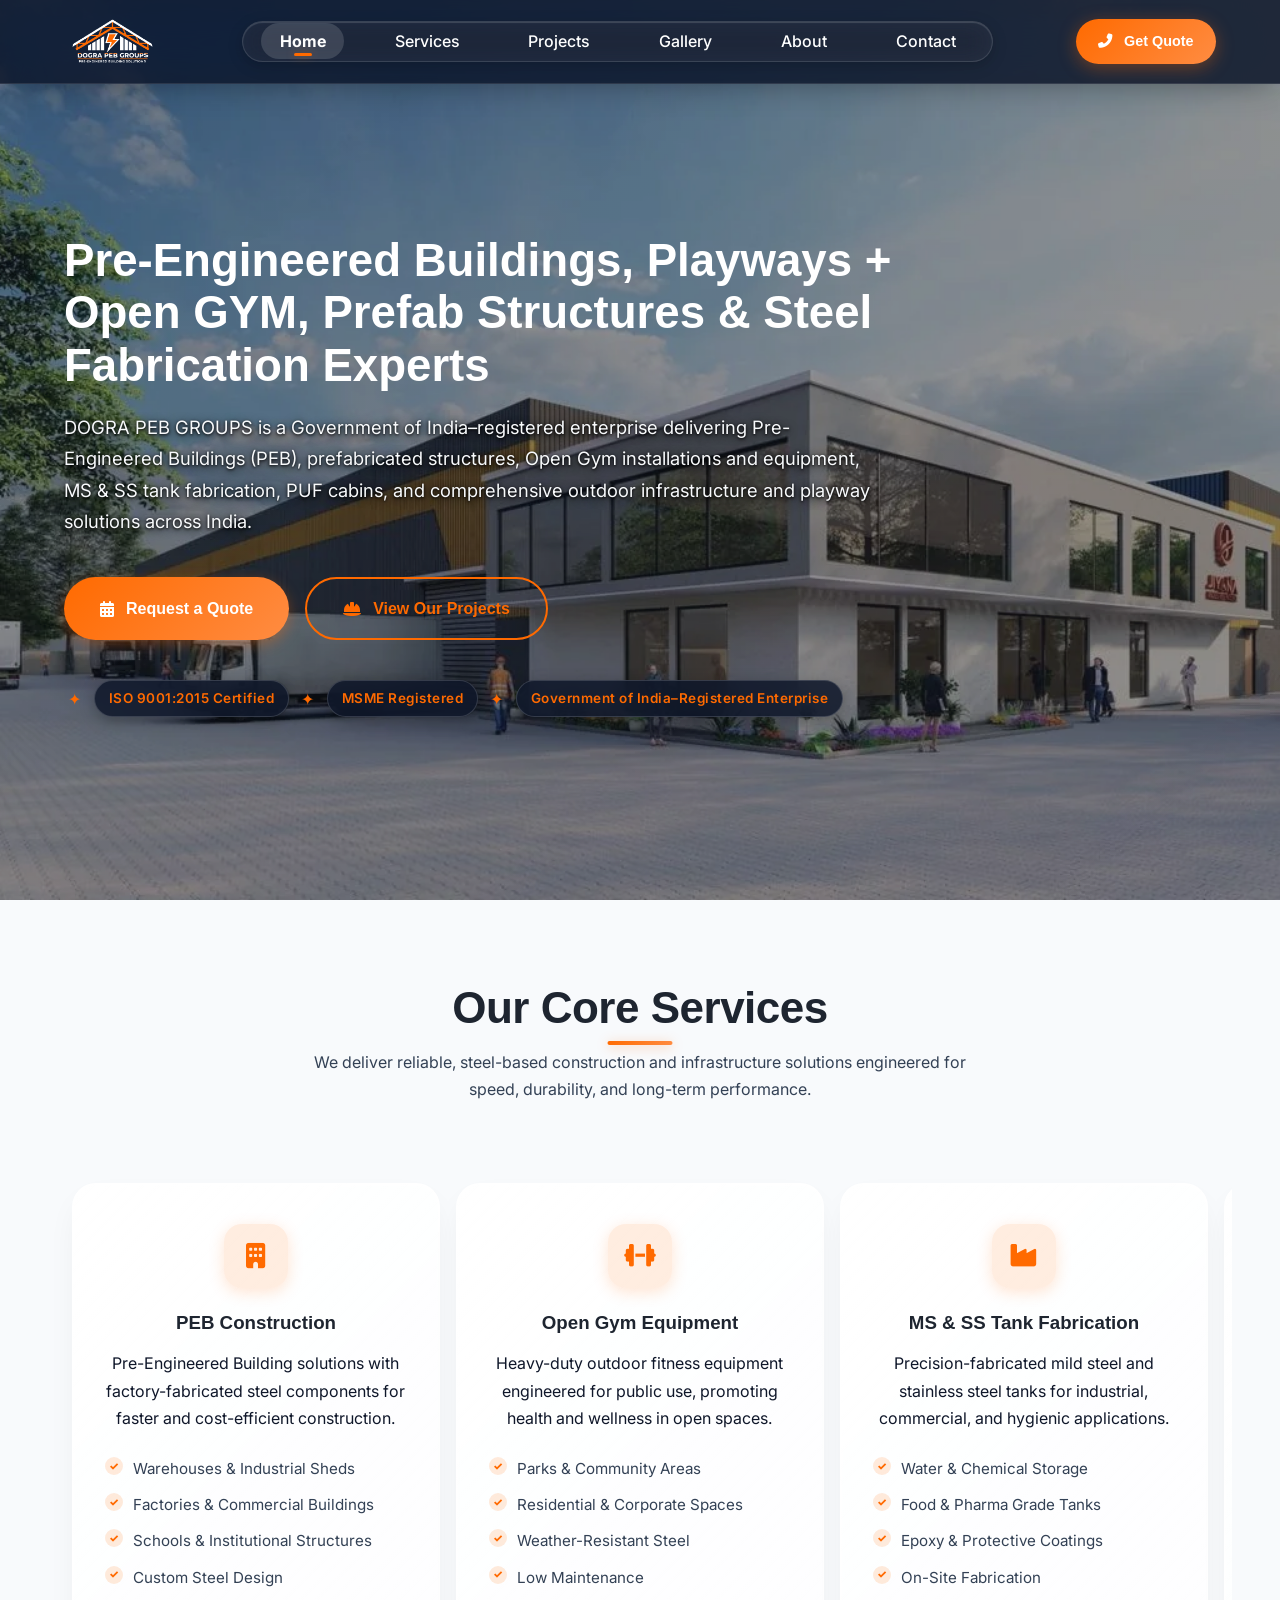
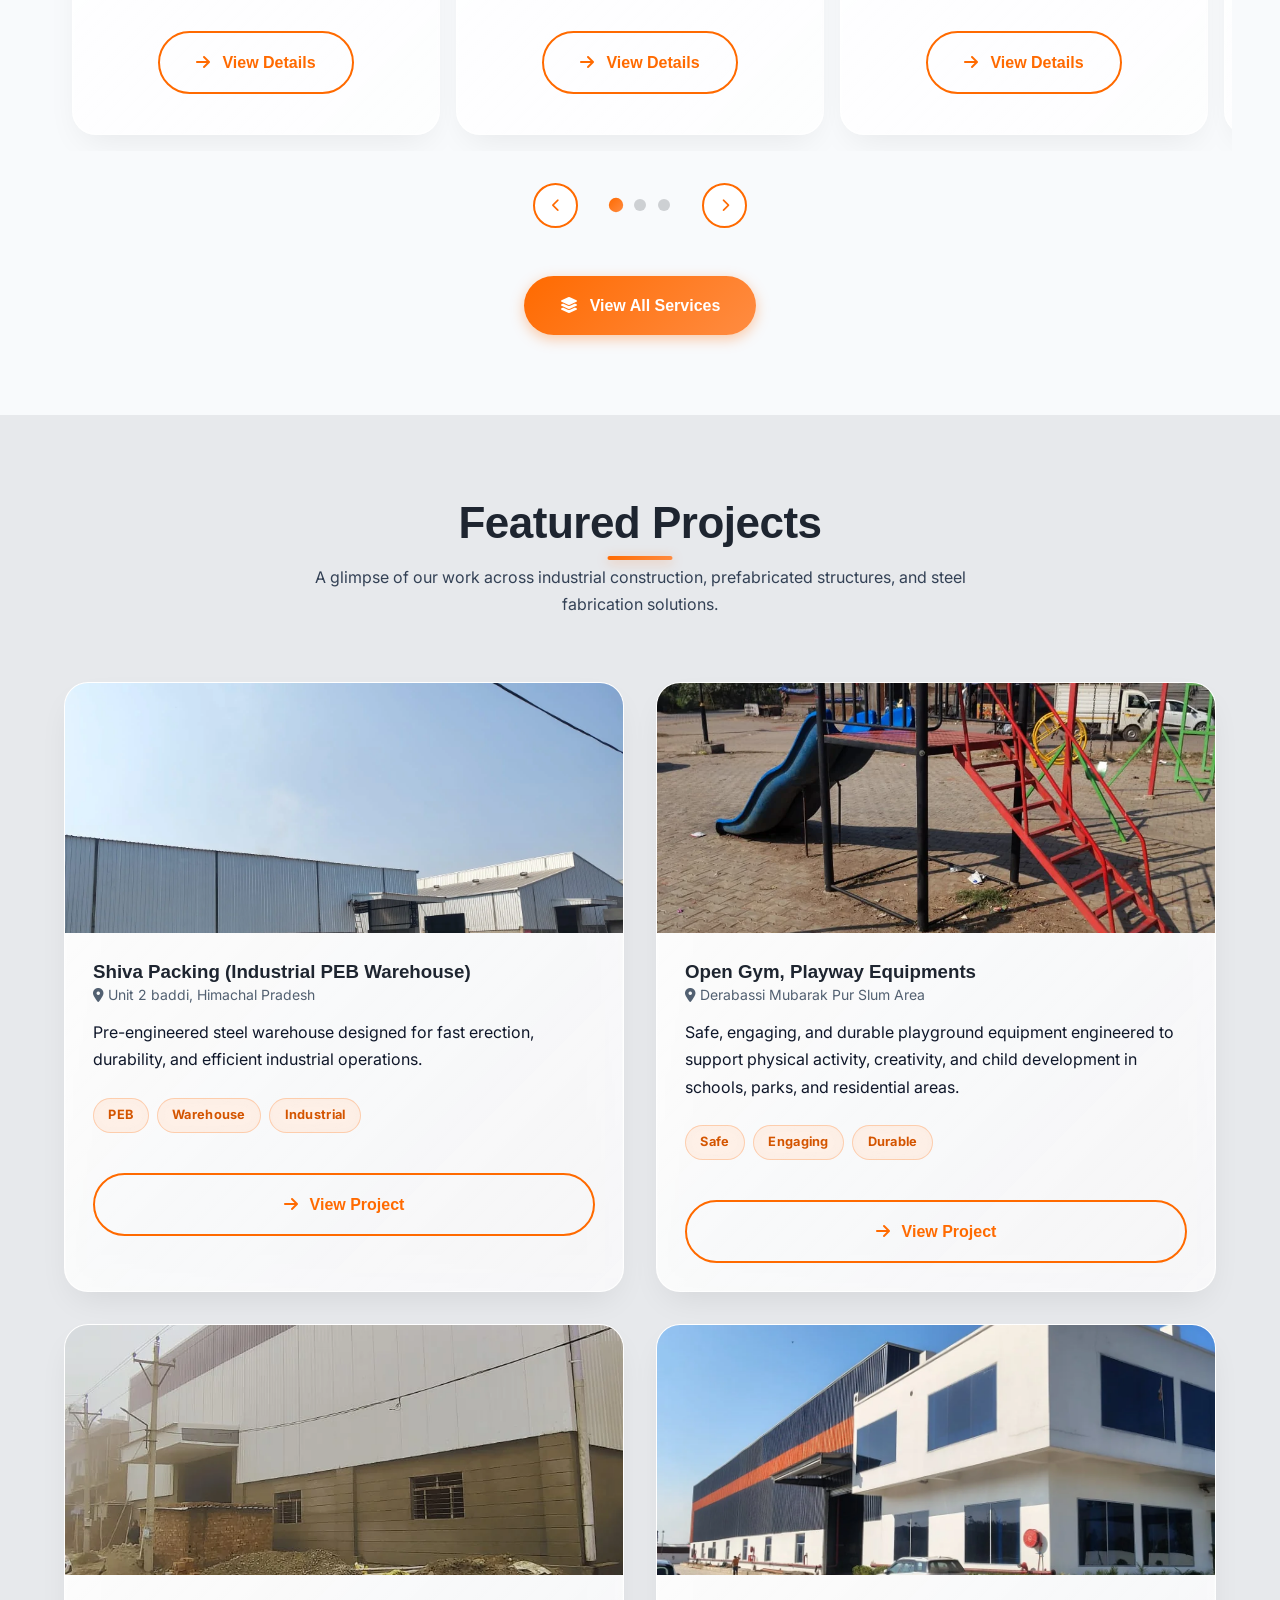
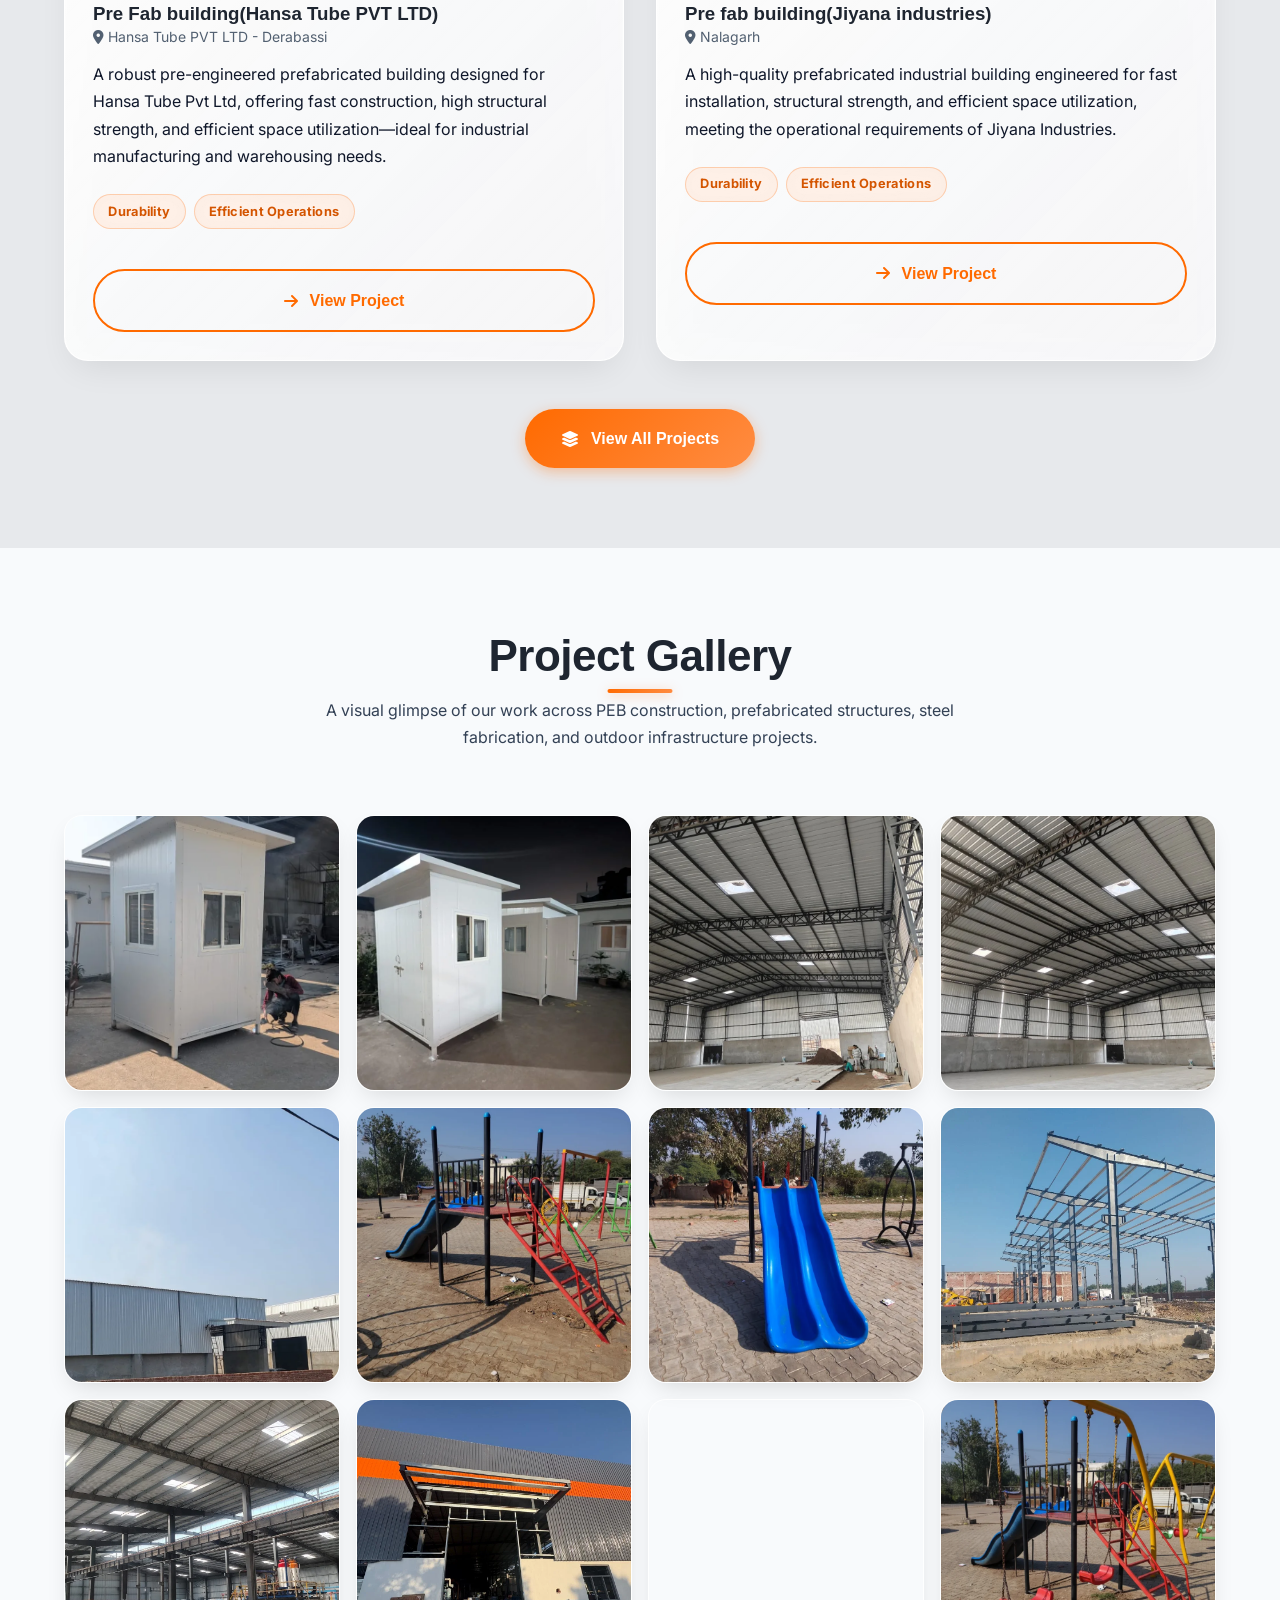
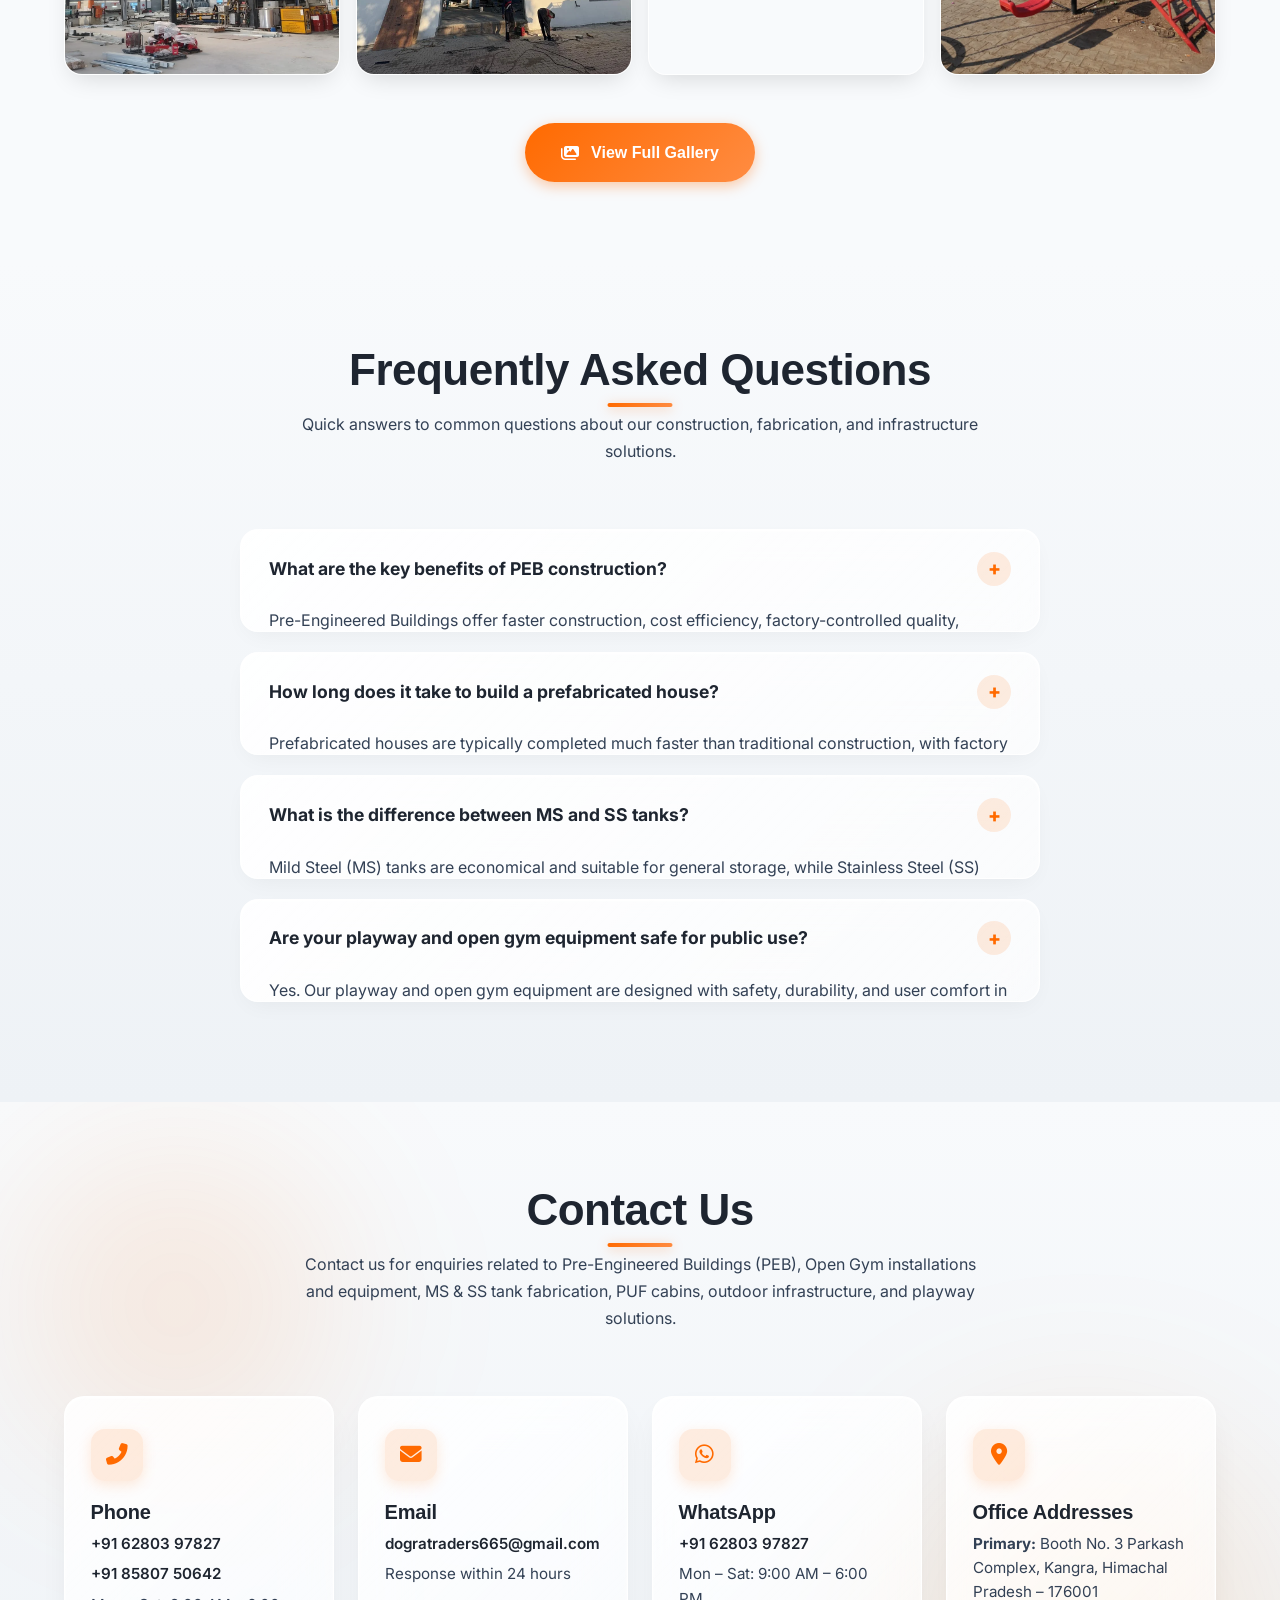
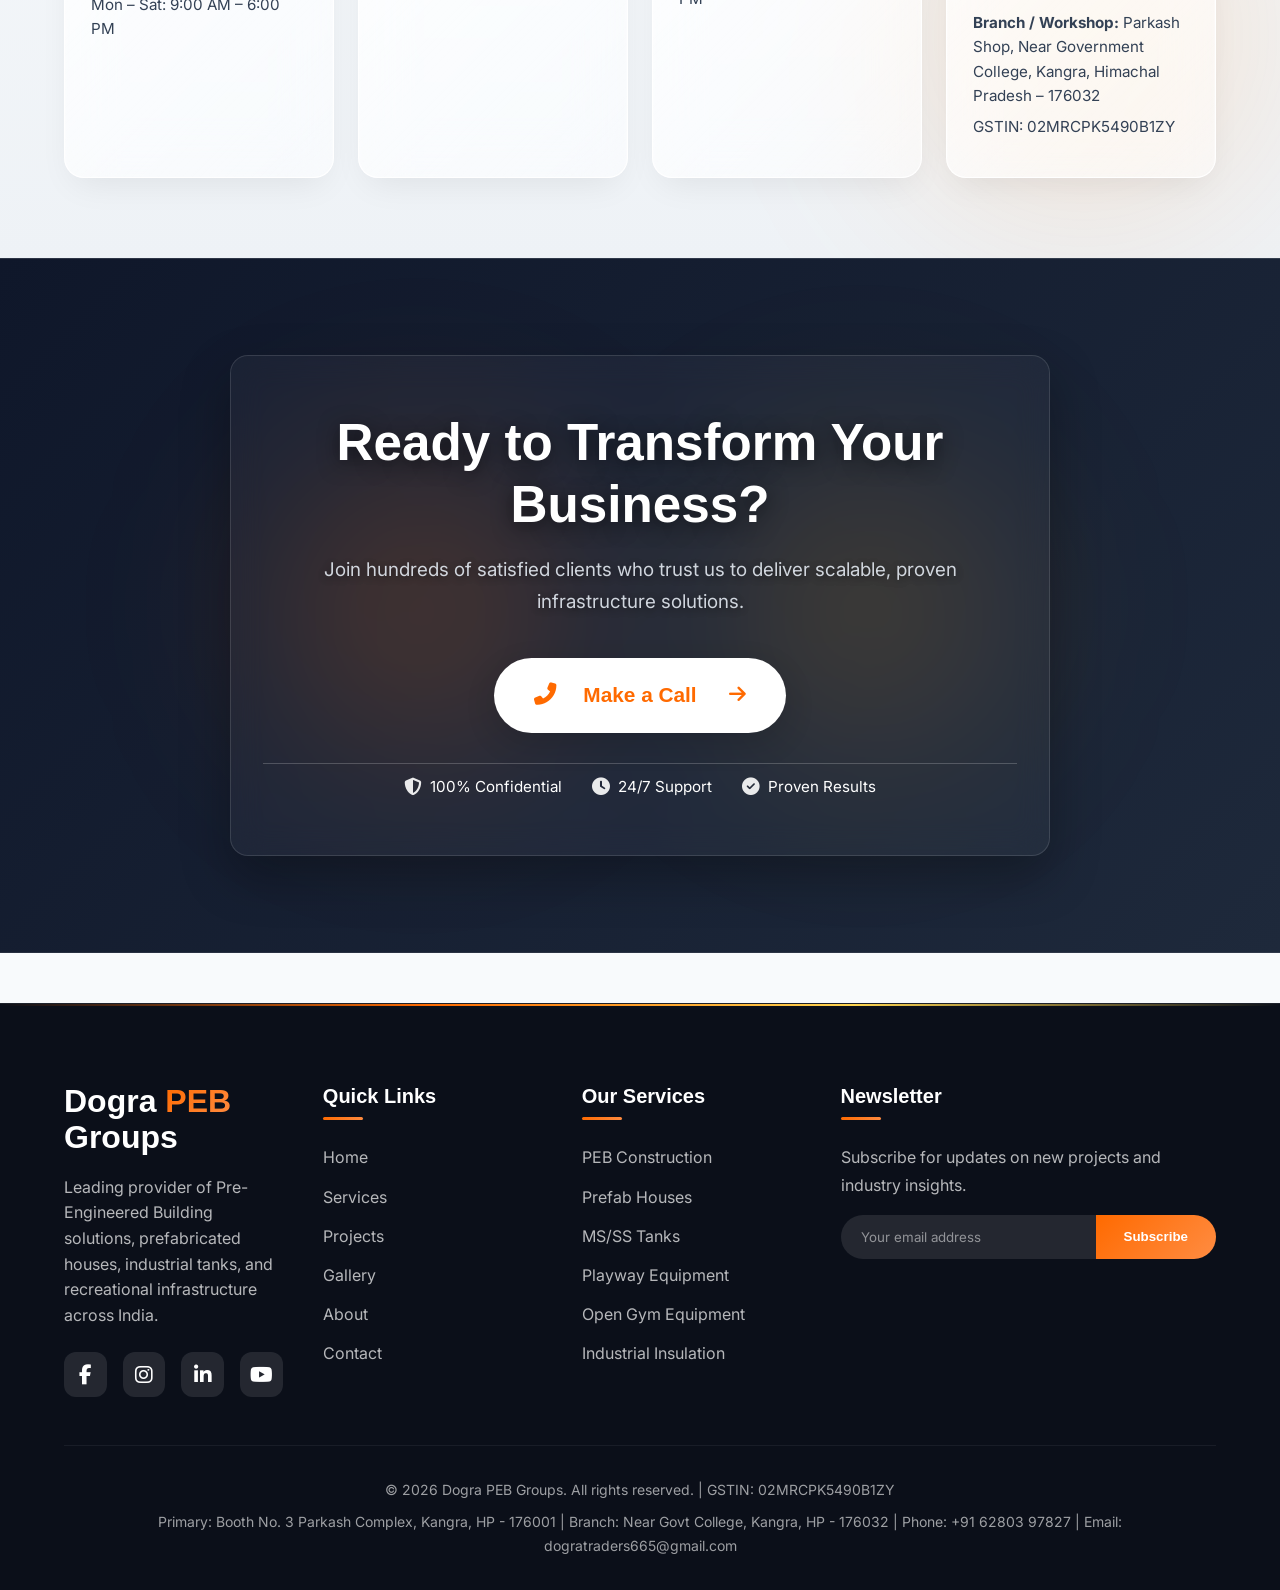
==== index.html @ 24196208 "first deploy from Amn" ====
<!DOCTYPE html>
<html lang="en">

<head>
    <meta charset="UTF-8">
    <meta name="viewport" content="width=device-width, initial-scale=1.0">

    <!-- Primary SEO -->
    <title>Dogra PEB Groups | PEB Construction Company in India | Pre-Engineered Buildings</title>
    <meta name="description" content="Dogra PEB Groups is a Government of India–registered PEB construction company delivering pre-engineered buildings, prefab houses, MS & SS tanks, Open Gym and infrastructure solutions across India.">
    <meta name="keywords" content="PEB construction company, PEB buildings, pre engineered buildings, prefab houses, MS SS tank fabrication, open gym installation, industrial construction India">

    <!-- Canonical -->
    <link rel="canonical" href="https://www.dograpebgroups.in">

    <!-- Open Graph (Facebook / WhatsApp / LinkedIn) -->
    <meta property="og:title" content="Dogra PEB Groups | PEB Construction & Infrastructure Solutions">
    <meta property="og:description" content="Trusted PEB construction company delivering pre-engineered buildings, prefab homes, MS & SS tanks, Open Gym and outdoor infrastructure solutions across India.">
    <meta property="og:type" content="website">
    <meta property="og:image" content="https://images.unsplash.com/photo-1581094794329-c8112a89af12?ixlib=rb-4.0.3&auto=format&fit=crop&w=1200&q=80">
    <meta property="og:url" content="https://www.dograpebgroups.in">

    <!-- Twitter -->
    <meta name="twitter:card" content="summary_large_image">
    <meta name="twitter:title" content="Dogra PEB Groups | PEB Construction Company">
    <meta name="twitter:description" content="Pre-engineered buildings, prefab houses, MS & SS tanks & infrastructure solutions across India.">

    <!-- Branding -->
    <meta name="theme-color" content="#1a365d">

    <!-- Favicon -->
    <link rel="icon" href="assets/imgs/favicon.ico" type="image/x-icon">

    <!-- Fonts & Icons -->
    <link rel="preconnect" href="https://fonts.googleapis.com">
    <link rel="preconnect" href="https://fonts.gstatic.com" crossorigin>
    <link href="https://fonts.googleapis.com/css2?family=Inter:wght@300;400;500;600;700&family=Space+Grotesk:wght@400;500;600;700&display=swap" rel="stylesheet">

    <link rel="stylesheet" href="https://cdnjs.cloudflare.com/ajax/libs/font-awesome/6.4.0/css/all.min.css"
          integrity="sha512-iecdLmaskl7CVkqkXNQ/ZH/XLlvWZOJyj7Yy7tcenmpD1ypASozpmT/E0iPtmFIB46ZmdtAc9eNBvH0H/ZpiBw=="
          crossorigin="anonymous" referrerpolicy="no-referrer">

    <!-- Main CSS -->
    <link rel="stylesheet" href="assets/css/style.css">

    <!-- Structured Data (JSON-LD) for LocalBusiness / GeneralContractor -->
    <script type="application/ld+json">
    {
      "@context": "https://schema.org",
      "@type": "GeneralContractor",
      "name": "Dogra PEB Groups",
      "image": "https://www.dograpebgroups.in/assets/imgs/banners/banner1.webp",
      "logo": "https://www.dograpebgroups.in/assets/imgs/logo.svg",
      "url": "https://www.dograpebgroups.in/",
      "telephone": "+916280397827",
      "email": "dogratraders665@gmail.com",
      "taxID": "02MRCPK5490B1ZY",
      "priceRange": "$$",
      "description": "Government of India registered PEB construction company delivering pre-engineered buildings, prefab houses, MS & SS tanks, Open Gym and infrastructure solutions across India.",
      "address": [
        {
          "@type": "PostalAddress",
          "streetAddress": "Booth No. 3 Parkash Complex",
          "addressLocality": "Kangra",
          "addressRegion": "Himachal Pradesh",
          "postalCode": "176001",
          "addressCountry": "IN"
        },
        {
          "@type": "PostalAddress",
          "streetAddress": "Parkash Shop, Near Government College",
          "addressLocality": "Kangra",
          "addressRegion": "Himachal Pradesh",
          "postalCode": "176032",
          "addressCountry": "IN"
        }
      ],
      "openingHoursSpecification": {
        "@type": "OpeningHoursSpecification",
        "dayOfWeek": ["Monday", "Tuesday", "Wednesday", "Thursday", "Friday", "Saturday"],
        "opens": "09:00",
        "closes": "18:00"
      }
    }
    </script>
</head>

<body>
    <!-- Header -->
    <header id="header">
        <div class="container header-container">
            <div class="logo">
                <a href="index.html">
                    <img decoding="async" width="600" height="334" alt="Dogra PEB Groups Logo" srcset="assets/imgs/logo.webp" src="assets/imgs/logo.png" class="logo-icon">
                </a>
                <div class="logo-text">Dogra <span>PEB</span> Groups</div>
            </div>

            <nav class="nav-desktop">
                <ul class="nav-list">
                    <li><a href="index.html" class="nav-link active">Home</a></li>
                    <li><a href="services/index.html" class="nav-link">Services</a></li>
                    <li><a href="projects/index.html" class="nav-link">Projects</a></li>
                    <li><a href="gallery/index.html" class="nav-link">Gallery</a></li>
                    <li><a href="about-us/index.html" class="nav-link">About</a></li>
                    <li><a href="contact-us/index.html" class="nav-link">Contact</a></li>
                </ul>
            </nav>

            <a href="contact-us/index.html" class="btn btn-primary header-cta">
                <i class="fas fa-phone-alt"></i> Get Quote
            </a>

            <button class="mobile-toggle" id="mobileToggle">
                <span></span>
                <span></span>
                <span></span>
            </button>
        </div>

        <nav class="nav-mobile" id="navMobile">
            <ul class="nav-list">
                <li><a href="index.html" class="nav-link active">Home</a></li>
                <li><a href="services/index.html" class="nav-link">Services</a></li>
                <li><a href="projects/index.html" class="nav-link">Projects</a></li>
                <li><a href="gallery/index.html" class="nav-link">Gallery</a></li>
                <li><a href="about-us/index.html" class="nav-link">About</a></li>
                <li><a href="contact-us/index.html" class="nav-link">Contact</a></li>
                <li><a href="contact-us/index.html" class="btn btn-primary" style="margin-top: 1rem;">
                        <i class="fas fa-phone-alt"></i> Get Quote
                    </a></li>
            </ul>
        </nav>

        <div class="nav-overlay" id="navOverlay"></div>
    </header>

    <!-- Hero Section -->
    <section id="home" class="hero">
        <div class="hero-bg" id="full-banners">
            <img fetchpriority="high" decoding="async" width="1280" height="720" alt="Dogra PEB Groups - Pre-Engineered Building Structure" srcset="assets/imgs/banners/banner1.webp" src="assets/imgs/banners/banner1.jpeg" class="full-banner banner active">
            <img loading="lazy" decoding="async" width="1024" height="703" alt="Dogra PEB Groups - Pre-Engineered Building Structure" srcset="assets/imgs/banners/banner2.webp" src="assets/imgs/banners/banner2.png" class="full-banner banner">
            <img loading="lazy" decoding="async" width="1024" height="604" alt="Dogra PEB Groups - Pre-Engineered Building Structure" srcset="assets/imgs/banners/banner3.webp" src="assets/imgs/banners/banner3.png" class="full-banner banner">
            <img loading="lazy" decoding="async" width="1024" height="562" alt="Dogra PEB Groups - Pre-Engineered Building Structure" srcset="assets/imgs/banners/banner4.webp" src="assets/imgs/banners/banner4.png" class="full-banner banner">
            <img loading="lazy" decoding="async" width="1024" height="694" alt="Dogra PEB Groups - Pre-Engineered Building Structure" srcset="assets/imgs/banners/banner5.webp" src="assets/imgs/banners/banner5.png" class="full-banner banner">
        </div>
        <div class="hero-bg" id="mb-banners">
            <img fetchpriority="high" decoding="async" width="540" height="720" alt="Dogra PEB Groups - Pre-Engineered Building Structure" srcset="assets/imgs/banners/banner1-mb.webp" src="assets/imgs/banners/banner1-mb.jpeg" class="mb-banner banner active">
            <img loading="lazy" decoding="async" width="543" height="703" alt="Dogra PEB Groups - Pre-Engineered Building Structure" srcset="assets/imgs/banners/banner2-mb.webp" src="assets/imgs/banners/banner2-mb.png" class="mb-banner banner">
            <img loading="lazy" decoding="async" width="520" height="614" alt="Dogra PEB Groups - Pre-Engineered Building Structure" srcset="assets/imgs/banners/banner3-mb.webp" src="assets/imgs/banners/banner3-mb.png" class="mb-banner banner">
            <img loading="lazy" decoding="async" width="469" height="562" alt="Dogra PEB Groups - Pre-Engineered Building Structure" srcset="assets/imgs/banners/banner4-mb.webp" src="assets/imgs/banners/banner4-mb.png" class="mb-banner banner">
            <img loading="lazy" decoding="async" width="478" height="674" alt="Dogra PEB Groups - Pre-Engineered Building Structure" srcset="assets/imgs/banners/banner5-mb.webp" src="assets/imgs/banners/banner5-mb.png" class="mb-banner banner">
        </div>
        <div class="container">
            <div class="hero-content">
                <h1>Pre-Engineered Buildings, Playways + Open GYM, Prefab Structures & Steel Fabrication Experts</h1>
                <p>
                    DOGRA PEB GROUPS is a Government of India–registered enterprise delivering
                    Pre-Engineered Buildings (PEB), prefabricated structures, Open Gym installations
                    and equipment, MS & SS tank fabrication, PUF cabins, and comprehensive outdoor
                    infrastructure and playway solutions across India.
                </p>
                <div class="hero-btns">
                    <a href="contact-us/index.html" class="btn btn-primary">
                        <i class="fas fa-calendar-alt"></i> Request a Quote
                    </a>
                    <a href="projects/index.html" class="btn btn-outline">
                        <i class="fas fa-hard-hat"></i> View Our Projects
                    </a>
                </div>

                <div class="hero-trust">
                    <span class="separator">✦</span>
                    <span class="innertext">
                        <span class="separator-mb">✦</span> ISO 9001:2015 Certified
                    </span>

                    <span class="separator">✦</span>
                    <span class="innertext">
                        <span class="separator-mb">✦</span> MSME Registered
                    </span>

                    <span class="separator">✦</span>
                    <span class="innertext">
                        <span class="separator-mb">✦</span>
                        Government of India–Registered Enterprise
                    </span>
                </div>
            </div>
        </div>
    </section>

    <!-- Services Section -->
    <section id="services" class="section">
        <div class="container">
            <div class="section-header">
                <h2>Our Core Services</h2>
                <p>
                    We deliver reliable, steel-based construction and infrastructure solutions
                    engineered for speed, durability, and long-term performance.
                </p>
            </div>

            <div class="services-slider">
                <div class="services-track" id="servicesTrack">

                    <!-- Service Card 1 -->
                    <div class="service-card fade-in" data-index="0">
                        <div class="service-icon">
                            <i class="fas fa-building"></i>
                        </div>
                        <h3>PEB Construction</h3>
                        <p>
                            Pre-Engineered Building solutions with factory-fabricated steel components
                            for faster and cost-efficient construction.
                        </p>
                        <ul class="service-features">
                            <li>Warehouses & Industrial Sheds</li>
                            <li>Factories & Commercial Buildings</li>
                            <li>Schools & Institutional Structures</li>
                            <li>Custom Steel Design</li>
                        </ul>
                        <a href="#" class="btn btn-outline view-service-summary" style="margin-top: 1rem;">
                            <i class="fas fa-arrow-right"></i> View Details
                        </a>
                    </div>

                    <!-- Service Card 2 -->
                    <div class="service-card fade-in" data-index="1">
                        <div class="service-icon">
                            <i class="fas fa-dumbbell"></i>
                        </div>
                        <h3>Open Gym Equipment</h3>
                        <p>
                            Heavy-duty outdoor fitness equipment engineered for public use,
                            promoting health and wellness in open spaces.
                        </p>
                        <ul class="service-features">
                            <li>Parks & Community Areas</li>
                            <li>Residential & Corporate Spaces</li>
                            <li>Weather-Resistant Steel</li>
                            <li>Low Maintenance</li>
                        </ul>
                        <a href="#" class="btn btn-outline view-service-summary" style="margin-top: 1rem;">
                            <i class="fas fa-arrow-right"></i> View Details
                        </a>
                    </div>

                    <!-- Service Card 3 -->
                    <div class="service-card fade-in" data-index="2">
                        <div class="service-icon">
                            <i class="fas fa-industry"></i>
                        </div>
                        <h3>MS & SS Tank Fabrication</h3>
                        <p>
                            Precision-fabricated mild steel and stainless steel tanks for industrial,
                            commercial, and hygienic applications.
                        </p>
                        <ul class="service-features">
                            <li>Water & Chemical Storage</li>
                            <li>Food & Pharma Grade Tanks</li>
                            <li>Epoxy & Protective Coatings</li>
                            <li>On-Site Fabrication</li>
                        </ul>
                        <a href="#" class="btn btn-outline view-service-summary" style="margin-top: 1rem;">
                            <i class="fas fa-arrow-right"></i> View Details
                        </a>
                    </div>

                    <!-- Service Card 4 -->
                    <div class="service-card fade-in" data-index="3">
                        <div class="service-icon">
                            <i class="fas fa-child"></i>
                        </div>
                        <h3>Playway Equipment</h3>
                        <p>
                            Safe and durable playground equipment designed to support
                            physical, cognitive, and social development.
                        </p>
                        <ul class="service-features">
                            <li>Preschools & Daycare Centers</li>
                            <li>Public Parks</li>
                            <li>Residential Societies</li>
                            <li>Child-Safe Designs</li>
                        </ul>
                        <a href="#" class="btn btn-outline view-service-summary" style="margin-top: 1rem;">
                            <i class="fas fa-arrow-right"></i> View Details
                        </a>
                    </div>

                    <!-- Service Card 5 -->
                    <div class="service-card fade-in" data-index="4">
                        <div class="service-icon">
                            <i class="fas fa-home"></i>
                        </div>
                        <h3>Prefabricated Houses</h3>
                        <p>
                            Modern modular homes manufactured off-site and assembled quickly
                            with high-quality steel and insulated panels.
                        </p>
                        <ul class="service-features">
                            <li>Residential & Farmhouses</li>
                            <li>Resorts & Holiday Cottages</li>
                            <li>Staff Quarters</li>
                            <li>Custom Layouts</li>
                        </ul>
                        <a href="#" class="btn btn-outline view-service-summary" style="margin-top: 1rem;">
                            <i class="fas fa-arrow-right"></i> View Details
                        </a>
                    </div>

                </div>
            </div>

            <div class="slider-controls">
                <button class="slider-btn" id="prevService">
                    <i class="fas fa-chevron-left"></i>
                </button>
                <div class="slider-dots" id="serviceDots">
                    <div class="slider-dot active" data-index="0"></div>
                    <div class="slider-dot" data-index="1"></div>
                    <div class="slider-dot" data-index="2"></div>
                </div>
                <button class="slider-btn" id="nextService">
                    <i class="fas fa-chevron-right"></i>
                </button>
            </div>

            <div style="text-align: center; margin-top: 3rem;">
                <a href="services/index.html" class="btn btn-primary">
                    <i class="fas fa-layer-group"></i> View All Services
                </a>
            </div>
        </div>
    </section>

    <!-- Projects Section -->
    <section id="projects" class="section" style="background: #262c3514;">
        <div class="container">
            <div class="section-header">
                <h2>Featured Projects</h2>
                <p>
                    A glimpse of our work across industrial construction, prefabricated structures,
                    and steel fabrication solutions.
                </p>
            </div>

            <div class="projects-grid home-projects" id="projectsGrid">

                <!-- Project 1 -->
                <div class="project-card fade-in" data-id="1">
                    <div class="project-image">
                        <img decoding="async" width="1480" height="837" srcset="assets/imgs/projects/shiva-baddi/shiva-main.webp" src="assets/imgs/projects/shiva-baddi/shiva-main.jpeg" alt="Industrial PEB Warehouse" loading="lazy">
                        <div class="project-overlay">
                            <div class="gallery-caption">
                                <p style="font-weight: 500;">Industrial PEB Warehouse</p>
                            </div>
                        </div>
                    </div>
                    <div class="project-content">
                        <h3>Shiva Packing (Industrial PEB Warehouse)</h3>
                        <p style="color: var(--color-text-light); font-size: 0.875rem;">
                            <i class="fas fa-map-marker-alt"></i> Unit 2 baddi, Himachal Pradesh
                        </p>
                        <p style="margin: 0.75rem 0;">
                            Pre-engineered steel warehouse designed for fast erection,
                            durability, and efficient industrial operations.
                        </p>
                        <div class="project-tags">
                            <span class="project-tag">PEB</span>
                            <span class="project-tag">Warehouse</span>
                            <span class="project-tag">Industrial</span>
                        </div>

                        <div style="display: none;">
                            <input type="hidden" name="c-name" value="Vijay gupta, Suresh Saini" class="c-name">
                            <input type="hidden" name="c-role" value="Authorized Representative" class="c-role">
                            <input type="hidden" name="c-testimonial"
                                value="Outstanding execution with excellent structural quality and timely delivery. The warehouse is efficient, durable, and built to industrial standards."
                                class="c-testimonial">
                            <div class="img-paths">
                                <input type="hidden" value="assets/imgs/projects/shiva-baddi/shiva-main.jpeg" class="project-img">
                                <input type="hidden" value="assets/imgs/projects/shiva-baddi/shiva-img1.jpeg" class="project-img">
                                <input type="hidden" value="assets/imgs/projects/shiva-baddi/shiva-img2.jpeg" class="project-img">
                                <input type="hidden" value="assets/imgs/projects/shiva-baddi/shiva-img3.jpeg" class="project-img">
                                <input type="hidden" value="assets/imgs/projects/shiva-baddi/shiva-img5.jpeg" class="project-img">
                                <input type="hidden" value="assets/imgs/projects/shiva-baddi/shiva-img11.jpeg" class="project-img">
                            </div>
                        </div>

                        <a href="#" class="btn btn-outline view-project-summary" style="margin-top: 1rem;">
                            <i class="fas fa-arrow-right"></i> View Project
                        </a>
                    </div>
                </div>

                <!-- Project 2 -->
                <div class="project-card fade-in" data-id="2">
                    <div class="project-image">
                        <img decoding="async" width="900" height="1200" srcset="assets/imgs/projects/derabassi/open-gym-main.webp" src="assets/imgs/projects/derabassi/open-gym-main.jpeg" alt="Open Gym, Playway Equipments"
                            loading="lazy">
                        <div class="project-overlay">
                            <div class="gallery-caption">
                                <p style="font-weight: 500;">Open Gym, Playway Equipments</p>
                            </div>
                        </div>
                    </div>
                    <div class="project-content">
                        <h3>Open Gym, Playway Equipments</h3>
                        <p style="color: var(--color-text-light); font-size: 0.875rem;">
                            <i class="fas fa-map-marker-alt"></i> Derabassi Mubarak Pur Slum Area
                        </p>
                        <p style="margin: 0.75rem 0;">
                            Safe, engaging, and durable playground equipment engineered to support physical activity, creativity,
                            and child development in schools, parks, and residential areas.
                        </p>
                        <div class="project-tags">
                            <span class="project-tag">Safe</span>
                            <span class="project-tag">Engaging</span>
                            <span class="project-tag">Durable</span>
                        </div>

                        <div style="display: none;">
                            <!-- as this is public work please manage the client-name accordingly -->
                            <input type="hidden" name="c-name" value="*Public" class="c-name">
                            <input type="hidden" name="c-role" value="Public Associations" class="c-role">
                            <input type="hidden" name="c-testimonial"
                                value="The open gym equipment is robust, safe, and perfectly suited for public use. Installation was smooth, and the equipment has proven durable under continuous daily usage with minimal maintenance."
                                class="c-testimonial">
                            <div class="img-paths">
                                <input type="hidden" value="assets/imgs/projects/derabassi/open-gym-main.jpeg" class="project-img">
                                <input type="hidden" value="assets/imgs/projects/derabassi/open-gym-img1.jpeg" class="project-img">
                                <input type="hidden" value="assets/imgs/projects/derabassi/open-gym-img2.jpeg" class="project-img">
                            </div>
                        </div>

                        <a href="#" class="btn btn-outline view-project-summary" style="margin-top: 1rem;">
                            <i class="fas fa-arrow-right"></i> View Project
                        </a>
                    </div>
                </div>

                <!-- Project 3 -->
                <div class="project-card fade-in" data-id="3">
                    <div class="project-image">
                        <img decoding="async" width="780" height="1040" srcset="assets/imgs/projects/hansa-2/hansa-main.webp" src="assets/imgs/projects/hansa-2/hansa-main.jpeg" alt="Pre Fab building" loading="lazy">
                        <div class="project-overlay">
                            <div class="gallery-caption">
                                <p style="font-weight: 500;">Pre Fab building</p>
                            </div>
                        </div>
                    </div>
                    <div class="project-content">
                        <h3>Pre Fab building(Hansa Tube PVT LTD)</h3>
                        <p style="color: var(--color-text-light); font-size: 0.875rem;">
                            <i class="fas fa-map-marker-alt"></i> Hansa Tube PVT LTD - Derabassi
                        </p>
                        <p style="margin: 0.75rem 0;">A robust pre-engineered prefabricated building designed for Hansa Tube Pvt Ltd, offering fast construction, high structural strength, and efficient space utilization—ideal for industrial manufacturing and warehousing needs.</p>
                        <div class="project-tags">
                            <span class="project-tag">Durability</span>
                            <span class="project-tag">Efficient Operations</span>
                        </div>

                        <div style="display: none;">
                            <input type="hidden" name="c-name" value="Ajeet Gupta" class="c-name">
                            <input type="hidden" name="c-role" value="Industrial Manager" class="c-role">
                            <input type="hidden" name="c-testimonial"
                                value="The prefabricated building was delivered with excellent quality and precision. The structure was installed quickly, meets our operational needs perfectly, and reflects strong workmanship and planning."
                                class="c-testimonial">
                            <div class="img-paths">
                                <input type="hidden" value="assets/imgs/projects/hansa-2/hansa-main.jpeg" class="project-img">
                                <input type="hidden" value="assets/imgs/projects/hansa-2/hansa-1.jpeg" class="project-img">
                                <input type="hidden" value="assets/imgs/projects/hansa-2/hansa-2.jpeg" class="project-img">
                                <input type="hidden" value="assets/imgs/projects/hansa-2/hansa-3.jpeg" class="project-img">
                                <input type="hidden" value="assets/imgs/projects/hansa-2/hansa-4.jpeg" class="project-img">
                                <input type="hidden" value="assets/imgs/projects/hansa-2/hansa-5.jpeg" class="project-img">
                                <input type="hidden" value="assets/imgs/projects/hansa-2/hansa-6.jpeg" class="project-img">
                            </div>
                        </div>

                        <a href="#" class="btn btn-outline view-project-summary" style="margin-top: 1rem;">
                            <i class="fas fa-arrow-right"></i> View Project
                        </a>
                    </div>
                </div>

                <!-- Project 3 -->
                <div class="project-card fade-in" data-id="4">
                    <div class="project-image">
                        <img decoding="async" width="1200" height="788" srcset="assets/imgs/projects/Jiyana/Jiyana-main.webp" src="assets/imgs/projects/Jiyana/Jiyana-main.jpeg" alt="Pre fab building" loading="lazy">
                        <div class="project-overlay">
                            <div class="gallery-caption">
                                <p style="font-weight: 500;">Pre fab building</p>
                            </div>
                        </div>
                    </div>
                    <div class="project-content">
                        <h3>Pre fab building(Jiyana industries)</h3>
                        <p style="color: var(--color-text-light); font-size: 0.875rem;">
                            <i class="fas fa-map-marker-alt"></i> Nalagarh
                        </p>
                        <p style="margin: 0.75rem 0;">A high-quality prefabricated industrial building engineered for fast installation, structural strength, and efficient space utilization, meeting the operational requirements of Jiyana Industries.</p>
                        <div class="project-tags">
                            <span class="project-tag">Durability</span>
                            <span class="project-tag">Efficient Operations</span>
                        </div>

                        <div style="display: none;">
                            <input type="hidden" name="c-name" value="Sohan Tyagi, Pardeep Tyagi" class="c-name">
                            <input type="hidden" name="c-role" value="Industrial Heads" class="c-role">
                            <input type="hidden" name="c-testimonial"
                                value="The prefabricated building was delivered with excellent quality and precision. The structure was installed quickly, meets our operational needs perfectly, and reflects strong workmanship and planning."
                                class="c-testimonial">
                            <div class="img-paths">
                                <input type="hidden" value="assets/imgs/projects/Jiyana/Jiyana-main.jpeg" class="project-img">
                                <input type="hidden" value="assets/imgs/projects/Jiyana/Jiyana-img1.jpeg" class="project-img">
                                <input type="hidden" value="assets/imgs/projects/Jiyana/Jiyana-img2.jpeg" class="project-img">
                                <input type="hidden" value="assets/imgs/projects/Jiyana/Jiyana-img3.jpeg" class="project-img">
                                <input type="hidden" value="assets/imgs/projects/Jiyana/Jiyana-img4.jpeg" class="project-img">
                                <input type="hidden" value="assets/imgs/projects/Jiyana/Jiyana-img5.jpeg" class="project-img">
                                <input type="hidden" value="assets/imgs/projects/Jiyana/Jiyana-img6.jpeg" class="project-img">
                                <input type="hidden" value="assets/imgs/projects/Jiyana/Jiyana-img7.jpeg" class="project-img">
                                <input type="hidden" value="assets/imgs/projects/Jiyana/Jiyana-img8.jpeg" class="project-img">
                                <input type="hidden" value="assets/imgs/projects/Jiyana/Jiyana-img9.jpeg" class="project-img">
                                <input type="hidden" value="assets/imgs/projects/Jiyana/Jiyana-img10.jpeg" class="project-img">
                            </div>
                        </div>

                        <a href="#" class="btn btn-outline view-project-summary" style="margin-top: 1rem;">
                            <i class="fas fa-arrow-right"></i> View Project
                        </a>
                    </div>
                </div>
            </div>

            <div style="text-align: center; margin-top: 3rem;">
                <a href="projects/index.html" class="btn btn-primary">
                    <i class="fas fa-layer-group"></i> View All Projects
                </a>
            </div>
        </div>
    </section>


    <!-- Gallery Section -->
    <section id="gallery" class="section">
        <div class="container">
            <div class="section-header">
                <h2>Project Gallery</h2>
                <p>
                    A visual glimpse of our work across PEB construction, prefabricated structures,
                    steel fabrication, and outdoor infrastructure projects.
                </p>
            </div>

            <div class="gallery-grid" id="galleryGrid">

                <!-- Gallery Item 1 -->
                <div class="gallery-item fade-in" data-index="0">
                    <img decoding="async" width="591" height="1050" alt="Dogra PEB Groups Industrial Project Work 1" srcset="assets/imgs/gallery/working-img1.webp" src="assets/imgs/gallery/working-img1.jpeg" loading="lazy">
                    <div class="gallery-overlay">
                        <div class="gallery-caption">
                            <p style="font-weight: 500;"></p>
                        </div>
                    </div>
                </div>

                <!-- Gallery Item 2 -->
                <div class="gallery-item fade-in" data-index="1">
                    <img decoding="async" width="1280" height="720" alt="Dogra PEB Groups Industrial Project Work 2" srcset="assets/imgs/gallery/working-img2.webp" src="assets/imgs/gallery/working-img2.jpeg" loading="lazy">
                    <div class="gallery-overlay">
                        <div class="gallery-caption">
                            <p style="font-weight: 500;"></p>
                        </div>
                    </div>
                </div>

                <!-- Gallery Item 3 -->
                <div class="gallery-item fade-in" data-index="2">
                    <img decoding="async" width="788" height="1050" alt="Dogra PEB Groups Industrial Project Work 5" srcset="assets/imgs/gallery/working-img5.webp" src="assets/imgs/gallery/working-img5.jpeg" loading="lazy">
                    <div class="gallery-overlay">
                        <div class="gallery-caption">
                            <p style="font-weight: 500;"></p>
                        </div>
                    </div>
                </div>

                <!-- Gallery Item 4 -->
                <div class="gallery-item fade-in" data-index="3">
                    <img decoding="async" width="788" height="1050" srcset="assets/imgs/gallery/working-img8.webp" src="assets/imgs/gallery/working-img8.jpeg"
                        alt="Children Playground Equipment" loading="lazy">
                    <div class="gallery-overlay">
                        <div class="gallery-caption">
                            <p style="font-weight: 500;"></p>
                        </div>
                    </div>
                </div>

                <!-- Gallery Item 5 -->
                <div class="gallery-item fade-in" data-index="4">
                    <img decoding="async" width="1400" height="792" srcset="assets/imgs/gallery/working-img30.webp" src="assets/imgs/gallery/working-img30.jpeg"
                        alt="Outdoor Open Gym Equipment" loading="lazy">
                    <div class="gallery-overlay">
                        <div class="gallery-caption">
                            <p style="font-weight: 500;"></p>
                        </div>
                    </div>
                </div>

                <!-- Gallery Item 6 -->
                <div class="gallery-item fade-in" data-index="5">
                    <img decoding="async" width="788" height="1050" alt="Dogra PEB Groups Industrial Project Work 26" srcset="assets/imgs/gallery/working-img26.webp" src="assets/imgs/gallery/working-img26.jpeg" loading="lazy">
                    <div class="gallery-overlay">
                        <div class="gallery-caption">
                            <p style="font-weight: 500;"></p>
                        </div>
                    </div>
                </div>

                <!-- Gallery Item 7 -->
                <div class="gallery-item fade-in" data-index="6">
                    <img decoding="async" width="788" height="1050" alt="Dogra PEB Groups Industrial Project Work 31" srcset="assets/imgs/gallery/working-img31.webp" src="assets/imgs/gallery/working-img31.jpeg" loading="lazy">
                    <div class="gallery-overlay">
                        <div class="gallery-caption">
                            <p style="font-weight: 500;"></p>
                        </div>
                    </div>
                </div>

                <!-- Gallery Item 8 -->
                <div class="gallery-item fade-in" data-index="7">
                    <img decoding="async" width="960" height="1037" alt="Dogra PEB Groups Industrial Project Work 23" srcset="assets/imgs/gallery/working-img23.webp" src="assets/imgs/gallery/working-img23.jpeg" loading="lazy">
                    <div class="gallery-overlay">
                        <div class="gallery-caption">
                            <p style="font-weight: 500;"></p>
                        </div>
                    </div>
                </div>

                <!-- Gallery Item 9 -->
                <div class="gallery-item fade-in" data-index="8">
                    <img decoding="async" width="1400" height="929" alt="Dogra PEB Groups Industrial Project Work 32" srcset="assets/imgs/gallery/working-img32.webp" src="assets/imgs/gallery/working-img32.jpeg" loading="lazy">
                    <div class="gallery-overlay">
                        <div class="gallery-caption">
                            <p style="font-weight: 500;"></p>
                        </div>
                    </div>
                </div>
                
                <!-- Gallery Item 10 -->
                <div class="gallery-item fade-in" data-index="9">
                    <img decoding="async" width="1280" height="960" alt="Dogra PEB Groups Industrial Project Work 20" srcset="assets/imgs/gallery/working-img20.webp" src="assets/imgs/gallery/working-img20.jpeg" loading="lazy">
                    <div class="gallery-overlay">
                        <div class="gallery-caption">
                            <p style="font-weight: 500;"></p>
                        </div>
                    </div>
                </div>

                <!-- Gallery Item 11 -->
                <div class="gallery-item fade-in" data-index="10">
                    <img decoding="async" width="1200" height="788" alt="Dogra PEB Groups Industrial Project Work 34" srcset="assets/imgs/gallery/working-img34.webp" src="assets/imgs/gallery/working-img34.jpeg" loading="lazy">
                    <div class="gallery-overlay">
                        <div class="gallery-caption">
                            <p style="font-weight: 500;"></p>
                        </div>
                    </div>
                </div>

                <!-- Gallery Item 12 -->
                <div class="gallery-item fade-in" data-index="11">
                    <img decoding="async" width="864" height="994" alt="Dogra PEB Groups Industrial Project Work 35" srcset="assets/imgs/gallery/working-img35.webp" src="assets/imgs/gallery/working-img35.png" loading="lazy">
                    <div class="gallery-overlay">
                        <div class="gallery-caption">
                            <p style="font-weight: 500;"></p>
                        </div>
                    </div>
                </div>

            </div>

            <!-- View Full Gallery Button -->
            <div style="text-align: center; margin-top: 3rem;">
                <a href="gallery/index.html" class="btn btn-primary">
                    <i class="fas fa-images"></i> View Full Gallery
                </a>
            </div>

        </div>
    </section>


    <!-- FAQ Section -->
    <section id="faq" class="section" style="background: #262c3514;">
        <div class="container">
            <div class="section-header">
                <h2>Frequently Asked Questions</h2>
                <p>
                    Quick answers to common questions about our construction,
                    fabrication, and infrastructure solutions.
                </p>
            </div>

            <div class="faq-container" id="faqContainer">

                <div class="faq-item">
                    <div class="faq-question">
                        <span>What are the key benefits of PEB construction?</span>
                        <span class="faq-icon">+</span>
                    </div>
                    <div class="faq-answer">
                        <p>
                            Pre-Engineered Buildings offer faster construction, cost efficiency,
                            factory-controlled quality, design flexibility, and reduced material waste
                            compared to conventional construction methods.
                        </p>
                    </div>
                </div>

                <div class="faq-item">
                    <div class="faq-question">
                        <span>How long does it take to build a prefabricated house?</span>
                        <span class="faq-icon">+</span>
                    </div>
                    <div class="faq-answer">
                        <p>
                            Prefabricated houses are typically completed much faster than traditional
                            construction, with factory manufacturing followed by quick on-site assembly,
                            depending on design and customization.
                        </p>
                    </div>
                </div>

                <div class="faq-item">
                    <div class="faq-question">
                        <span>What is the difference between MS and SS tanks?</span>
                        <span class="faq-icon">+</span>
                    </div>
                    <div class="faq-answer">
                        <p>
                            Mild Steel (MS) tanks are economical and suitable for general storage,
                            while Stainless Steel (SS) tanks provide superior corrosion resistance
                            and hygiene, making them ideal for food, pharmaceutical, and chemical use.
                        </p>
                    </div>
                </div>

                <div class="faq-item">
                    <div class="faq-question">
                        <span>Are your playway and open gym equipment safe for public use?</span>
                        <span class="faq-icon">+</span>
                    </div>
                    <div class="faq-answer">
                        <p>
                            Yes. Our playway and open gym equipment are designed with safety,
                            durability, and user comfort in mind, using child-safe materials,
                            rounded edges, and robust, weather-resistant steel structures.
                        </p>
                    </div>
                </div>

            </div>
        </div>
    </section>


    <!-- Contact Section -->
    <section id="contact" class="section">
        <div class="container">
            <div class="section-header">
                <h2>Contact Us</h2>
                <p>
                    Contact us for enquiries related to Pre-Engineered Buildings (PEB), Open Gym installations and equipment, MS & SS tank fabrication, PUF cabins, outdoor infrastructure, and playway solutions.
                </p>
            </div>

            <div class="contact-info hm-page">
                <div class="contact-item">
                    <div class="contact-icon">
                        <i class="fas fa-phone-alt"></i>
                    </div>
                    <div>
                        <h3>Phone</h3>
                        <p><a href="tel:+916280397827">+91 62803 97827</a></p>
                        <p><a href="tel:+918580750642">+91 85807 50642</a></p>
                        <p>Mon – Sat: 9:00 AM – 6:00 PM</p>
                    </div>
                </div>

                <div class="contact-item">
                    <div class="contact-icon">
                        <i class="fas fa-envelope"></i>
                    </div>
                    <div>
                        <h3>Email</h3>
                        <p><a href="mailto:dogratraders665@gmail.com">dogratraders665@gmail.com</a></p>
                        <p>Response within 24 hours</p>
                    </div>
                </div>

                <div class="contact-item">
                    <div class="contact-icon">
                        <i class="fab fa-whatsapp"></i>
                    </div>
                    <div>
                        <h3>WhatsApp</h3>
                        <p><a href="https://wa.me/916280397827" target="_blank" rel="noopener">+91 62803 97827</a></p>
                        <p>Mon – Sat: 9:00 AM – 6:00 PM</p>
                    </div>
                </div>

                <div class="contact-item">
                    <div class="contact-icon">
                        <i class="fas fa-map-marker-alt"></i>
                    </div>
                    <div>
                        <h3>Office Addresses</h3>
                        <p><strong>Primary:</strong> Booth No. 3 Parkash Complex, Kangra, Himachal Pradesh – 176001</p>
                        <p><strong>Branch / Workshop:</strong> Parkash Shop, Near Government College, Kangra, Himachal Pradesh – 176032</p>
                        <p>GSTIN: 02MRCPK5490B1ZY</p>
                    </div>
                </div>

            </div>
        </div>
    </section>

    <!-- CTA Footer -->
    <section id="cta" class="cta-section">
        <div class="container">
            <div class="cta-content">
                <h2 class="cta-heading">Ready to Transform Your Business?</h2>
                
                <!-- Added benefit-oriented subheading -->
                <p class="cta-subheading">Join hundreds of satisfied clients who trust us to deliver scalable, proven infrastructure solutions.</p>
                
                <!-- Enhanced CTA Button with hover effects -->
                <div class="cta-button-container">
                    <a href="tel:+916280397827" class="btn btn-get-started">
                        <span class="btn-icon">
                            <i class="fas fa-phone-alt"></i>
                        </span>
                        <span class="btn-text">
                            <span class="btn-main-text">Make a Call</span>
                        </span>
                        <span class="btn-arrow">
                            <i class="fas fa-arrow-right"></i>
                        </span>
                    </a>
                </div>
                
                <!-- Added trust indicators -->
                <div class="trust-indicators">
                    <div class="trust-item">
                        <i class="fas fa-shield-alt"></i>
                        <span>100% Confidential</span>
                    </div>
                    <div class="trust-item">
                        <i class="fas fa-clock"></i>
                        <span>24/7 Support</span>
                    </div>
                    <div class="trust-item">
                        <i class="fas fa-check-circle"></i>
                        <span>Proven Results</span>
                    </div>
                </div>
            </div>
        </div>
    </section>

    <!-- Footer -->
    <footer>
        <div class="container">
            <div class="footer-grid">
                <div class="footer-about">
                    <div class="footer-logo">Dogra <span>PEB</span> Groups</div>
                    <p>Leading provider of Pre-Engineered Building solutions, prefabricated houses, industrial tanks,
                        and recreational infrastructure across India.</p>
                    <div class="footer-social">
                        <a href="#" class="social-icon" aria-label="Facebook">
                            <i class="fab fa-facebook-f"></i>
                        </a>
                        <a href="#" class="social-icon" aria-label="Instagram">
                            <i class="fab fa-instagram"></i>
                        </a>
                        <a href="#" class="social-icon" aria-label="LinkedIn">
                            <i class="fab fa-linkedin-in"></i>
                        </a>
                        <a href="#" class="social-icon" aria-label="YouTube">
                            <i class="fab fa-youtube"></i>
                        </a>
                    </div>
                </div>

                <div>
                    <h3 class="footer-heading">Quick Links</h3>
                    <ul class="footer-links">
                        <li><a href="index.html">Home</a></li>
                        <li><a href="services/index.html">Services</a></li>
                        <li><a href="projects/index.html">Projects</a></li>
                        <li><a href="gallery/index.html">Gallery</a></li>
                        <li><a href="about-us/index.html">About</a></li>
                        <li><a href="contact-us/index.html">Contact</a></li>
                    </ul>
                </div>

                <div>
                    <h3 class="footer-heading">Our Services</h3>
                    <ul class="footer-links">
                        <li><a href="services/index.html">PEB Construction</a></li>
                        <li><a href="services/index.html">Prefab Houses</a></li>
                        <li><a href="services/index.html">MS/SS Tanks</a></li>
                        <li><a href="services/index.html">Playway Equipment</a></li>
                        <li><a href="services/index.html">Open Gym Equipment</a></li>
                        <li><a href="services/index.html">Industrial Insulation</a></li>
                    </ul>
                </div>

                <div>
                    <h3 class="footer-heading">Newsletter</h3>
                    <p style="color: rgba(255, 255, 255, 0.7); margin-bottom: 1rem;">Subscribe for updates on new
                        projects and industry insights.</p>
                    <form class="newsletter-form" id="newsletterForm">
                        <input type="email" class="newsletter-input" placeholder="Your email address" required>
                        <button type="submit" class="newsletter-btn">Subscribe</button>
                    </form>
                </div>
            </div>

            <div class="footer-bottom">
                <p>&copy; 2026 Dogra PEB Groups. All rights reserved. | GSTIN: 02MRCPK5490B1ZY</p>
                <p style="margin-top: 0.5rem;">Primary: Booth No. 3 Parkash Complex, Kangra, HP - 176001 | Branch: Near Govt College, Kangra, HP - 176032 | Phone: <a href="tel:+916280397827">+91 62803 97827</a> | Email: <a href="mailto:dogratraders665@gmail.com">dogratraders665@gmail.com</a></p>
            </div>
        </div>
    </footer>

    <!-- ============================================
    IMAGE LIGHTBOX MODAL 
    ============================================ -->
    <div class="lightbox-modal" id="imageLightbox">
        <div class="lightbox-header">
            <div class="lightbox-info">
                <span class="lightbox-title" id="lightboxTitle"></span>
                <span class="lightbox-counter" id="lightboxCounter"></span>
            </div>
            <div class="lightbox-controls">
                <button class="lightbox-btn" id="lightboxDownload" title="Download">
                    <i class="fas fa-download"></i>
                </button>
                <button class="lightbox-btn" id="lightboxZoom" title="Zoom">
                    <i class="fas fa-search-plus"></i>
                </button>
                <button class="lightbox-btn" id="lightboxFullscreen" title="Fullscreen">
                    <i class="fas fa-expand"></i>
                </button>
                <button class="lightbox-btn lightbox-close" id="lightboxClose" title="Close (Esc)">
                    <i class="fas fa-times"></i>
                </button>
            </div>
        </div>

        <div class="lightbox-content">
            <div class="image-container">
                <img id="lightboxImage" alt="Gallery Image">
                <div class="loading-spinner">
                    <div class="spinner"></div>
                </div>
                <div class="image-error" id="imageError">
                    <i class="fas fa-exclamation-triangle"></i>
                    <p>Failed to load image</p>
                </div>
            </div>
            
            <button class="nav-arrow prev-arrow" id="lightboxPrev" aria-label="Previous image">
                <i class="fas fa-chevron-left"></i>
            </button>
            <button class="nav-arrow next-arrow" id="lightboxNext" aria-label="Next image">
                <i class="fas fa-chevron-right"></i>
            </button>
        </div>

        <div class="lightbox-footer">
            <div class="thumbnail-track" id="thumbnailTrack">
                <!-- Thumbnails will be dynamically added here -->
            </div>
            <div class="image-meta" id="imageMeta">
                <div class="meta-item">
                    <i class="fas fa-camera"></i>
                    <span>High Resolution</span>
                </div>
                <div class="meta-item">
                    <i class="fas fa-calendar-alt"></i>
                    <span id="imageDate">Today</span>
                </div>
                <div class="meta-item">
                    <i class="fas fa-info-circle"></i>
                    <span id="imageDimensions">Loading...</span>
                </div>
            </div>
        </div>

        <div class="lightbox-overlay" id="lightboxOverlay"></div>
    </div>

    <!-- ============================================
    Service Summary Popup 
    ============================================ -->
    <div class="service-popup" id="servicePopup">
        <div class="service-popup-container">
            <!-- Header with icon and title -->
            <div class="service-popup-header">
                <div class="service-popup-icon-title">
                    <div class="service-popup-icon" id="servicePopupIcon">
                        <!-- Icon will be inserted here -->
                    </div>
                    <div>
                        <h2 class="service-popup-title" id="servicePopupTitle">Service Title</h2>
                        <div class="service-popup-subtitle">Detailed Overview</div>
                    </div>
                </div>
                <button class="service-popup-close" id="servicePopupClose">
                    <i class="fas fa-times"></i>
                </button>
            </div>

            <!-- Main Content -->
            <div class="service-popup-content">
                <!-- Main description with typewriter -->
                <div class="service-popup-description">
                    <p class="typewriter-text" id="servicePopupDescription">
                        <!-- Description will be typed here -->
                    </p>
                    <div class="typewriter-cursor">|</div>
                </div>

                <!-- Features with animated checkboxes -->
                <div class="service-popup-features">
                    <h3><i class="fas fa-star"></i> Key Features</h3>
                    <div class="features-list" id="servicePopupFeatures">
                        <!-- Features will be added here -->
                    </div>
                </div>

                <!-- Quick Actions -->
                <div class="service-popup-actions">
                    <button class="btn btn-primary" onclick="window.location.href='https://dograpebgroups.in/contact-us'">
                        <i class="fas fa-calendar-check"></i> Get Quote
                    </button>
                    <button class="btn btn-outline" onclick="closeServicePopup()">
                        <i class="fas fa-times"></i> Close
                    </button>
                </div>
            </div>
        </div>
        <div class="service-popup-overlay" id="servicePopupOverlay"></div>
    </div>

    <!-- Project Summary Popup -->
    <div class="project-popup" id="projectPopup">
        <div class="project-popup-container">
            <!-- Header -->
            <div class="project-popup-header">
                <div class="project-popup-title-section">
                    <h2 class="project-popup-title" id="projectPopupTitle">Project Title</h2>
                    <div class="project-popup-location" id="projectPopupLocation">
                        <i class="fas fa-map-marker-alt"></i> <span>Loading...</span>
                    </div>
                </div>
                <button class="project-popup-close" id="projectPopupClose">
                    <i class="fas fa-times"></i>
                </button>
            </div>

            <!-- Content -->
            <div class="project-popup-content">
                <!-- Image -->
                <div class="project-popup-image">
                    <img id="projectPopupImage" src="" alt="Project Image" loading="lazy">
                    <div class="project-popup-image-overlay"></div>
                    <div class="project-popup-image-badge">
                        <i class="fas fa-award"></i> Completed Project
                    </div>
                </div>

                <button class="popup-nav popup-prev" aria-label="Previous Image">
                    <i class="fas fa-chevron-left"></i>
                </button>
                <button class="popup-nav popup-next" aria-label="Next Image">
                    <i class="fas fa-chevron-right"></i>
                </button>


                <!-- Description -->
                <div class="project-popup-description">
                    <p class="project-typewriter-text" id="projectPopupDescription"></p>
                </div>

                <!-- Project Details Grid -->
                <div class="project-details-grid">
                    <div class="detail-item">
                        <div class="detail-icon">
                            <i class="fas fa-ruler-combined"></i>
                        </div>
                        <div class="detail-content">
                            <div class="detail-label">Project Scale</div>
                            <div class="detail-value" id="projectPopupScale">Medium</div>
                        </div>
                    </div>
                    <div class="detail-item">
                        <div class="detail-icon">
                            <i class="fas fa-calendar-alt"></i>
                        </div>
                        <div class="detail-content">
                            <div class="detail-label">Timeline</div>
                            <div class="detail-value" id="projectPopupTimeline">12 Weeks</div>
                        </div>
                    </div>
                    <div class="detail-item">
                        <div class="detail-icon">
                            <i class="fas fa-industry"></i>
                        </div>
                        <div class="detail-content">
                            <div class="detail-label">Category</div>
                            <div class="detail-value" id="projectPopupCategory">Industrial</div>
                        </div>
                    </div>
                </div>

                <!-- Key Points from Tags -->
                <div class="project-key-points">
                    <h3><i class="fas fa-star"></i> Key Highlights</h3>
                    <div class="key-points-grid" id="projectPopupKeyPoints">
                        <!-- Points will be added here -->
                    </div>
                </div>

                <!-- Client Testimonial -->
                <div class="project-testimonial">
                    <h3><i class="fas fa-comment"></i> Client Feedback</h3>
                    <div class="testimonial-card">
                        <div class="client-info">
                            <div class="client-avatar">
                                <i class="fas fa-user"></i>
                            </div>
                            <div class="client-details">
                                <div class="client-name" id="projectPopupClientName">Rohit Sharma</div>
                                <div class="client-role" id="projectPopupClientRole">Project Manager</div>
                            </div>
                            <div class="client-rating">
                                <i class="fas fa-star"></i>
                                <i class="fas fa-star"></i>
                                <i class="fas fa-star"></i>
                                <i class="fas fa-star"></i>
                                <i class="fas fa-star-half-alt"></i>
                                <span>4.5</span>
                            </div>
                        </div>
                        <p class="testimonial-text" id="projectPopupTestimonial">
                            "Excellent work! The team delivered beyond our expectations."
                        </p>
                    </div>
                </div>

                <!-- Action Buttons -->
                <div class="project-popup-actions">
                    <button class="btn btn-primary" onclick="closeProjectPopup()">
                        <i class="fas fa-check-circle"></i> Got It
                    </button>
                    <button class="btn btn-outline" onclick="closeProjectPopup()">
                        <i class="fas fa-times"></i> Close
                    </button>
                </div>
            </div>
        </div>
        <div class="project-popup-overlay" id="projectPopupOverlay"></div>
    </div>

    <script src="assets/js/script.js"></script>
</body>

</html>
---- assets/css/style.css ----
/* ==========================================================================
   CSS Design Tokens & Variables - Cohesive, WCAG AA Compliant Theme
   ========================================================================== */
:root {
    /* Brand Colors */
    --color-primary: #1E2530;
    --color-primary-light: #2D3748;
    --color-primary-dark: #111827;
    
    /* Brand Accent with WCAG AA Compliance */
    --color-accent: #FF6A00;
    --color-accent-hover: #E65A00;
    --color-accent-dark: #D45500; /* WCAG AA 4.6:1 contrast for text on white */
    --color-accent-light: #FF8C42;
    --color-accent-subtle: rgba(255, 106, 0, 0.12);
    --color-accent-glow: rgba(255, 106, 0, 0.35);

    /* Dynamic Festival Accent Color (overridden by Festival System) */
    --festival-accent: var(--color-accent);
    --festival-accent-glow: var(--color-accent-glow);

    /* Backgrounds & Surfaces */
    --color-bg: #F8FAFC;
    --color-surface: #FFFFFF;
    --color-card: #FFFFFF;
    --color-footer: #0F172A;

    /* Text Colors (WCAG AA Compliant) */
    --color-text: #0F172A;
    --color-text-secondary: #334155;
    --color-text-light: #526071; /* Enhanced from #6B7280 for 5.1:1 contrast on white */
    --color-text-inverse: #FFFFFF;

    /* Glassmorphism Design Tokens */
    --glass-bg-nav: rgba(26, 32, 44, 0.85);
    --glass-bg-nav-scrolled: rgba(17, 24, 39, 0.94);
    --glass-bg-card: rgba(255, 255, 255, 0.88);
    --glass-bg-card-hover: rgba(255, 255, 255, 0.96);
    --glass-bg-dark: rgba(15, 23, 42, 0.88);
    --glass-border: rgba(255, 255, 255, 0.18);
    --glass-border-light: rgba(255, 255, 255, 0.35);
    --glass-border-card: rgba(226, 232, 240, 0.85);
    --glass-blur: blur(16px);
    --glass-blur-lg: blur(24px);

    /* Elevation & Shadows */
    --shadow-xs: 0 1px 3px rgba(0, 0, 0, 0.05);
    --shadow-sm: 0 4px 12px rgba(15, 23, 42, 0.06);
    --shadow-md: 0 8px 24px rgba(15, 23, 42, 0.08);
    --shadow-lg: 0 16px 36px rgba(15, 23, 42, 0.12);
    --shadow-card: 0 10px 30px -5px rgba(0, 0, 0, 0.05);
    --shadow-card-hover: 0 20px 40px -10px rgba(0, 0, 0, 0.12), 0 0 1px 1px rgba(255, 106, 0, 0.2);

    /* Consistent Spacing & Radii */
    --radius-sm: 8px;
    --radius: 12px;
    --radius-lg: 18px;
    --radius-full: 9999px;

    /* Responsive Transitions */
    --transition-fast: 0.2s cubic-bezier(0.4, 0, 0.2, 1);
    --transition: 0.3s cubic-bezier(0.4, 0, 0.2, 1);
    --transition-smooth: 0.4s cubic-bezier(0.16, 1, 0.3, 1);

    --container-width: 1200px;
    --gradient-accent: linear-gradient(135deg, var(--color-accent), var(--color-accent-light));
    --gradient-dark: linear-gradient(135deg, var(--color-primary), #2D3748);
}

/* Smooth Scrolling */
html {
    scroll-behavior: smooth;
    scroll-padding-top: 80px;
}

/* Reset & Base Styles */
html {
    overflow-x: hidden;
    width: 100%;
    max-width: 100vw;
    scroll-behavior: smooth;
    -webkit-text-size-adjust: 100%;
}

*,
*::before,
*::after {
    margin: 0;
    padding: 0;
    box-sizing: border-box;
}

body {
    font-family: 'Inter', -apple-system, BlinkMacSystemFont, 'Segoe UI', sans-serif;
    font-size: 16px;
    line-height: 1.7;
    color: var(--color-text);
    background-color: var(--color-bg);
    overflow-x: hidden;
    width: 100%;
    position: relative;
    -webkit-font-smoothing: antialiased;
}

h1,
h2,
h3,
h4,
h5,
h6 {
    font-family: 'Manrope', -apple-system, BlinkMacSystemFont, 'Segoe UI', sans-serif;
    font-weight: 700;
    line-height: 1.2;
    color: var(--color-primary);
}

a {
    text-decoration: none;
    color: inherit;
    transition: var(--transition);
}

img {
    max-width: 100%;
    height: auto;
    display: block;
}

.container {
    width: 100%;
    max-width: var(--container-width);
    margin: 0 auto;
    padding: 0 1.5rem;
}

@media (max-width: 768px) {
    .container {
        padding: 0 1.25rem;
    }
}

@media (max-width: 480px) {
    .container {
        padding: 0 1rem;
    }
}

@media (max-width: 360px) {
    .container {
        padding: 0 0.75rem;
    }
}

.section {
    padding: 5rem 0;
    position: relative;
    overflow-x: clip;
}

@media (max-width: 768px) {
    .section {
        padding: 3.5rem 0;
    }
}

.btn {
    display: inline-flex;
    align-items: center;
    justify-content: center;
    gap: 0.75rem;
    padding: 1rem 2.25rem;
    border-radius: 50px;
    font-weight: 600;
    font-family: 'Manrope', sans-serif;
    font-size: 1rem;
    cursor: pointer;
    transition: var(--transition);
    border: none;
    position: relative;
    overflow: hidden;
    z-index: 1;
}

.btn-primary {
    background: var(--gradient-accent);
    color: white;
    box-shadow: var(--shadow-md);
}

.btn-primary:hover {
    transform: translateY(-3px);
    box-shadow: 0 10px 25px rgba(255, 106, 0, 0.3);
}

.btn-outline {
    background: transparent;
    color: var(--color-accent);
    border: 2px solid var(--color-accent);
}

.btn-outline:hover {
    background: var(--gradient-accent);
    color: white;
    transform: translateY(-3px);
}

.btn::after {
    content: '';
    position: absolute;
    top: 0;
    left: -100%;
    width: 100%;
    height: 100%;
    background: rgba(255, 255, 255, 0.2);
    transition: var(--transition);
    z-index: -1;
}

.btn:hover::after {
    left: 100%;
}

/* Header */
header {
    position: fixed;
    top: 0;
    left: 0;
    width: 100%;
    background: var(--glass-bg-nav);
    backdrop-filter: var(--glass-blur);
    -webkit-backdrop-filter: var(--glass-blur);
    border-bottom: 1px solid var(--glass-border);
    z-index: 1000;
    padding: 1.15rem 0;
    box-shadow: 0 4px 20px rgba(0, 0, 0, 0.15);
    transition: var(--transition-smooth);
}

header.scrolled {
    padding: 0.7rem 0;
    background: var(--glass-bg-nav-scrolled);
    backdrop-filter: var(--glass-blur-lg);
    -webkit-backdrop-filter: var(--glass-blur-lg);
    box-shadow: 0 10px 30px rgba(0, 0, 0, 0.25);
    border-bottom-color: rgba(255, 255, 255, 0.12);
}

.header-container {
    display: flex;
    justify-content: space-between;
    align-items: center;
}

.logo {
    display: flex;
    align-items: center;
    gap: 0.65rem;
    color: white;
    min-width: 0;
}

.logo-icon {
    width: 96px;
    height: 46px;
    display: flex;
    object-fit: contain;
    flex-shrink: 0;
    transition: var(--transition);
}

.logo-icon:hover {
    filter: drop-shadow(0 0 12px var(--color-accent-glow));
}

.logo-text {
    font-family: 'Manrope', sans-serif;
    font-weight: 800;
    font-size: 1.35rem;
    line-height: 1.1;
    white-space: nowrap;
}

.logo-text span {
    background: var(--gradient-accent);
    -webkit-background-clip: text;
    -webkit-text-fill-color: transparent;
    background-clip: text;
}

@media (max-width: 576px) {
    .logo-icon {
        width: 66px;
        height: 32px;
    }
    .logo-text {
        font-size: 1.1rem;
    }
}

@media (max-width: 380px) {
    .logo {
        gap: 0.4rem;
    }
    .logo-icon {
        width: 52px;
        height: 26px;
    }
    .logo-text {
        font-size: 0.95rem;
    }
}

/* Navigation */
.nav-desktop {
    display: none;
}

.nav-list {
    display: flex;
    list-style: none;
    gap: 2rem;
}

.nav-link {
    color: white;
    font-weight: 500;
    position: relative;
    padding: 0.5rem 0;
}

.nav-link::after {
    content: '';
    position: absolute;
    bottom: 0;
    left: 0;
    width: 0;
    height: 2px;
    background: var(--gradient-accent);
    transition: var(--transition);
}

.nav-link:hover::after,
.nav-link.active::after {
    width: 100%;
}

.nav-link.active {
    color: var(--color-accent);
}

.header-cta {
    display: none;
}

.mobile-toggle {
    display: flex;
    flex-direction: column;
    justify-content: center;
    align-items: center;
    gap: 5px;
    width: 44px;
    height: 44px;
    padding: 10px;
    background: transparent;
    border: none;
    cursor: pointer;
    z-index: 1001;
    border-radius: 8px;
    transition: background 0.2s ease;
    flex-shrink: 0;
}

.mobile-toggle:hover {
    background: rgba(255, 255, 255, 0.08);
}

.mobile-toggle span {
    width: 24px;
    height: 2.5px;
    background: white;
    transition: var(--transition);
    border-radius: 2px;
}

.mobile-toggle.active span:nth-child(1) {
    transform: translateY(7.5px) rotate(45deg);
}

.mobile-toggle.active span:nth-child(2) {
    opacity: 0;
}

.mobile-toggle.active span:nth-child(3) {
    transform: translateY(-7.5px) rotate(-45deg);
}

.nav-mobile {
    position: fixed;
    top: 0;
    right: 0;
    transform: translateX(105%);
    visibility: hidden;
    pointer-events: none;
    width: 85%;
    max-width: 340px;
    height: 100vh;
    background: var(--color-primary);
    padding: 5rem 2rem 2rem;
    transition: transform 0.35s cubic-bezier(0.16, 1, 0.3, 1), visibility 0.35s ease;
    z-index: 999;
    box-shadow: var(--shadow-lg);
    overflow-y: auto;
}

.nav-mobile.active {
    transform: translateX(0);
    visibility: visible;
    pointer-events: auto;
}

.nav-mobile .nav-list {
    flex-direction: column;
    gap: 1.5rem;
}

.nav-mobile .nav-link {
    font-size: 1.25rem;
    padding: 0.75rem 0;
    border-bottom: 1px solid rgba(255, 255, 255, 0.1);
}

.nav-overlay {
    position: fixed;
    top: 0;
    left: 0;
    width: 100%;
    height: 100%;
    background: rgba(0, 0, 0, 0.7);
    z-index: 998;
    opacity: 0;
    visibility: hidden;
    transition: var(--transition);
}

.nav-overlay.active {
    opacity: 1;
    visibility: visible;
}

/* Hero Section */
.hero {
    min-height: 100vh;
    display: flex;
    align-items: center;
    position: relative;
    overflow: hidden;
    background: var(--gradient-dark);
    padding: 6rem 0 4rem;
}

.hero-bg {
    position: absolute;
    top: 0;
    left: 0;
    width: 100%;
    height: 100%;
    opacity: 0.7;
    z-index: 1;
}

.hero-bg img {
    width: 100%;
    height: 100%;
    object-fit: cover;
    opacity: 0.7;
}

.banner {
    position: absolute;
    inset: 0;
    width: 100%;
    opacity: 0;
    transition: opacity 1s ease-in-out;
}

.banner.active {
    opacity: 1;
    z-index: 1;
}

.banner-wrapper {
    position: relative;
    overflow: hidden;
}

/* full and mobile banners */
#full-banners, .banner-full {
    display: block;
}
#mb-banners, .banner-mb {
    display: none;
}
@media (max-width: 576px) {
    #full-banners, .banner-full {
        display: none;
    }

    #mb-banners, .banner-mb {
        display: block;
    }
}


.hero-content {
    position: relative;
    z-index: 2;
    color: white;
    max-width: 900px;
    animation: fadeUp 1s ease-out;
}

.hero h1 {
    font-size: clamp(1.75rem, 4vw + 0.6rem, 2.85rem);
    margin-bottom: 20px;
    margin-top: 20px;
    color: white;
    line-height: 1.15;
    word-wrap: break-word;
    overflow-wrap: break-word;
}

.hero p {
    font-size: clamp(1rem, 1.2vw + 0.45rem, 1.25rem);
    margin-bottom: 2.5rem;
    color: #F8FAFC !important;
    text-shadow: 0 2px 10px rgba(0, 0, 0, 0.9);
    max-width: 800px;
    line-height: 1.65;
}

.hero-btns {
    display: flex;
    flex-wrap: wrap;
    gap: 1rem;
    margin-bottom: 2.5rem;
}

@media (max-width: 480px) {
    .hero-btns {
        flex-direction: column;
        width: 100%;
    }

    .hero-btns .btn {
        width: 100%;
        justify-content: center;
    }
}

.hero-trust {
    margin-top: 18px;
    letter-spacing: 0.5px;
    display: flex;
    flex-wrap: wrap;
    align-items: center;
    gap: 0.5rem;
}

.hero-trust span.innertext {
    background: rgba(15, 23, 42, 0.85);
    backdrop-filter: blur(12px);
    -webkit-backdrop-filter: blur(12px);
    border: 1px solid rgba(255, 255, 255, 0.15);
    padding: 6px 14px;
    color: var(--color-accent);
    font-size: 13.5px;
    font-weight: 600;
    border-radius: 999px;
    display: inline-flex;
    align-items: center;
    gap: 6px;
    box-shadow: 0 4px 15px rgba(0, 0, 0, 0.25);
    transition: all 0.3s ease;
}

span.innertext:hover {
    background: rgba(255, 106, 0, 0.18);
    border-color: rgba(255, 106, 0, 0.4);
    transform: translateY(-2px);
}

.hero-trust span.separator {
    font-size: 16px;
    color: var(--color-accent);
    margin: 0 4px;
    font-weight: 500;
    margin-top: 2px;
}

span.separator-mb {
    display: none;
}

@media (max-width: 600px) {
    .hero-trust {
        flex-direction: column;
        align-items: flex-start;
        gap: 0.6rem;
    }

    .hero-trust span.separator {
        display: none !important;
    }

    .hero-trust span.innertext {
        width: 100%;
        font-size: 0.82rem;
    }
}

.hero-stats {
    display: flex;
    flex-wrap: wrap;
    gap: 2rem;
    padding-top: 2rem;
    border-top: 1px solid rgba(255, 255, 255, 0.1);
}

.stat-item {
    text-align: center;
}

.stat-number {
    font-size: 2.5rem;
    font-weight: 800;
    color: var(--color-accent);
    line-height: 1;
    margin-bottom: 0.5rem;
}

.stat-label {
    font-size: 0.9rem;
    color: rgba(255, 255, 255, 0.7);
    text-transform: uppercase;
    letter-spacing: 1px;
}

/* Services Section */
.section-header {
    text-align: center;
    margin-bottom: 4rem;
}

.section-header h2 {
    font-size: 2.5rem;
    margin-bottom: 1rem;
    position: relative;
    display: inline-block;
}

.section-header h2::after {
    content: '';
    position: absolute;
    bottom: -10px;
    left: 50%;
    transform: translateX(-50%);
    width: 80px;
    height: 4px;
    background: var(--gradient-accent);
    border-radius: 2px;
}

.section-header p {
    max-width: 700px;
    margin: 0 auto;
    color: var(--color-text-light);
}

.services-slider {
    position: relative;
    overflow: hidden;
    margin: 0 -1rem;
}

.services-track {
    display: flex;
    transition: transform 0.5s ease;
    padding: 1rem;
}

.service-card {
    flex: 0 0 100%;
    background: #262c3514;
    border-radius: var(--radius);
    padding: 2.5rem;
    box-shadow: var(--shadow-sm);
    transition: var(--transition);
    text-align: center;
    border: 1px solid rgba(0, 0, 0, 0.05);
    margin: 0 0.5rem;
}

.service-card:hover {
    transform: translateY(-10px);
    box-shadow: var(--shadow-lg);
}

.service-icon {
    width: 80px;
    height: 80px;
    margin: 0 auto 1.5rem;
    background: rgba(255, 106, 0, 0.1);
    border-radius: 20px;
    display: flex;
    align-items: center;
    justify-content: center;
    color: var(--color-accent);
    font-size: 2rem;
    transition: var(--transition);
}

.service-card:hover .service-icon {
    background: var(--gradient-accent);
    color: white;
    transform: scale(1.1);
}

.service-card h3 {
    margin-bottom: 1rem;
}

.service-features {
    list-style: none;
    margin: 1.5rem 0;
    text-align: left;
}

.service-features li {
    margin-bottom: 0.75rem;
    padding-left: 1.75rem;
    position: relative;
    color: var(--color-text);
}

.service-features li::before {
    content: '✓';
    position: absolute;
    left: 0;
    color: var(--color-accent);
    font-weight: bold;
}

.slider-controls {
    display: flex;
    justify-content: center;
    align-items: center;
    gap: 2rem;
    margin-top: 2rem;
}

.slider-btn {
    width: 45px;
    height: 45px;
    border-radius: 50%;
    background: var(--color-card);
    border: 2px solid var(--color-accent);
    color: var(--color-accent);
    cursor: pointer;
    display: flex;
    align-items: center;
    justify-content: center;
    transition: var(--transition);
}

.slider-btn:hover {
    background: var(--gradient-accent);
    color: white;
    transform: scale(1.1);
}

.slider-dots {
    display: flex;
    gap: 0.75rem;
}

.slider-dot {
    width: 12px;
    height: 12px;
    border-radius: 50%;
    background: rgba(34, 40, 49, 0.2);
    cursor: pointer;
    transition: var(--transition);
}

.slider-dot.active {
    background: var(--gradient-accent);
    transform: scale(1.2);
}

/* Projects Section */
.projects-grid {
    display: grid;
    grid-template-columns: 1fr;
    gap: 2rem;
}

.project-card {
    background: var(--color-card);
    border-radius: var(--radius);
    overflow: hidden;
    box-shadow: var(--shadow-sm);
    transition: var(--transition);
    height: 100%;
    display: flex;
    flex-direction: column;
}

.project-card:hover {
    transform: translateY(-10px);
    box-shadow: var(--shadow-lg);
}

.project-image {
    height: 250px;
    overflow: hidden;
    position: relative;
}

.project-image img {
    width: 100%;
    height: 100%;
    object-fit: cover;
    transition: var(--transition);
}

.project-card:hover .project-image img {
    transform: scale(1.1);
}

.project-overlay {
    position: absolute;
    top: 0;
    left: 0;
    width: 100%;
    height: 100%;
    background: linear-gradient(to top, rgba(34, 40, 49, 0.8), transparent);
    display: flex;
    align-items: flex-end;
    padding: 1.5rem;
    opacity: 0;
    transition: var(--transition);
}

.project-card:hover .project-overlay {
    opacity: 1;
}

.project-content {
    padding: 1.75rem;
    flex-grow: 1;
    display: flex;
    flex-direction: column;
}

.project-tags {
    display: flex;
    flex-wrap: wrap;
    gap: 0.5rem;
    margin: 0.75rem 0 1.5rem;
}

.project-tag {
    background: rgba(255, 106, 0, 0.1);
    color: var(--color-accent);
    padding: 0.4rem 1rem;
    border-radius: 50px;
    font-size: 13px;
    font-weight: 500;
}

/* Gallery Section */
.gallery-grid {
    display: grid;
    grid-template-columns: repeat(2, 1fr);
    gap: 1rem;
}
#gallery .gallery-grid {
    grid-template-columns: repeat(2, 1fr);
}

.gallery-item {
    position: relative;
    border-radius: var(--radius);
    overflow: hidden;
    cursor: pointer;
    aspect-ratio: 1;
}

.gallery-item img {
    width: 100%;
    height: 100%;
    object-fit: cover;
    transition: var(--transition);
}

.gallery-item:hover img {
    transform: scale(1.1);
}

.gallery-overlay {
    position: absolute;
    top: 0;
    left: 0;
    width: 100%;
    height: 100%;
    background: linear-gradient(to top, rgba(34, 40, 49, 0.8), transparent);
    display: flex;
    align-items: flex-end;
    padding: 1.5rem;
    opacity: 0;
    transition: var(--transition);
}

.gallery-item:hover .gallery-overlay {
    opacity: 1;
}

.gallery-caption {
    color: white;
    transform: translateY(15px);
    transition: var(--transition);
}

.gallery-item:hover .gallery-caption {
    transform: translateY(0);
}
.gallery-project {
    margin-bottom: 3.5rem;
}

.gallery-project-title {
    font-size: 1.35rem;
    font-weight: 600;
    margin-bottom: 1.25rem;
    color: var(--color-primary);
    position: relative;
}

.gallery-project-title::after {
    content: "";
    width: 60px;
    height: 3px;
    background: var(--gradient-accent);
    display: block;
    margin-top: 0.5rem;
    border-radius: 2px;
}

/* FAQ Section */
.faq-container {
    max-width: 800px;
    margin: 0 auto;
}

.faq-item {
    background: var(--color-card);
    border-radius: var(--radius);
    margin-bottom: 1rem;
    overflow: hidden;
    box-shadow: var(--shadow-sm);
    transition: var(--transition);
}

.faq-item:hover {
    box-shadow: var(--shadow-md);
}

.faq-question {
    padding: 1.5rem;
    font-weight: 600;
    cursor: pointer;
    display: flex;
    justify-content: space-between;
    align-items: center;
    color: var(--color-primary);
    transition: var(--transition);
}

.faq-question:hover {
    color: var(--color-accent);
}

.faq-question.active {
    color: var(--color-accent);
}

.faq-icon {
    transition: var(--transition);
    font-weight: bold;
    color: var(--color-accent);
    min-width: 24px;
    text-align: center;
}

.faq-question.active .faq-icon {
    transform: rotate(180deg);
}

.faq-answer {
    padding: 0 1.5rem;
    max-height: 0;
    overflow: hidden;
    transition: var(--transition);
}

.faq-answer.active {
    padding: 0 1.5rem 1.5rem;
    max-height: 1000px;
}

/* Contact Section */
.contact-container {
    display: grid;
    grid-template-columns: 1fr;
    gap: 3rem;
}

.contact-info {
    display: grid;
    grid-template-columns: 1fr;
    gap: 2rem;
}

.contact-info.hm-page {
    display: grid !important;
    grid-template-columns: repeat(4, 1fr) !important;
    gap: 1.5rem;
    background: transparent !important;
    padding: 0 !important;
    border-radius: 0 !important;
}

@media (max-width: 1100px) {
    .contact-info.hm-page {
        grid-template-columns: repeat(2, 1fr) !important;
    }
}

@media (max-width: 600px) {
    .contact-info.hm-page {
        grid-template-columns: 1fr !important;
    }
}

.contact-item {
    background: rgba(255, 255, 255, 0.88) !important;
    backdrop-filter: blur(20px) !important;
    -webkit-backdrop-filter: blur(20px) !important;
    border: 1px solid rgba(255, 255, 255, 0.9) !important;
    border-radius: 18px !important;
    padding: 2rem 1.6rem !important;
    box-shadow: 0 10px 30px -10px rgba(0, 0, 0, 0.08), 0 0 0 1px rgba(255, 255, 255, 0.6) !important;
    display: flex !important;
    flex-direction: column !important;
    align-items: flex-start !important;
    gap: 1.15rem !important;
    transition: all 0.35s cubic-bezier(0.16, 1, 0.3, 1) !important;
    position: relative !important;
    overflow: hidden !important;
    height: 100% !important;
}

.contact-item::before {
    content: '';
    position: absolute;
    top: 0;
    left: 0;
    right: 0;
    height: 4px;
    background: var(--gradient-accent);
    opacity: 0;
    transition: opacity 0.35s ease;
}

.contact-item:hover {
    transform: translateY(-6px) !important;
    background: rgba(255, 255, 255, 0.96) !important;
    box-shadow: 0 22px 45px -10px rgba(255, 106, 0, 0.25), 0 0 0 1px rgba(255, 106, 0, 0.4) !important;
    border-color: rgba(255, 106, 0, 0.35) !important;
}

.contact-item:hover::before {
    opacity: 1;
}

.contact-icon {
    width: 52px;
    height: 52px;
    background: rgba(255, 106, 0, 0.12) !important;
    border-radius: 14px;
    display: flex;
    align-items: center;
    justify-content: center;
    color: var(--color-accent) !important;
    flex-shrink: 0;
    font-size: 1.35rem;
    box-shadow: 0 4px 14px rgba(255, 106, 0, 0.15);
    transition: all 0.35s cubic-bezier(0.16, 1, 0.3, 1);
}

.contact-item:hover .contact-icon {
    background: var(--gradient-accent) !important;
    color: #FFFFFF !important;
    transform: scale(1.1) rotate(5deg);
    box-shadow: 0 8px 24px rgba(255, 106, 0, 0.45);
}

.contact-item h3 {
    font-size: 1.25rem;
    font-weight: 700;
    color: var(--color-primary);
    margin-bottom: 0.5rem;
    letter-spacing: -0.2px;
    font-family: 'Manrope', sans-serif;
}

.contact-item p {
    color: var(--color-text-secondary);
    font-size: 0.95rem;
    line-height: 1.6;
    margin-bottom: 0.4rem;
}

.contact-item p a {
    color: var(--color-primary);
    font-weight: 600;
    transition: color 0.2s ease;
}

.contact-item p a:hover {
    color: var(--color-accent);
}

.contact-form {
    background: var(--color-card);
    padding: 2.5rem;
    border-radius: var(--radius);
    box-shadow: var(--shadow-md);
}

.form-group {
    margin-bottom: 1.5rem;
}

.form-group label {
    display: block;
    margin-bottom: 0.5rem;
    font-weight: 500;
    color: var(--color-primary);
}

.form-control {
    width: 100%;
    padding: 1rem;
    border: 1px solid #E5E7EB;
    border-radius: var(--radius);
    font-family: 'Inter', sans-serif;
    font-size: 1rem;
    transition: var(--transition);
    background: var(--color-bg);
    color: var(--color-text);
}

.form-control:focus {
    outline: none;
    border-color: var(--color-accent);
    box-shadow: 0 0 0 3px rgba(255, 106, 0, 0.1);
}

.map-container {
    height: 300px;
    background: linear-gradient(135deg, rgba(255, 106, 0, 0.05), rgba(34, 40, 49, 0.05));
    border-radius: var(--radius);
    display: flex;
    align-items: center;
    justify-content: center;
    color: var(--color-text-light);
    margin-top: 3rem;
    border: 2px dashed rgba(255, 106, 0, 0.2);
}

/* CTA Section Styling */
.cta-section {
    background: linear-gradient(var(--color-accent), var(--color-accent-light));
    padding: 3rem 0;
    margin-bottom: 50px;
    position: relative;
    overflow: hidden;
}


.cta-content {
    position: relative;
    z-index: 2;
    max-width: 800px;
    margin: 0 auto;
    text-align: center;
    color: white;
}

/* Typography */
.cta-heading {
    font-size: 2.8rem;
    font-weight: 700;
    margin-bottom: 20px;
    color: #fff;
    line-height: 1.2;
    text-shadow: 0 2px 4px rgba(0, 0, 0, 0.1);
}

.cta-subheading {
    font-size: 1.2rem;
    margin-bottom: 40px;
    opacity: 0.9;
    line-height: 1.6;
    max-width: 700px;
    margin-left: auto;
    margin-right: auto;
}

/* Enhanced Button Styling */
.cta-button-container {
    margin-bottom: 10px;
}

.btn-get-started {
    display: inline-flex;
    align-items: center;
    background: white;
    color: var(--color-accent);
    padding: 18px 40px;
    border-radius: 50px;
    text-decoration: none;
    font-weight: 600;
    font-size: 1.1rem;
    box-shadow: 0 10px 30px rgba(0, 0, 0, 0.15);
    transition: all 0.3s cubic-bezier(0.175, 0.885, 0.32, 1.275);
    position: relative;
    overflow: hidden;
    margin-bottom: 20px;
    border: none;
    cursor: pointer;
}

.btn-get-started:hover {
    transform: translateY(-5px);
    box-shadow: 0 15px 35px rgba(0, 0, 0, 0.2);
    color: var(--color-accent);
}

.btn-get-started:active {
    transform: translateY(-2px);
}

.btn-icon {
    font-size: 1.4rem;
    margin-right: 15px;
    transition: transform 0.3s ease;
}

.btn-get-started:hover .btn-icon {
    transform: scale(1.2) rotate(-10deg);
}

.btn-text {
    display: flex;
    flex-direction: column;
    align-items: flex-start;
    text-align: left;
}

.btn-main-text {
    font-size: 1.3rem;
    font-weight: 700;
    line-height: 1.2;
}

.btn-arrow {
    margin-left: 20px;
    font-size: 1.2rem;
    transition: transform 0.3s ease;
}

.btn-get-started:hover .btn-arrow {
    transform: translateX(5px);
}

/* Secondary Option */
.cta-alternative {
    margin-top: 15px;
}

.cta-alternative p {
    font-size: 1rem;
    opacity: 0.9;
}

.phone-link {
    color: white;
    font-weight: 600;
    text-decoration: none;
    border-bottom: 1px dotted rgba(255, 255, 255, 0.5);
    transition: all 0.2s ease;
    padding-bottom: 2px;
    margin-left: 5px;
}

.phone-link:hover {
    color: #fff;
    border-bottom: 1px solid white;
    opacity: 1;
}

.phone-link i {
    margin-right: 5px;
}

/* Trust Indicators */
.trust-indicators {
    display: flex;
    justify-content: center;
    flex-wrap: wrap;
    gap: 30px;
    margin-top: 0;
    padding-top: 10px;
    border-top: 1px solid rgba(255, 255, 255, 0.2);
}

.trust-item {
    display: flex;
    align-items: center;
    font-size: 0.95rem;
}

.trust-item i {
    margin-right: 8px;
    color: rgba(255, 255, 255, 0.9);
    font-size: 1.1rem;
}

/* Responsive Design */
@media (max-width: 768px) {
    .cta-section {
        padding: 60px 20px;
    }
    
    .cta-heading {
        font-size: 2.2rem;
    }
    
    .cta-subheading {
        font-size: 1.1rem;
    }
    
    .btn-get-started {
        padding: 16px 30px;
        font-size: 1rem;
        flex-direction: row;
        text-align: center;
    }
    
    .btn-icon {
        margin-right: 0;
        margin-bottom: 0;
    }
    
    .btn-text {
        align-items: center;
        text-align: center;
    }
    
    .btn-arrow {
        margin-left: 0;
        margin-top: 0;
    }
    
    .trust-indicators {
        flex-direction: column;
        gap: 15px;
    }
}

/* Animation for entrance */
@keyframes fadeInUp {
    from {
        opacity: 0;
        transform: translateY(30px);
    }
    to {
        opacity: 1;
        transform: translateY(0);
    }
}

.cta-content {
    animation: fadeInUp 0.8s ease-out;
}

/* Footer */
footer {
    background: var(--color-footer);
    color: white;
    padding: 5rem 0 2rem;
}

.footer-grid {
    display: grid;
    grid-template-columns: 1fr;
    gap: 2.5rem;
    margin-bottom: 3rem;
    min-width: 0;
}

.footer-about {
    min-width: 0;
    word-wrap: break-word;
    overflow-wrap: break-word;
}

.footer-logo {
    font-family: 'Manrope', sans-serif;
    font-weight: 800;
    font-size: clamp(1.35rem, 3vw, 2rem);
    margin-bottom: 1.25rem;
    line-height: 1.1;
    word-wrap: break-word;
}

.footer-logo span {
    background: var(--gradient-accent);
    -webkit-background-clip: text;
    -webkit-text-fill-color: transparent;
    background-clip: text;
}

.footer-about p {
    color: rgba(255, 255, 255, 0.7);
    margin-bottom: 1.5rem;
    word-wrap: break-word;
    overflow-wrap: break-word;
    line-height: 1.6;
}

.footer-heading {
    font-size: 1.25rem;
    margin-bottom: 1.5rem;
    color: white;
    position: relative;
    padding-bottom: 0.75rem;
}

.footer-heading::after {
    content: '';
    position: absolute;
    bottom: 0;
    left: 0;
    width: 40px;
    height: 3px;
    background: var(--gradient-accent);
    border-radius: 2px;
}

.footer-links {
    list-style: none;
}

.footer-links li {
    margin-bottom: 0.75rem;
}

.footer-links a {
    color: rgba(255, 255, 255, 0.7);
    transition: var(--transition);
}

.footer-links a:hover {
    color: var(--color-accent);
    padding-left: 5px;
}

.footer-social {
    display: flex;
    gap: 1rem;
    margin-top: 1.5rem;
}

.social-icon {
    width: 45px;
    height: 45px;
    border-radius: 12px;
    background: rgba(255, 255, 255, 0.1);
    display: flex;
    align-items: center;
    justify-content: center;
    color: white;
    transition: var(--transition);
    font-size: 1.25rem;
}

.social-icon:hover {
    background: var(--gradient-accent);
    transform: translateY(-5px);
}

.newsletter-form {
    display: flex;
    margin-top: 1rem;
}

.newsletter-input {
    flex-grow: 1;
    padding: 0.875rem 1.25rem;
    border: none;
    border-radius: 50px 0 0 50px;
    font-family: 'Inter', sans-serif;
    background: rgba(255, 255, 255, 0.1);
    color: white;
}

.newsletter-input::placeholder {
    color: rgba(255, 255, 255, 0.5);
}

.newsletter-btn {
    background: var(--gradient-accent);
    color: white;
    border: none;
    border-radius: 0 50px 50px 0;
    padding: 0 1.75rem;
    cursor: pointer;
    transition: var(--transition);
    font-weight: 600;
}

.newsletter-btn:hover {
    background: var(--color-accent-light);
}

.footer-bottom {
    text-align: center;
    padding-top: 2rem;
    border-top: 1px solid rgba(255, 255, 255, 0.1);
    color: rgba(255, 255, 255, 0.6);
    font-size: 0.875rem;
}

/* Animations */
@keyframes fadeUp {
    from {
        opacity: 0;
        transform: translateY(30px);
    }

    to {
        opacity: 1;
        transform: translateY(0);
    }
}

@keyframes fadeIn {
    from {
        opacity: 0;
    }

    to {
        opacity: 1;
    }
}

.fade-in {
    animation: fadeUp 0.8s ease-out forwards;
}

/* Responsive Breakpoints & Device Optimizations */
@media (min-width: 576px) {
    .gallery-grid {
        grid-template-columns: repeat(2, 1fr);
    }

    #gallery .gallery-grid {
        grid-template-columns: repeat(2, 1fr);
    }

    .hero-stats {
        justify-content: space-around;
    }

    .service-card {
        flex: 0 0 calc(50% - 1rem);
    }

    .projects-grid {
        grid-template-columns: repeat(2, 1fr);
    }

    .footer-grid {
        grid-template-columns: repeat(2, 1fr);
    }
}

@media (min-width: 768px) {
    .header-cta {
        display: inline-flex;
        padding: 0.65rem 1.4rem;
        font-size: 0.9rem;
    }

    .contact-container {
        grid-template-columns: 1fr 1fr;
    }

    .gallery-grid,
    #gallery .gallery-grid {
        grid-template-columns: repeat(3, 1fr);
    }
}

@media (min-width: 992px) {
    .nav-desktop {
        display: flex;
    }

    .mobile-toggle {
        display: none;
    }

    .header-cta {
        display: inline-flex;
    }

    .logo-text {
        display: none;
    }

    .service-card {
        flex: 0 0 calc(33.333% - 1rem);
    }

    .projects-grid {
        grid-template-columns: repeat(3, 1fr);
    }

    .projects-grid.home-projects {
        grid-template-columns: repeat(2, 1fr);
    }

    .footer-grid {
        grid-template-columns: repeat(4, 1fr);
    }

    .nav-list {
        gap: 1.6rem;
    }
}

@media (min-width: 1200px) {
    .nav-list {
        gap: 2rem;
    }

    #gallery .gallery-grid {
        grid-template-columns: repeat(4, 1fr);
    }
}

/* Notification */
.notification {
    position: fixed;
    top: 100px;
    right: 20px;
    background: var(--color-accent);
    color: white;
    padding: 1rem 1.5rem;
    border-radius: var(--radius);
    box-shadow: var(--shadow-lg);
    display: flex;
    justify-content: space-between;
    align-items: center;
    z-index: 2000;
    max-width: 400px;
    animation: slideIn 0.3s ease-out;
}

.notification.success {
    background: #10B981;
}

.notification.error {
    background: #EF4444;
}

@keyframes slideIn {
    from {
        transform: translateX(100%);
        opacity: 0;
    }

    to {
        transform: translateX(0);
        opacity: 1;
    }
}

@keyframes slideOut {
    from {
        transform: translateX(0);
        opacity: 1;
    }

    to {
        transform: translateX(100%);
        opacity: 0;
    }
}

.notification-close {
    background: transparent;
    border: none;
    color: white;
    cursor: pointer;
    margin-left: 15px;
}

/* about us */

/* Stats Section */
.stats-section {
    padding: 4rem 0;
    background: var(--color-bg);
}
.stats-grid {
    display: grid;
    grid-template-columns: repeat(4, 1fr);
    gap: 1.5rem;
}
.stat-item {
    text-align: center;
    padding: 1.75rem 1.25rem;
    background: var(--color-card);
    border-radius: var(--radius);
    box-shadow: var(--shadow-sm);
    min-width: 0;
}
@media (max-width: 992px) {
    .stats-grid {
        grid-template-columns: repeat(2, 1fr);
        gap: 1.25rem;
    }
}
@media (max-width: 576px) {
    .stats-grid {
        grid-template-columns: 1fr;
        gap: 1rem;
    }
    .stat-item {
        padding: 1.25rem 1rem;
    }
}
.stat-number {
    font-size: 2.5rem;
    font-weight: 800;
    color: var(--color-accent);
    line-height: 1;
    margin-bottom: 0.5rem;
}
.stat-label {
    color: var(--color-text);
    font-weight: 500;
}
/* About Content */
.about-content {
    padding: 4rem 0;
}
.about-section {
    margin-bottom: 3rem;
}
.about-section h2 {
    margin-bottom: 1rem;
    position: relative;
    padding-bottom: 0.75rem;
}
.about-section h2::after {
    content: '';
    position: absolute;
    bottom: 0;
    left: 0;
    width: 60px;
    height: 3px;
    background: var(--gradient-accent);
    border-radius: 2px;
}
.about-section p {
    color: var(--color-text);
    line-height: 1.8;
    margin-bottom: 1rem;
}
/* Company Info */
.company-info {
    background: rgba(255, 106, 0, 0.02);
    padding: 4rem 0;
    border-top: 1px solid rgba(0, 0, 0, 0.05);
    border-bottom: 1px solid rgba(0, 0, 0, 0.05);
}
.info-grid {
    display: grid;
    grid-template-columns: 1fr;
    gap: 2rem;
}
.info-card {
    background: var(--color-card);
    padding: 2rem;
    border-radius: var(--radius);
    box-shadow: var(--shadow-sm);
}
.info-card h3 {
    display: flex;
    align-items: center;
    gap: 0.75rem;
    margin-bottom: 1.5rem;
    color: var(--color-primary);
}
.info-card h3 i {
    color: var(--color-accent);
}
.info-item {
    margin-bottom: 1rem;
    padding-bottom: 1rem;
    border-bottom: 1px solid rgba(0, 0, 0, 0.05);
}
.info-item:last-child {
    margin-bottom: 0;
    padding-bottom: 0;
    border-bottom: none;
}
.info-label {
    font-weight: 600;
    color: var(--color-primary);
    margin-bottom: 0.25rem;
}
.info-value {
    color: var(--color-text);
}
/* Map Section */
.map-section {
    padding: 4rem 0;
}
.map-container {
    height: 400px;
    border-radius: var(--radius);
    overflow: hidden;
    box-shadow: var(--shadow-md);
}
/* Responsive */
@media (min-width: 768px) {
    .stats-grid {
        grid-template-columns: repeat(4, 1fr);
    }
    .info-grid {
        grid-template-columns: repeat(2, 1fr);
    }
}



/* *************************** image popups *************************** */

.lightbox-modal {
    display: none;
    position: fixed;
    top: 0;
    left: 0;
    width: 100%;
    height: 100%;
    z-index: 9999;
    opacity: 0;
    transition: opacity 0.3s ease;
}

.lightbox-modal.active {
    display: block;
    opacity: 1;
    animation: lightboxFadeIn 0.4s cubic-bezier(0.4, 0, 0.2, 1);
}

@keyframes lightboxFadeIn {
    from {
        opacity: 0;
        transform: scale(0.95);
    }
    to {
        opacity: 1;
        transform: scale(1);
    }
}

.lightbox-overlay {
    position: absolute;
    top: 0;
    left: 0;
    width: 100%;
    height: 100%;
    background: rgba(0, 0, 0, 0.95);
    backdrop-filter: blur(10px);
    -webkit-backdrop-filter: blur(10px);
}

.lightbox-header {
    position: absolute;
    top: 0;
    left: 0;
    width: 100%;
    padding: 1.5rem;
    display: flex;
    justify-content: space-between;
    align-items: center;
    z-index: 2;
    background: linear-gradient(to bottom, rgba(0,0,0,0.8) 0%, rgba(0,0,0,0) 100%);
    animation: slideDown 0.4s ease;
}

@keyframes slideDown {
    from {
        transform: translateY(-100%);
        opacity: 0;
    }
    to {
        transform: translateY(0);
        opacity: 1;
    }
}

.lightbox-info {
    display: flex;
    flex-direction: column;
    gap: 0.5rem;
}

.lightbox-title {
    color: white;
    font-size: 1.1rem;
    font-weight: 600;
    text-shadow: 0 2px 4px rgba(0,0,0,0.3);
}

.lightbox-counter {
    color: rgba(255, 255, 255, 0.8);
    font-size: 0.9rem;
    font-weight: 500;
}

.lightbox-controls {
    display: flex;
    gap: 0.75rem;
    align-items: center;
}

.lightbox-btn {
    background: rgba(255, 255, 255, 0.15);
    border: none;
    color: white;
    width: 44px;
    height: 44px;
    border-radius: 50%;
    display: flex;
    align-items: center;
    justify-content: center;
    cursor: pointer;
    transition: all 0.3s cubic-bezier(0.4, 0, 0.2, 1);
    backdrop-filter: blur(10px);
    -webkit-backdrop-filter: blur(10px);
    font-size: 1.1rem;
    position: relative;
    overflow: hidden;
}

.lightbox-btn::before {
    content: '';
    position: absolute;
    top: 0;
    left: 0;
    width: 100%;
    height: 100%;
    background: linear-gradient(135deg, var(--color-accent), var(--color-primary));
    opacity: 0;
    transition: opacity 0.3s ease;
}

.lightbox-btn:hover {
    transform: translateY(-2px);
    background: rgba(255, 255, 255, 0.25);
    box-shadow: 0 8px 25px rgba(0,0,0,0.3);
}

.lightbox-btn:hover::before {
    opacity: 1;
}

.lightbox-btn i {
    position: relative;
    z-index: 1;
}

.lightbox-btn.lightbox-close:hover {
    background: rgba(255, 50, 50, 0.3);
    transform: rotate(90deg);
}

.lightbox-content {
    position: absolute;
    top: 0;
    left: 0;
    width: 100%;
    height: 100%;
    display: flex;
    align-items: center;
    justify-content: center;
    padding: 6rem 1rem;
    z-index: 1;
}

.image-container {
    position: relative;
    max-width: 90%;
    max-height: 70vh;
    border-radius: 12px;
    overflow: hidden;
    box-shadow: 0 20px 60px rgba(0,0,0,0.5);
    animation: imageZoomIn 0.5s cubic-bezier(0.4, 0, 0.2, 1);
    transform-origin: center center;
}

@keyframes imageZoomIn {
    from {
        transform: scale(0.8) translateY(20px);
        opacity: 0;
    }
    to {
        transform: scale(1) translateY(0);
        opacity: 1;
    }
}

#lightboxImage {
    display: block;
    width: 100%;
    height: auto;
    max-height: 70vh;
    object-fit: contain;
    transition: transform 0.3s ease;
    cursor: zoom-in;
}

#lightboxImage.zoomed {
    cursor: zoom-out;
    transform: scale(2);
    transition: transform 0.4s cubic-bezier(0.4, 0, 0.2, 1);
}

.loading-spinner {
    position: absolute;
    top: 0;
    left: 0;
    width: 100%;
    height: 100%;
    display: flex;
    align-items: center;
    justify-content: center;
    background: rgba(0, 0, 0, 0.8);
    z-index: 1;
}

.spinner {
    width: 50px;
    height: 50px;
    border: 3px solid rgba(255, 255, 255, 0.3);
    border-radius: 50%;
    border-top-color: var(--color-accent);
    animation: spin 1s ease-in-out infinite;
}

@keyframes spin {
    to { transform: rotate(360deg); }
}

.image-error {
    position: absolute;
    top: 0;
    left: 0;
    width: 100%;
    height: 100%;
    display: none;
    flex-direction: column;
    align-items: center;
    justify-content: center;
    background: rgba(0, 0, 0, 0.9);
    color: #ff6b6b;
    text-align: center;
    padding: 2rem;
    z-index: 2;
}

.image-error i {
    font-size: 3rem;
    margin-bottom: 1rem;
    animation: pulse 2s infinite;
}

@keyframes pulse {
    0%, 100% { opacity: 1; }
    50% { opacity: 0.5; }
}

.image-error p {
    font-size: 1.2rem;
    margin: 0;
}

.nav-arrow {
    position: absolute;
    top: 50%;
    transform: translateY(-50%);
    background: rgba(255, 255, 255, 0.15);
    border: none;
    color: white;
    width: 60px;
    height: 60px;
    border-radius: 50%;
    display: flex;
    align-items: center;
    justify-content: center;
    cursor: pointer;
    transition: all 0.3s cubic-bezier(0.4, 0, 0.2, 1);
    backdrop-filter: blur(10px);
    -webkit-backdrop-filter: blur(10px);
    font-size: 1.5rem;
    z-index: 2;
    opacity: 0;
    animation: fadeInArrows 0.5s ease forwards;
    animation-delay: 0.3s;
}

@keyframes fadeInArrows {
    to { opacity: 0.8; }
}

.nav-arrow:hover {
    opacity: 1;
    transform: translateY(-50%) scale(1.1);
    background: rgba(255, 255, 255, 0.25);
    box-shadow: 0 8px 25px rgba(0,0,0,0.4);
}

.prev-arrow {
    left: 2rem;
}

.next-arrow {
    right: 2rem;
}

.lightbox-footer {
    position: absolute;
    bottom: 0;
    left: 0;
    width: 100%;
    padding: 1.5rem;
    background: linear-gradient(to top, rgba(0,0,0,0.8) 0%, rgba(0,0,0,0) 100%);
    z-index: 2;
    animation: slideUp 0.4s ease;
}

@keyframes slideUp {
    from {
        transform: translateY(100%);
        opacity: 0;
    }
    to {
        transform: translateY(0);
        opacity: 1;
    }
}

.thumbnail-track {
    display: flex;
    gap: 0.75rem;
    overflow-x: auto;
    padding: 0.5rem 0;
    margin-bottom: 1rem;
    scrollbar-width: thin;
    scrollbar-color: var(--color-accent) rgba(255,255,255,0.1);
}

.thumbnail-track::-webkit-scrollbar {
    height: 6px;
}

.thumbnail-track::-webkit-scrollbar-track {
    background: rgba(255,255,255,0.1);
    border-radius: 3px;
}

.thumbnail-track::-webkit-scrollbar-thumb {
    background: var(--color-accent);
    border-radius: 3px;
}

.thumbnail {
    width: 80px;
    height: 60px;
    border-radius: 8px;
    overflow: hidden;
    cursor: pointer;
    opacity: 0.6;
    transition: all 0.3s ease;
    flex-shrink: 0;
    position: relative;
}

.thumbnail::after {
    content: '';
    position: absolute;
    top: 0;
    left: 0;
    width: 100%;
    height: 100%;
    background: linear-gradient(135deg, rgba(var(--color-accent-rgb), 0.3), transparent);
    opacity: 0;
    transition: opacity 0.3s ease;
}

.thumbnail:hover {
    opacity: 0.8;
    transform: translateY(-2px);
}

.thumbnail.active {
    opacity: 1;
    transform: translateY(-4px);
    box-shadow: 0 8px 20px rgba(var(--color-accent-rgb), 0.4);
}

.thumbnail.active::after {
    opacity: 1;
}

.thumbnail img {
    width: 100%;
    height: 100%;
    object-fit: cover;
    transition: transform 0.3s ease;
}

.thumbnail:hover img {
    transform: scale(1.1);
}

.image-meta {
    display: none; /* ********* **/
    justify-content: center;
    gap: 2rem;
    flex-wrap: wrap;
}

.meta-item {
    display: flex;
    align-items: center;
    gap: 0.5rem;
    color: rgba(255, 255, 255, 0.8);
    font-size: 0.9rem;
}

.meta-item i {
    color: var(--color-accent);
    font-size: 1rem;
}

.lightbox-modal.fullscreen .lightbox-header,
.lightbox-modal.fullscreen .lightbox-footer {
    display: none;
}

.lightbox-modal.fullscreen .lightbox-content {
    padding: 0;
}

.lightbox-modal.fullscreen .image-container {
    max-width: 100%;
    max-height: 100vh;
    border-radius: 0;
    box-shadow: none;
}

.lightbox-modal.fullscreen #lightboxImage {
    max-height: 100vh;
}

@media (max-width: 992px) {

    #lightboxZoom.lightbox-btn, #lightboxFullscreen.lightbox-btn {
        display: none;
    }
}
@media (max-width: 1200px) {

    #lightboxZoom.lightbox-btn, #lightboxFullscreen.lightbox-btn {
        display: none;
    }
}
@media (max-width: 375px) {

    #lightboxZoom.lightbox-btn, #lightboxFullscreen.lightbox-btn {
        display: none;
    }
}

@media (max-width: 768px) {
    .lightbox-header {
        padding: 1rem;
    }

    .lightbox-btn {
        width: 40px;
        height: 40px;
        font-size: 1rem;
    }

    #lightboxZoom.lightbox-btn, #lightboxFullscreen.lightbox-btn {
        display: none;
    }

    .nav-arrow {
        width: 50px;
        height: 50px;
        font-size: 1.2rem;
    }

    .prev-arrow {
        left: 1rem;
    }

    .next-arrow {
        right: 1rem;
    }

    .lightbox-content {
        padding: 5rem 0.5rem;
    }

    .image-container {
        max-width: 95%;
        max-height: 60vh;
    }

    #lightboxImage {
        max-height: 60vh;
    }

    .thumbnail {
        width: 60px;
        height: 45px;
    }

    .image-meta {
        gap: 1rem;
        font-size: 0.8rem;
    }
}

@media (max-width: 480px) {

    #lightboxZoom.lightbox-btn, #lightboxZoom.lightboxFullscreen {
        display: none;
    }

    .lightbox-header {
        flex-direction: column;
        gap: 1rem;
        text-align: center;
    }

    .lightbox-controls {
        order: -1;
    }

    .nav-arrow {
        width: 40px;
        height: 40px;
        font-size: 1rem;
    }

    .lightbox-content {
        padding: 6rem 0.5rem 4rem;
    }

    .thumbnail-track {
        gap: 0.5rem;
    }

    .thumbnail {
        width: 50px;
        height: 40px;
    }

    .image-meta {
        flex-direction: column;
        gap: 0.5rem;
        align-items: center;
    }
}

.lightbox-btn:focus,
.nav-arrow:focus,
.thumbnail:focus {
    outline: 2px solid var(--color-accent);
    outline-offset: 2px;
}

@media (prefers-reduced-motion: reduce) {
    .lightbox-modal,
    .lightbox-btn,
    .nav-arrow,
    .thumbnail,
    #lightboxImage,
    .spinner {
        animation-duration: 0.01ms !important;
        animation-iteration-count: 1 !important;
        transition-duration: 0.01ms !important;
    }
}

@media (prefers-color-scheme: dark) {
    .lightbox-btn:hover {
        background: rgba(255, 255, 255, 0.2);
    }
    
    .nav-arrow:hover {
        background: rgba(255, 255, 255, 0.2);
    }
}

/* *************************** services popup *************************** */
/* ============================================
   COMPACT SERVICE POPUP
   ============================================ */

.service-popup {
    display: none;
    position: fixed;
    top: 0;
    left: 0;
    width: 100%;
    height: 100%;
    z-index: 10000;
    padding: 1rem;
}

.service-popup.active {
    display: flex;
    align-items: center;
    justify-content: center;
    animation: popupFadeIn 0.3s ease;
}

@keyframes popupFadeIn {
    from { opacity: 0; }
    to { opacity: 1; }
}

.service-popup-overlay {
    position: absolute;
    top: 0;
    left: 0;
    width: 100%;
    height: 100%;
    background: rgba(0, 0, 0, 0.7);
    backdrop-filter: blur(4px);
}

.service-popup-container {
    position: relative;
    background: white;
    border-radius: 16px;
    width: 100%;
    max-width: 600px;
    max-height: 80vh;
    overflow-y: auto;
    box-shadow: 0 20px 60px rgba(0, 0, 0, 0.3);
    z-index: 2;
    animation: slideUp 0.4s cubic-bezier(0.4, 0, 0.2, 1);
}

@keyframes slideUp {
    from {
        transform: translateY(30px) scale(0.95);
        opacity: 0;
    }
    to {
        transform: translateY(0) scale(1);
        opacity: 1;
    }
}

/* Header */
.service-popup-header {
    display: flex;
    justify-content: space-between;
    align-items: center;
    padding: 1.5rem;
    background: var(--color-accent);
    border-radius: 16px 16px 0 0;
    color: white;
}

.service-popup-icon-title {
    display: flex;
    align-items: center;
    gap: 1rem;
}

.service-popup-icon {
    width: 50px;
    height: 50px;
    background: rgba(255, 255, 255, 0.2);
    border-radius: 12px;
    display: flex;
    align-items: center;
    justify-content: center;
    font-size: 1.5rem;
    backdrop-filter: blur(10px);
}

.service-popup-title {
    color: #fff;
    margin: 0;
    font-size: 1.5rem;
    font-weight: 700;
}
.service-popup-container {
    overflow-y: auto;
    -ms-overflow-style: none;
    scrollbar-width: none;
}

.service-popup-container::-webkit-scrollbar {
    display: none;
}
.service-popup-subtitle {
    font-size: 0.9rem;
    opacity: 0.9;
    margin-top: 0.25rem;
}

.service-popup-close {
    background: rgba(255, 255, 255, 0.2);
    border: none;
    width: 40px;
    height: 40px;
    border-radius: 50%;
    color: white;
    font-size: 1.2rem;
    cursor: pointer;
    transition: all 0.3s ease;
}

.service-popup-close:hover {
    background: rgba(255, 255, 255, 0.3);
    transform: rotate(90deg);
}

/* Content */
.service-popup-content {
    padding: 1.5rem;
}

/* Typewriter Description */
.service-popup-description {
    margin-bottom: 1.5rem;
    position: relative;
    min-height: 100px;
}

.typewriter-text {
    font-size: 1.05rem;
    line-height: 1.6;
    color: #555;
    margin: 0;
    opacity: 0;
    animation: fadeInText 0.5s ease forwards;
    animation-delay: 0.2s;
}

@keyframes fadeInText {
    to { opacity: 1; }
}

.typewriter-cursor {
    display: inline-block;
    animation: blink 1s infinite;
    color: var(--color-accent);
    font-weight: bold;
    margin-left: 2px;
}

@keyframes blink {
    0%, 50% { opacity: 1; }
    51%, 100% { opacity: 0; }
}

/* Features */
.service-popup-features {
    margin-bottom: 1.5rem;
}

.service-popup-features h3 {
    color: var(--color-primary);
    margin-bottom: 1rem;
    font-size: 1.2rem;
    display: flex;
    align-items: center;
    gap: 0.5rem;
}

.features-list {
    display: grid;
    gap: 0.75rem;
}

.feature-item {
    display: flex;
    align-items: center;
    gap: 1rem;
    padding: 0.75rem;
    background: #f8f9fa;
    border-radius: 10px;
    opacity: 0;
    transform: translateX(-20px);
    animation: slideInRight 0.5s ease forwards;
}

@keyframes slideInRight {
    to {
        opacity: 1;
        transform: translateX(0);
    }
}

.feature-checkbox {
    width: 22px;
    height: 22px;
    background: var(--color-accent);
    border-radius: 50%;
    display: flex;
    align-items: center;
    justify-content: center;
    color: white;
    font-size: 0.7rem;
    flex-shrink: 0;
    opacity: 0;
    transform: scale(0) rotate(-180deg);
    animation: checkboxFly 0.5s cubic-bezier(0.4, 0, 0.2, 1) forwards;
}

@keyframes checkboxFly {
    0% {
        opacity: 0;
        transform: scale(0) rotate(-180deg) translateX(-50px);
    }
    70% {
        transform: scale(1.1) rotate(10deg);
    }
    100% {
        opacity: 1;
        transform: scale(1) rotate(0) translateX(0);
    }
}

.feature-text {
    font-size: 0.95rem;
    color: #333;
    opacity: 0;
    animation: textReveal 0.5s ease forwards;
    animation-delay: 0.3s;
}

@keyframes textReveal {
    from {
        opacity: 0;
        transform: translateX(-10px);
    }
    to {
        opacity: 1;
        transform: translateX(0);
    }
}

/* Actions */
.service-popup-actions {
    display: flex;
    gap: 1rem;
    justify-content: center;
    padding-top: 1rem;
    border-top: 1px solid #eee;
}

.service-popup-actions .btn {
    min-width: 140px;
}

/* Responsive */
@media (max-width: 768px) {
    .service-popup {
        padding: 0.5rem;
    }
    
    .service-popup-container {
        max-height: 85vh;
    }
    
    .service-popup-header {
        padding: 1rem;
    }
    
    .service-popup-content {
        padding: 1rem;
    }
    
    .service-popup-actions {
        flex-direction: column;
    }
    
    .service-popup-actions .btn {
        width: 100%;
    }
}

@media (max-width: 480px) {
    .service-popup-icon-title {
        flex-direction: column;
        text-align: center;
        gap: 0.5rem;
    }
    
    .service-popup-title {
        font-size: 1.3rem;
    }
    
    .typewriter-text {
        font-size: 1rem;
    }
}


/* ************************************ project summary popup ************************************ */

/* ============================================
   PROJECT POPUP
   ============================================ */

.project-popup {
    display: none;
    position: fixed;
    top: 0;
    left: 0;
    width: 100%;
    height: 100%;
    z-index: 10000;
    padding: 1rem;
}

.project-popup.active {
    display: flex;
    align-items: center;
    justify-content: center;
    animation: popupFadeIn 0.3s ease;
}

@keyframes popupFadeIn {
    from { opacity: 0; }
    to { opacity: 1; }
}

.project-popup-overlay {
    position: absolute;
    top: 0;
    left: 0;
    width: 100%;
    height: 100%;
    background: rgba(0, 0, 0, 0.85);
    backdrop-filter: blur(5px);
}

.project-popup-container {
    position: relative;
    background: white;
    border-radius: 16px;
    width: 100%;
    max-width: 700px;
    max-height: 90vh;
    overflow-y: auto;
    box-shadow: 0 25px 80px rgba(0, 0, 0, 0.4);
    z-index: 2;
    animation: slideUpScale 0.4s cubic-bezier(0.4, 0, 0.2, 1);
}

@keyframes slideUpScale {
    from {
        opacity: 0;
        transform: translateY(30px) scale(0.95);
    }
    to {
        opacity: 1;
        transform: translateY(0) scale(1);
    }
}

/* Hide scrollbar */
.project-popup-container::-webkit-scrollbar {
    display: none;
}

.project-popup-container {
    -ms-overflow-style: none;
    scrollbar-width: none;
}

/* Header */
.project-popup-header {
    display: flex;
    justify-content: space-between;
    align-items: center;
    padding: 1.5rem;
    background: var(--color-accent);
    border-radius: 16px 16px 0 0;
    color: white;
}

.project-popup-title-section {
    flex: 1;
}

.project-popup-title {
    color: #fff;
    margin: 0;
    font-size: 1.8rem;
    font-weight: 700;
}

.project-popup-location {
    display: flex;
    align-items: center;
    gap: 0.5rem;
    margin-top: 0.5rem;
    font-size: 0.95rem;
    opacity: 0.9;
}

.project-popup-close {
    background: rgba(255, 255, 255, 0.15);
    border: none;
    width: 42px;
    height: 42px;
    border-radius: 50%;
    color: white;
    font-size: 1.2rem;
    cursor: pointer;
    transition: all 0.3s ease;
}

.project-popup-close:hover {
    background: rgba(255, 255, 255, 0.25);
    transform: rotate(90deg);
}

/* Content */
.project-popup-content {
    padding: 1.5rem;
}

/* Project Image */
.project-popup-image {
    position: relative;
    width: 100%;
    height: 300px;
    border-radius: 12px;
    overflow: hidden;
    margin-bottom: 1.5rem;
}

.project-popup-image img {
    width: 100%;
    height: 100%;
    object-fit: cover;
    transition: transform 0.5s ease;
}

.project-popup-image:hover img {
    transform: scale(1.05);
}

.project-popup-image-overlay {
    position: absolute;
    top: 0;
    left: 0;
    width: 100%;
    height: 100%;
    background: linear-gradient(to top, rgba(0,0,0,0.3), transparent);
}

.project-popup-image-badge {
    position: absolute;
    top: 1rem;
    right: 1rem;
    background: rgba(255, 255, 255, 0.9);
    color: var(--color-primary);
    padding: 0.5rem 1rem;
    border-radius: 20px;
    font-size: 0.85rem;
    font-weight: 600;
    display: flex;
    align-items: center;
    gap: 0.5rem;
    backdrop-filter: blur(10px);
}

.popup-nav {
    position: absolute;
    top: 50%;
    transform: translateY(-50%);
    background: rgba(0,0,0,0.5);
    color: #fff;
    border: none;
    width: 42px;
    height: 42px;
    border-radius: 50%;
    cursor: pointer;
    z-index: 5;
}

.popup-prev { left: 16px; }
.popup-next { right: 16px; }

.popup-nav:hover {
    background: rgba(0,0,0,0.7);
}

/* Description */
.project-popup-description {
    margin-bottom: 1.5rem;
    position: relative;
    min-height: 120px;
}

.project-typewriter-text {
    font-size: 1.1rem;
    line-height: 1.7;
    color: #444;
    margin: 0;
}

.project-typewriter-cursor {
    display: inline-block;
    animation: blink 1s infinite;
    color: var(--color-accent);
    font-weight: bold;
    margin-left: 2px;
}

@keyframes blink {
    0%, 50% { opacity: 1; }
    51%, 100% { opacity: 0; }
}

/* Details Grid */
.project-details-grid {
    display: grid;
    grid-template-columns: repeat(3, 1fr);
    gap: 1rem;
    margin-bottom: 2rem;
    padding: 1.5rem;
    background: linear-gradient(135deg, #f8f9fa, #e9ecef);
    border-radius: 12px;
}

.detail-item {
    display: flex;
    align-items: center;
    gap: 1rem;
    padding: 1rem;
    background: white;
    border-radius: 10px;
    box-shadow: 0 2px 8px rgba(0,0,0,0.1);
    opacity: 0;
    transform: translateY(10px);
    animation: detailSlideUp 0.5s ease forwards;
}

@keyframes detailSlideUp {
    to {
        opacity: 1;
        transform: translateY(0);
    }
}

.detail-icon {
    width: 40px;
    height: 40px;
    background: linear-gradient(135deg, var(--color-accent-light), var(--color-accent));
    border-radius: 10px;
    display: flex;
    align-items: center;
    justify-content: center;
    color: white;
    font-size: 1.2rem;
}

.detail-content {
    flex: 1;
}

.detail-label {
    font-size: 0.85rem;
    color: #666;
    margin-bottom: 0.25rem;
}

.detail-value {
    font-size: 14px;
    font-weight: 600;
    color: var(--color-primary);
}

/* Key Points */
.project-key-points {
    margin-bottom: 2rem;
}

.project-key-points h3 {
    color: var(--color-primary);
    margin-bottom: 1rem;
    font-size: 1.3rem;
    display: flex;
    align-items: center;
    gap: 0.5rem;
}

.key-points-grid {
    display: grid;
    grid-template-columns: repeat(auto-fit, minmax(250px, 1fr));
    gap: 1rem;
}

.key-point-item {
    display: flex;
    align-items: flex-start;
    gap: 1rem;
    padding: 1rem;
    background: linear-gradient(135deg, #f0f7ff, #e6f0ff);
    border-radius: 10px;
    border-left: 4px solid var(--color-accent);
    opacity: 0;
    transform: translateX(-20px);
    animation: pointSlideIn 0.5s ease forwards;
}

@keyframes pointSlideIn {
    to {
        opacity: 1;
        transform: translateX(0);
    }
}

.key-point-icon {
    width: 24px;
    height: 24px;
    background: var(--color-accent);
    border-radius: 50%;
    display: flex;
    align-items: center;
    justify-content: center;
    color: white;
    font-size: 0.8rem;
    flex-shrink: 0;
    margin-top: 0.25rem;
}

.key-point-text {
    font-size: 0.95rem;
    color: #333;
    line-height: 1.5;
}

/* Testimonial */
.project-testimonial {
    margin-bottom: 2rem;
}

.project-testimonial h3 {
    color: var(--color-primary);
    margin-bottom: 1rem;
    font-size: 1.3rem;
    display: flex;
    align-items: center;
    gap: 0.5rem;
}

.testimonial-card {
    background: white;
    border-radius: 12px;
    padding: 1.5rem;
    box-shadow: 0 5px 20px rgba(0,0,0,0.1);
    border: 1px solid #eee;
}

.client-info {
    display: flex;
    align-items: center;
    gap: 1rem;
    margin-bottom: 1rem;
}

.client-avatar {
    width: 50px;
    height: 50px;
    background: linear-gradient(135deg, var(--color-primary), var(--color-accent));
    border-radius: 50%;
    display: flex;
    align-items: center;
    justify-content: center;
    color: white;
    font-size: 1.5rem;
}

.client-details {
    flex: 1;
}

.client-name {
    font-weight: 600;
    color: #333;
    font-size: 1.1rem;
}

.client-role {
    font-size: 0.9rem;
    color: #666;
}

.client-rating {
    display: flex;
    align-items: center;
    gap: 0.25rem;
}

.client-rating i {
    color: #ffc107;
    font-size: 1.1rem;
}

.client-rating span {
    margin-left: 0.5rem;
    font-weight: 600;
    color: #333;
}

.testimonial-text {
    font-style: italic;
    color: #555;
    line-height: 1.6;
    margin: 0;
    padding-left: 1rem;
    border-left: 3px solid var(--color-accent-light);
}

/* Actions */
.project-popup-actions {
    display: flex;
    gap: 1rem;
    justify-content: center;
    padding-top: 1.5rem;
    border-top: 1px solid #eee;
}

/* Responsive */
@media (max-width: 768px) {
    .project-popup-container {
        max-height: 95vh;
        margin: 0.5rem;
    }
    
    .project-popup-header {
        padding: 1rem;
    }
    
    .project-popup-title {
        font-size: 1.4rem;
    }
    
    .project-popup-image {
        height: 200px;
    }
    
    .project-details-grid {
        grid-template-columns: 1fr;
        padding: 1rem;
    }
    
    .key-points-grid {
        grid-template-columns: 1fr;
    }
    
    .project-popup-actions {
        flex-direction: column;
    }
    
    .project-popup-actions .btn {
        width: 100%;
    }
}

@media (max-width: 480px) {
    .project-popup-title {
        font-size: 1.2rem;
    }
    
    .client-info {
        flex-direction: column;
        text-align: center;
    }
}

/* ==========================================================================
   ENHANCED GLASSMORPHISM, MICRO-ANIMATIONS & WCAG ACCESSIBILITY
   ========================================================================== */

/* Universal Focus States for Accessibility (WCAG AA) */
a:focus-visible,
button:focus-visible,
input:focus-visible,
select:focus-visible,
textarea:focus-visible,
.btn:focus-visible {
    outline: 2px solid var(--color-accent) !important;
    outline-offset: 3px !important;
    box-shadow: 0 0 0 4px var(--color-accent-subtle) !important;
}

/* Glassmorphism Cards with Fluid Elevation */
.service-card,
.project-card,
.feature-card,
.contact-item,
.contact-form,
.testimonial-card,
.about-card {
    background: var(--glass-bg-card);
    backdrop-filter: var(--glass-blur);
    -webkit-backdrop-filter: var(--glass-blur);
    border: 1px solid var(--glass-border-card);
    border-radius: var(--radius);
    box-shadow: var(--shadow-card);
    transition: transform var(--transition-smooth), box-shadow var(--transition-smooth), border-color var(--transition-smooth);
}

.service-card:hover,
.project-card:hover,
.feature-card:hover {
    transform: translateY(-8px);
    background: var(--glass-bg-card-hover);
    box-shadow: var(--shadow-card-hover);
    border-color: rgba(255, 106, 0, 0.35);
}

/* Glassmorphism CTA Section */
.cta-section {
    position: relative;
    background: linear-gradient(135deg, rgba(30, 37, 48, 0.95), rgba(15, 23, 42, 0.98));
    backdrop-filter: blur(20px);
    -webkit-backdrop-filter: blur(20px);
    border-top: 1px solid rgba(255, 255, 255, 0.1);
    border-bottom: 1px solid rgba(255, 255, 255, 0.1);
    padding: 5rem 0;
    overflow: hidden;
}

.cta-content {
    background: rgba(255, 255, 255, 0.04);
    backdrop-filter: var(--glass-blur);
    -webkit-backdrop-filter: var(--glass-blur);
    border: 1px solid rgba(255, 255, 255, 0.12);
    border-radius: var(--radius-lg);
    padding: 3.5rem 2rem;
    box-shadow: 0 20px 50px rgba(0, 0, 0, 0.3);
}

/* Smooth Button Hover Enhancements */
.btn-primary {
    background: var(--gradient-accent);
    color: #FFFFFF !important;
    position: relative;
    overflow: hidden;
    box-shadow: 0 4px 14px var(--color-accent-glow);
    font-weight: 600;
}

.btn-primary:hover {
    transform: translateY(-3px);
    box-shadow: 0 8px 24px rgba(255, 106, 0, 0.45);
}

.btn-primary:active {
    transform: translateY(-1px);
}

/* Accessible Contrast for Secondary Text */
.section-header p,
.feature-text,
.service-desc,
.contact-item p {
    color: var(--color-text-secondary);
}

/* Banner & Hero Paragraphs - Ultra-Crisp Light Text */
.hero p,
.hero-content p,
.banner p,
.page-header p {
    color: #F8FAFC !important;
    text-shadow: 0 2px 10px rgba(0, 0, 0, 0.9), 0 1px 3px rgba(0, 0, 0, 0.95);
    font-size: 1.15rem;
    line-height: 1.7;
    max-width: 820px;
    font-weight: 400;
}

/* Scroll-Reveal Micro-Animations (GPU accelerated transforms) */
.reveal {
    opacity: 0;
    transform: translateY(28px);
    transition: opacity 0.7s cubic-bezier(0.16, 1, 0.3, 1), transform 0.7s cubic-bezier(0.16, 1, 0.3, 1);
    will-change: opacity, transform;
}

.reveal.revealed {
    opacity: 1;
    transform: translateY(0);
}

/* ==========================================================================
   TOAST NOTIFICATION COMPONENT (Success & Error Feedback)
   ========================================================================== */
.notification {
    position: fixed;
    bottom: 2rem;
    right: 2rem;
    z-index: 10001;
    max-width: calc(100vw - 2rem);
    width: 380px;
    background: rgba(26, 32, 44, 0.94);
    backdrop-filter: blur(16px);
    -webkit-backdrop-filter: blur(16px);
    color: #FFFFFF;
    border-radius: var(--radius);
    padding: 1.15rem 1.4rem;
    box-shadow: 0 16px 36px rgba(0, 0, 0, 0.28), 0 0 0 1px rgba(255, 255, 255, 0.1);
    display: flex;
    align-items: center;
    justify-content: space-between;
    gap: 1rem;
    font-size: 0.95rem;
    line-height: 1.4;
    animation: notificationSlideIn 0.35s cubic-bezier(0.16, 1, 0.3, 1) forwards;
}

.notification.success {
    border-left: 4px solid #10B981;
}

.notification.success i.fa-check-circle {
    color: #10B981;
    font-size: 1.25rem;
}

.notification.error {
    border-left: 4px solid #EF4444;
}

.notification.error i.fa-exclamation-circle {
    color: #EF4444;
    font-size: 1.25rem;
}

.notification-close {
    background: transparent;
    border: none;
    color: rgba(255, 255, 255, 0.6);
    cursor: pointer;
    font-size: 1rem;
    padding: 0.25rem;
    display: flex;
    align-items: center;
    justify-content: center;
    border-radius: 4px;
    transition: var(--transition-fast);
}

.notification-close:hover {
    color: #FFFFFF;
    background: rgba(255, 255, 255, 0.15);
}

@keyframes notificationSlideIn {
    from {
        opacity: 0;
        transform: translateY(20px) scale(0.96);
    }
    to {
        opacity: 1;
        transform: translateY(0) scale(1);
    }
}

@keyframes notificationSlideOut {
    from {
        opacity: 1;
        transform: translateY(0) scale(1);
    }
    to {
        opacity: 0;
        transform: translateY(20px) scale(0.96);
    }
}

/* ==========================================================================
   FESTIVAL CELEBRATION POPUP & THEME SYSTEM (Phase 4 & 5)
   ========================================================================== */

/* Fullscreen Celebration Canvas */
#celebrationCanvas {
    position: fixed;
    top: 0;
    left: 0;
    width: 100vw;
    height: 100vh;
    pointer-events: none;
    z-index: 10005;
}

/* Modal Backdrop */
.festive-modal-overlay {
    position: fixed;
    top: 0;
    left: 0;
    width: 100%;
    height: 100%;
    background: rgba(15, 23, 42, 0.72);
    backdrop-filter: blur(8px);
    -webkit-backdrop-filter: blur(8px);
    z-index: 10006;
    display: flex;
    align-items: center;
    justify-content: center;
    padding: 1.25rem;
    opacity: 0;
    visibility: hidden;
    transition: opacity 0.35s cubic-bezier(0.16, 1, 0.3, 1), visibility 0.35s;
}

.festive-modal-overlay.active {
    opacity: 1;
    visibility: visible;
}

/* Glassmorphism Festive Card */
.festive-modal-card {
    position: relative;
    width: 100%;
    max-width: 520px;
    background: rgba(255, 255, 255, 0.94);
    backdrop-filter: blur(24px);
    -webkit-backdrop-filter: blur(24px);
    border: 1px solid rgba(255, 255, 255, 0.6);
    border-radius: var(--radius-lg);
    padding: 2.75rem 2.25rem 2.25rem;
    box-shadow: 0 25px 60px -10px rgba(0, 0, 0, 0.35), 0 0 0 1px rgba(255, 255, 255, 0.4);
    text-align: center;
    transform: translateY(24px) scale(0.95);
    transition: transform 0.4s cubic-bezier(0.16, 1, 0.3, 1);
    overflow: hidden;
}

.festive-modal-overlay.active .festive-modal-card {
    transform: translateY(0) scale(1);
}

/* Festive Decorative Top Ribbon */
.festive-ribbon {
    position: absolute;
    top: 0;
    left: 0;
    right: 0;
    height: 6px;
    background: linear-gradient(90deg, #FF6A00, #FFD54F, #FF6A00);
    background-size: 200% 100%;
    animation: ribbonShine 3s infinite linear;
}

@keyframes ribbonShine {
    0% { background-position: 0% 50%; }
    100% { background-position: 200% 50%; }
}

/* Close Icon Button */
.festive-close-btn {
    position: absolute;
    top: 1rem;
    right: 1rem;
    width: 36px;
    height: 36px;
    border-radius: 50%;
    background: rgba(15, 23, 42, 0.06);
    border: none;
    color: #475569;
    font-size: 1.1rem;
    display: flex;
    align-items: center;
    justify-content: center;
    cursor: pointer;
    transition: var(--transition-fast);
}

.festive-close-btn:hover {
    background: rgba(15, 23, 42, 0.12);
    color: #0F172A;
    transform: rotate(90deg);
}

/* Festive Badge */
.festive-badge {
    display: inline-flex;
    align-items: center;
    gap: 0.5rem;
    padding: 0.45rem 1.15rem;
    background: rgba(255, 106, 0, 0.12);
    border: 1px solid rgba(255, 106, 0, 0.25);
    border-radius: var(--radius-full);
    color: var(--color-accent-dark);
    font-weight: 700;
    font-size: 0.85rem;
    letter-spacing: 0.5px;
    text-transform: uppercase;
    margin-bottom: 1.25rem;
}

/* Modal Typography */
.festive-title {
    font-size: 2.15rem;
    font-weight: 800;
    color: var(--color-primary);
    line-height: 1.2;
    margin-bottom: 0.85rem;
    font-family: 'Manrope', sans-serif;
}

.festive-title span {
    background: var(--gradient-accent);
    -webkit-background-clip: text;
    -webkit-text-fill-color: transparent;
    background-clip: text;
}

.festive-message {
    font-size: 1.05rem;
    color: var(--color-text-secondary);
    line-height: 1.6;
    margin-bottom: 2rem;
}

/* Festive Action Buttons */
.festive-actions {
    display: flex;
    flex-wrap: wrap;
    gap: 0.85rem;
    justify-content: center;
}

.festive-actions .btn {
    flex: 1 1 180px;
    padding: 0.9rem 1.5rem;
    font-size: 0.95rem;
}

.btn-festive-call {
    background: var(--gradient-accent);
    color: #FFFFFF !important;
    box-shadow: 0 4px 16px var(--color-accent-glow);
}

.btn-festive-call:hover {
    transform: translateY(-2px);
    box-shadow: 0 8px 24px rgba(255, 106, 0, 0.45);
}

.btn-festive-wa {
    background: #25D366;
    color: #FFFFFF !important;
    box-shadow: 0 4px 14px rgba(37, 211, 102, 0.35);
}

.btn-festive-wa:hover {
    background: #20BD5A;
    transform: translateY(-2px);
    box-shadow: 0 8px 20px rgba(37, 211, 102, 0.45);
}

.btn-festive-dismiss {
    background: rgba(255, 255, 255, 0.5) !important;
    backdrop-filter: blur(14px) !important;
    -webkit-backdrop-filter: blur(14px) !important;
    color: var(--color-text) !important;
    font-weight: 600;
    border: 1px solid rgba(255, 255, 255, 0.85) !important;
    box-shadow: inset 0 1px 1px rgba(255, 255, 255, 0.9), 0 4px 14px rgba(0, 0, 0, 0.08) !important;
}
.btn-festive-dismiss:hover {
    background: rgba(255, 255, 255, 0.75) !important;
    transform: translateY(-2px);
    box-shadow: inset 0 1px 1px rgba(255, 255, 255, 1), 0 6px 20px rgba(0, 0, 0, 0.12) !important;
}

.btn-festive-dismiss:hover {
    background: rgba(15, 23, 42, 0.1);
    color: var(--color-text) !important;
}

/* Solid Fallbacks for Browsers without Backdrop-Filter Support */
@supports not (backdrop-filter: blur(10px)) {
    header {
        background: #1A202C !important;
    }
    header.scrolled {
        background: #111827 !important;
    }
    .service-card,
    .project-card,
    .feature-card,
    .contact-item,
    .contact-form,
    .festive-modal-card {
        background: #FFFFFF !important;
    }
    .festive-modal-overlay {
        background: rgba(15, 23, 42, 0.88) !important;
    }
    .notification {
        background: #1A202C !important;
    }
}

/* Site-wide Prefers-Reduced-Motion Respect */
@media (prefers-reduced-motion: reduce) {
    *,
    *::before,
    *::after {
        animation-duration: 0.001ms !important;
        animation-iteration-count: 1 !important;
        transition-duration: 0.001ms !important;
        scroll-behavior: auto !important;
    }
    .reveal {
        opacity: 1 !important;
        transform: none !important;
    }
    #celebrationCanvas {
        display: none !important;
    }
}


/* ==========================================================================
   FESTIVE POPUP DECORATIONS, CELEBRATION VECTORS & SPRINKLES
   ========================================================================== */

.festive-modal-card {
    position: relative;
    width: 100%;
    max-width: 530px;
    background: linear-gradient(135deg, rgba(255, 255, 255, 0.76) 0%, rgba(255, 255, 255, 0.46) 100%) !important;
    backdrop-filter: blur(32px) saturate(210%) contrast(108%) !important;
    -webkit-backdrop-filter: blur(32px) saturate(210%) contrast(108%) !important;
    border: 1.5px solid rgba(255, 255, 255, 0.85) !important;
    border-radius: 28px !important;
    padding: 3rem 2.25rem 2.25rem !important;
    box-shadow: 
        inset 0 1.5px 2px 0 rgba(255, 255, 255, 0.95),
        inset 0 -1.5px 2px 0 rgba(0, 0, 0, 0.05),
        0 35px 80px -15px rgba(0, 0, 0, 0.5),
        0 0 60px var(--color-accent-glow) !important;
    text-align: center;
    transform: translateY(24px) scale(0.92);
    transition: transform 0.45s cubic-bezier(0.175, 0.885, 0.32, 1.275);
    overflow: visible !important;
}

/* Glass Surface Reflection Sheen Across Top Third */
.festive-modal-card::before {
    content: '';
    position: absolute;
    top: 0;
    left: 0;
    right: 0;
    height: 48%;
    background: linear-gradient(180deg, rgba(255, 255, 255, 0.42) 0%, rgba(255, 255, 255, 0.06) 80%, transparent 100%);
    border-radius: 28px 28px 120px 120px / 28px 28px 35px 35px;
    pointer-events: none;
    z-index: 1;
}

.festive-modal-overlay.active .festive-modal-card {
    transform: translateY(0) scale(1) !important;
}

/* Floating Celebration Vectors Popping Up Around Modal */
.festive-floating-vector {
    position: absolute;
    width: 54px;
    height: 54px;
    border-radius: 50%;
    background: linear-gradient(135deg, rgba(255, 255, 255, 0.82) 0%, rgba(255, 255, 255, 0.42) 100%) !important;
    backdrop-filter: blur(20px) saturate(200%) !important;
    -webkit-backdrop-filter: blur(20px) saturate(200%) !important;
    border: 1.5px solid rgba(255, 255, 255, 0.95) !important;
    box-shadow: 
        inset 0 1px 2px rgba(255, 255, 255, 0.95),
        0 14px 30px rgba(0, 0, 0, 0.25),
        0 0 25px var(--color-accent-glow) !important;
    display: flex;
    align-items: center;
    justify-content: center;
    font-size: 1.65rem;
    z-index: 10;
    pointer-events: none;
    animation: vectorFloatBounce 3.6s ease-in-out infinite alternate;
}

.festive-floating-vector.top-left {
    top: -22px;
    left: -20px;
    animation-delay: 0s;
}

.festive-floating-vector.top-right {
    top: -22px;
    right: -20px;
    animation-delay: 0.6s;
}

.festive-floating-vector.bottom-left {
    bottom: -18px;
    left: -18px;
    animation-delay: 1.2s;
}

.festive-floating-vector.bottom-right {
    bottom: -18px;
    right: -18px;
    animation-delay: 1.8s;
}

/* Responsive Festive Modal on Small Screens */
@media (max-width: 576px) {
    .festive-modal-overlay {
        padding: 0.75rem !important;
    }

    .festive-modal-card {
        padding: 2.25rem 1.25rem 1.75rem !important;
        border-radius: 20px !important;
        max-width: calc(100vw - 1.5rem) !important;
    }

    .festive-title {
        font-size: clamp(1.35rem, 5vw, 1.75rem) !important;
    }

    .festive-message {
        font-size: 0.95rem !important;
        margin-bottom: 1.5rem !important;
    }

    .festive-floating-vector {
        width: 38px;
        height: 38px;
        font-size: 1.2rem;
    }

    .festive-floating-vector.top-left {
        top: -10px;
        left: -6px;
    }

    .festive-floating-vector.top-right {
        top: -10px;
        right: -6px;
    }

    .festive-floating-vector.bottom-left {
        bottom: -10px;
        left: -6px;
    }

    .festive-floating-vector.bottom-right {
        bottom: -10px;
        right: -6px;
    }

    .festive-actions {
        flex-direction: column;
        gap: 0.65rem;
    }

    .festive-actions .btn {
        width: 100%;
        flex: none;
    }
}


@keyframes vectorFloatBounce {
    0% {
        transform: translateY(0) scale(1) rotate(0deg);
    }
    50% {
        transform: translateY(-10px) scale(1.12) rotate(8deg);
    }
    100% {
        transform: translateY(-4px) scale(0.96) rotate(-6deg);
    }
}

/* Decorative Top Garland / Header Accent */
.festive-garland {
    display: flex;
    justify-content: center;
    align-items: center;
    gap: 0.75rem;
    font-size: 1.25rem;
    margin-bottom: 0.75rem;
    color: var(--color-accent);
    animation: garlandTwinkle 2s infinite ease-in-out;
}

@keyframes garlandTwinkle {
    0%, 100% { opacity: 0.8; transform: scale(1); }
    50% { opacity: 1; transform: scale(1.05); }
}

/* Glowing Pulsing Button Animation */
.btn-festive-call {
    position: relative;
    overflow: hidden;
    animation: festiveBtnPulse 2.8s infinite;
}

@keyframes festiveBtnPulse {
    0%, 100% {
        box-shadow: 0 4px 18px var(--color-accent-glow);
    }
    50% {
        box-shadow: 0 8px 30px rgba(255, 106, 0, 0.6), 0 0 20px rgba(255, 106, 0, 0.4);
    }
}

/* Enhanced Lightbox Image - Never Hide via Display None */
#lightboxImage {
    display: block !important;
    width: 100%;
    height: auto;
    max-height: 72vh;
    object-fit: contain;
    transition: transform 0.3s ease, opacity 0.3s ease !important;
    cursor: zoom-in;
}

.loading-spinner {
    pointer-events: none;
    transition: opacity 0.25s ease;
}


/* ==========================================================================
   AMBIENT LUMINOUS GLOW ORBS FOR VISIBLE GLASS REFRACTION
   ========================================================================== */

.festive-glow-orb {
    position: absolute;
    border-radius: 50%;
    filter: blur(75px);
    pointer-events: none;
    z-index: 0;
    opacity: 0.65;
    animation: orbPulseSway 7s ease-in-out infinite alternate;
}

.festive-glow-orb.orb-top-right {
    top: 15%;
    right: 25%;
    width: 280px;
    height: 280px;
    background: radial-gradient(circle, #FF6A00 0%, #FF9E00 60%, transparent 80%);
}

.festive-glow-orb.orb-bottom-left {
    bottom: 18%;
    left: 22%;
    width: 320px;
    height: 320px;
    background: radial-gradient(circle, #FFD54F 0%, #FF80AB 60%, transparent 80%);
    animation-delay: -3.5s;
}

.festive-glow-orb.orb-center {
    top: 50%;
    left: 50%;
    transform: translate(-50%, -50%);
    width: 440px;
    height: 440px;
    background: radial-gradient(circle, rgba(255, 106, 0, 0.35) 0%, rgba(255, 213, 79, 0.25) 50%, transparent 75%);
    animation: orbCenterBreathe 5s ease-in-out infinite alternate;
}

@keyframes orbPulseSway {
    0% {
        transform: translate(0, 0) scale(1);
    }
    100% {
        transform: translate(25px, -20px) scale(1.15);
    }
}

@keyframes orbCenterBreathe {
    0% {
        transform: translate(-50%, -50%) scale(0.9);
        opacity: 0.45;
    }
    100% {
        transform: translate(-50%, -50%) scale(1.12);
        opacity: 0.75;
    }
}

/* Glassmorphism Badge Inside Modal */
.festive-badge {
    position: relative;
    z-index: 2;
    background: linear-gradient(135deg, rgba(255, 106, 0, 0.16) 0%, rgba(255, 255, 255, 0.35) 100%) !important;
    backdrop-filter: blur(14px) !important;
    -webkit-backdrop-filter: blur(14px) !important;
    border: 1px solid rgba(255, 106, 0, 0.4) !important;
    box-shadow: inset 0 1px 1px rgba(255, 255, 255, 0.9), 0 4px 15px rgba(255, 106, 0, 0.15) !important;
}

.festive-close-btn {
    z-index: 2;
    background: rgba(255, 255, 255, 0.6) !important;
    backdrop-filter: blur(12px) !important;
    border: 1px solid rgba(255, 255, 255, 0.85) !important;
    box-shadow: inset 0 1px 1px rgba(255, 255, 255, 0.95), 0 4px 12px rgba(0, 0, 0, 0.1) !important;
}
.festive-close-btn:hover {
    background: rgba(255, 255, 255, 0.9) !important;
    box-shadow: 0 6px 16px rgba(0, 0, 0, 0.15) !important;
}

.festive-ribbon {
    z-index: 2;
}

.festive-title, .festive-message, .festive-actions {
    position: relative;
    z-index: 2;
}

/* ==========================================================================
   CONTACT SECTION WITH AMBIENT GLASSMORPHISM MESH
   ========================================================================== */
#contact {
    position: relative;
    overflow: hidden;
    background: linear-gradient(180deg, #F8FAFC 0%, #EEF2F6 100%) !important;
}

#contact::before {
    content: '';
    position: absolute;
    top: -5%;
    left: -5%;
    width: 480px;
    height: 480px;
    background: radial-gradient(circle, rgba(255, 106, 0, 0.14) 0%, transparent 70%);
    filter: blur(70px);
    pointer-events: none;
    z-index: 0;
}

#contact::after {
    content: '';
    position: absolute;
    bottom: -5%;
    right: -5%;
    width: 520px;
    height: 520px;
    background: radial-gradient(circle, rgba(245, 158, 11, 0.13) 0%, rgba(255, 106, 0, 0.08) 50%, transparent 70%);
    filter: blur(80px);
    pointer-events: none;
    z-index: 0;
}

#contact .container {
    position: relative;
    z-index: 1;
}

/* Upgraded Glassmorphism Contact Cards */
.contact-item {
    background: linear-gradient(135deg, rgba(255, 255, 255, 0.88) 0%, rgba(255, 255, 255, 0.58) 100%) !important;
    backdrop-filter: blur(24px) saturate(190%) !important;
    -webkit-backdrop-filter: blur(24px) saturate(190%) !important;
    border: 1.5px solid rgba(255, 255, 255, 0.95) !important;
    border-radius: 20px !important;
    box-shadow: 
        inset 0 1.5px 2px 0 rgba(255, 255, 255, 0.95),
        0 14px 35px -10px rgba(0, 0, 0, 0.08) !important;
    position: relative;
    overflow: hidden;
}

.contact-item:hover {
    background: linear-gradient(135deg, rgba(255, 255, 255, 0.96) 0%, rgba(255, 255, 255, 0.78) 100%) !important;
    transform: translateY(-7px) !important;
    border-color: rgba(255, 106, 0, 0.45) !important;
    box-shadow: 
        inset 0 1.5px 2px 0 rgba(255, 255, 255, 1),
        0 24px 50px -10px rgba(255, 106, 0, 0.24) !important;
}

/* Nav Desktop Frosted Glass Bar */
.nav-desktop {
    background: rgba(255, 255, 255, 0.06);
    backdrop-filter: blur(14px);
    -webkit-backdrop-filter: blur(14px);
    border: 1px solid rgba(255, 255, 255, 0.12);
    border-radius: 999px;
    padding: 6px 18px;
    box-shadow: inset 0 1px 1px rgba(255, 255, 255, 0.15), 0 4px 15px rgba(0, 0, 0, 0.2);
}


/* ==========================================================================
   BESPOKE AESTHETIC ELEVATION & SIGNATURE FINISH
   ========================================================================== */

/* 1. Global Selection & Scrollbar */
::selection {
    background: #FF6A00 !important;
    color: #FFFFFF !important;
}

::-webkit-scrollbar {
    width: 10px;
}
::-webkit-scrollbar-track {
    background: #0B0F19;
}
::-webkit-scrollbar-thumb {
    background: linear-gradient(180deg, #FF6A00, #E65100);
    border-radius: 999px;
    border: 2px solid #0B0F19;
}
::-webkit-scrollbar-thumb:hover {
    background: linear-gradient(180deg, #FF8F00, #FF6A00);
}

/* 2. Top Scroll Progress Indicator */
.scroll-progress-bar {
    position: fixed;
    top: 0;
    left: 0;
    height: 3.5px;
    width: 0%;
    background: linear-gradient(90deg, #FF6A00, #FFD54F, #FF6A00);
    background-size: 200% 100%;
    animation: ribbonShine 3s linear infinite;
    z-index: 99999;
    box-shadow: 0 0 10px rgba(255, 106, 0, 0.75), 0 0 20px rgba(255, 213, 79, 0.5);
    pointer-events: none;
    transition: width 0.1s ease-out;
}

/* 3. Header & Navigation Shimmer */
#header {
    background: rgba(15, 23, 42, 0.85) !important;
    backdrop-filter: blur(24px) saturate(190%) !important;
    -webkit-backdrop-filter: blur(24px) saturate(190%) !important;
    border-bottom: 1px solid rgba(255, 255, 255, 0.1) !important;
    box-shadow: 0 10px 30px -10px rgba(0, 0, 0, 0.35) !important;
}

#header.scrolled {
    background: rgba(11, 15, 25, 0.94) !important;
    border-bottom: 1px solid rgba(255, 106, 0, 0.28) !important;
    box-shadow: 0 16px 45px -10px rgba(0, 0, 0, 0.55), 0 1px 0 0 rgba(255, 106, 0, 0.3) !important;
}

.nav-link {
    position: relative;
    padding: 0.5rem 1.15rem !important;
    border-radius: 999px;
    transition: all 0.3s cubic-bezier(0.16, 1, 0.3, 1) !important;
}

.nav-link:hover {
    color: #FFFFFF !important;
    background: rgba(255, 255, 255, 0.12) !important;
}

.nav-link.active {
    color: #FFFFFF !important;
    background: rgba(255, 255, 255, 0.14) !important;
    font-weight: 700;
}

.nav-link.active::after {
    content: '';
    position: absolute;
    bottom: 3px;
    left: 50%;
    transform: translateX(-50%);
    width: 18px;
    height: 3px;
    background: var(--color-accent);
    border-radius: 999px;
    box-shadow: 0 0 10px var(--color-accent-glow);
}

.header-cta {
    position: relative;
    overflow: hidden;
    box-shadow: 0 4px 18px var(--color-accent-glow) !important;
}

.header-cta::after {
    content: '';
    position: absolute;
    top: -50%;
    left: -60%;
    width: 25%;
    height: 200%;
    background: rgba(255, 255, 255, 0.45);
    transform: rotate(30deg);
    animation: ctaShimmer 4s infinite cubic-bezier(0.16, 1, 0.3, 1);
}

@keyframes ctaShimmer {
    0%, 30% { left: -60%; }
    70%, 100% { left: 160%; }
}

/* 4. Section Headers with Bespoke Eyebrow Accent */
.section-header h2 {
    position: relative;
    display: inline-block;
    font-size: clamp(2rem, 3.5vw, 2.75rem);
    font-weight: 800;
    color: var(--color-primary);
    line-height: 1.25;
    letter-spacing: -0.5px;
    margin-bottom: 0.85rem;
}

.section-header h2::after {
    content: '';
    display: block;
    width: 65px;
    height: 4px;
    background: var(--gradient-accent);
    margin: 0.9rem auto 0 auto;
    border-radius: 999px;
    box-shadow: 0 2px 12px var(--color-accent-glow);
}

/* 5. Luxury Glassmorphic Service Cards */
.service-card {
    background: linear-gradient(135deg, rgba(255, 255, 255, 0.94) 0%, rgba(255, 255, 255, 0.72) 100%) !important;
    backdrop-filter: blur(24px) !important;
    -webkit-backdrop-filter: blur(24px) !important;
    border: 1.5px solid rgba(255, 255, 255, 0.9) !important;
    border-radius: 24px !important;
    padding: 2.5rem 2rem !important;
    box-shadow: 
        inset 0 1px 2px rgba(255, 255, 255, 0.95),
        0 14px 35px -10px rgba(0, 0, 0, 0.08) !important;
    transition: all 0.4s cubic-bezier(0.16, 1, 0.3, 1) !important;
    position: relative;
    overflow: hidden;
}

.service-card::before {
    content: '';
    position: absolute;
    top: 0;
    left: 0;
    right: 0;
    height: 4px;
    background: var(--gradient-accent);
    opacity: 0;
    transition: opacity 0.35s ease;
}

.service-card:hover {
    transform: translateY(-8px) !important;
    background: linear-gradient(135deg, rgba(255, 255, 255, 0.98) 0%, rgba(255, 255, 255, 0.85) 100%) !important;
    border-color: rgba(255, 106, 0, 0.4) !important;
    box-shadow: 
        inset 0 1px 2px rgba(255, 255, 255, 1),
        0 25px 55px -10px rgba(255, 106, 0, 0.22) !important;
}

.service-card:hover::before {
    opacity: 1;
}

.service-icon {
    width: 64px !important;
    height: 64px !important;
    background: rgba(255, 106, 0, 0.12) !important;
    border-radius: 18px !important;
    display: flex !important;
    align-items: center !important;
    justify-content: center !important;
    color: var(--color-accent) !important;
    font-size: 1.6rem !important;
    box-shadow: 0 4px 16px rgba(255, 106, 0, 0.18) !important;
    transition: all 0.4s cubic-bezier(0.16, 1, 0.3, 1) !important;
    margin-bottom: 1.5rem !important;
}

.service-card:hover .service-icon {
    background: var(--gradient-accent) !important;
    color: #FFFFFF !important;
    transform: scale(1.12) rotate(6deg) !important;
    box-shadow: 0 10px 25px rgba(255, 106, 0, 0.45) !important;
}

.service-features li {
    position: relative;
    padding-left: 1.75rem !important;
    margin-bottom: 0.65rem !important;
    color: var(--color-text-secondary);
    font-size: 0.95rem;
}

.service-features li::before {
    content: '✓';
    position: absolute;
    left: 0;
    top: 1px;
    width: 18px;
    height: 18px;
    border-radius: 50%;
    background: rgba(255, 106, 0, 0.14);
    color: var(--color-accent);
    font-size: 11px;
    font-weight: 800;
    display: flex;
    align-items: center;
    justify-content: center;
}

.view-service-summary i,
.view-project-summary i {
    transition: transform 0.3s ease;
}

.view-service-summary:hover i,
.view-project-summary:hover i {
    transform: translateX(5px);
}

/* 6. Featured Project Cards Elevation */
.project-card {
    background: linear-gradient(135deg, rgba(255, 255, 255, 0.95) 0%, rgba(255, 255, 255, 0.75) 100%) !important;
    backdrop-filter: blur(20px) !important;
    -webkit-backdrop-filter: blur(20px) !important;
    border: 1.5px solid rgba(255, 255, 255, 0.9) !important;
    border-radius: 24px !important;
    overflow: hidden !important;
    box-shadow: 
        inset 0 1px 2px rgba(255, 255, 255, 0.95),
        0 14px 35px -10px rgba(0, 0, 0, 0.09) !important;
    transition: all 0.4s cubic-bezier(0.16, 1, 0.3, 1) !important;
}

.project-card:hover {
    transform: translateY(-8px) !important;
    border-color: rgba(255, 106, 0, 0.38) !important;
    box-shadow: 
        inset 0 1px 2px rgba(255, 255, 255, 1),
        0 25px 55px -10px rgba(255, 106, 0, 0.22) !important;
}

.project-image img {
    transition: transform 0.65s cubic-bezier(0.16, 1, 0.3, 1) !important;
}

.project-card:hover .project-image img {
    transform: scale(1.08) !important;
}

.project-tag {
    background: rgba(255, 106, 0, 0.09) !important;
    backdrop-filter: blur(10px);
    border: 1px solid rgba(255, 106, 0, 0.25) !important;
    color: var(--color-accent-dark) !important;
    font-weight: 700 !important;
    font-size: 0.8rem !important;
    border-radius: 999px !important;
    padding: 0.35rem 0.9rem !important;
    letter-spacing: 0.3px;
    transition: all 0.25s ease;
}

.project-tag:hover {
    background: var(--gradient-accent) !important;
    color: #FFFFFF !important;
    border-color: transparent !important;
    transform: translateY(-1px);
}

/* 7. Gallery Grid Items */
.gallery-item {
    border-radius: 18px !important;
    overflow: hidden !important;
    box-shadow: 0 10px 25px -8px rgba(0, 0, 0, 0.15) !important;
    border: 1.5px solid rgba(255, 255, 255, 0.85) !important;
    transition: all 0.4s cubic-bezier(0.16, 1, 0.3, 1) !important;
}

.gallery-item:hover {
    transform: translateY(-6px) scale(1.02) !important;
    box-shadow: 0 20px 40px -10px rgba(255, 106, 0, 0.25) !important;
    border-color: var(--color-accent) !important;
}

.gallery-item img {
    transition: transform 0.6s cubic-bezier(0.16, 1, 0.3, 1) !important;
}

.gallery-item:hover img {
    transform: scale(1.08) !important;
}

/* 8. FAQ Modern Accordion Cards */
#faq {
    background: linear-gradient(180deg, #F8FAFC 0%, #EEF2F6 100%) !important;
    position: relative;
    overflow: hidden;
}

.faq-item {
    background: linear-gradient(135deg, rgba(255, 255, 255, 0.92) 0%, rgba(255, 255, 255, 0.68) 100%) !important;
    backdrop-filter: blur(20px) !important;
    -webkit-backdrop-filter: blur(20px) !important;
    border: 1.5px solid rgba(255, 255, 255, 0.95) !important;
    border-radius: 18px !important;
    margin-bottom: 1.25rem !important;
    box-shadow: 
        inset 0 1px 2px rgba(255, 255, 255, 0.95),
        0 8px 25px -8px rgba(0, 0, 0, 0.06) !important;
    transition: all 0.35s cubic-bezier(0.16, 1, 0.3, 1) !important;
    overflow: hidden;
}

.faq-item:hover {
    transform: translateY(-3px);
    border-color: rgba(255, 106, 0, 0.35) !important;
    box-shadow: 0 14px 30px -10px rgba(255, 106, 0, 0.18) !important;
}

.faq-question {
    padding: 1.35rem 1.75rem !important;
    font-size: 1.1rem !important;
    font-weight: 700 !important;
    color: var(--color-primary) !important;
    display: flex;
    align-items: center;
    justify-content: space-between;
}

.faq-icon {
    width: 34px !important;
    height: 34px !important;
    border-radius: 50% !important;
    background: rgba(255, 106, 0, 0.12) !important;
    color: var(--color-accent) !important;
    display: flex !important;
    align-items: center !important;
    justify-content: center !important;
    font-weight: 800 !important;
    font-size: 1.2rem !important;
    transition: all 0.35s ease !important;
    flex-shrink: 0;
    margin-left: 1rem;
}

.faq-item.active .faq-icon {
    background: var(--gradient-accent) !important;
    color: #FFFFFF !important;
    transform: rotate(45deg) !important;
    box-shadow: 0 4px 12px rgba(255, 106, 0, 0.4) !important;
}

.faq-answer {
    padding: 0 1.75rem 1.5rem 1.75rem !important;
    color: var(--color-text-secondary);
    line-height: 1.7;
    font-size: 1rem;
}

/* 9. High-Impact CTA Banner */
.cta-section {
    position: relative;
    overflow: hidden;
    background: linear-gradient(135deg, #0F172A 0%, #1E293B 100%) !important;
    padding: 6rem 0 !important;
    color: #FFFFFF !important;
}

.cta-section::before {
    content: '';
    position: absolute;
    top: 50%;
    left: 15%;
    transform: translateY(-50%);
    width: 450px;
    height: 450px;
    background: radial-gradient(circle, rgba(255, 106, 0, 0.25) 0%, transparent 70%);
    filter: blur(80px);
    pointer-events: none;
}

.cta-section::after {
    content: '';
    position: absolute;
    top: 50%;
    right: 15%;
    transform: translateY(-50%);
    width: 450px;
    height: 450px;
    background: radial-gradient(circle, rgba(245, 158, 11, 0.2) 0%, transparent 70%);
    filter: blur(80px);
    pointer-events: none;
}

.cta-content {
    position: relative;
    z-index: 2;
    text-align: center;
    max-width: 820px;
    margin: 0 auto;
}

.cta-heading {
    font-size: clamp(2.2rem, 4vw, 3.2rem) !important;
    font-weight: 800 !important;
    color: #FFFFFF !important;
    line-height: 1.2 !important;
    margin-bottom: 1.2rem !important;
    text-shadow: 0 4px 20px rgba(0, 0, 0, 0.6);
}

.cta-subheading {
    color: #E2E8F0 !important;
    font-size: 1.18rem !important;
    line-height: 1.7 !important;
    margin-bottom: 2.5rem !important;
    text-shadow: 0 2px 8px rgba(0, 0, 0, 0.6);
}

/* 10. Night-Mode Luxury Footer */
footer {
    background: #0B0F19 !important;
    position: relative;
    border-top: 1px solid rgba(255, 255, 255, 0.08) !important;
}

footer::before {
    content: '';
    position: absolute;
    top: 0;
    left: 0;
    right: 0;
    height: 2px;
    background: linear-gradient(90deg, transparent, #FF6A00, #FFD54F, transparent);
}

.footer-column h3 {
    position: relative;
    display: inline-block;
    padding-bottom: 0.5rem;
    margin-bottom: 1.25rem;
}

.footer-column h3::after {
    content: '';
    position: absolute;
    bottom: 0;
    left: 0;
    width: 28px;
    height: 2px;
    background: var(--color-accent);
    border-radius: 999px;
}

.social-links a {
    width: 42px !important;
    height: 42px !important;
    border-radius: 50% !important;
    background: rgba(255, 255, 255, 0.06) !important;
    backdrop-filter: blur(10px) !important;
    border: 1px solid rgba(255, 255, 255, 0.12) !important;
    color: #CBD5E1 !important;
    display: inline-flex !important;
    align-items: center !important;
    justify-content: center !important;
    transition: all 0.3s ease !important;
}

.social-links a:hover {
    background: var(--gradient-accent) !important;
    color: #FFFFFF !important;
    border-color: transparent !important;
    transform: translateY(-4px) scale(1.1) !important;
    box-shadow: 0 6px 20px rgba(255, 106, 0, 0.4) !important;
}

.footer-bottom {
    border-top: 1px solid rgba(255, 255, 255, 0.06) !important;
    padding-top: 2rem !important;
    margin-top: 3rem !important;
}


/* Responsive Toast Notification */
@media (max-width: 480px) {
    .notification {
        bottom: 1rem !important;
        right: 1rem !important;
        left: 1rem !important;
        width: auto !important;
        max-width: none !important;
        padding: 0.85rem 1.1rem !important;
        font-size: 0.88rem !important;
    }
}
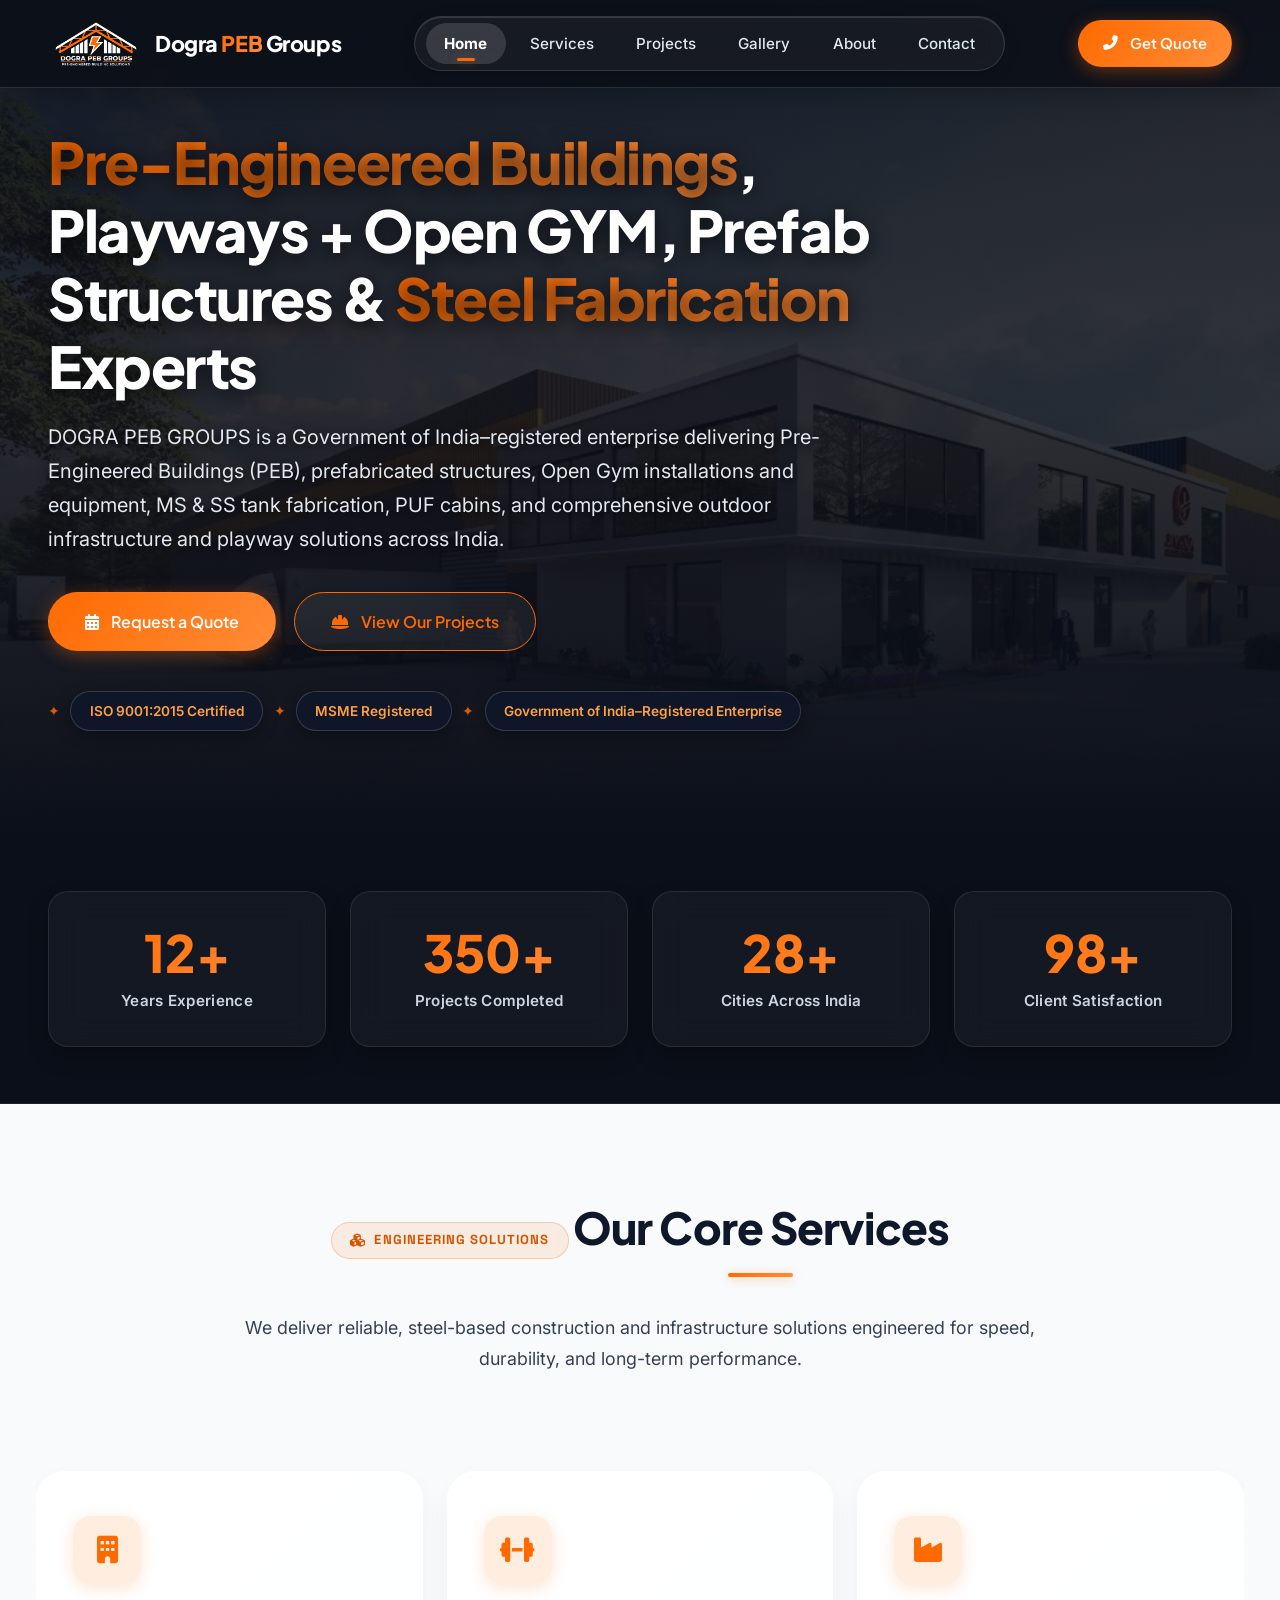
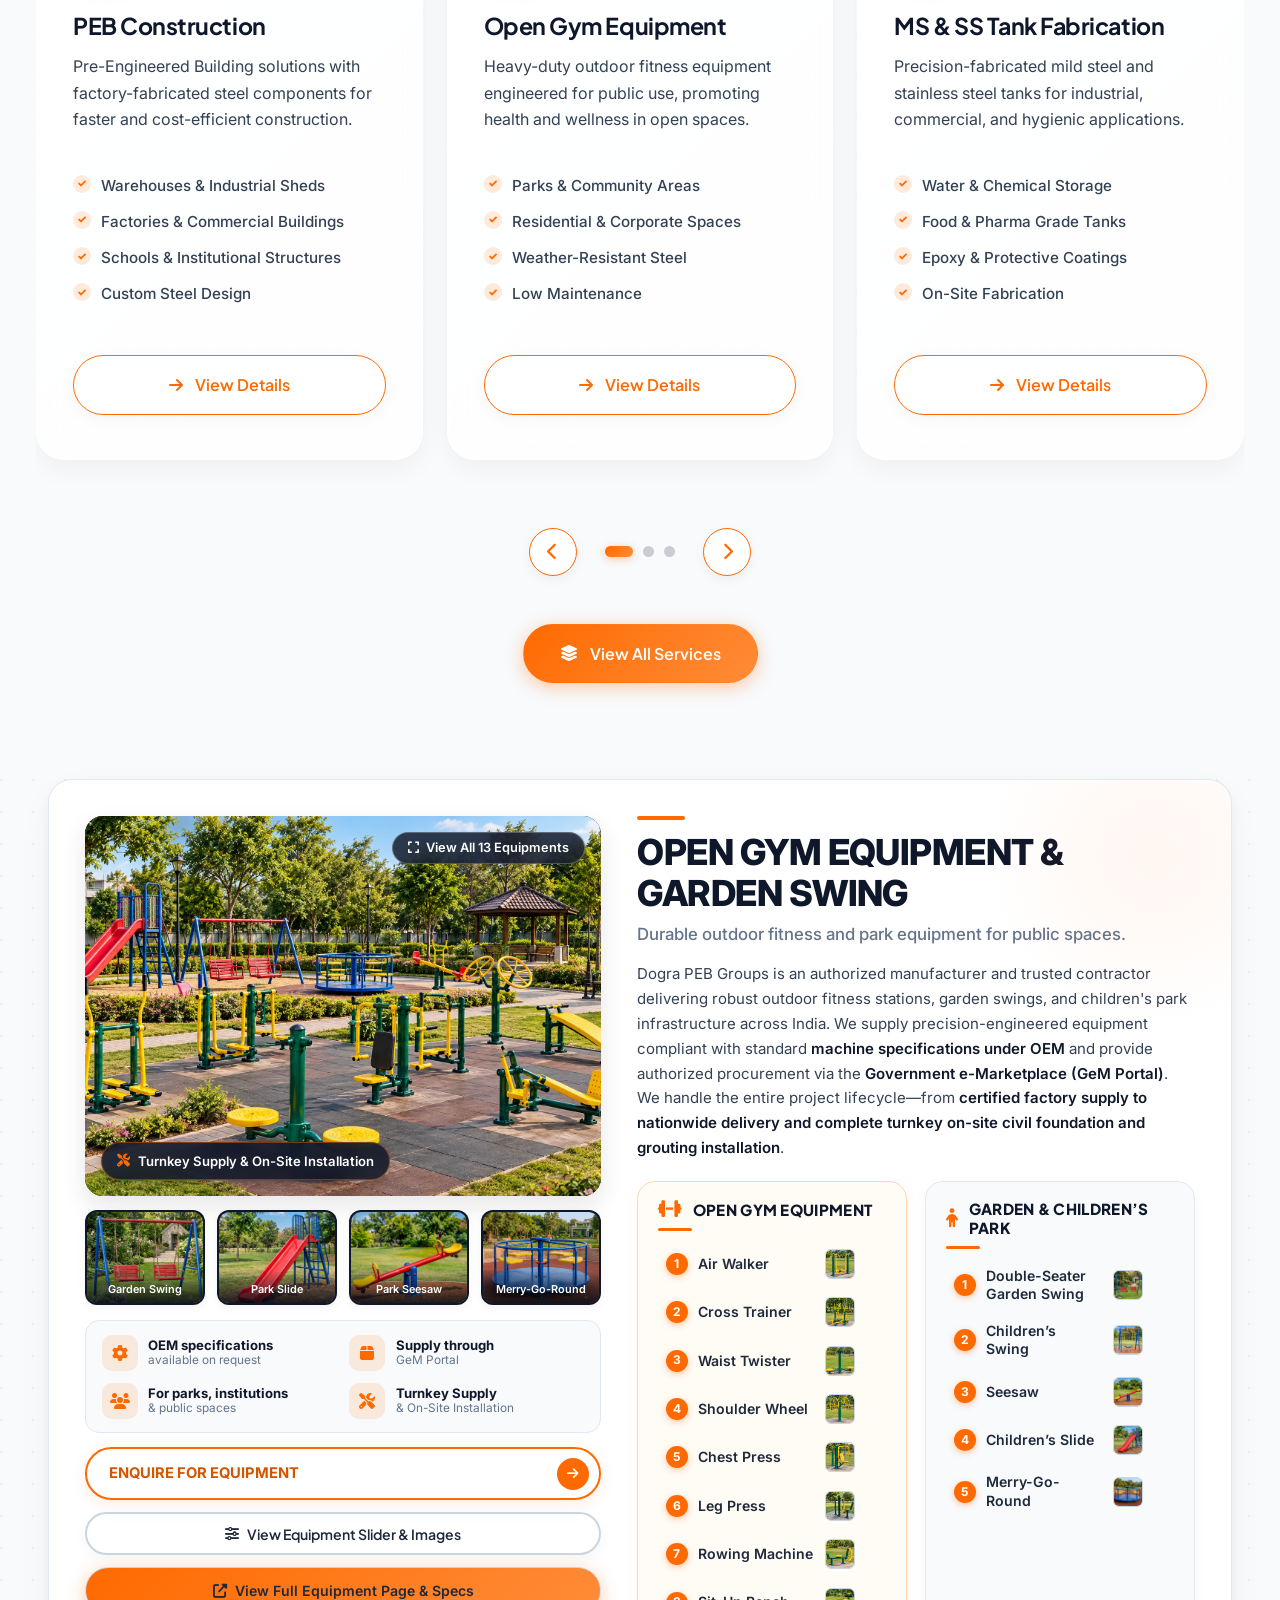
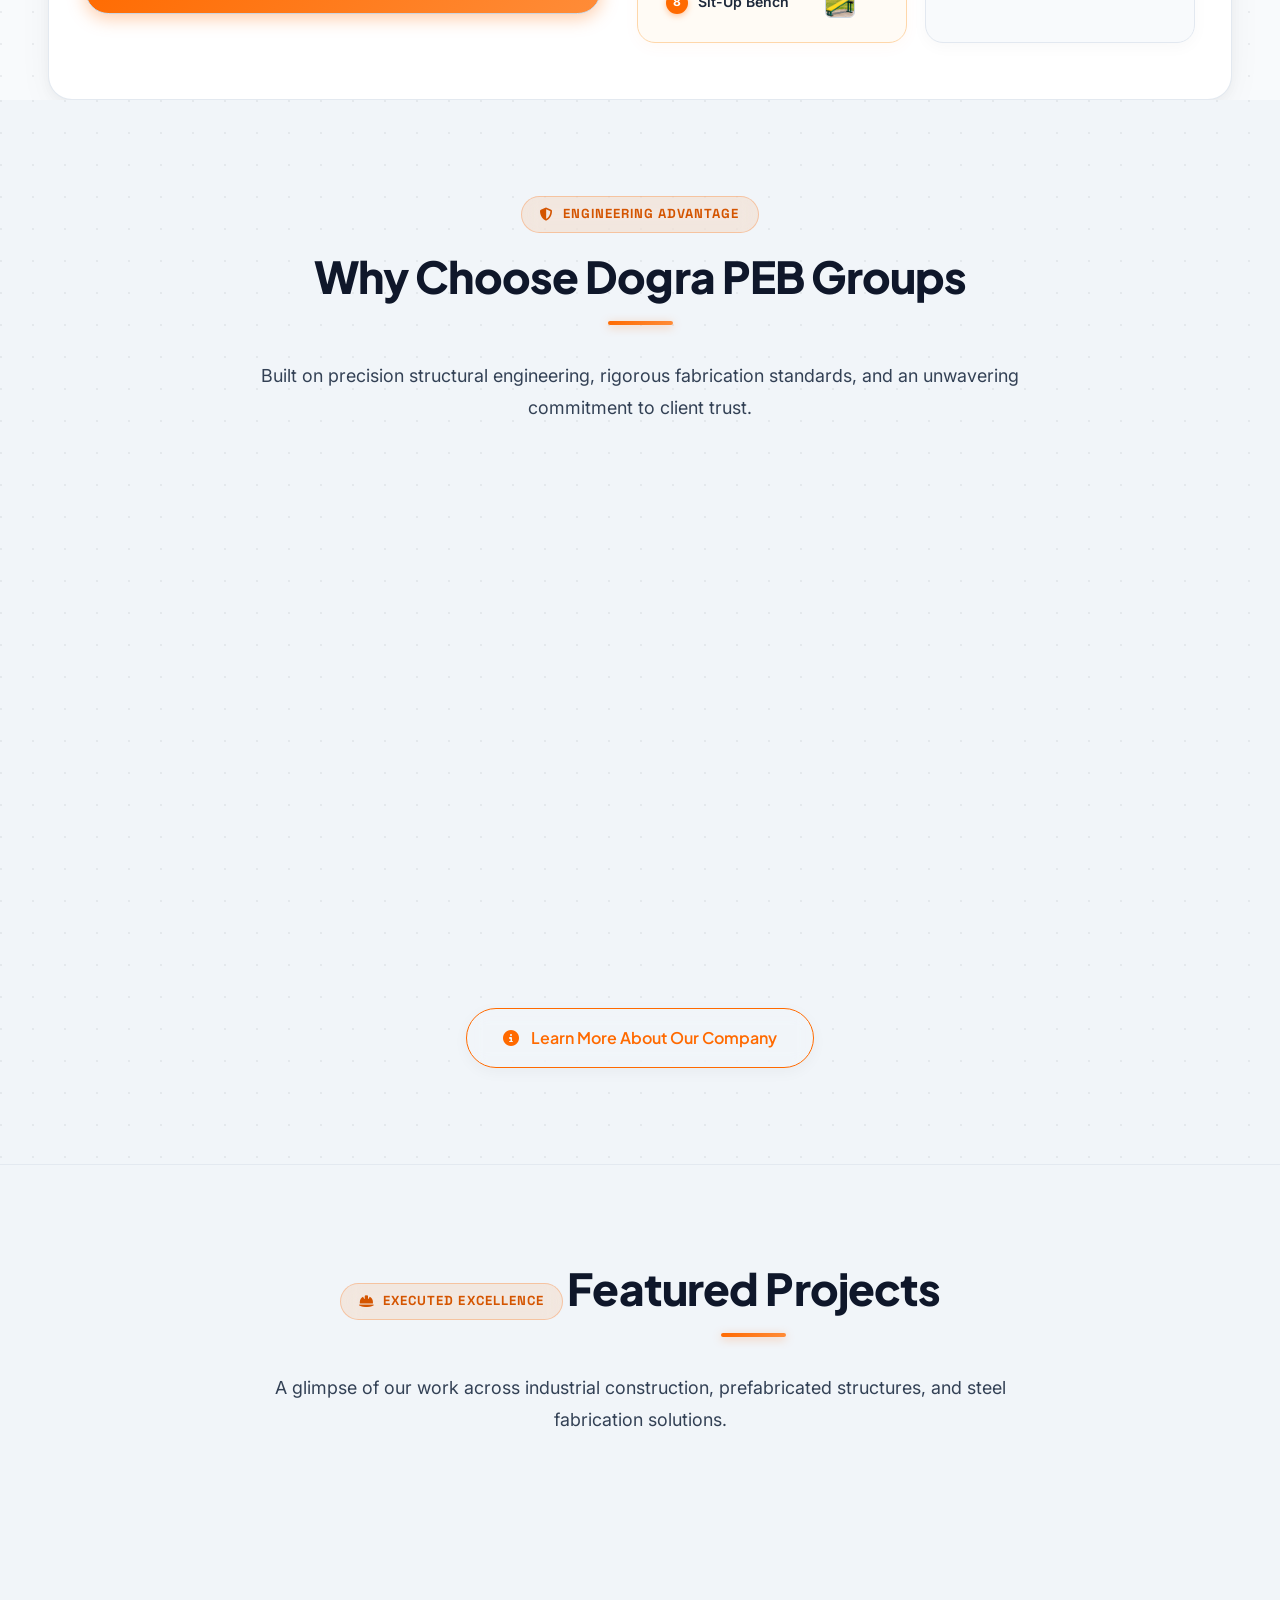
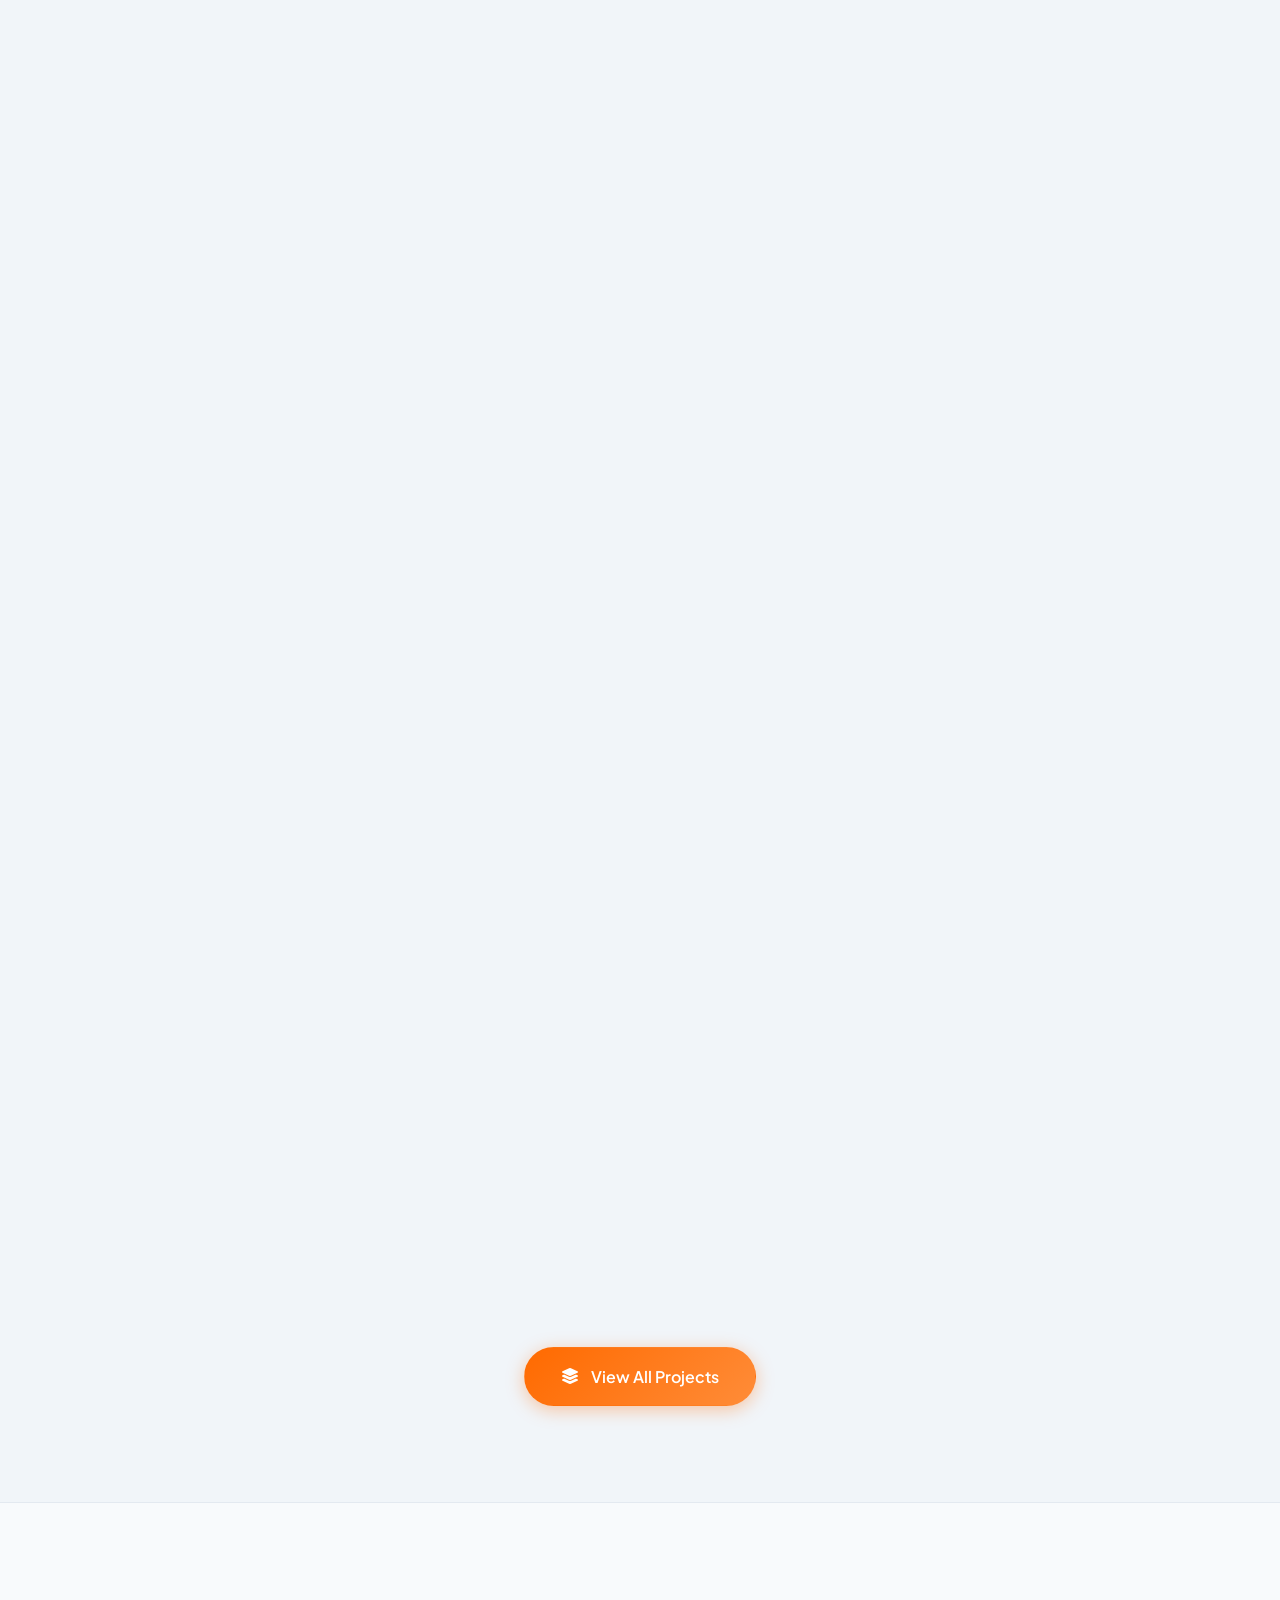
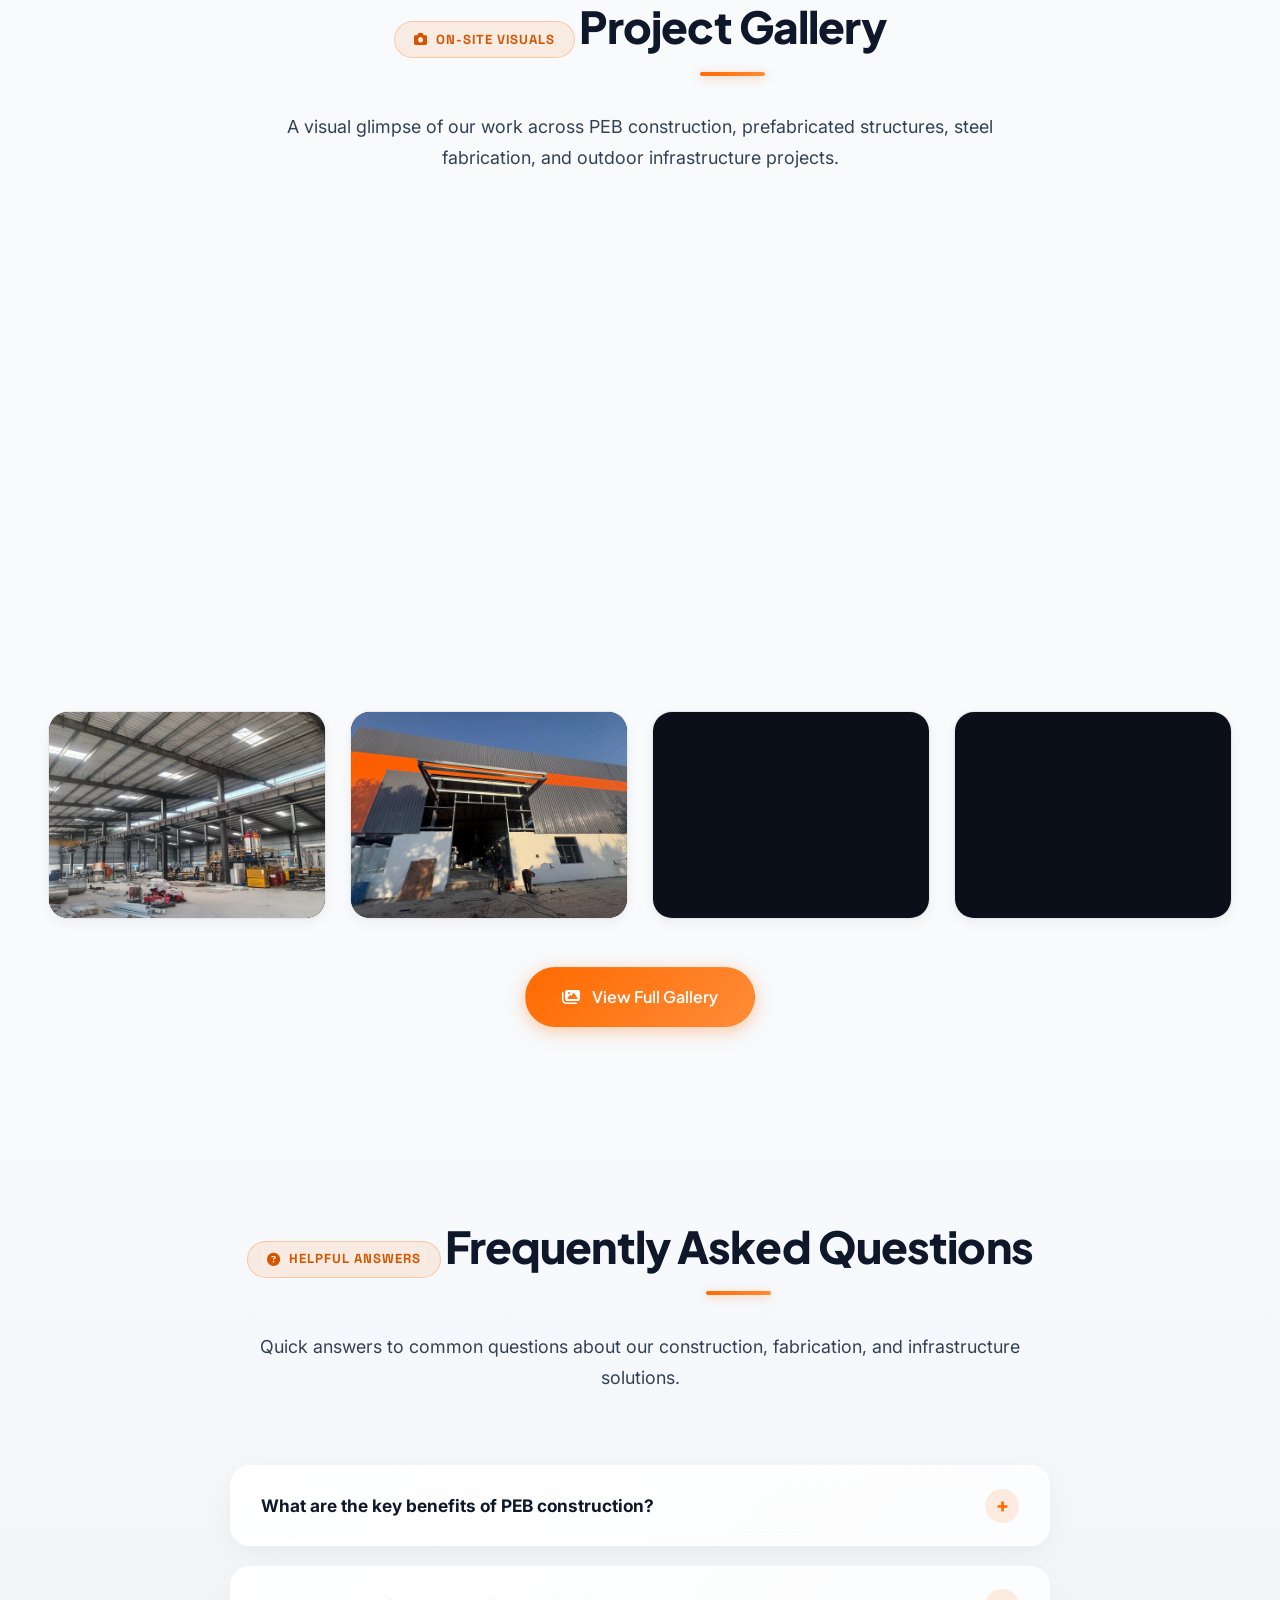
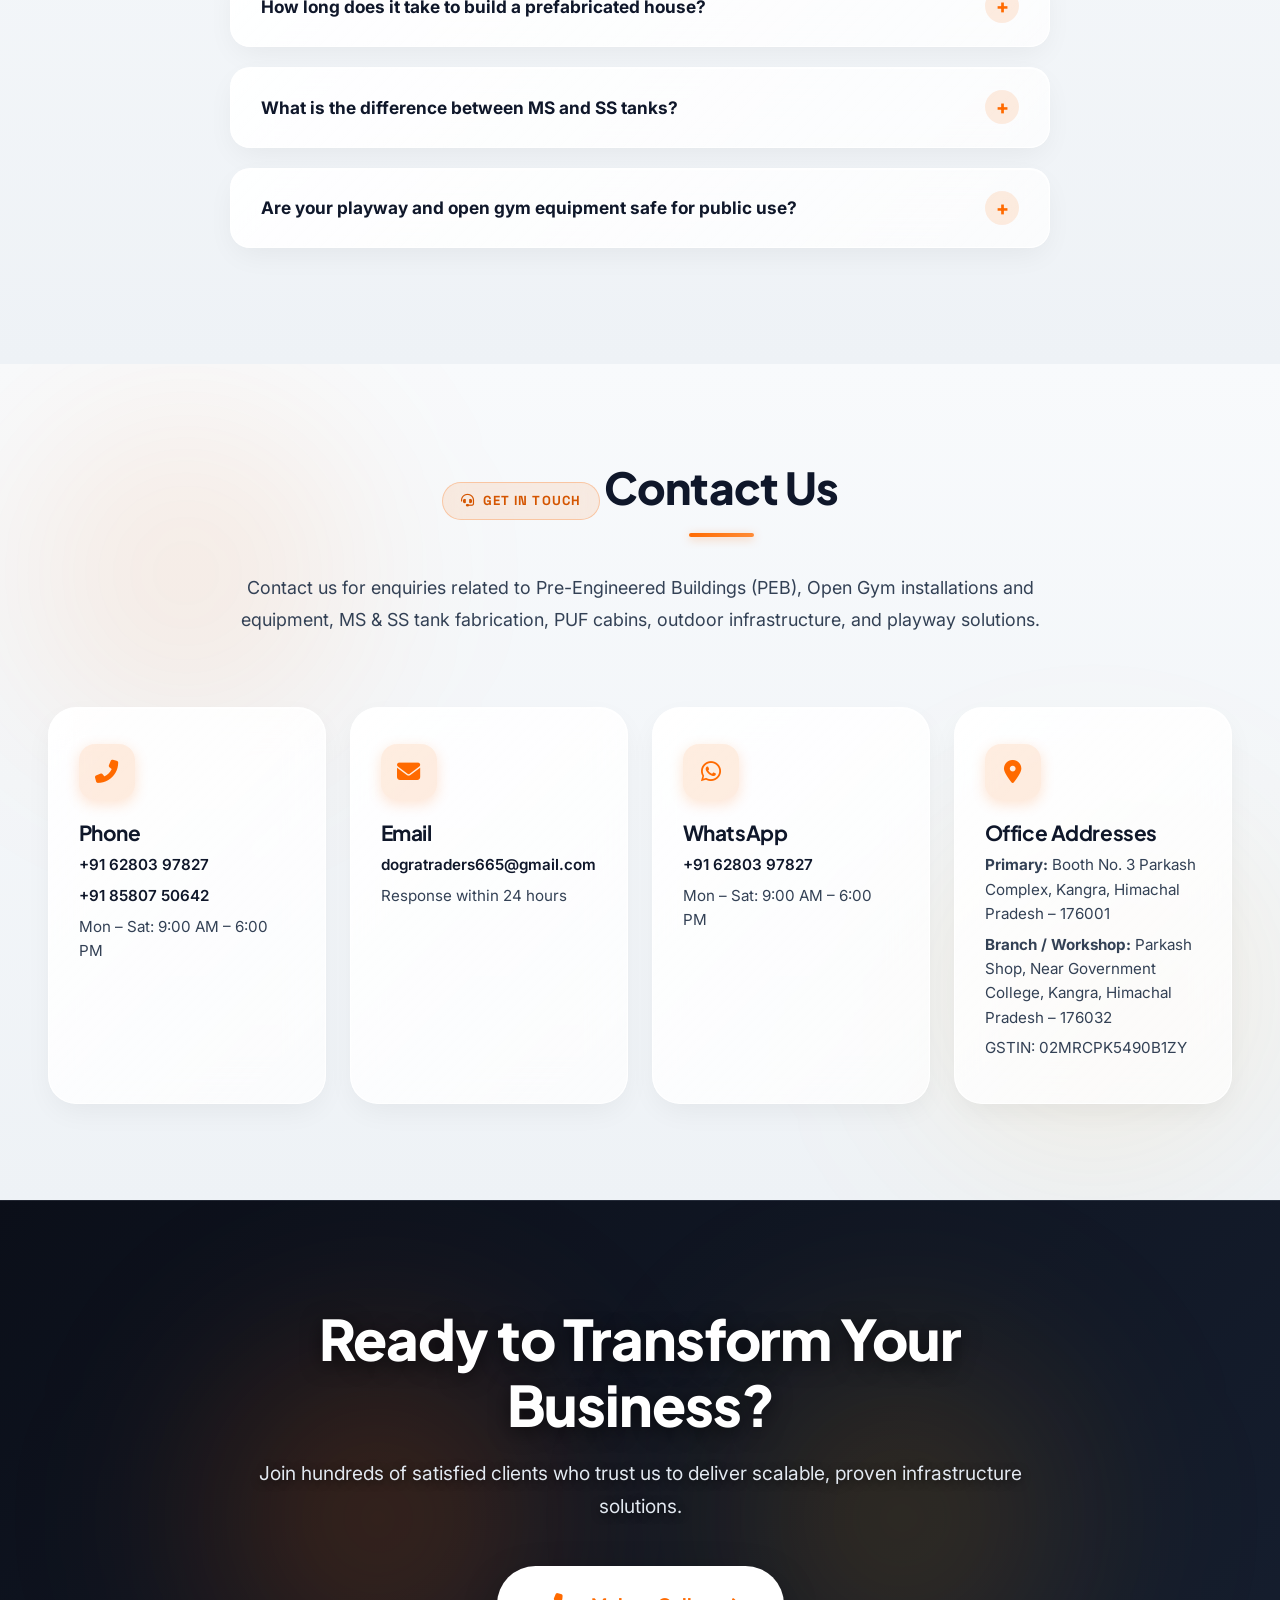
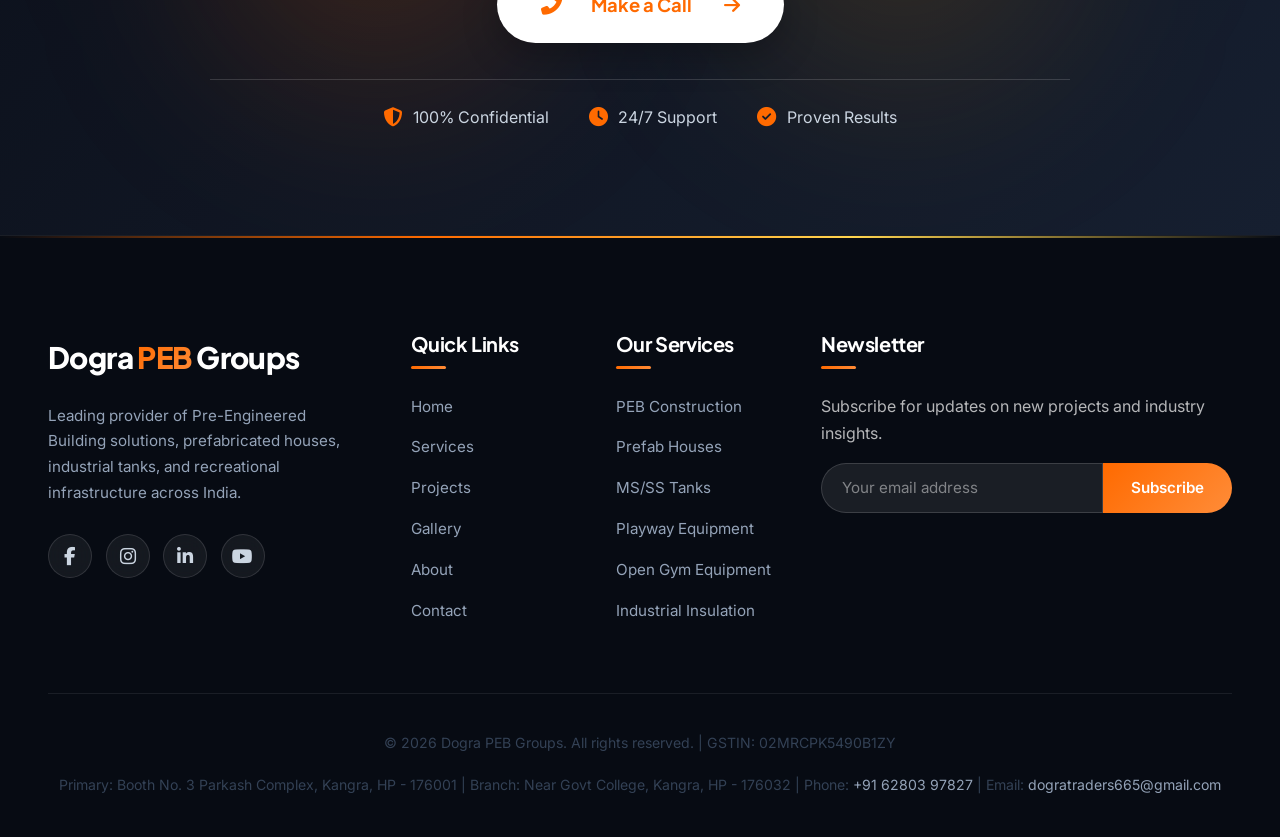
==== commit 68a3ba29: "Final changes" ====
--- a/index.html
+++ b/index.html
@@ -34,7 +34,7 @@
     <!-- Fonts & Icons -->
     <link rel="preconnect" href="https://fonts.googleapis.com">
     <link rel="preconnect" href="https://fonts.gstatic.com" crossorigin>
-    <link href="https://fonts.googleapis.com/css2?family=Inter:wght@300;400;500;600;700&family=Space+Grotesk:wght@400;500;600;700&display=swap" rel="stylesheet">
+    <link href="https://fonts.googleapis.com/css2?family=Inter:wght@300;400;500;600;700&family=Plus+Jakarta+Sans:wght@400;500;600;700;800&family=Space+Grotesk:wght@500;600;700&display=swap" rel="stylesheet">
 
     <link rel="stylesheet" href="https://cdnjs.cloudflare.com/ajax/libs/font-awesome/6.4.0/css/all.min.css"
           integrity="sha512-iecdLmaskl7CVkqkXNQ/ZH/XLlvWZOJyj7Yy7tcenmpD1ypASozpmT/E0iPtmFIB46ZmdtAc9eNBvH0H/ZpiBw=="
@@ -153,7 +153,7 @@
         </div>
         <div class="container">
             <div class="hero-content">
-                <h1>Pre-Engineered Buildings, Playways + Open GYM, Prefab Structures & Steel Fabrication Experts</h1>
+                <h1><span class="highlight">Pre-Engineered Buildings</span>, Playways + Open GYM, Prefab Structures & <span class="highlight">Steel Fabrication</span> Experts</h1>
                 <p>
                     DOGRA PEB GROUPS is a Government of India–registered enterprise delivering
                     Pre-Engineered Buildings (PEB), prefabricated structures, Open Gym installations
@@ -190,10 +190,35 @@
         </div>
     </section>
 
+    <!-- Stats Counter Metric Section -->
+    <section class="stats-section">
+        <div class="container">
+            <div class="stats-grid">
+                <div class="stat-item fade-in">
+                    <div class="stat-number" data-count="12">0</div>
+                    <div class="stat-label">Years Experience</div>
+                </div>
+                <div class="stat-item fade-in">
+                    <div class="stat-number" data-count="350">0</div>
+                    <div class="stat-label">Projects Completed</div>
+                </div>
+                <div class="stat-item fade-in">
+                    <div class="stat-number" data-count="28">0</div>
+                    <div class="stat-label">Cities Across India</div>
+                </div>
+                <div class="stat-item fade-in">
+                    <div class="stat-number" data-count="98">0</div>
+                    <div class="stat-label">Client Satisfaction</div>
+                </div>
+            </div>
+        </div>
+    </section>
+
     <!-- Services Section -->
     <section id="services" class="section">
         <div class="container">
             <div class="section-header">
+                <div class="section-eyebrow"><i class="fas fa-cubes"></i> Engineering Solutions</div>
                 <h2>Our Core Services</h2>
                 <p>
                     We deliver reliable, steel-based construction and infrastructure solutions
@@ -334,10 +359,270 @@
         </div>
     </section>
 
-    <!-- Projects Section -->
-    <section id="projects" class="section" style="background: #262c3514;">
+    <!-- ============================================ -->
+    <!-- Open Gym Equipment & Garden Swing Section     -->
+    <!-- ============================================ -->
+    <section id="open-gym-garden-swings" class="section open-gym-section bg-grid">
+        <div class="container">
+            <div class="open-gym-card fade-in">
+                <div class="open-gym-layout">
+
+                    <!-- Left Column: Image Showcase Collage -->
+                    <div class="open-gym-gallery">
+                        <div class="open-gym-main-image-wrap" id="openGymGalleryMain">
+                            <img src="assets/imgs/equipments/equipment-main.png"
+                                 srcset="assets/imgs/equipments/equipment-main.png"
+                                 alt="Open Gym Equipment & Garden Swing by Dogra PEB Groups"
+                                 class="open-gym-main-image"
+                                 id="openGymMainPhoto"
+                                 loading="lazy">
+                            <div class="open-gym-image-badge">
+                                <i class="fas fa-tools"></i> Turnkey Supply &amp; On-Site Installation
+                            </div>
+                            <button class="open-gym-catalog-btn" id="openCatalogFromGallery" type="button" title="Open Full Equipment Catalog">
+                                <i class="fas fa-expand"></i> View All 13 Equipments
+                            </button>
+                        </div>
+
+                        <!-- 4 Thumbnails (Matching sample image layout) -->
+                        <div class="open-gym-thumb-grid">
+                            <div class="open-gym-thumb" data-eq-num="9" role="button" tabindex="0" title="Double-Seater Garden Swing">
+                                <img src="assets/imgs/equipments/double-swing.png" alt="Double-Seater Garden Swing" loading="lazy">
+                                <span class="thumb-label">Garden Swing</span>
+                            </div>
+                            <div class="open-gym-thumb" data-eq-num="12" role="button" tabindex="0" title="Children's Slide">
+                                <img src="assets/imgs/equipments/slide.png" alt="Children's Slide" loading="lazy">
+                                <span class="thumb-label">Park Slide</span>
+                            </div>
+                            <div class="open-gym-thumb" data-eq-num="11" role="button" tabindex="0" title="Seesaw">
+                                <img src="assets/imgs/equipments/seesaw.png" alt="Seesaw" loading="lazy">
+                                <span class="thumb-label">Park Seesaw</span>
+                            </div>
+                            <div class="open-gym-thumb" data-eq-num="13" role="button" tabindex="0" title="Merry-Go-Round">
+                                <img src="assets/imgs/equipments/round.png" alt="Merry-Go-Round" loading="lazy">
+                                <span class="thumb-label">Merry-Go-Round</span>
+                            </div>
+                        </div>
+
+                        <!-- Trust & Capability Badges Strip (Moved to Left Side for Visual Balance) -->
+                        <div class="equipment-trust-strip">
+                            <div class="trust-strip-item">
+                                <div class="trust-icon"><i class="fas fa-cog"></i></div>
+                                <div class="trust-text">
+                                    <span class="trust-title">OEM specifications</span>
+                                    <span class="trust-desc">available on request</span>
+                                </div>
+                            </div>
+                            <div class="trust-strip-item">
+                                <div class="trust-icon"><i class="fas fa-box"></i></div>
+                                <div class="trust-text">
+                                    <span class="trust-title">Supply through</span>
+                                    <span class="trust-desc">GeM Portal</span>
+                                </div>
+                            </div>
+                            <div class="trust-strip-item">
+                                <div class="trust-icon"><i class="fas fa-users"></i></div>
+                                <div class="trust-text">
+                                    <span class="trust-title">For parks, institutions</span>
+                                    <span class="trust-desc">&amp; public spaces</span>
+                                </div>
+                            </div>
+                            <div class="trust-strip-item">
+                                <div class="trust-icon"><i class="fas fa-tools"></i></div>
+                                <div class="trust-text">
+                                    <span class="trust-title">Turnkey Supply</span>
+                                    <span class="trust-desc">&amp; On-Site Installation</span>
+                                </div>
+                            </div>
+                        </div>
+
+                        <!-- Action Buttons (Moved to Left Side) -->
+                        <div class="open-gym-actions">
+                            <a href="contact-us/index.html?service=Open%20Gym%20Equipment" class="btn-enquire-round">
+                                <span class="btn-text">ENQUIRE FOR EQUIPMENT</span>
+                                <span class="btn-arrow-icon"><i class="fas fa-arrow-right"></i></span>
+                            </a>
+                            <button type="button" class="btn btn-outline catalog-modal-trigger" id="openEquipmentModalBtn">
+                                <i class="fas fa-sliders-h"></i> View Equipment Slider &amp; Images
+                            </button>
+                            <a href="open-gym-equipment/index.html" class="btn-dedicated-page">
+                                <i class="fas fa-external-link-alt"></i> View Full Equipment Page &amp; Specs
+                            </a>
+                        </div>
+                    </div>
+
+                    <!-- Right Column: Details & Equipment Lists in Boxes -->
+                    <div class="open-gym-content">
+                        <div class="section-accent-bar"></div>
+                        <h2 class="open-gym-title">OPEN GYM EQUIPMENT &amp; GARDEN SWING</h2>
+                        <p class="open-gym-subtitle">Durable outdoor fitness and park equipment for public spaces.</p>
+
+                        <p class="open-gym-description">
+                            Dogra PEB Groups is an authorized manufacturer and trusted contractor delivering robust outdoor fitness stations, garden swings, and children's park infrastructure across India. We supply precision-engineered equipment compliant with standard <strong>machine specifications under OEM</strong> and provide authorized procurement via the <strong>Government e-Marketplace (GeM Portal)</strong>. We handle the entire project lifecycle—from <strong>certified factory supply to nationwide delivery and complete turnkey on-site civil foundation and grouting installation</strong>.
+                        </p>
+
+                        <!-- Two Boxes Side-by-Side (Matching user screenshot) -->
+                        <div class="equipment-boxes-grid">
+
+                            <!-- Box 1: Open Gym Equipment (8 items) -->
+                            <div class="equipment-box equipment-box-gym">
+                                <div class="equipment-box-header">
+                                    <div class="equipment-box-icon">
+                                        <i class="fas fa-dumbbell"></i>
+                                    </div>
+                                    <h3>OPEN GYM EQUIPMENT</h3>
+                                </div>
+                                <div class="box-divider"></div>
+                                <ul class="equipment-list">
+                                    <li class="equipment-item" data-eq="1" role="button" tabindex="0" title="Click to view specs and photo">
+                                        <span class="equipment-num">1</span>
+                                        <span class="equipment-name">Air Walker</span>
+                                        <img src="assets/imgs/equipments/air-walker.png" alt="Air Walker" class="equipment-point-img" loading="lazy" onerror="this.style.display='none'">
+                                        <i class="fas fa-angle-right item-arrow"></i>
+                                    </li>
+                                    <li class="equipment-item" data-eq="2" role="button" tabindex="0" title="Click to view specs and photo">
+                                        <span class="equipment-num">2</span>
+                                        <span class="equipment-name">Cross Trainer</span>
+                                        <img src="assets/imgs/equipments/cross-trainer.png" alt="Cross Trainer" class="equipment-point-img" loading="lazy" onerror="this.style.display='none'">
+                                        <i class="fas fa-angle-right item-arrow"></i>
+                                    </li>
+                                    <li class="equipment-item" data-eq="3" role="button" tabindex="0" title="Click to view specs and photo">
+                                        <span class="equipment-num">3</span>
+                                        <span class="equipment-name">Waist Twister</span>
+                                        <img src="assets/imgs/equipments/waist-twister.png" alt="Waist Twister" class="equipment-point-img" loading="lazy" onerror="this.style.display='none'">
+                                        <i class="fas fa-angle-right item-arrow"></i>
+                                    </li>
+                                    <li class="equipment-item" data-eq="4" role="button" tabindex="0" title="Click to view specs and photo">
+                                        <span class="equipment-num">4</span>
+                                        <span class="equipment-name">Shoulder Wheel</span>
+                                        <img src="assets/imgs/equipments/shoulder-wheel.png" alt="Shoulder Wheel" class="equipment-point-img" loading="lazy" onerror="this.style.display='none'">
+                                        <i class="fas fa-angle-right item-arrow"></i>
+                                    </li>
+                                    <li class="equipment-item" data-eq="5" role="button" tabindex="0" title="Click to view specs and photo">
+                                        <span class="equipment-num">5</span>
+                                        <span class="equipment-name">Chest Press</span>
+                                        <img src="assets/imgs/equipments/chest-press.png" alt="Chest Press" class="equipment-point-img" loading="lazy" onerror="this.style.display='none'">
+                                        <i class="fas fa-angle-right item-arrow"></i>
+                                    </li>
+                                    <li class="equipment-item" data-eq="6" role="button" tabindex="0" title="Click to view specs and photo">
+                                        <span class="equipment-num">6</span>
+                                        <span class="equipment-name">Leg Press</span>
+                                        <img src="assets/imgs/equipments/leg-press.png" alt="Leg Press" class="equipment-point-img" loading="lazy" onerror="this.style.display='none'">
+                                        <i class="fas fa-angle-right item-arrow"></i>
+                                    </li>
+                                    <li class="equipment-item" data-eq="7" role="button" tabindex="0" title="Click to view specs and photo">
+                                        <span class="equipment-num">7</span>
+                                        <span class="equipment-name">Rowing Machine</span>
+                                        <img src="assets/imgs/equipments/rowing-machine.png" alt="Rowing Machine" class="equipment-point-img" loading="lazy" onerror="this.style.display='none'">
+                                        <i class="fas fa-angle-right item-arrow"></i>
+                                    </li>
+                                    <li class="equipment-item" data-eq="8" role="button" tabindex="0" title="Click to view specs and photo">
+                                        <span class="equipment-num">8</span>
+                                        <span class="equipment-name">Sit-Up Bench</span>
+                                        <img src="assets/imgs/equipments/situp-bentch.png" alt="Sit-Up Bench" class="equipment-point-img" loading="lazy" onerror="this.style.display='none'">
+                                        <i class="fas fa-angle-right item-arrow"></i>
+                                    </li>
+                                </ul>
+                            </div>
+
+                            <!-- Box 2: Garden & Children's Park (5 items) -->
+                            <div class="equipment-box equipment-box-park">
+                                <div class="equipment-box-header">
+                                    <div class="equipment-box-icon">
+                                        <i class="fas fa-child"></i>
+                                    </div>
+                                    <h3>GARDEN &amp; CHILDREN’S PARK</h3>
+                                </div>
+                                <div class="box-divider"></div>
+                                <ul class="equipment-list">
+                                    <li class="equipment-item" data-eq="9" role="button" tabindex="0" title="Click to view specs and photo">
+                                        <span class="equipment-num">1</span>
+                                        <span class="equipment-name">Double-Seater Garden Swing</span>
+                                        <img src="assets/imgs/equipments/double-swing.png" alt="Double-Seater Garden Swing" class="equipment-point-img" loading="lazy" onerror="this.style.display='none'">
+                                        <i class="fas fa-angle-right item-arrow"></i>
+                                    </li>
+                                    <li class="equipment-item" data-eq="10" role="button" tabindex="0" title="Click to view specs and photo">
+                                        <span class="equipment-num">2</span>
+                                        <span class="equipment-name">Children’s Swing</span>
+                                        <img src="assets/imgs/equipments/single-swing.png" alt="Children’s Swing" class="equipment-point-img" loading="lazy" onerror="this.style.display='none'">
+                                        <i class="fas fa-angle-right item-arrow"></i>
+                                    </li>
+                                    <li class="equipment-item" data-eq="11" role="button" tabindex="0" title="Click to view specs and photo">
+                                        <span class="equipment-num">3</span>
+                                        <span class="equipment-name">Seesaw</span>
+                                        <img src="assets/imgs/equipments/seesaw.png" alt="Seesaw" class="equipment-point-img" loading="lazy" onerror="this.style.display='none'">
+                                        <i class="fas fa-angle-right item-arrow"></i>
+                                    </li>
+                                    <li class="equipment-item" data-eq="12" role="button" tabindex="0" title="Click to view specs and photo">
+                                        <span class="equipment-num">4</span>
+                                        <span class="equipment-name">Children’s Slide</span>
+                                        <img src="assets/imgs/equipments/slide.png" alt="Children’s Slide" class="equipment-point-img" loading="lazy" onerror="this.style.display='none'">
+                                        <i class="fas fa-angle-right item-arrow"></i>
+                                    </li>
+                                    <li class="equipment-item" data-eq="13" role="button" tabindex="0" title="Click to view specs and photo">
+                                        <span class="equipment-num">5</span>
+                                        <span class="equipment-name">Merry-Go-Round</span>
+                                        <img src="assets/imgs/equipments/round.png" alt="Merry-Go-Round" class="equipment-point-img" loading="lazy" onerror="this.style.display='none'">
+                                        <i class="fas fa-angle-right item-arrow"></i>
+                                    </li>
+                                </ul>
+                            </div>
+
+                        </div>
+
+                    </div>
+                </div>
+            </div>
+        </div>
+    </section>
+
+    <!-- Why Choose Us / Company Overview Section -->
+    <section id="why-choose-us" class="section bg-grid" style="background-color: var(--color-bg-alt);">
         <div class="container">
             <div class="section-header">
+                <div class="section-eyebrow"><i class="fas fa-shield-alt"></i> Engineering Advantage</div>
+                <h2>Why Choose Dogra PEB Groups</h2>
+                <p>
+                    Built on precision structural engineering, rigorous fabrication standards, and an unwavering commitment to client trust.
+                </p>
+            </div>
+
+            <div style="display: grid; grid-template-columns: repeat(auto-fit, minmax(260px, 1fr)); gap: 1.5rem;">
+                <div class="service-card fade-in" style="margin: 0;">
+                    <div class="service-icon"><i class="fas fa-certificate"></i></div>
+                    <h3>Government Registered</h3>
+                    <p>Recognized enterprise registered with the Government of India, MSME certified (UDYAM-HP-04-0016272), and ISO 9001:2015 certified for quality assurance.</p>
+                </div>
+                <div class="service-card fade-in" style="margin: 0;">
+                    <div class="service-icon"><i class="fas fa-drafting-compass"></i></div>
+                    <h3>Precision Pre-Fabrication</h3>
+                    <p>Advanced factory-engineered steel components assembled rapidly on-site, delivering 30–50% faster construction with minimized material waste.</p>
+                </div>
+                <div class="service-card fade-in" style="margin: 0;">
+                    <div class="service-icon"><i class="fas fa-layer-group"></i></div>
+                    <h3>Heavy-Duty Steel & Tanks</h3>
+                    <p>High-grade mild steel and stainless steel fabrication engineered for seismic resilience, heavy industrial loads, and corrosive environments.</p>
+                </div>
+                <div class="service-card fade-in" style="margin: 0;">
+                    <div class="service-icon"><i class="fas fa-tools"></i></div>
+                    <h3>Turnkey Execution</h3>
+                    <p>End-to-end management spanning architectural design, structural calculation, precision fabrication, transport, and turnkey on-site erection.</p>
+                </div>
+            </div>
+
+            <div style="text-align: center; margin-top: 3rem;">
+                <a href="about-us/index.html" class="btn btn-outline">
+                    <i class="fas fa-info-circle"></i> Learn More About Our Company
+                </a>
+            </div>
+        </div>
+    </section>
+
+    <!-- Projects Section -->
+    <section id="projects" class="section">
+        <div class="container">
+            <div class="section-header">
+                <div class="section-eyebrow"><i class="fas fa-hard-hat"></i> Executed Excellence</div>
                 <h2>Featured Projects</h2>
                 <p>
                     A glimpse of our work across industrial construction, prefabricated structures,
@@ -546,6 +831,7 @@
     <section id="gallery" class="section">
         <div class="container">
             <div class="section-header">
+                <div class="section-eyebrow"><i class="fas fa-camera"></i> On-Site Visuals</div>
                 <h2>Project Gallery</h2>
                 <p>
                     A visual glimpse of our work across PEB construction, prefabricated structures,
@@ -691,9 +977,10 @@
 
 
     <!-- FAQ Section -->
-    <section id="faq" class="section" style="background: #262c3514;">
+    <section id="faq" class="section">
         <div class="container">
             <div class="section-header">
+                <div class="section-eyebrow"><i class="fas fa-question-circle"></i> Helpful Answers</div>
                 <h2>Frequently Asked Questions</h2>
                 <p>
                     Quick answers to common questions about our construction,
@@ -768,6 +1055,7 @@
     <section id="contact" class="section">
         <div class="container">
             <div class="section-header">
+                <div class="section-eyebrow"><i class="fas fa-headset"></i> Get In Touch</div>
                 <h2>Contact Us</h2>
                 <p>
                     Contact us for enquiries related to Pre-Engineered Buildings (PEB), Open Gym installations and equipment, MS & SS tank fabrication, PUF cabins, outdoor infrastructure, and playway solutions.
@@ -1175,6 +1463,136 @@
         <div class="project-popup-overlay" id="projectPopupOverlay"></div>
     </div>
 
+    <!-- ============================================ -->
+    <!-- Open Gym & Garden Swing Catalog Modal Popup  -->
+    <!-- ============================================ -->
+    <div class="equipment-modal" id="equipmentCatalogModal" aria-hidden="true" role="dialog" aria-labelledby="eqModalHeading">
+        <div class="equipment-modal-overlay" id="equipmentModalOverlay"></div>
+        <div class="equipment-modal-dialog">
+
+            <!-- Modal Header -->
+            <div class="equipment-modal-header">
+                <div class="eq-modal-header-info">
+                    <div class="eq-modal-badges">
+                        <span class="eq-badge gem-tag"><i class="fas fa-shield-alt"></i> GeM Portal Listed</span>
+                        <span class="eq-badge oem-tag"><i class="fas fa-certificate"></i> OEM Specifications</span>
+                        <span class="eq-badge install-tag"><i class="fas fa-wrench"></i> Complete Supply &amp; Installation</span>
+                    </div>
+                    <h2 class="equipment-modal-title" id="eqModalHeading">OPEN GYM EQUIPMENT &amp; GARDEN SWING</h2>
+                    <p class="equipment-modal-subtitle">Browse standard equipment specifications, exercise purposes, and photo references.</p>
+                </div>
+                <button type="button" class="equipment-modal-close" id="equipmentModalClose" aria-label="Close Equipment Catalog">
+                    <i class="fas fa-times"></i>
+                </button>
+            </div>
+
+            <!-- Filter Tabs -->
+            <div class="equipment-filter-tabs">
+                <button type="button" class="eq-filter-btn active" data-filter="all">
+                    <i class="fas fa-th-large"></i> All Equipment (13)
+                </button>
+                <button type="button" class="eq-filter-btn" data-filter="gym">
+                    <i class="fas fa-dumbbell"></i> Open Gym Equipment (8)
+                </button>
+                <button type="button" class="eq-filter-btn" data-filter="park">
+                    <i class="fas fa-child"></i> Garden &amp; Park Equipment (5)
+                </button>
+            </div>
+
+            <!-- Main Interactive Equipment Slider -->
+            <div class="eq-slider-viewport">
+                <button type="button" class="eq-nav-btn eq-prev-btn" id="eqSliderPrev" aria-label="Previous Equipment">
+                    <i class="fas fa-chevron-left"></i>
+                </button>
+
+                <div class="eq-slide-showcase" id="eqSlideShowcase">
+                    <!-- Image Showcase Side -->
+                    <div class="eq-slide-visual">
+                        <div class="eq-photo-frame" id="eqPhotoFrame">
+                            <img src="assets/imgs/equipments/eq1.jpeg"
+                                 alt="Air Walker"
+                                 class="eq-slide-img"
+                                 id="eqSlideImg"
+                                 onerror="handleEqImgFallback(this)">
+                            <div class="eq-photo-fallback" id="eqPhotoFallback" style="display: none;">
+                                <div class="fallback-icon-wrap">
+                                    <i class="fas fa-dumbbell" id="eqFallbackIcon"></i>
+                                </div>
+                                <h4 class="fallback-title" id="eqFallbackTitle">Air Walker</h4>
+                                <span class="fallback-path" id="eqFallbackPath">assets/imgs/equipments/eq1.jpeg</span>
+                                <span class="fallback-tag"><i class="fas fa-clock"></i> Photo slot ready for eq1.jpeg</span>
+                            </div>
+                            <span class="eq-counter-badge" id="eqCounterBadge">1 / 13</span>
+                        </div>
+                    </div>
+
+                    <!-- Technical Specs Side -->
+                    <div class="eq-slide-details">
+                        <div class="eq-meta-row">
+                            <span class="eq-category-pill" id="eqCategoryPill">Open Gym Equipment</span>
+                            <span class="eq-status-badge"><i class="fas fa-check-circle"></i> GeM Verified</span>
+                        </div>
+
+                        <h3 class="eq-item-heading" id="eqItemHeading">1. Air Walker</h3>
+
+                        <!-- Purpose / Description from PDF -->
+                        <div class="eq-purpose-card">
+                            <span class="purpose-title"><i class="fas fa-bullseye"></i> Purpose / Description</span>
+                            <p class="purpose-desc" id="eqPurposeDesc">Walking and leg exercise</p>
+                        </div>
+
+                        <!-- Technical Machine Specifications under OEM -->
+                        <div class="eq-specs-grid">
+                            <div class="eq-spec-item">
+                                <span class="spec-label"><i class="fas fa-cube"></i> Pipe &amp; Material</span>
+                                <span class="spec-val" id="eqSpecPipe">Heavy-duty Class B Mild Steel (IS 1239 / 1161)</span>
+                            </div>
+                            <div class="eq-spec-item">
+                                <span class="spec-label"><i class="fas fa-paint-roller"></i> Surface Finish</span>
+                                <span class="spec-val" id="eqSpecCoating">UV-Resistant Electrostatic Polyester Powder Coating</span>
+                            </div>
+                            <div class="eq-spec-item">
+                                <span class="spec-label"><i class="fas fa-cogs"></i> Hardware</span>
+                                <span class="spec-val" id="eqSpecHardware">Sealed Roller Bearings &amp; SS Anti-Theft Fasteners</span>
+                            </div>
+                            <div class="eq-spec-item">
+                                <span class="spec-label"><i class="fas fa-tools"></i> Installation</span>
+                                <span class="spec-val">Complete Turnkey Civil Foundation &amp; Grouting</span>
+                            </div>
+                        </div>
+
+                        <div class="eq-slide-actions">
+                            <a href="contact-us/index.html?service=Open%20Gym%20Equipment" class="btn btn-primary eq-enquire-btn" id="eqSlideEnquireBtn">
+                                <i class="fas fa-paper-plane"></i> Enquire for this Equipment
+                            </a>
+                            <button type="button" class="btn btn-outline" id="eqNextSlideInline">
+                                Next Equipment <i class="fas fa-arrow-right"></i>
+                            </button>
+                        </div>
+                    </div>
+                </div>
+
+                <button type="button" class="eq-nav-btn eq-next-btn" id="eqSliderNext" aria-label="Next Equipment">
+                    <i class="fas fa-chevron-right"></i>
+                </button>
+            </div>
+
+            <!-- Thumbnail Navigation Strip (13 Items) -->
+            <div class="eq-thumb-slider-wrap">
+                <div class="eq-thumb-track" id="eqThumbTrack">
+                    <!-- Thumbnails populated dynamically via JS -->
+                </div>
+            </div>
+
+            <!-- Footer Notice matching PDF specifications -->
+            <div class="equipment-modal-footer">
+                <i class="fas fa-info-circle"></i>
+                <span><strong>OEM &amp; GeM Procurement:</strong> Standard equipment names and specifications for park/garden inventory and GeM listing. We provide customized OEM technical compliance sheets and turnkey on-site installation across public parks, institutions, and municipal developments.</span>
+            </div>
+
+        </div>
+    </div>
+
     <script src="assets/js/script.js"></script>
 </body>
 
--- a/assets/css/style.css
+++ b/assets/css/style.css
@@ -1,87 +1,109 @@
 /* ==========================================================================
-   CSS Design Tokens & Variables - Cohesive, WCAG AA Compliant Theme
+   DOGRA PEB GROUPS - SIGNATURE DESIGN SYSTEM & STYLESHEET
+   Aesthetic: High-End Industrial Glassmorphism, Precision Engineering, Dark Gray & Orange Identity
+   WCAG AA/AAA Compliant Typography, Fluid Responsive Layouts & Micro-Interactions
    ========================================================================== */
+
+/* --------------------------------------------------------------------------
+   1. DESIGN TOKENS & SYSTEM VARIABLES
+   -------------------------------------------------------------------------- */
 :root {
-    /* Brand Colors */
-    --color-primary: #1E2530;
-    --color-primary-light: #2D3748;
-    --color-primary-dark: #111827;
-    
-    /* Brand Accent with WCAG AA Compliance */
+    /* Brand Identity Colors */
+    --color-primary: #0F172A;          /* Slate Dark Gray Foundation */
+    --color-primary-dark: #070B13;     /* Deep Industrial Void */
+    --color-primary-surface: #131C2E;  /* Night Card Surface */
+    --color-primary-light: #1E293B;    /* Lighter Slate Surface */
+    --color-primary-border: rgba(255, 255, 255, 0.1);
+
+    /* Brand Accent: High-Tensile Industrial Orange */
     --color-accent: #FF6A00;
-    --color-accent-hover: #E65A00;
-    --color-accent-dark: #D45500; /* WCAG AA 4.6:1 contrast for text on white */
-    --color-accent-light: #FF8C42;
+    --color-accent-hover: #FF7D1A;
+    --color-accent-dark: #D45500;      /* WCAG AA 4.6:1 text on white */
+    --color-accent-light: #FFA142;
     --color-accent-subtle: rgba(255, 106, 0, 0.12);
     --color-accent-glow: rgba(255, 106, 0, 0.35);
-
-    /* Dynamic Festival Accent Color (overridden by Festival System) */
+    --color-accent-glow-strong: rgba(255, 106, 0, 0.55);
+
+    /* Dynamic Festival Accent Color (overridden dynamically during festivals) */
     --festival-accent: var(--color-accent);
     --festival-accent-glow: var(--color-accent-glow);
 
-    /* Backgrounds & Surfaces */
+    /* Backgrounds & Neutrals */
     --color-bg: #F8FAFC;
+    --color-bg-alt: #F1F5F9;
     --color-surface: #FFFFFF;
     --color-card: #FFFFFF;
-    --color-footer: #0F172A;
-
-    /* Text Colors (WCAG AA Compliant) */
+    --color-footer: #070B13;
+
+    /* Text Colors (High Contrast WCAG Compliant) */
     --color-text: #0F172A;
     --color-text-secondary: #334155;
-    --color-text-light: #526071; /* Enhanced from #6B7280 for 5.1:1 contrast on white */
+    --color-text-muted: #64748B;
     --color-text-inverse: #FFFFFF;
+    --color-text-inverse-muted: #94A3B8;
 
     /* Glassmorphism Design Tokens */
-    --glass-bg-nav: rgba(26, 32, 44, 0.85);
-    --glass-bg-nav-scrolled: rgba(17, 24, 39, 0.94);
-    --glass-bg-card: rgba(255, 255, 255, 0.88);
-    --glass-bg-card-hover: rgba(255, 255, 255, 0.96);
-    --glass-bg-dark: rgba(15, 23, 42, 0.88);
-    --glass-border: rgba(255, 255, 255, 0.18);
-    --glass-border-light: rgba(255, 255, 255, 0.35);
-    --glass-border-card: rgba(226, 232, 240, 0.85);
-    --glass-blur: blur(16px);
-    --glass-blur-lg: blur(24px);
-
-    /* Elevation & Shadows */
+    --glass-blur-sm: blur(10px);
+    --glass-blur: blur(18px);
+    --glass-blur-lg: blur(28px);
+    --glass-blur-xl: blur(40px);
+
+    /* Light Glass (For cards over light backgrounds) */
+    --glass-bg-light: rgba(255, 255, 255, 0.88);
+    --glass-bg-light-hover: rgba(255, 255, 255, 0.96);
+    --glass-border-light: rgba(255, 255, 255, 0.95);
+    --glass-border-light-card: rgba(226, 232, 240, 0.85);
+
+    /* Dark Glass (For header, hero elements, footer, dark modals) */
+    --glass-bg-dark: rgba(15, 23, 42, 0.82);
+    --glass-bg-dark-hover: rgba(15, 23, 42, 0.92);
+    --glass-bg-nav: rgba(11, 15, 23, 0.84);
+    --glass-bg-nav-scrolled: rgba(7, 11, 19, 0.94);
+    --glass-border-dark: rgba(255, 255, 255, 0.12);
+    --glass-border-dark-highlight: rgba(255, 255, 255, 0.22);
+
+    /* Accent Glass */
+    --glass-bg-accent: rgba(255, 106, 0, 0.1);
+    --glass-border-accent: rgba(255, 106, 0, 0.28);
+
+    /* Shadows & Layered Elevation */
     --shadow-xs: 0 1px 3px rgba(0, 0, 0, 0.05);
-    --shadow-sm: 0 4px 12px rgba(15, 23, 42, 0.06);
-    --shadow-md: 0 8px 24px rgba(15, 23, 42, 0.08);
-    --shadow-lg: 0 16px 36px rgba(15, 23, 42, 0.12);
-    --shadow-card: 0 10px 30px -5px rgba(0, 0, 0, 0.05);
-    --shadow-card-hover: 0 20px 40px -10px rgba(0, 0, 0, 0.12), 0 0 1px 1px rgba(255, 106, 0, 0.2);
-
-    /* Consistent Spacing & Radii */
+    --shadow-sm: 0 4px 12px rgba(15, 23, 42, 0.05);
+    --shadow-md: 0 12px 28px -6px rgba(15, 23, 42, 0.08), 0 4px 10px -4px rgba(15, 23, 42, 0.03);
+    --shadow-lg: 0 22px 45px -10px rgba(15, 23, 42, 0.14), 0 8px 16px -6px rgba(15, 23, 42, 0.05);
+    --shadow-card: inset 0 1px 1px 0 rgba(255, 255, 255, 0.9), 0 10px 30px -5px rgba(0, 0, 0, 0.06);
+    --shadow-card-hover: inset 0 1px 2px 0 rgba(255, 255, 255, 1), 0 25px 50px -10px rgba(255, 106, 0, 0.22);
+    --shadow-glow: 0 0 35px var(--color-accent-glow);
+    --shadow-glow-strong: 0 0 50px var(--color-accent-glow-strong);
+
+    /* Gradients */
+    --gradient-accent: linear-gradient(135deg, #FF6A00 0%, #FF8C38 100%);
+    --gradient-accent-reverse: linear-gradient(135deg, #FF8C38 0%, #FF6A00 100%);
+    --gradient-accent-radial: radial-gradient(circle, rgba(255, 106, 0, 0.3) 0%, transparent 70%);
+    --gradient-dark: linear-gradient(135deg, #0F172A 0%, #1E293B 100%);
+    --gradient-dark-radial: radial-gradient(circle, rgba(30, 41, 59, 0.9) 0%, #070B13 100%);
+
+    /* Radii */
     --radius-sm: 8px;
-    --radius: 12px;
-    --radius-lg: 18px;
+    --radius: 14px;
+    --radius-lg: 20px;
+    --radius-xl: 28px;
     --radius-full: 9999px;
 
-    /* Responsive Transitions */
-    --transition-fast: 0.2s cubic-bezier(0.4, 0, 0.2, 1);
-    --transition: 0.3s cubic-bezier(0.4, 0, 0.2, 1);
-    --transition-smooth: 0.4s cubic-bezier(0.16, 1, 0.3, 1);
-
-    --container-width: 1200px;
-    --gradient-accent: linear-gradient(135deg, var(--color-accent), var(--color-accent-light));
-    --gradient-dark: linear-gradient(135deg, var(--color-primary), #2D3748);
-}
-
-/* Smooth Scrolling */
-html {
-    scroll-behavior: smooth;
-    scroll-padding-top: 80px;
-}
-
-/* Reset & Base Styles */
-html {
-    overflow-x: hidden;
-    width: 100%;
-    max-width: 100vw;
-    scroll-behavior: smooth;
-    -webkit-text-size-adjust: 100%;
-}
-
+    /* Transitions */
+    --transition-fast: 0.2s cubic-bezier(0.16, 1, 0.3, 1);
+    --transition: 0.3s cubic-bezier(0.16, 1, 0.3, 1);
+    --transition-smooth: 0.45s cubic-bezier(0.16, 1, 0.3, 1);
+    --transition-spring: 0.5s cubic-bezier(0.175, 0.885, 0.32, 1.275);
+
+    /* Layout Dimensions */
+    --container-width: 1240px;
+    --header-height: 82px;
+}
+
+/* --------------------------------------------------------------------------
+   2. GLOBAL RESETS & BASE STYLES
+   -------------------------------------------------------------------------- */
 *,
 *::before,
 *::after {
@@ -90,8 +112,17 @@
     box-sizing: border-box;
 }
 
+html {
+    scroll-behavior: smooth;
+    scroll-padding-top: var(--header-height);
+    overflow-x: hidden;
+    width: 100%;
+    max-width: 100vw;
+    -webkit-text-size-adjust: 100%;
+}
+
 body {
-    font-family: 'Inter', -apple-system, BlinkMacSystemFont, 'Segoe UI', sans-serif;
+    font-family: 'Inter', -apple-system, BlinkMacSystemFont, 'Segoe UI', Roboto, sans-serif;
     font-size: 16px;
     line-height: 1.7;
     color: var(--color-text);
@@ -100,24 +131,36 @@
     width: 100%;
     position: relative;
     -webkit-font-smoothing: antialiased;
-}
-
-h1,
-h2,
-h3,
-h4,
-h5,
-h6 {
-    font-family: 'Manrope', -apple-system, BlinkMacSystemFont, 'Segoe UI', sans-serif;
+    -moz-osx-font-smoothing: grayscale;
+}
+
+/* Typography Hierarchy */
+h1, h2, h3, h4, h5, h6 {
+    font-family: 'Plus Jakarta Sans', 'Manrope', -apple-system, BlinkMacSystemFont, sans-serif;
     font-weight: 700;
-    line-height: 1.2;
+    line-height: 1.22;
     color: var(--color-primary);
+    letter-spacing: -0.02em;
+}
+
+h1 { font-size: clamp(2.2rem, 4.5vw + 0.5rem, 3.5rem); font-weight: 800; }
+h2 { font-size: clamp(1.85rem, 3.2vw + 0.3rem, 2.75rem); font-weight: 800; }
+h3 { font-size: clamp(1.25rem, 1.8vw + 0.2rem, 1.6rem); font-weight: 700; }
+h4 { font-size: 1.25rem; font-weight: 700; }
+
+p {
+    color: var(--color-text-secondary);
+    margin-bottom: 1rem;
+}
+
+p:last-child {
+    margin-bottom: 0;
 }
 
 a {
     text-decoration: none;
     color: inherit;
-    transition: var(--transition);
+    transition: var(--transition-fast);
 }
 
 img {
@@ -126,3121 +169,64 @@
     display: block;
 }
 
-.container {
-    width: 100%;
-    max-width: var(--container-width);
-    margin: 0 auto;
-    padding: 0 1.5rem;
-}
-
-@media (max-width: 768px) {
-    .container {
-        padding: 0 1.25rem;
-    }
-}
-
-@media (max-width: 480px) {
-    .container {
-        padding: 0 1rem;
-    }
-}
-
-@media (max-width: 360px) {
-    .container {
-        padding: 0 0.75rem;
-    }
-}
-
-.section {
-    padding: 5rem 0;
-    position: relative;
-    overflow-x: clip;
-}
-
-@media (max-width: 768px) {
-    .section {
-        padding: 3.5rem 0;
-    }
-}
-
-.btn {
-    display: inline-flex;
-    align-items: center;
-    justify-content: center;
-    gap: 0.75rem;
-    padding: 1rem 2.25rem;
-    border-radius: 50px;
-    font-weight: 600;
-    font-family: 'Manrope', sans-serif;
-    font-size: 1rem;
-    cursor: pointer;
-    transition: var(--transition);
-    border: none;
-    position: relative;
-    overflow: hidden;
-    z-index: 1;
-}
-
-.btn-primary {
-    background: var(--gradient-accent);
-    color: white;
-    box-shadow: var(--shadow-md);
-}
-
-.btn-primary:hover {
-    transform: translateY(-3px);
-    box-shadow: 0 10px 25px rgba(255, 106, 0, 0.3);
-}
-
-.btn-outline {
-    background: transparent;
-    color: var(--color-accent);
-    border: 2px solid var(--color-accent);
-}
-
-.btn-outline:hover {
-    background: var(--gradient-accent);
-    color: white;
-    transform: translateY(-3px);
-}
-
-.btn::after {
-    content: '';
-    position: absolute;
-    top: 0;
-    left: -100%;
-    width: 100%;
-    height: 100%;
-    background: rgba(255, 255, 255, 0.2);
-    transition: var(--transition);
-    z-index: -1;
-}
-
-.btn:hover::after {
-    left: 100%;
-}
-
-/* Header */
-header {
+button, input, select, textarea {
+    font-family: inherit;
+}
+
+/* Custom Text Selection */
+::selection {
+    background: var(--color-accent);
+    color: #FFFFFF;
+}
+
+/* Custom Scrollbar - Scoped to Root Page */
+html::-webkit-scrollbar {
+    width: 8px;
+}
+html::-webkit-scrollbar-track {
+    background: #0B0F19;
+}
+html::-webkit-scrollbar-thumb {
+    background: linear-gradient(180deg, #FF6A00, #E65100);
+    border-radius: 999px;
+}
+html::-webkit-scrollbar-thumb:hover {
+    background: linear-gradient(180deg, #FF8F00, #FF6A00);
+}
+
+/* Clean, non-intrusive scrollbar for internal containers */
+::-webkit-scrollbar {
+    width: 5px;
+    height: 5px;
+}
+::-webkit-scrollbar-track {
+    background: rgba(0, 0, 0, 0.04);
+    border-radius: 999px;
+}
+::-webkit-scrollbar-thumb {
+    background: rgba(255, 106, 0, 0.4);
+    border-radius: 999px;
+}
+::-webkit-scrollbar-thumb:hover {
+    background: var(--color-accent);
+}
+
+
+/* Top Scroll Progress Indicator */
+.scroll-progress-bar {
     position: fixed;
     top: 0;
     left: 0;
-    width: 100%;
-    background: var(--glass-bg-nav);
-    backdrop-filter: var(--glass-blur);
-    -webkit-backdrop-filter: var(--glass-blur);
-    border-bottom: 1px solid var(--glass-border);
-    z-index: 1000;
-    padding: 1.15rem 0;
-    box-shadow: 0 4px 20px rgba(0, 0, 0, 0.15);
-    transition: var(--transition-smooth);
-}
-
-header.scrolled {
-    padding: 0.7rem 0;
-    background: var(--glass-bg-nav-scrolled);
-    backdrop-filter: var(--glass-blur-lg);
-    -webkit-backdrop-filter: var(--glass-blur-lg);
-    box-shadow: 0 10px 30px rgba(0, 0, 0, 0.25);
-    border-bottom-color: rgba(255, 255, 255, 0.12);
-}
-
-.header-container {
-    display: flex;
-    justify-content: space-between;
-    align-items: center;
-}
-
-.logo {
-    display: flex;
-    align-items: center;
-    gap: 0.65rem;
-    color: white;
-    min-width: 0;
-}
-
-.logo-icon {
-    width: 96px;
-    height: 46px;
-    display: flex;
-    object-fit: contain;
-    flex-shrink: 0;
-    transition: var(--transition);
-}
-
-.logo-icon:hover {
-    filter: drop-shadow(0 0 12px var(--color-accent-glow));
-}
-
-.logo-text {
-    font-family: 'Manrope', sans-serif;
-    font-weight: 800;
-    font-size: 1.35rem;
-    line-height: 1.1;
-    white-space: nowrap;
-}
-
-.logo-text span {
-    background: var(--gradient-accent);
-    -webkit-background-clip: text;
-    -webkit-text-fill-color: transparent;
-    background-clip: text;
-}
-
-@media (max-width: 576px) {
-    .logo-icon {
-        width: 66px;
-        height: 32px;
-    }
-    .logo-text {
-        font-size: 1.1rem;
-    }
-}
-
-@media (max-width: 380px) {
-    .logo {
-        gap: 0.4rem;
-    }
-    .logo-icon {
-        width: 52px;
-        height: 26px;
-    }
-    .logo-text {
-        font-size: 0.95rem;
-    }
-}
-
-/* Navigation */
-.nav-desktop {
-    display: none;
-}
-
-.nav-list {
-    display: flex;
-    list-style: none;
-    gap: 2rem;
-}
-
-.nav-link {
-    color: white;
-    font-weight: 500;
-    position: relative;
-    padding: 0.5rem 0;
-}
-
-.nav-link::after {
-    content: '';
-    position: absolute;
-    bottom: 0;
-    left: 0;
-    width: 0;
-    height: 2px;
-    background: var(--gradient-accent);
-    transition: var(--transition);
-}
-
-.nav-link:hover::after,
-.nav-link.active::after {
-    width: 100%;
-}
-
-.nav-link.active {
-    color: var(--color-accent);
-}
-
-.header-cta {
-    display: none;
-}
-
-.mobile-toggle {
-    display: flex;
-    flex-direction: column;
-    justify-content: center;
-    align-items: center;
-    gap: 5px;
-    width: 44px;
-    height: 44px;
-    padding: 10px;
-    background: transparent;
-    border: none;
-    cursor: pointer;
-    z-index: 1001;
-    border-radius: 8px;
-    transition: background 0.2s ease;
-    flex-shrink: 0;
-}
-
-.mobile-toggle:hover {
-    background: rgba(255, 255, 255, 0.08);
-}
-
-.mobile-toggle span {
-    width: 24px;
-    height: 2.5px;
-    background: white;
-    transition: var(--transition);
-    border-radius: 2px;
-}
-
-.mobile-toggle.active span:nth-child(1) {
-    transform: translateY(7.5px) rotate(45deg);
-}
-
-.mobile-toggle.active span:nth-child(2) {
-    opacity: 0;
-}
-
-.mobile-toggle.active span:nth-child(3) {
-    transform: translateY(-7.5px) rotate(-45deg);
-}
-
-.nav-mobile {
-    position: fixed;
-    top: 0;
-    right: 0;
-    transform: translateX(105%);
-    visibility: hidden;
+    height: 3.5px;
+    width: 0%;
+    background: linear-gradient(90deg, #FF6A00, #FFD54F, #FF6A00);
+    background-size: 200% 100%;
+    animation: ribbonShine 3s linear infinite;
+    z-index: 99999;
+    box-shadow: 0 0 10px rgba(255, 106, 0, 0.8), 0 0 20px rgba(255, 213, 79, 0.5);
     pointer-events: none;
-    width: 85%;
-    max-width: 340px;
-    height: 100vh;
-    background: var(--color-primary);
-    padding: 5rem 2rem 2rem;
-    transition: transform 0.35s cubic-bezier(0.16, 1, 0.3, 1), visibility 0.35s ease;
-    z-index: 999;
-    box-shadow: var(--shadow-lg);
-    overflow-y: auto;
-}
-
-.nav-mobile.active {
-    transform: translateX(0);
-    visibility: visible;
-    pointer-events: auto;
-}
-
-.nav-mobile .nav-list {
-    flex-direction: column;
-    gap: 1.5rem;
-}
-
-.nav-mobile .nav-link {
-    font-size: 1.25rem;
-    padding: 0.75rem 0;
-    border-bottom: 1px solid rgba(255, 255, 255, 0.1);
-}
-
-.nav-overlay {
-    position: fixed;
-    top: 0;
-    left: 0;
-    width: 100%;
-    height: 100%;
-    background: rgba(0, 0, 0, 0.7);
-    z-index: 998;
-    opacity: 0;
-    visibility: hidden;
-    transition: var(--transition);
-}
-
-.nav-overlay.active {
-    opacity: 1;
-    visibility: visible;
-}
-
-/* Hero Section */
-.hero {
-    min-height: 100vh;
-    display: flex;
-    align-items: center;
-    position: relative;
-    overflow: hidden;
-    background: var(--gradient-dark);
-    padding: 6rem 0 4rem;
-}
-
-.hero-bg {
-    position: absolute;
-    top: 0;
-    left: 0;
-    width: 100%;
-    height: 100%;
-    opacity: 0.7;
-    z-index: 1;
-}
-
-.hero-bg img {
-    width: 100%;
-    height: 100%;
-    object-fit: cover;
-    opacity: 0.7;
-}
-
-.banner {
-    position: absolute;
-    inset: 0;
-    width: 100%;
-    opacity: 0;
-    transition: opacity 1s ease-in-out;
-}
-
-.banner.active {
-    opacity: 1;
-    z-index: 1;
-}
-
-.banner-wrapper {
-    position: relative;
-    overflow: hidden;
-}
-
-/* full and mobile banners */
-#full-banners, .banner-full {
-    display: block;
-}
-#mb-banners, .banner-mb {
-    display: none;
-}
-@media (max-width: 576px) {
-    #full-banners, .banner-full {
-        display: none;
-    }
-
-    #mb-banners, .banner-mb {
-        display: block;
-    }
-}
-
-
-.hero-content {
-    position: relative;
-    z-index: 2;
-    color: white;
-    max-width: 900px;
-    animation: fadeUp 1s ease-out;
-}
-
-.hero h1 {
-    font-size: clamp(1.75rem, 4vw + 0.6rem, 2.85rem);
-    margin-bottom: 20px;
-    margin-top: 20px;
-    color: white;
-    line-height: 1.15;
-    word-wrap: break-word;
-    overflow-wrap: break-word;
-}
-
-.hero p {
-    font-size: clamp(1rem, 1.2vw + 0.45rem, 1.25rem);
-    margin-bottom: 2.5rem;
-    color: #F8FAFC !important;
-    text-shadow: 0 2px 10px rgba(0, 0, 0, 0.9);
-    max-width: 800px;
-    line-height: 1.65;
-}
-
-.hero-btns {
-    display: flex;
-    flex-wrap: wrap;
-    gap: 1rem;
-    margin-bottom: 2.5rem;
-}
-
-@media (max-width: 480px) {
-    .hero-btns {
-        flex-direction: column;
-        width: 100%;
-    }
-
-    .hero-btns .btn {
-        width: 100%;
-        justify-content: center;
-    }
-}
-
-.hero-trust {
-    margin-top: 18px;
-    letter-spacing: 0.5px;
-    display: flex;
-    flex-wrap: wrap;
-    align-items: center;
-    gap: 0.5rem;
-}
-
-.hero-trust span.innertext {
-    background: rgba(15, 23, 42, 0.85);
-    backdrop-filter: blur(12px);
-    -webkit-backdrop-filter: blur(12px);
-    border: 1px solid rgba(255, 255, 255, 0.15);
-    padding: 6px 14px;
-    color: var(--color-accent);
-    font-size: 13.5px;
-    font-weight: 600;
-    border-radius: 999px;
-    display: inline-flex;
-    align-items: center;
-    gap: 6px;
-    box-shadow: 0 4px 15px rgba(0, 0, 0, 0.25);
-    transition: all 0.3s ease;
-}
-
-span.innertext:hover {
-    background: rgba(255, 106, 0, 0.18);
-    border-color: rgba(255, 106, 0, 0.4);
-    transform: translateY(-2px);
-}
-
-.hero-trust span.separator {
-    font-size: 16px;
-    color: var(--color-accent);
-    margin: 0 4px;
-    font-weight: 500;
-    margin-top: 2px;
-}
-
-span.separator-mb {
-    display: none;
-}
-
-@media (max-width: 600px) {
-    .hero-trust {
-        flex-direction: column;
-        align-items: flex-start;
-        gap: 0.6rem;
-    }
-
-    .hero-trust span.separator {
-        display: none !important;
-    }
-
-    .hero-trust span.innertext {
-        width: 100%;
-        font-size: 0.82rem;
-    }
-}
-
-.hero-stats {
-    display: flex;
-    flex-wrap: wrap;
-    gap: 2rem;
-    padding-top: 2rem;
-    border-top: 1px solid rgba(255, 255, 255, 0.1);
-}
-
-.stat-item {
-    text-align: center;
-}
-
-.stat-number {
-    font-size: 2.5rem;
-    font-weight: 800;
-    color: var(--color-accent);
-    line-height: 1;
-    margin-bottom: 0.5rem;
-}
-
-.stat-label {
-    font-size: 0.9rem;
-    color: rgba(255, 255, 255, 0.7);
-    text-transform: uppercase;
-    letter-spacing: 1px;
-}
-
-/* Services Section */
-.section-header {
-    text-align: center;
-    margin-bottom: 4rem;
-}
-
-.section-header h2 {
-    font-size: 2.5rem;
-    margin-bottom: 1rem;
-    position: relative;
-    display: inline-block;
-}
-
-.section-header h2::after {
-    content: '';
-    position: absolute;
-    bottom: -10px;
-    left: 50%;
-    transform: translateX(-50%);
-    width: 80px;
-    height: 4px;
-    background: var(--gradient-accent);
-    border-radius: 2px;
-}
-
-.section-header p {
-    max-width: 700px;
-    margin: 0 auto;
-    color: var(--color-text-light);
-}
-
-.services-slider {
-    position: relative;
-    overflow: hidden;
-    margin: 0 -1rem;
-}
-
-.services-track {
-    display: flex;
-    transition: transform 0.5s ease;
-    padding: 1rem;
-}
-
-.service-card {
-    flex: 0 0 100%;
-    background: #262c3514;
-    border-radius: var(--radius);
-    padding: 2.5rem;
-    box-shadow: var(--shadow-sm);
-    transition: var(--transition);
-    text-align: center;
-    border: 1px solid rgba(0, 0, 0, 0.05);
-    margin: 0 0.5rem;
-}
-
-.service-card:hover {
-    transform: translateY(-10px);
-    box-shadow: var(--shadow-lg);
-}
-
-.service-icon {
-    width: 80px;
-    height: 80px;
-    margin: 0 auto 1.5rem;
-    background: rgba(255, 106, 0, 0.1);
-    border-radius: 20px;
-    display: flex;
-    align-items: center;
-    justify-content: center;
-    color: var(--color-accent);
-    font-size: 2rem;
-    transition: var(--transition);
-}
-
-.service-card:hover .service-icon {
-    background: var(--gradient-accent);
-    color: white;
-    transform: scale(1.1);
-}
-
-.service-card h3 {
-    margin-bottom: 1rem;
-}
-
-.service-features {
-    list-style: none;
-    margin: 1.5rem 0;
-    text-align: left;
-}
-
-.service-features li {
-    margin-bottom: 0.75rem;
-    padding-left: 1.75rem;
-    position: relative;
-    color: var(--color-text);
-}
-
-.service-features li::before {
-    content: '✓';
-    position: absolute;
-    left: 0;
-    color: var(--color-accent);
-    font-weight: bold;
-}
-
-.slider-controls {
-    display: flex;
-    justify-content: center;
-    align-items: center;
-    gap: 2rem;
-    margin-top: 2rem;
-}
-
-.slider-btn {
-    width: 45px;
-    height: 45px;
-    border-radius: 50%;
-    background: var(--color-card);
-    border: 2px solid var(--color-accent);
-    color: var(--color-accent);
-    cursor: pointer;
-    display: flex;
-    align-items: center;
-    justify-content: center;
-    transition: var(--transition);
-}
-
-.slider-btn:hover {
-    background: var(--gradient-accent);
-    color: white;
-    transform: scale(1.1);
-}
-
-.slider-dots {
-    display: flex;
-    gap: 0.75rem;
-}
-
-.slider-dot {
-    width: 12px;
-    height: 12px;
-    border-radius: 50%;
-    background: rgba(34, 40, 49, 0.2);
-    cursor: pointer;
-    transition: var(--transition);
-}
-
-.slider-dot.active {
-    background: var(--gradient-accent);
-    transform: scale(1.2);
-}
-
-/* Projects Section */
-.projects-grid {
-    display: grid;
-    grid-template-columns: 1fr;
-    gap: 2rem;
-}
-
-.project-card {
-    background: var(--color-card);
-    border-radius: var(--radius);
-    overflow: hidden;
-    box-shadow: var(--shadow-sm);
-    transition: var(--transition);
-    height: 100%;
-    display: flex;
-    flex-direction: column;
-}
-
-.project-card:hover {
-    transform: translateY(-10px);
-    box-shadow: var(--shadow-lg);
-}
-
-.project-image {
-    height: 250px;
-    overflow: hidden;
-    position: relative;
-}
-
-.project-image img {
-    width: 100%;
-    height: 100%;
-    object-fit: cover;
-    transition: var(--transition);
-}
-
-.project-card:hover .project-image img {
-    transform: scale(1.1);
-}
-
-.project-overlay {
-    position: absolute;
-    top: 0;
-    left: 0;
-    width: 100%;
-    height: 100%;
-    background: linear-gradient(to top, rgba(34, 40, 49, 0.8), transparent);
-    display: flex;
-    align-items: flex-end;
-    padding: 1.5rem;
-    opacity: 0;
-    transition: var(--transition);
-}
-
-.project-card:hover .project-overlay {
-    opacity: 1;
-}
-
-.project-content {
-    padding: 1.75rem;
-    flex-grow: 1;
-    display: flex;
-    flex-direction: column;
-}
-
-.project-tags {
-    display: flex;
-    flex-wrap: wrap;
-    gap: 0.5rem;
-    margin: 0.75rem 0 1.5rem;
-}
-
-.project-tag {
-    background: rgba(255, 106, 0, 0.1);
-    color: var(--color-accent);
-    padding: 0.4rem 1rem;
-    border-radius: 50px;
-    font-size: 13px;
-    font-weight: 500;
-}
-
-/* Gallery Section */
-.gallery-grid {
-    display: grid;
-    grid-template-columns: repeat(2, 1fr);
-    gap: 1rem;
-}
-#gallery .gallery-grid {
-    grid-template-columns: repeat(2, 1fr);
-}
-
-.gallery-item {
-    position: relative;
-    border-radius: var(--radius);
-    overflow: hidden;
-    cursor: pointer;
-    aspect-ratio: 1;
-}
-
-.gallery-item img {
-    width: 100%;
-    height: 100%;
-    object-fit: cover;
-    transition: var(--transition);
-}
-
-.gallery-item:hover img {
-    transform: scale(1.1);
-}
-
-.gallery-overlay {
-    position: absolute;
-    top: 0;
-    left: 0;
-    width: 100%;
-    height: 100%;
-    background: linear-gradient(to top, rgba(34, 40, 49, 0.8), transparent);
-    display: flex;
-    align-items: flex-end;
-    padding: 1.5rem;
-    opacity: 0;
-    transition: var(--transition);
-}
-
-.gallery-item:hover .gallery-overlay {
-    opacity: 1;
-}
-
-.gallery-caption {
-    color: white;
-    transform: translateY(15px);
-    transition: var(--transition);
-}
-
-.gallery-item:hover .gallery-caption {
-    transform: translateY(0);
-}
-.gallery-project {
-    margin-bottom: 3.5rem;
-}
-
-.gallery-project-title {
-    font-size: 1.35rem;
-    font-weight: 600;
-    margin-bottom: 1.25rem;
-    color: var(--color-primary);
-    position: relative;
-}
-
-.gallery-project-title::after {
-    content: "";
-    width: 60px;
-    height: 3px;
-    background: var(--gradient-accent);
-    display: block;
-    margin-top: 0.5rem;
-    border-radius: 2px;
-}
-
-/* FAQ Section */
-.faq-container {
-    max-width: 800px;
-    margin: 0 auto;
-}
-
-.faq-item {
-    background: var(--color-card);
-    border-radius: var(--radius);
-    margin-bottom: 1rem;
-    overflow: hidden;
-    box-shadow: var(--shadow-sm);
-    transition: var(--transition);
-}
-
-.faq-item:hover {
-    box-shadow: var(--shadow-md);
-}
-
-.faq-question {
-    padding: 1.5rem;
-    font-weight: 600;
-    cursor: pointer;
-    display: flex;
-    justify-content: space-between;
-    align-items: center;
-    color: var(--color-primary);
-    transition: var(--transition);
-}
-
-.faq-question:hover {
-    color: var(--color-accent);
-}
-
-.faq-question.active {
-    color: var(--color-accent);
-}
-
-.faq-icon {
-    transition: var(--transition);
-    font-weight: bold;
-    color: var(--color-accent);
-    min-width: 24px;
-    text-align: center;
-}
-
-.faq-question.active .faq-icon {
-    transform: rotate(180deg);
-}
-
-.faq-answer {
-    padding: 0 1.5rem;
-    max-height: 0;
-    overflow: hidden;
-    transition: var(--transition);
-}
-
-.faq-answer.active {
-    padding: 0 1.5rem 1.5rem;
-    max-height: 1000px;
-}
-
-/* Contact Section */
-.contact-container {
-    display: grid;
-    grid-template-columns: 1fr;
-    gap: 3rem;
-}
-
-.contact-info {
-    display: grid;
-    grid-template-columns: 1fr;
-    gap: 2rem;
-}
-
-.contact-info.hm-page {
-    display: grid !important;
-    grid-template-columns: repeat(4, 1fr) !important;
-    gap: 1.5rem;
-    background: transparent !important;
-    padding: 0 !important;
-    border-radius: 0 !important;
-}
-
-@media (max-width: 1100px) {
-    .contact-info.hm-page {
-        grid-template-columns: repeat(2, 1fr) !important;
-    }
-}
-
-@media (max-width: 600px) {
-    .contact-info.hm-page {
-        grid-template-columns: 1fr !important;
-    }
-}
-
-.contact-item {
-    background: rgba(255, 255, 255, 0.88) !important;
-    backdrop-filter: blur(20px) !important;
-    -webkit-backdrop-filter: blur(20px) !important;
-    border: 1px solid rgba(255, 255, 255, 0.9) !important;
-    border-radius: 18px !important;
-    padding: 2rem 1.6rem !important;
-    box-shadow: 0 10px 30px -10px rgba(0, 0, 0, 0.08), 0 0 0 1px rgba(255, 255, 255, 0.6) !important;
-    display: flex !important;
-    flex-direction: column !important;
-    align-items: flex-start !important;
-    gap: 1.15rem !important;
-    transition: all 0.35s cubic-bezier(0.16, 1, 0.3, 1) !important;
-    position: relative !important;
-    overflow: hidden !important;
-    height: 100% !important;
-}
-
-.contact-item::before {
-    content: '';
-    position: absolute;
-    top: 0;
-    left: 0;
-    right: 0;
-    height: 4px;
-    background: var(--gradient-accent);
-    opacity: 0;
-    transition: opacity 0.35s ease;
-}
-
-.contact-item:hover {
-    transform: translateY(-6px) !important;
-    background: rgba(255, 255, 255, 0.96) !important;
-    box-shadow: 0 22px 45px -10px rgba(255, 106, 0, 0.25), 0 0 0 1px rgba(255, 106, 0, 0.4) !important;
-    border-color: rgba(255, 106, 0, 0.35) !important;
-}
-
-.contact-item:hover::before {
-    opacity: 1;
-}
-
-.contact-icon {
-    width: 52px;
-    height: 52px;
-    background: rgba(255, 106, 0, 0.12) !important;
-    border-radius: 14px;
-    display: flex;
-    align-items: center;
-    justify-content: center;
-    color: var(--color-accent) !important;
-    flex-shrink: 0;
-    font-size: 1.35rem;
-    box-shadow: 0 4px 14px rgba(255, 106, 0, 0.15);
-    transition: all 0.35s cubic-bezier(0.16, 1, 0.3, 1);
-}
-
-.contact-item:hover .contact-icon {
-    background: var(--gradient-accent) !important;
-    color: #FFFFFF !important;
-    transform: scale(1.1) rotate(5deg);
-    box-shadow: 0 8px 24px rgba(255, 106, 0, 0.45);
-}
-
-.contact-item h3 {
-    font-size: 1.25rem;
-    font-weight: 700;
-    color: var(--color-primary);
-    margin-bottom: 0.5rem;
-    letter-spacing: -0.2px;
-    font-family: 'Manrope', sans-serif;
-}
-
-.contact-item p {
-    color: var(--color-text-secondary);
-    font-size: 0.95rem;
-    line-height: 1.6;
-    margin-bottom: 0.4rem;
-}
-
-.contact-item p a {
-    color: var(--color-primary);
-    font-weight: 600;
-    transition: color 0.2s ease;
-}
-
-.contact-item p a:hover {
-    color: var(--color-accent);
-}
-
-.contact-form {
-    background: var(--color-card);
-    padding: 2.5rem;
-    border-radius: var(--radius);
-    box-shadow: var(--shadow-md);
-}
-
-.form-group {
-    margin-bottom: 1.5rem;
-}
-
-.form-group label {
-    display: block;
-    margin-bottom: 0.5rem;
-    font-weight: 500;
-    color: var(--color-primary);
-}
-
-.form-control {
-    width: 100%;
-    padding: 1rem;
-    border: 1px solid #E5E7EB;
-    border-radius: var(--radius);
-    font-family: 'Inter', sans-serif;
-    font-size: 1rem;
-    transition: var(--transition);
-    background: var(--color-bg);
-    color: var(--color-text);
-}
-
-.form-control:focus {
-    outline: none;
-    border-color: var(--color-accent);
-    box-shadow: 0 0 0 3px rgba(255, 106, 0, 0.1);
-}
-
-.map-container {
-    height: 300px;
-    background: linear-gradient(135deg, rgba(255, 106, 0, 0.05), rgba(34, 40, 49, 0.05));
-    border-radius: var(--radius);
-    display: flex;
-    align-items: center;
-    justify-content: center;
-    color: var(--color-text-light);
-    margin-top: 3rem;
-    border: 2px dashed rgba(255, 106, 0, 0.2);
-}
-
-/* CTA Section Styling */
-.cta-section {
-    background: linear-gradient(var(--color-accent), var(--color-accent-light));
-    padding: 3rem 0;
-    margin-bottom: 50px;
-    position: relative;
-    overflow: hidden;
-}
-
-
-.cta-content {
-    position: relative;
-    z-index: 2;
-    max-width: 800px;
-    margin: 0 auto;
-    text-align: center;
-    color: white;
-}
-
-/* Typography */
-.cta-heading {
-    font-size: 2.8rem;
-    font-weight: 700;
-    margin-bottom: 20px;
-    color: #fff;
-    line-height: 1.2;
-    text-shadow: 0 2px 4px rgba(0, 0, 0, 0.1);
-}
-
-.cta-subheading {
-    font-size: 1.2rem;
-    margin-bottom: 40px;
-    opacity: 0.9;
-    line-height: 1.6;
-    max-width: 700px;
-    margin-left: auto;
-    margin-right: auto;
-}
-
-/* Enhanced Button Styling */
-.cta-button-container {
-    margin-bottom: 10px;
-}
-
-.btn-get-started {
-    display: inline-flex;
-    align-items: center;
-    background: white;
-    color: var(--color-accent);
-    padding: 18px 40px;
-    border-radius: 50px;
-    text-decoration: none;
-    font-weight: 600;
-    font-size: 1.1rem;
-    box-shadow: 0 10px 30px rgba(0, 0, 0, 0.15);
-    transition: all 0.3s cubic-bezier(0.175, 0.885, 0.32, 1.275);
-    position: relative;
-    overflow: hidden;
-    margin-bottom: 20px;
-    border: none;
-    cursor: pointer;
-}
-
-.btn-get-started:hover {
-    transform: translateY(-5px);
-    box-shadow: 0 15px 35px rgba(0, 0, 0, 0.2);
-    color: var(--color-accent);
-}
-
-.btn-get-started:active {
-    transform: translateY(-2px);
-}
-
-.btn-icon {
-    font-size: 1.4rem;
-    margin-right: 15px;
-    transition: transform 0.3s ease;
-}
-
-.btn-get-started:hover .btn-icon {
-    transform: scale(1.2) rotate(-10deg);
-}
-
-.btn-text {
-    display: flex;
-    flex-direction: column;
-    align-items: flex-start;
-    text-align: left;
-}
-
-.btn-main-text {
-    font-size: 1.3rem;
-    font-weight: 700;
-    line-height: 1.2;
-}
-
-.btn-arrow {
-    margin-left: 20px;
-    font-size: 1.2rem;
-    transition: transform 0.3s ease;
-}
-
-.btn-get-started:hover .btn-arrow {
-    transform: translateX(5px);
-}
-
-/* Secondary Option */
-.cta-alternative {
-    margin-top: 15px;
-}
-
-.cta-alternative p {
-    font-size: 1rem;
-    opacity: 0.9;
-}
-
-.phone-link {
-    color: white;
-    font-weight: 600;
-    text-decoration: none;
-    border-bottom: 1px dotted rgba(255, 255, 255, 0.5);
-    transition: all 0.2s ease;
-    padding-bottom: 2px;
-    margin-left: 5px;
-}
-
-.phone-link:hover {
-    color: #fff;
-    border-bottom: 1px solid white;
-    opacity: 1;
-}
-
-.phone-link i {
-    margin-right: 5px;
-}
-
-/* Trust Indicators */
-.trust-indicators {
-    display: flex;
-    justify-content: center;
-    flex-wrap: wrap;
-    gap: 30px;
-    margin-top: 0;
-    padding-top: 10px;
-    border-top: 1px solid rgba(255, 255, 255, 0.2);
-}
-
-.trust-item {
-    display: flex;
-    align-items: center;
-    font-size: 0.95rem;
-}
-
-.trust-item i {
-    margin-right: 8px;
-    color: rgba(255, 255, 255, 0.9);
-    font-size: 1.1rem;
-}
-
-/* Responsive Design */
-@media (max-width: 768px) {
-    .cta-section {
-        padding: 60px 20px;
-    }
-    
-    .cta-heading {
-        font-size: 2.2rem;
-    }
-    
-    .cta-subheading {
-        font-size: 1.1rem;
-    }
-    
-    .btn-get-started {
-        padding: 16px 30px;
-        font-size: 1rem;
-        flex-direction: row;
-        text-align: center;
-    }
-    
-    .btn-icon {
-        margin-right: 0;
-        margin-bottom: 0;
-    }
-    
-    .btn-text {
-        align-items: center;
-        text-align: center;
-    }
-    
-    .btn-arrow {
-        margin-left: 0;
-        margin-top: 0;
-    }
-    
-    .trust-indicators {
-        flex-direction: column;
-        gap: 15px;
-    }
-}
-
-/* Animation for entrance */
-@keyframes fadeInUp {
-    from {
-        opacity: 0;
-        transform: translateY(30px);
-    }
-    to {
-        opacity: 1;
-        transform: translateY(0);
-    }
-}
-
-.cta-content {
-    animation: fadeInUp 0.8s ease-out;
-}
-
-/* Footer */
-footer {
-    background: var(--color-footer);
-    color: white;
-    padding: 5rem 0 2rem;
-}
-
-.footer-grid {
-    display: grid;
-    grid-template-columns: 1fr;
-    gap: 2.5rem;
-    margin-bottom: 3rem;
-    min-width: 0;
-}
-
-.footer-about {
-    min-width: 0;
-    word-wrap: break-word;
-    overflow-wrap: break-word;
-}
-
-.footer-logo {
-    font-family: 'Manrope', sans-serif;
-    font-weight: 800;
-    font-size: clamp(1.35rem, 3vw, 2rem);
-    margin-bottom: 1.25rem;
-    line-height: 1.1;
-    word-wrap: break-word;
-}
-
-.footer-logo span {
-    background: var(--gradient-accent);
-    -webkit-background-clip: text;
-    -webkit-text-fill-color: transparent;
-    background-clip: text;
-}
-
-.footer-about p {
-    color: rgba(255, 255, 255, 0.7);
-    margin-bottom: 1.5rem;
-    word-wrap: break-word;
-    overflow-wrap: break-word;
-    line-height: 1.6;
-}
-
-.footer-heading {
-    font-size: 1.25rem;
-    margin-bottom: 1.5rem;
-    color: white;
-    position: relative;
-    padding-bottom: 0.75rem;
-}
-
-.footer-heading::after {
-    content: '';
-    position: absolute;
-    bottom: 0;
-    left: 0;
-    width: 40px;
-    height: 3px;
-    background: var(--gradient-accent);
-    border-radius: 2px;
-}
-
-.footer-links {
-    list-style: none;
-}
-
-.footer-links li {
-    margin-bottom: 0.75rem;
-}
-
-.footer-links a {
-    color: rgba(255, 255, 255, 0.7);
-    transition: var(--transition);
-}
-
-.footer-links a:hover {
-    color: var(--color-accent);
-    padding-left: 5px;
-}
-
-.footer-social {
-    display: flex;
-    gap: 1rem;
-    margin-top: 1.5rem;
-}
-
-.social-icon {
-    width: 45px;
-    height: 45px;
-    border-radius: 12px;
-    background: rgba(255, 255, 255, 0.1);
-    display: flex;
-    align-items: center;
-    justify-content: center;
-    color: white;
-    transition: var(--transition);
-    font-size: 1.25rem;
-}
-
-.social-icon:hover {
-    background: var(--gradient-accent);
-    transform: translateY(-5px);
-}
-
-.newsletter-form {
-    display: flex;
-    margin-top: 1rem;
-}
-
-.newsletter-input {
-    flex-grow: 1;
-    padding: 0.875rem 1.25rem;
-    border: none;
-    border-radius: 50px 0 0 50px;
-    font-family: 'Inter', sans-serif;
-    background: rgba(255, 255, 255, 0.1);
-    color: white;
-}
-
-.newsletter-input::placeholder {
-    color: rgba(255, 255, 255, 0.5);
-}
-
-.newsletter-btn {
-    background: var(--gradient-accent);
-    color: white;
-    border: none;
-    border-radius: 0 50px 50px 0;
-    padding: 0 1.75rem;
-    cursor: pointer;
-    transition: var(--transition);
-    font-weight: 600;
-}
-
-.newsletter-btn:hover {
-    background: var(--color-accent-light);
-}
-
-.footer-bottom {
-    text-align: center;
-    padding-top: 2rem;
-    border-top: 1px solid rgba(255, 255, 255, 0.1);
-    color: rgba(255, 255, 255, 0.6);
-    font-size: 0.875rem;
-}
-
-/* Animations */
-@keyframes fadeUp {
-    from {
-        opacity: 0;
-        transform: translateY(30px);
-    }
-
-    to {
-        opacity: 1;
-        transform: translateY(0);
-    }
-}
-
-@keyframes fadeIn {
-    from {
-        opacity: 0;
-    }
-
-    to {
-        opacity: 1;
-    }
-}
-
-.fade-in {
-    animation: fadeUp 0.8s ease-out forwards;
-}
-
-/* Responsive Breakpoints & Device Optimizations */
-@media (min-width: 576px) {
-    .gallery-grid {
-        grid-template-columns: repeat(2, 1fr);
-    }
-
-    #gallery .gallery-grid {
-        grid-template-columns: repeat(2, 1fr);
-    }
-
-    .hero-stats {
-        justify-content: space-around;
-    }
-
-    .service-card {
-        flex: 0 0 calc(50% - 1rem);
-    }
-
-    .projects-grid {
-        grid-template-columns: repeat(2, 1fr);
-    }
-
-    .footer-grid {
-        grid-template-columns: repeat(2, 1fr);
-    }
-}
-
-@media (min-width: 768px) {
-    .header-cta {
-        display: inline-flex;
-        padding: 0.65rem 1.4rem;
-        font-size: 0.9rem;
-    }
-
-    .contact-container {
-        grid-template-columns: 1fr 1fr;
-    }
-
-    .gallery-grid,
-    #gallery .gallery-grid {
-        grid-template-columns: repeat(3, 1fr);
-    }
-}
-
-@media (min-width: 992px) {
-    .nav-desktop {
-        display: flex;
-    }
-
-    .mobile-toggle {
-        display: none;
-    }
-
-    .header-cta {
-        display: inline-flex;
-    }
-
-    .logo-text {
-        display: none;
-    }
-
-    .service-card {
-        flex: 0 0 calc(33.333% - 1rem);
-    }
-
-    .projects-grid {
-        grid-template-columns: repeat(3, 1fr);
-    }
-
-    .projects-grid.home-projects {
-        grid-template-columns: repeat(2, 1fr);
-    }
-
-    .footer-grid {
-        grid-template-columns: repeat(4, 1fr);
-    }
-
-    .nav-list {
-        gap: 1.6rem;
-    }
-}
-
-@media (min-width: 1200px) {
-    .nav-list {
-        gap: 2rem;
-    }
-
-    #gallery .gallery-grid {
-        grid-template-columns: repeat(4, 1fr);
-    }
-}
-
-/* Notification */
-.notification {
-    position: fixed;
-    top: 100px;
-    right: 20px;
-    background: var(--color-accent);
-    color: white;
-    padding: 1rem 1.5rem;
-    border-radius: var(--radius);
-    box-shadow: var(--shadow-lg);
-    display: flex;
-    justify-content: space-between;
-    align-items: center;
-    z-index: 2000;
-    max-width: 400px;
-    animation: slideIn 0.3s ease-out;
-}
-
-.notification.success {
-    background: #10B981;
-}
-
-.notification.error {
-    background: #EF4444;
-}
-
-@keyframes slideIn {
-    from {
-        transform: translateX(100%);
-        opacity: 0;
-    }
-
-    to {
-        transform: translateX(0);
-        opacity: 1;
-    }
-}
-
-@keyframes slideOut {
-    from {
-        transform: translateX(0);
-        opacity: 1;
-    }
-
-    to {
-        transform: translateX(100%);
-        opacity: 0;
-    }
-}
-
-.notification-close {
-    background: transparent;
-    border: none;
-    color: white;
-    cursor: pointer;
-    margin-left: 15px;
-}
-
-/* about us */
-
-/* Stats Section */
-.stats-section {
-    padding: 4rem 0;
-    background: var(--color-bg);
-}
-.stats-grid {
-    display: grid;
-    grid-template-columns: repeat(4, 1fr);
-    gap: 1.5rem;
-}
-.stat-item {
-    text-align: center;
-    padding: 1.75rem 1.25rem;
-    background: var(--color-card);
-    border-radius: var(--radius);
-    box-shadow: var(--shadow-sm);
-    min-width: 0;
-}
-@media (max-width: 992px) {
-    .stats-grid {
-        grid-template-columns: repeat(2, 1fr);
-        gap: 1.25rem;
-    }
-}
-@media (max-width: 576px) {
-    .stats-grid {
-        grid-template-columns: 1fr;
-        gap: 1rem;
-    }
-    .stat-item {
-        padding: 1.25rem 1rem;
-    }
-}
-.stat-number {
-    font-size: 2.5rem;
-    font-weight: 800;
-    color: var(--color-accent);
-    line-height: 1;
-    margin-bottom: 0.5rem;
-}
-.stat-label {
-    color: var(--color-text);
-    font-weight: 500;
-}
-/* About Content */
-.about-content {
-    padding: 4rem 0;
-}
-.about-section {
-    margin-bottom: 3rem;
-}
-.about-section h2 {
-    margin-bottom: 1rem;
-    position: relative;
-    padding-bottom: 0.75rem;
-}
-.about-section h2::after {
-    content: '';
-    position: absolute;
-    bottom: 0;
-    left: 0;
-    width: 60px;
-    height: 3px;
-    background: var(--gradient-accent);
-    border-radius: 2px;
-}
-.about-section p {
-    color: var(--color-text);
-    line-height: 1.8;
-    margin-bottom: 1rem;
-}
-/* Company Info */
-.company-info {
-    background: rgba(255, 106, 0, 0.02);
-    padding: 4rem 0;
-    border-top: 1px solid rgba(0, 0, 0, 0.05);
-    border-bottom: 1px solid rgba(0, 0, 0, 0.05);
-}
-.info-grid {
-    display: grid;
-    grid-template-columns: 1fr;
-    gap: 2rem;
-}
-.info-card {
-    background: var(--color-card);
-    padding: 2rem;
-    border-radius: var(--radius);
-    box-shadow: var(--shadow-sm);
-}
-.info-card h3 {
-    display: flex;
-    align-items: center;
-    gap: 0.75rem;
-    margin-bottom: 1.5rem;
-    color: var(--color-primary);
-}
-.info-card h3 i {
-    color: var(--color-accent);
-}
-.info-item {
-    margin-bottom: 1rem;
-    padding-bottom: 1rem;
-    border-bottom: 1px solid rgba(0, 0, 0, 0.05);
-}
-.info-item:last-child {
-    margin-bottom: 0;
-    padding-bottom: 0;
-    border-bottom: none;
-}
-.info-label {
-    font-weight: 600;
-    color: var(--color-primary);
-    margin-bottom: 0.25rem;
-}
-.info-value {
-    color: var(--color-text);
-}
-/* Map Section */
-.map-section {
-    padding: 4rem 0;
-}
-.map-container {
-    height: 400px;
-    border-radius: var(--radius);
-    overflow: hidden;
-    box-shadow: var(--shadow-md);
-}
-/* Responsive */
-@media (min-width: 768px) {
-    .stats-grid {
-        grid-template-columns: repeat(4, 1fr);
-    }
-    .info-grid {
-        grid-template-columns: repeat(2, 1fr);
-    }
-}
-
-
-
-/* *************************** image popups *************************** */
-
-.lightbox-modal {
-    display: none;
-    position: fixed;
-    top: 0;
-    left: 0;
-    width: 100%;
-    height: 100%;
-    z-index: 9999;
-    opacity: 0;
-    transition: opacity 0.3s ease;
-}
-
-.lightbox-modal.active {
-    display: block;
-    opacity: 1;
-    animation: lightboxFadeIn 0.4s cubic-bezier(0.4, 0, 0.2, 1);
-}
-
-@keyframes lightboxFadeIn {
-    from {
-        opacity: 0;
-        transform: scale(0.95);
-    }
-    to {
-        opacity: 1;
-        transform: scale(1);
-    }
-}
-
-.lightbox-overlay {
-    position: absolute;
-    top: 0;
-    left: 0;
-    width: 100%;
-    height: 100%;
-    background: rgba(0, 0, 0, 0.95);
-    backdrop-filter: blur(10px);
-    -webkit-backdrop-filter: blur(10px);
-}
-
-.lightbox-header {
-    position: absolute;
-    top: 0;
-    left: 0;
-    width: 100%;
-    padding: 1.5rem;
-    display: flex;
-    justify-content: space-between;
-    align-items: center;
-    z-index: 2;
-    background: linear-gradient(to bottom, rgba(0,0,0,0.8) 0%, rgba(0,0,0,0) 100%);
-    animation: slideDown 0.4s ease;
-}
-
-@keyframes slideDown {
-    from {
-        transform: translateY(-100%);
-        opacity: 0;
-    }
-    to {
-        transform: translateY(0);
-        opacity: 1;
-    }
-}
-
-.lightbox-info {
-    display: flex;
-    flex-direction: column;
-    gap: 0.5rem;
-}
-
-.lightbox-title {
-    color: white;
-    font-size: 1.1rem;
-    font-weight: 600;
-    text-shadow: 0 2px 4px rgba(0,0,0,0.3);
-}
-
-.lightbox-counter {
-    color: rgba(255, 255, 255, 0.8);
-    font-size: 0.9rem;
-    font-weight: 500;
-}
-
-.lightbox-controls {
-    display: flex;
-    gap: 0.75rem;
-    align-items: center;
-}
-
-.lightbox-btn {
-    background: rgba(255, 255, 255, 0.15);
-    border: none;
-    color: white;
-    width: 44px;
-    height: 44px;
-    border-radius: 50%;
-    display: flex;
-    align-items: center;
-    justify-content: center;
-    cursor: pointer;
-    transition: all 0.3s cubic-bezier(0.4, 0, 0.2, 1);
-    backdrop-filter: blur(10px);
-    -webkit-backdrop-filter: blur(10px);
-    font-size: 1.1rem;
-    position: relative;
-    overflow: hidden;
-}
-
-.lightbox-btn::before {
-    content: '';
-    position: absolute;
-    top: 0;
-    left: 0;
-    width: 100%;
-    height: 100%;
-    background: linear-gradient(135deg, var(--color-accent), var(--color-primary));
-    opacity: 0;
-    transition: opacity 0.3s ease;
-}
-
-.lightbox-btn:hover {
-    transform: translateY(-2px);
-    background: rgba(255, 255, 255, 0.25);
-    box-shadow: 0 8px 25px rgba(0,0,0,0.3);
-}
-
-.lightbox-btn:hover::before {
-    opacity: 1;
-}
-
-.lightbox-btn i {
-    position: relative;
-    z-index: 1;
-}
-
-.lightbox-btn.lightbox-close:hover {
-    background: rgba(255, 50, 50, 0.3);
-    transform: rotate(90deg);
-}
-
-.lightbox-content {
-    position: absolute;
-    top: 0;
-    left: 0;
-    width: 100%;
-    height: 100%;
-    display: flex;
-    align-items: center;
-    justify-content: center;
-    padding: 6rem 1rem;
-    z-index: 1;
-}
-
-.image-container {
-    position: relative;
-    max-width: 90%;
-    max-height: 70vh;
-    border-radius: 12px;
-    overflow: hidden;
-    box-shadow: 0 20px 60px rgba(0,0,0,0.5);
-    animation: imageZoomIn 0.5s cubic-bezier(0.4, 0, 0.2, 1);
-    transform-origin: center center;
-}
-
-@keyframes imageZoomIn {
-    from {
-        transform: scale(0.8) translateY(20px);
-        opacity: 0;
-    }
-    to {
-        transform: scale(1) translateY(0);
-        opacity: 1;
-    }
-}
-
-#lightboxImage {
-    display: block;
-    width: 100%;
-    height: auto;
-    max-height: 70vh;
-    object-fit: contain;
-    transition: transform 0.3s ease;
-    cursor: zoom-in;
-}
-
-#lightboxImage.zoomed {
-    cursor: zoom-out;
-    transform: scale(2);
-    transition: transform 0.4s cubic-bezier(0.4, 0, 0.2, 1);
-}
-
-.loading-spinner {
-    position: absolute;
-    top: 0;
-    left: 0;
-    width: 100%;
-    height: 100%;
-    display: flex;
-    align-items: center;
-    justify-content: center;
-    background: rgba(0, 0, 0, 0.8);
-    z-index: 1;
-}
-
-.spinner {
-    width: 50px;
-    height: 50px;
-    border: 3px solid rgba(255, 255, 255, 0.3);
-    border-radius: 50%;
-    border-top-color: var(--color-accent);
-    animation: spin 1s ease-in-out infinite;
-}
-
-@keyframes spin {
-    to { transform: rotate(360deg); }
-}
-
-.image-error {
-    position: absolute;
-    top: 0;
-    left: 0;
-    width: 100%;
-    height: 100%;
-    display: none;
-    flex-direction: column;
-    align-items: center;
-    justify-content: center;
-    background: rgba(0, 0, 0, 0.9);
-    color: #ff6b6b;
-    text-align: center;
-    padding: 2rem;
-    z-index: 2;
-}
-
-.image-error i {
-    font-size: 3rem;
-    margin-bottom: 1rem;
-    animation: pulse 2s infinite;
-}
-
-@keyframes pulse {
-    0%, 100% { opacity: 1; }
-    50% { opacity: 0.5; }
-}
-
-.image-error p {
-    font-size: 1.2rem;
-    margin: 0;
-}
-
-.nav-arrow {
-    position: absolute;
-    top: 50%;
-    transform: translateY(-50%);
-    background: rgba(255, 255, 255, 0.15);
-    border: none;
-    color: white;
-    width: 60px;
-    height: 60px;
-    border-radius: 50%;
-    display: flex;
-    align-items: center;
-    justify-content: center;
-    cursor: pointer;
-    transition: all 0.3s cubic-bezier(0.4, 0, 0.2, 1);
-    backdrop-filter: blur(10px);
-    -webkit-backdrop-filter: blur(10px);
-    font-size: 1.5rem;
-    z-index: 2;
-    opacity: 0;
-    animation: fadeInArrows 0.5s ease forwards;
-    animation-delay: 0.3s;
-}
-
-@keyframes fadeInArrows {
-    to { opacity: 0.8; }
-}
-
-.nav-arrow:hover {
-    opacity: 1;
-    transform: translateY(-50%) scale(1.1);
-    background: rgba(255, 255, 255, 0.25);
-    box-shadow: 0 8px 25px rgba(0,0,0,0.4);
-}
-
-.prev-arrow {
-    left: 2rem;
-}
-
-.next-arrow {
-    right: 2rem;
-}
-
-.lightbox-footer {
-    position: absolute;
-    bottom: 0;
-    left: 0;
-    width: 100%;
-    padding: 1.5rem;
-    background: linear-gradient(to top, rgba(0,0,0,0.8) 0%, rgba(0,0,0,0) 100%);
-    z-index: 2;
-    animation: slideUp 0.4s ease;
-}
-
-@keyframes slideUp {
-    from {
-        transform: translateY(100%);
-        opacity: 0;
-    }
-    to {
-        transform: translateY(0);
-        opacity: 1;
-    }
-}
-
-.thumbnail-track {
-    display: flex;
-    gap: 0.75rem;
-    overflow-x: auto;
-    padding: 0.5rem 0;
-    margin-bottom: 1rem;
-    scrollbar-width: thin;
-    scrollbar-color: var(--color-accent) rgba(255,255,255,0.1);
-}
-
-.thumbnail-track::-webkit-scrollbar {
-    height: 6px;
-}
-
-.thumbnail-track::-webkit-scrollbar-track {
-    background: rgba(255,255,255,0.1);
-    border-radius: 3px;
-}
-
-.thumbnail-track::-webkit-scrollbar-thumb {
-    background: var(--color-accent);
-    border-radius: 3px;
-}
-
-.thumbnail {
-    width: 80px;
-    height: 60px;
-    border-radius: 8px;
-    overflow: hidden;
-    cursor: pointer;
-    opacity: 0.6;
-    transition: all 0.3s ease;
-    flex-shrink: 0;
-    position: relative;
-}
-
-.thumbnail::after {
-    content: '';
-    position: absolute;
-    top: 0;
-    left: 0;
-    width: 100%;
-    height: 100%;
-    background: linear-gradient(135deg, rgba(var(--color-accent-rgb), 0.3), transparent);
-    opacity: 0;
-    transition: opacity 0.3s ease;
-}
-
-.thumbnail:hover {
-    opacity: 0.8;
-    transform: translateY(-2px);
-}
-
-.thumbnail.active {
-    opacity: 1;
-    transform: translateY(-4px);
-    box-shadow: 0 8px 20px rgba(var(--color-accent-rgb), 0.4);
-}
-
-.thumbnail.active::after {
-    opacity: 1;
-}
-
-.thumbnail img {
-    width: 100%;
-    height: 100%;
-    object-fit: cover;
-    transition: transform 0.3s ease;
-}
-
-.thumbnail:hover img {
-    transform: scale(1.1);
-}
-
-.image-meta {
-    display: none; /* ********* **/
-    justify-content: center;
-    gap: 2rem;
-    flex-wrap: wrap;
-}
-
-.meta-item {
-    display: flex;
-    align-items: center;
-    gap: 0.5rem;
-    color: rgba(255, 255, 255, 0.8);
-    font-size: 0.9rem;
-}
-
-.meta-item i {
-    color: var(--color-accent);
-    font-size: 1rem;
-}
-
-.lightbox-modal.fullscreen .lightbox-header,
-.lightbox-modal.fullscreen .lightbox-footer {
-    display: none;
-}
-
-.lightbox-modal.fullscreen .lightbox-content {
-    padding: 0;
-}
-
-.lightbox-modal.fullscreen .image-container {
-    max-width: 100%;
-    max-height: 100vh;
-    border-radius: 0;
-    box-shadow: none;
-}
-
-.lightbox-modal.fullscreen #lightboxImage {
-    max-height: 100vh;
-}
-
-@media (max-width: 992px) {
-
-    #lightboxZoom.lightbox-btn, #lightboxFullscreen.lightbox-btn {
-        display: none;
-    }
-}
-@media (max-width: 1200px) {
-
-    #lightboxZoom.lightbox-btn, #lightboxFullscreen.lightbox-btn {
-        display: none;
-    }
-}
-@media (max-width: 375px) {
-
-    #lightboxZoom.lightbox-btn, #lightboxFullscreen.lightbox-btn {
-        display: none;
-    }
-}
-
-@media (max-width: 768px) {
-    .lightbox-header {
-        padding: 1rem;
-    }
-
-    .lightbox-btn {
-        width: 40px;
-        height: 40px;
-        font-size: 1rem;
-    }
-
-    #lightboxZoom.lightbox-btn, #lightboxFullscreen.lightbox-btn {
-        display: none;
-    }
-
-    .nav-arrow {
-        width: 50px;
-        height: 50px;
-        font-size: 1.2rem;
-    }
-
-    .prev-arrow {
-        left: 1rem;
-    }
-
-    .next-arrow {
-        right: 1rem;
-    }
-
-    .lightbox-content {
-        padding: 5rem 0.5rem;
-    }
-
-    .image-container {
-        max-width: 95%;
-        max-height: 60vh;
-    }
-
-    #lightboxImage {
-        max-height: 60vh;
-    }
-
-    .thumbnail {
-        width: 60px;
-        height: 45px;
-    }
-
-    .image-meta {
-        gap: 1rem;
-        font-size: 0.8rem;
-    }
-}
-
-@media (max-width: 480px) {
-
-    #lightboxZoom.lightbox-btn, #lightboxZoom.lightboxFullscreen {
-        display: none;
-    }
-
-    .lightbox-header {
-        flex-direction: column;
-        gap: 1rem;
-        text-align: center;
-    }
-
-    .lightbox-controls {
-        order: -1;
-    }
-
-    .nav-arrow {
-        width: 40px;
-        height: 40px;
-        font-size: 1rem;
-    }
-
-    .lightbox-content {
-        padding: 6rem 0.5rem 4rem;
-    }
-
-    .thumbnail-track {
-        gap: 0.5rem;
-    }
-
-    .thumbnail {
-        width: 50px;
-        height: 40px;
-    }
-
-    .image-meta {
-        flex-direction: column;
-        gap: 0.5rem;
-        align-items: center;
-    }
-}
-
-.lightbox-btn:focus,
-.nav-arrow:focus,
-.thumbnail:focus {
-    outline: 2px solid var(--color-accent);
-    outline-offset: 2px;
-}
-
-@media (prefers-reduced-motion: reduce) {
-    .lightbox-modal,
-    .lightbox-btn,
-    .nav-arrow,
-    .thumbnail,
-    #lightboxImage,
-    .spinner {
-        animation-duration: 0.01ms !important;
-        animation-iteration-count: 1 !important;
-        transition-duration: 0.01ms !important;
-    }
-}
-
-@media (prefers-color-scheme: dark) {
-    .lightbox-btn:hover {
-        background: rgba(255, 255, 255, 0.2);
-    }
-    
-    .nav-arrow:hover {
-        background: rgba(255, 255, 255, 0.2);
-    }
-}
-
-/* *************************** services popup *************************** */
-/* ============================================
-   COMPACT SERVICE POPUP
-   ============================================ */
-
-.service-popup {
-    display: none;
-    position: fixed;
-    top: 0;
-    left: 0;
-    width: 100%;
-    height: 100%;
-    z-index: 10000;
-    padding: 1rem;
-}
-
-.service-popup.active {
-    display: flex;
-    align-items: center;
-    justify-content: center;
-    animation: popupFadeIn 0.3s ease;
-}
-
-@keyframes popupFadeIn {
-    from { opacity: 0; }
-    to { opacity: 1; }
-}
-
-.service-popup-overlay {
-    position: absolute;
-    top: 0;
-    left: 0;
-    width: 100%;
-    height: 100%;
-    background: rgba(0, 0, 0, 0.7);
-    backdrop-filter: blur(4px);
-}
-
-.service-popup-container {
-    position: relative;
-    background: white;
-    border-radius: 16px;
-    width: 100%;
-    max-width: 600px;
-    max-height: 80vh;
-    overflow-y: auto;
-    box-shadow: 0 20px 60px rgba(0, 0, 0, 0.3);
-    z-index: 2;
-    animation: slideUp 0.4s cubic-bezier(0.4, 0, 0.2, 1);
-}
-
-@keyframes slideUp {
-    from {
-        transform: translateY(30px) scale(0.95);
-        opacity: 0;
-    }
-    to {
-        transform: translateY(0) scale(1);
-        opacity: 1;
-    }
-}
-
-/* Header */
-.service-popup-header {
-    display: flex;
-    justify-content: space-between;
-    align-items: center;
-    padding: 1.5rem;
-    background: var(--color-accent);
-    border-radius: 16px 16px 0 0;
-    color: white;
-}
-
-.service-popup-icon-title {
-    display: flex;
-    align-items: center;
-    gap: 1rem;
-}
-
-.service-popup-icon {
-    width: 50px;
-    height: 50px;
-    background: rgba(255, 255, 255, 0.2);
-    border-radius: 12px;
-    display: flex;
-    align-items: center;
-    justify-content: center;
-    font-size: 1.5rem;
-    backdrop-filter: blur(10px);
-}
-
-.service-popup-title {
-    color: #fff;
-    margin: 0;
-    font-size: 1.5rem;
-    font-weight: 700;
-}
-.service-popup-container {
-    overflow-y: auto;
-    -ms-overflow-style: none;
-    scrollbar-width: none;
-}
-
-.service-popup-container::-webkit-scrollbar {
-    display: none;
-}
-.service-popup-subtitle {
-    font-size: 0.9rem;
-    opacity: 0.9;
-    margin-top: 0.25rem;
-}
-
-.service-popup-close {
-    background: rgba(255, 255, 255, 0.2);
-    border: none;
-    width: 40px;
-    height: 40px;
-    border-radius: 50%;
-    color: white;
-    font-size: 1.2rem;
-    cursor: pointer;
-    transition: all 0.3s ease;
-}
-
-.service-popup-close:hover {
-    background: rgba(255, 255, 255, 0.3);
-    transform: rotate(90deg);
-}
-
-/* Content */
-.service-popup-content {
-    padding: 1.5rem;
-}
-
-/* Typewriter Description */
-.service-popup-description {
-    margin-bottom: 1.5rem;
-    position: relative;
-    min-height: 100px;
-}
-
-.typewriter-text {
-    font-size: 1.05rem;
-    line-height: 1.6;
-    color: #555;
-    margin: 0;
-    opacity: 0;
-    animation: fadeInText 0.5s ease forwards;
-    animation-delay: 0.2s;
-}
-
-@keyframes fadeInText {
-    to { opacity: 1; }
-}
-
-.typewriter-cursor {
-    display: inline-block;
-    animation: blink 1s infinite;
-    color: var(--color-accent);
-    font-weight: bold;
-    margin-left: 2px;
-}
-
-@keyframes blink {
-    0%, 50% { opacity: 1; }
-    51%, 100% { opacity: 0; }
-}
-
-/* Features */
-.service-popup-features {
-    margin-bottom: 1.5rem;
-}
-
-.service-popup-features h3 {
-    color: var(--color-primary);
-    margin-bottom: 1rem;
-    font-size: 1.2rem;
-    display: flex;
-    align-items: center;
-    gap: 0.5rem;
-}
-
-.features-list {
-    display: grid;
-    gap: 0.75rem;
-}
-
-.feature-item {
-    display: flex;
-    align-items: center;
-    gap: 1rem;
-    padding: 0.75rem;
-    background: #f8f9fa;
-    border-radius: 10px;
-    opacity: 0;
-    transform: translateX(-20px);
-    animation: slideInRight 0.5s ease forwards;
-}
-
-@keyframes slideInRight {
-    to {
-        opacity: 1;
-        transform: translateX(0);
-    }
-}
-
-.feature-checkbox {
-    width: 22px;
-    height: 22px;
-    background: var(--color-accent);
-    border-radius: 50%;
-    display: flex;
-    align-items: center;
-    justify-content: center;
-    color: white;
-    font-size: 0.7rem;
-    flex-shrink: 0;
-    opacity: 0;
-    transform: scale(0) rotate(-180deg);
-    animation: checkboxFly 0.5s cubic-bezier(0.4, 0, 0.2, 1) forwards;
-}
-
-@keyframes checkboxFly {
-    0% {
-        opacity: 0;
-        transform: scale(0) rotate(-180deg) translateX(-50px);
-    }
-    70% {
-        transform: scale(1.1) rotate(10deg);
-    }
-    100% {
-        opacity: 1;
-        transform: scale(1) rotate(0) translateX(0);
-    }
-}
-
-.feature-text {
-    font-size: 0.95rem;
-    color: #333;
-    opacity: 0;
-    animation: textReveal 0.5s ease forwards;
-    animation-delay: 0.3s;
-}
-
-@keyframes textReveal {
-    from {
-        opacity: 0;
-        transform: translateX(-10px);
-    }
-    to {
-        opacity: 1;
-        transform: translateX(0);
-    }
-}
-
-/* Actions */
-.service-popup-actions {
-    display: flex;
-    gap: 1rem;
-    justify-content: center;
-    padding-top: 1rem;
-    border-top: 1px solid #eee;
-}
-
-.service-popup-actions .btn {
-    min-width: 140px;
-}
-
-/* Responsive */
-@media (max-width: 768px) {
-    .service-popup {
-        padding: 0.5rem;
-    }
-    
-    .service-popup-container {
-        max-height: 85vh;
-    }
-    
-    .service-popup-header {
-        padding: 1rem;
-    }
-    
-    .service-popup-content {
-        padding: 1rem;
-    }
-    
-    .service-popup-actions {
-        flex-direction: column;
-    }
-    
-    .service-popup-actions .btn {
-        width: 100%;
-    }
-}
-
-@media (max-width: 480px) {
-    .service-popup-icon-title {
-        flex-direction: column;
-        text-align: center;
-        gap: 0.5rem;
-    }
-    
-    .service-popup-title {
-        font-size: 1.3rem;
-    }
-    
-    .typewriter-text {
-        font-size: 1rem;
-    }
-}
-
-
-/* ************************************ project summary popup ************************************ */
-
-/* ============================================
-   PROJECT POPUP
-   ============================================ */
-
-.project-popup {
-    display: none;
-    position: fixed;
-    top: 0;
-    left: 0;
-    width: 100%;
-    height: 100%;
-    z-index: 10000;
-    padding: 1rem;
-}
-
-.project-popup.active {
-    display: flex;
-    align-items: center;
-    justify-content: center;
-    animation: popupFadeIn 0.3s ease;
-}
-
-@keyframes popupFadeIn {
-    from { opacity: 0; }
-    to { opacity: 1; }
-}
-
-.project-popup-overlay {
-    position: absolute;
-    top: 0;
-    left: 0;
-    width: 100%;
-    height: 100%;
-    background: rgba(0, 0, 0, 0.85);
-    backdrop-filter: blur(5px);
-}
-
-.project-popup-container {
-    position: relative;
-    background: white;
-    border-radius: 16px;
-    width: 100%;
-    max-width: 700px;
-    max-height: 90vh;
-    overflow-y: auto;
-    box-shadow: 0 25px 80px rgba(0, 0, 0, 0.4);
-    z-index: 2;
-    animation: slideUpScale 0.4s cubic-bezier(0.4, 0, 0.2, 1);
-}
-
-@keyframes slideUpScale {
-    from {
-        opacity: 0;
-        transform: translateY(30px) scale(0.95);
-    }
-    to {
-        opacity: 1;
-        transform: translateY(0) scale(1);
-    }
-}
-
-/* Hide scrollbar */
-.project-popup-container::-webkit-scrollbar {
-    display: none;
-}
-
-.project-popup-container {
-    -ms-overflow-style: none;
-    scrollbar-width: none;
-}
-
-/* Header */
-.project-popup-header {
-    display: flex;
-    justify-content: space-between;
-    align-items: center;
-    padding: 1.5rem;
-    background: var(--color-accent);
-    border-radius: 16px 16px 0 0;
-    color: white;
-}
-
-.project-popup-title-section {
-    flex: 1;
-}
-
-.project-popup-title {
-    color: #fff;
-    margin: 0;
-    font-size: 1.8rem;
-    font-weight: 700;
-}
-
-.project-popup-location {
-    display: flex;
-    align-items: center;
-    gap: 0.5rem;
-    margin-top: 0.5rem;
-    font-size: 0.95rem;
-    opacity: 0.9;
-}
-
-.project-popup-close {
-    background: rgba(255, 255, 255, 0.15);
-    border: none;
-    width: 42px;
-    height: 42px;
-    border-radius: 50%;
-    color: white;
-    font-size: 1.2rem;
-    cursor: pointer;
-    transition: all 0.3s ease;
-}
-
-.project-popup-close:hover {
-    background: rgba(255, 255, 255, 0.25);
-    transform: rotate(90deg);
-}
-
-/* Content */
-.project-popup-content {
-    padding: 1.5rem;
-}
-
-/* Project Image */
-.project-popup-image {
-    position: relative;
-    width: 100%;
-    height: 300px;
-    border-radius: 12px;
-    overflow: hidden;
-    margin-bottom: 1.5rem;
-}
-
-.project-popup-image img {
-    width: 100%;
-    height: 100%;
-    object-fit: cover;
-    transition: transform 0.5s ease;
-}
-
-.project-popup-image:hover img {
-    transform: scale(1.05);
-}
-
-.project-popup-image-overlay {
-    position: absolute;
-    top: 0;
-    left: 0;
-    width: 100%;
-    height: 100%;
-    background: linear-gradient(to top, rgba(0,0,0,0.3), transparent);
-}
-
-.project-popup-image-badge {
-    position: absolute;
-    top: 1rem;
-    right: 1rem;
-    background: rgba(255, 255, 255, 0.9);
-    color: var(--color-primary);
-    padding: 0.5rem 1rem;
-    border-radius: 20px;
-    font-size: 0.85rem;
-    font-weight: 600;
-    display: flex;
-    align-items: center;
-    gap: 0.5rem;
-    backdrop-filter: blur(10px);
-}
-
-.popup-nav {
-    position: absolute;
-    top: 50%;
-    transform: translateY(-50%);
-    background: rgba(0,0,0,0.5);
-    color: #fff;
-    border: none;
-    width: 42px;
-    height: 42px;
-    border-radius: 50%;
-    cursor: pointer;
-    z-index: 5;
-}
-
-.popup-prev { left: 16px; }
-.popup-next { right: 16px; }
-
-.popup-nav:hover {
-    background: rgba(0,0,0,0.7);
-}
-
-/* Description */
-.project-popup-description {
-    margin-bottom: 1.5rem;
-    position: relative;
-    min-height: 120px;
-}
-
-.project-typewriter-text {
-    font-size: 1.1rem;
-    line-height: 1.7;
-    color: #444;
-    margin: 0;
-}
-
-.project-typewriter-cursor {
-    display: inline-block;
-    animation: blink 1s infinite;
-    color: var(--color-accent);
-    font-weight: bold;
-    margin-left: 2px;
-}
-
-@keyframes blink {
-    0%, 50% { opacity: 1; }
-    51%, 100% { opacity: 0; }
-}
-
-/* Details Grid */
-.project-details-grid {
-    display: grid;
-    grid-template-columns: repeat(3, 1fr);
-    gap: 1rem;
-    margin-bottom: 2rem;
-    padding: 1.5rem;
-    background: linear-gradient(135deg, #f8f9fa, #e9ecef);
-    border-radius: 12px;
-}
-
-.detail-item {
-    display: flex;
-    align-items: center;
-    gap: 1rem;
-    padding: 1rem;
-    background: white;
-    border-radius: 10px;
-    box-shadow: 0 2px 8px rgba(0,0,0,0.1);
-    opacity: 0;
-    transform: translateY(10px);
-    animation: detailSlideUp 0.5s ease forwards;
-}
-
-@keyframes detailSlideUp {
-    to {
-        opacity: 1;
-        transform: translateY(0);
-    }
-}
-
-.detail-icon {
-    width: 40px;
-    height: 40px;
-    background: linear-gradient(135deg, var(--color-accent-light), var(--color-accent));
-    border-radius: 10px;
-    display: flex;
-    align-items: center;
-    justify-content: center;
-    color: white;
-    font-size: 1.2rem;
-}
-
-.detail-content {
-    flex: 1;
-}
-
-.detail-label {
-    font-size: 0.85rem;
-    color: #666;
-    margin-bottom: 0.25rem;
-}
-
-.detail-value {
-    font-size: 14px;
-    font-weight: 600;
-    color: var(--color-primary);
-}
-
-/* Key Points */
-.project-key-points {
-    margin-bottom: 2rem;
-}
-
-.project-key-points h3 {
-    color: var(--color-primary);
-    margin-bottom: 1rem;
-    font-size: 1.3rem;
-    display: flex;
-    align-items: center;
-    gap: 0.5rem;
-}
-
-.key-points-grid {
-    display: grid;
-    grid-template-columns: repeat(auto-fit, minmax(250px, 1fr));
-    gap: 1rem;
-}
-
-.key-point-item {
-    display: flex;
-    align-items: flex-start;
-    gap: 1rem;
-    padding: 1rem;
-    background: linear-gradient(135deg, #f0f7ff, #e6f0ff);
-    border-radius: 10px;
-    border-left: 4px solid var(--color-accent);
-    opacity: 0;
-    transform: translateX(-20px);
-    animation: pointSlideIn 0.5s ease forwards;
-}
-
-@keyframes pointSlideIn {
-    to {
-        opacity: 1;
-        transform: translateX(0);
-    }
-}
-
-.key-point-icon {
-    width: 24px;
-    height: 24px;
-    background: var(--color-accent);
-    border-radius: 50%;
-    display: flex;
-    align-items: center;
-    justify-content: center;
-    color: white;
-    font-size: 0.8rem;
-    flex-shrink: 0;
-    margin-top: 0.25rem;
-}
-
-.key-point-text {
-    font-size: 0.95rem;
-    color: #333;
-    line-height: 1.5;
-}
-
-/* Testimonial */
-.project-testimonial {
-    margin-bottom: 2rem;
-}
-
-.project-testimonial h3 {
-    color: var(--color-primary);
-    margin-bottom: 1rem;
-    font-size: 1.3rem;
-    display: flex;
-    align-items: center;
-    gap: 0.5rem;
-}
-
-.testimonial-card {
-    background: white;
-    border-radius: 12px;
-    padding: 1.5rem;
-    box-shadow: 0 5px 20px rgba(0,0,0,0.1);
-    border: 1px solid #eee;
-}
-
-.client-info {
-    display: flex;
-    align-items: center;
-    gap: 1rem;
-    margin-bottom: 1rem;
-}
-
-.client-avatar {
-    width: 50px;
-    height: 50px;
-    background: linear-gradient(135deg, var(--color-primary), var(--color-accent));
-    border-radius: 50%;
-    display: flex;
-    align-items: center;
-    justify-content: center;
-    color: white;
-    font-size: 1.5rem;
-}
-
-.client-details {
-    flex: 1;
-}
-
-.client-name {
-    font-weight: 600;
-    color: #333;
-    font-size: 1.1rem;
-}
-
-.client-role {
-    font-size: 0.9rem;
-    color: #666;
-}
-
-.client-rating {
-    display: flex;
-    align-items: center;
-    gap: 0.25rem;
-}
-
-.client-rating i {
-    color: #ffc107;
-    font-size: 1.1rem;
-}
-
-.client-rating span {
-    margin-left: 0.5rem;
-    font-weight: 600;
-    color: #333;
-}
-
-.testimonial-text {
-    font-style: italic;
-    color: #555;
-    line-height: 1.6;
-    margin: 0;
-    padding-left: 1rem;
-    border-left: 3px solid var(--color-accent-light);
-}
-
-/* Actions */
-.project-popup-actions {
-    display: flex;
-    gap: 1rem;
-    justify-content: center;
-    padding-top: 1.5rem;
-    border-top: 1px solid #eee;
-}
-
-/* Responsive */
-@media (max-width: 768px) {
-    .project-popup-container {
-        max-height: 95vh;
-        margin: 0.5rem;
-    }
-    
-    .project-popup-header {
-        padding: 1rem;
-    }
-    
-    .project-popup-title {
-        font-size: 1.4rem;
-    }
-    
-    .project-popup-image {
-        height: 200px;
-    }
-    
-    .project-details-grid {
-        grid-template-columns: 1fr;
-        padding: 1rem;
-    }
-    
-    .key-points-grid {
-        grid-template-columns: 1fr;
-    }
-    
-    .project-popup-actions {
-        flex-direction: column;
-    }
-    
-    .project-popup-actions .btn {
-        width: 100%;
-    }
-}
-
-@media (max-width: 480px) {
-    .project-popup-title {
-        font-size: 1.2rem;
-    }
-    
-    .client-info {
-        flex-direction: column;
-        text-align: center;
-    }
-}
-
-/* ==========================================================================
-   ENHANCED GLASSMORPHISM, MICRO-ANIMATIONS & WCAG ACCESSIBILITY
-   ========================================================================== */
+    transition: width 0.1s ease-out;
+}
 
 /* Universal Focus States for Accessibility (WCAG AA) */
 a:focus-visible,
@@ -3254,888 +240,336 @@
     box-shadow: 0 0 0 4px var(--color-accent-subtle) !important;
 }
 
-/* Glassmorphism Cards with Fluid Elevation */
-.service-card,
-.project-card,
-.feature-card,
-.contact-item,
-.contact-form,
-.testimonial-card,
-.about-card {
-    background: var(--glass-bg-card);
-    backdrop-filter: var(--glass-blur);
-    -webkit-backdrop-filter: var(--glass-blur);
-    border: 1px solid var(--glass-border-card);
-    border-radius: var(--radius);
-    box-shadow: var(--shadow-card);
-    transition: transform var(--transition-smooth), box-shadow var(--transition-smooth), border-color var(--transition-smooth);
-}
-
-.service-card:hover,
-.project-card:hover,
-.feature-card:hover {
-    transform: translateY(-8px);
-    background: var(--glass-bg-card-hover);
-    box-shadow: var(--shadow-card-hover);
-    border-color: rgba(255, 106, 0, 0.35);
-}
-
-/* Glassmorphism CTA Section */
-.cta-section {
+/* --------------------------------------------------------------------------
+   3. LAYOUT & CONTAINER UTILITIES
+   -------------------------------------------------------------------------- */
+.container {
+    width: 100%;
+    max-width: var(--container-width);
+    margin: 0 auto;
+    padding: 0 1.75rem;
+}
+
+@media (max-width: 768px) {
+    .container {
+        padding: 0 1.25rem;
+    }
+}
+
+@media (max-width: 480px) {
+    .container {
+        padding: 0 1rem;
+    }
+}
+
+.section {
+    padding: 6rem 0;
     position: relative;
-    background: linear-gradient(135deg, rgba(30, 37, 48, 0.95), rgba(15, 23, 42, 0.98));
-    backdrop-filter: blur(20px);
-    -webkit-backdrop-filter: blur(20px);
-    border-top: 1px solid rgba(255, 255, 255, 0.1);
-    border-bottom: 1px solid rgba(255, 255, 255, 0.1);
-    padding: 5rem 0;
+    overflow-x: clip;
+}
+
+@media (max-width: 768px) {
+    .section {
+        padding: 4rem 0;
+    }
+}
+
+/* Section Header Component */
+.section-header {
+    text-align: center;
+    max-width: 800px;
+    margin: 0 auto 4.5rem;
+    position: relative;
+    z-index: 2;
+}
+
+.section-eyebrow {
+    display: inline-flex;
+    align-items: center;
+    gap: 0.5rem;
+    padding: 0.4rem 1.15rem;
+    background: rgba(255, 106, 0, 0.1);
+    border: 1px solid rgba(255, 106, 0, 0.28);
+    border-radius: var(--radius-full);
+    color: var(--color-accent-dark);
+    font-size: 0.82rem;
+    font-weight: 700;
+    letter-spacing: 0.08em;
+    text-transform: uppercase;
+    font-family: 'Space Grotesk', sans-serif;
+    margin-bottom: 1rem;
+    backdrop-filter: blur(10px);
+}
+
+.section-header h2 {
+    position: relative;
+    display: inline-block;
+    color: var(--color-primary);
+    line-height: 1.25;
+    margin-bottom: 1rem;
+}
+
+.section-header h2::after {
+    content: '';
+    display: block;
+    width: 65px;
+    height: 4px;
+    background: var(--gradient-accent);
+    margin: 1.1rem auto 0 auto;
+    border-radius: 999px;
+    box-shadow: 0 2px 10px var(--color-accent-glow);
+}
+
+.section-header p {
+    font-size: 1.12rem;
+    color: var(--color-text-secondary);
+    line-height: 1.75;
+    margin-top: 1.2rem;
+}
+
+/* Subtle Architectural Grid Pattern Utility */
+.bg-grid {
+    background-image: 
+        radial-gradient(circle at 1px 1px, rgba(15, 23, 42, 0.06) 1px, transparent 0);
+    background-size: 32px 32px;
+}
+
+.bg-dark-grid {
+    background-color: var(--color-primary-dark);
+    background-image: 
+        radial-gradient(circle at 1px 1px, rgba(255, 255, 255, 0.06) 1px, transparent 0);
+    background-size: 32px 32px;
+}
+
+/* Ambient Radial Mesh Highlights */
+.ambient-glow-orange {
+    position: absolute;
+    width: 500px;
+    height: 500px;
+    border-radius: 50%;
+    background: radial-gradient(circle, rgba(255, 106, 0, 0.15) 0%, transparent 70%);
+    filter: blur(80px);
+    pointer-events: none;
+    z-index: 0;
+}
+
+/* --------------------------------------------------------------------------
+   4. BUTTONS & INTERACTIVE CONTROLS
+   -------------------------------------------------------------------------- */
+.btn {
+    display: inline-flex;
+    align-items: center;
+    justify-content: center;
+    gap: 0.75rem;
+    padding: 0.95rem 2.25rem;
+    border-radius: var(--radius-full);
+    font-weight: 600;
+    font-family: 'Plus Jakarta Sans', sans-serif;
+    font-size: 1rem;
+    cursor: pointer;
+    transition: all var(--transition-smooth);
+    border: 1px solid transparent;
+    position: relative;
     overflow: hidden;
-}
-
-.cta-content {
-    background: rgba(255, 255, 255, 0.04);
-    backdrop-filter: var(--glass-blur);
-    -webkit-backdrop-filter: var(--glass-blur);
-    border: 1px solid rgba(255, 255, 255, 0.12);
-    border-radius: var(--radius-lg);
-    padding: 3.5rem 2rem;
-    box-shadow: 0 20px 50px rgba(0, 0, 0, 0.3);
-}
-
-/* Smooth Button Hover Enhancements */
+    z-index: 1;
+    text-align: center;
+    white-space: nowrap;
+}
+
 .btn-primary {
     background: var(--gradient-accent);
     color: #FFFFFF !important;
-    position: relative;
-    overflow: hidden;
-    box-shadow: 0 4px 14px var(--color-accent-glow);
-    font-weight: 600;
+    box-shadow: 0 4px 18px var(--color-accent-glow);
 }
 
 .btn-primary:hover {
     transform: translateY(-3px);
-    box-shadow: 0 8px 24px rgba(255, 106, 0, 0.45);
+    box-shadow: 0 10px 28px rgba(255, 106, 0, 0.45);
+    background: var(--gradient-accent-reverse);
 }
 
 .btn-primary:active {
     transform: translateY(-1px);
 }
 
-/* Accessible Contrast for Secondary Text */
-.section-header p,
-.feature-text,
-.service-desc,
-.contact-item p {
-    color: var(--color-text-secondary);
-}
-
-/* Banner & Hero Paragraphs - Ultra-Crisp Light Text */
-.hero p,
-.hero-content p,
-.banner p,
-.page-header p {
-    color: #F8FAFC !important;
-    text-shadow: 0 2px 10px rgba(0, 0, 0, 0.9), 0 1px 3px rgba(0, 0, 0, 0.95);
-    font-size: 1.15rem;
-    line-height: 1.7;
-    max-width: 820px;
-    font-weight: 400;
-}
-
-/* Scroll-Reveal Micro-Animations (GPU accelerated transforms) */
-.reveal {
-    opacity: 0;
-    transform: translateY(28px);
-    transition: opacity 0.7s cubic-bezier(0.16, 1, 0.3, 1), transform 0.7s cubic-bezier(0.16, 1, 0.3, 1);
-    will-change: opacity, transform;
-}
-
-.reveal.revealed {
-    opacity: 1;
-    transform: translateY(0);
-}
-
-/* ==========================================================================
-   TOAST NOTIFICATION COMPONENT (Success & Error Feedback)
-   ========================================================================== */
-.notification {
-    position: fixed;
-    bottom: 2rem;
-    right: 2rem;
-    z-index: 10001;
-    max-width: calc(100vw - 2rem);
-    width: 380px;
-    background: rgba(26, 32, 44, 0.94);
-    backdrop-filter: blur(16px);
-    -webkit-backdrop-filter: blur(16px);
-    color: #FFFFFF;
-    border-radius: var(--radius);
-    padding: 1.15rem 1.4rem;
-    box-shadow: 0 16px 36px rgba(0, 0, 0, 0.28), 0 0 0 1px rgba(255, 255, 255, 0.1);
-    display: flex;
-    align-items: center;
-    justify-content: space-between;
-    gap: 1rem;
-    font-size: 0.95rem;
-    line-height: 1.4;
-    animation: notificationSlideIn 0.35s cubic-bezier(0.16, 1, 0.3, 1) forwards;
-}
-
-.notification.success {
-    border-left: 4px solid #10B981;
-}
-
-.notification.success i.fa-check-circle {
-    color: #10B981;
-    font-size: 1.25rem;
-}
-
-.notification.error {
-    border-left: 4px solid #EF4444;
-}
-
-.notification.error i.fa-exclamation-circle {
-    color: #EF4444;
-    font-size: 1.25rem;
-}
-
-.notification-close {
-    background: transparent;
-    border: none;
-    color: rgba(255, 255, 255, 0.6);
-    cursor: pointer;
-    font-size: 1rem;
-    padding: 0.25rem;
-    display: flex;
-    align-items: center;
-    justify-content: center;
-    border-radius: 4px;
-    transition: var(--transition-fast);
-}
-
-.notification-close:hover {
-    color: #FFFFFF;
-    background: rgba(255, 255, 255, 0.15);
-}
-
-@keyframes notificationSlideIn {
-    from {
-        opacity: 0;
-        transform: translateY(20px) scale(0.96);
-    }
-    to {
-        opacity: 1;
-        transform: translateY(0) scale(1);
-    }
-}
-
-@keyframes notificationSlideOut {
-    from {
-        opacity: 1;
-        transform: translateY(0) scale(1);
-    }
-    to {
-        opacity: 0;
-        transform: translateY(20px) scale(0.96);
-    }
-}
-
-/* ==========================================================================
-   FESTIVAL CELEBRATION POPUP & THEME SYSTEM (Phase 4 & 5)
-   ========================================================================== */
-
-/* Fullscreen Celebration Canvas */
-#celebrationCanvas {
-    position: fixed;
-    top: 0;
-    left: 0;
-    width: 100vw;
-    height: 100vh;
+.btn-outline {
+    background: rgba(255, 255, 255, 0.06);
+    backdrop-filter: blur(10px);
+    -webkit-backdrop-filter: blur(10px);
+    color: var(--color-accent);
+    border: 1.5px solid var(--color-accent);
+    box-shadow: 0 4px 15px rgba(0, 0, 0, 0.04);
+}
+
+.btn-outline:hover {
+    background: var(--gradient-accent);
+    color: #FFFFFF !important;
+    border-color: transparent;
+    transform: translateY(-3px);
+    box-shadow: 0 8px 25px var(--color-accent-glow);
+}
+
+/* Button Shimmer Sheen Effect */
+.btn::after {
+    content: '';
+    position: absolute;
+    top: -50%;
+    left: -75%;
+    width: 35%;
+    height: 200%;
+    background: rgba(255, 255, 255, 0.35);
+    transform: rotate(25deg);
+    transition: none;
+    z-index: -1;
     pointer-events: none;
-    z-index: 10005;
-}
-
-/* Modal Backdrop */
-.festive-modal-overlay {
+}
+
+.btn:hover::after {
+    left: 140%;
+    transition: all 0.75s ease-in-out;
+}
+
+.btn-sm {
+    padding: 0.65rem 1.4rem;
+    font-size: 0.88rem;
+}
+
+/* --------------------------------------------------------------------------
+   5. HEADER & NAVIGATION BAR
+   -------------------------------------------------------------------------- */
+header#header {
     position: fixed;
     top: 0;
     left: 0;
     width: 100%;
-    height: 100%;
-    background: rgba(15, 23, 42, 0.72);
-    backdrop-filter: blur(8px);
-    -webkit-backdrop-filter: blur(8px);
-    z-index: 10006;
-    display: flex;
-    align-items: center;
-    justify-content: center;
-    padding: 1.25rem;
-    opacity: 0;
-    visibility: hidden;
-    transition: opacity 0.35s cubic-bezier(0.16, 1, 0.3, 1), visibility 0.35s;
-}
-
-.festive-modal-overlay.active {
-    opacity: 1;
-    visibility: visible;
-}
-
-/* Glassmorphism Festive Card */
-.festive-modal-card {
-    position: relative;
-    width: 100%;
-    max-width: 520px;
-    background: rgba(255, 255, 255, 0.94);
-    backdrop-filter: blur(24px);
-    -webkit-backdrop-filter: blur(24px);
-    border: 1px solid rgba(255, 255, 255, 0.6);
-    border-radius: var(--radius-lg);
-    padding: 2.75rem 2.25rem 2.25rem;
-    box-shadow: 0 25px 60px -10px rgba(0, 0, 0, 0.35), 0 0 0 1px rgba(255, 255, 255, 0.4);
-    text-align: center;
-    transform: translateY(24px) scale(0.95);
-    transition: transform 0.4s cubic-bezier(0.16, 1, 0.3, 1);
-    overflow: hidden;
-}
-
-.festive-modal-overlay.active .festive-modal-card {
-    transform: translateY(0) scale(1);
-}
-
-/* Festive Decorative Top Ribbon */
-.festive-ribbon {
-    position: absolute;
-    top: 0;
-    left: 0;
-    right: 0;
-    height: 6px;
-    background: linear-gradient(90deg, #FF6A00, #FFD54F, #FF6A00);
-    background-size: 200% 100%;
-    animation: ribbonShine 3s infinite linear;
-}
-
-@keyframes ribbonShine {
-    0% { background-position: 0% 50%; }
-    100% { background-position: 200% 50%; }
-}
-
-/* Close Icon Button */
-.festive-close-btn {
-    position: absolute;
-    top: 1rem;
-    right: 1rem;
-    width: 36px;
-    height: 36px;
-    border-radius: 50%;
-    background: rgba(15, 23, 42, 0.06);
-    border: none;
-    color: #475569;
-    font-size: 1.1rem;
-    display: flex;
-    align-items: center;
-    justify-content: center;
-    cursor: pointer;
-    transition: var(--transition-fast);
-}
-
-.festive-close-btn:hover {
-    background: rgba(15, 23, 42, 0.12);
-    color: #0F172A;
-    transform: rotate(90deg);
-}
-
-/* Festive Badge */
-.festive-badge {
-    display: inline-flex;
-    align-items: center;
-    gap: 0.5rem;
-    padding: 0.45rem 1.15rem;
-    background: rgba(255, 106, 0, 0.12);
-    border: 1px solid rgba(255, 106, 0, 0.25);
-    border-radius: var(--radius-full);
-    color: var(--color-accent-dark);
-    font-weight: 700;
-    font-size: 0.85rem;
-    letter-spacing: 0.5px;
-    text-transform: uppercase;
-    margin-bottom: 1.25rem;
-}
-
-/* Modal Typography */
-.festive-title {
-    font-size: 2.15rem;
+    background: var(--glass-bg-nav);
+    backdrop-filter: var(--glass-blur);
+    -webkit-backdrop-filter: var(--glass-blur);
+    border-bottom: 1px solid var(--glass-border-dark);
+    z-index: 1000;
+    padding: 1rem 0;
+    box-shadow: 0 10px 30px -10px rgba(0, 0, 0, 0.35);
+    transition: all var(--transition-smooth);
+}
+
+header#header.scrolled {
+    padding: 0.65rem 0;
+    background: var(--glass-bg-nav-scrolled);
+    backdrop-filter: var(--glass-blur-lg);
+    -webkit-backdrop-filter: var(--glass-blur-lg);
+    border-bottom-color: rgba(255, 106, 0, 0.28);
+    box-shadow: 0 16px 40px -10px rgba(0, 0, 0, 0.55), 0 1px 0 0 rgba(255, 106, 0, 0.25);
+}
+
+.header-container {
+    display: flex;
+    justify-content: space-between;
+    align-items: center;
+    gap: 1.5rem;
+}
+
+/* Logo */
+.logo {
+    display: flex;
+    align-items: center;
+    gap: 0.75rem;
+    color: white;
+    min-width: 0;
+    text-decoration: none;
+}
+
+.logo-icon {
+    width: 95px;
+    height: 46px;
+    object-fit: contain;
+    flex-shrink: 0;
+    transition: var(--transition-smooth);
+}
+
+.logo:hover .logo-icon {
+    filter: drop-shadow(0 0 12px var(--color-accent-glow));
+    transform: scale(1.03);
+}
+
+.logo-text {
+    font-family: 'Plus Jakarta Sans', sans-serif;
     font-weight: 800;
-    color: var(--color-primary);
-    line-height: 1.2;
-    margin-bottom: 0.85rem;
-    font-family: 'Manrope', sans-serif;
-}
-
-.festive-title span {
+    font-size: 1.35rem;
+    line-height: 1.1;
+    white-space: nowrap;
+    letter-spacing: -0.02em;
+    color: #FFFFFF;
+}
+
+.logo-text span {
     background: var(--gradient-accent);
     -webkit-background-clip: text;
     -webkit-text-fill-color: transparent;
     background-clip: text;
 }
 
-.festive-message {
-    font-size: 1.05rem;
-    color: var(--color-text-secondary);
-    line-height: 1.6;
-    margin-bottom: 2rem;
-}
-
-/* Festive Action Buttons */
-.festive-actions {
-    display: flex;
-    flex-wrap: wrap;
-    gap: 0.85rem;
-    justify-content: center;
-}
-
-.festive-actions .btn {
-    flex: 1 1 180px;
-    padding: 0.9rem 1.5rem;
-    font-size: 0.95rem;
-}
-
-.btn-festive-call {
-    background: var(--gradient-accent);
-    color: #FFFFFF !important;
-    box-shadow: 0 4px 16px var(--color-accent-glow);
-}
-
-.btn-festive-call:hover {
-    transform: translateY(-2px);
-    box-shadow: 0 8px 24px rgba(255, 106, 0, 0.45);
-}
-
-.btn-festive-wa {
-    background: #25D366;
-    color: #FFFFFF !important;
-    box-shadow: 0 4px 14px rgba(37, 211, 102, 0.35);
-}
-
-.btn-festive-wa:hover {
-    background: #20BD5A;
-    transform: translateY(-2px);
-    box-shadow: 0 8px 20px rgba(37, 211, 102, 0.45);
-}
-
-.btn-festive-dismiss {
-    background: rgba(255, 255, 255, 0.5) !important;
-    backdrop-filter: blur(14px) !important;
-    -webkit-backdrop-filter: blur(14px) !important;
-    color: var(--color-text) !important;
-    font-weight: 600;
-    border: 1px solid rgba(255, 255, 255, 0.85) !important;
-    box-shadow: inset 0 1px 1px rgba(255, 255, 255, 0.9), 0 4px 14px rgba(0, 0, 0, 0.08) !important;
-}
-.btn-festive-dismiss:hover {
-    background: rgba(255, 255, 255, 0.75) !important;
-    transform: translateY(-2px);
-    box-shadow: inset 0 1px 1px rgba(255, 255, 255, 1), 0 6px 20px rgba(0, 0, 0, 0.12) !important;
-}
-
-.btn-festive-dismiss:hover {
-    background: rgba(15, 23, 42, 0.1);
-    color: var(--color-text) !important;
-}
-
-/* Solid Fallbacks for Browsers without Backdrop-Filter Support */
-@supports not (backdrop-filter: blur(10px)) {
-    header {
-        background: #1A202C !important;
-    }
-    header.scrolled {
-        background: #111827 !important;
-    }
-    .service-card,
-    .project-card,
-    .feature-card,
-    .contact-item,
-    .contact-form,
-    .festive-modal-card {
-        background: #FFFFFF !important;
-    }
-    .festive-modal-overlay {
-        background: rgba(15, 23, 42, 0.88) !important;
-    }
-    .notification {
-        background: #1A202C !important;
-    }
-}
-
-/* Site-wide Prefers-Reduced-Motion Respect */
-@media (prefers-reduced-motion: reduce) {
-    *,
-    *::before,
-    *::after {
-        animation-duration: 0.001ms !important;
-        animation-iteration-count: 1 !important;
-        transition-duration: 0.001ms !important;
-        scroll-behavior: auto !important;
-    }
-    .reveal {
-        opacity: 1 !important;
-        transform: none !important;
-    }
-    #celebrationCanvas {
-        display: none !important;
-    }
-}
-
-
-/* ==========================================================================
-   FESTIVE POPUP DECORATIONS, CELEBRATION VECTORS & SPRINKLES
-   ========================================================================== */
-
-.festive-modal-card {
-    position: relative;
-    width: 100%;
-    max-width: 530px;
-    background: linear-gradient(135deg, rgba(255, 255, 255, 0.76) 0%, rgba(255, 255, 255, 0.46) 100%) !important;
-    backdrop-filter: blur(32px) saturate(210%) contrast(108%) !important;
-    -webkit-backdrop-filter: blur(32px) saturate(210%) contrast(108%) !important;
-    border: 1.5px solid rgba(255, 255, 255, 0.85) !important;
-    border-radius: 28px !important;
-    padding: 3rem 2.25rem 2.25rem !important;
-    box-shadow: 
-        inset 0 1.5px 2px 0 rgba(255, 255, 255, 0.95),
-        inset 0 -1.5px 2px 0 rgba(0, 0, 0, 0.05),
-        0 35px 80px -15px rgba(0, 0, 0, 0.5),
-        0 0 60px var(--color-accent-glow) !important;
-    text-align: center;
-    transform: translateY(24px) scale(0.92);
-    transition: transform 0.45s cubic-bezier(0.175, 0.885, 0.32, 1.275);
-    overflow: visible !important;
-}
-
-/* Glass Surface Reflection Sheen Across Top Third */
-.festive-modal-card::before {
-    content: '';
-    position: absolute;
-    top: 0;
-    left: 0;
-    right: 0;
-    height: 48%;
-    background: linear-gradient(180deg, rgba(255, 255, 255, 0.42) 0%, rgba(255, 255, 255, 0.06) 80%, transparent 100%);
-    border-radius: 28px 28px 120px 120px / 28px 28px 35px 35px;
-    pointer-events: none;
-    z-index: 1;
-}
-
-.festive-modal-overlay.active .festive-modal-card {
-    transform: translateY(0) scale(1) !important;
-}
-
-/* Floating Celebration Vectors Popping Up Around Modal */
-.festive-floating-vector {
-    position: absolute;
-    width: 54px;
-    height: 54px;
-    border-radius: 50%;
-    background: linear-gradient(135deg, rgba(255, 255, 255, 0.82) 0%, rgba(255, 255, 255, 0.42) 100%) !important;
-    backdrop-filter: blur(20px) saturate(200%) !important;
-    -webkit-backdrop-filter: blur(20px) saturate(200%) !important;
-    border: 1.5px solid rgba(255, 255, 255, 0.95) !important;
-    box-shadow: 
-        inset 0 1px 2px rgba(255, 255, 255, 0.95),
-        0 14px 30px rgba(0, 0, 0, 0.25),
-        0 0 25px var(--color-accent-glow) !important;
-    display: flex;
-    align-items: center;
-    justify-content: center;
-    font-size: 1.65rem;
-    z-index: 10;
-    pointer-events: none;
-    animation: vectorFloatBounce 3.6s ease-in-out infinite alternate;
-}
-
-.festive-floating-vector.top-left {
-    top: -22px;
-    left: -20px;
-    animation-delay: 0s;
-}
-
-.festive-floating-vector.top-right {
-    top: -22px;
-    right: -20px;
-    animation-delay: 0.6s;
-}
-
-.festive-floating-vector.bottom-left {
-    bottom: -18px;
-    left: -18px;
-    animation-delay: 1.2s;
-}
-
-.festive-floating-vector.bottom-right {
-    bottom: -18px;
-    right: -18px;
-    animation-delay: 1.8s;
-}
-
-/* Responsive Festive Modal on Small Screens */
 @media (max-width: 576px) {
-    .festive-modal-overlay {
-        padding: 0.75rem !important;
-    }
-
-    .festive-modal-card {
-        padding: 2.25rem 1.25rem 1.75rem !important;
-        border-radius: 20px !important;
-        max-width: calc(100vw - 1.5rem) !important;
-    }
-
-    .festive-title {
-        font-size: clamp(1.35rem, 5vw, 1.75rem) !important;
-    }
-
-    .festive-message {
-        font-size: 0.95rem !important;
-        margin-bottom: 1.5rem !important;
-    }
-
-    .festive-floating-vector {
-        width: 38px;
-        height: 38px;
-        font-size: 1.2rem;
-    }
-
-    .festive-floating-vector.top-left {
-        top: -10px;
-        left: -6px;
-    }
-
-    .festive-floating-vector.top-right {
-        top: -10px;
-        right: -6px;
-    }
-
-    .festive-floating-vector.bottom-left {
-        bottom: -10px;
-        left: -6px;
-    }
-
-    .festive-floating-vector.bottom-right {
-        bottom: -10px;
-        right: -6px;
-    }
-
-    .festive-actions {
-        flex-direction: column;
-        gap: 0.65rem;
-    }
-
-    .festive-actions .btn {
-        width: 100%;
-        flex: none;
-    }
-}
-
-
-@keyframes vectorFloatBounce {
-    0% {
-        transform: translateY(0) scale(1) rotate(0deg);
-    }
-    50% {
-        transform: translateY(-10px) scale(1.12) rotate(8deg);
-    }
-    100% {
-        transform: translateY(-4px) scale(0.96) rotate(-6deg);
-    }
-}
-
-/* Decorative Top Garland / Header Accent */
-.festive-garland {
-    display: flex;
-    justify-content: center;
-    align-items: center;
-    gap: 0.75rem;
-    font-size: 1.25rem;
-    margin-bottom: 0.75rem;
-    color: var(--color-accent);
-    animation: garlandTwinkle 2s infinite ease-in-out;
-}
-
-@keyframes garlandTwinkle {
-    0%, 100% { opacity: 0.8; transform: scale(1); }
-    50% { opacity: 1; transform: scale(1.05); }
-}
-
-/* Glowing Pulsing Button Animation */
-.btn-festive-call {
-    position: relative;
-    overflow: hidden;
-    animation: festiveBtnPulse 2.8s infinite;
-}
-
-@keyframes festiveBtnPulse {
-    0%, 100% {
-        box-shadow: 0 4px 18px var(--color-accent-glow);
-    }
-    50% {
-        box-shadow: 0 8px 30px rgba(255, 106, 0, 0.6), 0 0 20px rgba(255, 106, 0, 0.4);
-    }
-}
-
-/* Enhanced Lightbox Image - Never Hide via Display None */
-#lightboxImage {
-    display: block !important;
-    width: 100%;
-    height: auto;
-    max-height: 72vh;
-    object-fit: contain;
-    transition: transform 0.3s ease, opacity 0.3s ease !important;
-    cursor: zoom-in;
-}
-
-.loading-spinner {
-    pointer-events: none;
-    transition: opacity 0.25s ease;
-}
-
-
-/* ==========================================================================
-   AMBIENT LUMINOUS GLOW ORBS FOR VISIBLE GLASS REFRACTION
-   ========================================================================== */
-
-.festive-glow-orb {
-    position: absolute;
-    border-radius: 50%;
-    filter: blur(75px);
-    pointer-events: none;
-    z-index: 0;
-    opacity: 0.65;
-    animation: orbPulseSway 7s ease-in-out infinite alternate;
-}
-
-.festive-glow-orb.orb-top-right {
-    top: 15%;
-    right: 25%;
-    width: 280px;
-    height: 280px;
-    background: radial-gradient(circle, #FF6A00 0%, #FF9E00 60%, transparent 80%);
-}
-
-.festive-glow-orb.orb-bottom-left {
-    bottom: 18%;
-    left: 22%;
-    width: 320px;
-    height: 320px;
-    background: radial-gradient(circle, #FFD54F 0%, #FF80AB 60%, transparent 80%);
-    animation-delay: -3.5s;
-}
-
-.festive-glow-orb.orb-center {
-    top: 50%;
-    left: 50%;
-    transform: translate(-50%, -50%);
-    width: 440px;
-    height: 440px;
-    background: radial-gradient(circle, rgba(255, 106, 0, 0.35) 0%, rgba(255, 213, 79, 0.25) 50%, transparent 75%);
-    animation: orbCenterBreathe 5s ease-in-out infinite alternate;
-}
-
-@keyframes orbPulseSway {
-    0% {
-        transform: translate(0, 0) scale(1);
-    }
-    100% {
-        transform: translate(25px, -20px) scale(1.15);
-    }
-}
-
-@keyframes orbCenterBreathe {
-    0% {
-        transform: translate(-50%, -50%) scale(0.9);
-        opacity: 0.45;
-    }
-    100% {
-        transform: translate(-50%, -50%) scale(1.12);
-        opacity: 0.75;
-    }
-}
-
-/* Glassmorphism Badge Inside Modal */
-.festive-badge {
-    position: relative;
-    z-index: 2;
-    background: linear-gradient(135deg, rgba(255, 106, 0, 0.16) 0%, rgba(255, 255, 255, 0.35) 100%) !important;
-    backdrop-filter: blur(14px) !important;
-    -webkit-backdrop-filter: blur(14px) !important;
-    border: 1px solid rgba(255, 106, 0, 0.4) !important;
-    box-shadow: inset 0 1px 1px rgba(255, 255, 255, 0.9), 0 4px 15px rgba(255, 106, 0, 0.15) !important;
-}
-
-.festive-close-btn {
-    z-index: 2;
-    background: rgba(255, 255, 255, 0.6) !important;
-    backdrop-filter: blur(12px) !important;
-    border: 1px solid rgba(255, 255, 255, 0.85) !important;
-    box-shadow: inset 0 1px 1px rgba(255, 255, 255, 0.95), 0 4px 12px rgba(0, 0, 0, 0.1) !important;
-}
-.festive-close-btn:hover {
-    background: rgba(255, 255, 255, 0.9) !important;
-    box-shadow: 0 6px 16px rgba(0, 0, 0, 0.15) !important;
-}
-
-.festive-ribbon {
-    z-index: 2;
-}
-
-.festive-title, .festive-message, .festive-actions {
-    position: relative;
-    z-index: 2;
-}
-
-/* ==========================================================================
-   CONTACT SECTION WITH AMBIENT GLASSMORPHISM MESH
-   ========================================================================== */
-#contact {
-    position: relative;
-    overflow: hidden;
-    background: linear-gradient(180deg, #F8FAFC 0%, #EEF2F6 100%) !important;
-}
-
-#contact::before {
-    content: '';
-    position: absolute;
-    top: -5%;
-    left: -5%;
-    width: 480px;
-    height: 480px;
-    background: radial-gradient(circle, rgba(255, 106, 0, 0.14) 0%, transparent 70%);
-    filter: blur(70px);
-    pointer-events: none;
-    z-index: 0;
-}
-
-#contact::after {
-    content: '';
-    position: absolute;
-    bottom: -5%;
-    right: -5%;
-    width: 520px;
-    height: 520px;
-    background: radial-gradient(circle, rgba(245, 158, 11, 0.13) 0%, rgba(255, 106, 0, 0.08) 50%, transparent 70%);
-    filter: blur(80px);
-    pointer-events: none;
-    z-index: 0;
-}
-
-#contact .container {
-    position: relative;
-    z-index: 1;
-}
-
-/* Upgraded Glassmorphism Contact Cards */
-.contact-item {
-    background: linear-gradient(135deg, rgba(255, 255, 255, 0.88) 0%, rgba(255, 255, 255, 0.58) 100%) !important;
-    backdrop-filter: blur(24px) saturate(190%) !important;
-    -webkit-backdrop-filter: blur(24px) saturate(190%) !important;
-    border: 1.5px solid rgba(255, 255, 255, 0.95) !important;
-    border-radius: 20px !important;
-    box-shadow: 
-        inset 0 1.5px 2px 0 rgba(255, 255, 255, 0.95),
-        0 14px 35px -10px rgba(0, 0, 0, 0.08) !important;
-    position: relative;
-    overflow: hidden;
-}
-
-.contact-item:hover {
-    background: linear-gradient(135deg, rgba(255, 255, 255, 0.96) 0%, rgba(255, 255, 255, 0.78) 100%) !important;
-    transform: translateY(-7px) !important;
-    border-color: rgba(255, 106, 0, 0.45) !important;
-    box-shadow: 
-        inset 0 1.5px 2px 0 rgba(255, 255, 255, 1),
-        0 24px 50px -10px rgba(255, 106, 0, 0.24) !important;
-}
-
-/* Nav Desktop Frosted Glass Bar */
+    .logo-icon {
+        width: 72px;
+        height: 34px;
+    }
+    .logo-text {
+        font-size: 1.15rem;
+    }
+}
+
+@media (max-width: 380px) {
+    .logo-icon {
+        width: 58px;
+        height: 28px;
+    }
+    .logo-text {
+        font-size: 1rem;
+    }
+}
+
+/* Desktop Navigation Pill */
 .nav-desktop {
-    background: rgba(255, 255, 255, 0.06);
+    display: none;
+    background: rgba(255, 255, 255, 0.05);
     backdrop-filter: blur(14px);
     -webkit-backdrop-filter: blur(14px);
     border: 1px solid rgba(255, 255, 255, 0.12);
-    border-radius: 999px;
-    padding: 6px 18px;
+    border-radius: var(--radius-full);
+    padding: 0.35rem 0.65rem;
     box-shadow: inset 0 1px 1px rgba(255, 255, 255, 0.15), 0 4px 15px rgba(0, 0, 0, 0.2);
 }
 
-
-/* ==========================================================================
-   BESPOKE AESTHETIC ELEVATION & SIGNATURE FINISH
-   ========================================================================== */
-
-/* 1. Global Selection & Scrollbar */
-::selection {
-    background: #FF6A00 !important;
-    color: #FFFFFF !important;
-}
-
-::-webkit-scrollbar {
-    width: 10px;
-}
-::-webkit-scrollbar-track {
-    background: #0B0F19;
-}
-::-webkit-scrollbar-thumb {
-    background: linear-gradient(180deg, #FF6A00, #E65100);
-    border-radius: 999px;
-    border: 2px solid #0B0F19;
-}
-::-webkit-scrollbar-thumb:hover {
-    background: linear-gradient(180deg, #FF8F00, #FF6A00);
-}
-
-/* 2. Top Scroll Progress Indicator */
-.scroll-progress-bar {
-    position: fixed;
-    top: 0;
-    left: 0;
-    height: 3.5px;
-    width: 0%;
-    background: linear-gradient(90deg, #FF6A00, #FFD54F, #FF6A00);
-    background-size: 200% 100%;
-    animation: ribbonShine 3s linear infinite;
-    z-index: 99999;
-    box-shadow: 0 0 10px rgba(255, 106, 0, 0.75), 0 0 20px rgba(255, 213, 79, 0.5);
-    pointer-events: none;
-    transition: width 0.1s ease-out;
-}
-
-/* 3. Header & Navigation Shimmer */
-#header {
-    background: rgba(15, 23, 42, 0.85) !important;
-    backdrop-filter: blur(24px) saturate(190%) !important;
-    -webkit-backdrop-filter: blur(24px) saturate(190%) !important;
-    border-bottom: 1px solid rgba(255, 255, 255, 0.1) !important;
-    box-shadow: 0 10px 30px -10px rgba(0, 0, 0, 0.35) !important;
-}
-
-#header.scrolled {
-    background: rgba(11, 15, 25, 0.94) !important;
-    border-bottom: 1px solid rgba(255, 106, 0, 0.28) !important;
-    box-shadow: 0 16px 45px -10px rgba(0, 0, 0, 0.55), 0 1px 0 0 rgba(255, 106, 0, 0.3) !important;
+.nav-list {
+    display: flex;
+    list-style: none;
+    align-items: center;
+    gap: 0.35rem;
+    margin: 0;
+    padding: 0;
 }
 
 .nav-link {
+    color: #E2E8F0;
+    font-weight: 500;
+    font-size: 0.95rem;
+    padding: 0.5rem 1.15rem;
+    border-radius: var(--radius-full);
     position: relative;
-    padding: 0.5rem 1.15rem !important;
-    border-radius: 999px;
-    transition: all 0.3s cubic-bezier(0.16, 1, 0.3, 1) !important;
+    transition: all var(--transition-fast);
+    display: inline-flex;
+    align-items: center;
+    justify-content: center;
 }
 
 .nav-link:hover {
-    color: #FFFFFF !important;
-    background: rgba(255, 255, 255, 0.12) !important;
+    color: #FFFFFF;
+    background: rgba(255, 255, 255, 0.1);
 }
 
 .nav-link.active {
-    color: #FFFFFF !important;
-    background: rgba(255, 255, 255, 0.14) !important;
+    color: #FFFFFF;
+    background: rgba(255, 255, 255, 0.14);
     font-weight: 700;
 }
 
@@ -4152,10 +586,14 @@
     box-shadow: 0 0 10px var(--color-accent-glow);
 }
 
+/* Header CTA Button */
 .header-cta {
+    display: none;
     position: relative;
     overflow: hidden;
-    box-shadow: 0 4px 18px var(--color-accent-glow) !important;
+    padding: 0.65rem 1.5rem;
+    font-size: 0.92rem;
+    box-shadow: 0 4px 18px var(--color-accent-glow);
 }
 
 .header-cta::after {
@@ -4175,43 +613,462 @@
     70%, 100% { left: 160%; }
 }
 
-/* 4. Section Headers with Bespoke Eyebrow Accent */
-.section-header h2 {
-    position: relative;
-    display: inline-block;
-    font-size: clamp(2rem, 3.5vw, 2.75rem);
-    font-weight: 800;
-    color: var(--color-primary);
-    line-height: 1.25;
-    letter-spacing: -0.5px;
-    margin-bottom: 0.85rem;
-}
-
-.section-header h2::after {
-    content: '';
-    display: block;
-    width: 65px;
-    height: 4px;
-    background: var(--gradient-accent);
-    margin: 0.9rem auto 0 auto;
-    border-radius: 999px;
-    box-shadow: 0 2px 12px var(--color-accent-glow);
-}
-
-/* 5. Luxury Glassmorphic Service Cards */
-.service-card {
-    background: linear-gradient(135deg, rgba(255, 255, 255, 0.94) 0%, rgba(255, 255, 255, 0.72) 100%) !important;
-    backdrop-filter: blur(24px) !important;
-    -webkit-backdrop-filter: blur(24px) !important;
-    border: 1.5px solid rgba(255, 255, 255, 0.9) !important;
-    border-radius: 24px !important;
-    padding: 2.5rem 2rem !important;
-    box-shadow: 
-        inset 0 1px 2px rgba(255, 255, 255, 0.95),
-        0 14px 35px -10px rgba(0, 0, 0, 0.08) !important;
-    transition: all 0.4s cubic-bezier(0.16, 1, 0.3, 1) !important;
+/* Mobile Toggle Hamburger */
+.mobile-toggle {
+    display: flex;
+    flex-direction: column;
+    justify-content: center;
+    align-items: center;
+    gap: 5px;
+    width: 44px;
+    height: 44px;
+    padding: 10px;
+    background: rgba(255, 255, 255, 0.08);
+    backdrop-filter: blur(10px);
+    border: 1px solid rgba(255, 255, 255, 0.15);
+    cursor: pointer;
+    z-index: 1001;
+    border-radius: 10px;
+    transition: all var(--transition-fast);
+    flex-shrink: 0;
+}
+
+.mobile-toggle:hover {
+    background: rgba(255, 255, 255, 0.16);
+    border-color: var(--color-accent);
+}
+
+.mobile-toggle span {
+    width: 22px;
+    height: 2px;
+    background: #FFFFFF;
+    transition: var(--transition-smooth);
+    border-radius: 2px;
+}
+
+.mobile-toggle.active span:nth-child(1) {
+    transform: translateY(7px) rotate(45deg);
+    background: var(--color-accent);
+}
+
+.mobile-toggle.active span:nth-child(2) {
+    opacity: 0;
+    transform: scale(0);
+}
+
+.mobile-toggle.active span:nth-child(3) {
+    transform: translateY(-7px) rotate(-45deg);
+    background: var(--color-accent);
+}
+
+/* Mobile Slide-In Navigation Drawer */
+.nav-mobile {
+    position: fixed;
+    top: 0;
+    right: 0;
+    transform: translateX(105%);
+    visibility: hidden;
+    pointer-events: none;
+    width: 86%;
+    max-width: 360px;
+    height: 100vh;
+    background: rgba(11, 15, 25, 0.96);
+    backdrop-filter: blur(28px);
+    -webkit-backdrop-filter: blur(28px);
+    border-left: 1px solid rgba(255, 255, 255, 0.12);
+    padding: 6rem 2rem 2.5rem;
+    transition: transform 0.4s cubic-bezier(0.16, 1, 0.3, 1), visibility 0.4s ease;
+    z-index: 999;
+    box-shadow: -15px 0 40px rgba(0, 0, 0, 0.6);
+    overflow-y: auto;
+}
+
+.nav-mobile.active {
+    transform: translateX(0);
+    visibility: visible;
+    pointer-events: auto;
+}
+
+.nav-mobile .nav-list {
+    flex-direction: column;
+    align-items: stretch;
+    gap: 0.75rem;
+}
+
+.nav-mobile .nav-link {
+    font-size: 1.15rem;
+    padding: 0.9rem 1.25rem;
+    border-radius: 12px;
+    border: 1px solid rgba(255, 255, 255, 0.05);
+    background: rgba(255, 255, 255, 0.03);
+    justify-content: flex-start;
+}
+
+.nav-mobile .nav-link.active {
+    background: rgba(255, 106, 0, 0.15);
+    border-color: rgba(255, 106, 0, 0.35);
+    color: #FFFFFF;
+}
+
+.nav-mobile .nav-link.active::after {
+    display: none;
+}
+
+.nav-overlay {
+    position: fixed;
+    top: 0;
+    left: 0;
+    width: 100%;
+    height: 100%;
+    background: rgba(0, 0, 0, 0.75);
+    backdrop-filter: blur(6px);
+    -webkit-backdrop-filter: blur(6px);
+    z-index: 998;
+    opacity: 0;
+    visibility: hidden;
+    transition: opacity 0.35s ease, visibility 0.35s ease;
+}
+
+.nav-overlay.active {
+    opacity: 1;
+    visibility: visible;
+}
+
+@media (min-width: 992px) {
+    .nav-desktop {
+        display: flex;
+    }
+    .header-cta {
+        display: inline-flex;
+    }
+    .mobile-toggle {
+        display: none;
+    }
+    .logo-text {
+        display: block;
+    }
+}
+
+/* --------------------------------------------------------------------------
+   6. HERO SECTION (HOME & INNER PAGES)
+   -------------------------------------------------------------------------- */
+.hero {
+    min-height: 92vh;
+    display: flex;
+    align-items: center;
     position: relative;
     overflow: hidden;
+    background: #0B0F19;
+    padding: 8rem 0 5rem;
+}
+
+/* Hero Background Layering with Smooth Transitions */
+.hero-bg {
+    position: absolute;
+    inset: 0;
+    width: 100%;
+    height: 100%;
+    z-index: 1;
+}
+
+.hero-bg img {
+    width: 100%;
+    height: 100%;
+    object-fit: cover;
+    object-position: center;
+}
+
+.banner {
+    position: absolute;
+    inset: 0;
+    width: 100%;
+    height: 100%;
+    opacity: 0;
+    transition: opacity 1.2s cubic-bezier(0.4, 0, 0.2, 1);
+    transform: scale(1.02);
+}
+
+.banner.active {
+    opacity: 1;
+    z-index: 1;
+    transform: scale(1);
+    transition: opacity 1.2s cubic-bezier(0.4, 0, 0.2, 1), transform 6s linear;
+}
+
+/* High-Contrast Dual-Layer Gradient Overlay Over Hero Imagery */
+.hero::before {
+    content: '';
+    position: absolute;
+    inset: 0;
+    background: 
+        linear-gradient(180deg, rgba(11, 15, 25, 0.88) 0%, rgba(11, 15, 25, 0.78) 50%, #0B0F19 100%),
+        radial-gradient(circle at 20% 40%, rgba(255, 106, 0, 0.18) 0%, transparent 60%);
+    z-index: 2;
+    pointer-events: none;
+}
+
+/* Hero Content */
+.hero-content {
+    position: relative;
+    z-index: 3;
+    color: #FFFFFF;
+    max-width: 950px;
+    animation: fadeUp 0.9s cubic-bezier(0.16, 1, 0.3, 1) forwards;
+}
+
+/* Floating Trust Indicators in Hero */
+.hero-trust {
+    display: flex;
+    flex-wrap: wrap;
+    align-items: center;
+    gap: 0.65rem;
+    margin-bottom: 1.5rem;
+}
+
+.hero-trust .innertext {
+    background: rgba(15, 23, 42, 0.82);
+    backdrop-filter: blur(14px);
+    -webkit-backdrop-filter: blur(14px);
+    border: 1px solid rgba(255, 255, 255, 0.16);
+    padding: 0.45rem 1.15rem;
+    color: #FFA142;
+    font-size: 0.85rem;
+    font-weight: 600;
+    border-radius: var(--radius-full);
+    display: inline-flex;
+    align-items: center;
+    gap: 0.45rem;
+    box-shadow: 0 4px 15px rgba(0, 0, 0, 0.35);
+    transition: all var(--transition-fast);
+}
+
+.hero-trust .innertext:hover {
+    background: rgba(255, 106, 0, 0.18);
+    border-color: rgba(255, 106, 0, 0.45);
+    color: #FFFFFF;
+    transform: translateY(-2px);
+}
+
+.hero-trust .separator {
+    color: var(--color-accent);
+    font-size: 0.9rem;
+    opacity: 0.85;
+}
+
+.separator-mb {
+    display: none;
+}
+
+@media (max-width: 640px) {
+    .hero-trust {
+        flex-direction: column;
+        align-items: flex-start;
+        gap: 0.5rem;
+    }
+    .hero-trust .separator {
+        display: none;
+    }
+    .hero-trust .innertext {
+        width: 100%;
+        font-size: 0.82rem;
+    }
+}
+
+/* Hero Typography */
+.hero h1 {
+    font-size: clamp(2.1rem, 4.2vw + 0.5rem, 3.6rem);
+    color: #FFFFFF;
+    margin-bottom: 1.25rem;
+    line-height: 1.18;
+    text-shadow: 0 4px 20px rgba(0, 0, 0, 0.7);
+    letter-spacing: -0.025em;
+}
+
+.hero h1 span.highlight {
+    background: var(--gradient-accent);
+    -webkit-background-clip: text;
+    -webkit-text-fill-color: transparent;
+    background-clip: text;
+}
+
+.hero p {
+    font-size: clamp(1.05rem, 1.25vw + 0.5rem, 1.25rem);
+    color: #E2E8F0 !important;
+    text-shadow: 0 2px 10px rgba(0, 0, 0, 0.9);
+    max-width: 820px;
+    line-height: 1.7;
+    margin-bottom: 2.25rem;
+}
+
+.hero-btns {
+    display: flex;
+    flex-wrap: wrap;
+    gap: 1.1rem;
+    margin-bottom: 2.5rem;
+}
+
+@media (max-width: 520px) {
+    .hero-btns {
+        flex-direction: column;
+        width: 100%;
+    }
+    .hero-btns .btn {
+        width: 100%;
+    }
+}
+
+/* Banner Switchers: Full vs Mobile */
+#full-banners, .banner-full {
+    display: block;
+}
+#mb-banners, .banner-mb {
+    display: none;
+}
+
+@media (max-width: 576px) {
+    #full-banners, .banner-full {
+        display: none;
+    }
+    #mb-banners, .banner-mb {
+        display: block;
+    }
+}
+
+/* Inner Page Hero Adjustments */
+.hero.about-us-banner,
+.hero.services-page,
+.hero.contact {
+    min-height: 60vh;
+    padding: 9rem 0 5rem;
+}
+
+/* --------------------------------------------------------------------------
+   7. STATS METRIC COUNTER SECTION
+   -------------------------------------------------------------------------- */
+.stats-section {
+    padding: 3.5rem 0;
+    position: relative;
+    background: #0B0F19;
+    border-bottom: 1px solid rgba(255, 255, 255, 0.08);
+}
+
+.stats-grid {
+    display: grid;
+    grid-template-columns: repeat(4, 1fr);
+    gap: 1.5rem;
+}
+
+.stat-item {
+    text-align: center;
+    padding: 2rem 1.5rem;
+    background: rgba(255, 255, 255, 0.04);
+    backdrop-filter: blur(16px);
+    -webkit-backdrop-filter: blur(16px);
+    border: 1px solid rgba(255, 255, 255, 0.09);
+    border-radius: var(--radius-lg);
+    box-shadow: 0 10px 25px -5px rgba(0, 0, 0, 0.35);
+    transition: all var(--transition-smooth);
+    position: relative;
+    overflow: hidden;
+}
+
+.stat-item::before {
+    content: '';
+    position: absolute;
+    top: 0;
+    left: 0;
+    right: 0;
+    height: 3px;
+    background: var(--gradient-accent);
+    opacity: 0;
+    transition: opacity var(--transition-fast);
+}
+
+.stat-item:hover {
+    transform: translateY(-6px);
+    background: rgba(255, 255, 255, 0.07);
+    border-color: rgba(255, 106, 0, 0.4);
+    box-shadow: 0 16px 35px -8px rgba(255, 106, 0, 0.25);
+}
+
+.stat-item:hover::before {
+    opacity: 1;
+}
+
+.stat-number {
+    font-family: 'Plus Jakarta Sans', sans-serif;
+    font-size: clamp(2.4rem, 4vw, 3.2rem);
+    font-weight: 800;
+    background: var(--gradient-accent);
+    -webkit-background-clip: text;
+    -webkit-text-fill-color: transparent;
+    background-clip: text;
+    line-height: 1.1;
+    margin-bottom: 0.5rem;
+}
+
+.stat-label {
+    font-size: 0.95rem;
+    font-weight: 600;
+    color: #CBD5E1;
+    letter-spacing: 0.02em;
+}
+
+@media (max-width: 992px) {
+    .stats-grid {
+        grid-template-columns: repeat(2, 1fr);
+        gap: 1.25rem;
+    }
+}
+
+@media (max-width: 520px) {
+    .stats-grid {
+        grid-template-columns: 1fr;
+        gap: 1rem;
+    }
+    .stat-item {
+        padding: 1.5rem 1rem;
+    }
+}
+
+/* --------------------------------------------------------------------------
+   8. SERVICES & SOLUTIONS SECTION & SLIDER
+   -------------------------------------------------------------------------- */
+#services {
+    background: var(--color-bg);
+    position: relative;
+}
+
+.services-slider {
+    position: relative;
+    overflow: hidden;
+    margin: 0 -0.75rem;
+    padding: 0.5rem 0;
+}
+
+.services-track {
+    display: flex;
+    transition: transform 0.55s cubic-bezier(0.16, 1, 0.3, 1);
+    padding: 1rem 0;
+    gap: 1.5rem;
+}
+
+/* Glassmorphism Service Card */
+.service-card {
+    flex: 0 0 100%;
+    background: linear-gradient(135deg, rgba(255, 255, 255, 0.94) 0%, rgba(255, 255, 255, 0.75) 100%);
+    backdrop-filter: var(--glass-blur);
+    -webkit-backdrop-filter: var(--glass-blur);
+    border: 1.5px solid rgba(255, 255, 255, 0.95);
+    border-radius: var(--radius-xl);
+    padding: 2.75rem 2.25rem;
+    box-shadow: var(--shadow-card);
+    transition: all var(--transition-smooth);
+    text-align: left;
+    position: relative;
+    overflow: hidden;
+    display: flex;
+    flex-direction: column;
 }
 
 .service-card::before {
@@ -4223,57 +1080,80 @@
     height: 4px;
     background: var(--gradient-accent);
     opacity: 0;
-    transition: opacity 0.35s ease;
+    transition: opacity var(--transition-fast);
 }
 
 .service-card:hover {
-    transform: translateY(-8px) !important;
-    background: linear-gradient(135deg, rgba(255, 255, 255, 0.98) 0%, rgba(255, 255, 255, 0.85) 100%) !important;
-    border-color: rgba(255, 106, 0, 0.4) !important;
-    box-shadow: 
-        inset 0 1px 2px rgba(255, 255, 255, 1),
-        0 25px 55px -10px rgba(255, 106, 0, 0.22) !important;
+    transform: translateY(-8px);
+    background: linear-gradient(135deg, rgba(255, 255, 255, 0.98) 0%, rgba(255, 255, 255, 0.88) 100%);
+    border-color: rgba(255, 106, 0, 0.38);
+    box-shadow: var(--shadow-card-hover);
 }
 
 .service-card:hover::before {
     opacity: 1;
 }
 
+/* Service Icon */
 .service-icon {
-    width: 64px !important;
-    height: 64px !important;
-    background: rgba(255, 106, 0, 0.12) !important;
-    border-radius: 18px !important;
-    display: flex !important;
-    align-items: center !important;
-    justify-content: center !important;
-    color: var(--color-accent) !important;
-    font-size: 1.6rem !important;
-    box-shadow: 0 4px 16px rgba(255, 106, 0, 0.18) !important;
-    transition: all 0.4s cubic-bezier(0.16, 1, 0.3, 1) !important;
-    margin-bottom: 1.5rem !important;
+    width: 68px;
+    height: 68px;
+    background: rgba(255, 106, 0, 0.12);
+    border-radius: 18px;
+    display: flex;
+    align-items: center;
+    justify-content: center;
+    color: var(--color-accent);
+    font-size: 1.75rem;
+    margin-bottom: 1.75rem;
+    box-shadow: 0 4px 16px rgba(255, 106, 0, 0.18);
+    transition: all var(--transition-smooth);
 }
 
 .service-card:hover .service-icon {
-    background: var(--gradient-accent) !important;
-    color: #FFFFFF !important;
-    transform: scale(1.12) rotate(6deg) !important;
-    box-shadow: 0 10px 25px rgba(255, 106, 0, 0.45) !important;
+    background: var(--gradient-accent);
+    color: #FFFFFF;
+    transform: scale(1.1) rotate(6deg);
+    box-shadow: 0 8px 24px rgba(255, 106, 0, 0.4);
+}
+
+.service-card h3 {
+    margin-bottom: 0.85rem;
+    color: var(--color-primary);
+    font-size: 1.45rem;
+}
+
+.service-card p {
+    color: var(--color-text-secondary);
+    line-height: 1.65;
+    margin-bottom: 1.5rem;
+    flex-grow: 0;
+}
+
+/* Feature Checklist with Custom Neon Bullet Dots */
+.service-features {
+    list-style: none;
+    margin: 1rem 0 2rem;
+    padding: 0;
+    display: flex;
+    flex-direction: column;
+    gap: 0.65rem;
+    flex-grow: 1;
 }
 
 .service-features li {
     position: relative;
-    padding-left: 1.75rem !important;
-    margin-bottom: 0.65rem !important;
+    padding-left: 1.75rem;
     color: var(--color-text-secondary);
     font-size: 0.95rem;
+    font-weight: 500;
 }
 
 .service-features li::before {
     content: '✓';
     position: absolute;
     left: 0;
-    top: 1px;
+    top: 2px;
     width: 18px;
     height: 18px;
     border-radius: 50%;
@@ -4286,9 +1166,13 @@
     justify-content: center;
 }
 
+.view-service-summary {
+    width: 100%;
+}
+
 .view-service-summary i,
 .view-project-summary i {
-    transition: transform 0.3s ease;
+    transition: transform var(--transition-fast);
 }
 
 .view-service-summary:hover i,
@@ -4296,165 +1180,766 @@
     transform: translateX(5px);
 }
 
-/* 6. Featured Project Cards Elevation */
+/* Slider Controls */
+.slider-controls {
+    display: flex;
+    justify-content: center;
+    align-items: center;
+    gap: 1.75rem;
+    margin-top: 2.75rem;
+}
+
+.slider-btn {
+    width: 48px;
+    height: 48px;
+    border-radius: 50%;
+    background: #FFFFFF;
+    border: 1.5px solid var(--color-accent);
+    color: var(--color-accent);
+    cursor: pointer;
+    display: flex;
+    align-items: center;
+    justify-content: center;
+    font-size: 1.1rem;
+    box-shadow: var(--shadow-sm);
+    transition: all var(--transition-fast);
+}
+
+.slider-btn:hover {
+    background: var(--gradient-accent);
+    color: #FFFFFF;
+    transform: scale(1.1);
+    box-shadow: 0 6px 20px rgba(255, 106, 0, 0.35);
+}
+
+.slider-dots {
+    display: flex;
+    align-items: center;
+    gap: 0.65rem;
+}
+
+.slider-dot {
+    width: 11px;
+    height: 11px;
+    border-radius: 50%;
+    background: rgba(15, 23, 42, 0.2);
+    cursor: pointer;
+    transition: all var(--transition-fast);
+}
+
+.slider-dot.active {
+    background: var(--gradient-accent);
+    width: 28px;
+    border-radius: 999px;
+    box-shadow: 0 2px 8px var(--color-accent-glow);
+}
+
+@media (min-width: 640px) {
+    .service-card {
+        flex: 0 0 calc(50% - 0.75rem);
+    }
+}
+
+@media (min-width: 1024px) {
+    .service-card {
+        flex: 0 0 calc(33.333% - 1rem);
+    }
+}
+
+/* --------------------------------------------------------------------------
+   9. FEATURED PROJECTS SECTION & GRID
+   -------------------------------------------------------------------------- */
+#projects {
+    background: #F1F5F9;
+    position: relative;
+    border-top: 1px solid rgba(148, 163, 184, 0.15);
+    border-bottom: 1px solid rgba(148, 163, 184, 0.15);
+}
+
+.projects-grid {
+    display: grid;
+    grid-template-columns: 1fr;
+    gap: 2rem;
+}
+
+.projects-grid.home-projects {
+    grid-template-columns: 1fr;
+}
+
+/* Elevated Glassmorphic Project Card */
 .project-card {
-    background: linear-gradient(135deg, rgba(255, 255, 255, 0.95) 0%, rgba(255, 255, 255, 0.75) 100%) !important;
-    backdrop-filter: blur(20px) !important;
-    -webkit-backdrop-filter: blur(20px) !important;
-    border: 1.5px solid rgba(255, 255, 255, 0.9) !important;
-    border-radius: 24px !important;
-    overflow: hidden !important;
-    box-shadow: 
-        inset 0 1px 2px rgba(255, 255, 255, 0.95),
-        0 14px 35px -10px rgba(0, 0, 0, 0.09) !important;
-    transition: all 0.4s cubic-bezier(0.16, 1, 0.3, 1) !important;
+    background: linear-gradient(135deg, rgba(255, 255, 255, 0.95) 0%, rgba(255, 255, 255, 0.78) 100%);
+    backdrop-filter: var(--glass-blur);
+    -webkit-backdrop-filter: var(--glass-blur);
+    border: 1.5px solid rgba(255, 255, 255, 0.95);
+    border-radius: var(--radius-xl);
+    overflow: hidden;
+    box-shadow: var(--shadow-card);
+    transition: all var(--transition-smooth);
+    display: flex;
+    flex-direction: column;
+    height: 100%;
 }
 
 .project-card:hover {
-    transform: translateY(-8px) !important;
-    border-color: rgba(255, 106, 0, 0.38) !important;
-    box-shadow: 
-        inset 0 1px 2px rgba(255, 255, 255, 1),
-        0 25px 55px -10px rgba(255, 106, 0, 0.22) !important;
+    transform: translateY(-8px);
+    border-color: rgba(255, 106, 0, 0.38);
+    box-shadow: var(--shadow-card-hover);
+}
+
+.project-image {
+    height: 270px;
+    overflow: hidden;
+    position: relative;
+    background: #0B0F19;
 }
 
 .project-image img {
-    transition: transform 0.65s cubic-bezier(0.16, 1, 0.3, 1) !important;
+    width: 100%;
+    height: 100%;
+    object-fit: cover;
+    transition: transform 0.65s cubic-bezier(0.16, 1, 0.3, 1);
 }
 
 .project-card:hover .project-image img {
-    transform: scale(1.08) !important;
+    transform: scale(1.08);
+}
+
+.project-overlay {
+    position: absolute;
+    inset: 0;
+    background: linear-gradient(to top, rgba(11, 15, 25, 0.85) 0%, rgba(11, 15, 25, 0.2) 60%, transparent 100%);
+    display: flex;
+    align-items: flex-end;
+    padding: 1.5rem;
+    opacity: 0.9;
+    transition: opacity var(--transition-fast);
+}
+
+.project-content {
+    padding: 2rem;
+    flex-grow: 1;
+    display: flex;
+    flex-direction: column;
+}
+
+.project-content h3 {
+    font-size: 1.35rem;
+    margin-bottom: 0.5rem;
+    color: var(--color-primary);
+}
+
+.project-tags {
+    display: flex;
+    flex-wrap: wrap;
+    gap: 0.5rem;
+    margin: 1rem 0 1.5rem;
 }
 
 .project-tag {
-    background: rgba(255, 106, 0, 0.09) !important;
-    backdrop-filter: blur(10px);
-    border: 1px solid rgba(255, 106, 0, 0.25) !important;
-    color: var(--color-accent-dark) !important;
-    font-weight: 700 !important;
-    font-size: 0.8rem !important;
-    border-radius: 999px !important;
-    padding: 0.35rem 0.9rem !important;
-    letter-spacing: 0.3px;
-    transition: all 0.25s ease;
+    background: rgba(255, 106, 0, 0.09);
+    border: 1px solid rgba(255, 106, 0, 0.25);
+    color: var(--color-accent-dark);
+    font-weight: 700;
+    font-size: 0.8rem;
+    border-radius: var(--radius-full);
+    padding: 0.35rem 0.9rem;
+    letter-spacing: 0.02em;
+    transition: all var(--transition-fast);
 }
 
 .project-tag:hover {
-    background: var(--gradient-accent) !important;
-    color: #FFFFFF !important;
-    border-color: transparent !important;
+    background: var(--gradient-accent);
+    color: #FFFFFF;
+    border-color: transparent;
     transform: translateY(-1px);
 }
 
-/* 7. Gallery Grid Items */
+.project-content .btn {
+    margin-top: auto;
+}
+
+@media (min-width: 640px) {
+    .projects-grid {
+        grid-template-columns: repeat(2, 1fr);
+    }
+    .projects-grid.home-projects {
+        grid-template-columns: repeat(2, 1fr);
+    }
+}
+
+@media (min-width: 1024px) {
+    .projects-grid {
+        grid-template-columns: repeat(3, 1fr);
+    }
+    .projects-grid.home-projects {
+        grid-template-columns: repeat(2, 1fr);
+    }
+}
+
+/* --------------------------------------------------------------------------
+   10. GALLERY SECTION & GRID
+   -------------------------------------------------------------------------- */
+#gallery {
+    background: var(--color-bg);
+}
+
+.gallery-grid {
+    display: grid;
+    grid-template-columns: repeat(2, 1fr);
+    gap: 1.25rem;
+}
+
 .gallery-item {
-    border-radius: 18px !important;
-    overflow: hidden !important;
-    box-shadow: 0 10px 25px -8px rgba(0, 0, 0, 0.15) !important;
-    border: 1.5px solid rgba(255, 255, 255, 0.85) !important;
-    transition: all 0.4s cubic-bezier(0.16, 1, 0.3, 1) !important;
+    position: relative;
+    border-radius: var(--radius-lg);
+    overflow: hidden;
+    cursor: pointer;
+    aspect-ratio: 4 / 3;
+    border: 1.5px solid rgba(255, 255, 255, 0.9);
+    box-shadow: var(--shadow-sm);
+    transition: all var(--transition-smooth);
+    background: #0B0F19;
+}
+
+.gallery-item img {
+    width: 100%;
+    height: 100%;
+    object-fit: cover;
+    transition: transform 0.65s cubic-bezier(0.16, 1, 0.3, 1);
 }
 
 .gallery-item:hover {
-    transform: translateY(-6px) scale(1.02) !important;
-    box-shadow: 0 20px 40px -10px rgba(255, 106, 0, 0.25) !important;
-    border-color: var(--color-accent) !important;
-}
-
-.gallery-item img {
-    transition: transform 0.6s cubic-bezier(0.16, 1, 0.3, 1) !important;
+    transform: translateY(-6px) scale(1.02);
+    box-shadow: 0 20px 40px -10px rgba(255, 106, 0, 0.25);
+    border-color: var(--color-accent);
 }
 
 .gallery-item:hover img {
-    transform: scale(1.08) !important;
-}
-
-/* 8. FAQ Modern Accordion Cards */
+    transform: scale(1.09);
+}
+
+.gallery-overlay {
+    position: absolute;
+    inset: 0;
+    background: linear-gradient(to top, rgba(11, 15, 25, 0.85) 0%, transparent 60%);
+    display: flex;
+    align-items: flex-end;
+    padding: 1.25rem;
+    opacity: 0;
+    transition: opacity var(--transition-fast);
+}
+
+.gallery-item:hover .gallery-overlay {
+    opacity: 1;
+}
+
+.gallery-caption {
+    color: #FFFFFF;
+    font-size: 0.95rem;
+    transform: translateY(12px);
+    transition: transform var(--transition-fast);
+}
+
+.gallery-item:hover .gallery-caption {
+    transform: translateY(0);
+}
+
+.gallery-project {
+    margin-bottom: 4rem;
+}
+
+.gallery-project-title {
+    font-size: 1.5rem;
+    font-weight: 700;
+    margin-bottom: 1.5rem;
+    color: var(--color-primary);
+    position: relative;
+    display: inline-block;
+}
+
+.gallery-project-title::after {
+    content: "";
+    width: 50px;
+    height: 3px;
+    background: var(--gradient-accent);
+    display: block;
+    margin-top: 0.5rem;
+    border-radius: 2px;
+}
+
+@media (min-width: 768px) {
+    .gallery-grid {
+        grid-template-columns: repeat(3, 1fr);
+        gap: 1.5rem;
+    }
+}
+
+@media (min-width: 1100px) {
+    .gallery-grid {
+        grid-template-columns: repeat(4, 1fr);
+    }
+}
+
+/* --------------------------------------------------------------------------
+   11. ABOUT US PAGE COMPONENTS
+   -------------------------------------------------------------------------- */
+.about-content {
+    padding: 5rem 0;
+    background: var(--color-bg);
+}
+
+.about-section {
+    margin-bottom: 3.5rem;
+    background: #FFFFFF;
+    border-radius: var(--radius-xl);
+    padding: 3rem 2.5rem;
+    border: 1px solid rgba(226, 232, 240, 0.85);
+    box-shadow: var(--shadow-sm);
+}
+
+.about-section h2 {
+    margin-bottom: 1.25rem;
+    position: relative;
+    padding-bottom: 0.85rem;
+}
+
+.about-section h2::after {
+    content: '';
+    position: absolute;
+    bottom: 0;
+    left: 0;
+    width: 60px;
+    height: 3px;
+    background: var(--gradient-accent);
+    border-radius: 2px;
+}
+
+.about-section p {
+    font-size: 1.05rem;
+    line-height: 1.8;
+    margin-bottom: 1.25rem;
+}
+
+/* Company Information Grid */
+.company-info {
+    background: #F1F5F9;
+    padding: 5rem 0;
+    border-top: 1px solid rgba(148, 163, 184, 0.15);
+    border-bottom: 1px solid rgba(148, 163, 184, 0.15);
+}
+
+.info-grid {
+    display: grid;
+    grid-template-columns: 1fr;
+    gap: 2rem;
+}
+
+.info-card {
+    background: linear-gradient(135deg, rgba(255, 255, 255, 0.95) 0%, rgba(255, 255, 255, 0.8) 100%);
+    backdrop-filter: var(--glass-blur);
+    -webkit-backdrop-filter: var(--glass-blur);
+    padding: 2.5rem;
+    border-radius: var(--radius-xl);
+    border: 1.5px solid rgba(255, 255, 255, 0.95);
+    box-shadow: var(--shadow-card);
+}
+
+.info-card h3 {
+    display: flex;
+    align-items: center;
+    gap: 0.75rem;
+    margin-bottom: 1.75rem;
+    color: var(--color-primary);
+    font-size: 1.45rem;
+}
+
+.info-card h3 i {
+    color: var(--color-accent);
+}
+
+.info-item {
+    margin-bottom: 1.25rem;
+    padding-bottom: 1.25rem;
+    border-bottom: 1px solid rgba(148, 163, 184, 0.15);
+}
+
+.info-item:last-child {
+    margin-bottom: 0;
+    padding-bottom: 0;
+    border-bottom: none;
+}
+
+.info-label {
+    font-weight: 700;
+    color: var(--color-primary);
+    margin-bottom: 0.35rem;
+    font-size: 0.95rem;
+    font-family: 'Space Grotesk', sans-serif;
+    letter-spacing: 0.02em;
+}
+
+.info-value {
+    color: var(--color-text-secondary);
+    line-height: 1.65;
+}
+
+.info-value a {
+    color: var(--color-accent-dark);
+    font-weight: 600;
+}
+
+.info-value a:hover {
+    color: var(--color-accent);
+    text-decoration: underline;
+}
+
+/* Map Section */
+.map-section {
+    padding: 5rem 0;
+    background: var(--color-bg);
+}
+
+.map-container {
+    height: 420px;
+    border-radius: var(--radius-xl);
+    overflow: hidden;
+    box-shadow: var(--shadow-md);
+    border: 2px solid rgba(226, 232, 240, 0.9);
+}
+
+@media (min-width: 768px) {
+    .info-grid {
+        grid-template-columns: repeat(2, 1fr);
+    }
+}
+
+/* --------------------------------------------------------------------------
+   12. FAQ ACCORDION SECTION
+   -------------------------------------------------------------------------- */
 #faq {
-    background: linear-gradient(180deg, #F8FAFC 0%, #EEF2F6 100%) !important;
+    background: linear-gradient(180deg, #F8FAFC 0%, #EEF2F6 100%);
     position: relative;
     overflow: hidden;
 }
 
+.faq-container {
+    max-width: 820px;
+    margin: 0 auto;
+}
+
 .faq-item {
-    background: linear-gradient(135deg, rgba(255, 255, 255, 0.92) 0%, rgba(255, 255, 255, 0.68) 100%) !important;
-    backdrop-filter: blur(20px) !important;
-    -webkit-backdrop-filter: blur(20px) !important;
-    border: 1.5px solid rgba(255, 255, 255, 0.95) !important;
-    border-radius: 18px !important;
-    margin-bottom: 1.25rem !important;
-    box-shadow: 
-        inset 0 1px 2px rgba(255, 255, 255, 0.95),
-        0 8px 25px -8px rgba(0, 0, 0, 0.06) !important;
-    transition: all 0.35s cubic-bezier(0.16, 1, 0.3, 1) !important;
+    background: linear-gradient(135deg, rgba(255, 255, 255, 0.94) 0%, rgba(255, 255, 255, 0.72) 100%);
+    backdrop-filter: var(--glass-blur);
+    -webkit-backdrop-filter: var(--glass-blur);
+    border: 1.5px solid rgba(255, 255, 255, 0.95);
+    border-radius: var(--radius-lg);
+    margin-bottom: 1.25rem;
+    box-shadow: var(--shadow-card);
+    transition: all var(--transition-fast);
     overflow: hidden;
 }
 
 .faq-item:hover {
-    transform: translateY(-3px);
-    border-color: rgba(255, 106, 0, 0.35) !important;
-    box-shadow: 0 14px 30px -10px rgba(255, 106, 0, 0.18) !important;
+    transform: translateY(-2px);
+    border-color: rgba(255, 106, 0, 0.35);
+    box-shadow: 0 12px 30px -8px rgba(255, 106, 0, 0.16);
 }
 
 .faq-question {
-    padding: 1.35rem 1.75rem !important;
-    font-size: 1.1rem !important;
-    font-weight: 700 !important;
-    color: var(--color-primary) !important;
-    display: flex;
-    align-items: center;
+    width: 100%;
+    background: transparent;
+    border: none;
+    outline: none;
+    font-family: inherit;
+    -webkit-appearance: none;
+    appearance: none;
+    padding: 1.4rem 1.85rem;
+    font-weight: 700;
+    cursor: pointer;
+    display: flex;
     justify-content: space-between;
+    align-items: center;
+    color: var(--color-primary);
+    font-size: 1.08rem;
+    text-align: left;
+    transition: color var(--transition-fast);
+    user-select: none;
+}
+
+.faq-question:hover,
+.faq-question.active {
+    color: var(--color-accent-dark);
 }
 
 .faq-icon {
-    width: 34px !important;
-    height: 34px !important;
-    border-radius: 50% !important;
-    background: rgba(255, 106, 0, 0.12) !important;
-    color: var(--color-accent) !important;
-    display: flex !important;
-    align-items: center !important;
-    justify-content: center !important;
-    font-weight: 800 !important;
-    font-size: 1.2rem !important;
-    transition: all 0.35s ease !important;
+    width: 34px;
+    height: 34px;
+    border-radius: 50%;
+    background: rgba(255, 106, 0, 0.12);
+    color: var(--color-accent);
+    display: flex;
+    align-items: center;
+    justify-content: center;
+    font-weight: 800;
+    font-size: 1.2rem;
+    transition: all var(--transition-smooth);
     flex-shrink: 0;
     margin-left: 1rem;
 }
 
-.faq-item.active .faq-icon {
-    background: var(--gradient-accent) !important;
-    color: #FFFFFF !important;
-    transform: rotate(45deg) !important;
-    box-shadow: 0 4px 12px rgba(255, 106, 0, 0.4) !important;
+.faq-question.active .faq-icon {
+    background: var(--gradient-accent);
+    color: #FFFFFF;
+    transform: rotate(45deg);
+    box-shadow: 0 4px 12px rgba(255, 106, 0, 0.35);
 }
 
 .faq-answer {
-    padding: 0 1.75rem 1.5rem 1.75rem !important;
+    padding: 0 1.85rem;
+    max-height: 0;
+    overflow: hidden;
+    transition: all 0.35s cubic-bezier(0.16, 1, 0.3, 1);
     color: var(--color-text-secondary);
     line-height: 1.7;
     font-size: 1rem;
 }
 
-/* 9. High-Impact CTA Banner */
+.faq-answer.active {
+    padding: 0 1.85rem 1.6rem;
+    max-height: 800px;
+}
+
+/* --------------------------------------------------------------------------
+   13. CONTACT SECTION & FORMS
+   -------------------------------------------------------------------------- */
+#contact {
+    position: relative;
+    overflow: hidden;
+    background: linear-gradient(180deg, #F8FAFC 0%, #EEF2F6 100%);
+}
+
+#contact::before {
+    content: '';
+    position: absolute;
+    top: -5%;
+    left: -5%;
+    width: 500px;
+    height: 500px;
+    background: radial-gradient(circle, rgba(255, 106, 0, 0.12) 0%, transparent 70%);
+    filter: blur(80px);
+    pointer-events: none;
+    z-index: 0;
+}
+
+#contact::after {
+    content: '';
+    position: absolute;
+    bottom: -5%;
+    right: -5%;
+    width: 500px;
+    height: 500px;
+    background: radial-gradient(circle, rgba(245, 158, 11, 0.12) 0%, transparent 70%);
+    filter: blur(80px);
+    pointer-events: none;
+    z-index: 0;
+}
+
+#contact .container {
+    position: relative;
+    z-index: 1;
+}
+
+.contact-container {
+    display: grid;
+    grid-template-columns: 1fr;
+    gap: 3rem;
+}
+
+.contact-info {
+    display: grid;
+    grid-template-columns: 1fr;
+    gap: 1.5rem;
+}
+
+/* Homepage 4-Column Contact Cards */
+.contact-info.hm-page {
+    grid-template-columns: repeat(4, 1fr) !important;
+    gap: 1.5rem;
+}
+
+@media (max-width: 1100px) {
+    .contact-info.hm-page {
+        grid-template-columns: repeat(2, 1fr) !important;
+    }
+}
+
+@media (max-width: 600px) {
+    .contact-info.hm-page {
+        grid-template-columns: 1fr !important;
+    }
+}
+
+.contact-item {
+    background: linear-gradient(135deg, rgba(255, 255, 255, 0.94) 0%, rgba(255, 255, 255, 0.72) 100%);
+    backdrop-filter: var(--glass-blur);
+    -webkit-backdrop-filter: var(--glass-blur);
+    border: 1.5px solid rgba(255, 255, 255, 0.95);
+    border-radius: var(--radius-xl);
+    padding: 2.25rem 1.85rem;
+    box-shadow: var(--shadow-card);
+    display: flex;
+    flex-direction: column;
+    align-items: flex-start;
+    gap: 1.25rem;
+    transition: all var(--transition-smooth);
+    position: relative;
+    overflow: hidden;
+    height: 100%;
+}
+
+.contact-item::before {
+    content: '';
+    position: absolute;
+    top: 0;
+    left: 0;
+    right: 0;
+    height: 4px;
+    background: var(--gradient-accent);
+    opacity: 0;
+    transition: opacity var(--transition-fast);
+}
+
+.contact-item:hover {
+    transform: translateY(-6px);
+    background: linear-gradient(135deg, rgba(255, 255, 255, 0.98) 0%, rgba(255, 255, 255, 0.88) 100%);
+    border-color: rgba(255, 106, 0, 0.38);
+    box-shadow: 0 24px 50px -10px rgba(255, 106, 0, 0.22);
+}
+
+.contact-item:hover::before {
+    opacity: 1;
+}
+
+.contact-icon {
+    width: 56px;
+    height: 56px;
+    background: rgba(255, 106, 0, 0.12);
+    border-radius: 16px;
+    display: flex;
+    align-items: center;
+    justify-content: center;
+    color: var(--color-accent);
+    flex-shrink: 0;
+    font-size: 1.45rem;
+    box-shadow: 0 4px 14px rgba(255, 106, 0, 0.18);
+    transition: all var(--transition-smooth);
+}
+
+.contact-item:hover .contact-icon {
+    background: var(--gradient-accent);
+    color: #FFFFFF;
+    transform: scale(1.1) rotate(6deg);
+    box-shadow: 0 8px 24px rgba(255, 106, 0, 0.45);
+}
+
+.contact-item h3 {
+    font-size: 1.3rem;
+    font-weight: 700;
+    color: var(--color-primary);
+    margin-bottom: 0.5rem;
+}
+
+.contact-item p {
+    color: var(--color-text-secondary);
+    font-size: 0.95rem;
+    line-height: 1.6;
+    margin-bottom: 0.4rem;
+}
+
+.contact-item p a {
+    color: var(--color-primary);
+    font-weight: 600;
+}
+
+.contact-item p a:hover {
+    color: var(--color-accent);
+}
+
+/* Contact Form */
+.contact-form {
+    background: linear-gradient(135deg, rgba(255, 255, 255, 0.95) 0%, rgba(255, 255, 255, 0.8) 100%);
+    backdrop-filter: var(--glass-blur);
+    -webkit-backdrop-filter: var(--glass-blur);
+    padding: 3rem 2.5rem;
+    border-radius: var(--radius-xl);
+    border: 1.5px solid rgba(255, 255, 255, 0.95);
+    box-shadow: var(--shadow-card);
+}
+
+.form-group {
+    margin-bottom: 1.5rem;
+}
+
+.form-group label {
+    display: block;
+    margin-bottom: 0.5rem;
+    font-weight: 600;
+    color: var(--color-primary);
+    font-size: 0.95rem;
+}
+
+.form-control {
+    width: 100%;
+    padding: 1rem 1.25rem;
+    border: 1.5px solid #E2E8F0;
+    border-radius: var(--radius);
+    font-size: 1rem;
+    background: rgba(255, 255, 255, 0.9);
+    color: var(--color-text);
+    transition: all var(--transition-fast);
+}
+
+.form-control:focus {
+    outline: none;
+    border-color: var(--color-accent);
+    background: #FFFFFF;
+    box-shadow: 0 0 0 4px rgba(255, 106, 0, 0.15);
+}
+
+textarea.form-control {
+    resize: vertical;
+    min-height: 120px;
+}
+
+@media (min-width: 992px) {
+    .contact-container {
+        grid-template-columns: 1fr 1fr;
+    }
+}
+
+/* --------------------------------------------------------------------------
+   14. HIGH-IMPACT CALL TO ACTION (CTA) BANNER
+   -------------------------------------------------------------------------- */
 .cta-section {
     position: relative;
     overflow: hidden;
-    background: linear-gradient(135deg, #0F172A 0%, #1E293B 100%) !important;
-    padding: 6rem 0 !important;
-    color: #FFFFFF !important;
+    background: linear-gradient(135deg, #0B0F19 0%, #161F30 100%);
+    padding: 6.5rem 0;
+    color: #FFFFFF;
+    border-top: 1px solid rgba(255, 255, 255, 0.08);
 }
 
 .cta-section::before {
     content: '';
     position: absolute;
     top: 50%;
-    left: 15%;
+    left: 10%;
     transform: translateY(-50%);
-    width: 450px;
-    height: 450px;
+    width: 500px;
+    height: 500px;
     background: radial-gradient(circle, rgba(255, 106, 0, 0.25) 0%, transparent 70%);
-    filter: blur(80px);
+    filter: blur(85px);
     pointer-events: none;
 }
 
@@ -4462,12 +1947,12 @@
     content: '';
     position: absolute;
     top: 50%;
-    right: 15%;
+    right: 10%;
     transform: translateY(-50%);
-    width: 450px;
-    height: 450px;
+    width: 500px;
+    height: 500px;
     background: radial-gradient(circle, rgba(245, 158, 11, 0.2) 0%, transparent 70%);
-    filter: blur(80px);
+    filter: blur(85px);
     pointer-events: none;
 }
 
@@ -4475,32 +1960,148 @@
     position: relative;
     z-index: 2;
     text-align: center;
-    max-width: 820px;
+    max-width: 860px;
     margin: 0 auto;
 }
 
+.cta-section h2,
+.cta-content h2,
 .cta-heading {
-    font-size: clamp(2.2rem, 4vw, 3.2rem) !important;
-    font-weight: 800 !important;
+    font-size: clamp(2.3rem, 4.5vw, 3.5rem);
+    font-weight: 800;
     color: #FFFFFF !important;
-    line-height: 1.2 !important;
-    margin-bottom: 1.2rem !important;
+    line-height: 1.18;
+    margin-bottom: 1.25rem;
     text-shadow: 0 4px 20px rgba(0, 0, 0, 0.6);
 }
 
+.cta-section p,
+.cta-content p,
 .cta-subheading {
     color: #E2E8F0 !important;
-    font-size: 1.18rem !important;
-    line-height: 1.7 !important;
-    margin-bottom: 2.5rem !important;
+    font-size: 1.2rem;
+    line-height: 1.7;
+    margin-bottom: 2.75rem;
+    max-width: 820px;
+    margin-left: auto;
+    margin-right: auto;
     text-shadow: 0 2px 8px rgba(0, 0, 0, 0.6);
 }
 
-/* 10. Night-Mode Luxury Footer */
+.cta-btns {
+    display: flex;
+    gap: 1.25rem;
+    justify-content: center;
+    align-items: center;
+    flex-wrap: wrap;
+    margin-bottom: 2.25rem;
+}
+
+.cta-outline-btn {
+    border: 2px solid rgba(255, 255, 255, 0.85) !important;
+    color: #FFFFFF !important;
+    background: rgba(255, 255, 255, 0.05);
+    backdrop-filter: blur(8px);
+    border-radius: var(--radius-full);
+    padding: 0.85rem 1.85rem;
+    font-weight: 700;
+    transition: all var(--transition-fast);
+}
+
+.cta-outline-btn:hover {
+    background: #FFFFFF !important;
+    color: var(--color-primary) !important;
+    border-color: #FFFFFF !important;
+    transform: translateY(-2px);
+    box-shadow: 0 8px 25px rgba(255, 255, 255, 0.3);
+}
+
+.cta-button-container {
+    margin-bottom: 2.25rem;
+}
+
+.btn-get-started {
+    display: inline-flex;
+    align-items: center;
+    background: #FFFFFF;
+    color: var(--color-accent);
+    padding: 1.25rem 2.75rem;
+    border-radius: var(--radius-full);
+    font-weight: 700;
+    font-size: 1.15rem;
+    box-shadow: 0 12px 35px rgba(0, 0, 0, 0.25);
+    transition: all var(--transition-smooth);
+    border: none;
+    cursor: pointer;
+    text-decoration: none;
+}
+
+.btn-get-started:hover {
+    transform: translateY(-5px);
+    box-shadow: 0 20px 45px rgba(0, 0, 0, 0.35), 0 0 35px rgba(255, 106, 0, 0.5);
+    color: var(--color-accent-dark);
+}
+
+.btn-icon {
+    font-size: 1.35rem;
+    margin-right: 1rem;
+    transition: transform var(--transition-fast);
+}
+
+.btn-get-started:hover .btn-icon {
+    transform: scale(1.15) rotate(-10deg);
+}
+
+.btn-arrow {
+    margin-left: 1.25rem;
+    font-size: 1.15rem;
+    transition: transform var(--transition-fast);
+}
+
+.btn-get-started:hover .btn-arrow {
+    transform: translateX(6px);
+}
+
+/* Trust Indicators Row */
+.trust-indicators {
+    display: flex;
+    justify-content: center;
+    flex-wrap: wrap;
+    gap: 2.5rem;
+    padding-top: 1.5rem;
+    border-top: 1px solid rgba(255, 255, 255, 0.15);
+}
+
+.trust-item {
+    display: flex;
+    align-items: center;
+    gap: 0.65rem;
+    font-size: 1rem;
+    color: #CBD5E1;
+}
+
+.trust-item i {
+    color: var(--color-accent);
+    font-size: 1.2rem;
+}
+
+@media (max-width: 640px) {
+    .trust-indicators {
+        flex-direction: column;
+        gap: 1rem;
+        align-items: center;
+    }
+}
+
+/* --------------------------------------------------------------------------
+   15. NIGHT-MODE LUXURY FOOTER
+   -------------------------------------------------------------------------- */
 footer {
-    background: #0B0F19 !important;
+    background: var(--color-footer);
+    color: #FFFFFF;
+    padding: 6rem 0 2.5rem;
     position: relative;
-    border-top: 1px solid rgba(255, 255, 255, 0.08) !important;
+    border-top: 1px solid rgba(255, 255, 255, 0.08);
 }
 
 footer::before {
@@ -4513,62 +2114,3057 @@
     background: linear-gradient(90deg, transparent, #FF6A00, #FFD54F, transparent);
 }
 
-.footer-column h3 {
+.footer-grid {
+    display: grid;
+    grid-template-columns: 1fr;
+    gap: 3rem;
+    margin-bottom: 3.5rem;
+}
+
+.footer-logo {
+    font-family: 'Plus Jakarta Sans', sans-serif;
+    font-weight: 800;
+    font-size: 1.85rem;
+    margin-bottom: 1.25rem;
+    color: #FFFFFF;
+    letter-spacing: -0.02em;
+}
+
+.footer-logo span {
+    background: var(--gradient-accent);
+    -webkit-background-clip: text;
+    -webkit-text-fill-color: transparent;
+    background-clip: text;
+}
+
+.footer-about p {
+    color: #94A3B8;
+    line-height: 1.7;
+    margin-bottom: 1.75rem;
+    font-size: 0.95rem;
+}
+
+.footer-heading {
+    font-size: 1.25rem;
+    font-weight: 700;
+    margin-bottom: 1.5rem;
+    color: #FFFFFF;
     position: relative;
-    display: inline-block;
-    padding-bottom: 0.5rem;
-    margin-bottom: 1.25rem;
-}
-
-.footer-column h3::after {
+    padding-bottom: 0.75rem;
+}
+
+.footer-heading::after {
     content: '';
     position: absolute;
     bottom: 0;
     left: 0;
-    width: 28px;
-    height: 2px;
+    width: 35px;
+    height: 3px;
+    background: var(--gradient-accent);
+    border-radius: 999px;
+}
+
+.footer-links {
+    list-style: none;
+    padding: 0;
+    margin: 0;
+}
+
+.footer-links li {
+    margin-bottom: 0.85rem;
+}
+
+.footer-links a {
+    color: #94A3B8;
+    font-size: 0.95rem;
+    transition: all var(--transition-fast);
+    display: inline-block;
+}
+
+.footer-links a:hover {
+    color: var(--color-accent);
+    transform: translateX(5px);
+}
+
+/* Social Icon Buttons */
+.footer-social {
+    display: flex;
+    gap: 0.85rem;
+}
+
+.social-icon {
+    width: 44px;
+    height: 44px;
+    border-radius: 50%;
+    background: rgba(255, 255, 255, 0.06);
+    backdrop-filter: blur(10px);
+    border: 1px solid rgba(255, 255, 255, 0.12);
+    display: flex;
+    align-items: center;
+    justify-content: center;
+    color: #CBD5E1;
+    font-size: 1.15rem;
+    transition: all var(--transition-fast);
+}
+
+.social-icon:hover {
+    background: var(--gradient-accent);
+    color: #FFFFFF;
+    border-color: transparent;
+    transform: translateY(-4px) scale(1.1);
+    box-shadow: 0 6px 20px rgba(255, 106, 0, 0.45);
+}
+
+/* Newsletter */
+.newsletter-form {
+    display: flex;
+    margin-top: 1rem;
+}
+
+.newsletter-input {
+    flex-grow: 1;
+    padding: 0.9rem 1.25rem;
+    border: 1px solid rgba(255, 255, 255, 0.15);
+    border-radius: 50px 0 0 50px;
+    background: rgba(255, 255, 255, 0.08);
+    color: #FFFFFF;
+    font-size: 0.95rem;
+    outline: none;
+    transition: border-color var(--transition-fast);
+}
+
+.newsletter-input:focus {
+    border-color: var(--color-accent);
+}
+
+.newsletter-input::placeholder {
+    color: rgba(255, 255, 255, 0.45);
+}
+
+.newsletter-btn {
+    background: var(--gradient-accent);
+    color: #FFFFFF;
+    border: none;
+    border-radius: 0 50px 50px 0;
+    padding: 0 1.75rem;
+    font-weight: 600;
+    font-size: 0.95rem;
+    cursor: pointer;
+    transition: all var(--transition-fast);
+}
+
+.newsletter-btn:hover {
+    background: var(--color-accent-light);
+}
+
+.footer-bottom {
+    text-align: center;
+    padding-top: 2.25rem;
+    border-top: 1px solid rgba(255, 255, 255, 0.08);
+    color: #64748B;
+    font-size: 0.88rem;
+    line-height: 1.8;
+}
+
+.footer-bottom a {
+    color: #94A3B8;
+}
+
+.footer-bottom a:hover {
+    color: var(--color-accent);
+}
+
+@media (min-width: 640px) {
+    .footer-grid {
+        grid-template-columns: repeat(2, 1fr);
+    }
+}
+
+@media (min-width: 1024px) {
+    .footer-grid {
+        grid-template-columns: 2fr 1fr 1fr 1.5fr;
+    }
+}
+
+/* --------------------------------------------------------------------------
+   16. IMAGE LIGHTBOX MODAL
+   -------------------------------------------------------------------------- */
+.lightbox-modal {
+    display: none;
+    position: fixed;
+    inset: 0;
+    width: 100%;
+    height: 100%;
+    z-index: 10000;
+    opacity: 0;
+    transition: opacity 0.3s ease;
+}
+
+.lightbox-modal.active {
+    display: block;
+    opacity: 1;
+}
+
+.lightbox-overlay {
+    position: absolute;
+    inset: 0;
+    background: rgba(7, 11, 19, 0.95);
+    backdrop-filter: blur(16px);
+    -webkit-backdrop-filter: blur(16px);
+}
+
+.lightbox-header {
+    position: absolute;
+    top: 0;
+    left: 0;
+    width: 100%;
+    padding: 1.5rem 2rem;
+    display: flex;
+    justify-content: space-between;
+    align-items: center;
+    z-index: 3;
+    background: linear-gradient(180deg, rgba(7, 11, 19, 0.9) 0%, transparent 100%);
+}
+
+.lightbox-title {
+    color: #FFFFFF;
+    font-size: 1.15rem;
+    font-weight: 600;
+}
+
+.lightbox-counter {
+    color: #94A3B8;
+    font-size: 0.9rem;
+    margin-left: 0.75rem;
+}
+
+.lightbox-controls {
+    display: flex;
+    gap: 0.75rem;
+    align-items: center;
+}
+
+.lightbox-btn {
+    background: rgba(255, 255, 255, 0.12);
+    backdrop-filter: blur(10px);
+    border: 1px solid rgba(255, 255, 255, 0.15);
+    color: #FFFFFF;
+    width: 44px;
+    height: 44px;
+    border-radius: 50%;
+    display: flex;
+    align-items: center;
+    justify-content: center;
+    cursor: pointer;
+    font-size: 1.1rem;
+    transition: all var(--transition-fast);
+}
+
+.lightbox-btn:hover {
+    background: rgba(255, 255, 255, 0.25);
+    transform: translateY(-2px);
+}
+
+.lightbox-btn.lightbox-close:hover {
+    background: rgba(239, 68, 68, 0.35);
+    color: #FF8080;
+    transform: rotate(90deg);
+}
+
+.lightbox-content {
+    position: absolute;
+    inset: 0;
+    display: flex;
+    align-items: center;
+    justify-content: center;
+    padding: 6rem 2rem 5rem;
+    z-index: 2;
+}
+
+.image-container {
+    position: relative;
+    max-width: 90%;
+    max-height: 75vh;
+    border-radius: var(--radius);
+    overflow: hidden;
+    box-shadow: 0 25px 70px rgba(0, 0, 0, 0.7);
+}
+
+#lightboxImage {
+    display: block !important;
+    width: 100%;
+    height: auto;
+    max-height: 75vh;
+    object-fit: contain;
+    cursor: zoom-in;
+    transition: transform var(--transition-smooth);
+}
+
+#lightboxImage.zoomed {
+    cursor: zoom-out;
+    transform: scale(1.8);
+}
+
+.nav-arrow {
+    position: absolute;
+    top: 50%;
+    transform: translateY(-50%);
+    background: rgba(255, 255, 255, 0.12);
+    backdrop-filter: blur(10px);
+    border: 1px solid rgba(255, 255, 255, 0.15);
+    color: #FFFFFF;
+    width: 56px;
+    height: 56px;
+    border-radius: 50%;
+    display: flex;
+    align-items: center;
+    justify-content: center;
+    cursor: pointer;
+    font-size: 1.35rem;
+    z-index: 3;
+    transition: all var(--transition-fast);
+}
+
+.nav-arrow:hover {
+    background: var(--gradient-accent);
+    transform: translateY(-50%) scale(1.1);
+    box-shadow: 0 8px 25px rgba(255, 106, 0, 0.45);
+}
+
+.prev-arrow { left: 2rem; }
+.next-arrow { right: 2rem; }
+
+.lightbox-footer {
+    position: absolute;
+    bottom: 0;
+    left: 0;
+    width: 100%;
+    padding: 1.25rem 2rem;
+    background: linear-gradient(0deg, rgba(7, 11, 19, 0.9) 0%, transparent 100%);
+    z-index: 3;
+}
+
+.thumbnail-track {
+    display: flex;
+    gap: 0.75rem;
+    overflow-x: auto;
+    padding: 0.5rem 0;
+}
+
+.thumbnail {
+    width: 75px;
+    height: 55px;
+    border-radius: 8px;
+    overflow: hidden;
+    cursor: pointer;
+    opacity: 0.6;
+    border: 1px solid rgba(255, 255, 255, 0.2);
+    transition: all var(--transition-fast);
+    flex-shrink: 0;
+}
+
+.thumbnail:hover, .thumbnail.active {
+    opacity: 1;
+    border-color: var(--color-accent);
+    transform: scale(1.05);
+}
+
+.thumbnail img {
+    width: 100%;
+    height: 100%;
+    object-fit: cover;
+}
+
+/* --------------------------------------------------------------------------
+   17. SERVICE & PROJECT SUMMARY POPUPS (Glassmorphic Redesign)
+   -------------------------------------------------------------------------- */
+.service-popup,
+.project-popup {
+    display: none;
+    position: fixed;
+    inset: 0;
+    width: 100%;
+    height: 100%;
+    z-index: 10002;
+    padding: 1.5rem;
+}
+
+.service-popup.active,
+.project-popup.active {
+    display: flex;
+    align-items: center;
+    justify-content: center;
+    animation: popupFadeIn 0.35s ease;
+}
+
+@keyframes popupFadeIn {
+    from { opacity: 0; }
+    to { opacity: 1; }
+}
+
+.service-popup-overlay,
+.project-popup-overlay {
+    position: absolute;
+    inset: 0;
+    background: rgba(7, 11, 19, 0.85);
+    backdrop-filter: blur(14px);
+    -webkit-backdrop-filter: blur(14px);
+}
+
+.service-popup-container,
+.project-popup-container {
+    position: relative;
+    background: linear-gradient(135deg, rgba(255, 255, 255, 0.98) 0%, rgba(255, 255, 255, 0.9) 100%);
+    backdrop-filter: blur(28px);
+    -webkit-backdrop-filter: blur(28px);
+    border: 1.5px solid rgba(255, 255, 255, 0.95);
+    border-radius: var(--radius-xl);
+    width: 100%;
+    max-width: 680px;
+    max-height: 88vh;
+    overflow-y: auto;
+    box-shadow: 0 30px 80px rgba(0, 0, 0, 0.5), 0 0 50px rgba(255, 106, 0, 0.2);
+    z-index: 2;
+    animation: slideUpScale 0.4s cubic-bezier(0.16, 1, 0.3, 1);
+}
+
+.project-popup-container {
+    max-width: 780px;
+}
+
+@keyframes slideUpScale {
+    from {
+        opacity: 0;
+        transform: translateY(30px) scale(0.96);
+    }
+    to {
+        opacity: 1;
+        transform: translateY(0) scale(1);
+    }
+}
+
+/* Service Popup Header */
+.service-popup-header,
+.project-popup-header {
+    display: flex;
+    justify-content: space-between;
+    align-items: center;
+    padding: 1.75rem 2rem;
+    background: linear-gradient(135deg, #0F172A 0%, #1E293B 100%);
+    color: #FFFFFF;
+    border-bottom: 2px solid var(--color-accent);
+}
+
+.service-popup-icon-title {
+    display: flex;
+    align-items: center;
+    gap: 1.25rem;
+}
+
+.service-popup-icon {
+    width: 52px;
+    height: 52px;
+    background: rgba(255, 106, 0, 0.18);
+    border-radius: 14px;
+    display: flex;
+    align-items: center;
+    justify-content: center;
+    font-size: 1.5rem;
+    color: var(--color-accent);
+    border: 1px solid rgba(255, 106, 0, 0.3);
+}
+
+.service-popup-title,
+.project-popup-title {
+    color: #FFFFFF;
+    font-size: 1.45rem;
+    font-weight: 700;
+    margin: 0;
+}
+
+.service-popup-subtitle {
+    font-size: 0.88rem;
+    color: #94A3B8;
+}
+
+.service-popup-close,
+.project-popup-close {
+    background: rgba(255, 255, 255, 0.1);
+    border: 1px solid rgba(255, 255, 255, 0.15);
+    width: 40px;
+    height: 40px;
+    border-radius: 50%;
+    color: #FFFFFF;
+    font-size: 1.1rem;
+    cursor: pointer;
+    transition: all var(--transition-fast);
+    display: flex;
+    align-items: center;
+    justify-content: center;
+}
+
+.service-popup-close:hover,
+.project-popup-close:hover {
+    background: rgba(239, 68, 68, 0.35);
+    color: #FF8080;
+    transform: rotate(90deg);
+}
+
+/* Service Popup Content */
+.service-popup-content,
+.project-popup-content {
+    padding: 2rem;
+}
+
+.service-popup-description {
+    margin-bottom: 1.75rem;
+    position: relative;
+    min-height: 80px;
+}
+
+.typewriter-text {
+    font-size: 1.08rem;
+    line-height: 1.7;
+    color: var(--color-text-secondary);
+}
+
+.typewriter-cursor {
+    display: inline-block;
+    color: var(--color-accent);
+    font-weight: bold;
+    animation: blink 1s infinite;
+}
+
+@keyframes blink {
+    0%, 50% { opacity: 1; }
+    51%, 100% { opacity: 0; }
+}
+
+.service-popup-features h3,
+.project-key-points h3,
+.project-testimonial h3 {
+    color: var(--color-primary);
+    font-size: 1.25rem;
+    margin-bottom: 1.25rem;
+    display: flex;
+    align-items: center;
+    gap: 0.5rem;
+}
+
+.service-popup-features h3 i,
+.project-key-points h3 i,
+.project-testimonial h3 i {
+    color: var(--color-accent);
+}
+
+.features-list {
+    display: grid;
+    gap: 0.85rem;
+}
+
+.feature-item {
+    display: flex;
+    align-items: center;
+    gap: 1rem;
+    padding: 0.85rem 1.15rem;
+    background: #F8FAFC;
+    border: 1px solid #E2E8F0;
+    border-radius: 12px;
+}
+
+.feature-checkbox {
+    width: 24px;
+    height: 24px;
+    background: var(--gradient-accent);
+    border-radius: 50%;
+    display: flex;
+    align-items: center;
+    justify-content: center;
+    color: #FFFFFF;
+    font-size: 0.75rem;
+    flex-shrink: 0;
+}
+
+.service-popup-actions,
+.project-popup-actions {
+    display: flex;
+    gap: 1rem;
+    justify-content: flex-end;
+    margin-top: 2rem;
+    padding-top: 1.5rem;
+    border-top: 1px solid #E2E8F0;
+}
+
+/* Project Popup Specifics */
+.project-popup-image {
+    position: relative;
+    width: 100%;
+    height: 320px;
+    border-radius: var(--radius-lg);
+    overflow: hidden;
+    margin-bottom: 1.75rem;
+    background: #0B0F19;
+}
+
+.project-popup-image img {
+    width: 100%;
+    height: 100%;
+    object-fit: cover;
+}
+
+.popup-nav {
+    position: absolute;
+    top: 50%;
+    transform: translateY(-50%);
+    background: rgba(11, 15, 25, 0.75);
+    backdrop-filter: blur(8px);
+    color: #FFFFFF;
+    border: 1px solid rgba(255, 255, 255, 0.2);
+    width: 44px;
+    height: 44px;
+    border-radius: 50%;
+    cursor: pointer;
+    z-index: 5;
+    display: flex;
+    align-items: center;
+    justify-content: center;
+    transition: all var(--transition-fast);
+}
+
+.popup-prev { left: 16px; }
+.popup-next { right: 16px; }
+
+.popup-nav:hover {
+    background: var(--gradient-accent);
+    transform: translateY(-50%) scale(1.1);
+}
+
+.project-details-grid {
+    display: grid;
+    grid-template-columns: repeat(3, 1fr);
+    gap: 1rem;
+    margin-bottom: 2rem;
+}
+
+.detail-item {
+    display: flex;
+    align-items: center;
+    gap: 1rem;
+    padding: 1.15rem;
+    background: #F8FAFC;
+    border: 1px solid #E2E8F0;
+    border-radius: 12px;
+}
+
+.detail-icon {
+    width: 44px;
+    height: 44px;
+    background: var(--gradient-accent);
+    border-radius: 10px;
+    display: flex;
+    align-items: center;
+    justify-content: center;
+    color: #FFFFFF;
+    font-size: 1.25rem;
+}
+
+.detail-label {
+    font-size: 0.82rem;
+    color: #64748B;
+    font-weight: 500;
+}
+
+.detail-value {
+    font-size: 0.98rem;
+    font-weight: 700;
+    color: var(--color-primary);
+}
+
+.key-points-grid {
+    display: grid;
+    grid-template-columns: repeat(auto-fit, minmax(220px, 1fr));
+    gap: 0.85rem;
+    margin-bottom: 2rem;
+}
+
+.key-point {
+    display: flex;
+    align-items: center;
+    gap: 0.65rem;
+    padding: 0.85rem 1.15rem;
+    background: rgba(255, 106, 0, 0.08);
+    border: 1px solid rgba(255, 106, 0, 0.25);
+    border-radius: 10px;
+    color: var(--color-accent-dark);
+    font-weight: 600;
+    font-size: 0.92rem;
+}
+
+.testimonial-card {
+    background: #F8FAFC;
+    border: 1px solid #E2E8F0;
+    border-radius: 14px;
+    padding: 1.5rem;
+}
+
+.client-info {
+    display: flex;
+    align-items: center;
+    gap: 1rem;
+    margin-bottom: 0.85rem;
+}
+
+.client-avatar {
+    width: 48px;
+    height: 48px;
+    background: var(--gradient-dark);
+    border-radius: 50%;
+    display: flex;
+    align-items: center;
+    justify-content: center;
+    color: #FFFFFF;
+    font-size: 1.25rem;
+    border: 2px solid var(--color-accent);
+}
+
+.client-name {
+    font-weight: 700;
+    color: var(--color-primary);
+    font-size: 1.05rem;
+}
+
+.client-role {
+    font-size: 0.85rem;
+    color: #64748B;
+}
+
+.client-rating {
+    display: flex;
+    align-items: center;
+    gap: 0.2rem;
+    color: #F59E0B;
+    margin-left: auto;
+}
+
+.testimonial-text {
+    font-style: italic;
+    color: var(--color-text-secondary);
+    line-height: 1.6;
+    padding-left: 1rem;
+    border-left: 3px solid var(--color-accent);
+}
+
+@media (max-width: 640px) {
+    .project-details-grid {
+        grid-template-columns: 1fr;
+    }
+    .service-popup-actions,
+    .project-popup-actions {
+        flex-direction: column;
+    }
+    .service-popup-actions .btn,
+    .project-popup-actions .btn {
+        width: 100%;
+    }
+}
+
+/* --------------------------------------------------------------------------
+   18. TOAST NOTIFICATIONS
+   -------------------------------------------------------------------------- */
+.notification {
+    position: fixed;
+    bottom: 2rem;
+    right: 2rem;
+    z-index: 10005;
+    max-width: calc(100vw - 2rem);
+    width: 380px;
+    background: rgba(15, 23, 42, 0.94);
+    backdrop-filter: blur(20px);
+    -webkit-backdrop-filter: blur(20px);
+    color: #FFFFFF;
+    border-radius: var(--radius);
+    padding: 1.15rem 1.4rem;
+    box-shadow: 0 16px 36px rgba(0, 0, 0, 0.35), 0 0 0 1px rgba(255, 255, 255, 0.15);
+    display: flex;
+    align-items: center;
+    justify-content: space-between;
+    gap: 1rem;
+    font-size: 0.95rem;
+    line-height: 1.45;
+    animation: notificationSlideIn 0.35s cubic-bezier(0.16, 1, 0.3, 1) forwards;
+}
+
+.notification.success {
+    border-left: 4px solid #10B981;
+}
+
+.notification.success i.fa-check-circle {
+    color: #10B981;
+    font-size: 1.3rem;
+}
+
+.notification.error {
+    border-left: 4px solid #EF4444;
+}
+
+.notification.error i.fa-exclamation-circle {
+    color: #EF4444;
+    font-size: 1.3rem;
+}
+
+.notification-close {
+    background: transparent;
+    border: none;
+    color: rgba(255, 255, 255, 0.6);
+    cursor: pointer;
+    font-size: 1.1rem;
+    transition: color var(--transition-fast);
+}
+
+.notification-close:hover {
+    color: #FFFFFF;
+}
+
+@keyframes notificationSlideIn {
+    from {
+        opacity: 0;
+        transform: translateY(20px) scale(0.95);
+    }
+    to {
+        opacity: 1;
+        transform: translateY(0) scale(1);
+    }
+}
+
+@media (max-width: 480px) {
+    .notification {
+        bottom: 1rem;
+        right: 1rem;
+        left: 1rem;
+        width: auto;
+    }
+}
+
+/* --------------------------------------------------------------------------
+   19. FESTIVAL & CELEBRATION THEME MODAL (Preserved & Modernized with Vectors)
+   -------------------------------------------------------------------------- */
+#celebrationCanvas {
+    position: fixed;
+    top: 0;
+    left: 0;
+    width: 100vw;
+    height: 100vh;
+    pointer-events: none;
+    z-index: 10006;
+}
+
+.festive-modal-overlay {
+    position: fixed;
+    inset: 0;
+    width: 100%;
+    height: 100%;
+    background: rgba(7, 11, 19, 0.85);
+    backdrop-filter: blur(14px);
+    -webkit-backdrop-filter: blur(14px);
+    z-index: 10007;
+    display: flex;
+    align-items: center;
+    justify-content: center;
+    padding: 1.5rem;
+    opacity: 0;
+    visibility: hidden;
+    transition: opacity 0.35s cubic-bezier(0.16, 1, 0.3, 1), visibility 0.35s;
+    overflow-x: hidden;
+}
+
+.festive-modal-overlay.active {
+    opacity: 1;
+    visibility: visible;
+}
+
+.festive-modal-card {
+    position: relative;
+    width: 100%;
+    max-width: 540px;
+    background: linear-gradient(135deg, rgba(255, 255, 255, 0.97) 0%, rgba(255, 255, 255, 0.88) 100%);
+    backdrop-filter: blur(36px);
+    -webkit-backdrop-filter: blur(36px);
+    border: 2px solid rgba(255, 255, 255, 0.95);
+    border-radius: var(--radius-xl);
+    padding: 3.5rem 2.25rem 2.5rem;
+    box-shadow: 
+        inset 0 1.5px 2px 0 rgba(255, 255, 255, 0.95),
+        0 35px 80px -15px rgba(0, 0, 0, 0.5),
+        0 0 70px var(--color-accent-glow);
+    text-align: center;
+    transform: translateY(28px) scale(0.92);
+    transition: transform 0.5s cubic-bezier(0.175, 0.885, 0.32, 1.275);
+    overflow: visible;
+}
+
+.festive-modal-overlay.active .festive-modal-card {
+    transform: translateY(0) scale(1);
+}
+
+/* --- Top Festive Bunting Garland Vector (Sample Image 3) --- */
+.festive-bunting-banner {
+    position: absolute;
+    top: 0;
+    left: 0;
+    right: 0;
+    width: 100%;
+    height: 75px;
+    pointer-events: none;
+    z-index: 5;
+    overflow: hidden;
+    border-top-left-radius: var(--radius-xl);
+    border-top-right-radius: var(--radius-xl);
+}
+
+.festive-bunting-svg {
+    width: 100%;
+    height: 100%;
+    display: block;
+    transform-origin: 50% 0%;
+    animation: buntingSway 5s ease-in-out infinite alternate;
+}
+
+@keyframes buntingSway {
+    0% { transform: rotate(0deg) scale(1); }
+    50% { transform: rotate(0.6deg) scale(1.01); }
+    100% { transform: rotate(-0.6deg) scale(1); }
+}
+
+/* --- Party Poppers with Confetti Streamers & Fireworks (Sample Image 1) --- */
+.festive-popper {
+    position: absolute;
+    width: 140px;
+    height: 140px;
+    z-index: 12;
+    pointer-events: none;
+    filter: drop-shadow(0 10px 18px rgba(0, 0, 0, 0.25));
+}
+
+.festive-popper.popper-left {
+    bottom: -22px;
+    left: -42px;
+    animation: popperFloatLeft 3.8s ease-in-out infinite alternate;
+}
+
+.festive-popper.popper-right {
+    bottom: -22px;
+    right: -42px;
+    animation: popperFloatRight 3.8s ease-in-out 0.8s infinite alternate;
+}
+
+.popper-svg {
+    width: 100%;
+    height: 100%;
+    display: block;
+    overflow: visible;
+}
+
+.streamer-ribbon {
+    transform-origin: bottom center;
+    animation: streamerWiggle 3s ease-in-out infinite alternate;
+}
+
+.streamer-ribbon.ribbon-1 { animation-delay: 0s; }
+.streamer-ribbon.ribbon-2 { animation-delay: 0.5s; }
+.streamer-ribbon.ribbon-3 { animation-delay: 1s; }
+.streamer-ribbon.ribbon-4 { animation-delay: 1.5s; }
+
+.popper-starburst {
+    transform-origin: center;
+    animation: starburstSpin 6s linear infinite, starburstPulse 2.2s ease-in-out infinite alternate;
+}
+
+@keyframes popperFloatLeft {
+    0% { transform: translate(0, 0) rotate(0deg); }
+    50% { transform: translate(-4px, -8px) rotate(-4deg); }
+    100% { transform: translate(2px, -3px) rotate(2deg); }
+}
+
+@keyframes popperFloatRight {
+    0% { transform: translate(0, 0) rotate(0deg); }
+    50% { transform: translate(4px, -8px) rotate(4deg); }
+    100% { transform: translate(-2px, -3px) rotate(-2deg); }
+}
+
+@keyframes streamerWiggle {
+    0% { stroke-dashoffset: 0; transform: scaleY(1) rotate(0deg); }
+    50% { transform: scaleY(1.08) rotate(3deg); }
+    100% { transform: scaleY(0.95) rotate(-3deg); }
+}
+
+@keyframes starburstSpin {
+    from { transform: rotate(0deg); }
+    to { transform: rotate(360deg); }
+}
+
+@keyframes starburstPulse {
+    0% { opacity: 0.85; filter: drop-shadow(0 0 2px rgba(255, 215, 0, 0.4)); }
+    100% { opacity: 1; filter: drop-shadow(0 0 10px rgba(255, 215, 0, 0.9)); }
+}
+
+/* --- Firework Starburst Sparks in Corners (Sample Image 2) --- */
+.festive-firework {
+    position: absolute;
+    width: 82px;
+    height: 82px;
+    pointer-events: none;
+    z-index: 11;
+    filter: drop-shadow(0 0 12px var(--color-accent-glow));
+    animation: fireworkTwinkle 2.5s ease-in-out infinite alternate;
+}
+
+.festive-firework.firework-top-left {
+    top: -30px;
+    left: 20px;
+}
+
+.festive-firework.firework-top-right {
+    top: -30px;
+    right: 20px;
+    animation-delay: 1.25s;
+}
+
+.firework-svg {
+    width: 100%;
+    height: 100%;
+    display: block;
+    animation: fireworkRotate 12s linear infinite;
+}
+
+@keyframes fireworkRotate {
+    from { transform: rotate(0deg); }
+    to { transform: rotate(360deg); }
+}
+
+@keyframes fireworkTwinkle {
+    0% { transform: scale(0.85); opacity: 0.7; }
+    50% { transform: scale(1.12); opacity: 1; }
+    100% { transform: scale(0.92); opacity: 0.8; }
+}
+
+/* --- Floating Theme Vectors --- */
+.festive-floating-vector {
+    position: absolute;
+    width: 48px;
+    height: 48px;
+    border-radius: 50%;
+    background: linear-gradient(135deg, rgba(255, 255, 255, 0.95) 0%, rgba(255, 255, 255, 0.6) 100%);
+    backdrop-filter: blur(20px);
+    border: 1.5px solid rgba(255, 255, 255, 0.95);
+    box-shadow: 0 12px 25px rgba(0, 0, 0, 0.2), 0 0 20px var(--color-accent-glow);
+    display: flex;
+    align-items: center;
+    justify-content: center;
+    font-size: 1.45rem;
+    z-index: 10;
+    pointer-events: none;
+    animation: vectorFloatBounce 3.6s ease-in-out infinite alternate;
+}
+
+.festive-floating-vector.top-left { top: -16px; left: -16px; animation-delay: 0s; }
+.festive-floating-vector.top-right { top: -16px; right: -16px; animation-delay: 0.6s; }
+
+@keyframes vectorFloatBounce {
+    0% { transform: translateY(0) scale(1) rotate(0deg); }
+    50% { transform: translateY(-8px) scale(1.1) rotate(6deg); }
+    100% { transform: translateY(-3px) scale(0.97) rotate(-5deg); }
+}
+
+/* --- Internal Sprinkles Decorative Layer --- */
+.festive-sprinkles-layer {
+    position: absolute;
+    inset: 0;
+    pointer-events: none;
+    z-index: 1;
+    overflow: hidden;
+    border-radius: var(--radius-xl);
+}
+
+.festive-sprinkles-layer .sprinkle {
+    position: absolute;
+    font-size: 1rem;
+    opacity: 0.7;
+    animation: sprinkleFloat 3.5s ease-in-out infinite alternate;
+}
+
+.sprinkle.sp-1 { top: 78px; left: 24px; color: #FF1744; font-size: 1.2rem; animation-delay: 0.2s; }
+.sprinkle.sp-2 { top: 95px; right: 30px; color: #FFD700; font-size: 1.1rem; animation-delay: 0.7s; }
+.sprinkle.sp-3 { top: 145px; left: 16px; color: #00E5FF; font-size: 0.85rem; animation-delay: 1.2s; }
+.sprinkle.sp-4 { top: 160px; right: 22px; color: #E040FB; font-size: 1.3rem; animation-delay: 1.8s; }
+.sprinkle.sp-5 { bottom: 95px; left: 28px; color: #FF9100; font-size: 1.1rem; animation-delay: 0.4s; }
+.sprinkle.sp-6 { bottom: 100px; right: 32px; color: #FFD700; font-size: 1rem; animation-delay: 0.9s; }
+.sprinkle.sp-7 { bottom: 45px; left: 45%; color: #00E676; font-size: 1rem; animation-delay: 1.5s; }
+.sprinkle.sp-8 { top: 52px; left: 48%; color: #FFD700; font-size: 0.8rem; animation-delay: 2s; }
+
+@keyframes sprinkleFloat {
+    0% { transform: translateY(0) scale(1) rotate(0deg); opacity: 0.5; }
+    50% { transform: translateY(-6px) scale(1.15) rotate(15deg); opacity: 0.9; }
+    100% { transform: translateY(-2px) scale(0.9) rotate(-15deg); opacity: 0.6; }
+}
+
+.festive-ribbon {
+    position: absolute;
+    top: 0;
+    left: 0;
+    right: 0;
+    height: 6px;
+    background: linear-gradient(90deg, #FF1744, #FFD700, #00E5FF, #76FF03, #FF1744);
+    background-size: 200% 100%;
+    animation: ribbonShine 3s infinite linear;
+    z-index: 6;
+    border-top-left-radius: var(--radius-xl);
+    border-top-right-radius: var(--radius-xl);
+}
+
+@keyframes ribbonShine {
+    0% { background-position: 0% 50%; }
+    100% { background-position: 200% 50%; }
+}
+
+.festive-close-btn {
+    position: absolute;
+    top: 1rem;
+    right: 1rem;
+    width: 38px;
+    height: 38px;
+    border-radius: 50%;
+    background: rgba(15, 23, 42, 0.1);
+    border: none;
+    color: #334155;
+    font-size: 1.35rem;
+    display: flex;
+    align-items: center;
+    justify-content: center;
+    cursor: pointer;
+    transition: all var(--transition-fast);
+    z-index: 15;
+}
+
+.festive-close-btn:hover {
+    background: rgba(15, 23, 42, 0.2);
+    color: #0F172A;
+    transform: rotate(90deg) scale(1.08);
+}
+
+.festive-badge {
+    display: inline-flex;
+    align-items: center;
+    gap: 0.5rem;
+    padding: 0.5rem 1.35rem;
+    background: rgba(255, 106, 0, 0.12);
+    border: 1.5px solid rgba(255, 106, 0, 0.4);
+    border-radius: var(--radius-full);
+    color: var(--color-accent-dark);
+    font-weight: 800;
+    font-size: 0.88rem;
+    text-transform: uppercase;
+    letter-spacing: 0.05em;
+    margin-bottom: 1.25rem;
+    box-shadow: 0 4px 14px rgba(255, 106, 0, 0.15);
+    position: relative;
+    z-index: 2;
+}
+
+.festive-title {
+    font-size: clamp(1.85rem, 4vw, 2.45rem);
+    font-weight: 800;
+    color: var(--color-primary);
+    line-height: 1.2;
+    margin-bottom: 0.85rem;
+    position: relative;
+    z-index: 2;
+    text-shadow: 0 2px 10px rgba(0, 0, 0, 0.06);
+}
+
+.festive-message {
+    font-size: 1.05rem;
+    color: var(--color-text-secondary);
+    line-height: 1.65;
+    margin-bottom: 2rem;
+    position: relative;
+    z-index: 2;
+}
+
+.festive-actions {
+    display: flex;
+    flex-wrap: wrap;
+    gap: 0.85rem;
+    justify-content: center;
+    position: relative;
+    z-index: 2;
+}
+
+.btn-festive-call {
+    background: var(--gradient-accent);
+    color: #FFFFFF !important;
+    box-shadow: 0 4px 18px var(--color-accent-glow);
+    border-radius: 50px;
+    padding: 0.75rem 1.6rem;
+    font-weight: 700;
+}
+
+.btn-festive-call:hover {
+    transform: translateY(-2px);
+    box-shadow: 0 8px 25px rgba(255, 106, 0, 0.4);
+}
+
+.btn-festive-wa {
+    background: #25D366;
+    color: #FFFFFF !important;
+    box-shadow: 0 4px 14px rgba(37, 211, 102, 0.35);
+    border-radius: 50px;
+    padding: 0.75rem 1.6rem;
+    font-weight: 700;
+}
+
+.btn-festive-wa:hover {
+    background: #20BD5A;
+    transform: translateY(-2px);
+    box-shadow: 0 8px 22px rgba(37, 211, 102, 0.5);
+}
+
+.btn-festive-dismiss {
+    background: rgba(15, 23, 42, 0.08);
+    color: var(--color-text);
+    border-radius: 50px;
+    padding: 0.75rem 1.5rem;
+    font-weight: 600;
+    border: none;
+    cursor: pointer;
+    transition: all var(--transition-fast);
+}
+
+.btn-festive-dismiss:hover {
+    background: rgba(15, 23, 42, 0.16);
+    color: #0F172A;
+}
+
+/* Festive Modal Responsive */
+@media (max-width: 600px) {
+    .festive-modal-card {
+        padding: 3rem 1.25rem 2rem;
+    }
+
+    .festive-popper {
+        width: 95px;
+        height: 95px;
+    }
+
+    .festive-popper.popper-left {
+        bottom: -15px;
+        left: -18px;
+    }
+
+    .festive-popper.popper-right {
+        bottom: -15px;
+        right: -18px;
+    }
+
+    .festive-firework {
+        width: 60px;
+        height: 60px;
+    }
+
+    .festive-firework.firework-top-left {
+        top: -20px;
+        left: 5px;
+    }
+
+    .festive-firework.firework-top-right {
+        top: -20px;
+        right: 5px;
+    }
+
+    .festive-floating-vector {
+        width: 38px;
+        height: 38px;
+        font-size: 1.15rem;
+    }
+
+    .festive-actions {
+        flex-direction: column;
+        align-items: stretch;
+    }
+
+    .btn-festive-call,
+    .btn-festive-wa,
+    .btn-festive-dismiss {
+        width: 100%;
+        text-align: center;
+        justify-content: center;
+    }
+}
+
+/* --------------------------------------------------------------------------
+   20. SCROLL REVEALS & ANIMATIONS
+   -------------------------------------------------------------------------- */
+@keyframes fadeUp {
+    from {
+        opacity: 0;
+        transform: translateY(28px);
+    }
+    to {
+        opacity: 1;
+        transform: translateY(0);
+    }
+}
+
+.fade-in {
+    opacity: 0;
+    transform: translateY(24px);
+    transition: opacity 0.7s cubic-bezier(0.16, 1, 0.3, 1), transform 0.7s cubic-bezier(0.16, 1, 0.3, 1);
+}
+
+.fade-in.fade-in-visible,
+.fade-in.revealed {
+    opacity: 1;
+    transform: translateY(0);
+}
+
+.reveal {
+    opacity: 0;
+    transform: translateY(28px);
+    transition: opacity 0.75s cubic-bezier(0.16, 1, 0.3, 1), transform 0.75s cubic-bezier(0.16, 1, 0.3, 1);
+    will-change: opacity, transform;
+}
+
+.reveal.revealed {
+    opacity: 1;
+    transform: translateY(0);
+}
+
+/* --------------------------------------------------------------------------
+   21. OPEN GYM EQUIPMENT & GARDEN SWING SECTION (Sample Image Replication)
+   -------------------------------------------------------------------------- */
+.open-gym-section {
+    position: relative;
+    padding: var(--space-3xl) 0;
+}
+
+.open-gym-card {
+    background: #FFFFFF;
+    border-radius: 24px;
+    border: 1px solid rgba(226, 232, 240, 0.95);
+    box-shadow: 0 12px 40px -10px rgba(15, 23, 42, 0.08), 0 4px 12px rgba(15, 23, 42, 0.03);
+    padding: 2.25rem;
+    position: relative;
+    overflow: hidden;
+}
+
+.open-gym-card::before {
+    content: '';
+    position: absolute;
+    top: -100px;
+    right: -100px;
+    width: 350px;
+    height: 350px;
+    background: radial-gradient(circle, rgba(255, 106, 0, 0.06) 0%, transparent 70%);
+    pointer-events: none;
+    border-radius: 50%;
+}
+
+.open-gym-layout {
+    display: grid;
+    grid-template-columns: 1fr 1.08fr;
+    gap: 2.25rem;
+    align-items: start;
+}
+
+/* Left Column: Visual Showcase */
+.open-gym-gallery {
+    display: flex;
+    flex-direction: column;
+}
+
+.open-gym-main-image-wrap {
+    position: relative;
+    border-radius: 18px;
+    overflow: hidden;
+    height: 380px;
+    background: #0F172A;
+    box-shadow: 0 10px 25px rgba(15, 23, 42, 0.1);
+}
+
+.open-gym-main-image {
+    width: 100%;
+    height: 100%;
+    object-fit: cover;
+    display: block;
+    transition: transform 0.6s cubic-bezier(0.16, 1, 0.3, 1);
+}
+
+.open-gym-main-image-wrap:hover .open-gym-main-image {
+    transform: scale(1.04);
+}
+
+.open-gym-image-badge {
+    position: absolute;
+    bottom: 1rem;
+    left: 1rem;
+    background: rgba(15, 23, 42, 0.88);
+    backdrop-filter: blur(10px);
+    -webkit-backdrop-filter: blur(10px);
+    color: #FFFFFF;
+    font-size: 0.82rem;
+    font-weight: 600;
+    padding: 0.45rem 0.95rem;
+    border-radius: 50px;
+    border: 1px solid rgba(255, 106, 0, 0.4);
+    display: flex;
+    align-items: center;
+    gap: 0.5rem;
+    box-shadow: 0 4px 12px rgba(0, 0, 0, 0.25);
+}
+
+.open-gym-image-badge i {
+    color: var(--color-accent);
+}
+
+.open-gym-catalog-btn {
+    position: absolute;
+    top: 1rem;
+    right: 1rem;
+    background: rgba(15, 23, 42, 0.82);
+    backdrop-filter: blur(10px);
+    color: #FFFFFF;
+    border: 1px solid rgba(255, 255, 255, 0.25);
+    border-radius: 50px;
+    padding: 0.45rem 0.95rem;
+    font-size: 0.8rem;
+    font-weight: 600;
+    cursor: pointer;
+    display: flex;
+    align-items: center;
+    gap: 0.45rem;
+    transition: all var(--transition-fast);
+}
+
+.open-gym-catalog-btn:hover {
+    background: var(--color-accent);
+    border-color: transparent;
+    transform: scale(1.05);
+}
+
+.open-gym-thumb-grid {
+    display: grid;
+    grid-template-columns: repeat(4, 1fr);
+    gap: 0.75rem;
+    margin-top: 0.85rem;
+}
+
+.open-gym-thumb {
+    position: relative;
+    height: 95px;
+    border-radius: 12px;
+    overflow: hidden;
+    cursor: pointer;
+    border: 2px solid transparent;
+    box-shadow: 0 3px 10px rgba(0, 0, 0, 0.05);
+    transition: all var(--transition-fast);
+    background: #0F172A;
+}
+
+.open-gym-thumb img {
+    width: 100%;
+    height: 100%;
+    object-fit: cover;
+    display: block;
+    transition: transform var(--transition-fast);
+}
+
+.open-gym-thumb:hover {
+    border-color: var(--color-accent);
+    transform: translateY(-3px);
+    box-shadow: 0 6px 18px rgba(255, 106, 0, 0.3);
+}
+
+.open-gym-thumb:hover img {
+    transform: scale(1.08);
+}
+
+.thumb-label {
+    position: absolute;
+    bottom: 0;
+    left: 0;
+    right: 0;
+    background: linear-gradient(0deg, rgba(7, 11, 19, 0.88) 0%, transparent 100%);
+    color: #FFFFFF;
+    font-size: 0.68rem;
+    font-weight: 600;
+    padding: 0.65rem 0.35rem 0.25rem;
+    text-align: center;
+    white-space: nowrap;
+    overflow: hidden;
+    text-overflow: ellipsis;
+}
+
+/* Right Column: Content & Equipment Boxes */
+.open-gym-content {
+    display: flex;
+    flex-direction: column;
+}
+
+.open-gym-content .section-accent-bar {
+    width: 48px;
+    height: 4px;
+    background: var(--color-accent);
+    border-radius: 4px;
+    margin-bottom: 0.75rem;
+}
+
+.open-gym-title {
+    font-family: var(--font-heading);
+    font-size: clamp(1.65rem, 2.8vw, 2.25rem);
+    font-weight: 800;
+    color: #0F172A;
+    line-height: 1.15;
+    margin-bottom: 0.35rem;
+    letter-spacing: -0.015em;
+    text-transform: uppercase;
+}
+
+.open-gym-subtitle {
+    font-size: 1.05rem;
+    font-weight: 500;
+    color: #64748B;
+    margin-bottom: 0.85rem;
+}
+
+.open-gym-description {
+    font-size: 0.94rem;
+    line-height: 1.65;
+    color: #334155;
+    margin-bottom: 1.25rem;
+}
+
+.open-gym-description strong {
+    color: #0F172A;
+    font-weight: 600;
+}
+
+/* Side-by-Side Equipment Boxes */
+.equipment-boxes-grid {
+    display: grid;
+    grid-template-columns: 1fr 1fr;
+    gap: 1.15rem;
+    margin-bottom: 1.25rem;
+}
+
+.equipment-box {
+    border-radius: 18px;
+    padding: 1.15rem 1.25rem;
+    transition: transform var(--transition-fast), box-shadow var(--transition-fast);
+}
+
+.equipment-box:hover {
+    transform: translateY(-2px);
+}
+
+.equipment-box-gym {
+    background: #FFFBF5;
+    border: 1px solid #FED7AA;
+    box-shadow: 0 4px 16px rgba(255, 106, 0, 0.04);
+}
+
+.equipment-box-park {
+    background: #F8FAFC;
+    border: 1px solid #E2E8F0;
+    box-shadow: 0 4px 16px rgba(15, 23, 42, 0.03);
+}
+
+.equipment-box-header {
+    display: flex;
+    align-items: center;
+    gap: 0.65rem;
+}
+
+.equipment-box-icon {
+    color: var(--color-accent);
+    font-size: 1.2rem;
+    display: flex;
+    align-items: center;
+}
+
+.equipment-box-header h3 {
+    font-size: 0.95rem;
+    font-weight: 800;
+    color: #0F172A;
+    text-transform: uppercase;
+    letter-spacing: 0.02em;
+    margin: 0;
+}
+
+.box-divider {
+    width: 34px;
+    height: 3px;
     background: var(--color-accent);
     border-radius: 999px;
-}
-
-.social-links a {
-    width: 42px !important;
-    height: 42px !important;
-    border-radius: 50% !important;
-    background: rgba(255, 255, 255, 0.06) !important;
-    backdrop-filter: blur(10px) !important;
-    border: 1px solid rgba(255, 255, 255, 0.12) !important;
-    color: #CBD5E1 !important;
-    display: inline-flex !important;
-    align-items: center !important;
-    justify-content: center !important;
-    transition: all 0.3s ease !important;
-}
-
-.social-links a:hover {
-    background: var(--gradient-accent) !important;
-    color: #FFFFFF !important;
-    border-color: transparent !important;
-    transform: translateY(-4px) scale(1.1) !important;
-    box-shadow: 0 6px 20px rgba(255, 106, 0, 0.4) !important;
-}
-
-.footer-bottom {
-    border-top: 1px solid rgba(255, 255, 255, 0.06) !important;
-    padding-top: 2rem !important;
-    margin-top: 3rem !important;
-}
-
-
-/* Responsive Toast Notification */
+    margin: 0.55rem 0 0.75rem 0;
+}
+
+.equipment-list {
+    list-style: none;
+    padding: 0;
+    margin: 0;
+    display: flex;
+    flex-direction: column;
+    gap: 0.45rem;
+}
+
+.equipment-item {
+    display: flex;
+    align-items: center;
+    gap: 0.65rem;
+    padding: 0.35rem 0.45rem;
+    border-radius: 8px;
+    cursor: pointer;
+    transition: all var(--transition-fast);
+    user-select: none;
+}
+
+.equipment-item:hover,
+.equipment-item:focus {
+    background: rgba(255, 106, 0, 0.1);
+    transform: translateX(3px);
+    outline: none;
+}
+
+.equipment-num {
+    width: 22px;
+    height: 22px;
+    border-radius: 50%;
+    background: var(--color-accent);
+    color: #FFFFFF;
+    font-size: 0.75rem;
+    font-weight: 700;
+    display: flex;
+    align-items: center;
+    justify-content: center;
+    flex-shrink: 0;
+    box-shadow: 0 2px 6px rgba(255, 106, 0, 0.35);
+}
+
+.equipment-name {
+    font-size: 0.88rem;
+    font-weight: 600;
+    color: #1E293B;
+    flex-grow: 1;
+    line-height: 1.3;
+}
+
+.equipment-point-img {
+    width: 30px;
+    height: 30px;
+    border-radius: 6px;
+    object-fit: cover;
+    border: 1px solid #CBD5E1;
+    margin-left: auto;
+    margin-right: 0.35rem;
+    flex-shrink: 0;
+    transition: transform var(--transition-fast), border-color var(--transition-fast);
+}
+
+.equipment-item:hover .equipment-point-img {
+    transform: scale(1.15);
+    border-color: var(--color-accent);
+}
+
+.item-arrow {
+    font-size: 0.75rem;
+    color: #94A3B8;
+    opacity: 0;
+    transition: all var(--transition-fast);
+}
+
+.equipment-item:hover .item-arrow {
+    opacity: 1;
+    color: var(--color-accent);
+    transform: translateX(2px);
+}
+
+/* Trust Badges Strip (Left Column) */
+.equipment-trust-strip {
+    background: #F8FAFC;
+    border: 1px solid #E2E8F0;
+    border-radius: 14px;
+    padding: 0.85rem 1rem;
+    display: grid;
+    grid-template-columns: repeat(2, 1fr);
+    gap: 0.75rem;
+    align-items: center;
+    margin-top: 0.95rem;
+    margin-bottom: 0.85rem;
+}
+
+.trust-strip-item {
+    display: flex;
+    align-items: center;
+    gap: 0.65rem;
+}
+
+.trust-icon {
+    width: 36px;
+    height: 36px;
+    border-radius: 10px;
+    background: rgba(255, 106, 0, 0.12);
+    color: var(--color-accent);
+    display: flex;
+    align-items: center;
+    justify-content: center;
+    font-size: 1rem;
+    flex-shrink: 0;
+}
+
+.trust-text {
+    line-height: 1.25;
+}
+
+.trust-title {
+    display: block;
+    font-weight: 700;
+    color: #0F172A;
+    font-size: 0.82rem;
+}
+
+.trust-desc {
+    display: block;
+    font-size: 0.74rem;
+    color: #64748B;
+}
+
+/* Action Buttons (Left Column) */
+.open-gym-actions {
+    display: flex;
+    flex-wrap: wrap;
+    gap: 0.75rem;
+    align-items: center;
+}
+
+.btn-enquire-round {
+    display: inline-flex;
+    align-items: center;
+    justify-content: space-between;
+    gap: 1.25rem;
+    padding: 0.55rem 0.65rem 0.55rem 1.4rem;
+    border: 2px solid var(--color-accent);
+    border-radius: 50px;
+    background: #FFFFFF;
+    color: var(--color-accent-dark);
+    font-weight: 700;
+    font-size: 0.92rem;
+    text-decoration: none;
+    transition: all var(--transition-fast);
+    box-shadow: 0 4px 15px rgba(255, 106, 0, 0.12);
+    flex: 1 1 auto;
+}
+
+.btn-enquire-round:hover {
+    background: var(--gradient-accent);
+    color: #FFFFFF;
+    border-color: transparent;
+    transform: translateY(-2px);
+    box-shadow: 0 8px 25px rgba(255, 106, 0, 0.35);
+}
+
+.btn-arrow-icon {
+    width: 32px;
+    height: 32px;
+    border-radius: 50%;
+    background: var(--color-accent);
+    color: #FFFFFF;
+    display: flex;
+    align-items: center;
+    justify-content: center;
+    font-size: 0.82rem;
+    transition: transform var(--transition-fast), background var(--transition-fast), color var(--transition-fast);
+}
+
+.btn-enquire-round:hover .btn-arrow-icon {
+    background: #FFFFFF;
+    color: var(--color-accent);
+    transform: translateX(3px);
+}
+
+.catalog-modal-trigger {
+    border: 2px solid #CBD5E1;
+    color: #1E293B;
+    font-weight: 600;
+    padding: 0.65rem 1.2rem;
+    border-radius: 50px;
+    cursor: pointer;
+    transition: all var(--transition-fast);
+    background: transparent;
+    display: inline-flex;
+    align-items: center;
+    gap: 0.5rem;
+    font-size: 0.88rem;
+    flex: 1 1 auto;
+    justify-content: center;
+}
+
+.catalog-modal-trigger:hover {
+    border-color: var(--color-accent);
+    color: var(--color-accent);
+    background: rgba(255, 106, 0, 0.06);
+    transform: translateY(-2px);
+}
+
+.btn-dedicated-page {
+    display: inline-flex;
+    align-items: center;
+    justify-content: center;
+    gap: 0.5rem;
+    width: 100%;
+    padding: 0.65rem 1.25rem;
+    border-radius: 50px;
+    background: var(--gradient-accent);
+    border: 1px solid #CBD5E1;
+    color: #1E293B;
+    font-weight: 600;
+    font-size: 0.88rem;
+    text-decoration: none;
+    transition: all var(--transition-fast);
+    box-shadow: 0 4px 18px var(--color-accent-glow);
+}
+
+.btn-dedicated-page:hover {
+    background: var(--color-primary);
+    color: #FFFFFF;
+    border-color: transparent;
+    transform: translateY(-2px);
+    box-shadow: 0 4px 14px rgba(15, 23, 42, 0.2);
+}
+
+/* --------------------------------------------------------------------------
+   22. EQUIPMENT CATALOG POPUP MODAL & SLIDER
+   -------------------------------------------------------------------------- */
+.equipment-modal {
+    display: none;
+    position: fixed;
+    inset: 0;
+    width: 100%;
+    height: 100%;
+    z-index: 10005;
+    padding: 1rem;
+    overflow-y: auto;
+}
+
+.equipment-modal.active {
+    display: flex;
+    align-items: center;
+    justify-content: center;
+    animation: eqModalFadeIn 0.35s cubic-bezier(0.16, 1, 0.3, 1);
+}
+
+@keyframes eqModalFadeIn {
+    from { opacity: 0; }
+    to { opacity: 1; }
+}
+
+.equipment-modal-overlay {
+    position: fixed;
+    inset: 0;
+    background: rgba(7, 11, 19, 0.88);
+    backdrop-filter: blur(14px);
+    -webkit-backdrop-filter: blur(14px);
+}
+
+.equipment-modal-dialog {
+    position: relative;
+    z-index: 2;
+    width: 100%;
+    max-width: 980px;
+    max-height: 90vh;
+    background: #FFFFFF;
+    border-radius: 24px;
+    box-shadow: 0 25px 75px rgba(0, 0, 0, 0.45);
+    border: 1px solid rgba(255, 255, 255, 0.85);
+    display: flex;
+    flex-direction: column;
+    overflow: hidden;
+    margin: auto;
+    animation: eqModalScaleUp 0.35s cubic-bezier(0.16, 1, 0.3, 1);
+}
+
+.equipment-modal-dialog * {
+    scrollbar-width: thin;
+    scrollbar-color: rgba(255, 106, 0, 0.35) transparent;
+}
+
+.equipment-modal-dialog *::-webkit-scrollbar {
+    width: 4px;
+    height: 4px;
+}
+
+.equipment-modal-dialog *::-webkit-scrollbar-track {
+    background: transparent;
+}
+
+.equipment-modal-dialog *::-webkit-scrollbar-thumb {
+    background: rgba(255, 106, 0, 0.35);
+    border-radius: 999px;
+    border: none;
+}
+
+.equipment-modal-dialog *::-webkit-scrollbar-thumb:hover {
+    background: var(--color-accent);
+}
+
+@keyframes eqModalScaleUp {
+    from { transform: scale(0.94); opacity: 0; }
+    to { transform: scale(1); opacity: 1; }
+}
+
+.equipment-modal-header {
+    padding: 1.5rem 1.85rem 1.15rem;
+    border-bottom: 1px solid #E2E8F0;
+    display: flex;
+    justify-content: space-between;
+    align-items: flex-start;
+    gap: 1rem;
+    background: linear-gradient(180deg, #F8FAFC 0%, #FFFFFF 100%);
+}
+
+.eq-modal-badges {
+    display: flex;
+    flex-wrap: wrap;
+    gap: 0.5rem;
+    margin-bottom: 0.45rem;
+}
+
+.eq-badge {
+    font-size: 0.75rem;
+    font-weight: 700;
+    padding: 0.25rem 0.65rem;
+    border-radius: 50px;
+    display: inline-flex;
+    align-items: center;
+    gap: 0.35rem;
+}
+
+.eq-badge.gem-tag {
+    background: rgba(37, 99, 235, 0.1);
+    color: #1D4ED8;
+}
+
+.eq-badge.oem-tag {
+    background: rgba(255, 106, 0, 0.12);
+    color: #C2410C;
+}
+
+.eq-badge.install-tag {
+    background: rgba(16, 185, 129, 0.12);
+    color: #047857;
+}
+
+.equipment-modal-title {
+    font-size: 1.35rem;
+    font-weight: 800;
+    color: #0F172A;
+    text-transform: uppercase;
+    margin: 0 0 0.25rem 0;
+    letter-spacing: -0.01em;
+}
+
+.equipment-modal-subtitle {
+    font-size: 0.88rem;
+    color: #64748B;
+    margin: 0;
+}
+
+.equipment-modal-close {
+    width: 40px;
+    height: 40px;
+    border-radius: 50%;
+    border: 1px solid #E2E8F0;
+    background: #FFFFFF;
+    color: #64748B;
+    font-size: 1.15rem;
+    display: flex;
+    align-items: center;
+    justify-content: center;
+    cursor: pointer;
+    transition: all var(--transition-fast);
+    flex-shrink: 0;
+}
+
+.equipment-modal-close:hover {
+    background: #EF4444;
+    color: #FFFFFF;
+    border-color: transparent;
+    transform: rotate(90deg);
+}
+
+/* Category Filter Tabs */
+.equipment-filter-tabs {
+    display: flex;
+    gap: 0.65rem;
+    padding: 0.75rem 1.85rem;
+    background: #F8FAFC;
+    border-bottom: 1px solid #E2E8F0;
+    overflow-x: auto;
+    scrollbar-width: none;
+    -ms-overflow-style: none;
+    -webkit-overflow-scrolling: touch;
+}
+
+.equipment-filter-tabs::-webkit-scrollbar {
+    display: none;
+    width: 0;
+    height: 0;
+}
+
+.eq-filter-btn {
+    background: #FFFFFF;
+    border: 1px solid #CBD5E1;
+    color: #475569;
+    font-weight: 600;
+    font-size: 0.82rem;
+    padding: 0.45rem 1rem;
+    border-radius: 50px;
+    cursor: pointer;
+    transition: all var(--transition-fast);
+    white-space: nowrap;
+    display: inline-flex;
+    align-items: center;
+    gap: 0.45rem;
+}
+
+.eq-filter-btn:hover {
+    border-color: var(--color-accent);
+    color: var(--color-accent);
+}
+
+.eq-filter-btn.active {
+    background: var(--color-accent);
+    border-color: transparent;
+    color: #FFFFFF;
+    box-shadow: 0 3px 10px rgba(255, 106, 0, 0.3);
+}
+
+/* Viewport & Navigation */
+.eq-slider-viewport {
+    position: relative;
+    padding: 1.5rem 1.85rem;
+    display: flex;
+    align-items: center;
+    gap: 1rem;
+    flex-grow: 1;
+    overflow-y: auto;
+    overflow-x: hidden;
+    -webkit-overflow-scrolling: touch;
+}
+
+.eq-nav-btn {
+    width: 44px;
+    height: 44px;
+    border-radius: 50%;
+    background: #FFFFFF;
+    border: 1px solid #CBD5E1;
+    box-shadow: 0 4px 12px rgba(0, 0, 0, 0.08);
+    color: #0F172A;
+    display: flex;
+    align-items: center;
+    justify-content: center;
+    font-size: 1rem;
+    cursor: pointer;
+    transition: all var(--transition-fast);
+    flex-shrink: 0;
+    z-index: 3;
+}
+
+.eq-nav-btn:hover {
+    background: var(--color-accent);
+    color: #FFFFFF;
+    border-color: transparent;
+    transform: scale(1.1);
+}
+
+/* Showcase Slide Card */
+.eq-slide-showcase {
+    display: grid;
+    grid-template-columns: 1fr 1.15fr;
+    gap: 1.75rem;
+    width: 100%;
+    align-items: center;
+}
+
+.eq-photo-frame {
+    position: relative;
+    border-radius: 16px;
+    overflow: hidden;
+    background: #0F172A;
+    min-height: 290px;
+    max-height: 340px;
+    display: flex;
+    align-items: center;
+    justify-content: center;
+    box-shadow: 0 8px 24px rgba(15, 23, 42, 0.12);
+}
+
+.eq-slide-img {
+    width: 100%;
+    height: 100%;
+    object-fit: contain;
+    max-height: 340px;
+    display: block;
+    background: #F8FAFC;
+    transition: opacity 0.3s ease;
+}
+
+.eq-photo-fallback {
+    display: flex;
+    flex-direction: column;
+    align-items: center;
+    justify-content: center;
+    text-align: center;
+    padding: 2rem 1.5rem;
+    background: linear-gradient(135deg, #1E293B 0%, #0F172A 100%);
+    color: #FFFFFF;
+    width: 100%;
+    height: 100%;
+    min-height: 290px;
+}
+
+.fallback-icon-wrap {
+    width: 60px;
+    height: 60px;
+    border-radius: 50%;
+    background: rgba(255, 106, 0, 0.15);
+    border: 1px solid rgba(255, 106, 0, 0.3);
+    color: var(--color-accent);
+    display: flex;
+    align-items: center;
+    justify-content: center;
+    font-size: 1.5rem;
+    margin-bottom: 0.85rem;
+}
+
+.fallback-title {
+    font-size: 1.15rem;
+    font-weight: 700;
+    margin: 0 0 0.35rem 0;
+}
+
+.fallback-path {
+    font-family: monospace;
+    font-size: 0.8rem;
+    color: #94A3B8;
+    background: rgba(0, 0, 0, 0.3);
+    padding: 0.25rem 0.6rem;
+    border-radius: 4px;
+    margin-bottom: 0.5rem;
+}
+
+.fallback-tag {
+    font-size: 0.75rem;
+    color: var(--color-accent-light);
+    display: flex;
+    align-items: center;
+    gap: 0.35rem;
+}
+
+.eq-counter-badge {
+    position: absolute;
+    bottom: 0.75rem;
+    right: 0.75rem;
+    background: rgba(15, 23, 42, 0.85);
+    backdrop-filter: blur(8px);
+    color: #FFFFFF;
+    font-size: 0.75rem;
+    font-weight: 700;
+    padding: 0.3rem 0.65rem;
+    border-radius: 50px;
+    border: 1px solid rgba(255, 255, 255, 0.2);
+}
+
+/* Slide Details Column */
+.eq-slide-details {
+    display: flex;
+    flex-direction: column;
+}
+
+.eq-meta-row {
+    display: flex;
+    align-items: center;
+    gap: 0.65rem;
+    margin-bottom: 0.35rem;
+}
+
+.eq-category-pill {
+    background: #F1F5F9;
+    color: #475569;
+    font-size: 0.75rem;
+    font-weight: 700;
+    padding: 0.2rem 0.65rem;
+    border-radius: 50px;
+}
+
+.eq-status-badge {
+    color: #16A34A;
+    font-size: 0.75rem;
+    font-weight: 600;
+    display: inline-flex;
+    align-items: center;
+    gap: 0.3rem;
+}
+
+.eq-item-heading {
+    font-size: 1.45rem;
+    font-weight: 800;
+    color: #0F172A;
+    margin: 0.25rem 0 0.75rem 0;
+    line-height: 1.2;
+}
+
+.eq-purpose-card {
+    background: #FFF7ED;
+    border-left: 4px solid var(--color-accent);
+    border-radius: 0 12px 12px 0;
+    padding: 0.75rem 1rem;
+    margin-bottom: 1rem;
+}
+
+.purpose-title {
+    display: block;
+    font-size: 0.75rem;
+    font-weight: 700;
+    color: #C2410C;
+    text-transform: uppercase;
+    letter-spacing: 0.04em;
+    margin-bottom: 0.25rem;
+}
+
+.purpose-desc {
+    font-size: 0.95rem;
+    font-weight: 600;
+    color: #1E293B;
+    margin: 0;
+    line-height: 1.4;
+}
+
+.eq-specs-grid {
+    display: grid;
+    grid-template-columns: 1fr 1fr;
+    gap: 0.65rem;
+    margin-bottom: 1.25rem;
+}
+
+.eq-spec-item {
+    background: #F8FAFC;
+    border: 1px solid #E2E8F0;
+    border-radius: 10px;
+    padding: 0.55rem 0.75rem;
+}
+
+.eq-spec-item .spec-label {
+    display: block;
+    font-size: 0.7rem;
+    color: #64748B;
+    font-weight: 600;
+    text-transform: uppercase;
+    margin-bottom: 0.2rem;
+}
+
+.eq-spec-item .spec-val {
+    display: block;
+    font-size: 0.8rem;
+    font-weight: 600;
+    color: #0F172A;
+    line-height: 1.3;
+}
+
+.eq-slide-actions {
+    display: flex;
+    flex-wrap: wrap;
+    gap: 0.75rem;
+    align-items: center;
+}
+
+.eq-enquire-btn {
+    padding: 0.65rem 1.25rem;
+    font-size: 0.88rem;
+}
+
+/* Thumbnail Track */
+.eq-thumb-slider-wrap {
+    background: #F8FAFC;
+    border-top: 1px solid #E2E8F0;
+    padding: 0.75rem 1.85rem;
+}
+
+.eq-thumb-track {
+    display: flex;
+    gap: 0.65rem;
+    overflow-x: auto;
+    padding-bottom: 0.35rem;
+    scroll-behavior: smooth;
+    scrollbar-width: none;
+    -ms-overflow-style: none;
+    -webkit-overflow-scrolling: touch;
+}
+
+.eq-thumb-track::-webkit-scrollbar {
+    display: none;
+    width: 0;
+    height: 0;
+}
+
+.eq-thumb-card {
+    flex-shrink: 0;
+    width: 105px;
+    background: #FFFFFF;
+    border: 1.5px solid #CBD5E1;
+    border-radius: 10px;
+    padding: 0.4rem;
+    cursor: pointer;
+    transition: all var(--transition-fast);
+    text-align: center;
+}
+
+.eq-thumb-card:hover,
+.eq-thumb-card.active {
+    border-color: var(--color-accent);
+    box-shadow: 0 4px 14px rgba(255, 106, 0, 0.25);
+    transform: translateY(-2px);
+}
+
+.eq-thumb-card.active {
+    background: #FFF7ED;
+}
+
+.eq-thumb-img-wrap {
+    width: 100%;
+    height: 48px;
+    border-radius: 6px;
+    background: #E2E8F0;
+    overflow: hidden;
+    margin-bottom: 0.3rem;
+    display: flex;
+    align-items: center;
+    justify-content: center;
+}
+
+.eq-thumb-img-wrap img {
+    width: 100%;
+    height: 100%;
+    object-fit: cover;
+    display: block;
+}
+
+.eq-thumb-img-wrap .mini-fallback {
+    color: #64748B;
+    font-size: 1rem;
+}
+
+.eq-thumb-card-title {
+    font-size: 0.72rem;
+    font-weight: 600;
+    color: #1E293B;
+    white-space: nowrap;
+    overflow: hidden;
+    text-overflow: ellipsis;
+    display: block;
+}
+
+.eq-thumb-badge-num {
+    display: inline-block;
+    width: 16px;
+    height: 16px;
+    border-radius: 50%;
+    background: var(--color-accent);
+    color: #FFFFFF;
+    font-size: 0.65rem;
+    font-weight: 700;
+    line-height: 16px;
+    margin-right: 0.2rem;
+}
+
+/* Modal Footer */
+.equipment-modal-footer {
+    background: #F1F5F9;
+    border-top: 1px solid #E2E8F0;
+    padding: 0.75rem 1.85rem;
+    font-size: 0.78rem;
+    color: #475569;
+    display: flex;
+    align-items: center;
+    gap: 0.65rem;
+    line-height: 1.4;
+}
+
+.equipment-modal-footer i {
+    color: var(--color-accent);
+    font-size: 1rem;
+    flex-shrink: 0;
+}
+
+/* --------------------------------------------------------------------------
+   23. DEDICATED EQUIPMENT SUBPAGE STYLING (open-gym-equipment)
+   -------------------------------------------------------------------------- */
+.equipment-cards-grid {
+    display: grid;
+    grid-template-columns: repeat(auto-fit, minmax(280px, 1fr));
+    gap: 1.75rem;
+}
+
+@media (max-width: 640px) {
+    .equipment-cards-grid {
+        grid-template-columns: 1fr;
+        gap: 1.25rem;
+    }
+}
+
+.equipment-page-card {
+    background: #FFFFFF;
+    border-radius: var(--radius-xl);
+    border: 1px solid rgba(226, 232, 240, 0.95);
+    box-shadow: var(--shadow-card);
+    overflow: hidden;
+    display: flex;
+    flex-direction: column;
+    transition: all var(--transition-smooth);
+    position: relative;
+}
+
+.equipment-page-card:hover {
+    transform: translateY(-6px);
+    box-shadow: var(--shadow-card-hover);
+    border-color: rgba(255, 106, 0, 0.35);
+}
+
+.card-img-holder {
+    position: relative;
+    height: 240px;
+    background: #0F172A;
+    overflow: hidden;
+}
+
+.card-eq-photo {
+    width: 100%;
+    height: 100%;
+    object-fit: cover;
+    display: block;
+    transition: transform 0.65s cubic-bezier(0.16, 1, 0.3, 1);
+}
+
+.equipment-page-card:hover .card-eq-photo {
+    transform: scale(1.08);
+}
+
+.card-photo-fallback {
+    width: 100%;
+    height: 100%;
+    display: flex;
+    flex-direction: column;
+    align-items: center;
+    justify-content: center;
+    gap: 0.65rem;
+    background: linear-gradient(135deg, #0F172A 0%, #1E293B 100%);
+    color: #94A3B8;
+    padding: 1.5rem;
+    text-align: center;
+}
+
+.card-photo-fallback i {
+    font-size: 2.2rem;
+    color: var(--color-accent);
+}
+
+.card-photo-fallback span {
+    font-size: 0.76rem;
+    font-family: monospace;
+    background: rgba(255, 255, 255, 0.08);
+    padding: 0.25rem 0.65rem;
+    border-radius: 4px;
+    color: #CBD5E1;
+}
+
+.card-number-badge {
+    position: absolute;
+    top: 0.9rem;
+    left: 0.9rem;
+    background: rgba(15, 23, 42, 0.88);
+    backdrop-filter: blur(8px);
+    -webkit-backdrop-filter: blur(8px);
+    color: #FFFFFF;
+    font-size: 0.75rem;
+    font-weight: 800;
+    padding: 0.3rem 0.65rem;
+    border-radius: 50px;
+    border: 1px solid rgba(255, 255, 255, 0.2);
+    letter-spacing: 0.04em;
+    z-index: 2;
+}
+
+.card-cat-badge {
+    position: absolute;
+    top: 0.9rem;
+    right: 0.9rem;
+    font-size: 0.72rem;
+    font-weight: 700;
+    padding: 0.3rem 0.75rem;
+    border-radius: 50px;
+    text-transform: uppercase;
+    letter-spacing: 0.03em;
+    z-index: 2;
+}
+
+.card-cat-badge.gym {
+    background: rgba(255, 106, 0, 0.92);
+    color: #FFFFFF;
+}
+
+.card-cat-badge.park {
+    background: rgba(16, 185, 129, 0.92);
+    color: #FFFFFF;
+}
+
+.equipment-page-card .card-body {
+    padding: 1.5rem;
+    display: flex;
+    flex-direction: column;
+    flex-grow: 1;
+}
+
+.equipment-page-card .card-body h3 {
+    font-size: 1.25rem;
+    font-weight: 700;
+    color: #0F172A;
+    margin-bottom: 0.5rem;
+}
+
+.card-purpose {
+    font-size: 0.86rem;
+    color: var(--color-accent-dark);
+    background: rgba(255, 106, 0, 0.08);
+    border-left: 3px solid var(--color-accent);
+    padding: 0.45rem 0.75rem;
+    border-radius: 0 6px 6px 0;
+    margin-bottom: 0.75rem;
+    line-height: 1.4;
+}
+
+.card-desc {
+    font-size: 0.88rem;
+    color: #475569;
+    line-height: 1.55;
+    margin-bottom: 1rem;
+}
+
+.card-specs-list {
+    list-style: none;
+    padding: 0.65rem 0;
+    margin: 0 0 1.25rem 0;
+    border-top: 1px dashed #E2E8F0;
+    border-bottom: 1px dashed #E2E8F0;
+    display: flex;
+    flex-direction: column;
+    gap: 0.35rem;
+}
+
+.card-specs-list li {
+    font-size: 0.82rem;
+    color: #64748B;
+    display: flex;
+    align-items: baseline;
+    gap: 0.4rem;
+}
+
+.card-specs-list li strong {
+    color: #1E293B;
+    font-weight: 600;
+    min-width: 82px;
+}
+
+.card-actions {
+    margin-top: auto;
+    display: grid;
+    grid-template-columns: 1.25fr 1fr;
+    gap: 0.65rem;
+}
+
+.card-actions .btn {
+    padding: 0.55rem 0.65rem;
+    font-size: 0.8rem;
+    justify-content: center;
+    border-radius: 50px;
+}
+
+/* Equipment Subpage Specs Tables */
+.specs-table-wrap {
+    background: #F8FAFC;
+    border: 1px solid #E2E8F0;
+    border-radius: 18px;
+    padding: 1.5rem;
+    margin-bottom: 2rem;
+    overflow-x: auto;
+    -webkit-overflow-scrolling: touch;
+    scrollbar-width: thin;
+    scrollbar-color: rgba(255, 106, 0, 0.35) transparent;
+}
+
+.specs-table-wrap::-webkit-scrollbar {
+    height: 5px;
+}
+
+.specs-table-wrap::-webkit-scrollbar-track {
+    background: rgba(0, 0, 0, 0.04);
+    border-radius: 999px;
+}
+
+.specs-table-wrap::-webkit-scrollbar-thumb {
+    background: rgba(255, 106, 0, 0.35);
+    border-radius: 999px;
+}
+
+.specs-table {
+    width: 100%;
+    min-width: 580px;
+    border-collapse: collapse;
+    font-size: 0.92rem;
+    text-align: left;
+}
+
+@media (max-width: 640px) {
+    .specs-table-wrap {
+        padding: 1rem 0.85rem;
+        border-radius: 14px;
+        margin-bottom: 1.5rem;
+    }
+}
+
+/* Responsive Breakpoints */
+@media (max-width: 1024px) {
+    .open-gym-layout {
+        grid-template-columns: 1fr;
+        gap: 2rem;
+    }
+
+    .open-gym-main-image-wrap {
+        height: 320px;
+    }
+
+    .equipment-trust-strip {
+        grid-template-columns: repeat(2, 1fr);
+    }
+
+    .eq-slide-showcase {
+        grid-template-columns: 1fr;
+        gap: 1.25rem;
+    }
+
+    .eq-photo-frame {
+        max-height: 250px;
+        min-height: 220px;
+    }
+
+    .equipment-modal-dialog {
+        max-width: 900px;
+    }
+}
+
+@media (max-width: 768px) {
+    /* Equipment Catalog Modal Mobile Transformation */
+    .equipment-modal {
+        padding: 0.5rem;
+    }
+
+    .equipment-modal-dialog {
+        width: 100%;
+        max-width: 100%;
+        max-height: 94vh;
+        max-height: calc(100dvh - 1rem);
+        border-radius: 20px;
+        margin: auto;
+    }
+
+    .equipment-modal-header {
+        padding: 0.85rem 1.15rem 0.65rem;
+        gap: 0.75rem;
+    }
+
+    .eq-modal-badges {
+        gap: 0.35rem;
+        margin-bottom: 0.35rem;
+    }
+
+    .eq-badge {
+        font-size: 0.68rem;
+        padding: 0.2rem 0.55rem;
+    }
+
+    .equipment-modal-title {
+        font-size: 1.12rem;
+        margin-bottom: 0.2rem;
+        line-height: 1.25;
+    }
+
+    .equipment-modal-subtitle {
+        font-size: 0.78rem;
+        line-height: 1.35;
+        display: -webkit-box;
+        -webkit-line-clamp: 2;
+        -webkit-box-orient: vertical;
+        overflow: hidden;
+    }
+
+    .equipment-modal-close {
+        width: 34px;
+        height: 34px;
+        font-size: 1rem;
+        flex-shrink: 0;
+    }
+
+    .equipment-filter-tabs {
+        padding: 0.45rem 1rem;
+        gap: 0.45rem;
+    }
+
+    .eq-filter-btn {
+        font-size: 0.75rem;
+        padding: 0.35rem 0.8rem;
+    }
+
+    .eq-slider-viewport {
+        position: relative;
+        display: block;
+        padding: 0.85rem 1.15rem;
+        overflow-y: auto;
+        overflow-x: hidden !important;
+        -webkit-overflow-scrolling: touch;
+        flex-grow: 1;
+    }
+
+    .eq-slide-showcase {
+        display: flex;
+        flex-direction: column;
+        gap: 0.85rem;
+        width: 100%;
+    }
+
+    .eq-slide-visual {
+        position: relative;
+        width: 100%;
+    }
+
+    .eq-photo-frame {
+        width: 100%;
+        height: 210px;
+        min-height: 200px;
+        max-height: 220px;
+        border-radius: 14px;
+        background: #0B0F19;
+    }
+
+    .eq-slide-img {
+        max-height: 210px;
+        object-fit: contain;
+    }
+
+    .eq-photo-fallback {
+        min-height: 200px;
+        padding: 1.25rem 1rem;
+    }
+
+    .fallback-icon-wrap {
+        width: 44px;
+        height: 44px;
+        font-size: 1.15rem;
+        margin-bottom: 0.5rem;
+    }
+
+    .fallback-title {
+        font-size: 1.02rem;
+    }
+
+    /* Floating Overlay Navigation Arrows on Photo Frame */
+    .eq-nav-btn {
+        position: absolute;
+        top: calc(0.85rem + 105px);
+        transform: translateY(-50%);
+        z-index: 10;
+        width: 38px;
+        height: 38px;
+        background: rgba(255, 255, 255, 0.94);
+        backdrop-filter: blur(6px);
+        -webkit-backdrop-filter: blur(6px);
+        box-shadow: 0 4px 14px rgba(0, 0, 0, 0.28);
+        border: 1px solid rgba(226, 232, 240, 0.9);
+        color: #0F172A;
+    }
+
+    .eq-prev-btn {
+        left: 1.5rem;
+    }
+
+    .eq-next-btn {
+        right: 1.5rem;
+    }
+
+    .eq-nav-btn:hover {
+        background: var(--color-accent);
+        color: #FFFFFF;
+        border-color: transparent;
+        transform: translateY(-50%) scale(1.08);
+    }
+
+    .eq-slide-details {
+        width: 100%;
+    }
+
+    .eq-item-heading {
+        font-size: 1.2rem;
+        margin: 0.2rem 0 0.45rem;
+    }
+
+    .eq-purpose-card {
+        padding: 0.55rem 0.85rem;
+        margin-bottom: 0.65rem;
+        border-radius: 0 10px 10px 0;
+    }
+
+    .purpose-title {
+        font-size: 0.68rem;
+        margin-bottom: 0.15rem;
+    }
+
+    .purpose-desc {
+        font-size: 0.88rem;
+    }
+
+    .eq-specs-grid {
+        grid-template-columns: repeat(2, 1fr);
+        gap: 0.5rem;
+        margin-bottom: 0.85rem;
+        width: 100%;
+    }
+
+    .eq-spec-item {
+        padding: 0.45rem 0.65rem;
+        border-radius: 8px;
+        width: 100%;
+        box-sizing: border-box;
+    }
+
+    .eq-spec-item .spec-label {
+        font-size: 0.65rem;
+    }
+
+    .eq-spec-item .spec-val {
+        font-size: 0.78rem;
+        line-height: 1.3;
+        word-break: break-word;
+    }
+
+    .eq-slide-actions {
+        display: flex;
+        flex-direction: column;
+        width: 100%;
+        gap: 0.5rem;
+    }
+
+    .eq-slide-actions .btn {
+        width: 100%;
+        justify-content: center;
+        padding: 0.65rem 1rem;
+        font-size: 0.85rem;
+    }
+
+    .eq-thumb-slider-wrap {
+        padding: 0.5rem 1.15rem;
+    }
+
+    .eq-thumb-track {
+        gap: 0.5rem;
+    }
+
+    .eq-thumb-card {
+        width: 84px;
+        padding: 0.3rem;
+        border-radius: 8px;
+    }
+
+    .eq-thumb-img-wrap {
+        height: 42px;
+        border-radius: 4px;
+        margin-bottom: 0.2rem;
+    }
+
+    .eq-thumb-card-title {
+        font-size: 0.68rem;
+    }
+
+    .equipment-modal-footer {
+        padding: 0.55rem 1.15rem;
+        font-size: 0.72rem;
+        line-height: 1.35;
+        gap: 0.5rem;
+    }
+
+    .equipment-modal-footer i {
+        font-size: 0.95rem;
+    }
+}
+
+@media (max-width: 640px) {
+    .open-gym-card {
+        padding: 1.35rem 1.1rem;
+    }
+
+    .open-gym-main-image-wrap {
+        height: 250px;
+    }
+
+    .equipment-boxes-grid {
+        grid-template-columns: 1fr;
+        gap: 1rem;
+    }
+
+    .equipment-trust-strip {
+        grid-template-columns: 1fr;
+        gap: 0.75rem;
+    }
+
+    .open-gym-thumb-grid {
+        grid-template-columns: repeat(2, 1fr);
+        gap: 0.5rem;
+    }
+
+    .open-gym-thumb {
+        height: 75px;
+    }
+
+    .open-gym-actions {
+        flex-direction: column;
+        align-items: stretch;
+        gap: 0.65rem;
+    }
+
+    .btn-enquire-round,
+    .catalog-modal-trigger,
+    .btn-dedicated-page {
+        width: 100%;
+        justify-content: center;
+        text-align: center;
+    }
+
+    .equipment-modal-header,
+    .eq-slider-viewport,
+    .eq-thumb-slider-wrap,
+    .equipment-modal-footer {
+        padding-left: 0.85rem;
+        padding-right: 0.85rem;
+    }
+
+    .eq-specs-grid {
+        grid-template-columns: 1fr;
+    }
+
+    .eq-prev-btn {
+        left: 1.15rem;
+    }
+
+    .eq-next-btn {
+        right: 1.15rem;
+    }
+
+    .eq-photo-frame {
+        height: 195px;
+        min-height: 185px;
+        max-height: 205px;
+    }
+
+    .eq-nav-btn {
+        top: calc(0.85rem + 97px);
+        width: 36px;
+        height: 36px;
+        font-size: 0.95rem;
+    }
+}
+
 @media (max-width: 480px) {
-    .notification {
-        bottom: 1rem !important;
-        right: 1rem !important;
-        left: 1rem !important;
-        width: auto !important;
-        max-width: none !important;
-        padding: 0.85rem 1.1rem !important;
-        font-size: 0.88rem !important;
-    }
-}
+    .card-actions {
+        grid-template-columns: 1fr;
+        gap: 0.5rem;
+    }
+
+    .card-actions .btn {
+        width: 100%;
+    }
+
+    .card-img-holder {
+        height: 200px;
+    }
+
+    .equipment-modal-title {
+        font-size: 1rem;
+    }
+
+    .eq-badge {
+        font-size: 0.64rem;
+        padding: 0.18rem 0.45rem;
+    }
+
+    .eq-thumb-card {
+        width: 78px;
+    }
+
+    /* Lightbox Modal Mobile Nav Controls */
+    .nav-arrow {
+        width: 40px;
+        height: 40px;
+        font-size: 1rem;
+    }
+
+    .prev-arrow {
+        left: 0.65rem;
+    }
+
+    .next-arrow {
+        right: 0.65rem;
+    }
+
+    .lightbox-header {
+        padding: 0.75rem 1rem;
+    }
+
+    .lightbox-controls {
+        gap: 0.35rem;
+    }
+
+    .lightbox-btn {
+        width: 36px;
+        height: 36px;
+        font-size: 0.9rem;
+    }
+
+    .lightbox-footer {
+        padding: 0.75rem 1rem;
+    }
+}
+
+/* Reduced Motion Respect */
+@media (prefers-reduced-motion: reduce) {
+    *,
+    *::before,
+    *::after {
+        animation-duration: 0.001ms !important;
+        animation-iteration-count: 1 !important;
+        transition-duration: 0.001ms !important;
+        scroll-behavior: auto !important;
+    }
+    .reveal,
+    .fade-in {
+        opacity: 1 !important;
+        transform: none !important;
+    }
+    #celebrationCanvas {
+        display: none !important;
+    }
+}
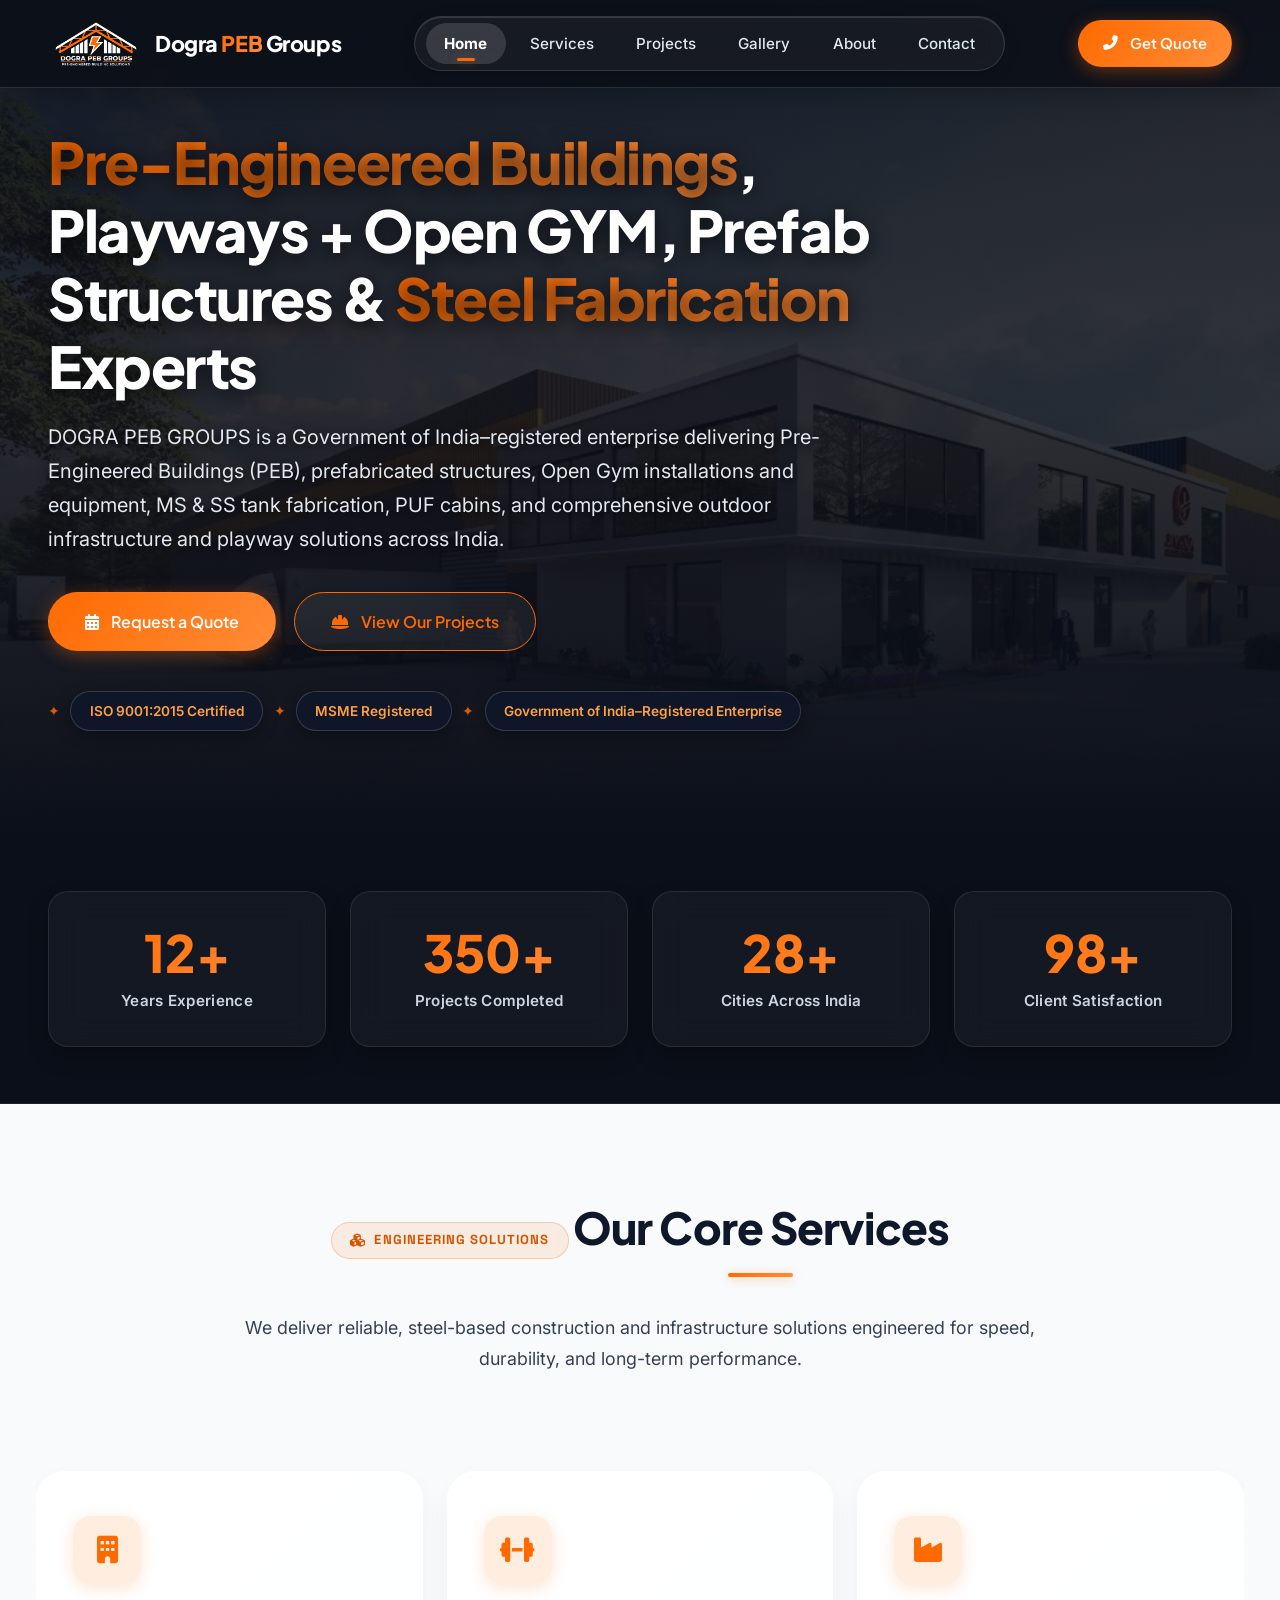
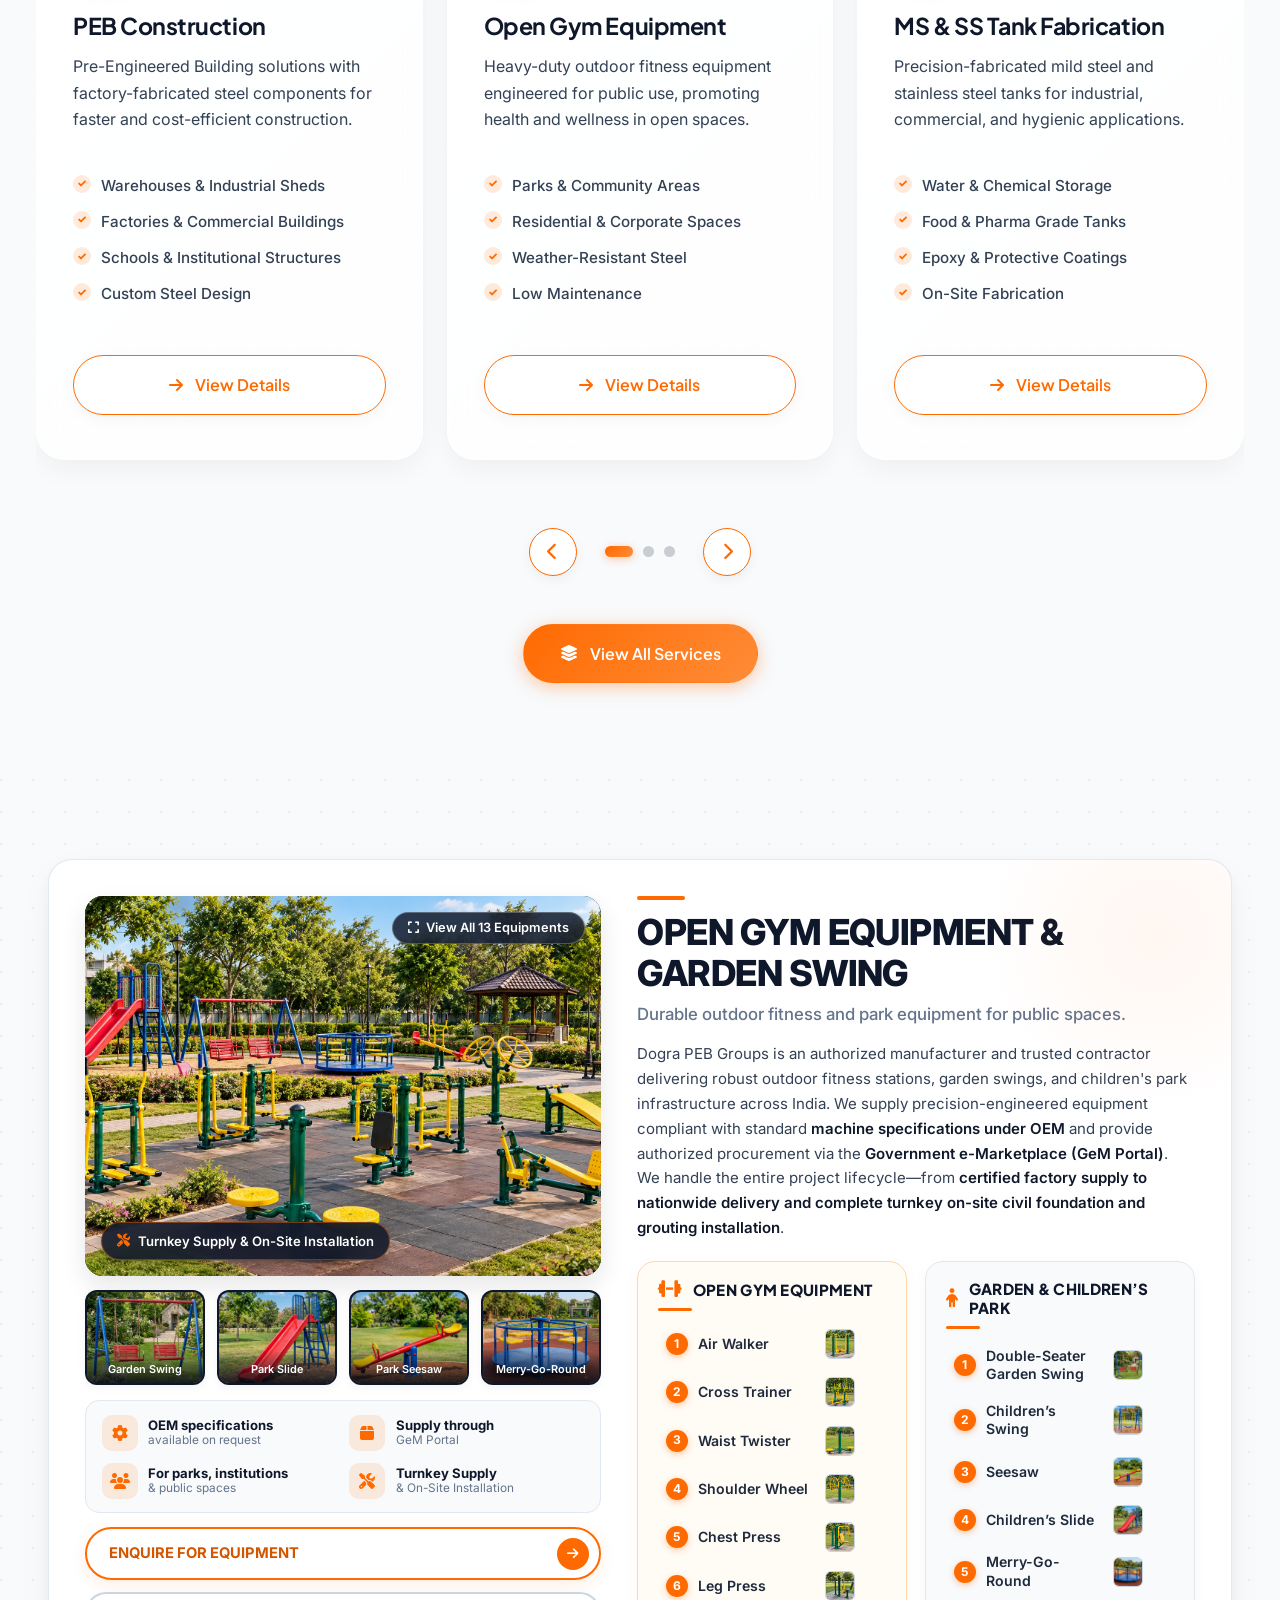
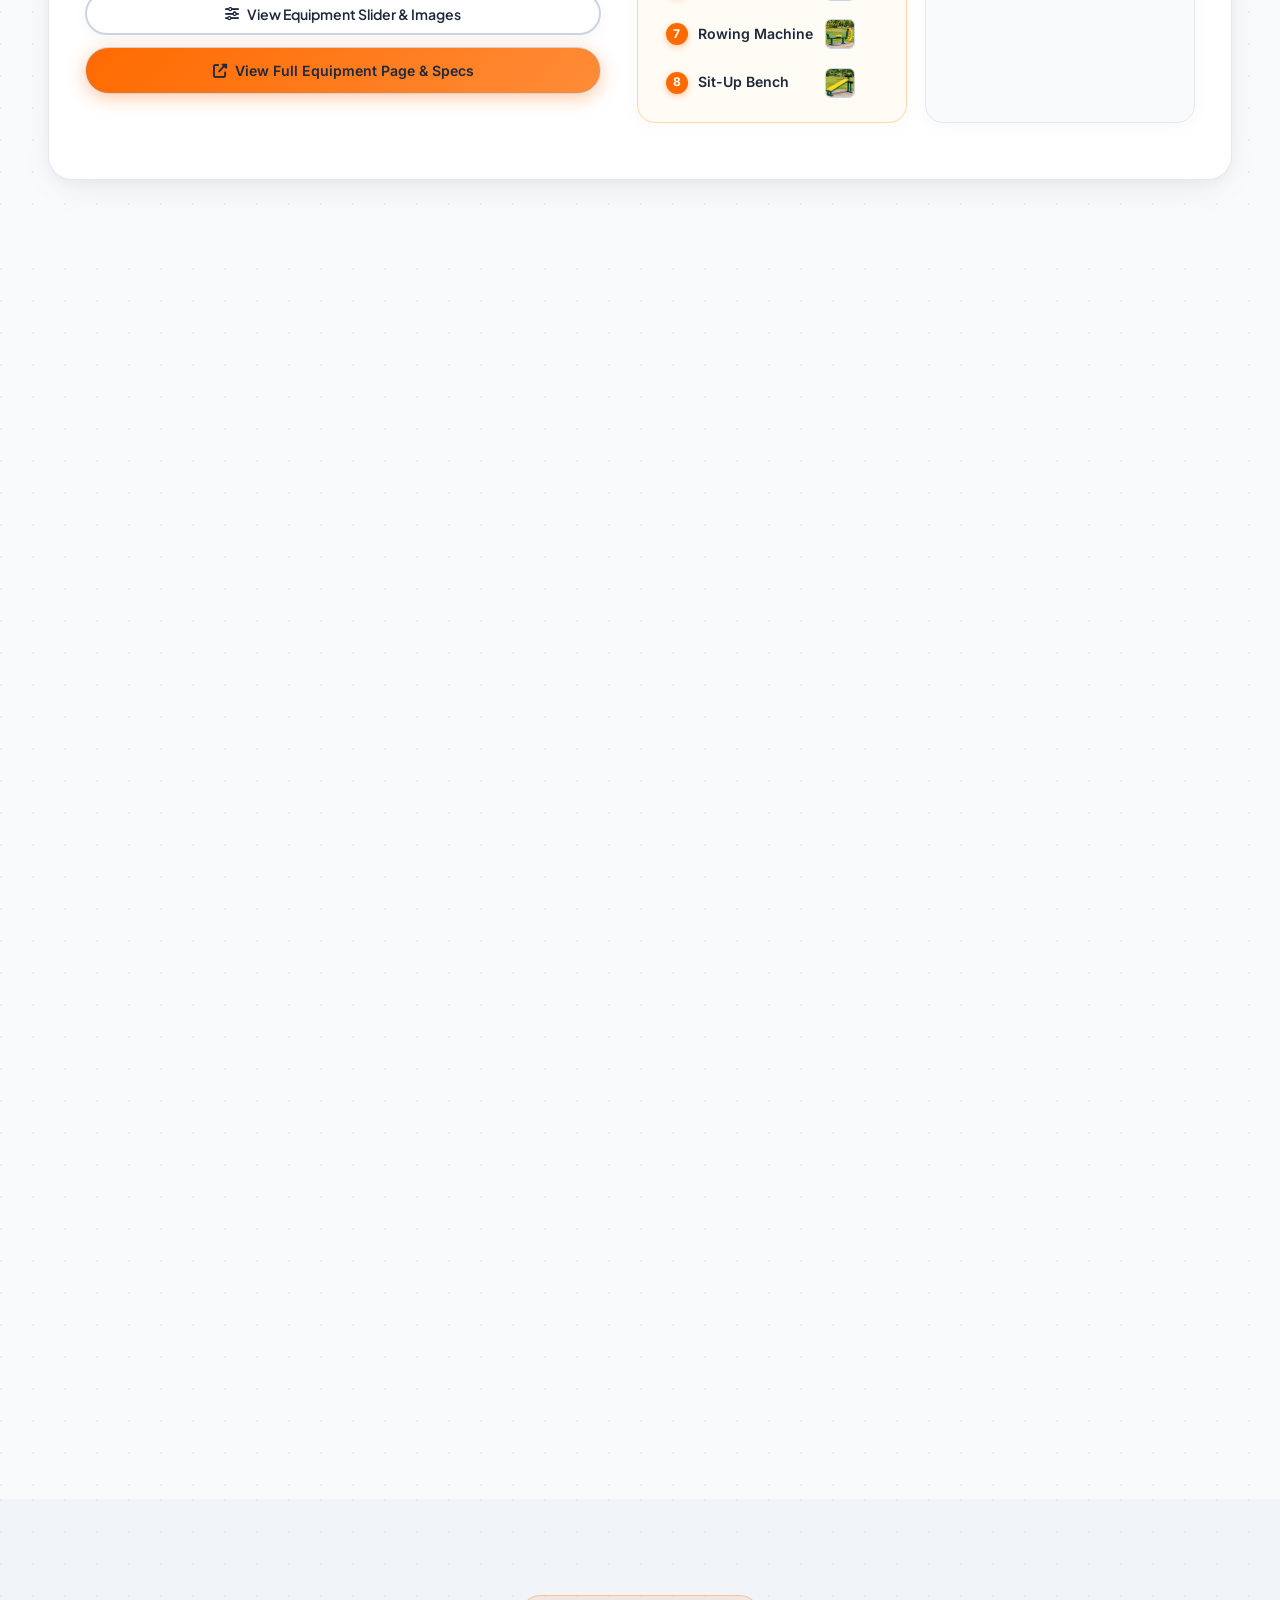
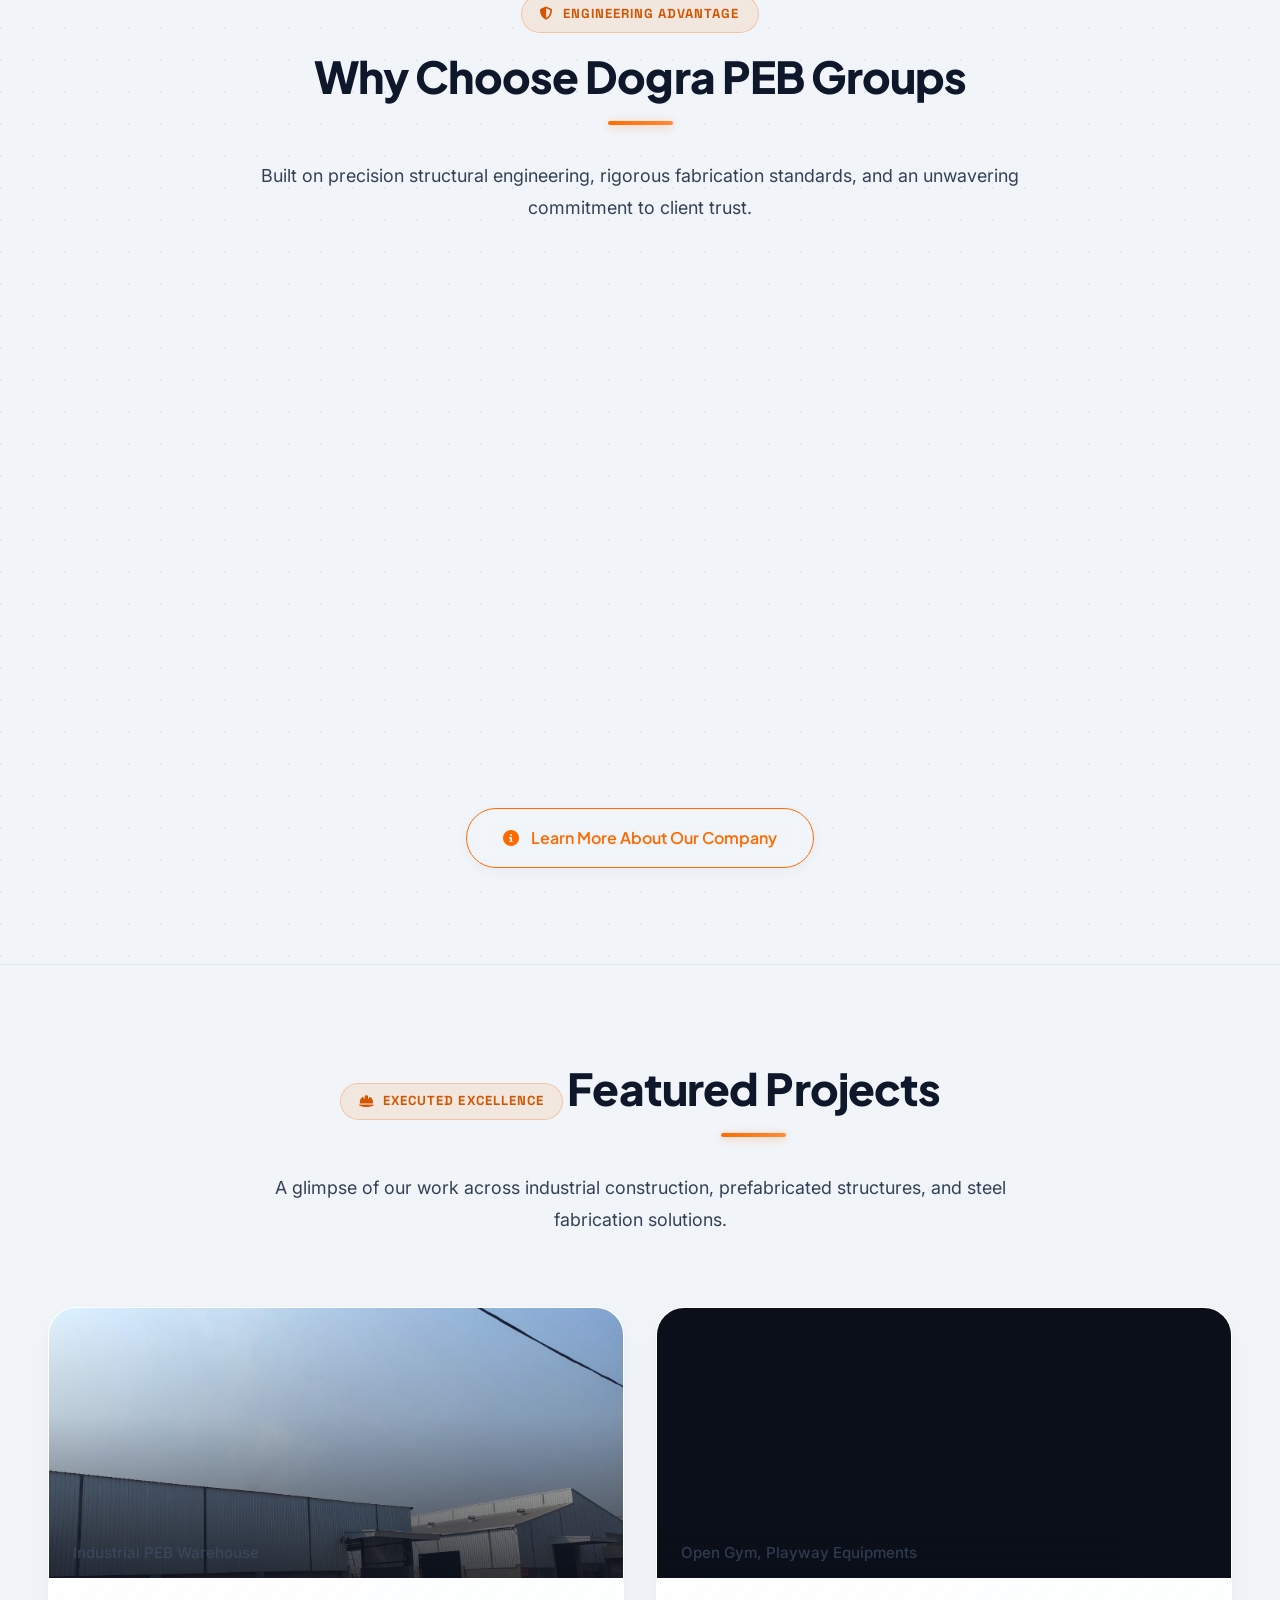
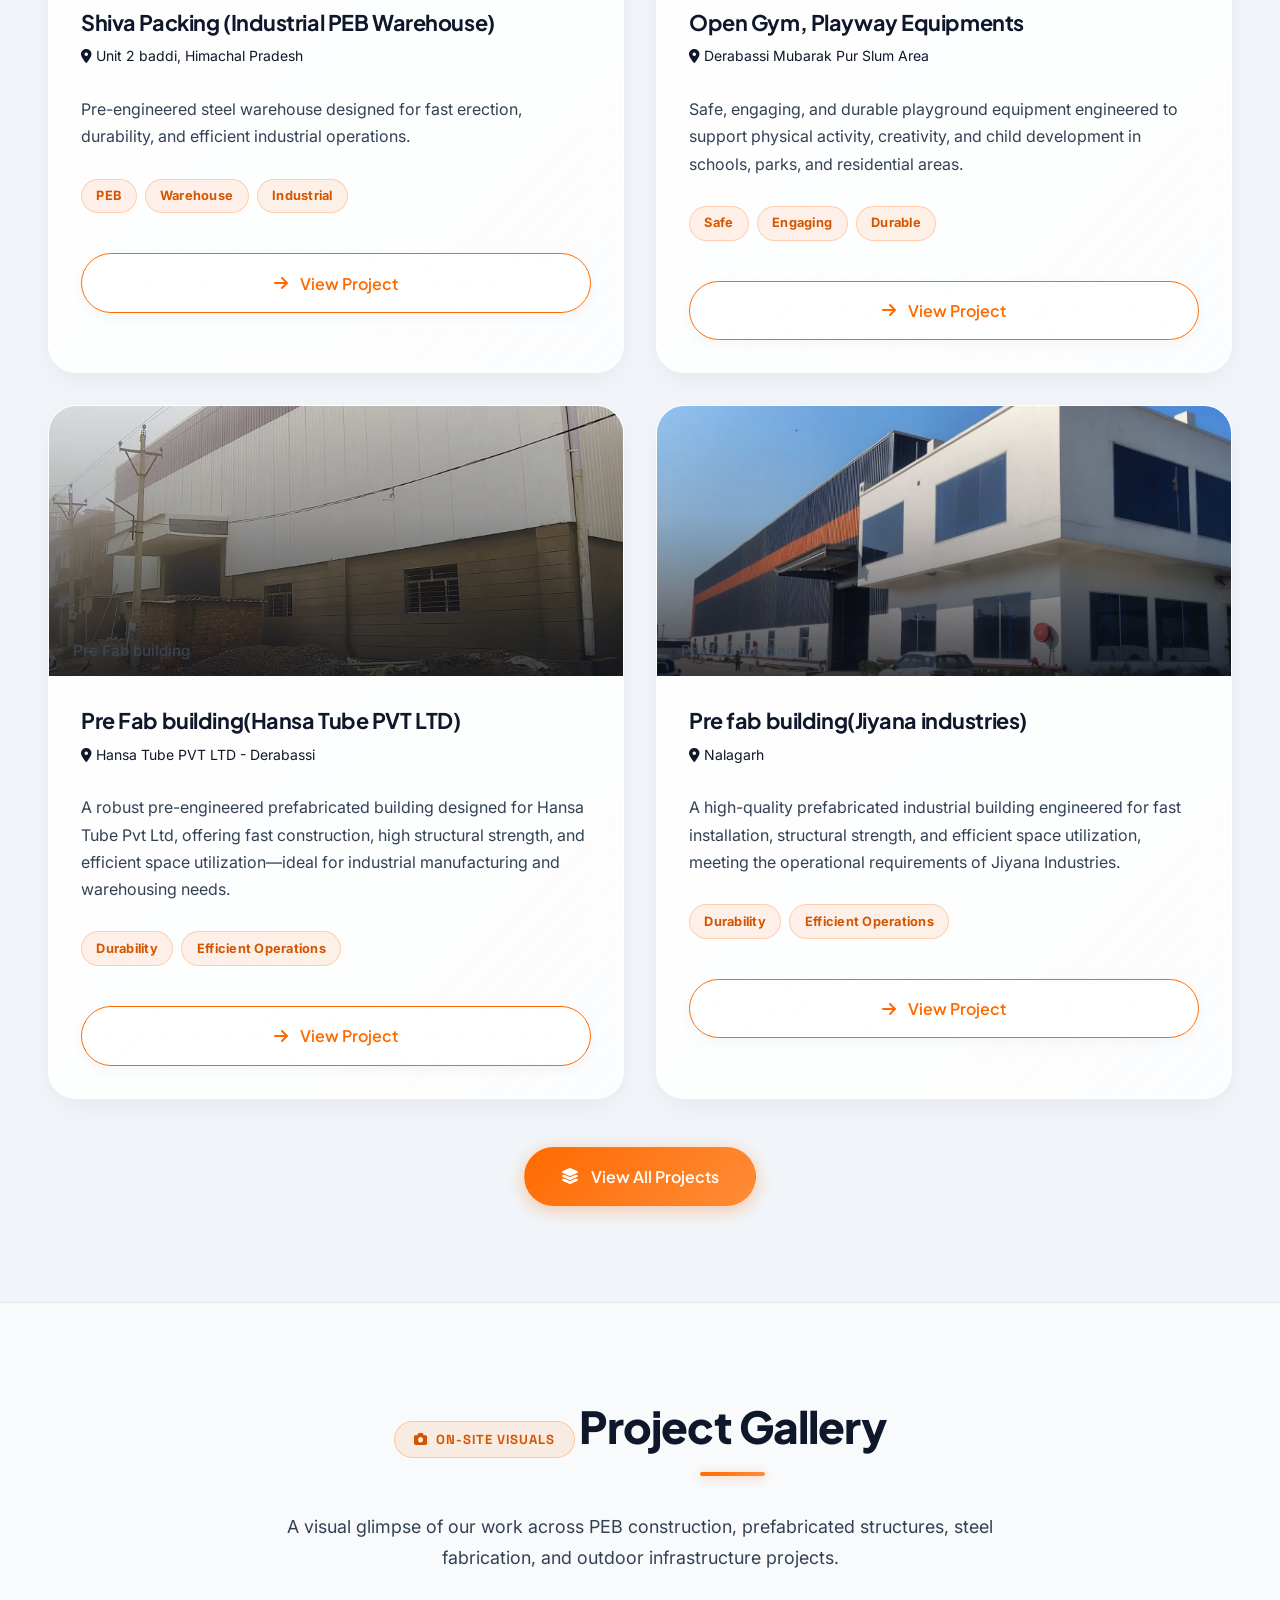
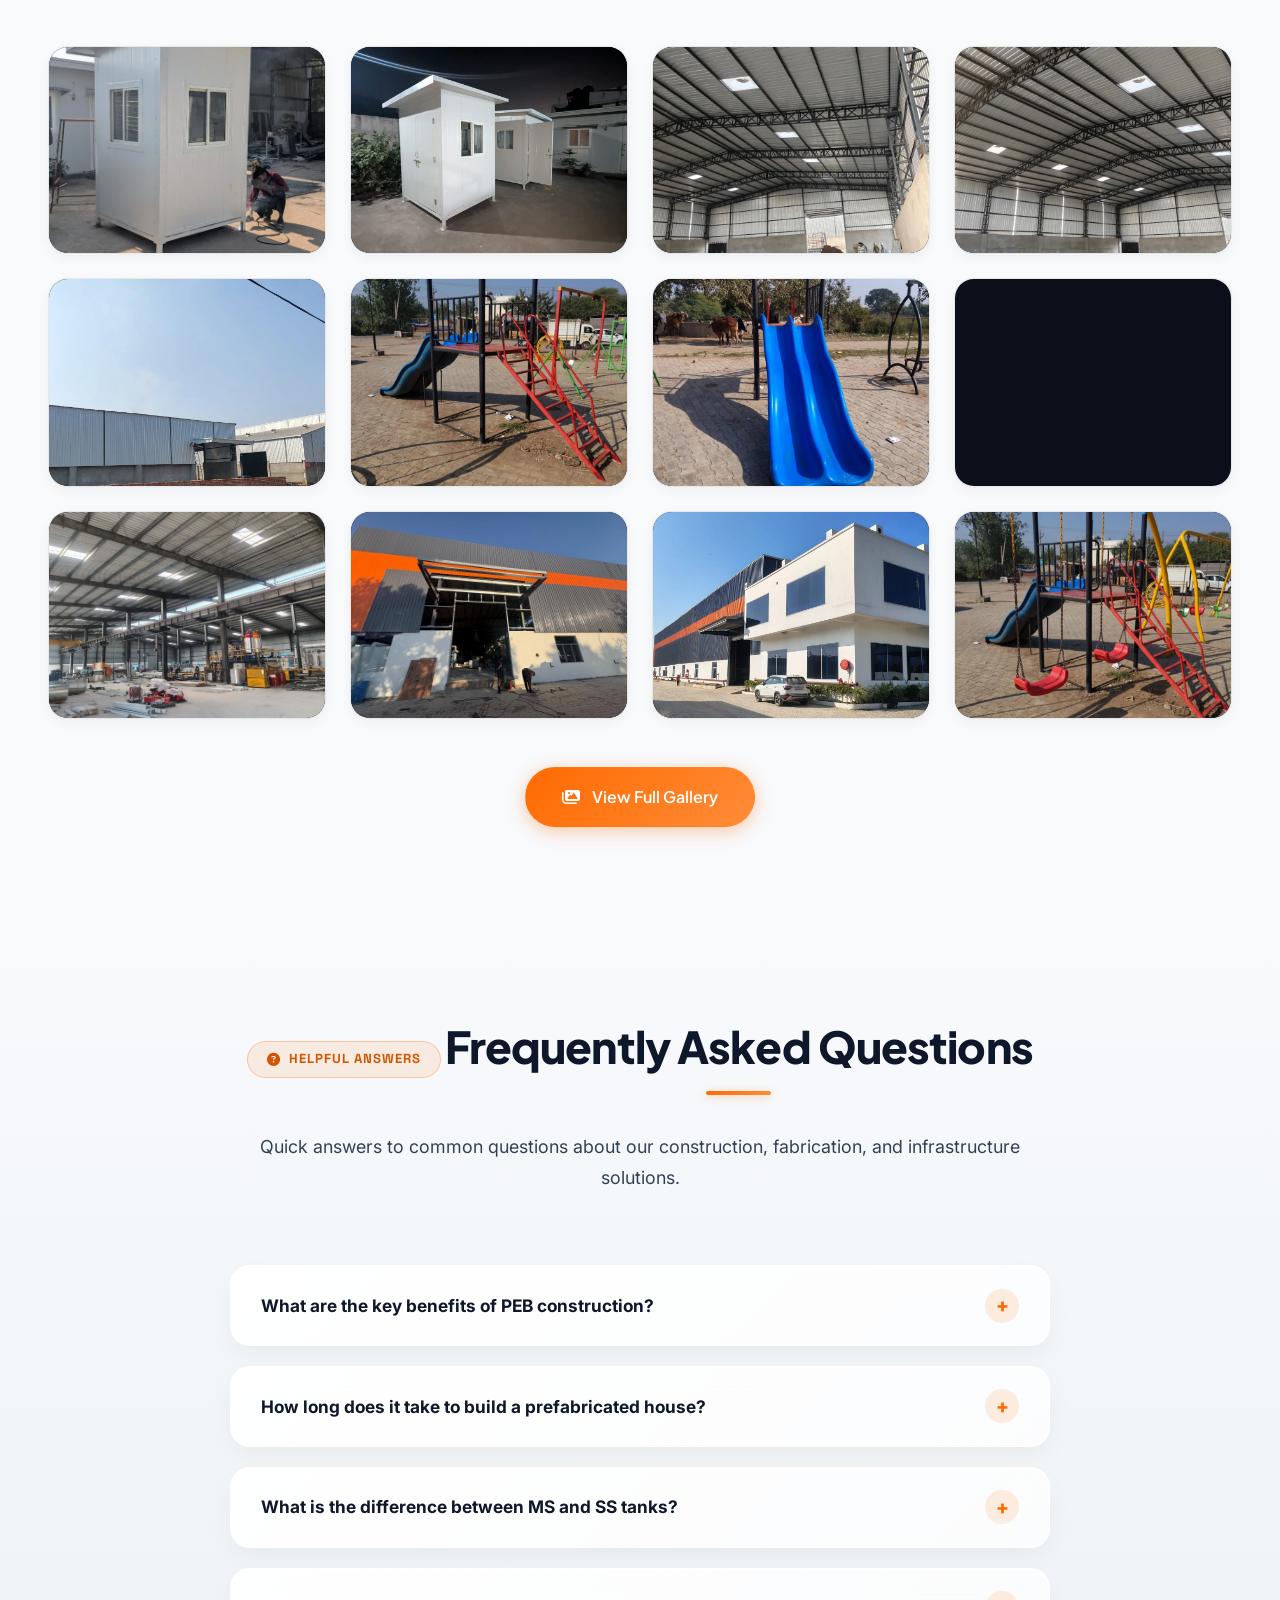
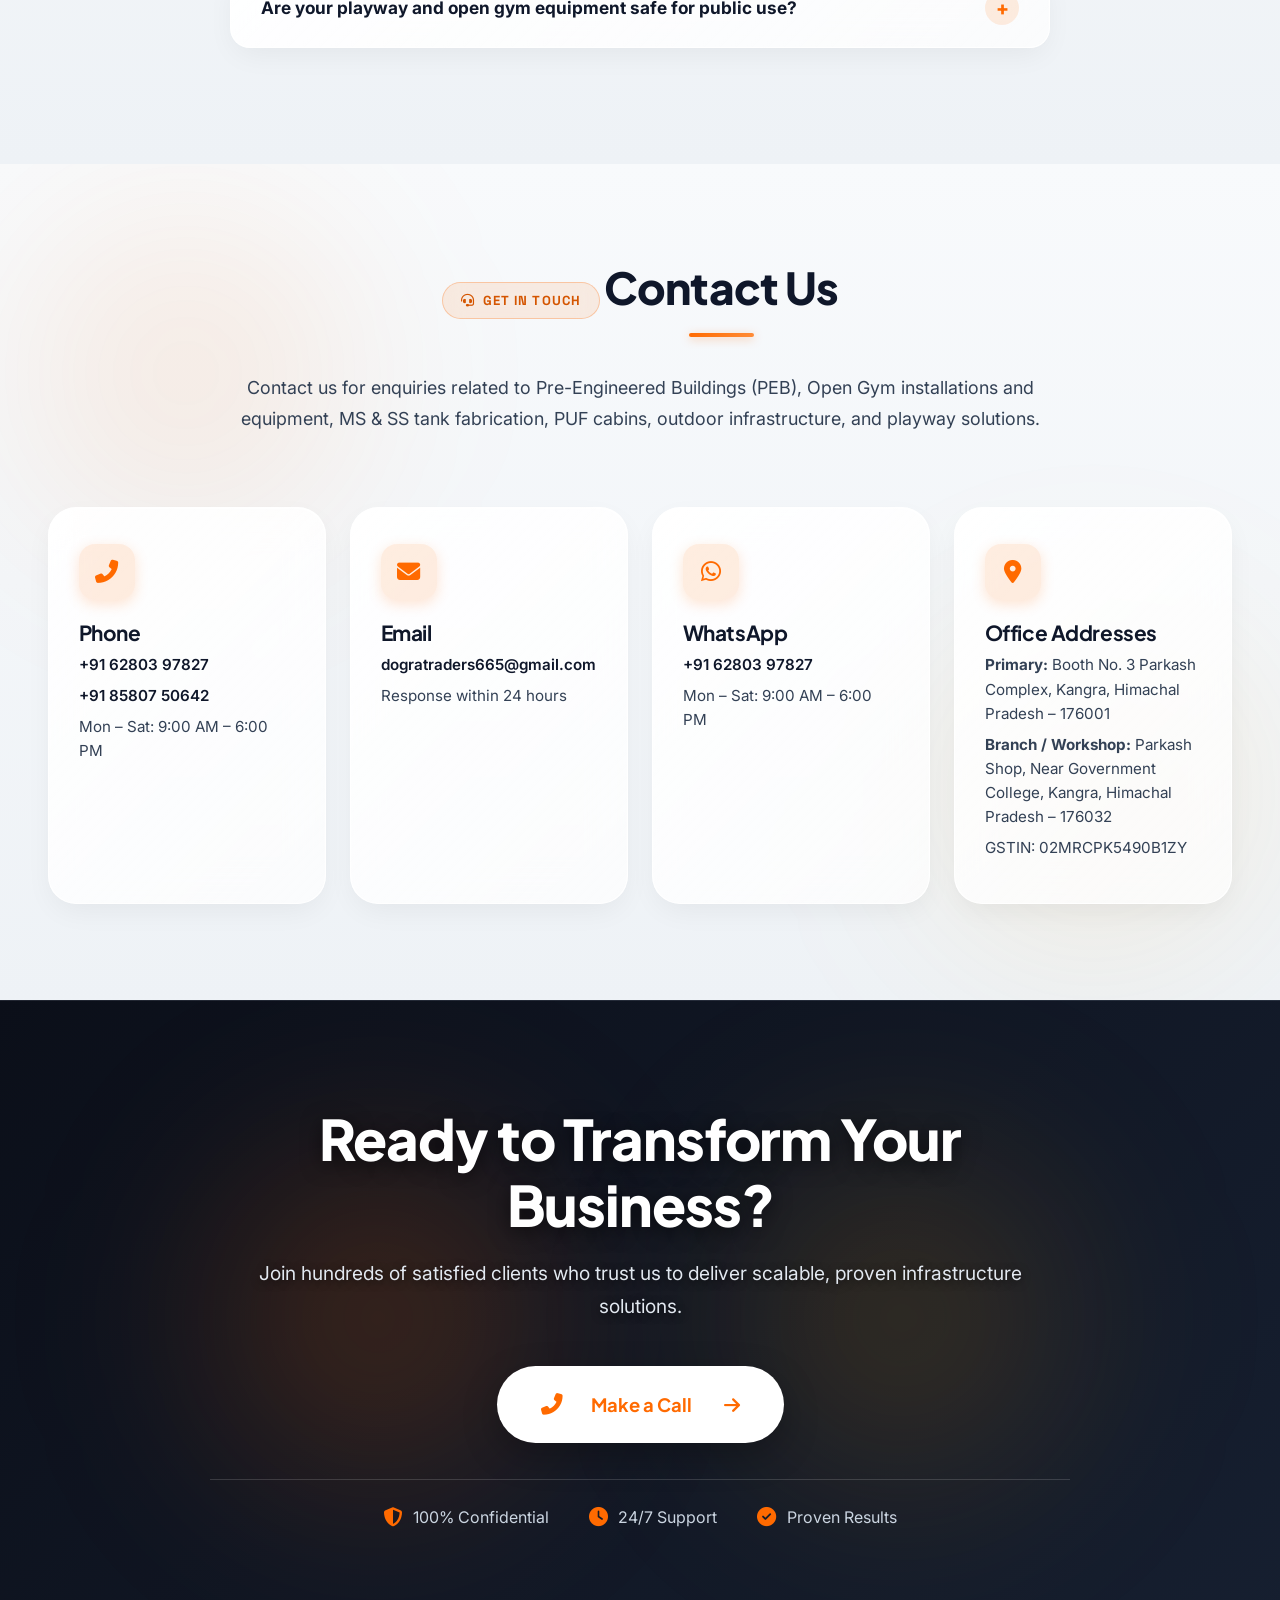
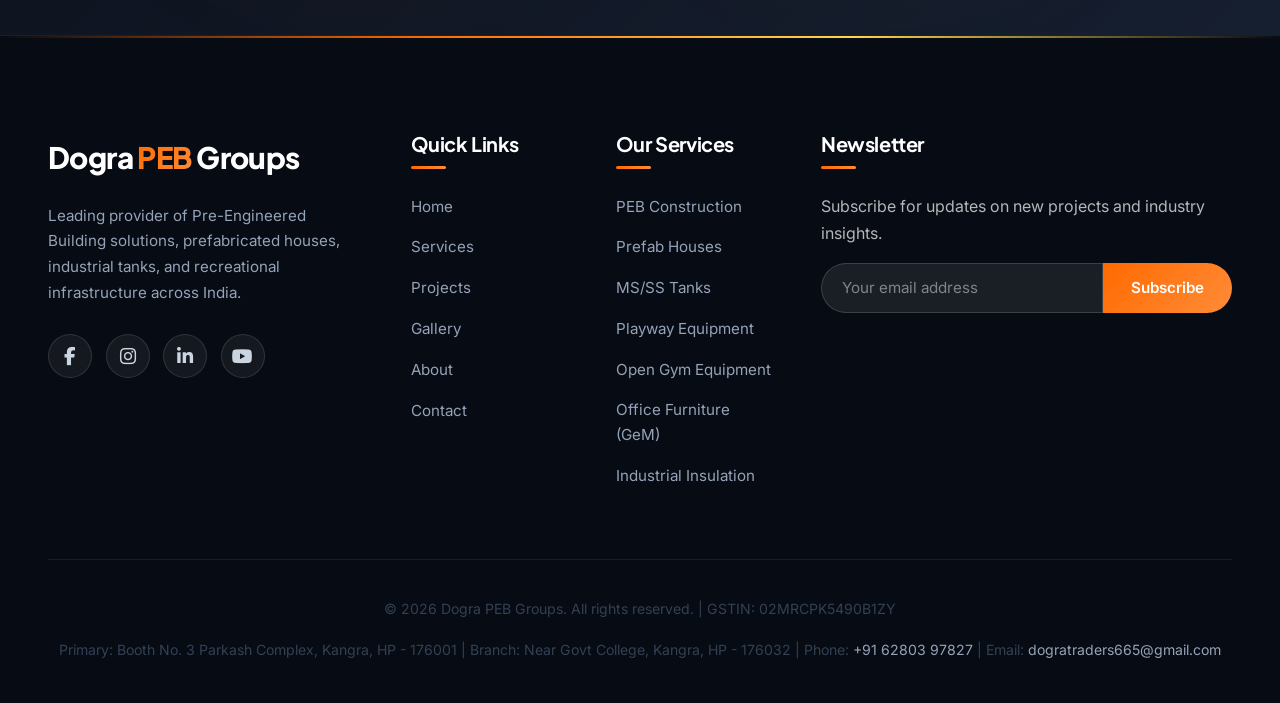
==== commit 4e22a255: "furniture section & page" ====
--- a/index.html
+++ b/index.html
@@ -576,6 +576,622 @@
         </div>
     </section>
 
+
+    <!-- ============================================ -->
+    <!-- Office Furniture – GeM Verified Seller Section -->
+    <!-- ============================================ -->
+    <section id="office-furniture-gem" class="section furniture-section bg-grid">
+        <div class="container">
+            <div class="furniture-card fade-in">
+                <div class="furniture-layout">
+
+                    <!-- Left Column: Visual Showcase Collage -->
+                    <div class="furniture-gallery">
+                        <div class="furniture-main-image-wrap" id="furnitureGalleryMain">
+                            <img src="assets/imgs/furniture/commomf_IMG1.JPG"
+                                 srcset="assets/imgs/furniture/commomf_IMG1.JPG"
+                                 alt="Office Furniture – GeM Verified Seller &amp; Make in India by Dogra PEB Groups"
+                                 class="furniture-main-image"
+                                 id="furnitureMainPhoto"
+                                 loading="lazy"
+                                 onerror="handleFurnitureImgFallback(this)">
+                            <div class="furniture-image-badge">
+                                <i class="fas fa-shield-alt"></i> GeM Verified Seller AFMM230008508202
+                            </div>
+                            <button class="furniture-catalog-btn furniture-modal-trigger" type="button" title="Open Full Furniture Catalog">
+                                <i class="fas fa-expand"></i> View All 88 Furniture Items
+                            </button>
+                        </div>
+
+                        <!-- 4 Thumbnails (Wooden, Metal, SS, Modular) -->
+                        <div class="furniture-thumb-grid">
+                            <div class="furniture-thumb active" data-cat="wooden" role="button" tabindex="0" title="Wooden Furniture (24 Items)">
+                                <img src="assets/imgs/furniture/Wooden_img1.jpg" alt="Wooden Office Furniture" loading="lazy">
+                                <span class="thumb-label">Wooden</span>
+                            </div>
+                            <div class="furniture-thumb" data-cat="metal" role="button" tabindex="0" title="Metal Furniture (20 Items)">
+                                <img src="assets/imgs/furniture/Metal_img1.jpg" alt="Metal Office Furniture" loading="lazy">
+                                <span class="thumb-label">Metal</span>
+                            </div>
+                            <div class="furniture-thumb" data-cat="ss" role="button" tabindex="0" title="Stainless Steel Furniture (20 Items)">
+                                <img src="assets/imgs/furniture/SS_img1.jpg" alt="Stainless Steel (SS) Furniture" loading="lazy">
+                                <span class="thumb-label">SS Furniture</span>
+                            </div>
+                            <div class="furniture-thumb" data-cat="modular" role="button" tabindex="0" title="Modular Furniture (24 Items)">
+                                <img src="assets/imgs/furniture/Modular_img1.jpg" alt="Modular Office Furniture" loading="lazy">
+                                <span class="thumb-label">Modular</span>
+                            </div>
+                        </div>
+
+                        <!-- Trust & Capability Badges Strip -->
+                        <div class="furniture-trust-strip">
+                            <div class="trust-strip-item">
+                                <div class="trust-icon"><i class="fas fa-shield-alt"></i></div>
+                                <div class="trust-text">
+                                    <span class="trust-title">GeM Seller ID</span>
+                                    <span class="trust-desc">AFMM230008508202</span>
+                                </div>
+                            </div>
+                            <div class="trust-strip-item">
+                                <div class="trust-icon"><i class="fas fa-flag"></i></div>
+                                <div class="trust-text">
+                                    <span class="trust-title">100% Make in India</span>
+                                    <span class="trust-desc">Across all furniture range</span>
+                                </div>
+                            </div>
+                            <div class="trust-strip-item">
+                                <div class="trust-icon"><i class="fas fa-landmark"></i></div>
+                                <div class="trust-text">
+                                    <span class="trust-title">Local Procurement</span>
+                                    <span class="trust-desc">Govt &amp; PSU Dept supply</span>
+                                </div>
+                            </div>
+                            <div class="trust-strip-item">
+                                <div class="trust-icon"><i class="fas fa-ruler-combined"></i></div>
+                                <div class="trust-text">
+                                    <span class="trust-title">Custom Solutions</span>
+                                    <span class="trust-desc">Supplied to required specs</span>
+                                </div>
+                            </div>
+                        </div>
+
+                        <!-- Action Buttons (Left Column) -->
+                        <div class="furniture-actions">
+                            <a href="contact-us/index.html?service=Office%20Furniture" class="btn-enquire-round">
+                                <span class="btn-text">ENQUIRE FOR FURNITURE</span>
+                                <span class="btn-arrow-icon"><i class="fas fa-arrow-right"></i></span>
+                            </a>
+                            <button type="button" class="btn btn-outline furniture-modal-trigger" id="openFurnitureModalBtnHome">
+                                <i class="fas fa-sliders-h"></i> View Furniture Slider &amp; Images
+                            </button>
+                            <a href="office-furniture/index.html" class="btn-dedicated-page">
+                                <i class="fas fa-external-link-alt"></i> View Full Furniture Page &amp; Specs
+                            </a>
+                        </div>
+                    </div>
+
+                    <!-- Right Column: Details & Material-Wise Lists in Boxes -->
+                    <div class="furniture-content">
+                        <div class="section-accent-bar"></div>
+                        <h2 class="furniture-title">OFFICE FURNITURE – GEM VERIFIED SELLER &amp; MAKE IN INDIA</h2>
+                        <p class="furniture-subtitle">We are pleased to offer a comprehensive range of Office Furniture under Wooden Furniture, Metal Furniture and Stainless Steel (SS) Furniture categories.</p>
+
+                        <p class="furniture-description">
+                            All the above-mentioned furniture items are listed on the <strong>Government e-Marketplace (GeM)</strong> under our seller account (<strong>GeM Seller ID: AFMM230008508202</strong>). We are committed to supporting the Government of India's <strong>Make in India</strong> initiative and <strong>local procurement policy</strong> by offering quality office furniture with reliable procurement and supply services. We cater to offices, government departments, PSUs, institutions and other organizations with customized dimensions, heavy-duty durability, and on-site delivery.
+                        </p>
+
+                        <!-- Highlighted Assurance Banner -->
+                        <div class="furniture-gem-banner">
+                            <div class="banner-icon">
+                                <i class="fas fa-certificate"></i>
+                            </div>
+                            <div class="furniture-gem-banner-text">
+                                <h4>OUR ASSURANCE</h4>
+                                <p>Your Trusted Partner for Office Furniture – GeM Procurement – Local Supply – Make in India. Furniture can be supplied as per required specifications, dimensions and project requirements.</p>
+                                <div class="furniture-gem-id-badge">
+                                    <i class="fas fa-check-circle"></i> GeM Seller ID: AFMM230008508202
+                                </div>
+                            </div>
+                        </div>
+
+                        <!-- Category Navigation Switcher -->
+                        <div class="furniture-category-nav" role="tablist">
+                            <button type="button" class="furniture-cat-tab active" data-cat="wooden" role="tab" aria-selected="true">
+                                <i class="fas fa-tree"></i> 1. Wooden Furniture <span class="tab-count">24</span>
+                            </button>
+                            <button type="button" class="furniture-cat-tab" data-cat="metal" role="tab" aria-selected="false">
+                                <i class="fas fa-cube"></i> 2. Metal Furniture <span class="tab-count">20</span>
+                            </button>
+                            <button type="button" class="furniture-cat-tab" data-cat="ss" role="tab" aria-selected="false">
+                                <i class="fas fa-shield-alt"></i> 3. SS Furniture <span class="tab-count">20</span>
+                            </button>
+                            <button type="button" class="furniture-cat-tab" data-cat="modular" role="tab" aria-selected="false">
+                                <i class="fas fa-border-all"></i> 4. Modular Furniture <span class="tab-count">24</span>
+                            </button>
+                        </div>
+
+                        <!-- Panel 1: Wooden Furniture -->
+                        <div class="furniture-cat-panel active" data-cat-panel="wooden">
+                            <div class="furniture-items-list-box">
+                                <div class="furniture-items-grid">
+
+                                    <div class="furniture-item-card cat-wooden" data-item-id="1" role="button" tabindex="0" title="Click to view details &amp; specs">
+                                        <span class="furniture-item-num">1</span>
+                                        <span class="furniture-item-title">Executive Office Table</span>
+                                        <i class="fas fa-chevron-right furniture-item-icon"></i>
+                                    </div>
+                                    <div class="furniture-item-card cat-wooden" data-item-id="2" role="button" tabindex="0" title="Click to view details &amp; specs">
+                                        <span class="furniture-item-num">2</span>
+                                        <span class="furniture-item-title">Manager Table</span>
+                                        <i class="fas fa-chevron-right furniture-item-icon"></i>
+                                    </div>
+                                    <div class="furniture-item-card cat-wooden" data-item-id="3" role="button" tabindex="0" title="Click to view details &amp; specs">
+                                        <span class="furniture-item-num">3</span>
+                                        <span class="furniture-item-title">Director Table</span>
+                                        <i class="fas fa-chevron-right furniture-item-icon"></i>
+                                    </div>
+                                    <div class="furniture-item-card cat-wooden" data-item-id="4" role="button" tabindex="0" title="Click to view details &amp; specs">
+                                        <span class="furniture-item-num">4</span>
+                                        <span class="furniture-item-title">CEO Cabin Table</span>
+                                        <i class="fas fa-chevron-right furniture-item-icon"></i>
+                                    </div>
+                                    <div class="furniture-item-card cat-wooden" data-item-id="5" role="button" tabindex="0" title="Click to view details &amp; specs">
+                                        <span class="furniture-item-num">5</span>
+                                        <span class="furniture-item-title">Conference Table</span>
+                                        <i class="fas fa-chevron-right furniture-item-icon"></i>
+                                    </div>
+                                    <div class="furniture-item-card cat-wooden" data-item-id="6" role="button" tabindex="0" title="Click to view details &amp; specs">
+                                        <span class="furniture-item-num">6</span>
+                                        <span class="furniture-item-title">Meeting Table</span>
+                                        <i class="fas fa-chevron-right furniture-item-icon"></i>
+                                    </div>
+                                    <div class="furniture-item-card cat-wooden" data-item-id="7" role="button" tabindex="0" title="Click to view details &amp; specs">
+                                        <span class="furniture-item-num">7</span>
+                                        <span class="furniture-item-title">Computer Table</span>
+                                        <i class="fas fa-chevron-right furniture-item-icon"></i>
+                                    </div>
+                                    <div class="furniture-item-card cat-wooden" data-item-id="8" role="button" tabindex="0" title="Click to view details &amp; specs">
+                                        <span class="furniture-item-num">8</span>
+                                        <span class="furniture-item-title">Reception Counter</span>
+                                        <i class="fas fa-chevron-right furniture-item-icon"></i>
+                                    </div>
+                                    <div class="furniture-item-card cat-wooden" data-item-id="9" role="button" tabindex="0" title="Click to view details &amp; specs">
+                                        <span class="furniture-item-num">9</span>
+                                        <span class="furniture-item-title">Reception Desk</span>
+                                        <i class="fas fa-chevron-right furniture-item-icon"></i>
+                                    </div>
+                                    <div class="furniture-item-card cat-wooden" data-item-id="10" role="button" tabindex="0" title="Click to view details &amp; specs">
+                                        <span class="furniture-item-num">10</span>
+                                        <span class="furniture-item-title">Wooden Workstation</span>
+                                        <i class="fas fa-chevron-right furniture-item-icon"></i>
+                                    </div>
+                                    <div class="furniture-item-card cat-wooden" data-item-id="11" role="button" tabindex="0" title="Click to view details &amp; specs">
+                                        <span class="furniture-item-num">11</span>
+                                        <span class="furniture-item-title">Wooden Storage Cabinet</span>
+                                        <i class="fas fa-chevron-right furniture-item-icon"></i>
+                                    </div>
+                                    <div class="furniture-item-card cat-wooden" data-item-id="12" role="button" tabindex="0" title="Click to view details &amp; specs">
+                                        <span class="furniture-item-num">12</span>
+                                        <span class="furniture-item-title">Wooden Filing Cabinet</span>
+                                        <i class="fas fa-chevron-right furniture-item-icon"></i>
+                                    </div>
+                                    <div class="furniture-item-card cat-wooden" data-item-id="13" role="button" tabindex="0" title="Click to view details &amp; specs">
+                                        <span class="furniture-item-num">13</span>
+                                        <span class="furniture-item-title">Wooden Bookshelf</span>
+                                        <i class="fas fa-chevron-right furniture-item-icon"></i>
+                                    </div>
+                                    <div class="furniture-item-card cat-wooden" data-item-id="14" role="button" tabindex="0" title="Click to view details &amp; specs">
+                                        <span class="furniture-item-num">14</span>
+                                        <span class="furniture-item-title">Wooden Credenza</span>
+                                        <i class="fas fa-chevron-right furniture-item-icon"></i>
+                                    </div>
+                                    <div class="furniture-item-card cat-wooden" data-item-id="15" role="button" tabindex="0" title="Click to view details &amp; specs">
+                                        <span class="furniture-item-num">15</span>
+                                        <span class="furniture-item-title">Wooden Side Table</span>
+                                        <i class="fas fa-chevron-right furniture-item-icon"></i>
+                                    </div>
+                                    <div class="furniture-item-card cat-wooden" data-item-id="16" role="button" tabindex="0" title="Click to view details &amp; specs">
+                                        <span class="furniture-item-num">16</span>
+                                        <span class="furniture-item-title">Wooden Centre Table</span>
+                                        <i class="fas fa-chevron-right furniture-item-icon"></i>
+                                    </div>
+                                    <div class="furniture-item-card cat-wooden" data-item-id="17" role="button" tabindex="0" title="Click to view details &amp; specs">
+                                        <span class="furniture-item-num">17</span>
+                                        <span class="furniture-item-title">Wooden Coffee Table</span>
+                                        <i class="fas fa-chevron-right furniture-item-icon"></i>
+                                    </div>
+                                    <div class="furniture-item-card cat-wooden" data-item-id="18" role="button" tabindex="0" title="Click to view details &amp; specs">
+                                        <span class="furniture-item-num">18</span>
+                                        <span class="furniture-item-title">Wooden Wall Cabinet</span>
+                                        <i class="fas fa-chevron-right furniture-item-icon"></i>
+                                    </div>
+                                    <div class="furniture-item-card cat-wooden" data-item-id="19" role="button" tabindex="0" title="Click to view details &amp; specs">
+                                        <span class="furniture-item-num">19</span>
+                                        <span class="furniture-item-title">Wooden Display Unit</span>
+                                        <i class="fas fa-chevron-right furniture-item-icon"></i>
+                                    </div>
+                                    <div class="furniture-item-card cat-wooden" data-item-id="20" role="button" tabindex="0" title="Click to view details &amp; specs">
+                                        <span class="furniture-item-num">20</span>
+                                        <span class="furniture-item-title">Wooden Sofa Frame</span>
+                                        <i class="fas fa-chevron-right furniture-item-icon"></i>
+                                    </div>
+                                    <div class="furniture-item-card cat-wooden" data-item-id="21" role="button" tabindex="0" title="Click to view details &amp; specs">
+                                        <span class="furniture-item-num">21</span>
+                                        <span class="furniture-item-title">Wooden Waiting Bench</span>
+                                        <i class="fas fa-chevron-right furniture-item-icon"></i>
+                                    </div>
+                                    <div class="furniture-item-card cat-wooden" data-item-id="22" role="button" tabindex="0" title="Click to view details &amp; specs">
+                                        <span class="furniture-item-num">22</span>
+                                        <span class="furniture-item-title">Wooden Pantry Cabinet</span>
+                                        <i class="fas fa-chevron-right furniture-item-icon"></i>
+                                    </div>
+                                    <div class="furniture-item-card cat-wooden" data-item-id="23" role="button" tabindex="0" title="Click to view details &amp; specs">
+                                        <span class="furniture-item-num">23</span>
+                                        <span class="furniture-item-title">Wooden Locker Cabinet</span>
+                                        <i class="fas fa-chevron-right furniture-item-icon"></i>
+                                    </div>
+                                    <div class="furniture-item-card cat-wooden" data-item-id="24" role="button" tabindex="0" title="Click to view details &amp; specs">
+                                        <span class="furniture-item-num">24</span>
+                                        <span class="furniture-item-title">Wooden Podium / Lectern</span>
+                                        <i class="fas fa-chevron-right furniture-item-icon"></i>
+                                    </div>
+                                </div>
+                            </div>
+                        </div>
+
+                        <!-- Panel 2: Metal Furniture -->
+                        <div class="furniture-cat-panel" data-cat-panel="metal">
+                            <div class="furniture-items-list-box">
+                                <div class="furniture-items-grid">
+
+                                    <div class="furniture-item-card cat-metal" data-item-id="25" role="button" tabindex="0" title="Click to view details &amp; specs">
+                                        <span class="furniture-item-num">1</span>
+                                        <span class="furniture-item-title">Metal Office Table</span>
+                                        <i class="fas fa-chevron-right furniture-item-icon"></i>
+                                    </div>
+                                    <div class="furniture-item-card cat-metal" data-item-id="26" role="button" tabindex="0" title="Click to view details &amp; specs">
+                                        <span class="furniture-item-num">2</span>
+                                        <span class="furniture-item-title">Metal Computer Table</span>
+                                        <i class="fas fa-chevron-right furniture-item-icon"></i>
+                                    </div>
+                                    <div class="furniture-item-card cat-metal" data-item-id="27" role="button" tabindex="0" title="Click to view details &amp; specs">
+                                        <span class="furniture-item-num">3</span>
+                                        <span class="furniture-item-title">Metal Workstation Frame</span>
+                                        <i class="fas fa-chevron-right furniture-item-icon"></i>
+                                    </div>
+                                    <div class="furniture-item-card cat-metal" data-item-id="28" role="button" tabindex="0" title="Click to view details &amp; specs">
+                                        <span class="furniture-item-num">4</span>
+                                        <span class="furniture-item-title">Metal Office Chair</span>
+                                        <i class="fas fa-chevron-right furniture-item-icon"></i>
+                                    </div>
+                                    <div class="furniture-item-card cat-metal" data-item-id="29" role="button" tabindex="0" title="Click to view details &amp; specs">
+                                        <span class="furniture-item-num">5</span>
+                                        <span class="furniture-item-title">Metal Visitor Chair</span>
+                                        <i class="fas fa-chevron-right furniture-item-icon"></i>
+                                    </div>
+                                    <div class="furniture-item-card cat-metal" data-item-id="30" role="button" tabindex="0" title="Click to view details &amp; specs">
+                                        <span class="furniture-item-num">6</span>
+                                        <span class="furniture-item-title">Metal Filing Cabinet</span>
+                                        <i class="fas fa-chevron-right furniture-item-icon"></i>
+                                    </div>
+                                    <div class="furniture-item-card cat-metal" data-item-id="31" role="button" tabindex="0" title="Click to view details &amp; specs">
+                                        <span class="furniture-item-num">7</span>
+                                        <span class="furniture-item-title">Metal Storage Cabinet</span>
+                                        <i class="fas fa-chevron-right furniture-item-icon"></i>
+                                    </div>
+                                    <div class="furniture-item-card cat-metal" data-item-id="32" role="button" tabindex="0" title="Click to view details &amp; specs">
+                                        <span class="furniture-item-num">8</span>
+                                        <span class="furniture-item-title">Metal Almirah</span>
+                                        <i class="fas fa-chevron-right furniture-item-icon"></i>
+                                    </div>
+                                    <div class="furniture-item-card cat-metal" data-item-id="33" role="button" tabindex="0" title="Click to view details &amp; specs">
+                                        <span class="furniture-item-num">9</span>
+                                        <span class="furniture-item-title">Metal Locker</span>
+                                        <i class="fas fa-chevron-right furniture-item-icon"></i>
+                                    </div>
+                                    <div class="furniture-item-card cat-metal" data-item-id="34" role="button" tabindex="0" title="Click to view details &amp; specs">
+                                        <span class="furniture-item-num">10</span>
+                                        <span class="furniture-item-title">Metal Bookshelf</span>
+                                        <i class="fas fa-chevron-right furniture-item-icon"></i>
+                                    </div>
+                                    <div class="furniture-item-card cat-metal" data-item-id="35" role="button" tabindex="0" title="Click to view details &amp; specs">
+                                        <span class="furniture-item-num">11</span>
+                                        <span class="furniture-item-title">Metal Open Rack</span>
+                                        <i class="fas fa-chevron-right furniture-item-icon"></i>
+                                    </div>
+                                    <div class="furniture-item-card cat-metal" data-item-id="36" role="button" tabindex="0" title="Click to view details &amp; specs">
+                                        <span class="furniture-item-num">12</span>
+                                        <span class="furniture-item-title">Metal Drawer Cabinet</span>
+                                        <i class="fas fa-chevron-right furniture-item-icon"></i>
+                                    </div>
+                                    <div class="furniture-item-card cat-metal" data-item-id="37" role="button" tabindex="0" title="Click to view details &amp; specs">
+                                        <span class="furniture-item-num">13</span>
+                                        <span class="furniture-item-title">Metal Printer Stand</span>
+                                        <i class="fas fa-chevron-right furniture-item-icon"></i>
+                                    </div>
+                                    <div class="furniture-item-card cat-metal" data-item-id="38" role="button" tabindex="0" title="Click to view details &amp; specs">
+                                        <span class="furniture-item-num">14</span>
+                                        <span class="furniture-item-title">Metal CPU Trolley</span>
+                                        <i class="fas fa-chevron-right furniture-item-icon"></i>
+                                    </div>
+                                    <div class="furniture-item-card cat-metal" data-item-id="39" role="button" tabindex="0" title="Click to view details &amp; specs">
+                                        <span class="furniture-item-num">15</span>
+                                        <span class="furniture-item-title">Metal Folding Table</span>
+                                        <i class="fas fa-chevron-right furniture-item-icon"></i>
+                                    </div>
+                                    <div class="furniture-item-card cat-metal" data-item-id="40" role="button" tabindex="0" title="Click to view details &amp; specs">
+                                        <span class="furniture-item-num">16</span>
+                                        <span class="furniture-item-title">Metal Folding Chair</span>
+                                        <i class="fas fa-chevron-right furniture-item-icon"></i>
+                                    </div>
+                                    <div class="furniture-item-card cat-metal" data-item-id="41" role="button" tabindex="0" title="Click to view details &amp; specs">
+                                        <span class="furniture-item-num">17</span>
+                                        <span class="furniture-item-title">Metal Bed (if required)</span>
+                                        <i class="fas fa-chevron-right furniture-item-icon"></i>
+                                    </div>
+                                    <div class="furniture-item-card cat-metal" data-item-id="42" role="button" tabindex="0" title="Click to view details &amp; specs">
+                                        <span class="furniture-item-num">18</span>
+                                        <span class="furniture-item-title">Metal Cafeteria Table</span>
+                                        <i class="fas fa-chevron-right furniture-item-icon"></i>
+                                    </div>
+                                    <div class="furniture-item-card cat-metal" data-item-id="43" role="button" tabindex="0" title="Click to view details &amp; specs">
+                                        <span class="furniture-item-num">19</span>
+                                        <span class="furniture-item-title">Metal Cafeteria Bench</span>
+                                        <i class="fas fa-chevron-right furniture-item-icon"></i>
+                                    </div>
+                                    <div class="furniture-item-card cat-metal" data-item-id="44" role="button" tabindex="0" title="Click to view details &amp; specs">
+                                        <span class="furniture-item-num">20</span>
+                                        <span class="furniture-item-title">Metal Partition Frame</span>
+                                        <i class="fas fa-chevron-right furniture-item-icon"></i>
+                                    </div>
+                                </div>
+                            </div>
+                        </div>
+
+                        <!-- Panel 3: SS Furniture -->
+                        <div class="furniture-cat-panel" data-cat-panel="ss">
+                            <div class="furniture-items-list-box">
+                                <div class="furniture-items-grid">
+
+                                    <div class="furniture-item-card cat-ss" data-item-id="45" role="button" tabindex="0" title="Click to view details &amp; specs">
+                                        <span class="furniture-item-num">1</span>
+                                        <span class="furniture-item-title">SS Waiting Bench – 2 Seater</span>
+                                        <i class="fas fa-chevron-right furniture-item-icon"></i>
+                                    </div>
+                                    <div class="furniture-item-card cat-ss" data-item-id="46" role="button" tabindex="0" title="Click to view details &amp; specs">
+                                        <span class="furniture-item-num">2</span>
+                                        <span class="furniture-item-title">SS Waiting Bench – 3 Seater</span>
+                                        <i class="fas fa-chevron-right furniture-item-icon"></i>
+                                    </div>
+                                    <div class="furniture-item-card cat-ss" data-item-id="47" role="button" tabindex="0" title="Click to view details &amp; specs">
+                                        <span class="furniture-item-num">3</span>
+                                        <span class="furniture-item-title">SS Waiting Bench – 4 Seater</span>
+                                        <i class="fas fa-chevron-right furniture-item-icon"></i>
+                                    </div>
+                                    <div class="furniture-item-card cat-ss" data-item-id="48" role="button" tabindex="0" title="Click to view details &amp; specs">
+                                        <span class="furniture-item-num">4</span>
+                                        <span class="furniture-item-title">SS Visitor Chair</span>
+                                        <i class="fas fa-chevron-right furniture-item-icon"></i>
+                                    </div>
+                                    <div class="furniture-item-card cat-ss" data-item-id="49" role="button" tabindex="0" title="Click to view details &amp; specs">
+                                        <span class="furniture-item-num">5</span>
+                                        <span class="furniture-item-title">SS Reception Bench</span>
+                                        <i class="fas fa-chevron-right furniture-item-icon"></i>
+                                    </div>
+                                    <div class="furniture-item-card cat-ss" data-item-id="50" role="button" tabindex="0" title="Click to view details &amp; specs">
+                                        <span class="furniture-item-num">6</span>
+                                        <span class="furniture-item-title">SS Office Table</span>
+                                        <i class="fas fa-chevron-right furniture-item-icon"></i>
+                                    </div>
+                                    <div class="furniture-item-card cat-ss" data-item-id="51" role="button" tabindex="0" title="Click to view details &amp; specs">
+                                        <span class="furniture-item-num">7</span>
+                                        <span class="furniture-item-title">SS Dining Table</span>
+                                        <i class="fas fa-chevron-right furniture-item-icon"></i>
+                                    </div>
+                                    <div class="furniture-item-card cat-ss" data-item-id="52" role="button" tabindex="0" title="Click to view details &amp; specs">
+                                        <span class="furniture-item-num">8</span>
+                                        <span class="furniture-item-title">SS Cafeteria Table</span>
+                                        <i class="fas fa-chevron-right furniture-item-icon"></i>
+                                    </div>
+                                    <div class="furniture-item-card cat-ss" data-item-id="53" role="button" tabindex="0" title="Click to view details &amp; specs">
+                                        <span class="furniture-item-num">9</span>
+                                        <span class="furniture-item-title">SS Cafeteria Bench</span>
+                                        <i class="fas fa-chevron-right furniture-item-icon"></i>
+                                    </div>
+                                    <div class="furniture-item-card cat-ss" data-item-id="54" role="button" tabindex="0" title="Click to view details &amp; specs">
+                                        <span class="furniture-item-num">10</span>
+                                        <span class="furniture-item-title">SS Storage Rack</span>
+                                        <i class="fas fa-chevron-right furniture-item-icon"></i>
+                                    </div>
+                                    <div class="furniture-item-card cat-ss" data-item-id="55" role="button" tabindex="0" title="Click to view details &amp; specs">
+                                        <span class="furniture-item-num">11</span>
+                                        <span class="furniture-item-title">SS Open Rack</span>
+                                        <i class="fas fa-chevron-right furniture-item-icon"></i>
+                                    </div>
+                                    <div class="furniture-item-card cat-ss" data-item-id="56" role="button" tabindex="0" title="Click to view details &amp; specs">
+                                        <span class="furniture-item-num">12</span>
+                                        <span class="furniture-item-title">SS Shoe Rack</span>
+                                        <i class="fas fa-chevron-right furniture-item-icon"></i>
+                                    </div>
+                                    <div class="furniture-item-card cat-ss" data-item-id="57" role="button" tabindex="0" title="Click to view details &amp; specs">
+                                        <span class="furniture-item-num">13</span>
+                                        <span class="furniture-item-title">SS Storage Cabinet</span>
+                                        <i class="fas fa-chevron-right furniture-item-icon"></i>
+                                    </div>
+                                    <div class="furniture-item-card cat-ss" data-item-id="58" role="button" tabindex="0" title="Click to view details &amp; specs">
+                                        <span class="furniture-item-num">14</span>
+                                        <span class="furniture-item-title">SS Locker Cabinet</span>
+                                        <i class="fas fa-chevron-right furniture-item-icon"></i>
+                                    </div>
+                                    <div class="furniture-item-card cat-ss" data-item-id="59" role="button" tabindex="0" title="Click to view details &amp; specs">
+                                        <span class="furniture-item-num">15</span>
+                                        <span class="furniture-item-title">SS Pantry Table</span>
+                                        <i class="fas fa-chevron-right furniture-item-icon"></i>
+                                    </div>
+                                    <div class="furniture-item-card cat-ss" data-item-id="60" role="button" tabindex="0" title="Click to view details &amp; specs">
+                                        <span class="furniture-item-num">16</span>
+                                        <span class="furniture-item-title">SS Serving Counter</span>
+                                        <i class="fas fa-chevron-right furniture-item-icon"></i>
+                                    </div>
+                                    <div class="furniture-item-card cat-ss" data-item-id="61" role="button" tabindex="0" title="Click to view details &amp; specs">
+                                        <span class="furniture-item-num">17</span>
+                                        <span class="furniture-item-title">SS Trolley</span>
+                                        <i class="fas fa-chevron-right furniture-item-icon"></i>
+                                    </div>
+                                    <div class="furniture-item-card cat-ss" data-item-id="62" role="button" tabindex="0" title="Click to view details &amp; specs">
+                                        <span class="furniture-item-num">18</span>
+                                        <span class="furniture-item-title">SS Display Stand</span>
+                                        <i class="fas fa-chevron-right furniture-item-icon"></i>
+                                    </div>
+                                    <div class="furniture-item-card cat-ss" data-item-id="63" role="button" tabindex="0" title="Click to view details &amp; specs">
+                                        <span class="furniture-item-num">19</span>
+                                        <span class="furniture-item-title">SS Newspaper Stand</span>
+                                        <i class="fas fa-chevron-right furniture-item-icon"></i>
+                                    </div>
+                                    <div class="furniture-item-card cat-ss" data-item-id="64" role="button" tabindex="0" title="Click to view details &amp; specs">
+                                        <span class="furniture-item-num">20</span>
+                                        <span class="furniture-item-title">SS Dustbin Stand</span>
+                                        <i class="fas fa-chevron-right furniture-item-icon"></i>
+                                    </div>
+                                </div>
+                            </div>
+                        </div>
+
+                        <!-- Panel 4: Modular Furniture -->
+                        <div class="furniture-cat-panel" data-cat-panel="modular">
+                            <div class="furniture-items-list-box">
+                                <div class="furniture-items-grid">
+
+                                    <div class="furniture-item-card cat-modular" data-item-id="65" role="button" tabindex="0" title="Click to view details &amp; specs">
+                                        <span class="furniture-item-num">1</span>
+                                        <span class="furniture-item-title">Modular Workstation – Single Seater</span>
+                                        <i class="fas fa-chevron-right furniture-item-icon"></i>
+                                    </div>
+                                    <div class="furniture-item-card cat-modular" data-item-id="66" role="button" tabindex="0" title="Click to view details &amp; specs">
+                                        <span class="furniture-item-num">2</span>
+                                        <span class="furniture-item-title">Modular Workstation – 2 Seater</span>
+                                        <i class="fas fa-chevron-right furniture-item-icon"></i>
+                                    </div>
+                                    <div class="furniture-item-card cat-modular" data-item-id="67" role="button" tabindex="0" title="Click to view details &amp; specs">
+                                        <span class="furniture-item-num">3</span>
+                                        <span class="furniture-item-title">Modular Workstation – 4 Seater</span>
+                                        <i class="fas fa-chevron-right furniture-item-icon"></i>
+                                    </div>
+                                    <div class="furniture-item-card cat-modular" data-item-id="68" role="button" tabindex="0" title="Click to view details &amp; specs">
+                                        <span class="furniture-item-num">4</span>
+                                        <span class="furniture-item-title">Modular Workstation – 6 Seater</span>
+                                        <i class="fas fa-chevron-right furniture-item-icon"></i>
+                                    </div>
+                                    <div class="furniture-item-card cat-modular" data-item-id="69" role="button" tabindex="0" title="Click to view details &amp; specs">
+                                        <span class="furniture-item-num">5</span>
+                                        <span class="furniture-item-title">Modular Workstation – 8 Seater</span>
+                                        <i class="fas fa-chevron-right furniture-item-icon"></i>
+                                    </div>
+                                    <div class="furniture-item-card cat-modular" data-item-id="70" role="button" tabindex="0" title="Click to view details &amp; specs">
+                                        <span class="furniture-item-num">6</span>
+                                        <span class="furniture-item-title">Modular Executive Table</span>
+                                        <i class="fas fa-chevron-right furniture-item-icon"></i>
+                                    </div>
+                                    <div class="furniture-item-card cat-modular" data-item-id="71" role="button" tabindex="0" title="Click to view details &amp; specs">
+                                        <span class="furniture-item-num">7</span>
+                                        <span class="furniture-item-title">Modular Manager Table</span>
+                                        <i class="fas fa-chevron-right furniture-item-icon"></i>
+                                    </div>
+                                    <div class="furniture-item-card cat-modular" data-item-id="72" role="button" tabindex="0" title="Click to view details &amp; specs">
+                                        <span class="furniture-item-num">8</span>
+                                        <span class="furniture-item-title">Modular Meeting Table</span>
+                                        <i class="fas fa-chevron-right furniture-item-icon"></i>
+                                    </div>
+                                    <div class="furniture-item-card cat-modular" data-item-id="73" role="button" tabindex="0" title="Click to view details &amp; specs">
+                                        <span class="furniture-item-num">9</span>
+                                        <span class="furniture-item-title">Modular Conference Table</span>
+                                        <i class="fas fa-chevron-right furniture-item-icon"></i>
+                                    </div>
+                                    <div class="furniture-item-card cat-modular" data-item-id="74" role="button" tabindex="0" title="Click to view details &amp; specs">
+                                        <span class="furniture-item-num">10</span>
+                                        <span class="furniture-item-title">Modular Reception Counter</span>
+                                        <i class="fas fa-chevron-right furniture-item-icon"></i>
+                                    </div>
+                                    <div class="furniture-item-card cat-modular" data-item-id="75" role="button" tabindex="0" title="Click to view details &amp; specs">
+                                        <span class="furniture-item-num">11</span>
+                                        <span class="furniture-item-title">Modular Storage Cabinet</span>
+                                        <i class="fas fa-chevron-right furniture-item-icon"></i>
+                                    </div>
+                                    <div class="furniture-item-card cat-modular" data-item-id="76" role="button" tabindex="0" title="Click to view details &amp; specs">
+                                        <span class="furniture-item-num">12</span>
+                                        <span class="furniture-item-title">Modular Drawer Unit</span>
+                                        <i class="fas fa-chevron-right furniture-item-icon"></i>
+                                    </div>
+                                    <div class="furniture-item-card cat-modular" data-item-id="77" role="button" tabindex="0" title="Click to view details &amp; specs">
+                                        <span class="furniture-item-num">13</span>
+                                        <span class="furniture-item-title">Modular Pedestal</span>
+                                        <i class="fas fa-chevron-right furniture-item-icon"></i>
+                                    </div>
+                                    <div class="furniture-item-card cat-modular" data-item-id="78" role="button" tabindex="0" title="Click to view details &amp; specs">
+                                        <span class="furniture-item-num">14</span>
+                                        <span class="furniture-item-title">Modular Partition</span>
+                                        <i class="fas fa-chevron-right furniture-item-icon"></i>
+                                    </div>
+                                    <div class="furniture-item-card cat-modular" data-item-id="79" role="button" tabindex="0" title="Click to view details &amp; specs">
+                                        <span class="furniture-item-num">15</span>
+                                        <span class="furniture-item-title">Modular Overhead Cabinet</span>
+                                        <i class="fas fa-chevron-right furniture-item-icon"></i>
+                                    </div>
+                                    <div class="furniture-item-card cat-modular" data-item-id="80" role="button" tabindex="0" title="Click to view details &amp; specs">
+                                        <span class="furniture-item-num">16</span>
+                                        <span class="furniture-item-title">Modular Wall Storage</span>
+                                        <i class="fas fa-chevron-right furniture-item-icon"></i>
+                                    </div>
+                                    <div class="furniture-item-card cat-modular" data-item-id="81" role="button" tabindex="0" title="Click to view details &amp; specs">
+                                        <span class="furniture-item-num">17</span>
+                                        <span class="furniture-item-title">Modular Bookshelf</span>
+                                        <i class="fas fa-chevron-right furniture-item-icon"></i>
+                                    </div>
+                                    <div class="furniture-item-card cat-modular" data-item-id="82" role="button" tabindex="0" title="Click to view details &amp; specs">
+                                        <span class="furniture-item-num">18</span>
+                                        <span class="furniture-item-title">Modular Credenza</span>
+                                        <i class="fas fa-chevron-right furniture-item-icon"></i>
+                                    </div>
+                                    <div class="furniture-item-card cat-modular" data-item-id="83" role="button" tabindex="0" title="Click to view details &amp; specs">
+                                        <span class="furniture-item-num">19</span>
+                                        <span class="furniture-item-title">Modular Pantry Cabinet</span>
+                                        <i class="fas fa-chevron-right furniture-item-icon"></i>
+                                    </div>
+                                    <div class="furniture-item-card cat-modular" data-item-id="84" role="button" tabindex="0" title="Click to view details &amp; specs">
+                                        <span class="furniture-item-num">20</span>
+                                        <span class="furniture-item-title">Modular Training Table</span>
+                                        <i class="fas fa-chevron-right furniture-item-icon"></i>
+                                    </div>
+                                    <div class="furniture-item-card cat-modular" data-item-id="85" role="button" tabindex="0" title="Click to view details &amp; specs">
+                                        <span class="furniture-item-num">21</span>
+                                        <span class="furniture-item-title">Modular Discussion Table</span>
+                                        <i class="fas fa-chevron-right furniture-item-icon"></i>
+                                    </div>
+                                    <div class="furniture-item-card cat-modular" data-item-id="86" role="button" tabindex="0" title="Click to view details &amp; specs">
+                                        <span class="furniture-item-num">22</span>
+                                        <span class="furniture-item-title">Modular L-Shaped Workstation</span>
+                                        <i class="fas fa-chevron-right furniture-item-icon"></i>
+                                    </div>
+                                    <div class="furniture-item-card cat-modular" data-item-id="87" role="button" tabindex="0" title="Click to view details &amp; specs">
+                                        <span class="furniture-item-num">23</span>
+                                        <span class="furniture-item-title">Modular U-Shaped Workstation</span>
+                                        <i class="fas fa-chevron-right furniture-item-icon"></i>
+                                    </div>
+                                    <div class="furniture-item-card cat-modular" data-item-id="88" role="button" tabindex="0" title="Click to view details &amp; specs">
+                                        <span class="furniture-item-num">24</span>
+                                        <span class="furniture-item-title">Modular Collaborative Table</span>
+                                        <i class="fas fa-chevron-right furniture-item-icon"></i>
+                                    </div>
+                                </div>
+                            </div>
+                        </div>
+
+                    </div>
+                </div>
+            </div>
+        </div>
+    </section>
+
     <!-- Why Choose Us / Company Overview Section -->
     <section id="why-choose-us" class="section bg-grid" style="background-color: var(--color-bg-alt);">
         <div class="container">
@@ -1199,7 +1815,8 @@
                         <li><a href="services/index.html">Prefab Houses</a></li>
                         <li><a href="services/index.html">MS/SS Tanks</a></li>
                         <li><a href="services/index.html">Playway Equipment</a></li>
-                        <li><a href="services/index.html">Open Gym Equipment</a></li>
+                        <li><a href="open-gym-equipment/index.html">Open Gym Equipment</a></li>
+                        <li><a href="office-furniture/index.html">Office Furniture (GeM)</a></li>
                         <li><a href="services/index.html">Industrial Insulation</a></li>
                     </ul>
                 </div>
@@ -1593,6 +2210,142 @@
         </div>
     </div>
 
+
+    <!-- ============================================ -->
+    <!-- Office Furniture Catalog Modal Popup & Slider -->
+    <!-- ============================================ -->
+    <div class="equipment-modal" id="furnitureCatalogModal" aria-hidden="true" role="dialog" aria-labelledby="furnitureModalHeadingHome">
+        <div class="equipment-modal-overlay" id="furnitureModalOverlay"></div>
+        <div class="equipment-modal-dialog">
+
+            <!-- Modal Header -->
+            <div class="equipment-modal-header">
+                <div class="eq-modal-header-info">
+                    <div class="eq-modal-badges">
+                        <span class="eq-badge gem-tag"><i class="fas fa-shield-alt"></i> GeM Verified Seller AFMM230008508202</span>
+                        <span class="eq-badge oem-tag"><i class="fas fa-flag"></i> 100% Make in India</span>
+                        <span class="eq-badge install-tag"><i class="fas fa-truck-loading"></i> Turnkey Supply &amp; Assembly</span>
+                    </div>
+                    <h2 class="equipment-modal-title" id="furnitureModalHeadingHome">OFFICE FURNITURE CATALOG &amp; SPECIFICATIONS</h2>
+                    <p class="equipment-modal-subtitle">Browse Wooden, Metal, Stainless Steel &amp; Modular office furniture specifications, dimensions, and finishes.</p>
+                </div>
+                <button type="button" class="equipment-modal-close" id="furnitureModalClose" aria-label="Close Furniture Catalog">
+                    <i class="fas fa-times"></i>
+                </button>
+            </div>
+
+            <!-- Filter Tabs inside Modal -->
+            <div class="equipment-filter-tabs">
+                <button type="button" class="eq-filter-btn active" data-filter="all">
+                    <i class="fas fa-th-large"></i> All Items (88)
+                </button>
+                <button type="button" class="eq-filter-btn" data-filter="wooden">
+                    <i class="fas fa-tree"></i> Wooden (24)
+                </button>
+                <button type="button" class="eq-filter-btn" data-filter="metal">
+                    <i class="fas fa-cube"></i> Metal (20)
+                </button>
+                <button type="button" class="eq-filter-btn" data-filter="ss">
+                    <i class="fas fa-shield-alt"></i> Stainless Steel (20)
+                </button>
+                <button type="button" class="eq-filter-btn" data-filter="modular">
+                    <i class="fas fa-border-all"></i> Modular (24)
+                </button>
+            </div>
+
+            <!-- Main Interactive Furniture Slider -->
+            <div class="eq-slider-viewport">
+                <button type="button" class="eq-nav-btn eq-prev-btn" id="furnitureSliderPrev" aria-label="Previous Item">
+                    <i class="fas fa-chevron-left"></i>
+                </button>
+
+                <div class="eq-slide-showcase" id="furnitureSlideShowcase">
+                    <!-- Image Showcase Side -->
+                    <div class="eq-slide-visual">
+                        <div class="eq-photo-frame" id="furniturePhotoFrame">
+                            <img src="assets/imgs/furniture/Wooden_img1.jpg"
+                                 alt="Executive Office Table"
+                                 class="eq-slide-img"
+                                 id="furnitureSlideImg"
+                                 onerror="handleFurnitureImgFallback(this)">
+                            <div class="eq-photo-fallback" id="furniturePhotoFallback" style="display: none;">
+                                <div class="fallback-icon-wrap">
+                                    <i class="fas fa-chair" id="furnitureFallbackIcon"></i>
+                                </div>
+                                <h4 class="fallback-title" id="furnitureFallbackTitle">Executive Office Table</h4>
+                                <span class="fallback-tag"><i class="fas fa-shield-alt"></i> GeM Verified Product</span>
+                            </div>
+                            <span class="eq-counter-badge" id="furnitureCounterBadge">1 / 88</span>
+                        </div>
+                    </div>
+
+                    <!-- Technical Specs Side -->
+                    <div class="eq-slide-details">
+                        <div class="eq-meta-row">
+                            <span class="eq-category-pill" id="furnitureCategoryPill">Wooden Furniture</span>
+                            <span class="eq-status-badge"><i class="fas fa-check-circle"></i> GeM Listed (AFMM230008508202)</span>
+                        </div>
+
+                        <h3 class="eq-item-heading" id="furnitureItemHeading">1. Executive Office Table</h3>
+
+                        <!-- Purpose / Description -->
+                        <div class="eq-purpose-card">
+                            <span class="purpose-title"><i class="fas fa-bullseye"></i> Purpose &amp; Application</span>
+                            <p class="purpose-desc" id="furniturePurposeDesc">Premium executive workstation with modesty panel, wire management, and side drawer return for senior leadership cabins.</p>
+                        </div>
+
+                        <!-- Technical Specs Grid -->
+                        <div class="eq-specs-grid">
+                            <div class="eq-spec-item">
+                                <span class="spec-label"><i class="fas fa-layer-group"></i> Material</span>
+                                <span class="spec-val" id="furnitureSpecMaterial">Seasoned Teak / High-Grade Engineered Hardwood (IS Standard)</span>
+                            </div>
+                            <div class="eq-spec-item">
+                                <span class="spec-label"><i class="fas fa-paint-roller"></i> Surface Finish</span>
+                                <span class="spec-val" id="furnitureSpecFinish">Scratch-Resistant Melamine / Natural PU Polish</span>
+                            </div>
+                            <div class="eq-spec-item">
+                                <span class="spec-label"><i class="fas fa-cogs"></i> Hardware &amp; Accessories</span>
+                                <span class="spec-val" id="furnitureSpecHardware">Telescopic Drawer Channels &amp; Precision Cable Grommets</span>
+                            </div>
+                            <div class="eq-spec-item">
+                                <span class="spec-label"><i class="fas fa-truck-loading"></i> Procurement &amp; Delivery</span>
+                                <span class="spec-val">GeM Direct Purchase, L1 Bidding &amp; Nationwide Turnkey Supply</span>
+                            </div>
+                        </div>
+
+                        <div class="eq-slide-actions">
+                            <a href="contact-us/index.html?service=Office%20Furniture" class="btn btn-primary eq-enquire-btn" id="furnitureSlideEnquireBtn">
+                                <i class="fas fa-paper-plane"></i> Enquire for this Item
+                            </a>
+                            <button type="button" class="btn btn-outline" id="furnitureNextSlideInline">
+                                Next Item <i class="fas fa-arrow-right"></i>
+                            </button>
+                        </div>
+                    </div>
+                </div>
+
+                <button type="button" class="eq-nav-btn eq-next-btn" id="furnitureSliderNext" aria-label="Next Item">
+                    <i class="fas fa-chevron-right"></i>
+                </button>
+            </div>
+
+            <!-- Thumbnail Navigation Strip -->
+            <div class="eq-thumb-slider-wrap">
+                <div class="eq-thumb-track" id="furnitureThumbTrack">
+                    <!-- Populated dynamically via JS -->
+                </div>
+            </div>
+
+            <!-- Modal Footer -->
+            <div class="equipment-modal-footer">
+                <i class="fas fa-info-circle"></i>
+                <span><strong>GeM Verified Seller &amp; Make in India:</strong> Seller ID: AFMM230008508202. 100% Make in India across Wooden, Metal, Stainless Steel, and Modular Furniture. Customized dimensions, turnkey delivery, and on-site assembly for government departments, PSUs, and institutions.</span>
+            </div>
+
+        </div>
+    </div>
+
     <script src="assets/js/script.js"></script>
 </body>
 
--- a/assets/css/style.css
+++ b/assets/css/style.css
@@ -27,6 +27,15 @@
     /* Dynamic Festival Accent Color (overridden dynamically during festivals) */
     --festival-accent: var(--color-accent);
     --festival-accent-glow: var(--color-accent-glow);
+
+    /* Spacing Tokens */
+    --space-xs: 0.25rem;
+    --space-sm: 0.5rem;
+    --space-md: 1rem;
+    --space-lg: 1.5rem;
+    --space-xl: 2rem;
+    --space-2xl: 3rem;
+    --space-3xl: 4.5rem;
 
     /* Backgrounds & Neutrals */
     --color-bg: #F8FAFC;
@@ -3443,7 +3452,7 @@
    -------------------------------------------------------------------------- */
 .open-gym-section {
     position: relative;
-    padding: var(--space-3xl) 0;
+    padding: 5rem 0 3rem 0;
 }
 
 .open-gym-card {
@@ -5149,6 +5158,593 @@
     }
 }
 
+
+/* --------------------------------------------------------------------------
+   24. OFFICE FURNITURE SECTION & GeM VERIFIED SELLER REPLICATION
+   -------------------------------------------------------------------------- */
+.furniture-section {
+    position: relative;
+    padding: 3rem 0 5.5rem 0;
+    margin-top: 2.5rem;
+}
+
+.furniture-card {
+    background: #FFFFFF;
+    border-radius: 24px;
+    border: 1px solid rgba(226, 232, 240, 0.95);
+    box-shadow: 0 12px 40px -10px rgba(15, 23, 42, 0.08), 0 4px 12px rgba(15, 23, 42, 0.03);
+    padding: 2.25rem;
+    position: relative;
+    overflow: hidden;
+}
+
+.furniture-card::before {
+    content: '';
+    position: absolute;
+    top: -100px;
+    right: -100px;
+    width: 350px;
+    height: 350px;
+    background: radial-gradient(circle, rgba(255, 106, 0, 0.07) 0%, transparent 70%);
+    pointer-events: none;
+    border-radius: 50%;
+}
+
+.furniture-layout {
+    display: grid;
+    grid-template-columns: 1fr 1.08fr;
+    gap: 2.25rem;
+    align-items: start;
+}
+
+/* Left Column: Visual Showcase */
+.furniture-gallery {
+    display: flex;
+    flex-direction: column;
+}
+
+.furniture-main-image-wrap {
+    position: relative;
+    border-radius: 18px;
+    overflow: hidden;
+    height: 380px;
+    background: #0F172A;
+    box-shadow: 0 10px 25px rgba(15, 23, 42, 0.1);
+}
+
+.furniture-main-image {
+    width: 100%;
+    height: 100%;
+    object-fit: cover;
+    display: block;
+    transition: transform 0.6s cubic-bezier(0.16, 1, 0.3, 1);
+}
+
+.furniture-main-image-wrap:hover .furniture-main-image {
+    transform: scale(1.04);
+}
+
+.furniture-image-badge {
+    position: absolute;
+    bottom: 1rem;
+    left: 1rem;
+    background: rgba(15, 23, 42, 0.9);
+    backdrop-filter: blur(10px);
+    -webkit-backdrop-filter: blur(10px);
+    color: #FFFFFF;
+    font-size: 0.82rem;
+    font-weight: 600;
+    padding: 0.45rem 0.95rem;
+    border-radius: 50px;
+    border: 1px solid rgba(255, 106, 0, 0.45);
+    display: flex;
+    align-items: center;
+    gap: 0.5rem;
+    box-shadow: 0 4px 12px rgba(0, 0, 0, 0.25);
+}
+
+.furniture-image-badge i {
+    color: var(--color-accent);
+}
+
+.furniture-catalog-btn {
+    position: absolute;
+    top: 1rem;
+    right: 1rem;
+    background: rgba(15, 23, 42, 0.85);
+    backdrop-filter: blur(10px);
+    color: #FFFFFF;
+    border: 1px solid rgba(255, 255, 255, 0.25);
+    border-radius: 50px;
+    padding: 0.45rem 0.95rem;
+    font-size: 0.8rem;
+    font-weight: 600;
+    cursor: pointer;
+    display: flex;
+    align-items: center;
+    gap: 0.45rem;
+    transition: all var(--transition-fast);
+}
+
+.furniture-catalog-btn:hover {
+    background: var(--color-accent);
+    border-color: transparent;
+    transform: scale(1.05);
+}
+
+.furniture-thumb-grid {
+    display: grid;
+    grid-template-columns: repeat(4, 1fr);
+    gap: 0.75rem;
+    margin-top: 0.85rem;
+}
+
+.furniture-thumb {
+    position: relative;
+    height: 95px;
+    border-radius: 12px;
+    overflow: hidden;
+    cursor: pointer;
+    border: 2px solid transparent;
+    box-shadow: 0 3px 10px rgba(0, 0, 0, 0.05);
+    transition: all var(--transition-fast);
+    background: #0F172A;
+}
+
+.furniture-thumb img {
+    width: 100%;
+    height: 100%;
+    object-fit: cover;
+    display: block;
+    transition: transform var(--transition-fast);
+}
+
+.furniture-thumb:hover,
+.furniture-thumb.active {
+    border-color: var(--color-accent);
+    transform: translateY(-3px);
+    box-shadow: 0 6px 18px rgba(255, 106, 0, 0.35);
+}
+
+.furniture-thumb:hover img {
+    transform: scale(1.08);
+}
+
+.furniture-thumb .thumb-label {
+    position: absolute;
+    bottom: 0;
+    left: 0;
+    right: 0;
+    background: linear-gradient(0deg, rgba(7, 11, 19, 0.9) 0%, transparent 100%);
+    color: #FFFFFF;
+    font-size: 0.7rem;
+    font-weight: 600;
+    padding: 0.75rem 0.35rem 0.25rem;
+    text-align: center;
+    white-space: nowrap;
+    overflow: hidden;
+    text-overflow: ellipsis;
+}
+
+/* Trust Badges Strip */
+.furniture-trust-strip {
+    background: #F8FAFC;
+    border: 1px solid #E2E8F0;
+    border-radius: 14px;
+    padding: 0.85rem 1rem;
+    display: grid;
+    grid-template-columns: repeat(2, 1fr);
+    gap: 0.75rem;
+    align-items: center;
+    margin-top: 0.95rem;
+    margin-bottom: 0.85rem;
+}
+
+.furniture-actions {
+    display: flex;
+    flex-wrap: wrap;
+    gap: 0.75rem;
+    align-items: center;
+}
+
+/* Right Column Content */
+.furniture-content {
+    display: flex;
+    flex-direction: column;
+}
+
+.furniture-content .section-accent-bar {
+    width: 48px;
+    height: 4px;
+    background: var(--color-accent);
+    border-radius: 4px;
+    margin-bottom: 0.75rem;
+}
+
+.furniture-title {
+    font-family: var(--font-heading);
+    font-size: clamp(1.65rem, 2.8vw, 2.25rem);
+    font-weight: 800;
+    color: #0F172A;
+    line-height: 1.15;
+    margin-bottom: 0.35rem;
+    letter-spacing: -0.015em;
+    text-transform: uppercase;
+}
+
+.furniture-subtitle {
+    font-size: 1.05rem;
+    font-weight: 500;
+    color: #64748B;
+    margin-bottom: 0.85rem;
+}
+
+.furniture-description {
+    font-size: 0.94rem;
+    line-height: 1.65;
+    color: #334155;
+    margin-bottom: 1.15rem;
+}
+
+.furniture-description strong {
+    color: #0F172A;
+    font-weight: 600;
+}
+
+/* Assurance Callout in Section */
+.furniture-gem-banner {
+    background: linear-gradient(135deg, rgba(255, 106, 0, 0.08) 0%, rgba(26, 54, 93, 0.06) 100%);
+    border: 1px solid rgba(255, 106, 0, 0.3);
+    border-left: 4px solid var(--color-accent);
+    border-radius: 12px;
+    padding: 0.85rem 1.15rem;
+    margin-bottom: 1.25rem;
+    display: flex;
+    align-items: flex-start;
+    gap: 0.85rem;
+}
+
+.furniture-gem-banner .banner-icon {
+    font-size: 1.4rem;
+    color: var(--color-accent);
+    flex-shrink: 0;
+    margin-top: 0.15rem;
+}
+
+.furniture-gem-banner-text h4 {
+    font-size: 0.92rem;
+    font-weight: 700;
+    color: #0F172A;
+    margin-bottom: 0.2rem;
+    text-transform: uppercase;
+    letter-spacing: 0.02em;
+}
+
+.furniture-gem-banner-text p {
+    font-size: 0.85rem;
+    color: #475569;
+    line-height: 1.5;
+    margin: 0;
+}
+
+.furniture-gem-id-badge {
+    display: inline-flex;
+    align-items: center;
+    gap: 0.35rem;
+    background: #0F172A;
+    color: #FF6A00;
+    font-family: 'Space Grotesk', monospace;
+    font-weight: 700;
+    font-size: 0.82rem;
+    padding: 0.2rem 0.6rem;
+    border-radius: 6px;
+    margin-top: 0.35rem;
+}
+
+/* Category Switcher Tabs on Home Section */
+.furniture-category-nav {
+    display: flex;
+    gap: 0.5rem;
+    margin-bottom: 1rem;
+    flex-wrap: wrap;
+    background: #F1F5F9;
+    padding: 0.35rem;
+    border-radius: 12px;
+}
+
+.furniture-cat-tab {
+    flex: 1 1 auto;
+    text-align: center;
+    padding: 0.55rem 0.85rem;
+    border-radius: 8px;
+    font-size: 0.84rem;
+    font-weight: 700;
+    color: #475569;
+    cursor: pointer;
+    border: none;
+    background: transparent;
+    transition: all var(--transition-fast);
+    display: inline-flex;
+    align-items: center;
+    justify-content: center;
+    gap: 0.4rem;
+}
+
+.furniture-cat-tab:hover {
+    color: #0F172A;
+    background: rgba(255, 255, 255, 0.6);
+}
+
+.furniture-cat-tab.active {
+    background: #FFFFFF;
+    color: var(--color-accent);
+    box-shadow: 0 2px 8px rgba(15, 23, 42, 0.08);
+}
+
+.furniture-cat-tab .tab-count {
+    font-size: 0.72rem;
+    padding: 0.1rem 0.45rem;
+    border-radius: 999px;
+    background: #E2E8F0;
+    color: #475569;
+    font-weight: 700;
+}
+
+.furniture-cat-tab.active .tab-count {
+    background: rgba(255, 106, 0, 0.15);
+    color: var(--color-accent);
+}
+
+/* Furniture Category Panels */
+.furniture-cat-panel {
+    display: none;
+    animation: fadeInPanel 0.25s ease-in;
+}
+
+.furniture-cat-panel.active {
+    display: block;
+}
+
+@keyframes fadeInPanel {
+    from { opacity: 0; transform: translateY(4px); }
+    to { opacity: 1; transform: translateY(0); }
+}
+
+.furniture-items-list-box {
+    background: #F8FAFC;
+    border: 1px solid #E2E8F0;
+    border-radius: 16px;
+    padding: 1.15rem;
+    max-height: 290px;
+    overflow-y: auto;
+}
+
+.furniture-items-grid {
+    display: grid;
+    grid-template-columns: repeat(2, 1fr);
+    gap: 0.5rem;
+}
+
+.furniture-item-card {
+    display: flex;
+    align-items: center;
+    gap: 0.55rem;
+    padding: 0.45rem 0.65rem;
+    background: #FFFFFF;
+    border: 1px solid #E2E8F0;
+    border-radius: 8px;
+    cursor: pointer;
+    transition: all var(--transition-fast);
+}
+
+.furniture-item-card:hover {
+    border-color: var(--color-accent);
+    background: #FFFBF5;
+    transform: translateX(2px);
+}
+
+.furniture-item-num {
+    width: 22px;
+    height: 22px;
+    border-radius: 50%;
+    background: var(--color-accent);
+    color: #FFFFFF;
+    font-size: 0.72rem;
+    font-weight: 700;
+    display: flex;
+    align-items: center;
+    justify-content: center;
+    flex-shrink: 0;
+}
+
+.furniture-item-title {
+    font-size: 0.84rem;
+    font-weight: 600;
+    color: #1E293B;
+    flex-grow: 1;
+    white-space: nowrap;
+    overflow: hidden;
+    text-overflow: ellipsis;
+}
+
+.furniture-item-icon {
+    font-size: 0.78rem;
+    color: #94A3B8;
+    flex-shrink: 0;
+}
+
+/* Category Accent Themes */
+.cat-wooden .furniture-item-num { background: #D97706; }
+.cat-metal .furniture-item-num { background: #2563EB; }
+.cat-ss .furniture-item-num { background: #0EA5E9; }
+.cat-modular .furniture-item-num { background: #059669; }
+
+/* Subpage Cards Styling */
+.furniture-badge-wooden { background: rgba(217, 119, 6, 0.12); color: #B45309; }
+.furniture-badge-metal { background: rgba(37, 99, 235, 0.12); color: #1D4ED8; }
+.furniture-badge-ss { background: rgba(14, 165, 233, 0.12); color: #0284C7; }
+.furniture-badge-modular { background: rgba(5, 150, 105, 0.12); color: #047857; }
+
+/* Assurance Banner on Subpage */
+.assurance-hero-banner {
+    background: linear-gradient(135deg, #0F172A 0%, #1E293B 100%);
+    border-radius: 20px;
+    padding: 2.25rem;
+    color: #FFFFFF;
+    position: relative;
+    overflow: hidden;
+    border: 1px solid rgba(255, 106, 0, 0.35);
+    box-shadow: 0 15px 35px rgba(15, 23, 42, 0.2);
+    margin-bottom: 3rem;
+}
+
+.assurance-hero-banner::after {
+    content: '';
+    position: absolute;
+    right: -40px;
+    bottom: -40px;
+    width: 260px;
+    height: 260px;
+    background: radial-gradient(circle, rgba(255, 106, 0, 0.22) 0%, transparent 70%);
+    border-radius: 50%;
+    pointer-events: none;
+}
+
+.assurance-header-row {
+    display: flex;
+    justify-content: space-between;
+    align-items: center;
+    flex-wrap: wrap;
+    gap: 1rem;
+    margin-bottom: 1.25rem;
+    padding-bottom: 1rem;
+    border-bottom: 1px solid rgba(255, 255, 255, 0.12);
+}
+
+.assurance-title {
+    font-family: var(--font-heading);
+    font-size: 1.5rem;
+    font-weight: 800;
+    color: #FFFFFF;
+    display: flex;
+    align-items: center;
+    gap: 0.65rem;
+}
+
+.assurance-title i {
+    color: var(--color-accent);
+}
+
+.assurance-gem-tag {
+    background: rgba(255, 106, 0, 0.15);
+    border: 1px solid var(--color-accent);
+    color: #FFB37C;
+    padding: 0.45rem 1rem;
+    border-radius: 50px;
+    font-size: 0.88rem;
+    font-weight: 700;
+    display: inline-flex;
+    align-items: center;
+    gap: 0.5rem;
+    letter-spacing: 0.02em;
+}
+
+.assurance-body-text {
+    font-size: 1.05rem;
+    line-height: 1.7;
+    color: #CBD5E1;
+    margin-bottom: 1.25rem;
+}
+
+.assurance-pillars {
+    display: grid;
+    grid-template-columns: repeat(auto-fit, minmax(220px, 1fr));
+    gap: 1rem;
+    margin-top: 1.5rem;
+}
+
+.assurance-pillar-card {
+    background: rgba(255, 255, 255, 0.05);
+    border: 1px solid rgba(255, 255, 255, 0.1);
+    border-radius: 12px;
+    padding: 1rem;
+    display: flex;
+    align-items: flex-start;
+    gap: 0.75rem;
+}
+
+.assurance-pillar-icon {
+    font-size: 1.3rem;
+    color: var(--color-accent);
+    flex-shrink: 0;
+    margin-top: 0.2rem;
+}
+
+.assurance-pillar-info h5 {
+    font-size: 0.95rem;
+    font-weight: 700;
+    color: #FFFFFF;
+    margin-bottom: 0.2rem;
+}
+
+.assurance-pillar-info p {
+    font-size: 0.82rem;
+    color: #94A3B8;
+    line-height: 1.45;
+    margin: 0;
+}
+
+/* Responsive Adjustments */
+@media (max-width: 1024px) {
+    .furniture-layout {
+        grid-template-columns: 1fr;
+        gap: 2rem;
+    }
+    .furniture-main-image-wrap {
+        height: 320px;
+    }
+}
+
+@media (max-width: 640px) {
+    .open-gym-section {
+        padding: 3rem 0 1.5rem 0;
+    }
+    .furniture-section {
+        padding: 1.5rem 0 3.5rem 0;
+        margin-top: 1.25rem;
+    }
+    .furniture-card {
+        padding: 1.35rem 1.1rem;
+    }
+    .furniture-main-image-wrap {
+        height: 250px;
+    }
+    .furniture-thumb-grid {
+        grid-template-columns: repeat(2, 1fr);
+        gap: 0.5rem;
+    }
+    .furniture-thumb {
+        height: 75px;
+    }
+    .furniture-items-grid {
+        grid-template-columns: 1fr;
+    }
+    .furniture-category-nav {
+        flex-direction: column;
+    }
+    .furniture-actions {
+        flex-direction: column;
+        align-items: stretch;
+    }
+    .furniture-trust-strip {
+        grid-template-columns: 1fr;
+    }
+    .assurance-hero-banner {
+        padding: 1.5rem 1.25rem;
+    }
+}
+
+
 /* Reduced Motion Respect */
 @media (prefers-reduced-motion: reduce) {
     *,
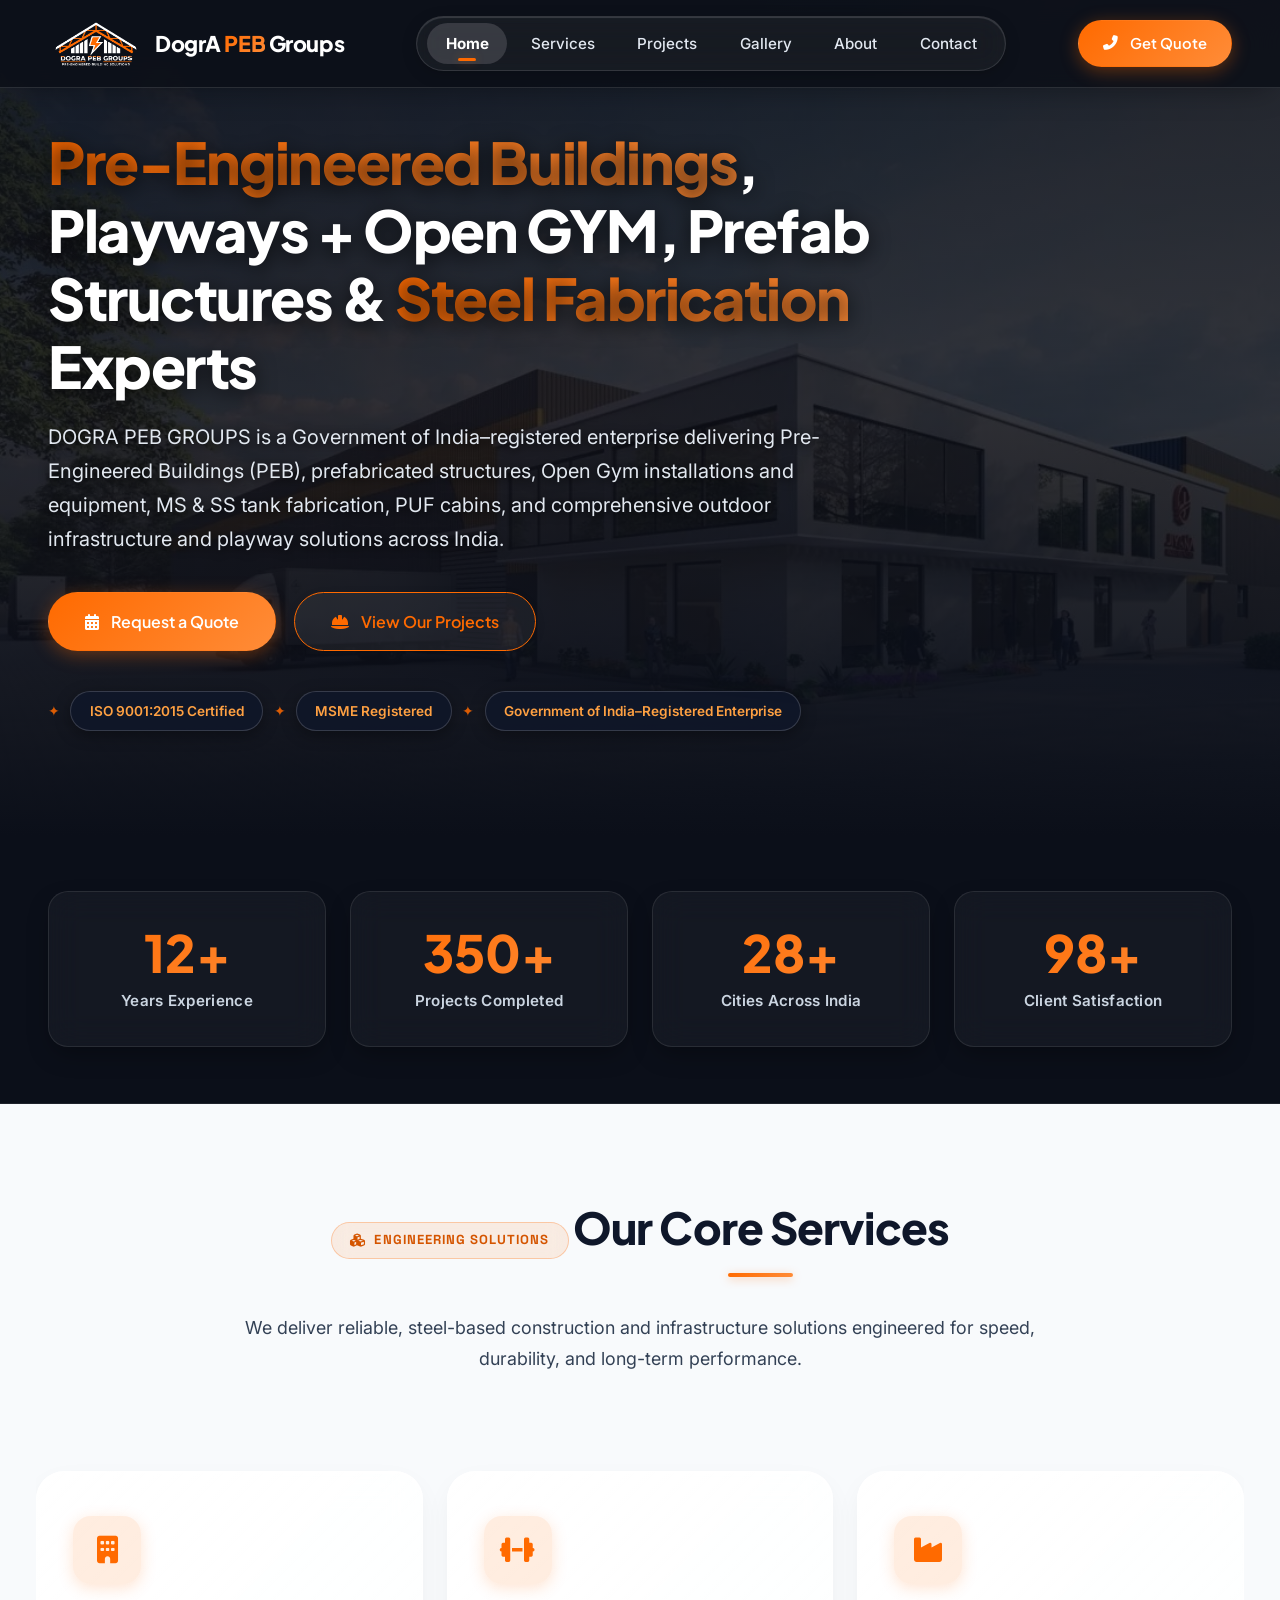
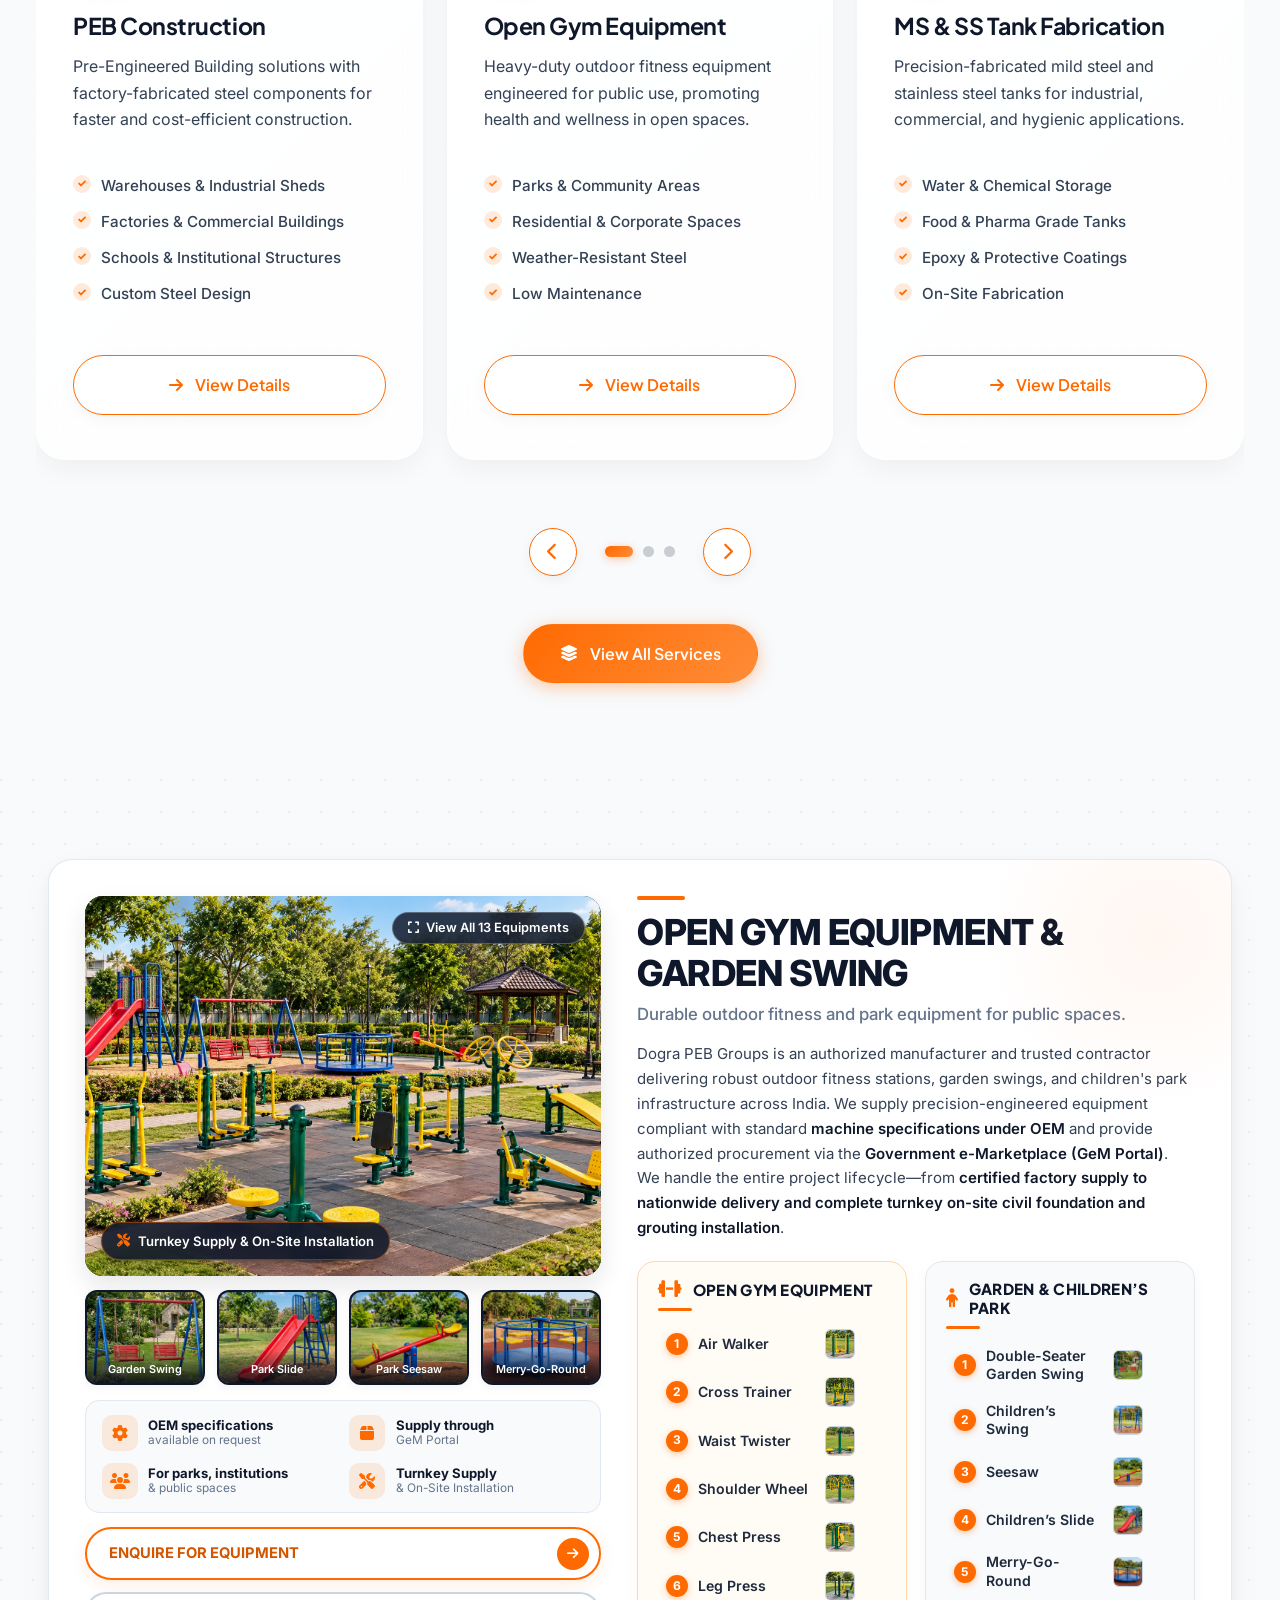
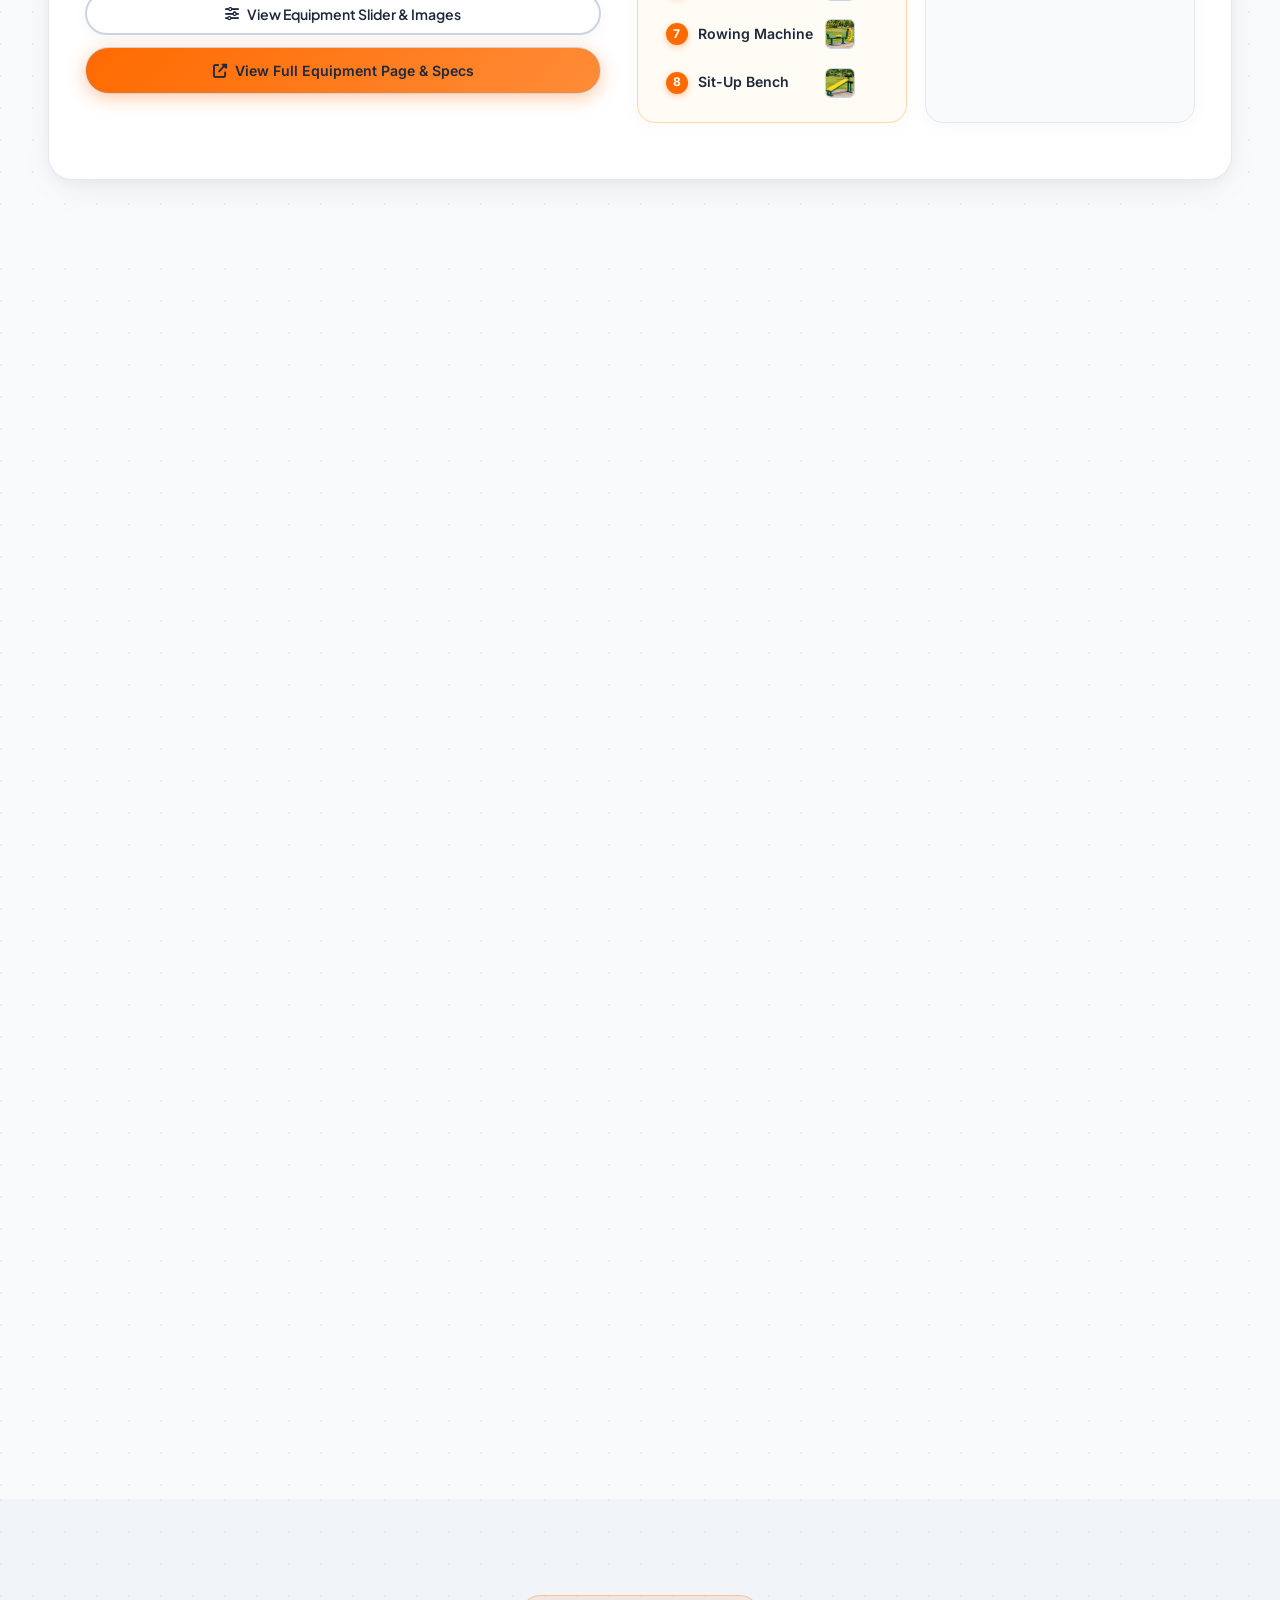
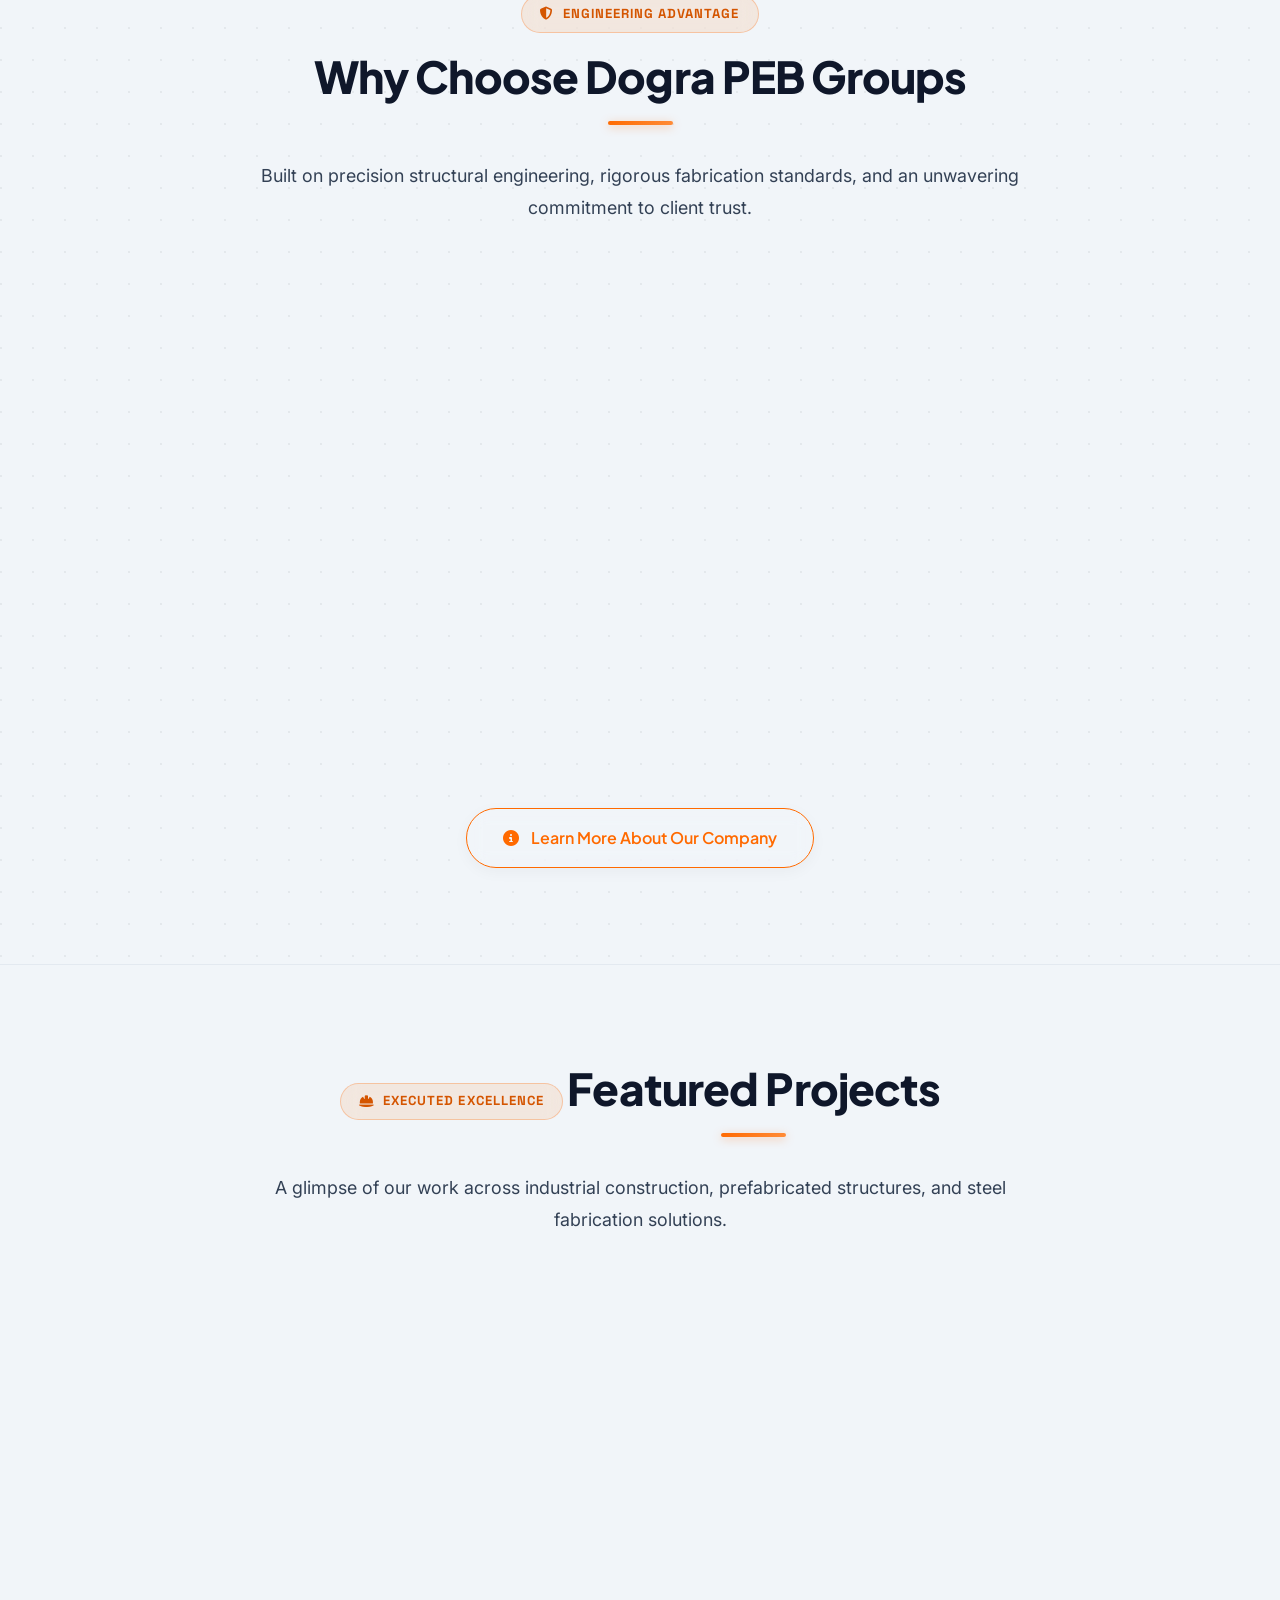
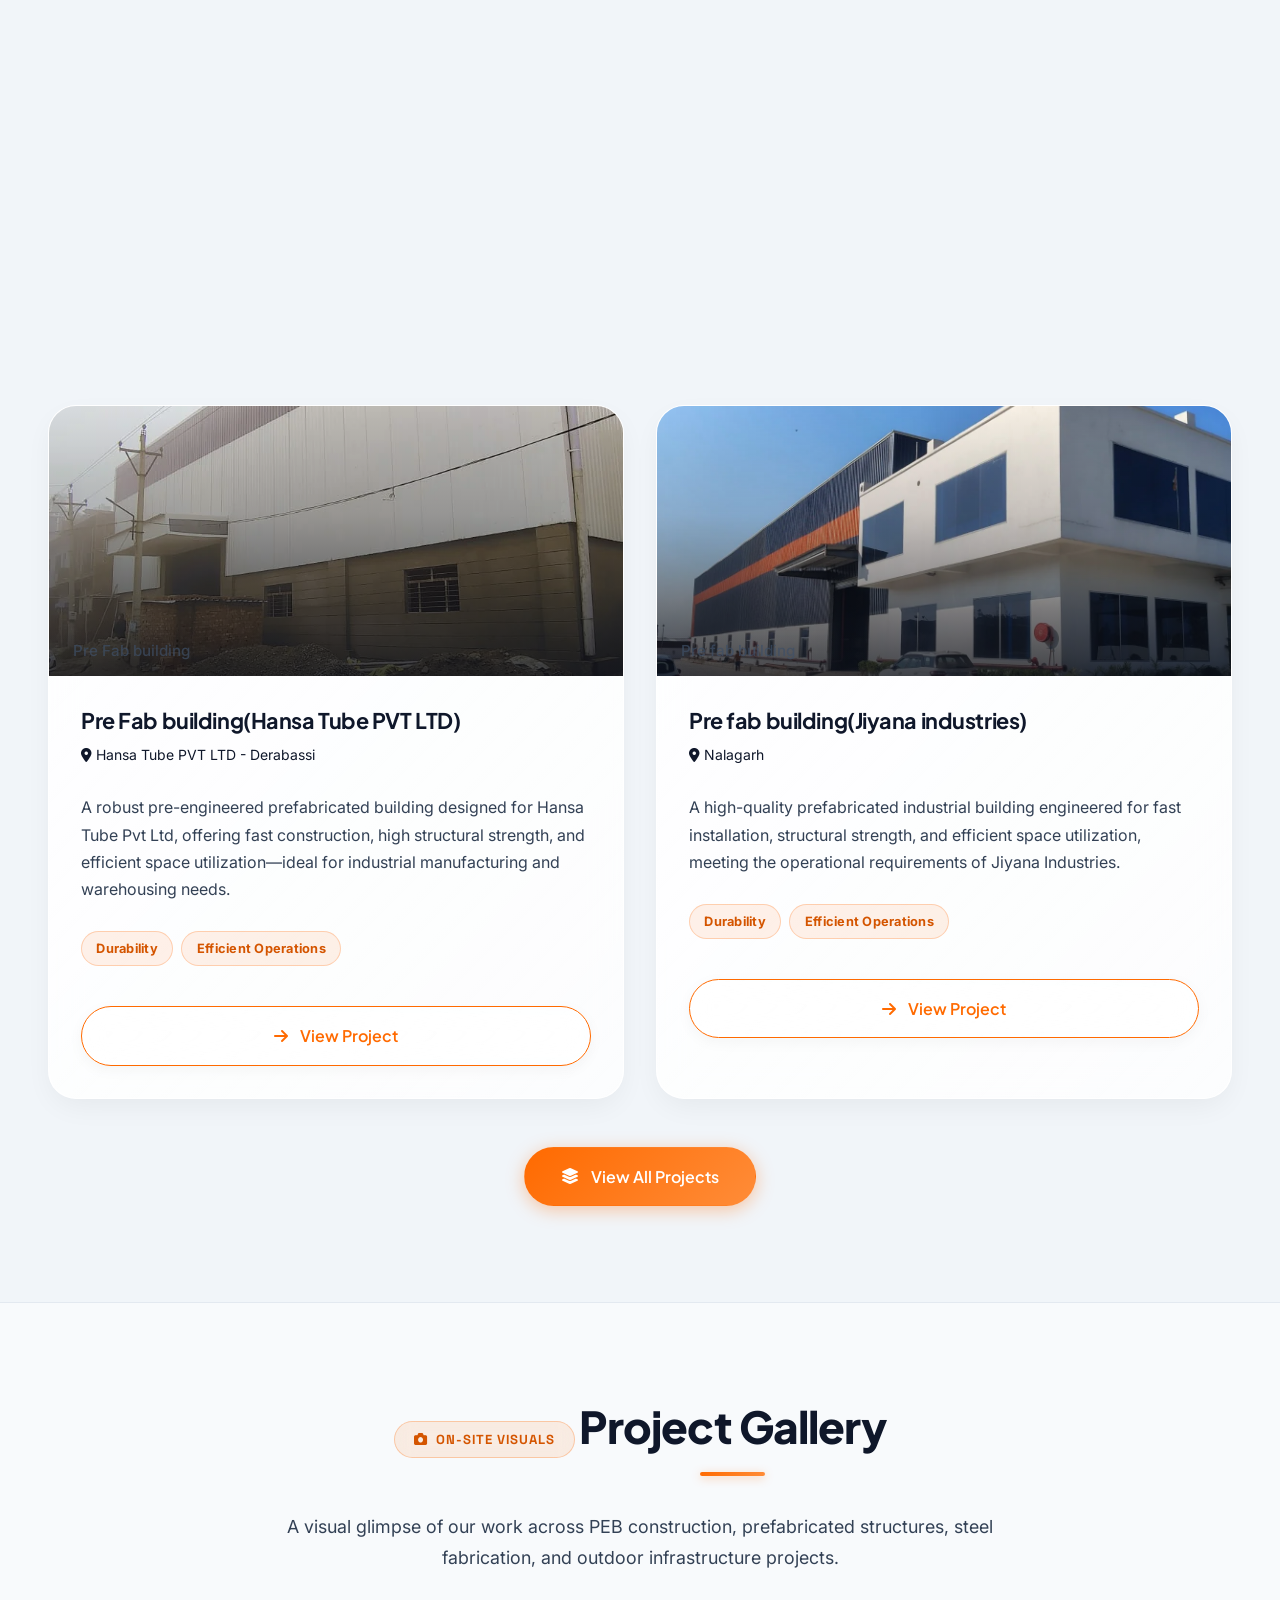
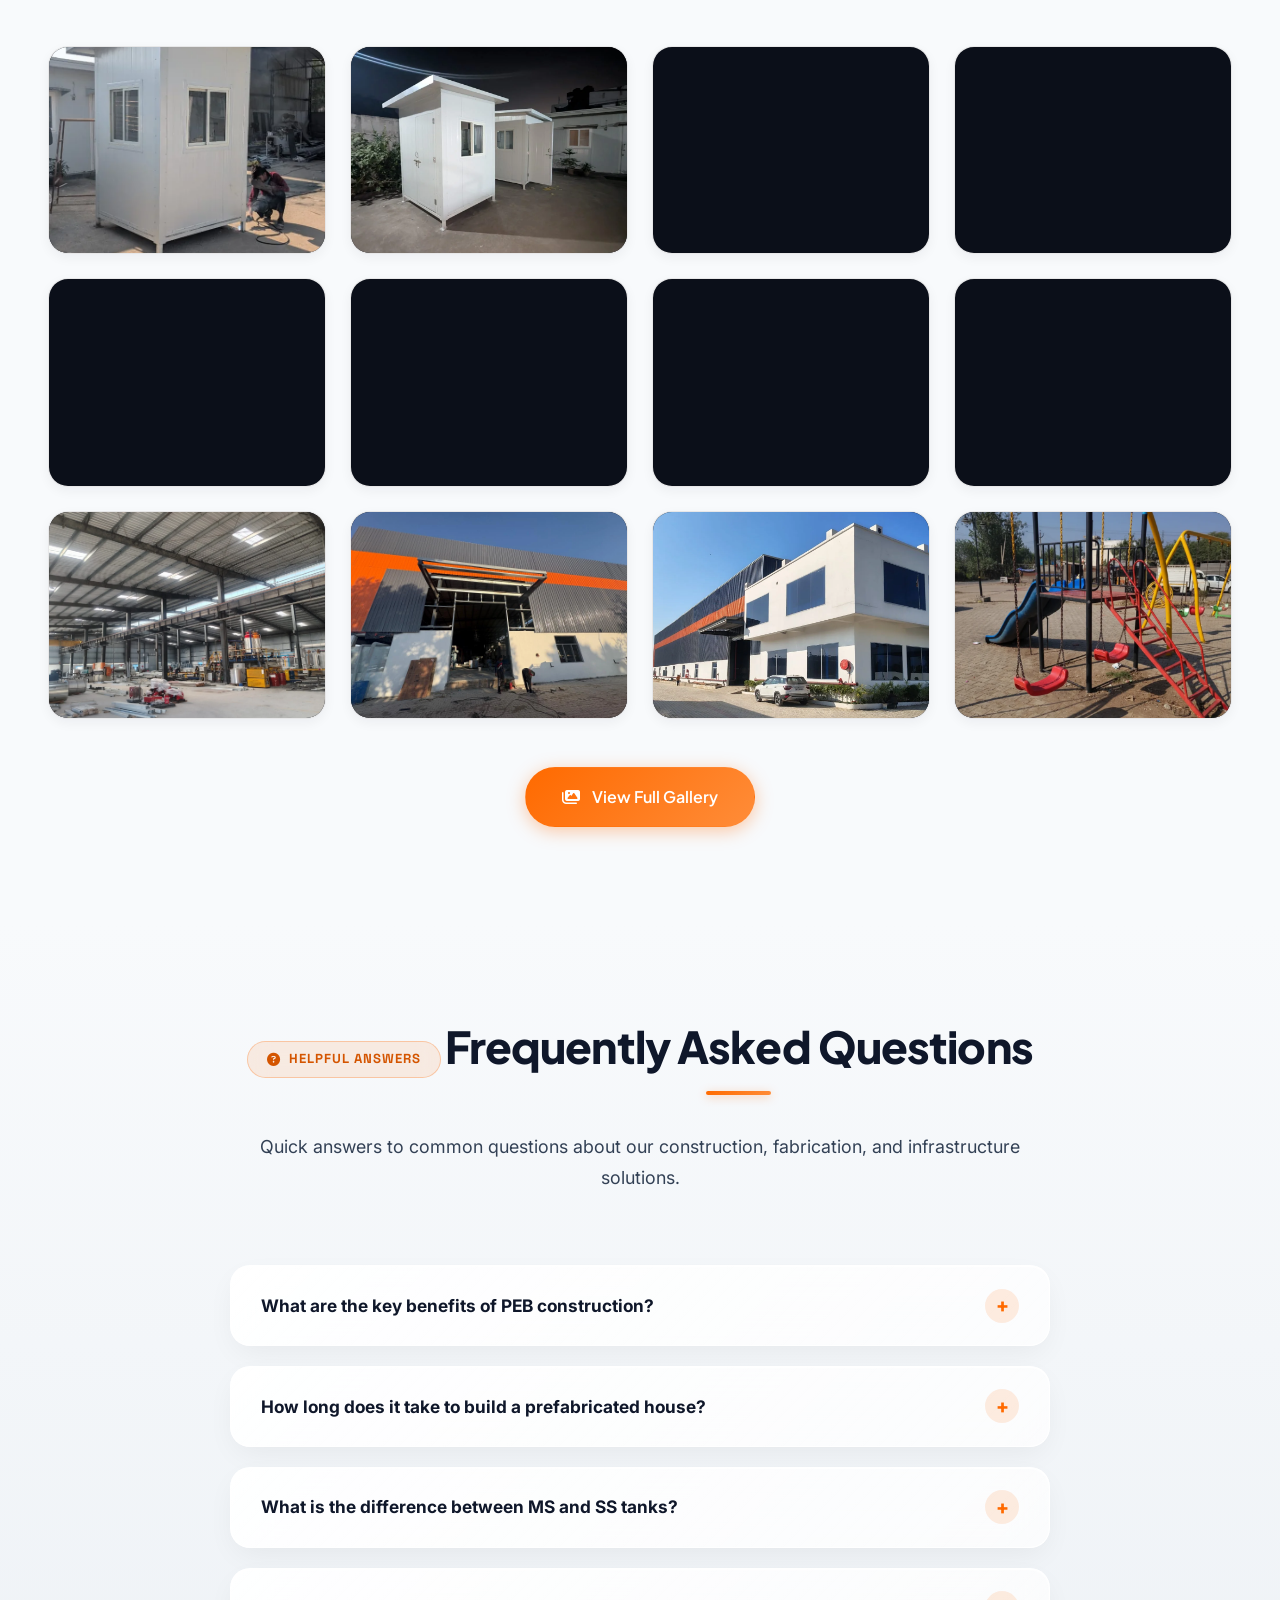
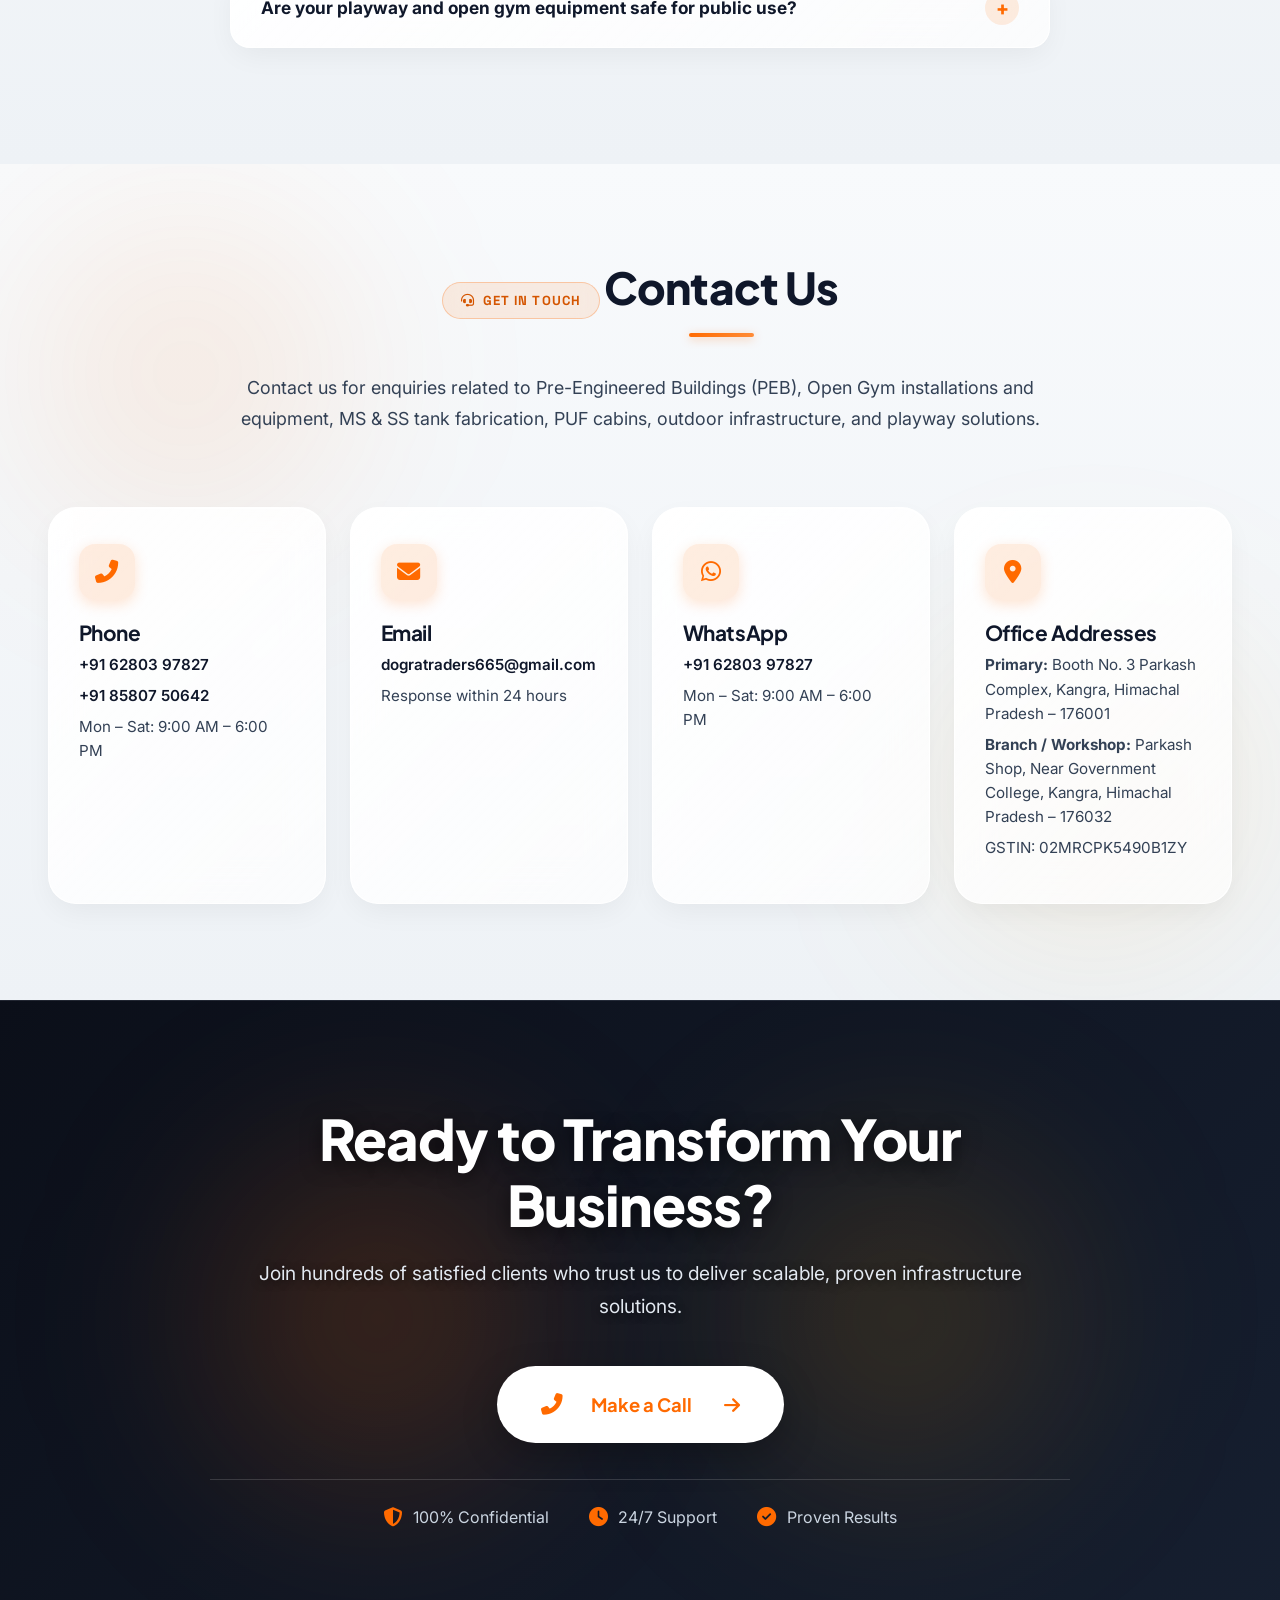
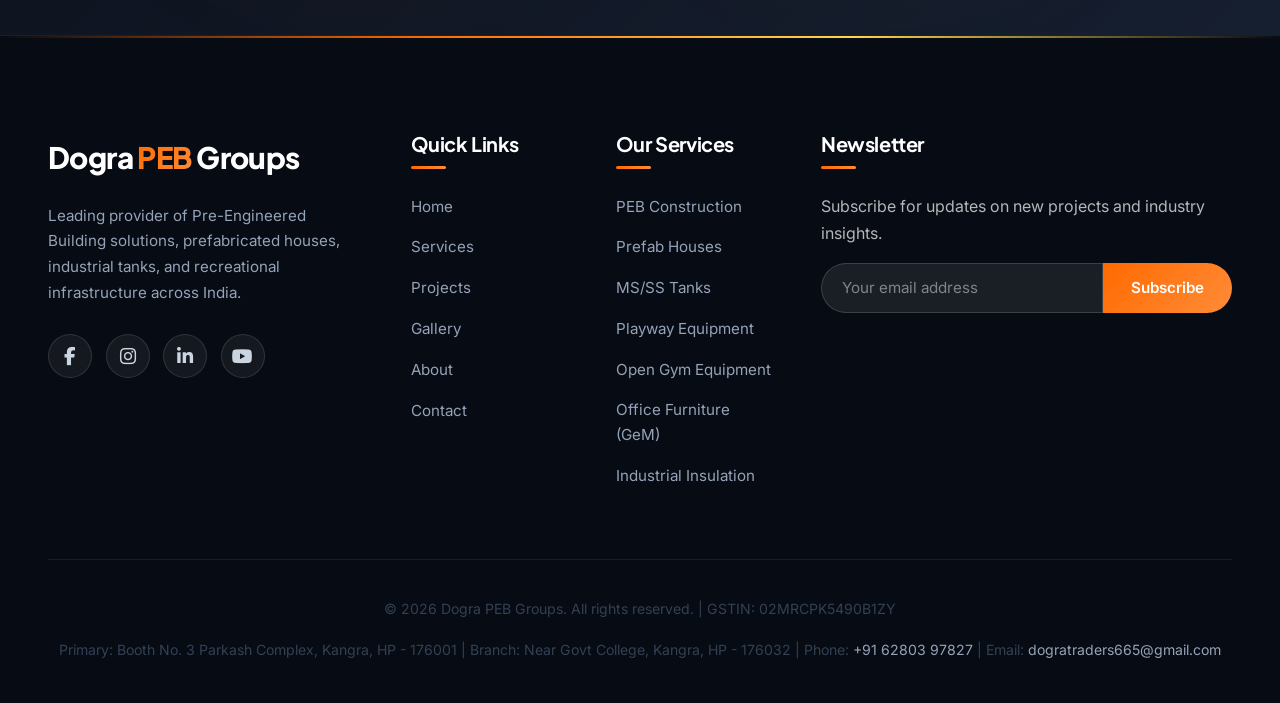
==== commit ba5bee58: "test" ====
--- a/index.html
+++ b/index.html
@@ -93,7 +93,7 @@
                 <a href="index.html">
                     <img decoding="async" width="600" height="334" alt="Dogra PEB Groups Logo" srcset="assets/imgs/logo.webp" src="assets/imgs/logo.png" class="logo-icon">
                 </a>
-                <div class="logo-text">Dogra <span>PEB</span> Groups</div>
+                <div class="logo-text">DogrA <span>PEB</span> Groups</div>
             </div>
 
             <nav class="nav-desktop">
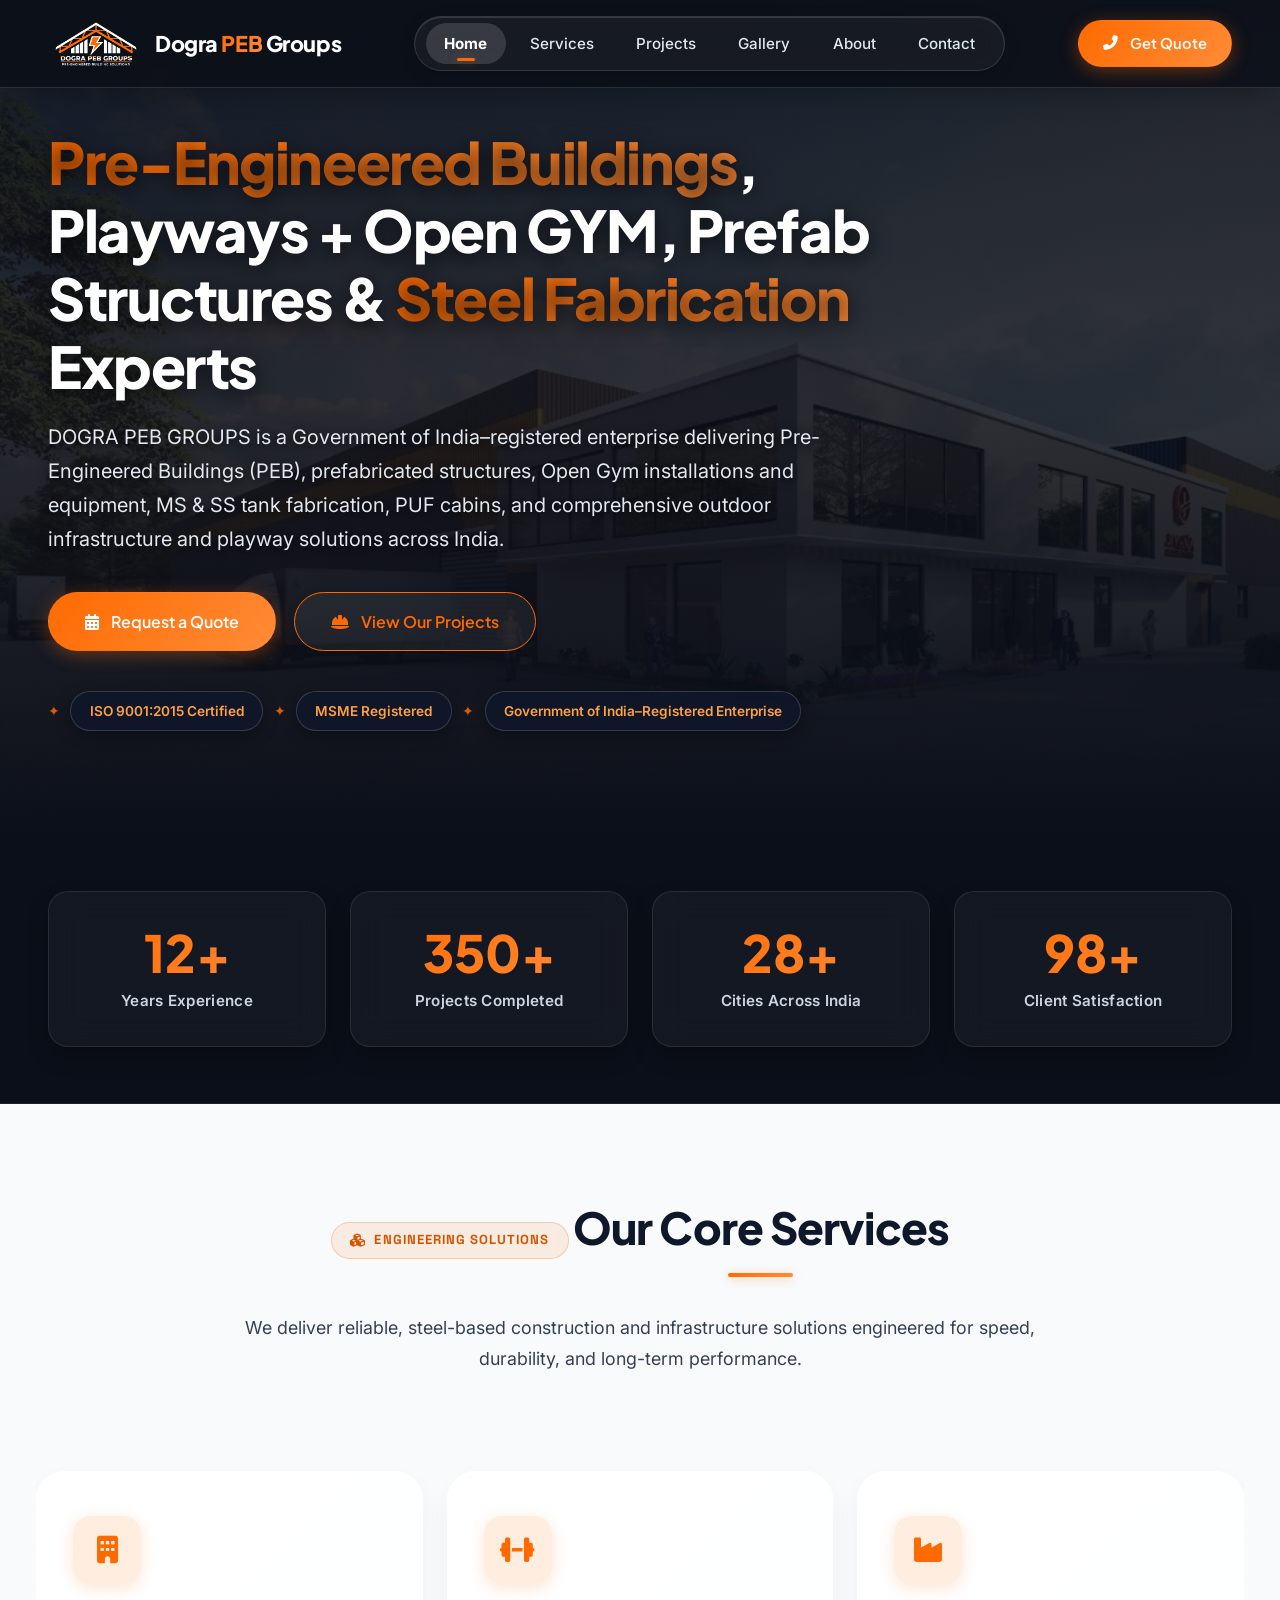
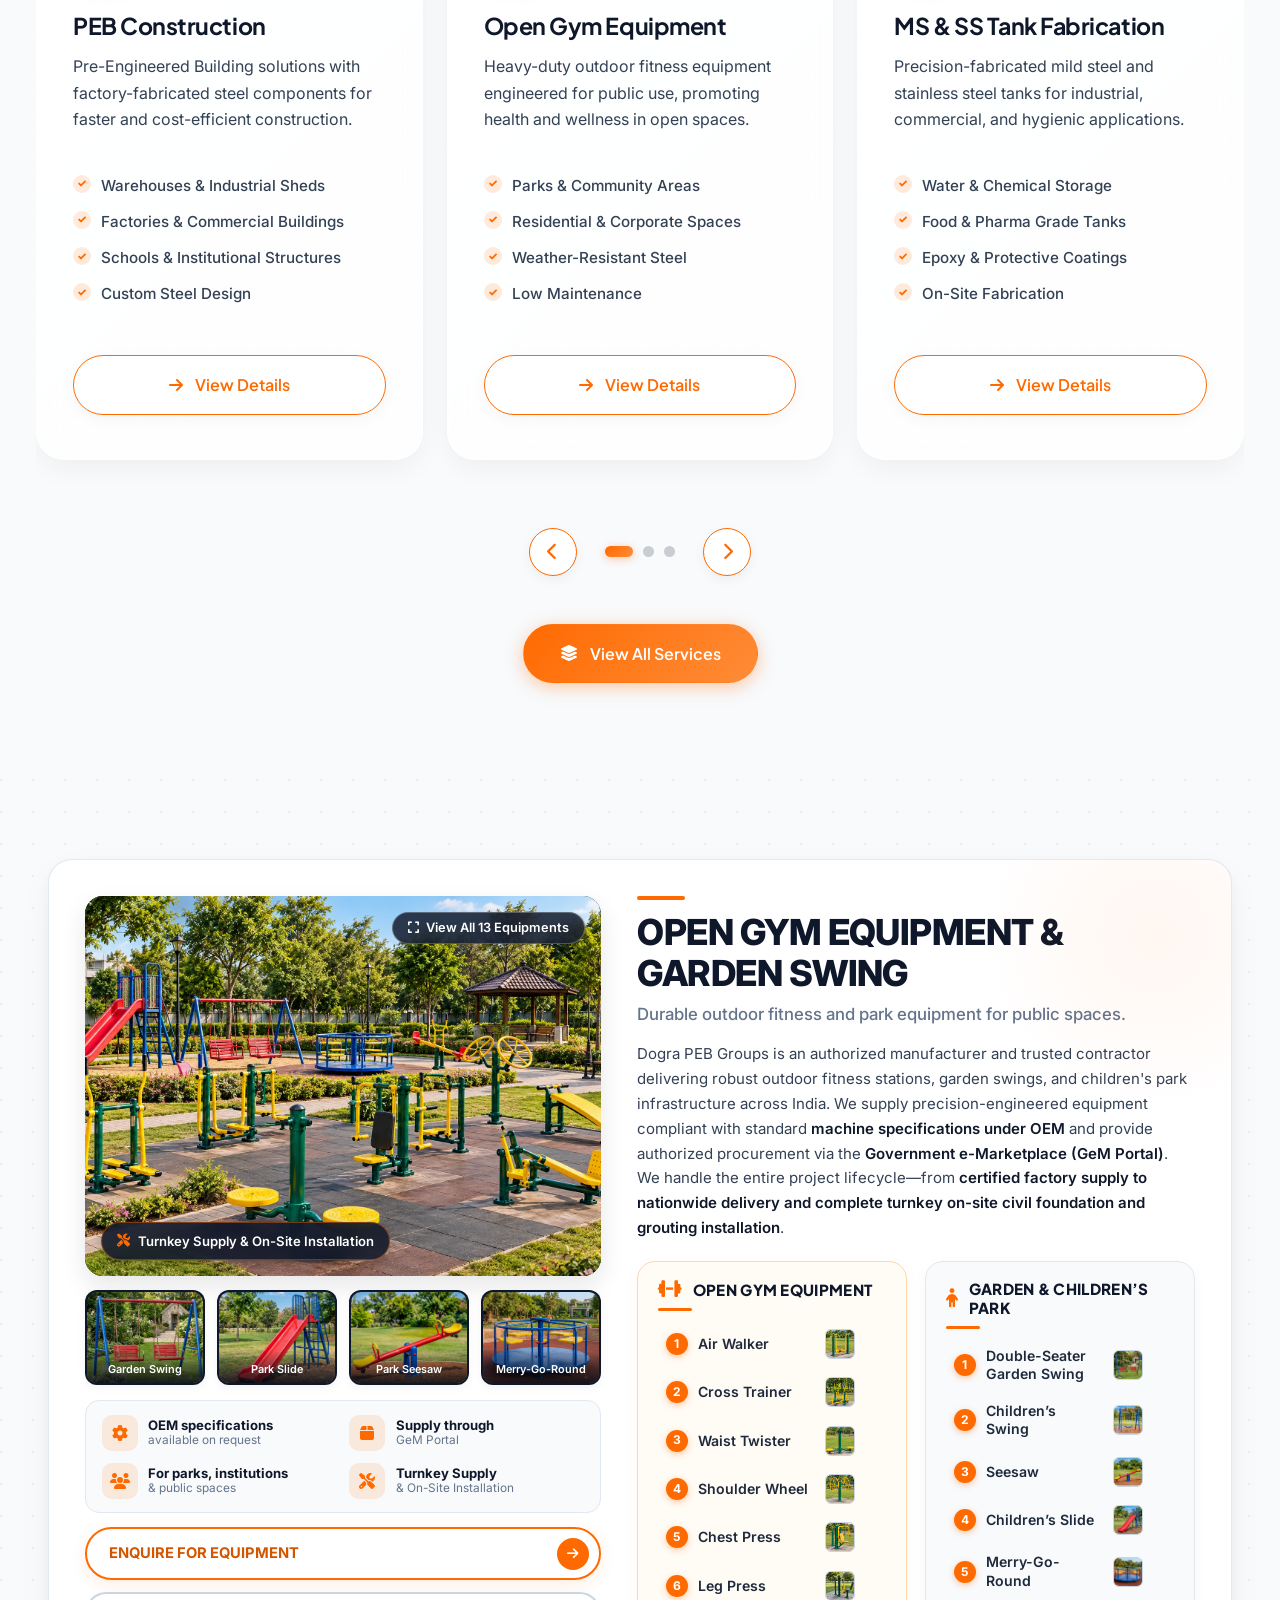
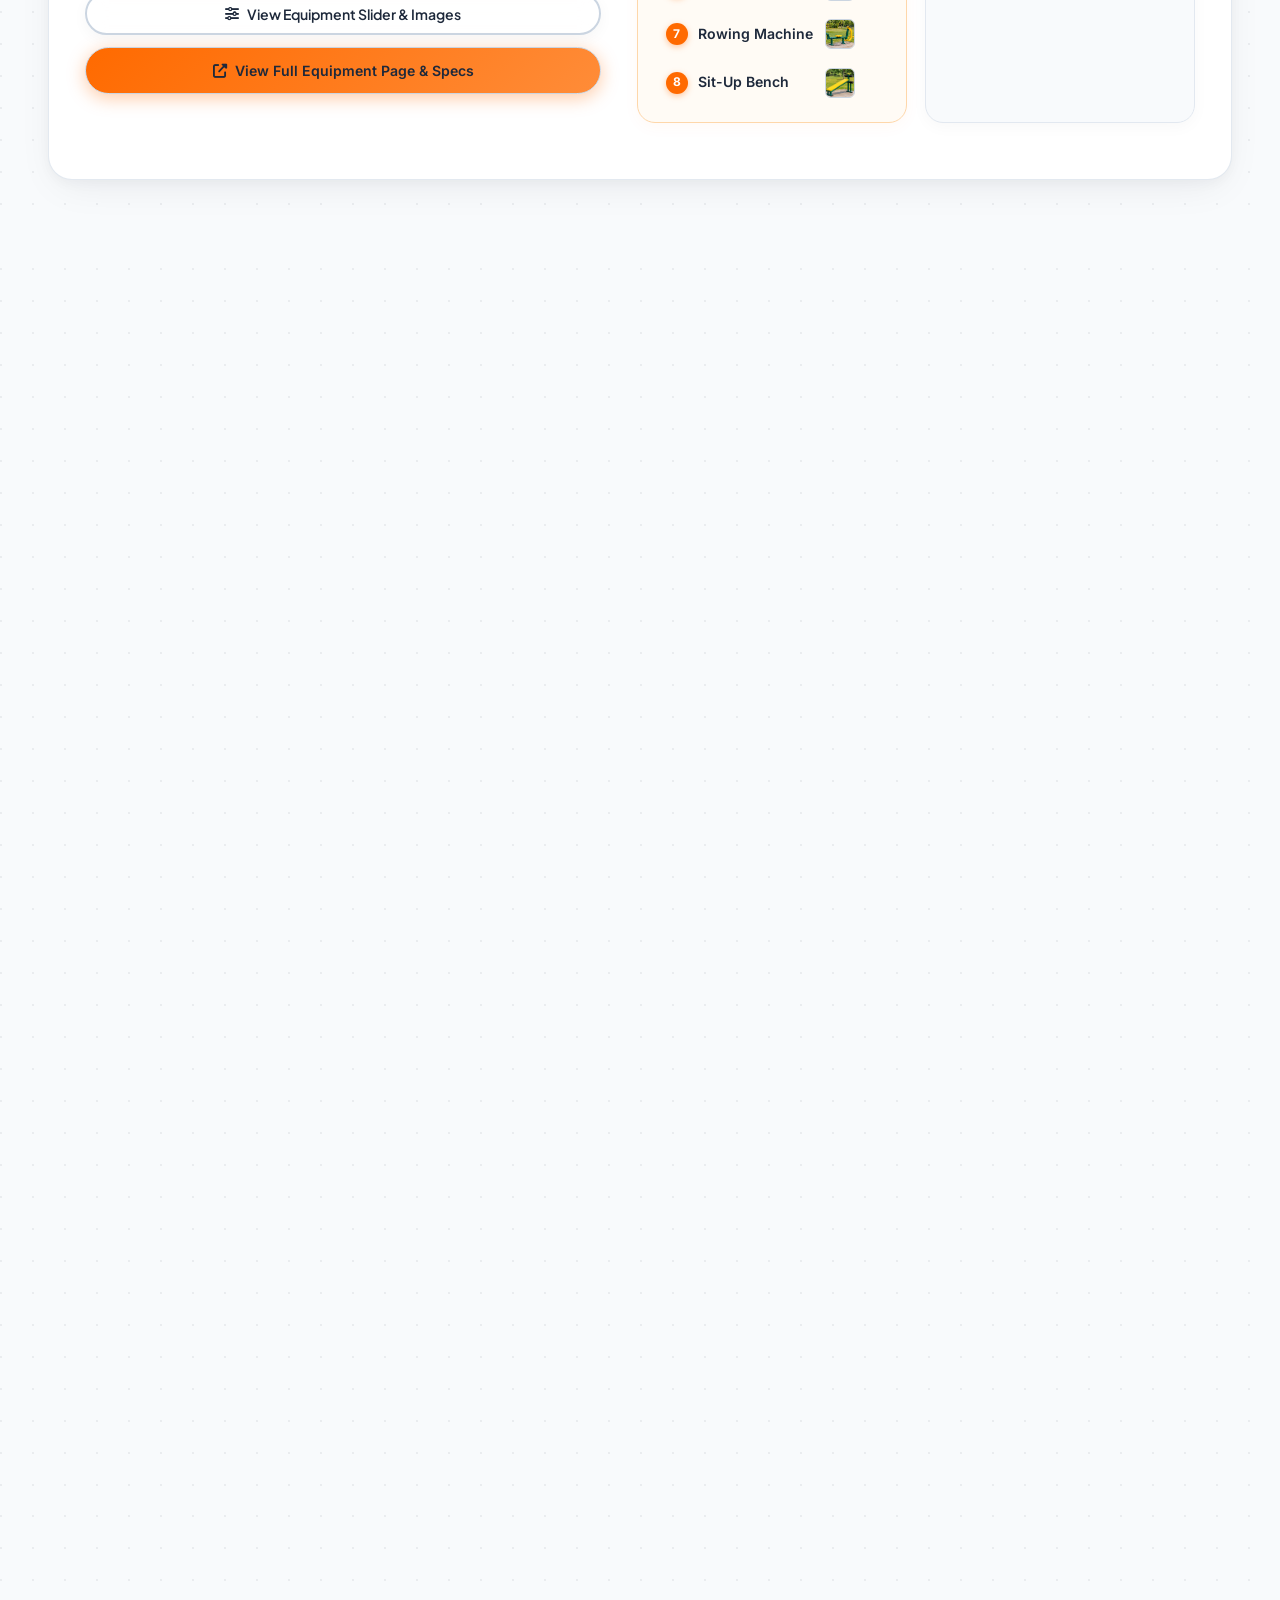
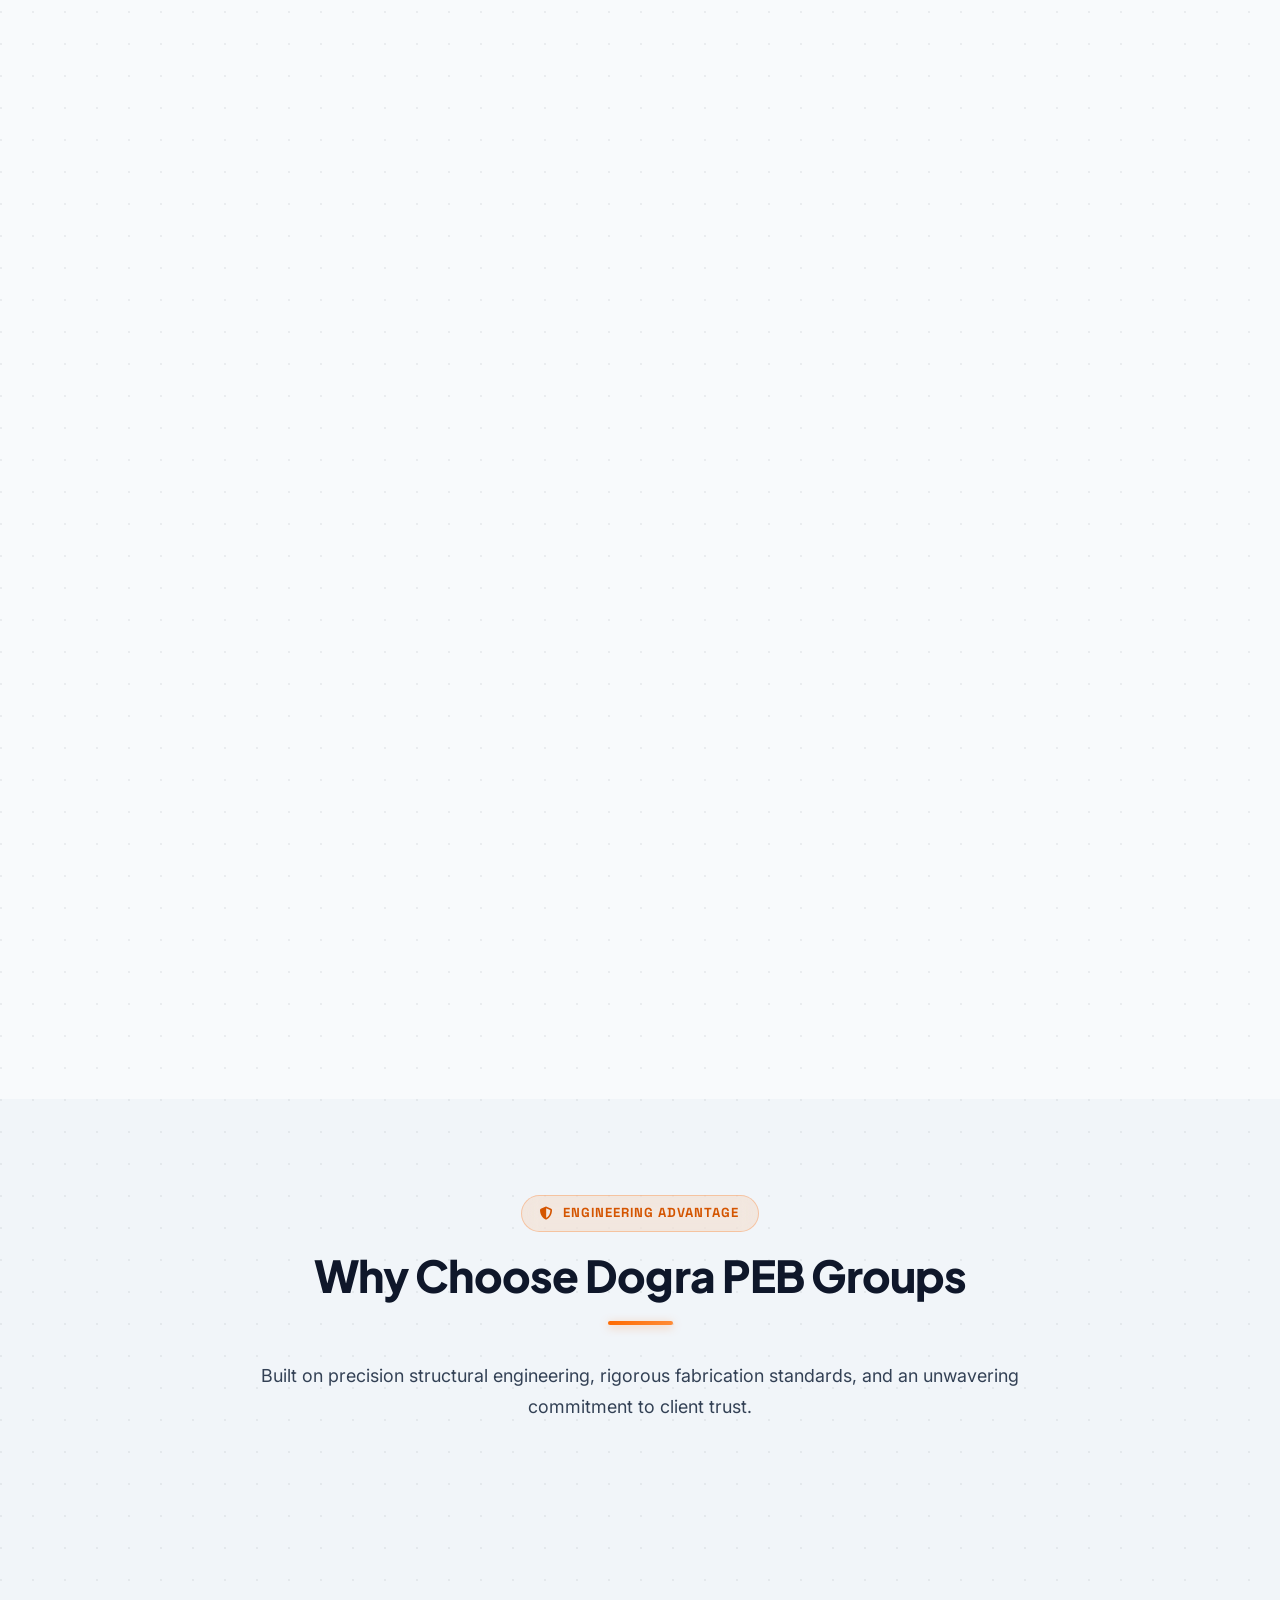
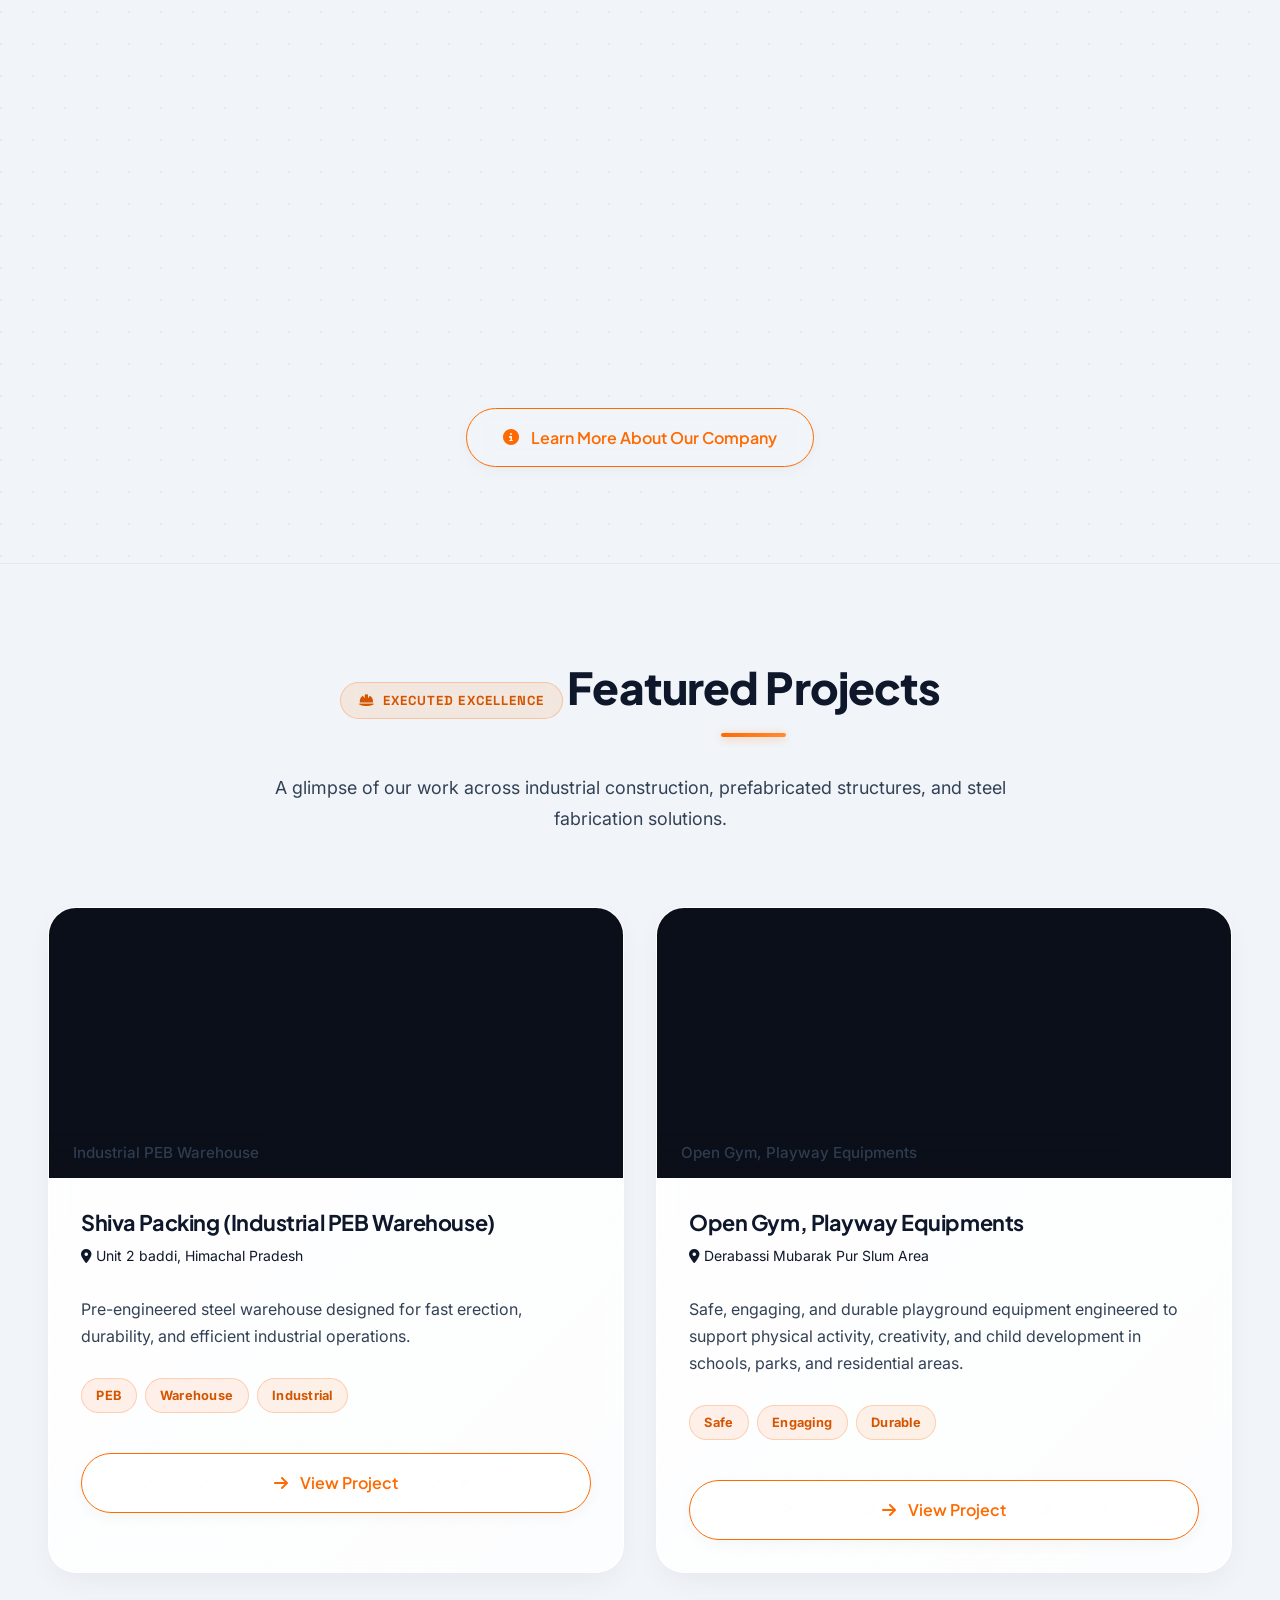
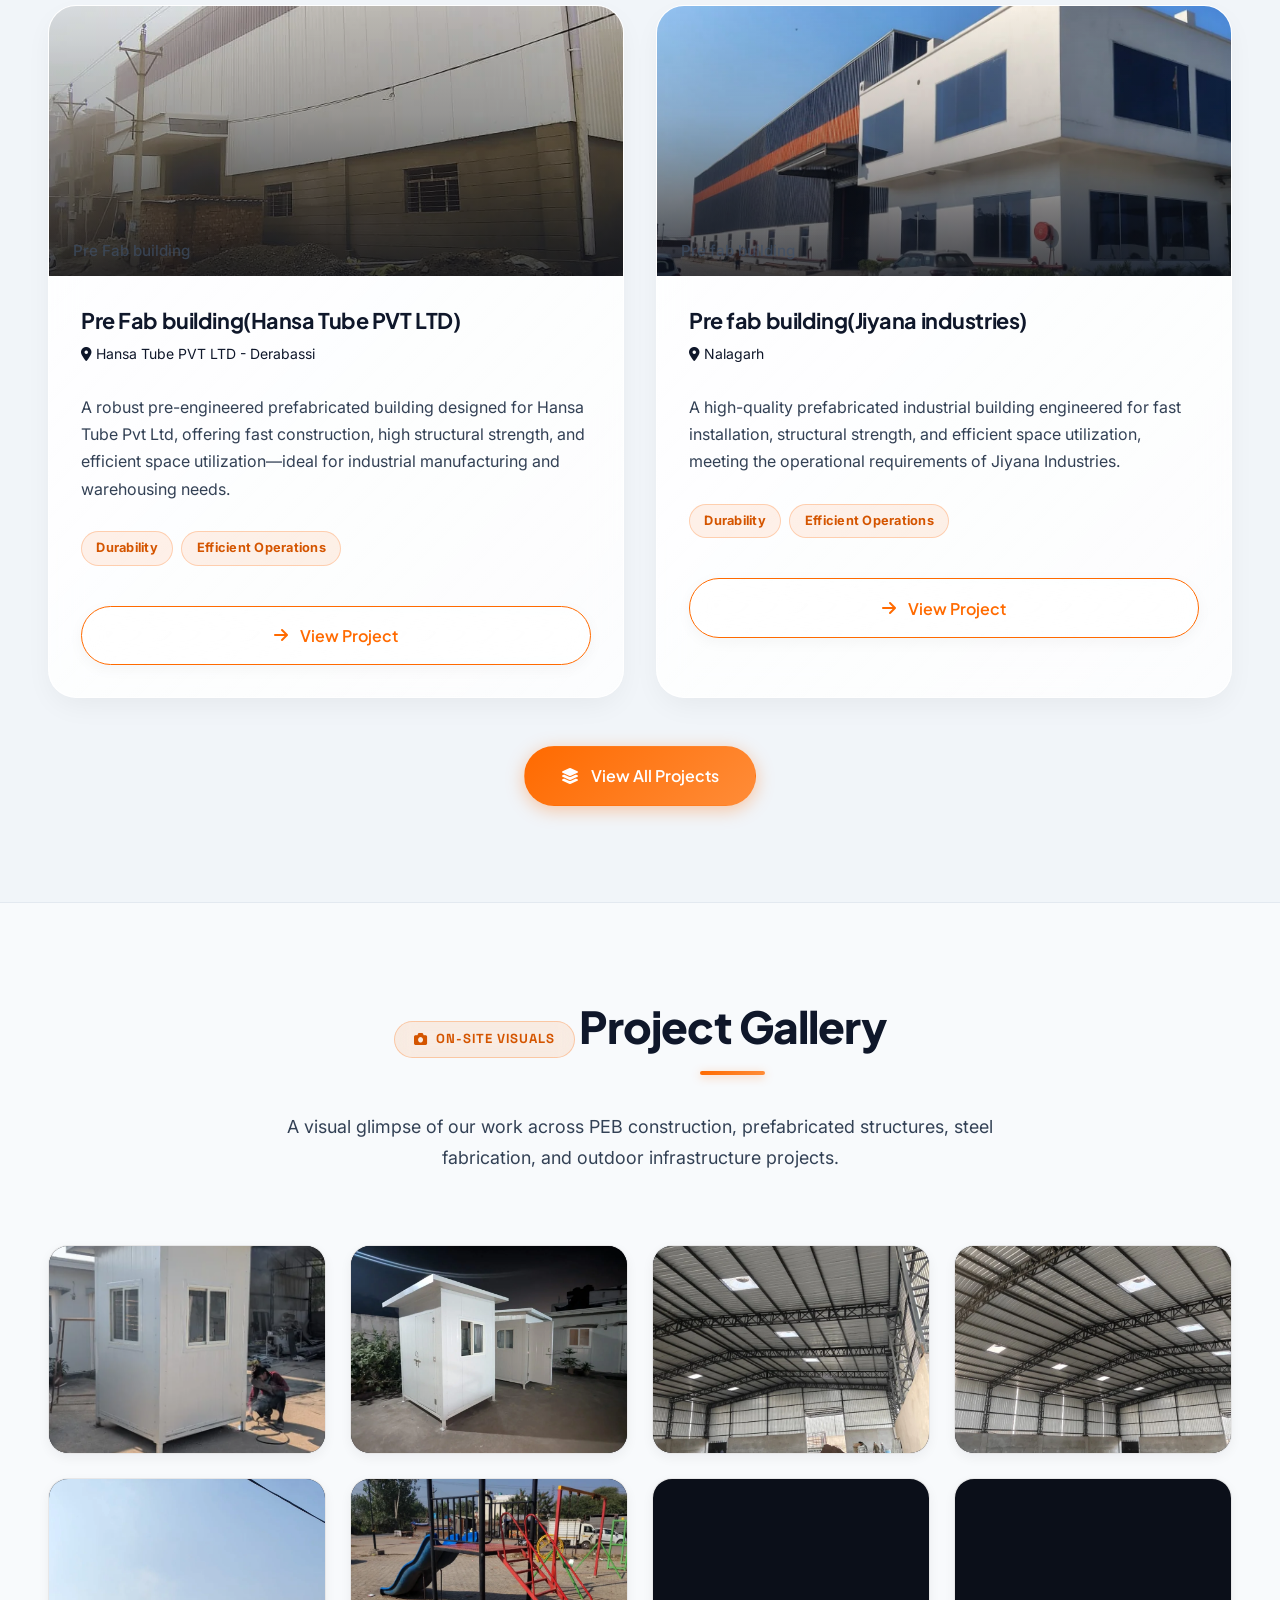
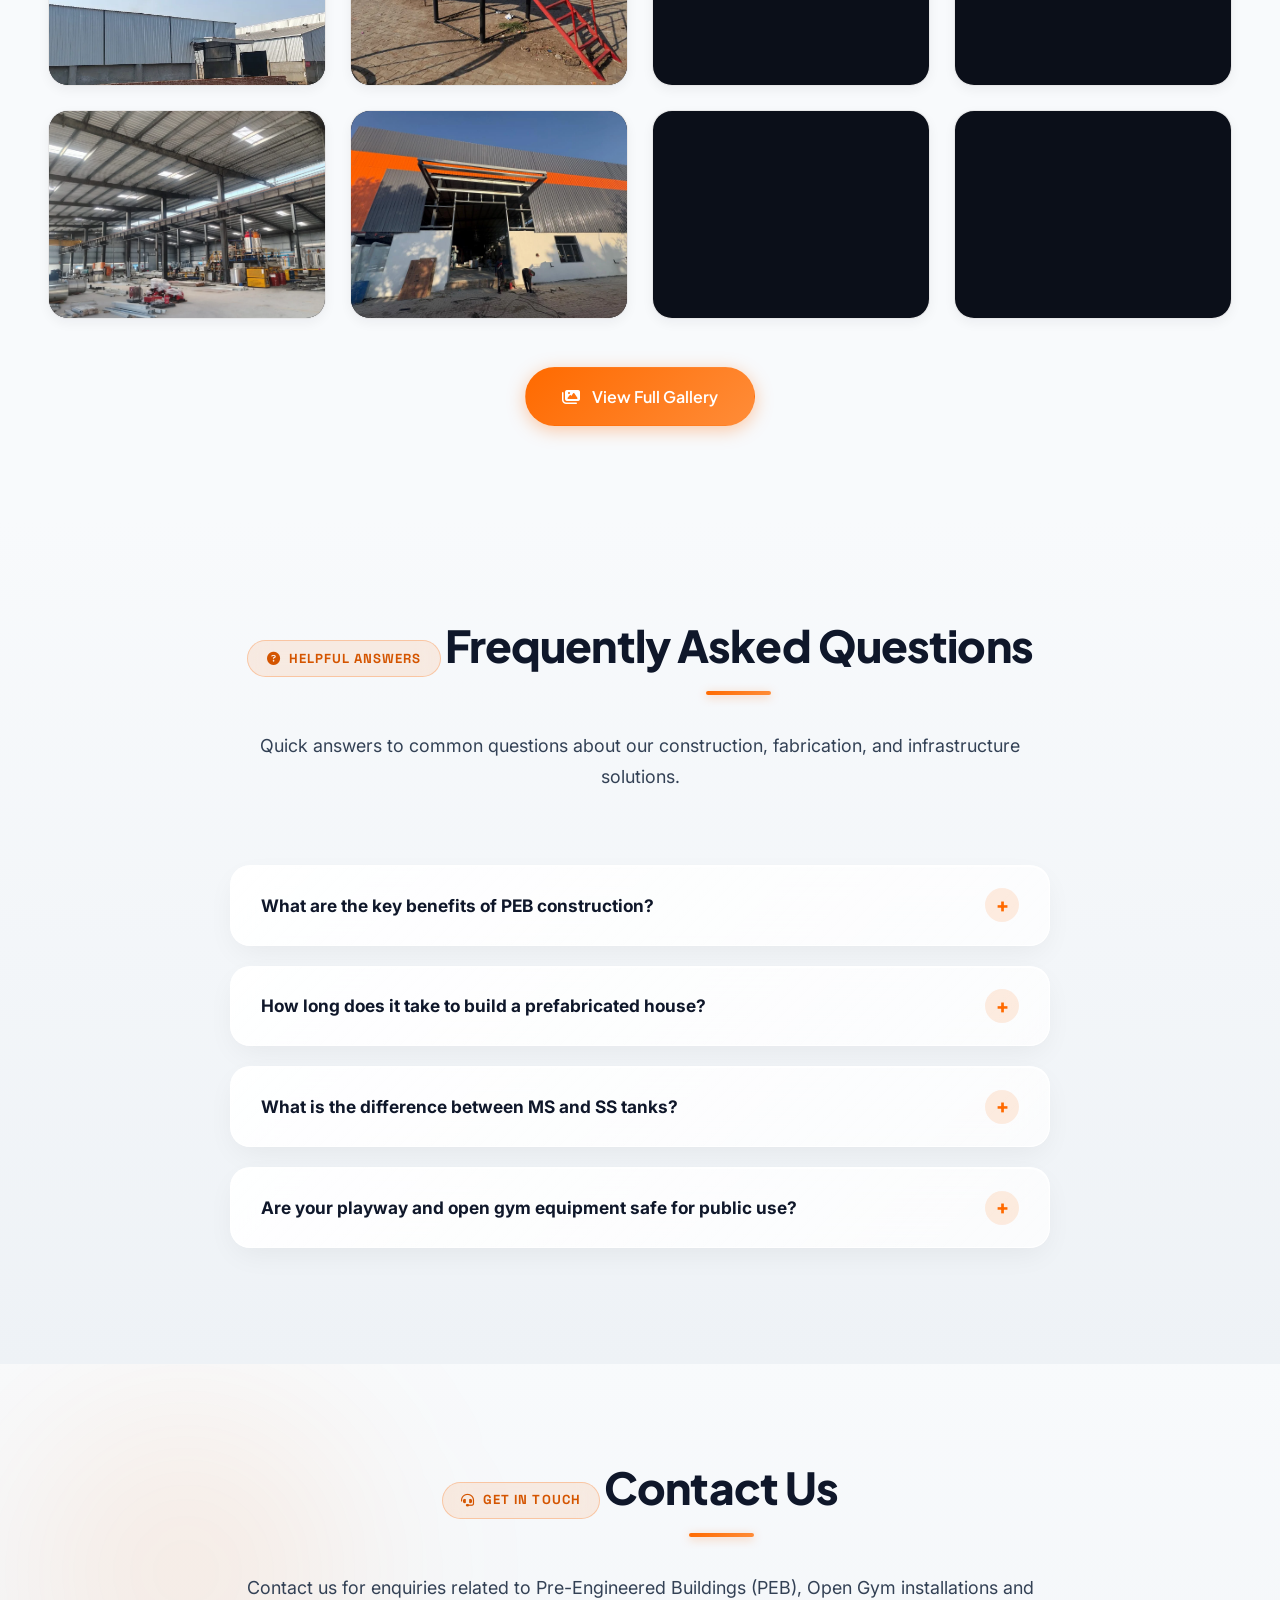
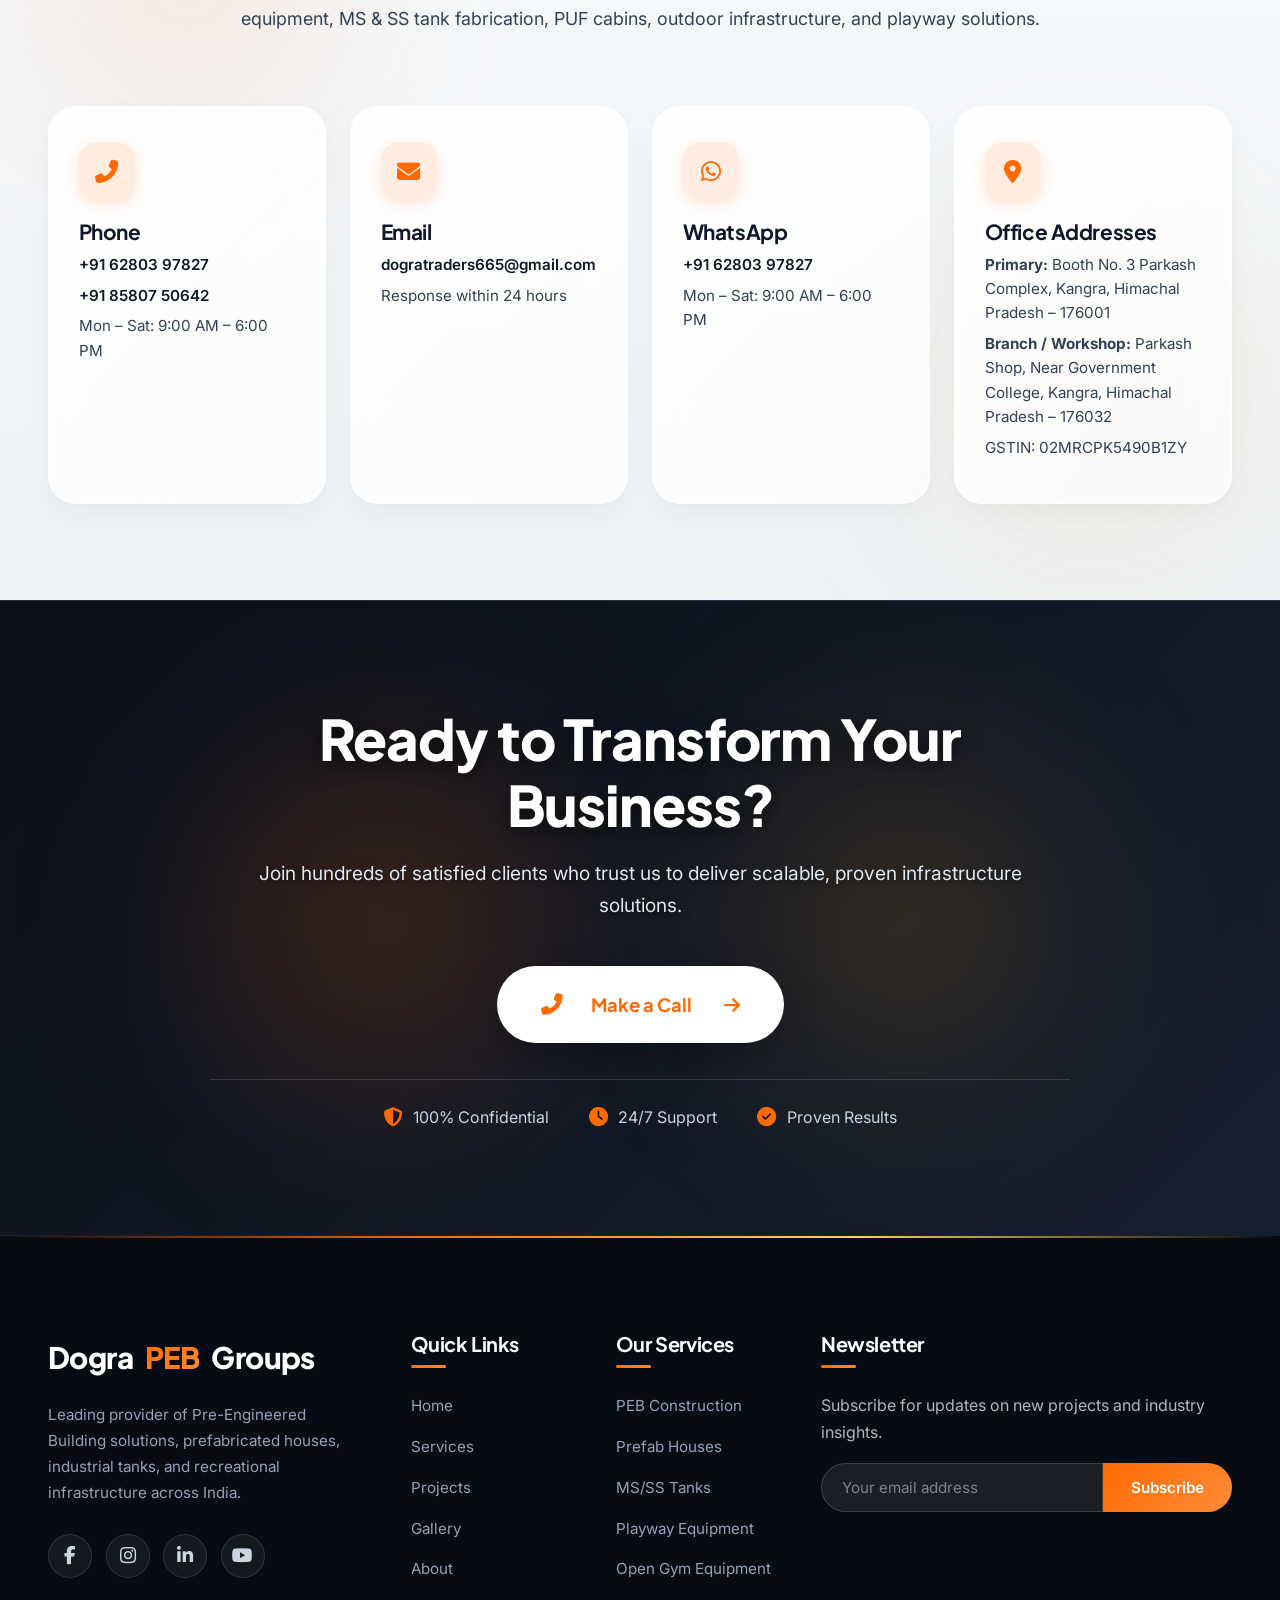
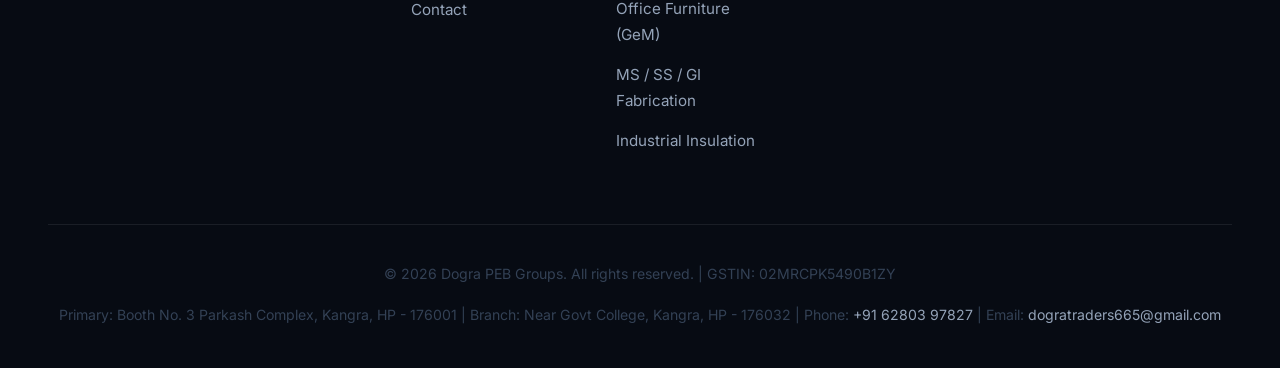
==== commit abb23781: "add new section for fabricated products" ====
--- a/index.html
+++ b/index.html
@@ -7,23 +7,28 @@
 
     <!-- Primary SEO -->
     <title>Dogra PEB Groups | PEB Construction Company in India | Pre-Engineered Buildings</title>
-    <meta name="description" content="Dogra PEB Groups is a Government of India–registered PEB construction company delivering pre-engineered buildings, prefab houses, MS & SS tanks, Open Gym and infrastructure solutions across India.">
-    <meta name="keywords" content="PEB construction company, PEB buildings, pre engineered buildings, prefab houses, MS SS tank fabrication, open gym installation, industrial construction India">
+    <meta name="description"
+        content="Dogra PEB Groups is a Government of India–registered PEB construction company delivering pre-engineered buildings, prefab houses, MS & SS tanks, Open Gym and infrastructure solutions across India.">
+    <meta name="keywords"
+        content="PEB construction company, PEB buildings, pre engineered buildings, prefab houses, MS SS tank fabrication, open gym installation, industrial construction India">
 
     <!-- Canonical -->
     <link rel="canonical" href="https://www.dograpebgroups.in">
 
     <!-- Open Graph (Facebook / WhatsApp / LinkedIn) -->
     <meta property="og:title" content="Dogra PEB Groups | PEB Construction & Infrastructure Solutions">
-    <meta property="og:description" content="Trusted PEB construction company delivering pre-engineered buildings, prefab homes, MS & SS tanks, Open Gym and outdoor infrastructure solutions across India.">
+    <meta property="og:description"
+        content="Trusted PEB construction company delivering pre-engineered buildings, prefab homes, MS & SS tanks, Open Gym and outdoor infrastructure solutions across India.">
     <meta property="og:type" content="website">
-    <meta property="og:image" content="https://images.unsplash.com/photo-1581094794329-c8112a89af12?ixlib=rb-4.0.3&auto=format&fit=crop&w=1200&q=80">
+    <meta property="og:image"
+        content="https://images.unsplash.com/photo-1581094794329-c8112a89af12?ixlib=rb-4.0.3&auto=format&fit=crop&w=1200&q=80">
     <meta property="og:url" content="https://www.dograpebgroups.in">
 
     <!-- Twitter -->
     <meta name="twitter:card" content="summary_large_image">
     <meta name="twitter:title" content="Dogra PEB Groups | PEB Construction Company">
-    <meta name="twitter:description" content="Pre-engineered buildings, prefab houses, MS & SS tanks & infrastructure solutions across India.">
+    <meta name="twitter:description"
+        content="Pre-engineered buildings, prefab houses, MS & SS tanks & infrastructure solutions across India.">
 
     <!-- Branding -->
     <meta name="theme-color" content="#1a365d">
@@ -34,11 +39,13 @@
     <!-- Fonts & Icons -->
     <link rel="preconnect" href="https://fonts.googleapis.com">
     <link rel="preconnect" href="https://fonts.gstatic.com" crossorigin>
-    <link href="https://fonts.googleapis.com/css2?family=Inter:wght@300;400;500;600;700&family=Plus+Jakarta+Sans:wght@400;500;600;700;800&family=Space+Grotesk:wght@500;600;700&display=swap" rel="stylesheet">
+    <link
+        href="https://fonts.googleapis.com/css2?family=Inter:wght@300;400;500;600;700&family=Plus+Jakarta+Sans:wght@400;500;600;700;800&family=Space+Grotesk:wght@500;600;700&display=swap"
+        rel="stylesheet">
 
     <link rel="stylesheet" href="https://cdnjs.cloudflare.com/ajax/libs/font-awesome/6.4.0/css/all.min.css"
-          integrity="sha512-iecdLmaskl7CVkqkXNQ/ZH/XLlvWZOJyj7Yy7tcenmpD1ypASozpmT/E0iPtmFIB46ZmdtAc9eNBvH0H/ZpiBw=="
-          crossorigin="anonymous" referrerpolicy="no-referrer">
+        integrity="sha512-iecdLmaskl7CVkqkXNQ/ZH/XLlvWZOJyj7Yy7tcenmpD1ypASozpmT/E0iPtmFIB46ZmdtAc9eNBvH0H/ZpiBw=="
+        crossorigin="anonymous" referrerpolicy="no-referrer">
 
     <!-- Main CSS -->
     <link rel="stylesheet" href="assets/css/style.css">
@@ -91,9 +98,10 @@
         <div class="container header-container">
             <div class="logo">
                 <a href="index.html">
-                    <img decoding="async" width="600" height="334" alt="Dogra PEB Groups Logo" srcset="assets/imgs/logo.webp" src="assets/imgs/logo.png" class="logo-icon">
+                    <img decoding="async" width="600" height="334" alt="Dogra PEB Groups Logo"
+                        srcset="assets/imgs/logo.webp" src="assets/imgs/logo.png" class="logo-icon">
                 </a>
-                <div class="logo-text">DogrA <span>PEB</span> Groups</div>
+                <div class="logo-text">Dogra <span>PEB</span> Groups</div>
             </div>
 
             <nav class="nav-desktop">
@@ -138,22 +146,43 @@
     <!-- Hero Section -->
     <section id="home" class="hero">
         <div class="hero-bg" id="full-banners">
-            <img fetchpriority="high" decoding="async" width="1280" height="720" alt="Dogra PEB Groups - Pre-Engineered Building Structure" srcset="assets/imgs/banners/banner1.webp" src="assets/imgs/banners/banner1.jpeg" class="full-banner banner active">
-            <img loading="lazy" decoding="async" width="1024" height="703" alt="Dogra PEB Groups - Pre-Engineered Building Structure" srcset="assets/imgs/banners/banner2.webp" src="assets/imgs/banners/banner2.png" class="full-banner banner">
-            <img loading="lazy" decoding="async" width="1024" height="604" alt="Dogra PEB Groups - Pre-Engineered Building Structure" srcset="assets/imgs/banners/banner3.webp" src="assets/imgs/banners/banner3.png" class="full-banner banner">
-            <img loading="lazy" decoding="async" width="1024" height="562" alt="Dogra PEB Groups - Pre-Engineered Building Structure" srcset="assets/imgs/banners/banner4.webp" src="assets/imgs/banners/banner4.png" class="full-banner banner">
-            <img loading="lazy" decoding="async" width="1024" height="694" alt="Dogra PEB Groups - Pre-Engineered Building Structure" srcset="assets/imgs/banners/banner5.webp" src="assets/imgs/banners/banner5.png" class="full-banner banner">
+            <img fetchpriority="high" decoding="async" width="1280" height="720"
+                alt="Dogra PEB Groups - Pre-Engineered Building Structure" srcset="assets/imgs/banners/banner1.webp"
+                src="assets/imgs/banners/banner1.jpeg" class="full-banner banner active">
+            <img loading="lazy" decoding="async" width="1024" height="703"
+                alt="Dogra PEB Groups - Pre-Engineered Building Structure" srcset="assets/imgs/banners/banner2.webp"
+                src="assets/imgs/banners/banner2.png" class="full-banner banner">
+            <img loading="lazy" decoding="async" width="1024" height="604"
+                alt="Dogra PEB Groups - Pre-Engineered Building Structure" srcset="assets/imgs/banners/banner3.webp"
+                src="assets/imgs/banners/banner3.png" class="full-banner banner">
+            <img loading="lazy" decoding="async" width="1024" height="562"
+                alt="Dogra PEB Groups - Pre-Engineered Building Structure" srcset="assets/imgs/banners/banner4.webp"
+                src="assets/imgs/banners/banner4.png" class="full-banner banner">
+            <img loading="lazy" decoding="async" width="1024" height="694"
+                alt="Dogra PEB Groups - Pre-Engineered Building Structure" srcset="assets/imgs/banners/banner5.webp"
+                src="assets/imgs/banners/banner5.png" class="full-banner banner">
         </div>
         <div class="hero-bg" id="mb-banners">
-            <img fetchpriority="high" decoding="async" width="540" height="720" alt="Dogra PEB Groups - Pre-Engineered Building Structure" srcset="assets/imgs/banners/banner1-mb.webp" src="assets/imgs/banners/banner1-mb.jpeg" class="mb-banner banner active">
-            <img loading="lazy" decoding="async" width="543" height="703" alt="Dogra PEB Groups - Pre-Engineered Building Structure" srcset="assets/imgs/banners/banner2-mb.webp" src="assets/imgs/banners/banner2-mb.png" class="mb-banner banner">
-            <img loading="lazy" decoding="async" width="520" height="614" alt="Dogra PEB Groups - Pre-Engineered Building Structure" srcset="assets/imgs/banners/banner3-mb.webp" src="assets/imgs/banners/banner3-mb.png" class="mb-banner banner">
-            <img loading="lazy" decoding="async" width="469" height="562" alt="Dogra PEB Groups - Pre-Engineered Building Structure" srcset="assets/imgs/banners/banner4-mb.webp" src="assets/imgs/banners/banner4-mb.png" class="mb-banner banner">
-            <img loading="lazy" decoding="async" width="478" height="674" alt="Dogra PEB Groups - Pre-Engineered Building Structure" srcset="assets/imgs/banners/banner5-mb.webp" src="assets/imgs/banners/banner5-mb.png" class="mb-banner banner">
+            <img fetchpriority="high" decoding="async" width="540" height="720"
+                alt="Dogra PEB Groups - Pre-Engineered Building Structure" srcset="assets/imgs/banners/banner1-mb.webp"
+                src="assets/imgs/banners/banner1-mb.jpeg" class="mb-banner banner active">
+            <img loading="lazy" decoding="async" width="543" height="703"
+                alt="Dogra PEB Groups - Pre-Engineered Building Structure" srcset="assets/imgs/banners/banner2-mb.webp"
+                src="assets/imgs/banners/banner2-mb.png" class="mb-banner banner">
+            <img loading="lazy" decoding="async" width="520" height="614"
+                alt="Dogra PEB Groups - Pre-Engineered Building Structure" srcset="assets/imgs/banners/banner3-mb.webp"
+                src="assets/imgs/banners/banner3-mb.png" class="mb-banner banner">
+            <img loading="lazy" decoding="async" width="469" height="562"
+                alt="Dogra PEB Groups - Pre-Engineered Building Structure" srcset="assets/imgs/banners/banner4-mb.webp"
+                src="assets/imgs/banners/banner4-mb.png" class="mb-banner banner">
+            <img loading="lazy" decoding="async" width="478" height="674"
+                alt="Dogra PEB Groups - Pre-Engineered Building Structure" srcset="assets/imgs/banners/banner5-mb.webp"
+                src="assets/imgs/banners/banner5-mb.png" class="mb-banner banner">
         </div>
         <div class="container">
             <div class="hero-content">
-                <h1><span class="highlight">Pre-Engineered Buildings</span>, Playways + Open GYM, Prefab Structures & <span class="highlight">Steel Fabrication</span> Experts</h1>
+                <h1><span class="highlight">Pre-Engineered Buildings</span>, Playways + Open GYM, Prefab Structures &
+                    <span class="highlight">Steel Fabrication</span> Experts</h1>
                 <p>
                     DOGRA PEB GROUPS is a Government of India–registered enterprise delivering
                     Pre-Engineered Buildings (PEB), prefabricated structures, Open Gym installations
@@ -371,26 +400,28 @@
                     <div class="open-gym-gallery">
                         <div class="open-gym-main-image-wrap" id="openGymGalleryMain">
                             <img src="assets/imgs/equipments/equipment-main.png"
-                                 srcset="assets/imgs/equipments/equipment-main.png"
-                                 alt="Open Gym Equipment & Garden Swing by Dogra PEB Groups"
-                                 class="open-gym-main-image"
-                                 id="openGymMainPhoto"
-                                 loading="lazy">
+                                srcset="assets/imgs/equipments/equipment-main.png"
+                                alt="Open Gym Equipment & Garden Swing by Dogra PEB Groups" class="open-gym-main-image"
+                                id="openGymMainPhoto" loading="lazy">
                             <div class="open-gym-image-badge">
                                 <i class="fas fa-tools"></i> Turnkey Supply &amp; On-Site Installation
                             </div>
-                            <button class="open-gym-catalog-btn" id="openCatalogFromGallery" type="button" title="Open Full Equipment Catalog">
+                            <button class="open-gym-catalog-btn" id="openCatalogFromGallery" type="button"
+                                title="Open Full Equipment Catalog">
                                 <i class="fas fa-expand"></i> View All 13 Equipments
                             </button>
                         </div>
 
                         <!-- 4 Thumbnails (Matching sample image layout) -->
                         <div class="open-gym-thumb-grid">
-                            <div class="open-gym-thumb" data-eq-num="9" role="button" tabindex="0" title="Double-Seater Garden Swing">
-                                <img src="assets/imgs/equipments/double-swing.png" alt="Double-Seater Garden Swing" loading="lazy">
+                            <div class="open-gym-thumb" data-eq-num="9" role="button" tabindex="0"
+                                title="Double-Seater Garden Swing">
+                                <img src="assets/imgs/equipments/double-swing.png" alt="Double-Seater Garden Swing"
+                                    loading="lazy">
                                 <span class="thumb-label">Garden Swing</span>
                             </div>
-                            <div class="open-gym-thumb" data-eq-num="12" role="button" tabindex="0" title="Children's Slide">
+                            <div class="open-gym-thumb" data-eq-num="12" role="button" tabindex="0"
+                                title="Children's Slide">
                                 <img src="assets/imgs/equipments/slide.png" alt="Children's Slide" loading="lazy">
                                 <span class="thumb-label">Park Slide</span>
                             </div>
@@ -398,7 +429,8 @@
                                 <img src="assets/imgs/equipments/seesaw.png" alt="Seesaw" loading="lazy">
                                 <span class="thumb-label">Park Seesaw</span>
                             </div>
-                            <div class="open-gym-thumb" data-eq-num="13" role="button" tabindex="0" title="Merry-Go-Round">
+                            <div class="open-gym-thumb" data-eq-num="13" role="button" tabindex="0"
+                                title="Merry-Go-Round">
                                 <img src="assets/imgs/equipments/round.png" alt="Merry-Go-Round" loading="lazy">
                                 <span class="thumb-label">Merry-Go-Round</span>
                             </div>
@@ -442,7 +474,8 @@
                                 <span class="btn-text">ENQUIRE FOR EQUIPMENT</span>
                                 <span class="btn-arrow-icon"><i class="fas fa-arrow-right"></i></span>
                             </a>
-                            <button type="button" class="btn btn-outline catalog-modal-trigger" id="openEquipmentModalBtn">
+                            <button type="button" class="btn btn-outline catalog-modal-trigger"
+                                id="openEquipmentModalBtn">
                                 <i class="fas fa-sliders-h"></i> View Equipment Slider &amp; Images
                             </button>
                             <a href="open-gym-equipment/index.html" class="btn-dedicated-page">
@@ -458,7 +491,13 @@
                         <p class="open-gym-subtitle">Durable outdoor fitness and park equipment for public spaces.</p>
 
                         <p class="open-gym-description">
-                            Dogra PEB Groups is an authorized manufacturer and trusted contractor delivering robust outdoor fitness stations, garden swings, and children's park infrastructure across India. We supply precision-engineered equipment compliant with standard <strong>machine specifications under OEM</strong> and provide authorized procurement via the <strong>Government e-Marketplace (GeM Portal)</strong>. We handle the entire project lifecycle—from <strong>certified factory supply to nationwide delivery and complete turnkey on-site civil foundation and grouting installation</strong>.
+                            Dogra PEB Groups is an authorized manufacturer and trusted contractor delivering robust
+                            outdoor fitness stations, garden swings, and children's park infrastructure across India. We
+                            supply precision-engineered equipment compliant with standard <strong>machine specifications
+                                under OEM</strong> and provide authorized procurement via the <strong>Government
+                                e-Marketplace (GeM Portal)</strong>. We handle the entire project lifecycle—from
+                            <strong>certified factory supply to nationwide delivery and complete turnkey on-site civil
+                                foundation and grouting installation</strong>.
                         </p>
 
                         <!-- Two Boxes Side-by-Side (Matching user screenshot) -->
@@ -474,52 +513,76 @@
                                 </div>
                                 <div class="box-divider"></div>
                                 <ul class="equipment-list">
-                                    <li class="equipment-item" data-eq="1" role="button" tabindex="0" title="Click to view specs and photo">
+                                    <li class="equipment-item" data-eq="1" role="button" tabindex="0"
+                                        title="Click to view specs and photo">
                                         <span class="equipment-num">1</span>
                                         <span class="equipment-name">Air Walker</span>
-                                        <img src="assets/imgs/equipments/air-walker.png" alt="Air Walker" class="equipment-point-img" loading="lazy" onerror="this.style.display='none'">
+                                        <img src="assets/imgs/equipments/air-walker.png" alt="Air Walker"
+                                            class="equipment-point-img" loading="lazy"
+                                            onerror="this.style.display='none'">
                                         <i class="fas fa-angle-right item-arrow"></i>
                                     </li>
-                                    <li class="equipment-item" data-eq="2" role="button" tabindex="0" title="Click to view specs and photo">
+                                    <li class="equipment-item" data-eq="2" role="button" tabindex="0"
+                                        title="Click to view specs and photo">
                                         <span class="equipment-num">2</span>
                                         <span class="equipment-name">Cross Trainer</span>
-                                        <img src="assets/imgs/equipments/cross-trainer.png" alt="Cross Trainer" class="equipment-point-img" loading="lazy" onerror="this.style.display='none'">
+                                        <img src="assets/imgs/equipments/cross-trainer.png" alt="Cross Trainer"
+                                            class="equipment-point-img" loading="lazy"
+                                            onerror="this.style.display='none'">
                                         <i class="fas fa-angle-right item-arrow"></i>
                                     </li>
-                                    <li class="equipment-item" data-eq="3" role="button" tabindex="0" title="Click to view specs and photo">
+                                    <li class="equipment-item" data-eq="3" role="button" tabindex="0"
+                                        title="Click to view specs and photo">
                                         <span class="equipment-num">3</span>
                                         <span class="equipment-name">Waist Twister</span>
-                                        <img src="assets/imgs/equipments/waist-twister.png" alt="Waist Twister" class="equipment-point-img" loading="lazy" onerror="this.style.display='none'">
+                                        <img src="assets/imgs/equipments/waist-twister.png" alt="Waist Twister"
+                                            class="equipment-point-img" loading="lazy"
+                                            onerror="this.style.display='none'">
                                         <i class="fas fa-angle-right item-arrow"></i>
                                     </li>
-                                    <li class="equipment-item" data-eq="4" role="button" tabindex="0" title="Click to view specs and photo">
+                                    <li class="equipment-item" data-eq="4" role="button" tabindex="0"
+                                        title="Click to view specs and photo">
                                         <span class="equipment-num">4</span>
                                         <span class="equipment-name">Shoulder Wheel</span>
-                                        <img src="assets/imgs/equipments/shoulder-wheel.png" alt="Shoulder Wheel" class="equipment-point-img" loading="lazy" onerror="this.style.display='none'">
+                                        <img src="assets/imgs/equipments/shoulder-wheel.png" alt="Shoulder Wheel"
+                                            class="equipment-point-img" loading="lazy"
+                                            onerror="this.style.display='none'">
                                         <i class="fas fa-angle-right item-arrow"></i>
                                     </li>
-                                    <li class="equipment-item" data-eq="5" role="button" tabindex="0" title="Click to view specs and photo">
+                                    <li class="equipment-item" data-eq="5" role="button" tabindex="0"
+                                        title="Click to view specs and photo">
                                         <span class="equipment-num">5</span>
                                         <span class="equipment-name">Chest Press</span>
-                                        <img src="assets/imgs/equipments/chest-press.png" alt="Chest Press" class="equipment-point-img" loading="lazy" onerror="this.style.display='none'">
+                                        <img src="assets/imgs/equipments/chest-press.png" alt="Chest Press"
+                                            class="equipment-point-img" loading="lazy"
+                                            onerror="this.style.display='none'">
                                         <i class="fas fa-angle-right item-arrow"></i>
                                     </li>
-                                    <li class="equipment-item" data-eq="6" role="button" tabindex="0" title="Click to view specs and photo">
+                                    <li class="equipment-item" data-eq="6" role="button" tabindex="0"
+                                        title="Click to view specs and photo">
                                         <span class="equipment-num">6</span>
                                         <span class="equipment-name">Leg Press</span>
-                                        <img src="assets/imgs/equipments/leg-press.png" alt="Leg Press" class="equipment-point-img" loading="lazy" onerror="this.style.display='none'">
+                                        <img src="assets/imgs/equipments/leg-press.png" alt="Leg Press"
+                                            class="equipment-point-img" loading="lazy"
+                                            onerror="this.style.display='none'">
                                         <i class="fas fa-angle-right item-arrow"></i>
                                     </li>
-                                    <li class="equipment-item" data-eq="7" role="button" tabindex="0" title="Click to view specs and photo">
+                                    <li class="equipment-item" data-eq="7" role="button" tabindex="0"
+                                        title="Click to view specs and photo">
                                         <span class="equipment-num">7</span>
                                         <span class="equipment-name">Rowing Machine</span>
-                                        <img src="assets/imgs/equipments/rowing-machine.png" alt="Rowing Machine" class="equipment-point-img" loading="lazy" onerror="this.style.display='none'">
+                                        <img src="assets/imgs/equipments/rowing-machine.png" alt="Rowing Machine"
+                                            class="equipment-point-img" loading="lazy"
+                                            onerror="this.style.display='none'">
                                         <i class="fas fa-angle-right item-arrow"></i>
                                     </li>
-                                    <li class="equipment-item" data-eq="8" role="button" tabindex="0" title="Click to view specs and photo">
+                                    <li class="equipment-item" data-eq="8" role="button" tabindex="0"
+                                        title="Click to view specs and photo">
                                         <span class="equipment-num">8</span>
                                         <span class="equipment-name">Sit-Up Bench</span>
-                                        <img src="assets/imgs/equipments/situp-bentch.png" alt="Sit-Up Bench" class="equipment-point-img" loading="lazy" onerror="this.style.display='none'">
+                                        <img src="assets/imgs/equipments/situp-bentch.png" alt="Sit-Up Bench"
+                                            class="equipment-point-img" loading="lazy"
+                                            onerror="this.style.display='none'">
                                         <i class="fas fa-angle-right item-arrow"></i>
                                     </li>
                                 </ul>
@@ -535,34 +598,49 @@
                                 </div>
                                 <div class="box-divider"></div>
                                 <ul class="equipment-list">
-                                    <li class="equipment-item" data-eq="9" role="button" tabindex="0" title="Click to view specs and photo">
+                                    <li class="equipment-item" data-eq="9" role="button" tabindex="0"
+                                        title="Click to view specs and photo">
                                         <span class="equipment-num">1</span>
                                         <span class="equipment-name">Double-Seater Garden Swing</span>
-                                        <img src="assets/imgs/equipments/double-swing.png" alt="Double-Seater Garden Swing" class="equipment-point-img" loading="lazy" onerror="this.style.display='none'">
+                                        <img src="assets/imgs/equipments/double-swing.png"
+                                            alt="Double-Seater Garden Swing" class="equipment-point-img" loading="lazy"
+                                            onerror="this.style.display='none'">
                                         <i class="fas fa-angle-right item-arrow"></i>
                                     </li>
-                                    <li class="equipment-item" data-eq="10" role="button" tabindex="0" title="Click to view specs and photo">
+                                    <li class="equipment-item" data-eq="10" role="button" tabindex="0"
+                                        title="Click to view specs and photo">
                                         <span class="equipment-num">2</span>
                                         <span class="equipment-name">Children’s Swing</span>
-                                        <img src="assets/imgs/equipments/single-swing.png" alt="Children’s Swing" class="equipment-point-img" loading="lazy" onerror="this.style.display='none'">
+                                        <img src="assets/imgs/equipments/single-swing.png" alt="Children’s Swing"
+                                            class="equipment-point-img" loading="lazy"
+                                            onerror="this.style.display='none'">
                                         <i class="fas fa-angle-right item-arrow"></i>
                                     </li>
-                                    <li class="equipment-item" data-eq="11" role="button" tabindex="0" title="Click to view specs and photo">
+                                    <li class="equipment-item" data-eq="11" role="button" tabindex="0"
+                                        title="Click to view specs and photo">
                                         <span class="equipment-num">3</span>
                                         <span class="equipment-name">Seesaw</span>
-                                        <img src="assets/imgs/equipments/seesaw.png" alt="Seesaw" class="equipment-point-img" loading="lazy" onerror="this.style.display='none'">
+                                        <img src="assets/imgs/equipments/seesaw.png" alt="Seesaw"
+                                            class="equipment-point-img" loading="lazy"
+                                            onerror="this.style.display='none'">
                                         <i class="fas fa-angle-right item-arrow"></i>
                                     </li>
-                                    <li class="equipment-item" data-eq="12" role="button" tabindex="0" title="Click to view specs and photo">
+                                    <li class="equipment-item" data-eq="12" role="button" tabindex="0"
+                                        title="Click to view specs and photo">
                                         <span class="equipment-num">4</span>
                                         <span class="equipment-name">Children’s Slide</span>
-                                        <img src="assets/imgs/equipments/slide.png" alt="Children’s Slide" class="equipment-point-img" loading="lazy" onerror="this.style.display='none'">
+                                        <img src="assets/imgs/equipments/slide.png" alt="Children’s Slide"
+                                            class="equipment-point-img" loading="lazy"
+                                            onerror="this.style.display='none'">
                                         <i class="fas fa-angle-right item-arrow"></i>
                                     </li>
-                                    <li class="equipment-item" data-eq="13" role="button" tabindex="0" title="Click to view specs and photo">
+                                    <li class="equipment-item" data-eq="13" role="button" tabindex="0"
+                                        title="Click to view specs and photo">
                                         <span class="equipment-num">5</span>
                                         <span class="equipment-name">Merry-Go-Round</span>
-                                        <img src="assets/imgs/equipments/round.png" alt="Merry-Go-Round" class="equipment-point-img" loading="lazy" onerror="this.style.display='none'">
+                                        <img src="assets/imgs/equipments/round.png" alt="Merry-Go-Round"
+                                            class="equipment-point-img" loading="lazy"
+                                            onerror="this.style.display='none'">
                                         <i class="fas fa-angle-right item-arrow"></i>
                                     </li>
                                 </ul>
@@ -589,36 +667,43 @@
                     <div class="furniture-gallery">
                         <div class="furniture-main-image-wrap" id="furnitureGalleryMain">
                             <img src="assets/imgs/furniture/commomf_IMG1.JPG"
-                                 srcset="assets/imgs/furniture/commomf_IMG1.JPG"
-                                 alt="Office Furniture – GeM Verified Seller &amp; Make in India by Dogra PEB Groups"
-                                 class="furniture-main-image"
-                                 id="furnitureMainPhoto"
-                                 loading="lazy"
-                                 onerror="handleFurnitureImgFallback(this)">
+                                srcset="assets/imgs/furniture/commomf_IMG1.JPG"
+                                alt="Office Furniture – GeM Verified Seller &amp; Make in India by Dogra PEB Groups"
+                                class="furniture-main-image" id="furnitureMainPhoto" loading="lazy"
+                                onerror="handleFurnitureImgFallback(this)">
                             <div class="furniture-image-badge">
                                 <i class="fas fa-shield-alt"></i> GeM Verified Seller AFMM230008508202
                             </div>
-                            <button class="furniture-catalog-btn furniture-modal-trigger" type="button" title="Open Full Furniture Catalog">
+                            <button class="furniture-catalog-btn furniture-modal-trigger" type="button"
+                                title="Open Full Furniture Catalog">
                                 <i class="fas fa-expand"></i> View All 88 Furniture Items
                             </button>
                         </div>
 
                         <!-- 4 Thumbnails (Wooden, Metal, SS, Modular) -->
                         <div class="furniture-thumb-grid">
-                            <div class="furniture-thumb active" data-cat="wooden" role="button" tabindex="0" title="Wooden Furniture (24 Items)">
-                                <img src="assets/imgs/furniture/Wooden_img1.jpg" alt="Wooden Office Furniture" loading="lazy">
+                            <div class="furniture-thumb active" data-cat="wooden" role="button" tabindex="0"
+                                title="Wooden Furniture (24 Items)">
+                                <img src="assets/imgs/furniture/Wooden_img1.jpg" alt="Wooden Office Furniture"
+                                    loading="lazy">
                                 <span class="thumb-label">Wooden</span>
                             </div>
-                            <div class="furniture-thumb" data-cat="metal" role="button" tabindex="0" title="Metal Furniture (20 Items)">
-                                <img src="assets/imgs/furniture/Metal_img1.jpg" alt="Metal Office Furniture" loading="lazy">
+                            <div class="furniture-thumb" data-cat="metal" role="button" tabindex="0"
+                                title="Metal Furniture (20 Items)">
+                                <img src="assets/imgs/furniture/Metal_img1.jpg" alt="Metal Office Furniture"
+                                    loading="lazy">
                                 <span class="thumb-label">Metal</span>
                             </div>
-                            <div class="furniture-thumb" data-cat="ss" role="button" tabindex="0" title="Stainless Steel Furniture (20 Items)">
-                                <img src="assets/imgs/furniture/SS_img1.jpg" alt="Stainless Steel (SS) Furniture" loading="lazy">
+                            <div class="furniture-thumb" data-cat="ss" role="button" tabindex="0"
+                                title="Stainless Steel Furniture (20 Items)">
+                                <img src="assets/imgs/furniture/SS_img1.jpg" alt="Stainless Steel (SS) Furniture"
+                                    loading="lazy">
                                 <span class="thumb-label">SS Furniture</span>
                             </div>
-                            <div class="furniture-thumb" data-cat="modular" role="button" tabindex="0" title="Modular Furniture (24 Items)">
-                                <img src="assets/imgs/furniture/Modular_img1.jpg" alt="Modular Office Furniture" loading="lazy">
+                            <div class="furniture-thumb" data-cat="modular" role="button" tabindex="0"
+                                title="Modular Furniture (24 Items)">
+                                <img src="assets/imgs/furniture/Modular_img1.jpg" alt="Modular Office Furniture"
+                                    loading="lazy">
                                 <span class="thumb-label">Modular</span>
                             </div>
                         </div>
@@ -661,7 +746,8 @@
                                 <span class="btn-text">ENQUIRE FOR FURNITURE</span>
                                 <span class="btn-arrow-icon"><i class="fas fa-arrow-right"></i></span>
                             </a>
-                            <button type="button" class="btn btn-outline furniture-modal-trigger" id="openFurnitureModalBtnHome">
+                            <button type="button" class="btn btn-outline furniture-modal-trigger"
+                                id="openFurnitureModalBtnHome">
                                 <i class="fas fa-sliders-h"></i> View Furniture Slider &amp; Images
                             </button>
                             <a href="office-furniture/index.html" class="btn-dedicated-page">
@@ -674,10 +760,17 @@
                     <div class="furniture-content">
                         <div class="section-accent-bar"></div>
                         <h2 class="furniture-title">OFFICE FURNITURE – GEM VERIFIED SELLER &amp; MAKE IN INDIA</h2>
-                        <p class="furniture-subtitle">We are pleased to offer a comprehensive range of Office Furniture under Wooden Furniture, Metal Furniture and Stainless Steel (SS) Furniture categories.</p>
+                        <p class="furniture-subtitle">We are pleased to offer a comprehensive range of Office Furniture
+                            under Wooden Furniture, Metal Furniture and Stainless Steel (SS) Furniture categories.</p>
 
                         <p class="furniture-description">
-                            All the above-mentioned furniture items are listed on the <strong>Government e-Marketplace (GeM)</strong> under our seller account (<strong>GeM Seller ID: AFMM230008508202</strong>). We are committed to supporting the Government of India's <strong>Make in India</strong> initiative and <strong>local procurement policy</strong> by offering quality office furniture with reliable procurement and supply services. We cater to offices, government departments, PSUs, institutions and other organizations with customized dimensions, heavy-duty durability, and on-site delivery.
+                            All the above-mentioned furniture items are listed on the <strong>Government e-Marketplace
+                                (GeM)</strong> under our seller account (<strong>GeM Seller ID:
+                                AFMM230008508202</strong>). We are committed to supporting the Government of India's
+                            <strong>Make in India</strong> initiative and <strong>local procurement policy</strong> by
+                            offering quality office furniture with reliable procurement and supply services. We cater to
+                            offices, government departments, PSUs, institutions and other organizations with customized
+                            dimensions, heavy-duty durability, and on-site delivery.
                         </p>
 
                         <!-- Highlighted Assurance Banner -->
@@ -687,7 +780,9 @@
                             </div>
                             <div class="furniture-gem-banner-text">
                                 <h4>OUR ASSURANCE</h4>
-                                <p>Your Trusted Partner for Office Furniture – GeM Procurement – Local Supply – Make in India. Furniture can be supplied as per required specifications, dimensions and project requirements.</p>
+                                <p>Your Trusted Partner for Office Furniture – GeM Procurement – Local Supply – Make in
+                                    India. Furniture can be supplied as per required specifications, dimensions and
+                                    project requirements.</p>
                                 <div class="furniture-gem-id-badge">
                                     <i class="fas fa-check-circle"></i> GeM Seller ID: AFMM230008508202
                                 </div>
@@ -696,16 +791,20 @@
 
                         <!-- Category Navigation Switcher -->
                         <div class="furniture-category-nav" role="tablist">
-                            <button type="button" class="furniture-cat-tab active" data-cat="wooden" role="tab" aria-selected="true">
+                            <button type="button" class="furniture-cat-tab active" data-cat="wooden" role="tab"
+                                aria-selected="true">
                                 <i class="fas fa-tree"></i> 1. Wooden Furniture <span class="tab-count">24</span>
                             </button>
-                            <button type="button" class="furniture-cat-tab" data-cat="metal" role="tab" aria-selected="false">
+                            <button type="button" class="furniture-cat-tab" data-cat="metal" role="tab"
+                                aria-selected="false">
                                 <i class="fas fa-cube"></i> 2. Metal Furniture <span class="tab-count">20</span>
                             </button>
-                            <button type="button" class="furniture-cat-tab" data-cat="ss" role="tab" aria-selected="false">
+                            <button type="button" class="furniture-cat-tab" data-cat="ss" role="tab"
+                                aria-selected="false">
                                 <i class="fas fa-shield-alt"></i> 3. SS Furniture <span class="tab-count">20</span>
                             </button>
-                            <button type="button" class="furniture-cat-tab" data-cat="modular" role="tab" aria-selected="false">
+                            <button type="button" class="furniture-cat-tab" data-cat="modular" role="tab"
+                                aria-selected="false">
                                 <i class="fas fa-border-all"></i> 4. Modular Furniture <span class="tab-count">24</span>
                             </button>
                         </div>
@@ -715,122 +814,146 @@
                             <div class="furniture-items-list-box">
                                 <div class="furniture-items-grid">
 
-                                    <div class="furniture-item-card cat-wooden" data-item-id="1" role="button" tabindex="0" title="Click to view details &amp; specs">
+                                    <div class="furniture-item-card cat-wooden" data-item-id="1" role="button"
+                                        tabindex="0" title="Click to view details &amp; specs">
                                         <span class="furniture-item-num">1</span>
                                         <span class="furniture-item-title">Executive Office Table</span>
                                         <i class="fas fa-chevron-right furniture-item-icon"></i>
                                     </div>
-                                    <div class="furniture-item-card cat-wooden" data-item-id="2" role="button" tabindex="0" title="Click to view details &amp; specs">
+                                    <div class="furniture-item-card cat-wooden" data-item-id="2" role="button"
+                                        tabindex="0" title="Click to view details &amp; specs">
                                         <span class="furniture-item-num">2</span>
                                         <span class="furniture-item-title">Manager Table</span>
                                         <i class="fas fa-chevron-right furniture-item-icon"></i>
                                     </div>
-                                    <div class="furniture-item-card cat-wooden" data-item-id="3" role="button" tabindex="0" title="Click to view details &amp; specs">
+                                    <div class="furniture-item-card cat-wooden" data-item-id="3" role="button"
+                                        tabindex="0" title="Click to view details &amp; specs">
                                         <span class="furniture-item-num">3</span>
                                         <span class="furniture-item-title">Director Table</span>
                                         <i class="fas fa-chevron-right furniture-item-icon"></i>
                                     </div>
-                                    <div class="furniture-item-card cat-wooden" data-item-id="4" role="button" tabindex="0" title="Click to view details &amp; specs">
+                                    <div class="furniture-item-card cat-wooden" data-item-id="4" role="button"
+                                        tabindex="0" title="Click to view details &amp; specs">
                                         <span class="furniture-item-num">4</span>
                                         <span class="furniture-item-title">CEO Cabin Table</span>
                                         <i class="fas fa-chevron-right furniture-item-icon"></i>
                                     </div>
-                                    <div class="furniture-item-card cat-wooden" data-item-id="5" role="button" tabindex="0" title="Click to view details &amp; specs">
+                                    <div class="furniture-item-card cat-wooden" data-item-id="5" role="button"
+                                        tabindex="0" title="Click to view details &amp; specs">
                                         <span class="furniture-item-num">5</span>
                                         <span class="furniture-item-title">Conference Table</span>
                                         <i class="fas fa-chevron-right furniture-item-icon"></i>
                                     </div>
-                                    <div class="furniture-item-card cat-wooden" data-item-id="6" role="button" tabindex="0" title="Click to view details &amp; specs">
+                                    <div class="furniture-item-card cat-wooden" data-item-id="6" role="button"
+                                        tabindex="0" title="Click to view details &amp; specs">
                                         <span class="furniture-item-num">6</span>
                                         <span class="furniture-item-title">Meeting Table</span>
                                         <i class="fas fa-chevron-right furniture-item-icon"></i>
                                     </div>
-                                    <div class="furniture-item-card cat-wooden" data-item-id="7" role="button" tabindex="0" title="Click to view details &amp; specs">
+                                    <div class="furniture-item-card cat-wooden" data-item-id="7" role="button"
+                                        tabindex="0" title="Click to view details &amp; specs">
                                         <span class="furniture-item-num">7</span>
                                         <span class="furniture-item-title">Computer Table</span>
                                         <i class="fas fa-chevron-right furniture-item-icon"></i>
                                     </div>
-                                    <div class="furniture-item-card cat-wooden" data-item-id="8" role="button" tabindex="0" title="Click to view details &amp; specs">
+                                    <div class="furniture-item-card cat-wooden" data-item-id="8" role="button"
+                                        tabindex="0" title="Click to view details &amp; specs">
                                         <span class="furniture-item-num">8</span>
                                         <span class="furniture-item-title">Reception Counter</span>
                                         <i class="fas fa-chevron-right furniture-item-icon"></i>
                                     </div>
-                                    <div class="furniture-item-card cat-wooden" data-item-id="9" role="button" tabindex="0" title="Click to view details &amp; specs">
+                                    <div class="furniture-item-card cat-wooden" data-item-id="9" role="button"
+                                        tabindex="0" title="Click to view details &amp; specs">
                                         <span class="furniture-item-num">9</span>
                                         <span class="furniture-item-title">Reception Desk</span>
                                         <i class="fas fa-chevron-right furniture-item-icon"></i>
                                     </div>
-                                    <div class="furniture-item-card cat-wooden" data-item-id="10" role="button" tabindex="0" title="Click to view details &amp; specs">
+                                    <div class="furniture-item-card cat-wooden" data-item-id="10" role="button"
+                                        tabindex="0" title="Click to view details &amp; specs">
                                         <span class="furniture-item-num">10</span>
                                         <span class="furniture-item-title">Wooden Workstation</span>
                                         <i class="fas fa-chevron-right furniture-item-icon"></i>
                                     </div>
-                                    <div class="furniture-item-card cat-wooden" data-item-id="11" role="button" tabindex="0" title="Click to view details &amp; specs">
+                                    <div class="furniture-item-card cat-wooden" data-item-id="11" role="button"
+                                        tabindex="0" title="Click to view details &amp; specs">
                                         <span class="furniture-item-num">11</span>
                                         <span class="furniture-item-title">Wooden Storage Cabinet</span>
                                         <i class="fas fa-chevron-right furniture-item-icon"></i>
                                     </div>
-                                    <div class="furniture-item-card cat-wooden" data-item-id="12" role="button" tabindex="0" title="Click to view details &amp; specs">
+                                    <div class="furniture-item-card cat-wooden" data-item-id="12" role="button"
+                                        tabindex="0" title="Click to view details &amp; specs">
                                         <span class="furniture-item-num">12</span>
                                         <span class="furniture-item-title">Wooden Filing Cabinet</span>
                                         <i class="fas fa-chevron-right furniture-item-icon"></i>
                                     </div>
-                                    <div class="furniture-item-card cat-wooden" data-item-id="13" role="button" tabindex="0" title="Click to view details &amp; specs">
+                                    <div class="furniture-item-card cat-wooden" data-item-id="13" role="button"
+                                        tabindex="0" title="Click to view details &amp; specs">
                                         <span class="furniture-item-num">13</span>
                                         <span class="furniture-item-title">Wooden Bookshelf</span>
                                         <i class="fas fa-chevron-right furniture-item-icon"></i>
                                     </div>
-                                    <div class="furniture-item-card cat-wooden" data-item-id="14" role="button" tabindex="0" title="Click to view details &amp; specs">
+                                    <div class="furniture-item-card cat-wooden" data-item-id="14" role="button"
+                                        tabindex="0" title="Click to view details &amp; specs">
                                         <span class="furniture-item-num">14</span>
                                         <span class="furniture-item-title">Wooden Credenza</span>
                                         <i class="fas fa-chevron-right furniture-item-icon"></i>
                                     </div>
-                                    <div class="furniture-item-card cat-wooden" data-item-id="15" role="button" tabindex="0" title="Click to view details &amp; specs">
+                                    <div class="furniture-item-card cat-wooden" data-item-id="15" role="button"
+                                        tabindex="0" title="Click to view details &amp; specs">
                                         <span class="furniture-item-num">15</span>
                                         <span class="furniture-item-title">Wooden Side Table</span>
                                         <i class="fas fa-chevron-right furniture-item-icon"></i>
                                     </div>
-                                    <div class="furniture-item-card cat-wooden" data-item-id="16" role="button" tabindex="0" title="Click to view details &amp; specs">
+                                    <div class="furniture-item-card cat-wooden" data-item-id="16" role="button"
+                                        tabindex="0" title="Click to view details &amp; specs">
                                         <span class="furniture-item-num">16</span>
                                         <span class="furniture-item-title">Wooden Centre Table</span>
                                         <i class="fas fa-chevron-right furniture-item-icon"></i>
                                     </div>
-                                    <div class="furniture-item-card cat-wooden" data-item-id="17" role="button" tabindex="0" title="Click to view details &amp; specs">
+                                    <div class="furniture-item-card cat-wooden" data-item-id="17" role="button"
+                                        tabindex="0" title="Click to view details &amp; specs">
                                         <span class="furniture-item-num">17</span>
                                         <span class="furniture-item-title">Wooden Coffee Table</span>
                                         <i class="fas fa-chevron-right furniture-item-icon"></i>
                                     </div>
-                                    <div class="furniture-item-card cat-wooden" data-item-id="18" role="button" tabindex="0" title="Click to view details &amp; specs">
+                                    <div class="furniture-item-card cat-wooden" data-item-id="18" role="button"
+                                        tabindex="0" title="Click to view details &amp; specs">
                                         <span class="furniture-item-num">18</span>
                                         <span class="furniture-item-title">Wooden Wall Cabinet</span>
                                         <i class="fas fa-chevron-right furniture-item-icon"></i>
                                     </div>
-                                    <div class="furniture-item-card cat-wooden" data-item-id="19" role="button" tabindex="0" title="Click to view details &amp; specs">
+                                    <div class="furniture-item-card cat-wooden" data-item-id="19" role="button"
+                                        tabindex="0" title="Click to view details &amp; specs">
                                         <span class="furniture-item-num">19</span>
                                         <span class="furniture-item-title">Wooden Display Unit</span>
                                         <i class="fas fa-chevron-right furniture-item-icon"></i>
                                     </div>
-                                    <div class="furniture-item-card cat-wooden" data-item-id="20" role="button" tabindex="0" title="Click to view details &amp; specs">
+                                    <div class="furniture-item-card cat-wooden" data-item-id="20" role="button"
+                                        tabindex="0" title="Click to view details &amp; specs">
                                         <span class="furniture-item-num">20</span>
                                         <span class="furniture-item-title">Wooden Sofa Frame</span>
                                         <i class="fas fa-chevron-right furniture-item-icon"></i>
                                     </div>
-                                    <div class="furniture-item-card cat-wooden" data-item-id="21" role="button" tabindex="0" title="Click to view details &amp; specs">
+                                    <div class="furniture-item-card cat-wooden" data-item-id="21" role="button"
+                                        tabindex="0" title="Click to view details &amp; specs">
                                         <span class="furniture-item-num">21</span>
                                         <span class="furniture-item-title">Wooden Waiting Bench</span>
                                         <i class="fas fa-chevron-right furniture-item-icon"></i>
                                     </div>
-                                    <div class="furniture-item-card cat-wooden" data-item-id="22" role="button" tabindex="0" title="Click to view details &amp; specs">
+                                    <div class="furniture-item-card cat-wooden" data-item-id="22" role="button"
+                                        tabindex="0" title="Click to view details &amp; specs">
                                         <span class="furniture-item-num">22</span>
                                         <span class="furniture-item-title">Wooden Pantry Cabinet</span>
                                         <i class="fas fa-chevron-right furniture-item-icon"></i>
                                     </div>
-                                    <div class="furniture-item-card cat-wooden" data-item-id="23" role="button" tabindex="0" title="Click to view details &amp; specs">
+                                    <div class="furniture-item-card cat-wooden" data-item-id="23" role="button"
+                                        tabindex="0" title="Click to view details &amp; specs">
                                         <span class="furniture-item-num">23</span>
                                         <span class="furniture-item-title">Wooden Locker Cabinet</span>
                                         <i class="fas fa-chevron-right furniture-item-icon"></i>
                                     </div>
-                                    <div class="furniture-item-card cat-wooden" data-item-id="24" role="button" tabindex="0" title="Click to view details &amp; specs">
+                                    <div class="furniture-item-card cat-wooden" data-item-id="24" role="button"
+                                        tabindex="0" title="Click to view details &amp; specs">
                                         <span class="furniture-item-num">24</span>
                                         <span class="furniture-item-title">Wooden Podium / Lectern</span>
                                         <i class="fas fa-chevron-right furniture-item-icon"></i>
@@ -844,102 +967,122 @@
                             <div class="furniture-items-list-box">
                                 <div class="furniture-items-grid">
 
-                                    <div class="furniture-item-card cat-metal" data-item-id="25" role="button" tabindex="0" title="Click to view details &amp; specs">
+                                    <div class="furniture-item-card cat-metal" data-item-id="25" role="button"
+                                        tabindex="0" title="Click to view details &amp; specs">
                                         <span class="furniture-item-num">1</span>
                                         <span class="furniture-item-title">Metal Office Table</span>
                                         <i class="fas fa-chevron-right furniture-item-icon"></i>
                                     </div>
-                                    <div class="furniture-item-card cat-metal" data-item-id="26" role="button" tabindex="0" title="Click to view details &amp; specs">
+                                    <div class="furniture-item-card cat-metal" data-item-id="26" role="button"
+                                        tabindex="0" title="Click to view details &amp; specs">
                                         <span class="furniture-item-num">2</span>
                                         <span class="furniture-item-title">Metal Computer Table</span>
                                         <i class="fas fa-chevron-right furniture-item-icon"></i>
                                     </div>
-                                    <div class="furniture-item-card cat-metal" data-item-id="27" role="button" tabindex="0" title="Click to view details &amp; specs">
+                                    <div class="furniture-item-card cat-metal" data-item-id="27" role="button"
+                                        tabindex="0" title="Click to view details &amp; specs">
                                         <span class="furniture-item-num">3</span>
                                         <span class="furniture-item-title">Metal Workstation Frame</span>
                                         <i class="fas fa-chevron-right furniture-item-icon"></i>
                                     </div>
-                                    <div class="furniture-item-card cat-metal" data-item-id="28" role="button" tabindex="0" title="Click to view details &amp; specs">
+                                    <div class="furniture-item-card cat-metal" data-item-id="28" role="button"
+                                        tabindex="0" title="Click to view details &amp; specs">
                                         <span class="furniture-item-num">4</span>
                                         <span class="furniture-item-title">Metal Office Chair</span>
                                         <i class="fas fa-chevron-right furniture-item-icon"></i>
                                     </div>
-                                    <div class="furniture-item-card cat-metal" data-item-id="29" role="button" tabindex="0" title="Click to view details &amp; specs">
+                                    <div class="furniture-item-card cat-metal" data-item-id="29" role="button"
+                                        tabindex="0" title="Click to view details &amp; specs">
                                         <span class="furniture-item-num">5</span>
                                         <span class="furniture-item-title">Metal Visitor Chair</span>
                                         <i class="fas fa-chevron-right furniture-item-icon"></i>
                                     </div>
-                                    <div class="furniture-item-card cat-metal" data-item-id="30" role="button" tabindex="0" title="Click to view details &amp; specs">
+                                    <div class="furniture-item-card cat-metal" data-item-id="30" role="button"
+                                        tabindex="0" title="Click to view details &amp; specs">
                                         <span class="furniture-item-num">6</span>
                                         <span class="furniture-item-title">Metal Filing Cabinet</span>
                                         <i class="fas fa-chevron-right furniture-item-icon"></i>
                                     </div>
-                                    <div class="furniture-item-card cat-metal" data-item-id="31" role="button" tabindex="0" title="Click to view details &amp; specs">
+                                    <div class="furniture-item-card cat-metal" data-item-id="31" role="button"
+                                        tabindex="0" title="Click to view details &amp; specs">
                                         <span class="furniture-item-num">7</span>
                                         <span class="furniture-item-title">Metal Storage Cabinet</span>
                                         <i class="fas fa-chevron-right furniture-item-icon"></i>
                                     </div>
-                                    <div class="furniture-item-card cat-metal" data-item-id="32" role="button" tabindex="0" title="Click to view details &amp; specs">
+                                    <div class="furniture-item-card cat-metal" data-item-id="32" role="button"
+                                        tabindex="0" title="Click to view details &amp; specs">
                                         <span class="furniture-item-num">8</span>
                                         <span class="furniture-item-title">Metal Almirah</span>
                                         <i class="fas fa-chevron-right furniture-item-icon"></i>
                                     </div>
-                                    <div class="furniture-item-card cat-metal" data-item-id="33" role="button" tabindex="0" title="Click to view details &amp; specs">
+                                    <div class="furniture-item-card cat-metal" data-item-id="33" role="button"
+                                        tabindex="0" title="Click to view details &amp; specs">
                                         <span class="furniture-item-num">9</span>
                                         <span class="furniture-item-title">Metal Locker</span>
                                         <i class="fas fa-chevron-right furniture-item-icon"></i>
                                     </div>
-                                    <div class="furniture-item-card cat-metal" data-item-id="34" role="button" tabindex="0" title="Click to view details &amp; specs">
+                                    <div class="furniture-item-card cat-metal" data-item-id="34" role="button"
+                                        tabindex="0" title="Click to view details &amp; specs">
                                         <span class="furniture-item-num">10</span>
                                         <span class="furniture-item-title">Metal Bookshelf</span>
                                         <i class="fas fa-chevron-right furniture-item-icon"></i>
                                     </div>
-                                    <div class="furniture-item-card cat-metal" data-item-id="35" role="button" tabindex="0" title="Click to view details &amp; specs">
+                                    <div class="furniture-item-card cat-metal" data-item-id="35" role="button"
+                                        tabindex="0" title="Click to view details &amp; specs">
                                         <span class="furniture-item-num">11</span>
                                         <span class="furniture-item-title">Metal Open Rack</span>
                                         <i class="fas fa-chevron-right furniture-item-icon"></i>
                                     </div>
-                                    <div class="furniture-item-card cat-metal" data-item-id="36" role="button" tabindex="0" title="Click to view details &amp; specs">
+                                    <div class="furniture-item-card cat-metal" data-item-id="36" role="button"
+                                        tabindex="0" title="Click to view details &amp; specs">
                                         <span class="furniture-item-num">12</span>
                                         <span class="furniture-item-title">Metal Drawer Cabinet</span>
                                         <i class="fas fa-chevron-right furniture-item-icon"></i>
                                     </div>
-                                    <div class="furniture-item-card cat-metal" data-item-id="37" role="button" tabindex="0" title="Click to view details &amp; specs">
+                                    <div class="furniture-item-card cat-metal" data-item-id="37" role="button"
+                                        tabindex="0" title="Click to view details &amp; specs">
                                         <span class="furniture-item-num">13</span>
                                         <span class="furniture-item-title">Metal Printer Stand</span>
                                         <i class="fas fa-chevron-right furniture-item-icon"></i>
                                     </div>
-                                    <div class="furniture-item-card cat-metal" data-item-id="38" role="button" tabindex="0" title="Click to view details &amp; specs">
+                                    <div class="furniture-item-card cat-metal" data-item-id="38" role="button"
+                                        tabindex="0" title="Click to view details &amp; specs">
                                         <span class="furniture-item-num">14</span>
                                         <span class="furniture-item-title">Metal CPU Trolley</span>
                                         <i class="fas fa-chevron-right furniture-item-icon"></i>
                                     </div>
-                                    <div class="furniture-item-card cat-metal" data-item-id="39" role="button" tabindex="0" title="Click to view details &amp; specs">
+                                    <div class="furniture-item-card cat-metal" data-item-id="39" role="button"
+                                        tabindex="0" title="Click to view details &amp; specs">
                                         <span class="furniture-item-num">15</span>
                                         <span class="furniture-item-title">Metal Folding Table</span>
                                         <i class="fas fa-chevron-right furniture-item-icon"></i>
                                     </div>
-                                    <div class="furniture-item-card cat-metal" data-item-id="40" role="button" tabindex="0" title="Click to view details &amp; specs">
+                                    <div class="furniture-item-card cat-metal" data-item-id="40" role="button"
+                                        tabindex="0" title="Click to view details &amp; specs">
                                         <span class="furniture-item-num">16</span>
                                         <span class="furniture-item-title">Metal Folding Chair</span>
                                         <i class="fas fa-chevron-right furniture-item-icon"></i>
                                     </div>
-                                    <div class="furniture-item-card cat-metal" data-item-id="41" role="button" tabindex="0" title="Click to view details &amp; specs">
+                                    <div class="furniture-item-card cat-metal" data-item-id="41" role="button"
+                                        tabindex="0" title="Click to view details &amp; specs">
                                         <span class="furniture-item-num">17</span>
                                         <span class="furniture-item-title">Metal Bed (if required)</span>
                                         <i class="fas fa-chevron-right furniture-item-icon"></i>
                                     </div>
-                                    <div class="furniture-item-card cat-metal" data-item-id="42" role="button" tabindex="0" title="Click to view details &amp; specs">
+                                    <div class="furniture-item-card cat-metal" data-item-id="42" role="button"
+                                        tabindex="0" title="Click to view details &amp; specs">
                                         <span class="furniture-item-num">18</span>
                                         <span class="furniture-item-title">Metal Cafeteria Table</span>
                                         <i class="fas fa-chevron-right furniture-item-icon"></i>
                                     </div>
-                                    <div class="furniture-item-card cat-metal" data-item-id="43" role="button" tabindex="0" title="Click to view details &amp; specs">
+                                    <div class="furniture-item-card cat-metal" data-item-id="43" role="button"
+                                        tabindex="0" title="Click to view details &amp; specs">
                                         <span class="furniture-item-num">19</span>
                                         <span class="furniture-item-title">Metal Cafeteria Bench</span>
                                         <i class="fas fa-chevron-right furniture-item-icon"></i>
                                     </div>
-                                    <div class="furniture-item-card cat-metal" data-item-id="44" role="button" tabindex="0" title="Click to view details &amp; specs">
+                                    <div class="furniture-item-card cat-metal" data-item-id="44" role="button"
+                                        tabindex="0" title="Click to view details &amp; specs">
                                         <span class="furniture-item-num">20</span>
                                         <span class="furniture-item-title">Metal Partition Frame</span>
                                         <i class="fas fa-chevron-right furniture-item-icon"></i>
@@ -953,102 +1096,122 @@
                             <div class="furniture-items-list-box">
                                 <div class="furniture-items-grid">
 
-                                    <div class="furniture-item-card cat-ss" data-item-id="45" role="button" tabindex="0" title="Click to view details &amp; specs">
+                                    <div class="furniture-item-card cat-ss" data-item-id="45" role="button" tabindex="0"
+                                        title="Click to view details &amp; specs">
                                         <span class="furniture-item-num">1</span>
                                         <span class="furniture-item-title">SS Waiting Bench – 2 Seater</span>
                                         <i class="fas fa-chevron-right furniture-item-icon"></i>
                                     </div>
-                                    <div class="furniture-item-card cat-ss" data-item-id="46" role="button" tabindex="0" title="Click to view details &amp; specs">
+                                    <div class="furniture-item-card cat-ss" data-item-id="46" role="button" tabindex="0"
+                                        title="Click to view details &amp; specs">
                                         <span class="furniture-item-num">2</span>
                                         <span class="furniture-item-title">SS Waiting Bench – 3 Seater</span>
                                         <i class="fas fa-chevron-right furniture-item-icon"></i>
                                     </div>
-                                    <div class="furniture-item-card cat-ss" data-item-id="47" role="button" tabindex="0" title="Click to view details &amp; specs">
+                                    <div class="furniture-item-card cat-ss" data-item-id="47" role="button" tabindex="0"
+                                        title="Click to view details &amp; specs">
                                         <span class="furniture-item-num">3</span>
                                         <span class="furniture-item-title">SS Waiting Bench – 4 Seater</span>
                                         <i class="fas fa-chevron-right furniture-item-icon"></i>
                                     </div>
-                                    <div class="furniture-item-card cat-ss" data-item-id="48" role="button" tabindex="0" title="Click to view details &amp; specs">
+                                    <div class="furniture-item-card cat-ss" data-item-id="48" role="button" tabindex="0"
+                                        title="Click to view details &amp; specs">
                                         <span class="furniture-item-num">4</span>
                                         <span class="furniture-item-title">SS Visitor Chair</span>
                                         <i class="fas fa-chevron-right furniture-item-icon"></i>
                                     </div>
-                                    <div class="furniture-item-card cat-ss" data-item-id="49" role="button" tabindex="0" title="Click to view details &amp; specs">
+                                    <div class="furniture-item-card cat-ss" data-item-id="49" role="button" tabindex="0"
+                                        title="Click to view details &amp; specs">
                                         <span class="furniture-item-num">5</span>
                                         <span class="furniture-item-title">SS Reception Bench</span>
                                         <i class="fas fa-chevron-right furniture-item-icon"></i>
                                     </div>
-                                    <div class="furniture-item-card cat-ss" data-item-id="50" role="button" tabindex="0" title="Click to view details &amp; specs">
+                                    <div class="furniture-item-card cat-ss" data-item-id="50" role="button" tabindex="0"
+                                        title="Click to view details &amp; specs">
                                         <span class="furniture-item-num">6</span>
                                         <span class="furniture-item-title">SS Office Table</span>
                                         <i class="fas fa-chevron-right furniture-item-icon"></i>
                                     </div>
-                                    <div class="furniture-item-card cat-ss" data-item-id="51" role="button" tabindex="0" title="Click to view details &amp; specs">
+                                    <div class="furniture-item-card cat-ss" data-item-id="51" role="button" tabindex="0"
+                                        title="Click to view details &amp; specs">
                                         <span class="furniture-item-num">7</span>
                                         <span class="furniture-item-title">SS Dining Table</span>
                                         <i class="fas fa-chevron-right furniture-item-icon"></i>
                                     </div>
-                                    <div class="furniture-item-card cat-ss" data-item-id="52" role="button" tabindex="0" title="Click to view details &amp; specs">
+                                    <div class="furniture-item-card cat-ss" data-item-id="52" role="button" tabindex="0"
+                                        title="Click to view details &amp; specs">
                                         <span class="furniture-item-num">8</span>
                                         <span class="furniture-item-title">SS Cafeteria Table</span>
                                         <i class="fas fa-chevron-right furniture-item-icon"></i>
                                     </div>
-                                    <div class="furniture-item-card cat-ss" data-item-id="53" role="button" tabindex="0" title="Click to view details &amp; specs">
+                                    <div class="furniture-item-card cat-ss" data-item-id="53" role="button" tabindex="0"
+                                        title="Click to view details &amp; specs">
                                         <span class="furniture-item-num">9</span>
                                         <span class="furniture-item-title">SS Cafeteria Bench</span>
                                         <i class="fas fa-chevron-right furniture-item-icon"></i>
                                     </div>
-                                    <div class="furniture-item-card cat-ss" data-item-id="54" role="button" tabindex="0" title="Click to view details &amp; specs">
+                                    <div class="furniture-item-card cat-ss" data-item-id="54" role="button" tabindex="0"
+                                        title="Click to view details &amp; specs">
                                         <span class="furniture-item-num">10</span>
                                         <span class="furniture-item-title">SS Storage Rack</span>
                                         <i class="fas fa-chevron-right furniture-item-icon"></i>
                                     </div>
-                                    <div class="furniture-item-card cat-ss" data-item-id="55" role="button" tabindex="0" title="Click to view details &amp; specs">
+                                    <div class="furniture-item-card cat-ss" data-item-id="55" role="button" tabindex="0"
+                                        title="Click to view details &amp; specs">
                                         <span class="furniture-item-num">11</span>
                                         <span class="furniture-item-title">SS Open Rack</span>
                                         <i class="fas fa-chevron-right furniture-item-icon"></i>
                                     </div>
-                                    <div class="furniture-item-card cat-ss" data-item-id="56" role="button" tabindex="0" title="Click to view details &amp; specs">
+                                    <div class="furniture-item-card cat-ss" data-item-id="56" role="button" tabindex="0"
+                                        title="Click to view details &amp; specs">
                                         <span class="furniture-item-num">12</span>
                                         <span class="furniture-item-title">SS Shoe Rack</span>
                                         <i class="fas fa-chevron-right furniture-item-icon"></i>
                                     </div>
-                                    <div class="furniture-item-card cat-ss" data-item-id="57" role="button" tabindex="0" title="Click to view details &amp; specs">
+                                    <div class="furniture-item-card cat-ss" data-item-id="57" role="button" tabindex="0"
+                                        title="Click to view details &amp; specs">
                                         <span class="furniture-item-num">13</span>
                                         <span class="furniture-item-title">SS Storage Cabinet</span>
                                         <i class="fas fa-chevron-right furniture-item-icon"></i>
                                     </div>
-                                    <div class="furniture-item-card cat-ss" data-item-id="58" role="button" tabindex="0" title="Click to view details &amp; specs">
+                                    <div class="furniture-item-card cat-ss" data-item-id="58" role="button" tabindex="0"
+                                        title="Click to view details &amp; specs">
                                         <span class="furniture-item-num">14</span>
                                         <span class="furniture-item-title">SS Locker Cabinet</span>
                                         <i class="fas fa-chevron-right furniture-item-icon"></i>
                                     </div>
-                                    <div class="furniture-item-card cat-ss" data-item-id="59" role="button" tabindex="0" title="Click to view details &amp; specs">
+                                    <div class="furniture-item-card cat-ss" data-item-id="59" role="button" tabindex="0"
+                                        title="Click to view details &amp; specs">
                                         <span class="furniture-item-num">15</span>
                                         <span class="furniture-item-title">SS Pantry Table</span>
                                         <i class="fas fa-chevron-right furniture-item-icon"></i>
                                     </div>
-                                    <div class="furniture-item-card cat-ss" data-item-id="60" role="button" tabindex="0" title="Click to view details &amp; specs">
+                                    <div class="furniture-item-card cat-ss" data-item-id="60" role="button" tabindex="0"
+                                        title="Click to view details &amp; specs">
                                         <span class="furniture-item-num">16</span>
                                         <span class="furniture-item-title">SS Serving Counter</span>
                                         <i class="fas fa-chevron-right furniture-item-icon"></i>
                                     </div>
-                                    <div class="furniture-item-card cat-ss" data-item-id="61" role="button" tabindex="0" title="Click to view details &amp; specs">
+                                    <div class="furniture-item-card cat-ss" data-item-id="61" role="button" tabindex="0"
+                                        title="Click to view details &amp; specs">
                                         <span class="furniture-item-num">17</span>
                                         <span class="furniture-item-title">SS Trolley</span>
                                         <i class="fas fa-chevron-right furniture-item-icon"></i>
                                     </div>
-                                    <div class="furniture-item-card cat-ss" data-item-id="62" role="button" tabindex="0" title="Click to view details &amp; specs">
+                                    <div class="furniture-item-card cat-ss" data-item-id="62" role="button" tabindex="0"
+                                        title="Click to view details &amp; specs">
                                         <span class="furniture-item-num">18</span>
                                         <span class="furniture-item-title">SS Display Stand</span>
                                         <i class="fas fa-chevron-right furniture-item-icon"></i>
                                     </div>
-                                    <div class="furniture-item-card cat-ss" data-item-id="63" role="button" tabindex="0" title="Click to view details &amp; specs">
+                                    <div class="furniture-item-card cat-ss" data-item-id="63" role="button" tabindex="0"
+                                        title="Click to view details &amp; specs">
                                         <span class="furniture-item-num">19</span>
                                         <span class="furniture-item-title">SS Newspaper Stand</span>
                                         <i class="fas fa-chevron-right furniture-item-icon"></i>
                                     </div>
-                                    <div class="furniture-item-card cat-ss" data-item-id="64" role="button" tabindex="0" title="Click to view details &amp; specs">
+                                    <div class="furniture-item-card cat-ss" data-item-id="64" role="button" tabindex="0"
+                                        title="Click to view details &amp; specs">
                                         <span class="furniture-item-num">20</span>
                                         <span class="furniture-item-title">SS Dustbin Stand</span>
                                         <i class="fas fa-chevron-right furniture-item-icon"></i>
@@ -1062,126 +1225,387 @@
                             <div class="furniture-items-list-box">
                                 <div class="furniture-items-grid">
 
-                                    <div class="furniture-item-card cat-modular" data-item-id="65" role="button" tabindex="0" title="Click to view details &amp; specs">
+                                    <div class="furniture-item-card cat-modular" data-item-id="65" role="button"
+                                        tabindex="0" title="Click to view details &amp; specs">
                                         <span class="furniture-item-num">1</span>
                                         <span class="furniture-item-title">Modular Workstation – Single Seater</span>
                                         <i class="fas fa-chevron-right furniture-item-icon"></i>
                                     </div>
-                                    <div class="furniture-item-card cat-modular" data-item-id="66" role="button" tabindex="0" title="Click to view details &amp; specs">
+                                    <div class="furniture-item-card cat-modular" data-item-id="66" role="button"
+                                        tabindex="0" title="Click to view details &amp; specs">
                                         <span class="furniture-item-num">2</span>
                                         <span class="furniture-item-title">Modular Workstation – 2 Seater</span>
                                         <i class="fas fa-chevron-right furniture-item-icon"></i>
                                     </div>
-                                    <div class="furniture-item-card cat-modular" data-item-id="67" role="button" tabindex="0" title="Click to view details &amp; specs">
+                                    <div class="furniture-item-card cat-modular" data-item-id="67" role="button"
+                                        tabindex="0" title="Click to view details &amp; specs">
                                         <span class="furniture-item-num">3</span>
                                         <span class="furniture-item-title">Modular Workstation – 4 Seater</span>
                                         <i class="fas fa-chevron-right furniture-item-icon"></i>
                                     </div>
-                                    <div class="furniture-item-card cat-modular" data-item-id="68" role="button" tabindex="0" title="Click to view details &amp; specs">
+                                    <div class="furniture-item-card cat-modular" data-item-id="68" role="button"
+                                        tabindex="0" title="Click to view details &amp; specs">
                                         <span class="furniture-item-num">4</span>
                                         <span class="furniture-item-title">Modular Workstation – 6 Seater</span>
                                         <i class="fas fa-chevron-right furniture-item-icon"></i>
                                     </div>
-                                    <div class="furniture-item-card cat-modular" data-item-id="69" role="button" tabindex="0" title="Click to view details &amp; specs">
+                                    <div class="furniture-item-card cat-modular" data-item-id="69" role="button"
+                                        tabindex="0" title="Click to view details &amp; specs">
                                         <span class="furniture-item-num">5</span>
                                         <span class="furniture-item-title">Modular Workstation – 8 Seater</span>
                                         <i class="fas fa-chevron-right furniture-item-icon"></i>
                                     </div>
-                                    <div class="furniture-item-card cat-modular" data-item-id="70" role="button" tabindex="0" title="Click to view details &amp; specs">
+                                    <div class="furniture-item-card cat-modular" data-item-id="70" role="button"
+                                        tabindex="0" title="Click to view details &amp; specs">
                                         <span class="furniture-item-num">6</span>
                                         <span class="furniture-item-title">Modular Executive Table</span>
                                         <i class="fas fa-chevron-right furniture-item-icon"></i>
                                     </div>
-                                    <div class="furniture-item-card cat-modular" data-item-id="71" role="button" tabindex="0" title="Click to view details &amp; specs">
+                                    <div class="furniture-item-card cat-modular" data-item-id="71" role="button"
+                                        tabindex="0" title="Click to view details &amp; specs">
                                         <span class="furniture-item-num">7</span>
                                         <span class="furniture-item-title">Modular Manager Table</span>
                                         <i class="fas fa-chevron-right furniture-item-icon"></i>
                                     </div>
-                                    <div class="furniture-item-card cat-modular" data-item-id="72" role="button" tabindex="0" title="Click to view details &amp; specs">
+                                    <div class="furniture-item-card cat-modular" data-item-id="72" role="button"
+                                        tabindex="0" title="Click to view details &amp; specs">
                                         <span class="furniture-item-num">8</span>
                                         <span class="furniture-item-title">Modular Meeting Table</span>
                                         <i class="fas fa-chevron-right furniture-item-icon"></i>
                                     </div>
-                                    <div class="furniture-item-card cat-modular" data-item-id="73" role="button" tabindex="0" title="Click to view details &amp; specs">
+                                    <div class="furniture-item-card cat-modular" data-item-id="73" role="button"
+                                        tabindex="0" title="Click to view details &amp; specs">
                                         <span class="furniture-item-num">9</span>
                                         <span class="furniture-item-title">Modular Conference Table</span>
                                         <i class="fas fa-chevron-right furniture-item-icon"></i>
                                     </div>
-                                    <div class="furniture-item-card cat-modular" data-item-id="74" role="button" tabindex="0" title="Click to view details &amp; specs">
+                                    <div class="furniture-item-card cat-modular" data-item-id="74" role="button"
+                                        tabindex="0" title="Click to view details &amp; specs">
                                         <span class="furniture-item-num">10</span>
                                         <span class="furniture-item-title">Modular Reception Counter</span>
                                         <i class="fas fa-chevron-right furniture-item-icon"></i>
                                     </div>
-                                    <div class="furniture-item-card cat-modular" data-item-id="75" role="button" tabindex="0" title="Click to view details &amp; specs">
+                                    <div class="furniture-item-card cat-modular" data-item-id="75" role="button"
+                                        tabindex="0" title="Click to view details &amp; specs">
                                         <span class="furniture-item-num">11</span>
                                         <span class="furniture-item-title">Modular Storage Cabinet</span>
                                         <i class="fas fa-chevron-right furniture-item-icon"></i>
                                     </div>
-                                    <div class="furniture-item-card cat-modular" data-item-id="76" role="button" tabindex="0" title="Click to view details &amp; specs">
+                                    <div class="furniture-item-card cat-modular" data-item-id="76" role="button"
+                                        tabindex="0" title="Click to view details &amp; specs">
                                         <span class="furniture-item-num">12</span>
                                         <span class="furniture-item-title">Modular Drawer Unit</span>
                                         <i class="fas fa-chevron-right furniture-item-icon"></i>
                                     </div>
-                                    <div class="furniture-item-card cat-modular" data-item-id="77" role="button" tabindex="0" title="Click to view details &amp; specs">
+                                    <div class="furniture-item-card cat-modular" data-item-id="77" role="button"
+                                        tabindex="0" title="Click to view details &amp; specs">
                                         <span class="furniture-item-num">13</span>
                                         <span class="furniture-item-title">Modular Pedestal</span>
                                         <i class="fas fa-chevron-right furniture-item-icon"></i>
                                     </div>
-                                    <div class="furniture-item-card cat-modular" data-item-id="78" role="button" tabindex="0" title="Click to view details &amp; specs">
+                                    <div class="furniture-item-card cat-modular" data-item-id="78" role="button"
+                                        tabindex="0" title="Click to view details &amp; specs">
                                         <span class="furniture-item-num">14</span>
                                         <span class="furniture-item-title">Modular Partition</span>
                                         <i class="fas fa-chevron-right furniture-item-icon"></i>
                                     </div>
-                                    <div class="furniture-item-card cat-modular" data-item-id="79" role="button" tabindex="0" title="Click to view details &amp; specs">
+                                    <div class="furniture-item-card cat-modular" data-item-id="79" role="button"
+                                        tabindex="0" title="Click to view details &amp; specs">
                                         <span class="furniture-item-num">15</span>
                                         <span class="furniture-item-title">Modular Overhead Cabinet</span>
                                         <i class="fas fa-chevron-right furniture-item-icon"></i>
                                     </div>
-                                    <div class="furniture-item-card cat-modular" data-item-id="80" role="button" tabindex="0" title="Click to view details &amp; specs">
+                                    <div class="furniture-item-card cat-modular" data-item-id="80" role="button"
+                                        tabindex="0" title="Click to view details &amp; specs">
                                         <span class="furniture-item-num">16</span>
                                         <span class="furniture-item-title">Modular Wall Storage</span>
                                         <i class="fas fa-chevron-right furniture-item-icon"></i>
                                     </div>
-                                    <div class="furniture-item-card cat-modular" data-item-id="81" role="button" tabindex="0" title="Click to view details &amp; specs">
+                                    <div class="furniture-item-card cat-modular" data-item-id="81" role="button"
+                                        tabindex="0" title="Click to view details &amp; specs">
                                         <span class="furniture-item-num">17</span>
                                         <span class="furniture-item-title">Modular Bookshelf</span>
                                         <i class="fas fa-chevron-right furniture-item-icon"></i>
                                     </div>
-                                    <div class="furniture-item-card cat-modular" data-item-id="82" role="button" tabindex="0" title="Click to view details &amp; specs">
+                                    <div class="furniture-item-card cat-modular" data-item-id="82" role="button"
+                                        tabindex="0" title="Click to view details &amp; specs">
                                         <span class="furniture-item-num">18</span>
                                         <span class="furniture-item-title">Modular Credenza</span>
                                         <i class="fas fa-chevron-right furniture-item-icon"></i>
                                     </div>
-                                    <div class="furniture-item-card cat-modular" data-item-id="83" role="button" tabindex="0" title="Click to view details &amp; specs">
+                                    <div class="furniture-item-card cat-modular" data-item-id="83" role="button"
+                                        tabindex="0" title="Click to view details &amp; specs">
                                         <span class="furniture-item-num">19</span>
                                         <span class="furniture-item-title">Modular Pantry Cabinet</span>
                                         <i class="fas fa-chevron-right furniture-item-icon"></i>
                                     </div>
-                                    <div class="furniture-item-card cat-modular" data-item-id="84" role="button" tabindex="0" title="Click to view details &amp; specs">
+                                    <div class="furniture-item-card cat-modular" data-item-id="84" role="button"
+                                        tabindex="0" title="Click to view details &amp; specs">
                                         <span class="furniture-item-num">20</span>
                                         <span class="furniture-item-title">Modular Training Table</span>
                                         <i class="fas fa-chevron-right furniture-item-icon"></i>
                                     </div>
-                                    <div class="furniture-item-card cat-modular" data-item-id="85" role="button" tabindex="0" title="Click to view details &amp; specs">
+                                    <div class="furniture-item-card cat-modular" data-item-id="85" role="button"
+                                        tabindex="0" title="Click to view details &amp; specs">
                                         <span class="furniture-item-num">21</span>
                                         <span class="furniture-item-title">Modular Discussion Table</span>
                                         <i class="fas fa-chevron-right furniture-item-icon"></i>
                                     </div>
-                                    <div class="furniture-item-card cat-modular" data-item-id="86" role="button" tabindex="0" title="Click to view details &amp; specs">
+                                    <div class="furniture-item-card cat-modular" data-item-id="86" role="button"
+                                        tabindex="0" title="Click to view details &amp; specs">
                                         <span class="furniture-item-num">22</span>
                                         <span class="furniture-item-title">Modular L-Shaped Workstation</span>
                                         <i class="fas fa-chevron-right furniture-item-icon"></i>
                                     </div>
-                                    <div class="furniture-item-card cat-modular" data-item-id="87" role="button" tabindex="0" title="Click to view details &amp; specs">
+                                    <div class="furniture-item-card cat-modular" data-item-id="87" role="button"
+                                        tabindex="0" title="Click to view details &amp; specs">
                                         <span class="furniture-item-num">23</span>
                                         <span class="furniture-item-title">Modular U-Shaped Workstation</span>
                                         <i class="fas fa-chevron-right furniture-item-icon"></i>
                                     </div>
-                                    <div class="furniture-item-card cat-modular" data-item-id="88" role="button" tabindex="0" title="Click to view details &amp; specs">
+                                    <div class="furniture-item-card cat-modular" data-item-id="88" role="button"
+                                        tabindex="0" title="Click to view details &amp; specs">
                                         <span class="furniture-item-num">24</span>
                                         <span class="furniture-item-title">Modular Collaborative Table</span>
                                         <i class="fas fa-chevron-right furniture-item-icon"></i>
                                     </div>
+                                </div>
+                            </div>
+                        </div>
+
+                    </div>
+                </div>
+            </div>
+        </div>
+    </section>
+
+    <!-- ============================================ -->
+    <!-- MS / SS / GI Fabricated Products Section -->
+    <!-- ============================================ -->
+    <section id="fabricated-products" class="section fabrication-section bg-grid">
+        <div class="container">
+            <div class="fabrication-card fade-in">
+                <div class="fabrication-layout">
+
+                    <!-- Left Column: Visual Showcase -->
+                    <div class="fabrication-gallery">
+                        <div class="fabrication-main-image-wrap" id="fabricationGalleryMain">
+                            <img src="assets/imgs/services/peb-working.png"
+                                srcset="assets/imgs/services/peb-working.png"
+                                alt="MS / SS / GI Fabricated Products by Dogra PEB Groups"
+                                class="fabrication-main-image" id="fabricationMainPhoto" loading="lazy">
+                            <div class="furniture-image-badge">
+                                <i class="fas fa-industry"></i> Certified Heavy Fabrication &amp; Erection
+                            </div>
+                            <a href="fabricated-products/index.html" class="furniture-catalog-btn"
+                                title="View Full Product Catalogue">
+                                <i class="fas fa-expand"></i> View Full Catalogue
+                            </a>
+                        </div>
+
+                        <!-- 3 Category Banner Thumbnails (MS, SS, GI & Sanitation) -->
+                        <div class="fabrication-thumb-grid">
+                            <div class="fabrication-thumb active" data-cat="ms"
+                                data-img="assets/imgs/services/peb-working.png" role="button" tabindex="0"
+                                title="Mild Steel (MS) Fabrication">
+                                <img src="assets/imgs/services/peb-working.png" alt="Mild Steel (MS) Fabrication"
+                                    loading="lazy">
+                                <span class="thumb-label">MS Fabrication</span>
+                            </div>
+                            <div class="fabrication-thumb" data-cat="ss"
+                                data-img="assets/imgs/services/tank-working.png" role="button" tabindex="0"
+                                title="Stainless Steel (SS) Fabrication">
+                                <img src="assets/imgs/services/tank-working.png" alt="Stainless Steel (SS) Fabrication"
+                                    loading="lazy">
+                                <span class="thumb-label">SS Fabrication</span>
+                            </div>
+                            <div class="fabrication-thumb" data-cat="gi"
+                                data-img="assets/imgs/services/prefabricated-working.png" role="button" tabindex="0"
+                                title="GI Poles &amp; Modular Sanitation">
+                                <img src="assets/imgs/services/prefabricated-working.png"
+                                    alt="GI Poles &amp; Modular Sanitation" loading="lazy">
+                                <span class="thumb-label">GI &amp; Sanitation</span>
+                            </div>
+                        </div>
+
+                        <!-- Engineering Capabilities Strip -->
+                        <div class="fabrication-trust-strip">
+                            <div class="trust-strip-item">
+                                <div class="trust-icon"><i class="fas fa-certificate"></i></div>
+                                <div class="trust-text">
+                                    <span class="trust-title">IS Standards</span>
+                                    <span class="trust-desc">IS 2062, IS 4759 &amp; AISI 304</span>
+                                </div>
+                            </div>
+                            <div class="trust-strip-item">
+                                <div class="trust-icon"><i class="fas fa-tools"></i></div>
+                                <div class="trust-text">
+                                    <span class="trust-title">Turnkey Supply</span>
+                                    <span class="trust-desc">Fabrication to site erection</span>
+                                </div>
+                            </div>
+                            <div class="trust-strip-item">
+                                <div class="trust-icon"><i class="fas fa-landmark"></i></div>
+                                <div class="trust-text">
+                                    <span class="trust-title">Govt &amp; Public Infra</span>
+                                    <span class="trust-desc">Highways, PWD, Smart Cities</span>
+                                </div>
+                            </div>
+                            <div class="trust-strip-item">
+                                <div class="trust-icon"><i class="fas fa-drafting-compass"></i></div>
+                                <div class="trust-text">
+                                    <span class="trust-title">Custom Engineering</span>
+                                    <span class="trust-desc">Tailored to project BOQ</span>
+                                </div>
+                            </div>
+                        </div>
+
+                        <!-- Action Buttons -->
+                        <div class="fabrication-actions">
+                            <a href="fabricated-products/index.html" class="btn-enquire-round">
+                                <span class="btn-text">EXPLORE FULL CATALOGUE</span>
+                                <span class="btn-arrow-icon"><i class="fas fa-arrow-right"></i></span>
+                            </a>
+                            <a href="contact-us/index.html?service=MS%2FSS%2FGI%20Fabrication" class="btn btn-outline"
+                                style="border-radius: 50px; padding: 0.75rem 1.4rem;">
+                                <i class="fas fa-phone-alt"></i> Request Fabrication Quote
+                            </a>
+                        </div>
+                    </div>
+
+                    <!-- Right Column: Details & 8 Core Products -->
+                    <div class="fabrication-content">
+                        <div class="section-accent-bar"></div>
+                        <h2 class="fabrication-title">MS / SS / GI FABRICATED PRODUCTS</h2>
+                        <p class="fabrication-subtitle">Offered by: <strong>M/s DOGRA PEB GROUPS</strong> | Heavy-Duty
+                            Infrastructure &amp; Commercial Solutions</p>
+
+                        <p class="fabrication-description">
+                            We offer a wide range of high-quality fabricated products manufactured using <strong>Mild
+                                Steel (MS)</strong>, <strong>Stainless Steel (SS)</strong>, and <strong>Galvanized Iron
+                                (GI)</strong>, suitable for government departments, institutions, public infrastructure,
+                            commercial establishments, and industrial applications.
+                        </p>
+
+                        <!-- Commitment Banner -->
+                        <div class="fabrication-commitment-banner">
+                            <div class="commitment-icon">
+                                <i class="fas fa-award"></i>
+                            </div>
+                            <div class="commitment-text">
+                                <span class="commitment-tagline">OUR PRODUCTS | OUR QUALITY | OUR COMMITMENT</span>
+                                <h4>Specialized Infrastructure Fabrication</h4>
+                                <p>M/s DOGRA PEB GROUPS specializes in the manufacturing, fabrication, supply and
+                                    installation of MS, SS and GI-based products. We focus on quality materials, durable
+                                    construction, customized fabrication and reliable after-sales support.</p>
+                            </div>
+                        </div>
+
+                        <!-- 8 Core Products Grid (No image clutter, clean technical cards) -->
+                        <div class="fabrication-items-box">
+                            <div
+                                style="font-size: 0.8rem; font-weight: 700; color: #475569; text-transform: uppercase; letter-spacing: 0.05em; margin-bottom: 0.75rem;">
+                                <i class="fas fa-cubes"></i> Core Fabricated Products Catalogue (8 Categories)
+                            </div>
+                            <div class="fabrication-items-grid">
+                                <!-- 1 -->
+                                <div class="fab-home-item-card">
+                                    <span class="fab-home-item-num">01</span>
+                                    <div class="fab-home-item-info">
+                                        <div class="fab-home-item-title">MS / SS Sign Boards</div>
+                                        <p class="fab-home-item-desc">Name Boards, Awas Boards, Reflective Sign Boards
+                                            for Highways, Roads, Traffic &amp; Public Places.</p>
+                                    </div>
+                                </div>
+                                <!-- 2 -->
+                                <div class="fab-home-item-card">
+                                    <span class="fab-home-item-num">02</span>
+                                    <div class="fab-home-item-info">
+                                        <div class="fab-home-item-title">MS / SS Benches</div>
+                                        <p class="fab-home-item-desc">Outdoor Benches, Garden Benches, Public Seating
+                                            Benches and Institutional Benches.</p>
+                                    </div>
+                                </div>
+                                <!-- 3 -->
+                                <div class="fab-home-item-card">
+                                    <span class="fab-home-item-num">03</span>
+                                    <div class="fab-home-item-info">
+                                        <div class="fab-home-item-title">Steel Pallets &amp; Racks</div>
+                                        <p class="fab-home-item-desc">MS Steel Pallets, Industrial Storage Pallets and
+                                            Pallet Racking Systems.</p>
+                                    </div>
+                                </div>
+                                <!-- 4 -->
+                                <div class="fab-home-item-card">
+                                    <span class="fab-home-item-num">04</span>
+                                    <div class="fab-home-item-info">
+                                        <div class="fab-home-item-title">MS Storage Racks</div>
+                                        <p class="fab-home-item-desc">Industrial Racks, Warehouse Racks, Heavy-Duty
+                                            Storage Racks and Display Racks.</p>
+                                    </div>
+                                </div>
+                                <!-- 5 -->
+                                <div class="fab-home-item-card">
+                                    <span class="fab-home-item-num">05</span>
+                                    <div class="fab-home-item-info">
+                                        <div class="fab-home-item-title">GI Poles</div>
+                                        <p class="fab-home-item-desc">Galvanized Iron Poles for Street Lighting, Sign
+                                            Boards and Infrastructure Applications.</p>
+                                    </div>
+                                </div>
+                                <!-- 6 -->
+                                <div class="fab-home-item-card">
+                                    <span class="fab-home-item-num">06</span>
+                                    <div class="fab-home-item-info">
+                                        <div class="fab-home-item-title">MS Pole Lights</div>
+                                        <p class="fab-home-item-desc">MS Fabricated Street Light Poles, Outdoor Lighting
+                                            Poles and Decorative Light Poles.</p>
+                                    </div>
+                                </div>
+                                <!-- 7 -->
+                                <div class="fab-home-item-card">
+                                    <span class="fab-home-item-num">07</span>
+                                    <div class="fab-home-item-info">
+                                        <div class="fab-home-item-title">FRP Modular Toilets</div>
+                                        <p class="fab-home-item-desc">FRP Portable Toilets with Integrated FRP Waste
+                                            Collection Tanks.</p>
+                                    </div>
+                                </div>
+                                <!-- 8 -->
+                                <div class="fab-home-item-card">
+                                    <span class="fab-home-item-num">08</span>
+                                    <div class="fab-home-item-info">
+                                        <div class="fab-home-item-title">PUF Modular Toilets</div>
+                                        <p class="fab-home-item-desc">PUF Insulated Modular Toilets with FRP Waste
+                                            Collection Tanks.</p>
+                                    </div>
+                                </div>
+                            </div>
+                        </div>
+
+                        <!-- 6 Additional Categories Pill Grid -->
+                        <div class="additional-categories-wrap">
+                            <div class="additional-cat-title">
+                                <i class="fas fa-layer-group"></i> Additional Fabrication Categories
+                            </div>
+                            <div class="additional-categories-grid">
+                                <div class="additional-cat-pill">
+                                    <i class="fas fa-warehouse"></i> MS Fabricated Structures
+                                </div>
+                                <div class="additional-cat-pill">
+                                    <i class="fas fa-shield-alt"></i> SS Fabricated Products
+                                </div>
+                                <div class="additional-cat-pill">
+                                    <i class="fas fa-broadcast-tower"></i> GI Fabricated Products
+                                </div>
+                                <div class="additional-cat-pill">
+                                    <i class="fas fa-boxes"></i> Industrial Storage Solutions
+                                </div>
+                                <div class="additional-cat-pill">
+                                    <i class="fas fa-road"></i> Public Infrastructure Products
+                                </div>
+                                <div class="additional-cat-pill">
+                                    <i class="fas fa-restroom"></i> Modular Sanitation Solutions
                                 </div>
                             </div>
                         </div>
@@ -1199,7 +1623,8 @@
                 <div class="section-eyebrow"><i class="fas fa-shield-alt"></i> Engineering Advantage</div>
                 <h2>Why Choose Dogra PEB Groups</h2>
                 <p>
-                    Built on precision structural engineering, rigorous fabrication standards, and an unwavering commitment to client trust.
+                    Built on precision structural engineering, rigorous fabrication standards, and an unwavering
+                    commitment to client trust.
                 </p>
             </div>
 
@@ -1207,22 +1632,26 @@
                 <div class="service-card fade-in" style="margin: 0;">
                     <div class="service-icon"><i class="fas fa-certificate"></i></div>
                     <h3>Government Registered</h3>
-                    <p>Recognized enterprise registered with the Government of India, MSME certified (UDYAM-HP-04-0016272), and ISO 9001:2015 certified for quality assurance.</p>
+                    <p>Recognized enterprise registered with the Government of India, MSME certified
+                        (UDYAM-HP-04-0016272), and ISO 9001:2015 certified for quality assurance.</p>
                 </div>
                 <div class="service-card fade-in" style="margin: 0;">
                     <div class="service-icon"><i class="fas fa-drafting-compass"></i></div>
                     <h3>Precision Pre-Fabrication</h3>
-                    <p>Advanced factory-engineered steel components assembled rapidly on-site, delivering 30–50% faster construction with minimized material waste.</p>
+                    <p>Advanced factory-engineered steel components assembled rapidly on-site, delivering 30–50% faster
+                        construction with minimized material waste.</p>
                 </div>
                 <div class="service-card fade-in" style="margin: 0;">
                     <div class="service-icon"><i class="fas fa-layer-group"></i></div>
                     <h3>Heavy-Duty Steel & Tanks</h3>
-                    <p>High-grade mild steel and stainless steel fabrication engineered for seismic resilience, heavy industrial loads, and corrosive environments.</p>
+                    <p>High-grade mild steel and stainless steel fabrication engineered for seismic resilience, heavy
+                        industrial loads, and corrosive environments.</p>
                 </div>
                 <div class="service-card fade-in" style="margin: 0;">
                     <div class="service-icon"><i class="fas fa-tools"></i></div>
                     <h3>Turnkey Execution</h3>
-                    <p>End-to-end management spanning architectural design, structural calculation, precision fabrication, transport, and turnkey on-site erection.</p>
+                    <p>End-to-end management spanning architectural design, structural calculation, precision
+                        fabrication, transport, and turnkey on-site erection.</p>
                 </div>
             </div>
 
@@ -1251,7 +1680,10 @@
                 <!-- Project 1 -->
                 <div class="project-card fade-in" data-id="1">
                     <div class="project-image">
-                        <img decoding="async" width="1480" height="837" srcset="assets/imgs/projects/shiva-baddi/shiva-main.webp" src="assets/imgs/projects/shiva-baddi/shiva-main.jpeg" alt="Industrial PEB Warehouse" loading="lazy">
+                        <img decoding="async" width="1480" height="837"
+                            srcset="assets/imgs/projects/shiva-baddi/shiva-main.webp"
+                            src="assets/imgs/projects/shiva-baddi/shiva-main.jpeg" alt="Industrial PEB Warehouse"
+                            loading="lazy">
                         <div class="project-overlay">
                             <div class="gallery-caption">
                                 <p style="font-weight: 500;">Industrial PEB Warehouse</p>
@@ -1280,12 +1712,18 @@
                                 value="Outstanding execution with excellent structural quality and timely delivery. The warehouse is efficient, durable, and built to industrial standards."
                                 class="c-testimonial">
                             <div class="img-paths">
-                                <input type="hidden" value="assets/imgs/projects/shiva-baddi/shiva-main.jpeg" class="project-img">
-                                <input type="hidden" value="assets/imgs/projects/shiva-baddi/shiva-img1.jpeg" class="project-img">
-                                <input type="hidden" value="assets/imgs/projects/shiva-baddi/shiva-img2.jpeg" class="project-img">
-                                <input type="hidden" value="assets/imgs/projects/shiva-baddi/shiva-img3.jpeg" class="project-img">
-                                <input type="hidden" value="assets/imgs/projects/shiva-baddi/shiva-img5.jpeg" class="project-img">
-                                <input type="hidden" value="assets/imgs/projects/shiva-baddi/shiva-img11.jpeg" class="project-img">
+                                <input type="hidden" value="assets/imgs/projects/shiva-baddi/shiva-main.jpeg"
+                                    class="project-img">
+                                <input type="hidden" value="assets/imgs/projects/shiva-baddi/shiva-img1.jpeg"
+                                    class="project-img">
+                                <input type="hidden" value="assets/imgs/projects/shiva-baddi/shiva-img2.jpeg"
+                                    class="project-img">
+                                <input type="hidden" value="assets/imgs/projects/shiva-baddi/shiva-img3.jpeg"
+                                    class="project-img">
+                                <input type="hidden" value="assets/imgs/projects/shiva-baddi/shiva-img5.jpeg"
+                                    class="project-img">
+                                <input type="hidden" value="assets/imgs/projects/shiva-baddi/shiva-img11.jpeg"
+                                    class="project-img">
                             </div>
                         </div>
 
@@ -1298,7 +1736,9 @@
                 <!-- Project 2 -->
                 <div class="project-card fade-in" data-id="2">
                     <div class="project-image">
-                        <img decoding="async" width="900" height="1200" srcset="assets/imgs/projects/derabassi/open-gym-main.webp" src="assets/imgs/projects/derabassi/open-gym-main.jpeg" alt="Open Gym, Playway Equipments"
+                        <img decoding="async" width="900" height="1200"
+                            srcset="assets/imgs/projects/derabassi/open-gym-main.webp"
+                            src="assets/imgs/projects/derabassi/open-gym-main.jpeg" alt="Open Gym, Playway Equipments"
                             loading="lazy">
                         <div class="project-overlay">
                             <div class="gallery-caption">
@@ -1312,7 +1752,8 @@
                             <i class="fas fa-map-marker-alt"></i> Derabassi Mubarak Pur Slum Area
                         </p>
                         <p style="margin: 0.75rem 0;">
-                            Safe, engaging, and durable playground equipment engineered to support physical activity, creativity,
+                            Safe, engaging, and durable playground equipment engineered to support physical activity,
+                            creativity,
                             and child development in schools, parks, and residential areas.
                         </p>
                         <div class="project-tags">
@@ -1329,9 +1770,12 @@
                                 value="The open gym equipment is robust, safe, and perfectly suited for public use. Installation was smooth, and the equipment has proven durable under continuous daily usage with minimal maintenance."
                                 class="c-testimonial">
                             <div class="img-paths">
-                                <input type="hidden" value="assets/imgs/projects/derabassi/open-gym-main.jpeg" class="project-img">
-                                <input type="hidden" value="assets/imgs/projects/derabassi/open-gym-img1.jpeg" class="project-img">
-                                <input type="hidden" value="assets/imgs/projects/derabassi/open-gym-img2.jpeg" class="project-img">
+                                <input type="hidden" value="assets/imgs/projects/derabassi/open-gym-main.jpeg"
+                                    class="project-img">
+                                <input type="hidden" value="assets/imgs/projects/derabassi/open-gym-img1.jpeg"
+                                    class="project-img">
+                                <input type="hidden" value="assets/imgs/projects/derabassi/open-gym-img2.jpeg"
+                                    class="project-img">
                             </div>
                         </div>
 
@@ -1344,7 +1788,9 @@
                 <!-- Project 3 -->
                 <div class="project-card fade-in" data-id="3">
                     <div class="project-image">
-                        <img decoding="async" width="780" height="1040" srcset="assets/imgs/projects/hansa-2/hansa-main.webp" src="assets/imgs/projects/hansa-2/hansa-main.jpeg" alt="Pre Fab building" loading="lazy">
+                        <img decoding="async" width="780" height="1040"
+                            srcset="assets/imgs/projects/hansa-2/hansa-main.webp"
+                            src="assets/imgs/projects/hansa-2/hansa-main.jpeg" alt="Pre Fab building" loading="lazy">
                         <div class="project-overlay">
                             <div class="gallery-caption">
                                 <p style="font-weight: 500;">Pre Fab building</p>
@@ -1356,7 +1802,9 @@
                         <p style="color: var(--color-text-light); font-size: 0.875rem;">
                             <i class="fas fa-map-marker-alt"></i> Hansa Tube PVT LTD - Derabassi
                         </p>
-                        <p style="margin: 0.75rem 0;">A robust pre-engineered prefabricated building designed for Hansa Tube Pvt Ltd, offering fast construction, high structural strength, and efficient space utilization—ideal for industrial manufacturing and warehousing needs.</p>
+                        <p style="margin: 0.75rem 0;">A robust pre-engineered prefabricated building designed for Hansa
+                            Tube Pvt Ltd, offering fast construction, high structural strength, and efficient space
+                            utilization—ideal for industrial manufacturing and warehousing needs.</p>
                         <div class="project-tags">
                             <span class="project-tag">Durability</span>
                             <span class="project-tag">Efficient Operations</span>
@@ -1369,13 +1817,20 @@
                                 value="The prefabricated building was delivered with excellent quality and precision. The structure was installed quickly, meets our operational needs perfectly, and reflects strong workmanship and planning."
                                 class="c-testimonial">
                             <div class="img-paths">
-                                <input type="hidden" value="assets/imgs/projects/hansa-2/hansa-main.jpeg" class="project-img">
-                                <input type="hidden" value="assets/imgs/projects/hansa-2/hansa-1.jpeg" class="project-img">
-                                <input type="hidden" value="assets/imgs/projects/hansa-2/hansa-2.jpeg" class="project-img">
-                                <input type="hidden" value="assets/imgs/projects/hansa-2/hansa-3.jpeg" class="project-img">
-                                <input type="hidden" value="assets/imgs/projects/hansa-2/hansa-4.jpeg" class="project-img">
-                                <input type="hidden" value="assets/imgs/projects/hansa-2/hansa-5.jpeg" class="project-img">
-                                <input type="hidden" value="assets/imgs/projects/hansa-2/hansa-6.jpeg" class="project-img">
+                                <input type="hidden" value="assets/imgs/projects/hansa-2/hansa-main.jpeg"
+                                    class="project-img">
+                                <input type="hidden" value="assets/imgs/projects/hansa-2/hansa-1.jpeg"
+                                    class="project-img">
+                                <input type="hidden" value="assets/imgs/projects/hansa-2/hansa-2.jpeg"
+                                    class="project-img">
+                                <input type="hidden" value="assets/imgs/projects/hansa-2/hansa-3.jpeg"
+                                    class="project-img">
+                                <input type="hidden" value="assets/imgs/projects/hansa-2/hansa-4.jpeg"
+                                    class="project-img">
+                                <input type="hidden" value="assets/imgs/projects/hansa-2/hansa-5.jpeg"
+                                    class="project-img">
+                                <input type="hidden" value="assets/imgs/projects/hansa-2/hansa-6.jpeg"
+                                    class="project-img">
                             </div>
                         </div>
 
@@ -1388,7 +1843,9 @@
                 <!-- Project 3 -->
                 <div class="project-card fade-in" data-id="4">
                     <div class="project-image">
-                        <img decoding="async" width="1200" height="788" srcset="assets/imgs/projects/Jiyana/Jiyana-main.webp" src="assets/imgs/projects/Jiyana/Jiyana-main.jpeg" alt="Pre fab building" loading="lazy">
+                        <img decoding="async" width="1200" height="788"
+                            srcset="assets/imgs/projects/Jiyana/Jiyana-main.webp"
+                            src="assets/imgs/projects/Jiyana/Jiyana-main.jpeg" alt="Pre fab building" loading="lazy">
                         <div class="project-overlay">
                             <div class="gallery-caption">
                                 <p style="font-weight: 500;">Pre fab building</p>
@@ -1400,7 +1857,9 @@
                         <p style="color: var(--color-text-light); font-size: 0.875rem;">
                             <i class="fas fa-map-marker-alt"></i> Nalagarh
                         </p>
-                        <p style="margin: 0.75rem 0;">A high-quality prefabricated industrial building engineered for fast installation, structural strength, and efficient space utilization, meeting the operational requirements of Jiyana Industries.</p>
+                        <p style="margin: 0.75rem 0;">A high-quality prefabricated industrial building engineered for
+                            fast installation, structural strength, and efficient space utilization, meeting the
+                            operational requirements of Jiyana Industries.</p>
                         <div class="project-tags">
                             <span class="project-tag">Durability</span>
                             <span class="project-tag">Efficient Operations</span>
@@ -1413,17 +1872,28 @@
                                 value="The prefabricated building was delivered with excellent quality and precision. The structure was installed quickly, meets our operational needs perfectly, and reflects strong workmanship and planning."
                                 class="c-testimonial">
                             <div class="img-paths">
-                                <input type="hidden" value="assets/imgs/projects/Jiyana/Jiyana-main.jpeg" class="project-img">
-                                <input type="hidden" value="assets/imgs/projects/Jiyana/Jiyana-img1.jpeg" class="project-img">
-                                <input type="hidden" value="assets/imgs/projects/Jiyana/Jiyana-img2.jpeg" class="project-img">
-                                <input type="hidden" value="assets/imgs/projects/Jiyana/Jiyana-img3.jpeg" class="project-img">
-                                <input type="hidden" value="assets/imgs/projects/Jiyana/Jiyana-img4.jpeg" class="project-img">
-                                <input type="hidden" value="assets/imgs/projects/Jiyana/Jiyana-img5.jpeg" class="project-img">
-                                <input type="hidden" value="assets/imgs/projects/Jiyana/Jiyana-img6.jpeg" class="project-img">
-                                <input type="hidden" value="assets/imgs/projects/Jiyana/Jiyana-img7.jpeg" class="project-img">
-                                <input type="hidden" value="assets/imgs/projects/Jiyana/Jiyana-img8.jpeg" class="project-img">
-                                <input type="hidden" value="assets/imgs/projects/Jiyana/Jiyana-img9.jpeg" class="project-img">
-                                <input type="hidden" value="assets/imgs/projects/Jiyana/Jiyana-img10.jpeg" class="project-img">
+                                <input type="hidden" value="assets/imgs/projects/Jiyana/Jiyana-main.jpeg"
+                                    class="project-img">
+                                <input type="hidden" value="assets/imgs/projects/Jiyana/Jiyana-img1.jpeg"
+                                    class="project-img">
+                                <input type="hidden" value="assets/imgs/projects/Jiyana/Jiyana-img2.jpeg"
+                                    class="project-img">
+                                <input type="hidden" value="assets/imgs/projects/Jiyana/Jiyana-img3.jpeg"
+                                    class="project-img">
+                                <input type="hidden" value="assets/imgs/projects/Jiyana/Jiyana-img4.jpeg"
+                                    class="project-img">
+                                <input type="hidden" value="assets/imgs/projects/Jiyana/Jiyana-img5.jpeg"
+                                    class="project-img">
+                                <input type="hidden" value="assets/imgs/projects/Jiyana/Jiyana-img6.jpeg"
+                                    class="project-img">
+                                <input type="hidden" value="assets/imgs/projects/Jiyana/Jiyana-img7.jpeg"
+                                    class="project-img">
+                                <input type="hidden" value="assets/imgs/projects/Jiyana/Jiyana-img8.jpeg"
+                                    class="project-img">
+                                <input type="hidden" value="assets/imgs/projects/Jiyana/Jiyana-img9.jpeg"
+                                    class="project-img">
+                                <input type="hidden" value="assets/imgs/projects/Jiyana/Jiyana-img10.jpeg"
+                                    class="project-img">
                             </div>
                         </div>
 
@@ -1459,7 +1929,9 @@
 
                 <!-- Gallery Item 1 -->
                 <div class="gallery-item fade-in" data-index="0">
-                    <img decoding="async" width="591" height="1050" alt="Dogra PEB Groups Industrial Project Work 1" srcset="assets/imgs/gallery/working-img1.webp" src="assets/imgs/gallery/working-img1.jpeg" loading="lazy">
+                    <img decoding="async" width="591" height="1050" alt="Dogra PEB Groups Industrial Project Work 1"
+                        srcset="assets/imgs/gallery/working-img1.webp" src="assets/imgs/gallery/working-img1.jpeg"
+                        loading="lazy">
                     <div class="gallery-overlay">
                         <div class="gallery-caption">
                             <p style="font-weight: 500;"></p>
@@ -1469,7 +1941,9 @@
 
                 <!-- Gallery Item 2 -->
                 <div class="gallery-item fade-in" data-index="1">
-                    <img decoding="async" width="1280" height="720" alt="Dogra PEB Groups Industrial Project Work 2" srcset="assets/imgs/gallery/working-img2.webp" src="assets/imgs/gallery/working-img2.jpeg" loading="lazy">
+                    <img decoding="async" width="1280" height="720" alt="Dogra PEB Groups Industrial Project Work 2"
+                        srcset="assets/imgs/gallery/working-img2.webp" src="assets/imgs/gallery/working-img2.jpeg"
+                        loading="lazy">
                     <div class="gallery-overlay">
                         <div class="gallery-caption">
                             <p style="font-weight: 500;"></p>
@@ -1479,7 +1953,9 @@
 
                 <!-- Gallery Item 3 -->
                 <div class="gallery-item fade-in" data-index="2">
-                    <img decoding="async" width="788" height="1050" alt="Dogra PEB Groups Industrial Project Work 5" srcset="assets/imgs/gallery/working-img5.webp" src="assets/imgs/gallery/working-img5.jpeg" loading="lazy">
+                    <img decoding="async" width="788" height="1050" alt="Dogra PEB Groups Industrial Project Work 5"
+                        srcset="assets/imgs/gallery/working-img5.webp" src="assets/imgs/gallery/working-img5.jpeg"
+                        loading="lazy">
                     <div class="gallery-overlay">
                         <div class="gallery-caption">
                             <p style="font-weight: 500;"></p>
@@ -1489,8 +1965,8 @@
 
                 <!-- Gallery Item 4 -->
                 <div class="gallery-item fade-in" data-index="3">
-                    <img decoding="async" width="788" height="1050" srcset="assets/imgs/gallery/working-img8.webp" src="assets/imgs/gallery/working-img8.jpeg"
-                        alt="Children Playground Equipment" loading="lazy">
+                    <img decoding="async" width="788" height="1050" srcset="assets/imgs/gallery/working-img8.webp"
+                        src="assets/imgs/gallery/working-img8.jpeg" alt="Children Playground Equipment" loading="lazy">
                     <div class="gallery-overlay">
                         <div class="gallery-caption">
                             <p style="font-weight: 500;"></p>
@@ -1500,8 +1976,8 @@
 
                 <!-- Gallery Item 5 -->
                 <div class="gallery-item fade-in" data-index="4">
-                    <img decoding="async" width="1400" height="792" srcset="assets/imgs/gallery/working-img30.webp" src="assets/imgs/gallery/working-img30.jpeg"
-                        alt="Outdoor Open Gym Equipment" loading="lazy">
+                    <img decoding="async" width="1400" height="792" srcset="assets/imgs/gallery/working-img30.webp"
+                        src="assets/imgs/gallery/working-img30.jpeg" alt="Outdoor Open Gym Equipment" loading="lazy">
                     <div class="gallery-overlay">
                         <div class="gallery-caption">
                             <p style="font-weight: 500;"></p>
@@ -1511,7 +1987,9 @@
 
                 <!-- Gallery Item 6 -->
                 <div class="gallery-item fade-in" data-index="5">
-                    <img decoding="async" width="788" height="1050" alt="Dogra PEB Groups Industrial Project Work 26" srcset="assets/imgs/gallery/working-img26.webp" src="assets/imgs/gallery/working-img26.jpeg" loading="lazy">
+                    <img decoding="async" width="788" height="1050" alt="Dogra PEB Groups Industrial Project Work 26"
+                        srcset="assets/imgs/gallery/working-img26.webp" src="assets/imgs/gallery/working-img26.jpeg"
+                        loading="lazy">
                     <div class="gallery-overlay">
                         <div class="gallery-caption">
                             <p style="font-weight: 500;"></p>
@@ -1521,7 +1999,9 @@
 
                 <!-- Gallery Item 7 -->
                 <div class="gallery-item fade-in" data-index="6">
-                    <img decoding="async" width="788" height="1050" alt="Dogra PEB Groups Industrial Project Work 31" srcset="assets/imgs/gallery/working-img31.webp" src="assets/imgs/gallery/working-img31.jpeg" loading="lazy">
+                    <img decoding="async" width="788" height="1050" alt="Dogra PEB Groups Industrial Project Work 31"
+                        srcset="assets/imgs/gallery/working-img31.webp" src="assets/imgs/gallery/working-img31.jpeg"
+                        loading="lazy">
                     <div class="gallery-overlay">
                         <div class="gallery-caption">
                             <p style="font-weight: 500;"></p>
@@ -1531,7 +2011,9 @@
 
                 <!-- Gallery Item 8 -->
                 <div class="gallery-item fade-in" data-index="7">
-                    <img decoding="async" width="960" height="1037" alt="Dogra PEB Groups Industrial Project Work 23" srcset="assets/imgs/gallery/working-img23.webp" src="assets/imgs/gallery/working-img23.jpeg" loading="lazy">
+                    <img decoding="async" width="960" height="1037" alt="Dogra PEB Groups Industrial Project Work 23"
+                        srcset="assets/imgs/gallery/working-img23.webp" src="assets/imgs/gallery/working-img23.jpeg"
+                        loading="lazy">
                     <div class="gallery-overlay">
                         <div class="gallery-caption">
                             <p style="font-weight: 500;"></p>
@@ -1541,17 +2023,21 @@
 
                 <!-- Gallery Item 9 -->
                 <div class="gallery-item fade-in" data-index="8">
-                    <img decoding="async" width="1400" height="929" alt="Dogra PEB Groups Industrial Project Work 32" srcset="assets/imgs/gallery/working-img32.webp" src="assets/imgs/gallery/working-img32.jpeg" loading="lazy">
+                    <img decoding="async" width="1400" height="929" alt="Dogra PEB Groups Industrial Project Work 32"
+                        srcset="assets/imgs/gallery/working-img32.webp" src="assets/imgs/gallery/working-img32.jpeg"
+                        loading="lazy">
                     <div class="gallery-overlay">
                         <div class="gallery-caption">
                             <p style="font-weight: 500;"></p>
                         </div>
                     </div>
                 </div>
-                
+
                 <!-- Gallery Item 10 -->
                 <div class="gallery-item fade-in" data-index="9">
-                    <img decoding="async" width="1280" height="960" alt="Dogra PEB Groups Industrial Project Work 20" srcset="assets/imgs/gallery/working-img20.webp" src="assets/imgs/gallery/working-img20.jpeg" loading="lazy">
+                    <img decoding="async" width="1280" height="960" alt="Dogra PEB Groups Industrial Project Work 20"
+                        srcset="assets/imgs/gallery/working-img20.webp" src="assets/imgs/gallery/working-img20.jpeg"
+                        loading="lazy">
                     <div class="gallery-overlay">
                         <div class="gallery-caption">
                             <p style="font-weight: 500;"></p>
@@ -1561,7 +2047,9 @@
 
                 <!-- Gallery Item 11 -->
                 <div class="gallery-item fade-in" data-index="10">
-                    <img decoding="async" width="1200" height="788" alt="Dogra PEB Groups Industrial Project Work 34" srcset="assets/imgs/gallery/working-img34.webp" src="assets/imgs/gallery/working-img34.jpeg" loading="lazy">
+                    <img decoding="async" width="1200" height="788" alt="Dogra PEB Groups Industrial Project Work 34"
+                        srcset="assets/imgs/gallery/working-img34.webp" src="assets/imgs/gallery/working-img34.jpeg"
+                        loading="lazy">
                     <div class="gallery-overlay">
                         <div class="gallery-caption">
                             <p style="font-weight: 500;"></p>
@@ -1571,7 +2059,9 @@
 
                 <!-- Gallery Item 12 -->
                 <div class="gallery-item fade-in" data-index="11">
-                    <img decoding="async" width="864" height="994" alt="Dogra PEB Groups Industrial Project Work 35" srcset="assets/imgs/gallery/working-img35.webp" src="assets/imgs/gallery/working-img35.png" loading="lazy">
+                    <img decoding="async" width="864" height="994" alt="Dogra PEB Groups Industrial Project Work 35"
+                        srcset="assets/imgs/gallery/working-img35.webp" src="assets/imgs/gallery/working-img35.png"
+                        loading="lazy">
                     <div class="gallery-overlay">
                         <div class="gallery-caption">
                             <p style="font-weight: 500;"></p>
@@ -1674,7 +2164,8 @@
                 <div class="section-eyebrow"><i class="fas fa-headset"></i> Get In Touch</div>
                 <h2>Contact Us</h2>
                 <p>
-                    Contact us for enquiries related to Pre-Engineered Buildings (PEB), Open Gym installations and equipment, MS & SS tank fabrication, PUF cabins, outdoor infrastructure, and playway solutions.
+                    Contact us for enquiries related to Pre-Engineered Buildings (PEB), Open Gym installations and
+                    equipment, MS & SS tank fabrication, PUF cabins, outdoor infrastructure, and playway solutions.
                 </p>
             </div>
 
@@ -1720,7 +2211,8 @@
                     <div>
                         <h3>Office Addresses</h3>
                         <p><strong>Primary:</strong> Booth No. 3 Parkash Complex, Kangra, Himachal Pradesh – 176001</p>
-                        <p><strong>Branch / Workshop:</strong> Parkash Shop, Near Government College, Kangra, Himachal Pradesh – 176032</p>
+                        <p><strong>Branch / Workshop:</strong> Parkash Shop, Near Government College, Kangra, Himachal
+                            Pradesh – 176032</p>
                         <p>GSTIN: 02MRCPK5490B1ZY</p>
                     </div>
                 </div>
@@ -1734,10 +2226,11 @@
         <div class="container">
             <div class="cta-content">
                 <h2 class="cta-heading">Ready to Transform Your Business?</h2>
-                
+
                 <!-- Added benefit-oriented subheading -->
-                <p class="cta-subheading">Join hundreds of satisfied clients who trust us to deliver scalable, proven infrastructure solutions.</p>
-                
+                <p class="cta-subheading">Join hundreds of satisfied clients who trust us to deliver scalable, proven
+                    infrastructure solutions.</p>
+
                 <!-- Enhanced CTA Button with hover effects -->
                 <div class="cta-button-container">
                     <a href="tel:+916280397827" class="btn btn-get-started">
@@ -1752,7 +2245,7 @@
                         </span>
                     </a>
                 </div>
-                
+
                 <!-- Added trust indicators -->
                 <div class="trust-indicators">
                     <div class="trust-item">
@@ -1817,6 +2310,7 @@
                         <li><a href="services/index.html">Playway Equipment</a></li>
                         <li><a href="open-gym-equipment/index.html">Open Gym Equipment</a></li>
                         <li><a href="office-furniture/index.html">Office Furniture (GeM)</a></li>
+                        <li><a href="fabricated-products/index.html">MS / SS / GI Fabrication</a></li>
                         <li><a href="services/index.html">Industrial Insulation</a></li>
                     </ul>
                 </div>
@@ -1834,7 +2328,9 @@
 
             <div class="footer-bottom">
                 <p>&copy; 2026 Dogra PEB Groups. All rights reserved. | GSTIN: 02MRCPK5490B1ZY</p>
-                <p style="margin-top: 0.5rem;">Primary: Booth No. 3 Parkash Complex, Kangra, HP - 176001 | Branch: Near Govt College, Kangra, HP - 176032 | Phone: <a href="tel:+916280397827">+91 62803 97827</a> | Email: <a href="mailto:dogratraders665@gmail.com">dogratraders665@gmail.com</a></p>
+                <p style="margin-top: 0.5rem;">Primary: Booth No. 3 Parkash Complex, Kangra, HP - 176001 | Branch: Near
+                    Govt College, Kangra, HP - 176032 | Phone: <a href="tel:+916280397827">+91 62803 97827</a> | Email:
+                    <a href="mailto:dogratraders665@gmail.com">dogratraders665@gmail.com</a></p>
             </div>
         </div>
     </footer>
@@ -1875,7 +2371,7 @@
                     <p>Failed to load image</p>
                 </div>
             </div>
-            
+
             <button class="nav-arrow prev-arrow" id="lightboxPrev" aria-label="Previous image">
                 <i class="fas fa-chevron-left"></i>
             </button>
@@ -1948,7 +2444,8 @@
 
                 <!-- Quick Actions -->
                 <div class="service-popup-actions">
-                    <button class="btn btn-primary" onclick="window.location.href='https://dograpebgroups.in/contact-us'">
+                    <button class="btn btn-primary"
+                        onclick="window.location.href='https://dograpebgroups.in/contact-us'">
                         <i class="fas fa-calendar-check"></i> Get Quote
                     </button>
                     <button class="btn btn-outline" onclick="closeServicePopup()">
@@ -2083,7 +2580,8 @@
     <!-- ============================================ -->
     <!-- Open Gym & Garden Swing Catalog Modal Popup  -->
     <!-- ============================================ -->
-    <div class="equipment-modal" id="equipmentCatalogModal" aria-hidden="true" role="dialog" aria-labelledby="eqModalHeading">
+    <div class="equipment-modal" id="equipmentCatalogModal" aria-hidden="true" role="dialog"
+        aria-labelledby="eqModalHeading">
         <div class="equipment-modal-overlay" id="equipmentModalOverlay"></div>
         <div class="equipment-modal-dialog">
 
@@ -2093,12 +2591,15 @@
                     <div class="eq-modal-badges">
                         <span class="eq-badge gem-tag"><i class="fas fa-shield-alt"></i> GeM Portal Listed</span>
                         <span class="eq-badge oem-tag"><i class="fas fa-certificate"></i> OEM Specifications</span>
-                        <span class="eq-badge install-tag"><i class="fas fa-wrench"></i> Complete Supply &amp; Installation</span>
+                        <span class="eq-badge install-tag"><i class="fas fa-wrench"></i> Complete Supply &amp;
+                            Installation</span>
                     </div>
                     <h2 class="equipment-modal-title" id="eqModalHeading">OPEN GYM EQUIPMENT &amp; GARDEN SWING</h2>
-                    <p class="equipment-modal-subtitle">Browse standard equipment specifications, exercise purposes, and photo references.</p>
-                </div>
-                <button type="button" class="equipment-modal-close" id="equipmentModalClose" aria-label="Close Equipment Catalog">
+                    <p class="equipment-modal-subtitle">Browse standard equipment specifications, exercise purposes, and
+                        photo references.</p>
+                </div>
+                <button type="button" class="equipment-modal-close" id="equipmentModalClose"
+                    aria-label="Close Equipment Catalog">
                     <i class="fas fa-times"></i>
                 </button>
             </div>
@@ -2126,18 +2627,16 @@
                     <!-- Image Showcase Side -->
                     <div class="eq-slide-visual">
                         <div class="eq-photo-frame" id="eqPhotoFrame">
-                            <img src="assets/imgs/equipments/eq1.jpeg"
-                                 alt="Air Walker"
-                                 class="eq-slide-img"
-                                 id="eqSlideImg"
-                                 onerror="handleEqImgFallback(this)">
+                            <img src="assets/imgs/equipments/eq1.jpeg" alt="Air Walker" class="eq-slide-img"
+                                id="eqSlideImg" onerror="handleEqImgFallback(this)">
                             <div class="eq-photo-fallback" id="eqPhotoFallback" style="display: none;">
                                 <div class="fallback-icon-wrap">
                                     <i class="fas fa-dumbbell" id="eqFallbackIcon"></i>
                                 </div>
                                 <h4 class="fallback-title" id="eqFallbackTitle">Air Walker</h4>
                                 <span class="fallback-path" id="eqFallbackPath">assets/imgs/equipments/eq1.jpeg</span>
-                                <span class="fallback-tag"><i class="fas fa-clock"></i> Photo slot ready for eq1.jpeg</span>
+                                <span class="fallback-tag"><i class="fas fa-clock"></i> Photo slot ready for
+                                    eq1.jpeg</span>
                             </div>
                             <span class="eq-counter-badge" id="eqCounterBadge">1 / 13</span>
                         </div>
@@ -2162,15 +2661,18 @@
                         <div class="eq-specs-grid">
                             <div class="eq-spec-item">
                                 <span class="spec-label"><i class="fas fa-cube"></i> Pipe &amp; Material</span>
-                                <span class="spec-val" id="eqSpecPipe">Heavy-duty Class B Mild Steel (IS 1239 / 1161)</span>
+                                <span class="spec-val" id="eqSpecPipe">Heavy-duty Class B Mild Steel (IS 1239 /
+                                    1161)</span>
                             </div>
                             <div class="eq-spec-item">
                                 <span class="spec-label"><i class="fas fa-paint-roller"></i> Surface Finish</span>
-                                <span class="spec-val" id="eqSpecCoating">UV-Resistant Electrostatic Polyester Powder Coating</span>
+                                <span class="spec-val" id="eqSpecCoating">UV-Resistant Electrostatic Polyester Powder
+                                    Coating</span>
                             </div>
                             <div class="eq-spec-item">
                                 <span class="spec-label"><i class="fas fa-cogs"></i> Hardware</span>
-                                <span class="spec-val" id="eqSpecHardware">Sealed Roller Bearings &amp; SS Anti-Theft Fasteners</span>
+                                <span class="spec-val" id="eqSpecHardware">Sealed Roller Bearings &amp; SS Anti-Theft
+                                    Fasteners</span>
                             </div>
                             <div class="eq-spec-item">
                                 <span class="spec-label"><i class="fas fa-tools"></i> Installation</span>
@@ -2179,7 +2681,8 @@
                         </div>
 
                         <div class="eq-slide-actions">
-                            <a href="contact-us/index.html?service=Open%20Gym%20Equipment" class="btn btn-primary eq-enquire-btn" id="eqSlideEnquireBtn">
+                            <a href="contact-us/index.html?service=Open%20Gym%20Equipment"
+                                class="btn btn-primary eq-enquire-btn" id="eqSlideEnquireBtn">
                                 <i class="fas fa-paper-plane"></i> Enquire for this Equipment
                             </a>
                             <button type="button" class="btn btn-outline" id="eqNextSlideInline">
@@ -2204,7 +2707,9 @@
             <!-- Footer Notice matching PDF specifications -->
             <div class="equipment-modal-footer">
                 <i class="fas fa-info-circle"></i>
-                <span><strong>OEM &amp; GeM Procurement:</strong> Standard equipment names and specifications for park/garden inventory and GeM listing. We provide customized OEM technical compliance sheets and turnkey on-site installation across public parks, institutions, and municipal developments.</span>
+                <span><strong>OEM &amp; GeM Procurement:</strong> Standard equipment names and specifications for
+                    park/garden inventory and GeM listing. We provide customized OEM technical compliance sheets and
+                    turnkey on-site installation across public parks, institutions, and municipal developments.</span>
             </div>
 
         </div>
@@ -2214,7 +2719,8 @@
     <!-- ============================================ -->
     <!-- Office Furniture Catalog Modal Popup & Slider -->
     <!-- ============================================ -->
-    <div class="equipment-modal" id="furnitureCatalogModal" aria-hidden="true" role="dialog" aria-labelledby="furnitureModalHeadingHome">
+    <div class="equipment-modal" id="furnitureCatalogModal" aria-hidden="true" role="dialog"
+        aria-labelledby="furnitureModalHeadingHome">
         <div class="equipment-modal-overlay" id="furnitureModalOverlay"></div>
         <div class="equipment-modal-dialog">
 
@@ -2222,14 +2728,19 @@
             <div class="equipment-modal-header">
                 <div class="eq-modal-header-info">
                     <div class="eq-modal-badges">
-                        <span class="eq-badge gem-tag"><i class="fas fa-shield-alt"></i> GeM Verified Seller AFMM230008508202</span>
+                        <span class="eq-badge gem-tag"><i class="fas fa-shield-alt"></i> GeM Verified Seller
+                            AFMM230008508202</span>
                         <span class="eq-badge oem-tag"><i class="fas fa-flag"></i> 100% Make in India</span>
-                        <span class="eq-badge install-tag"><i class="fas fa-truck-loading"></i> Turnkey Supply &amp; Assembly</span>
-                    </div>
-                    <h2 class="equipment-modal-title" id="furnitureModalHeadingHome">OFFICE FURNITURE CATALOG &amp; SPECIFICATIONS</h2>
-                    <p class="equipment-modal-subtitle">Browse Wooden, Metal, Stainless Steel &amp; Modular office furniture specifications, dimensions, and finishes.</p>
-                </div>
-                <button type="button" class="equipment-modal-close" id="furnitureModalClose" aria-label="Close Furniture Catalog">
+                        <span class="eq-badge install-tag"><i class="fas fa-truck-loading"></i> Turnkey Supply &amp;
+                            Assembly</span>
+                    </div>
+                    <h2 class="equipment-modal-title" id="furnitureModalHeadingHome">OFFICE FURNITURE CATALOG &amp;
+                        SPECIFICATIONS</h2>
+                    <p class="equipment-modal-subtitle">Browse Wooden, Metal, Stainless Steel &amp; Modular office
+                        furniture specifications, dimensions, and finishes.</p>
+                </div>
+                <button type="button" class="equipment-modal-close" id="furnitureModalClose"
+                    aria-label="Close Furniture Catalog">
                     <i class="fas fa-times"></i>
                 </button>
             </div>
@@ -2255,7 +2766,8 @@
 
             <!-- Main Interactive Furniture Slider -->
             <div class="eq-slider-viewport">
-                <button type="button" class="eq-nav-btn eq-prev-btn" id="furnitureSliderPrev" aria-label="Previous Item">
+                <button type="button" class="eq-nav-btn eq-prev-btn" id="furnitureSliderPrev"
+                    aria-label="Previous Item">
                     <i class="fas fa-chevron-left"></i>
                 </button>
 
@@ -2263,11 +2775,8 @@
                     <!-- Image Showcase Side -->
                     <div class="eq-slide-visual">
                         <div class="eq-photo-frame" id="furniturePhotoFrame">
-                            <img src="assets/imgs/furniture/Wooden_img1.jpg"
-                                 alt="Executive Office Table"
-                                 class="eq-slide-img"
-                                 id="furnitureSlideImg"
-                                 onerror="handleFurnitureImgFallback(this)">
+                            <img src="assets/imgs/furniture/Wooden_img1.jpg" alt="Executive Office Table"
+                                class="eq-slide-img" id="furnitureSlideImg" onerror="handleFurnitureImgFallback(this)">
                             <div class="eq-photo-fallback" id="furniturePhotoFallback" style="display: none;">
                                 <div class="fallback-icon-wrap">
                                     <i class="fas fa-chair" id="furnitureFallbackIcon"></i>
@@ -2283,7 +2792,8 @@
                     <div class="eq-slide-details">
                         <div class="eq-meta-row">
                             <span class="eq-category-pill" id="furnitureCategoryPill">Wooden Furniture</span>
-                            <span class="eq-status-badge"><i class="fas fa-check-circle"></i> GeM Listed (AFMM230008508202)</span>
+                            <span class="eq-status-badge"><i class="fas fa-check-circle"></i> GeM Listed
+                                (AFMM230008508202)</span>
                         </div>
 
                         <h3 class="eq-item-heading" id="furnitureItemHeading">1. Executive Office Table</h3>
@@ -2291,31 +2801,38 @@
                         <!-- Purpose / Description -->
                         <div class="eq-purpose-card">
                             <span class="purpose-title"><i class="fas fa-bullseye"></i> Purpose &amp; Application</span>
-                            <p class="purpose-desc" id="furniturePurposeDesc">Premium executive workstation with modesty panel, wire management, and side drawer return for senior leadership cabins.</p>
+                            <p class="purpose-desc" id="furniturePurposeDesc">Premium executive workstation with modesty
+                                panel, wire management, and side drawer return for senior leadership cabins.</p>
                         </div>
 
                         <!-- Technical Specs Grid -->
                         <div class="eq-specs-grid">
                             <div class="eq-spec-item">
                                 <span class="spec-label"><i class="fas fa-layer-group"></i> Material</span>
-                                <span class="spec-val" id="furnitureSpecMaterial">Seasoned Teak / High-Grade Engineered Hardwood (IS Standard)</span>
+                                <span class="spec-val" id="furnitureSpecMaterial">Seasoned Teak / High-Grade Engineered
+                                    Hardwood (IS Standard)</span>
                             </div>
                             <div class="eq-spec-item">
                                 <span class="spec-label"><i class="fas fa-paint-roller"></i> Surface Finish</span>
-                                <span class="spec-val" id="furnitureSpecFinish">Scratch-Resistant Melamine / Natural PU Polish</span>
+                                <span class="spec-val" id="furnitureSpecFinish">Scratch-Resistant Melamine / Natural PU
+                                    Polish</span>
                             </div>
                             <div class="eq-spec-item">
                                 <span class="spec-label"><i class="fas fa-cogs"></i> Hardware &amp; Accessories</span>
-                                <span class="spec-val" id="furnitureSpecHardware">Telescopic Drawer Channels &amp; Precision Cable Grommets</span>
+                                <span class="spec-val" id="furnitureSpecHardware">Telescopic Drawer Channels &amp;
+                                    Precision Cable Grommets</span>
                             </div>
                             <div class="eq-spec-item">
-                                <span class="spec-label"><i class="fas fa-truck-loading"></i> Procurement &amp; Delivery</span>
-                                <span class="spec-val">GeM Direct Purchase, L1 Bidding &amp; Nationwide Turnkey Supply</span>
+                                <span class="spec-label"><i class="fas fa-truck-loading"></i> Procurement &amp;
+                                    Delivery</span>
+                                <span class="spec-val">GeM Direct Purchase, L1 Bidding &amp; Nationwide Turnkey
+                                    Supply</span>
                             </div>
                         </div>
 
                         <div class="eq-slide-actions">
-                            <a href="contact-us/index.html?service=Office%20Furniture" class="btn btn-primary eq-enquire-btn" id="furnitureSlideEnquireBtn">
+                            <a href="contact-us/index.html?service=Office%20Furniture"
+                                class="btn btn-primary eq-enquire-btn" id="furnitureSlideEnquireBtn">
                                 <i class="fas fa-paper-plane"></i> Enquire for this Item
                             </a>
                             <button type="button" class="btn btn-outline" id="furnitureNextSlideInline">
@@ -2340,7 +2857,9 @@
             <!-- Modal Footer -->
             <div class="equipment-modal-footer">
                 <i class="fas fa-info-circle"></i>
-                <span><strong>GeM Verified Seller &amp; Make in India:</strong> Seller ID: AFMM230008508202. 100% Make in India across Wooden, Metal, Stainless Steel, and Modular Furniture. Customized dimensions, turnkey delivery, and on-site assembly for government departments, PSUs, and institutions.</span>
+                <span><strong>GeM Verified Seller &amp; Make in India:</strong> Seller ID: AFMM230008508202. 100% Make
+                    in India across Wooden, Metal, Stainless Steel, and Modular Furniture. Customized dimensions,
+                    turnkey delivery, and on-site assembly for government departments, PSUs, and institutions.</span>
             </div>
 
         </div>
--- a/assets/css/style.css
+++ b/assets/css/style.css
@@ -2131,6 +2131,9 @@
 }
 
 .footer-logo {
+    display: inline-flex;
+    align-items: center;
+    gap: 0.75rem;
     font-family: 'Plus Jakarta Sans', sans-serif;
     font-weight: 800;
     font-size: 1.85rem;
@@ -2144,6 +2147,16 @@
     -webkit-background-clip: text;
     -webkit-text-fill-color: transparent;
     background-clip: text;
+}
+
+.footer-logo img,
+.footer-logo .logo-icon,
+.footer-about .logo-icon,
+.footer-brand img {
+    width: 95px !important;
+    height: 46px !important;
+    object-fit: contain !important;
+    flex-shrink: 0 !important;
 }
 
 .footer-about p {
@@ -5745,6 +5758,861 @@
 }
 
 
+
+/* --------------------------------------------------------------------------
+   25. CATEGORY BANNERS & CLEAN TECHNICAL CARDS (NO PER-PRODUCT IMAGE OVERLOAD)
+   -------------------------------------------------------------------------- */
+.furniture-category-showcase-section {
+    margin-bottom: 2.5rem;
+}
+
+.furniture-cat-banners-grid {
+    display: grid;
+    grid-template-columns: repeat(4, 1fr);
+    gap: 1.25rem;
+}
+
+.furniture-cat-banner-card {
+    background: #FFFFFF;
+    border: 1px solid rgba(226, 232, 240, 0.95);
+    border-radius: 16px;
+    overflow: hidden;
+    box-shadow: 0 4px 16px rgba(15, 23, 42, 0.05);
+    transition: all 0.3s cubic-bezier(0.16, 1, 0.3, 1);
+    cursor: pointer;
+    display: flex;
+    flex-direction: column;
+}
+
+.furniture-cat-banner-card:hover {
+    transform: translateY(-5px);
+    border-color: var(--color-accent);
+    box-shadow: 0 12px 30px rgba(255, 106, 0, 0.15);
+}
+
+.banner-card-img-wrap {
+    position: relative;
+    height: 150px;
+    background: #0F172A;
+    overflow: hidden;
+}
+
+.banner-card-img-wrap img {
+    width: 100%;
+    height: 100%;
+    object-fit: cover;
+    display: block;
+    transition: transform 0.5s ease;
+}
+
+.furniture-cat-banner-card:hover .banner-card-img-wrap img {
+    transform: scale(1.08);
+}
+
+.banner-card-badge {
+    position: absolute;
+    bottom: 0.65rem;
+    left: 0.65rem;
+    background: rgba(15, 23, 42, 0.9);
+    backdrop-filter: blur(8px);
+    color: #FFFFFF;
+    font-size: 0.75rem;
+    font-weight: 700;
+    padding: 0.25rem 0.65rem;
+    border-radius: 50px;
+    border: 1px solid rgba(255, 106, 0, 0.4);
+    display: inline-flex;
+    align-items: center;
+    gap: 0.35rem;
+}
+
+.banner-card-badge i {
+    color: var(--color-accent);
+}
+
+.banner-card-content {
+    padding: 1.15rem;
+    display: flex;
+    flex-direction: column;
+    flex-grow: 1;
+}
+
+.banner-card-tag {
+    font-size: 0.72rem;
+    font-weight: 700;
+    text-transform: uppercase;
+    letter-spacing: 0.06em;
+    color: var(--color-accent);
+    margin-bottom: 0.35rem;
+}
+
+.banner-card-content h3 {
+    font-size: 1.05rem;
+    font-weight: 700;
+    color: #0F172A;
+    margin-bottom: 0.45rem;
+    line-height: 1.25;
+}
+
+.banner-card-content p {
+    font-size: 0.82rem;
+    color: #64748B;
+    line-height: 1.5;
+    margin-bottom: 0.85rem;
+    flex-grow: 1;
+}
+
+.banner-card-action {
+    display: flex;
+    align-items: center;
+    justify-content: space-between;
+    font-size: 0.8rem;
+    font-weight: 700;
+    color: var(--color-accent);
+    border-top: 1px dashed #E2E8F0;
+    padding-top: 0.65rem;
+}
+
+.banner-card-action i {
+    transition: transform 0.25s ease;
+}
+
+.furniture-cat-banner-card:hover .banner-card-action i {
+    transform: translateX(4px);
+}
+
+/* Card Top Bar for Furniture & Fabricated Product Cards */
+.card-top-bar {
+    display: flex;
+    align-items: center;
+    justify-content: space-between;
+    padding: 1.15rem 1.25rem 0.5rem 1.25rem;
+    border-bottom: 1px dashed rgba(226, 232, 240, 0.85);
+}
+
+.card-number-badge-inline {
+    width: 32px;
+    height: 32px;
+    border-radius: 8px;
+    background: #0F172A;
+    color: var(--color-accent);
+    font-family: 'Space Grotesk', monospace;
+    font-size: 0.88rem;
+    font-weight: 700;
+    display: inline-flex;
+    align-items: center;
+    justify-content: center;
+    box-shadow: 0 2px 6px rgba(0, 0, 0, 0.1);
+}
+
+.card-top-bar .card-cat-badge {
+    position: static;
+    font-size: 0.76rem;
+    font-weight: 700;
+    padding: 0.28rem 0.75rem;
+    border-radius: 50px;
+    display: inline-flex;
+    align-items: center;
+    gap: 0.35rem;
+}
+
+.eq-thumb-icon-holder {
+    width: 44px;
+    height: 44px;
+    border-radius: 10px;
+    background: #0F172A;
+    color: var(--color-accent);
+    display: flex;
+    align-items: center;
+    justify-content: center;
+    font-size: 1.15rem;
+    margin: 0.35rem auto 0.45rem;
+}
+
+/* --------------------------------------------------------------------------
+   26. MS / SS / GI FABRICATED PRODUCTS SECTION (HOMEPAGE)
+   -------------------------------------------------------------------------- */
+.fabrication-section {
+    position: relative;
+    padding: 3rem 0 5rem 0;
+    margin-top: 1rem;
+}
+
+.fabrication-card {
+    background: #FFFFFF;
+    border-radius: 24px;
+    border: 1px solid rgba(226, 232, 240, 0.95);
+    box-shadow: 0 12px 40px -10px rgba(15, 23, 42, 0.08), 0 4px 12px rgba(15, 23, 42, 0.03);
+    padding: 2.25rem;
+    position: relative;
+    overflow: hidden;
+}
+
+.fabrication-card::before {
+    content: '';
+    position: absolute;
+    top: -120px;
+    left: -120px;
+    width: 380px;
+    height: 380px;
+    background: radial-gradient(circle, rgba(255, 106, 0, 0.07) 0%, transparent 70%);
+    pointer-events: none;
+    border-radius: 50%;
+}
+
+.fabrication-layout {
+    display: grid;
+    grid-template-columns: 1fr 1.12fr;
+    gap: 2.25rem;
+    align-items: start;
+}
+
+.fabrication-gallery {
+    display: flex;
+    flex-direction: column;
+}
+
+.fabrication-main-image-wrap {
+    position: relative;
+    border-radius: 18px;
+    overflow: hidden;
+    height: 380px;
+    background: #0F172A;
+    box-shadow: 0 10px 25px rgba(15, 23, 42, 0.1);
+}
+
+.fabrication-main-image {
+    width: 100%;
+    height: 100%;
+    object-fit: cover;
+    display: block;
+    transition: transform 0.6s cubic-bezier(0.16, 1, 0.3, 1);
+}
+
+.fabrication-main-image-wrap:hover .fabrication-main-image {
+    transform: scale(1.04);
+}
+
+.fabrication-thumb-grid {
+    display: grid;
+    grid-template-columns: repeat(3, 1fr);
+    gap: 0.75rem;
+    margin-top: 0.85rem;
+}
+
+.fabrication-thumb {
+    position: relative;
+    height: 95px;
+    border-radius: 12px;
+    overflow: hidden;
+    cursor: pointer;
+    border: 2px solid transparent;
+    box-shadow: 0 3px 10px rgba(0, 0, 0, 0.05);
+    transition: all var(--transition-fast);
+    background: #0F172A;
+}
+
+.fabrication-thumb img {
+    width: 100%;
+    height: 100%;
+    object-fit: cover;
+    display: block;
+    transition: transform var(--transition-fast);
+}
+
+.fabrication-thumb:hover,
+.fabrication-thumb.active {
+    border-color: var(--color-accent);
+    transform: translateY(-3px);
+    box-shadow: 0 6px 18px rgba(255, 106, 0, 0.35);
+}
+
+.fabrication-thumb:hover img {
+    transform: scale(1.08);
+}
+
+.fabrication-thumb .thumb-label {
+    position: absolute;
+    bottom: 0;
+    left: 0;
+    right: 0;
+    background: linear-gradient(0deg, rgba(7, 11, 19, 0.92) 0%, transparent 100%);
+    color: #FFFFFF;
+    font-size: 0.72rem;
+    font-weight: 600;
+    padding: 0.75rem 0.35rem 0.25rem;
+    text-align: center;
+    white-space: nowrap;
+    overflow: hidden;
+    text-overflow: ellipsis;
+}
+
+.fabrication-trust-strip {
+    background: #F8FAFC;
+    border: 1px solid #E2E8F0;
+    border-radius: 14px;
+    padding: 0.85rem 1rem;
+    display: grid;
+    grid-template-columns: repeat(2, 1fr);
+    gap: 0.75rem;
+    align-items: center;
+    margin-top: 0.95rem;
+    margin-bottom: 0.85rem;
+}
+
+.fabrication-actions {
+    display: flex;
+    flex-wrap: wrap;
+    gap: 0.75rem;
+    align-items: center;
+}
+
+.fabrication-content {
+    display: flex;
+    flex-direction: column;
+}
+
+.fabrication-title {
+    font-family: var(--font-heading);
+    font-size: clamp(1.65rem, 2.8vw, 2.25rem);
+    font-weight: 800;
+    color: #0F172A;
+    line-height: 1.15;
+    margin-bottom: 0.35rem;
+    letter-spacing: -0.015em;
+    text-transform: uppercase;
+}
+
+.fabrication-subtitle {
+    font-size: 1.05rem;
+    font-weight: 500;
+    color: #64748B;
+    margin-bottom: 0.85rem;
+}
+
+.fabrication-description {
+    font-size: 0.94rem;
+    line-height: 1.65;
+    color: #334155;
+    margin-bottom: 1.15rem;
+}
+
+.fabrication-commitment-banner {
+    background: linear-gradient(135deg, #0F172A 0%, #1E293B 100%);
+    border: 1px solid rgba(255, 106, 0, 0.35);
+    border-left: 4px solid var(--color-accent);
+    border-radius: 14px;
+    padding: 1rem 1.25rem;
+    margin-bottom: 1.35rem;
+    display: flex;
+    align-items: flex-start;
+    gap: 0.95rem;
+    color: #FFFFFF;
+}
+
+.fabrication-commitment-banner .commitment-icon {
+    font-size: 1.5rem;
+    color: var(--color-accent);
+    flex-shrink: 0;
+    margin-top: 0.15rem;
+}
+
+.commitment-text h4 {
+    font-family: 'Space Grotesk', sans-serif;
+    font-size: 0.96rem;
+    font-weight: 800;
+    color: #FFFFFF;
+    margin-bottom: 0.35rem;
+    letter-spacing: 0.04em;
+    text-transform: uppercase;
+}
+
+.commitment-tagline {
+    display: inline-block;
+    color: var(--color-accent);
+    font-weight: 700;
+    font-size: 0.84rem;
+    margin-bottom: 0.25rem;
+}
+
+.commitment-text p {
+    font-size: 0.85rem;
+    color: #CBD5E1;
+    line-height: 1.5;
+    margin: 0;
+}
+
+/* 8 Core Product Items Grid in Home Section */
+.fabrication-items-box {
+    background: #F8FAFC;
+    border: 1px solid #E2E8F0;
+    border-radius: 16px;
+    padding: 1.15rem;
+    margin-bottom: 1.25rem;
+    max-height: 330px;
+    overflow-y: auto;
+}
+
+.fabrication-items-grid {
+    display: grid;
+    grid-template-columns: repeat(2, 1fr);
+    gap: 0.65rem;
+}
+
+.fab-home-item-card {
+    background: #FFFFFF;
+    border: 1px solid #E2E8F0;
+    border-radius: 10px;
+    padding: 0.65rem 0.85rem;
+    display: flex;
+    align-items: flex-start;
+    gap: 0.65rem;
+    transition: all var(--transition-fast);
+}
+
+.fab-home-item-card:hover {
+    border-color: var(--color-accent);
+    background: #FFFDF9;
+    transform: translateY(-2px);
+    box-shadow: 0 4px 12px rgba(255, 106, 0, 0.08);
+}
+
+.fab-home-item-num {
+    width: 24px;
+    height: 24px;
+    border-radius: 6px;
+    background: #0F172A;
+    color: var(--color-accent);
+    font-family: 'Space Grotesk', monospace;
+    font-size: 0.74rem;
+    font-weight: 800;
+    display: flex;
+    align-items: center;
+    justify-content: center;
+    flex-shrink: 0;
+    margin-top: 0.15rem;
+}
+
+.fab-home-item-info {
+    flex-grow: 1;
+    overflow: hidden;
+}
+
+.fab-home-item-title {
+    font-size: 0.86rem;
+    font-weight: 700;
+    color: #0F172A;
+    margin-bottom: 0.2rem;
+    display: flex;
+    align-items: center;
+    justify-content: space-between;
+}
+
+.fab-home-item-desc {
+    font-size: 0.75rem;
+    color: #64748B;
+    line-height: 1.4;
+    margin: 0;
+    display: -webkit-box;
+    -webkit-line-clamp: 2;
+    -webkit-box-orient: vertical;
+    overflow: hidden;
+}
+
+/* 6 Additional Categories Pill Grid */
+.additional-categories-wrap {
+    margin-top: 0.5rem;
+}
+
+.additional-cat-title {
+    font-size: 0.82rem;
+    font-weight: 700;
+    text-transform: uppercase;
+    letter-spacing: 0.04em;
+    color: #64748B;
+    margin-bottom: 0.5rem;
+    display: flex;
+    align-items: center;
+    gap: 0.4rem;
+}
+
+.additional-categories-grid {
+    display: grid;
+    grid-template-columns: repeat(3, 1fr);
+    gap: 0.5rem;
+}
+
+.additional-cat-pill {
+    background: #F1F5F9;
+    border: 1px solid #E2E8F0;
+    border-radius: 8px;
+    padding: 0.45rem 0.75rem;
+    font-size: 0.78rem;
+    font-weight: 600;
+    color: #334155;
+    display: flex;
+    align-items: center;
+    gap: 0.45rem;
+    transition: all var(--transition-fast);
+}
+
+.additional-cat-pill:hover {
+    background: #0F172A;
+    color: #FFFFFF;
+    border-color: #0F172A;
+}
+
+.additional-cat-pill i {
+    color: var(--color-accent);
+    font-size: 0.8rem;
+}
+
+/* --------------------------------------------------------------------------
+   27. DEDICATED FABRICATED PRODUCTS PAGE STYLES
+   -------------------------------------------------------------------------- */
+.fab-page-intro-banner {
+    background: linear-gradient(135deg, #0F172A 0%, #1E293B 100%);
+    border-radius: 20px;
+    padding: 2.25rem;
+    color: #FFFFFF;
+    position: relative;
+    overflow: hidden;
+    border: 1px solid rgba(255, 106, 0, 0.35);
+    box-shadow: 0 15px 35px rgba(15, 23, 42, 0.2);
+    margin-bottom: 3rem;
+}
+
+.fab-category-banners-row {
+    display: grid;
+    grid-template-columns: repeat(3, 1fr);
+    gap: 1.5rem;
+    margin-bottom: 3rem;
+}
+
+.fab-cat-banner-item {
+    background: #FFFFFF;
+    border: 1px solid #E2E8F0;
+    border-radius: 18px;
+    overflow: hidden;
+    box-shadow: 0 4px 16px rgba(15, 23, 42, 0.05);
+    transition: all 0.3s cubic-bezier(0.16, 1, 0.3, 1);
+    cursor: pointer;
+    display: flex;
+    flex-direction: column;
+}
+
+.fab-cat-banner-item:hover {
+    transform: translateY(-6px);
+    border-color: var(--color-accent);
+    box-shadow: 0 14px 32px rgba(255, 106, 0, 0.18);
+}
+
+.fab-cat-banner-img {
+    position: relative;
+    height: 180px;
+    background: #0F172A;
+    overflow: hidden;
+}
+
+.fab-cat-banner-img img {
+    width: 100%;
+    height: 100%;
+    object-fit: cover;
+    display: block;
+    transition: transform 0.6s ease;
+}
+
+.fab-cat-banner-item:hover .fab-cat-banner-img img {
+    transform: scale(1.08);
+}
+
+.fab-cat-banner-body {
+    padding: 1.35rem;
+    display: flex;
+    flex-direction: column;
+    flex-grow: 1;
+}
+
+.fab-cat-banner-tag {
+    font-size: 0.74rem;
+    font-weight: 700;
+    text-transform: uppercase;
+    letter-spacing: 0.05em;
+    color: var(--color-accent);
+    margin-bottom: 0.35rem;
+}
+
+.fab-cat-banner-body h3 {
+    font-size: 1.2rem;
+    font-weight: 700;
+    color: #0F172A;
+    margin-bottom: 0.5rem;
+}
+
+.fab-cat-banner-body p {
+    font-size: 0.86rem;
+    color: #64748B;
+    line-height: 1.55;
+    margin-bottom: 1rem;
+    flex-grow: 1;
+}
+
+.fab-cat-banner-cta {
+    display: flex;
+    align-items: center;
+    justify-content: space-between;
+    font-size: 0.84rem;
+    font-weight: 700;
+    color: var(--color-accent);
+    border-top: 1px dashed #E2E8F0;
+    padding-top: 0.75rem;
+}
+
+/* Dedicated Product Cards (8 Items) */
+.fab-product-card {
+    background: #FFFFFF;
+    border-radius: var(--radius-xl);
+    border: 1px solid rgba(226, 232, 240, 0.95);
+    box-shadow: var(--shadow-card);
+    display: flex;
+    flex-direction: column;
+    transition: all var(--transition-smooth);
+    position: relative;
+    overflow: hidden;
+}
+
+.fab-product-card:hover {
+    transform: translateY(-6px);
+    box-shadow: var(--shadow-card-hover);
+    border-color: rgba(255, 106, 0, 0.35);
+}
+
+.fab-product-header {
+    display: flex;
+    align-items: center;
+    justify-content: space-between;
+    padding: 1.25rem 1.5rem 0.75rem 1.5rem;
+    border-bottom: 1px dashed rgba(226, 232, 240, 0.85);
+    background: #F8FAFC;
+}
+
+.fab-product-sn {
+    width: 36px;
+    height: 36px;
+    border-radius: 8px;
+    background: #0F172A;
+    color: var(--color-accent);
+    font-family: 'Space Grotesk', monospace;
+    font-size: 0.95rem;
+    font-weight: 800;
+    display: flex;
+    align-items: center;
+    justify-content: center;
+    box-shadow: 0 2px 6px rgba(0, 0, 0, 0.1);
+}
+
+.fab-product-cat-tag {
+    font-size: 0.76rem;
+    font-weight: 700;
+    padding: 0.3rem 0.85rem;
+    border-radius: 50px;
+    display: inline-flex;
+    align-items: center;
+    gap: 0.4rem;
+}
+
+.tag-ms { background: rgba(37, 99, 235, 0.12); color: #1D4ED8; }
+.tag-ss { background: rgba(14, 165, 233, 0.12); color: #0284C7; }
+.tag-gi { background: rgba(217, 119, 6, 0.12); color: #B45309; }
+.tag-sanitation { background: rgba(5, 150, 105, 0.12); color: #047857; }
+
+.fab-product-body {
+    padding: 1.5rem;
+    display: flex;
+    flex-direction: column;
+    flex-grow: 1;
+}
+
+.fab-product-body h3 {
+    font-size: 1.28rem;
+    font-weight: 700;
+    color: #0F172A;
+    margin-bottom: 0.5rem;
+    display: flex;
+    align-items: center;
+    gap: 0.55rem;
+}
+
+.fab-product-body h3 i {
+    color: var(--color-accent);
+    font-size: 1.15rem;
+}
+
+.fab-product-scope {
+    font-size: 0.88rem;
+    color: #1E293B;
+    background: rgba(255, 106, 0, 0.08);
+    border-left: 3px solid var(--color-accent);
+    padding: 0.65rem 0.95rem;
+    border-radius: 6px;
+    margin-bottom: 1.15rem;
+    line-height: 1.5;
+}
+
+.fab-specs-matrix {
+    list-style: none;
+    padding: 0;
+    margin: 0 0 1.25rem 0;
+    display: flex;
+    flex-direction: column;
+    gap: 0.45rem;
+    font-size: 0.84rem;
+}
+
+.fab-specs-matrix li {
+    display: flex;
+    align-items: flex-start;
+    gap: 0.5rem;
+    color: #475569;
+    line-height: 1.45;
+}
+
+.fab-specs-matrix li strong {
+    color: #0F172A;
+    min-width: 105px;
+    flex-shrink: 0;
+}
+
+.fab-app-tags {
+    display: flex;
+    flex-wrap: wrap;
+    gap: 0.35rem;
+    margin-bottom: 1.25rem;
+}
+
+.fab-app-tag {
+    background: #F1F5F9;
+    color: #475569;
+    font-size: 0.74rem;
+    font-weight: 600;
+    padding: 0.2rem 0.55rem;
+    border-radius: 4px;
+}
+
+/* 6 Additional Categories on Subpage */
+.fab-extra-grid {
+    display: grid;
+    grid-template-columns: repeat(3, 1fr);
+    gap: 1.25rem;
+}
+
+.fab-extra-card {
+    background: #FFFFFF;
+    border: 1px solid #E2E8F0;
+    border-radius: 14px;
+    padding: 1.35rem;
+    box-shadow: 0 4px 14px rgba(15, 23, 42, 0.04);
+    transition: all 0.3s ease;
+    display: flex;
+    flex-direction: column;
+}
+
+.fab-extra-card:hover {
+    transform: translateY(-4px);
+    border-color: var(--color-accent);
+    box-shadow: 0 10px 24px rgba(255, 106, 0, 0.12);
+}
+
+.fab-extra-icon {
+    width: 48px;
+    height: 48px;
+    border-radius: 12px;
+    background: #0F172A;
+    color: var(--color-accent);
+    display: flex;
+    align-items: center;
+    justify-content: center;
+    font-size: 1.35rem;
+    margin-bottom: 1rem;
+}
+
+.fab-extra-card h4 {
+    font-size: 1.1rem;
+    font-weight: 700;
+    color: #0F172A;
+    margin-bottom: 0.45rem;
+}
+
+.fab-extra-card p {
+    font-size: 0.84rem;
+    color: #64748B;
+    line-height: 1.55;
+    margin: 0;
+}
+
+/* Responsive Rules for Fabrication */
+@media (max-width: 1024px) {
+    .furniture-cat-banners-grid {
+        grid-template-columns: repeat(2, 1fr);
+    }
+    .fabrication-layout {
+        grid-template-columns: 1fr;
+        gap: 2rem;
+    }
+    .fabrication-main-image-wrap {
+        height: 320px;
+    }
+    .fab-category-banners-row {
+        grid-template-columns: 1fr;
+    }
+    .fab-extra-grid {
+        grid-template-columns: repeat(2, 1fr);
+    }
+}
+
+@media (max-width: 640px) {
+    .furniture-cat-banners-grid {
+        grid-template-columns: 1fr;
+    }
+    .fabrication-section {
+        padding: 1.5rem 0 3.5rem 0;
+        margin-top: 1rem;
+    }
+    .fabrication-card {
+        padding: 1.35rem 1.1rem;
+    }
+    .fabrication-main-image-wrap {
+        height: 250px;
+    }
+    .fabrication-thumb-grid {
+        grid-template-columns: repeat(3, 1fr);
+        gap: 0.5rem;
+    }
+    .fabrication-thumb {
+        height: 75px;
+    }
+    .fabrication-items-grid {
+        grid-template-columns: 1fr;
+    }
+    .additional-categories-grid {
+        grid-template-columns: 1fr;
+    }
+    .fabrication-actions {
+        flex-direction: column;
+        align-items: stretch;
+    }
+    .fabrication-trust-strip {
+        grid-template-columns: 1fr;
+    }
+    .fab-page-intro-banner {
+        padding: 1.5rem 1.25rem;
+    }
+    .fab-extra-grid {
+        grid-template-columns: 1fr;
+    }
+}
+
+
 /* Reduced Motion Respect */
 @media (prefers-reduced-motion: reduce) {
     *,
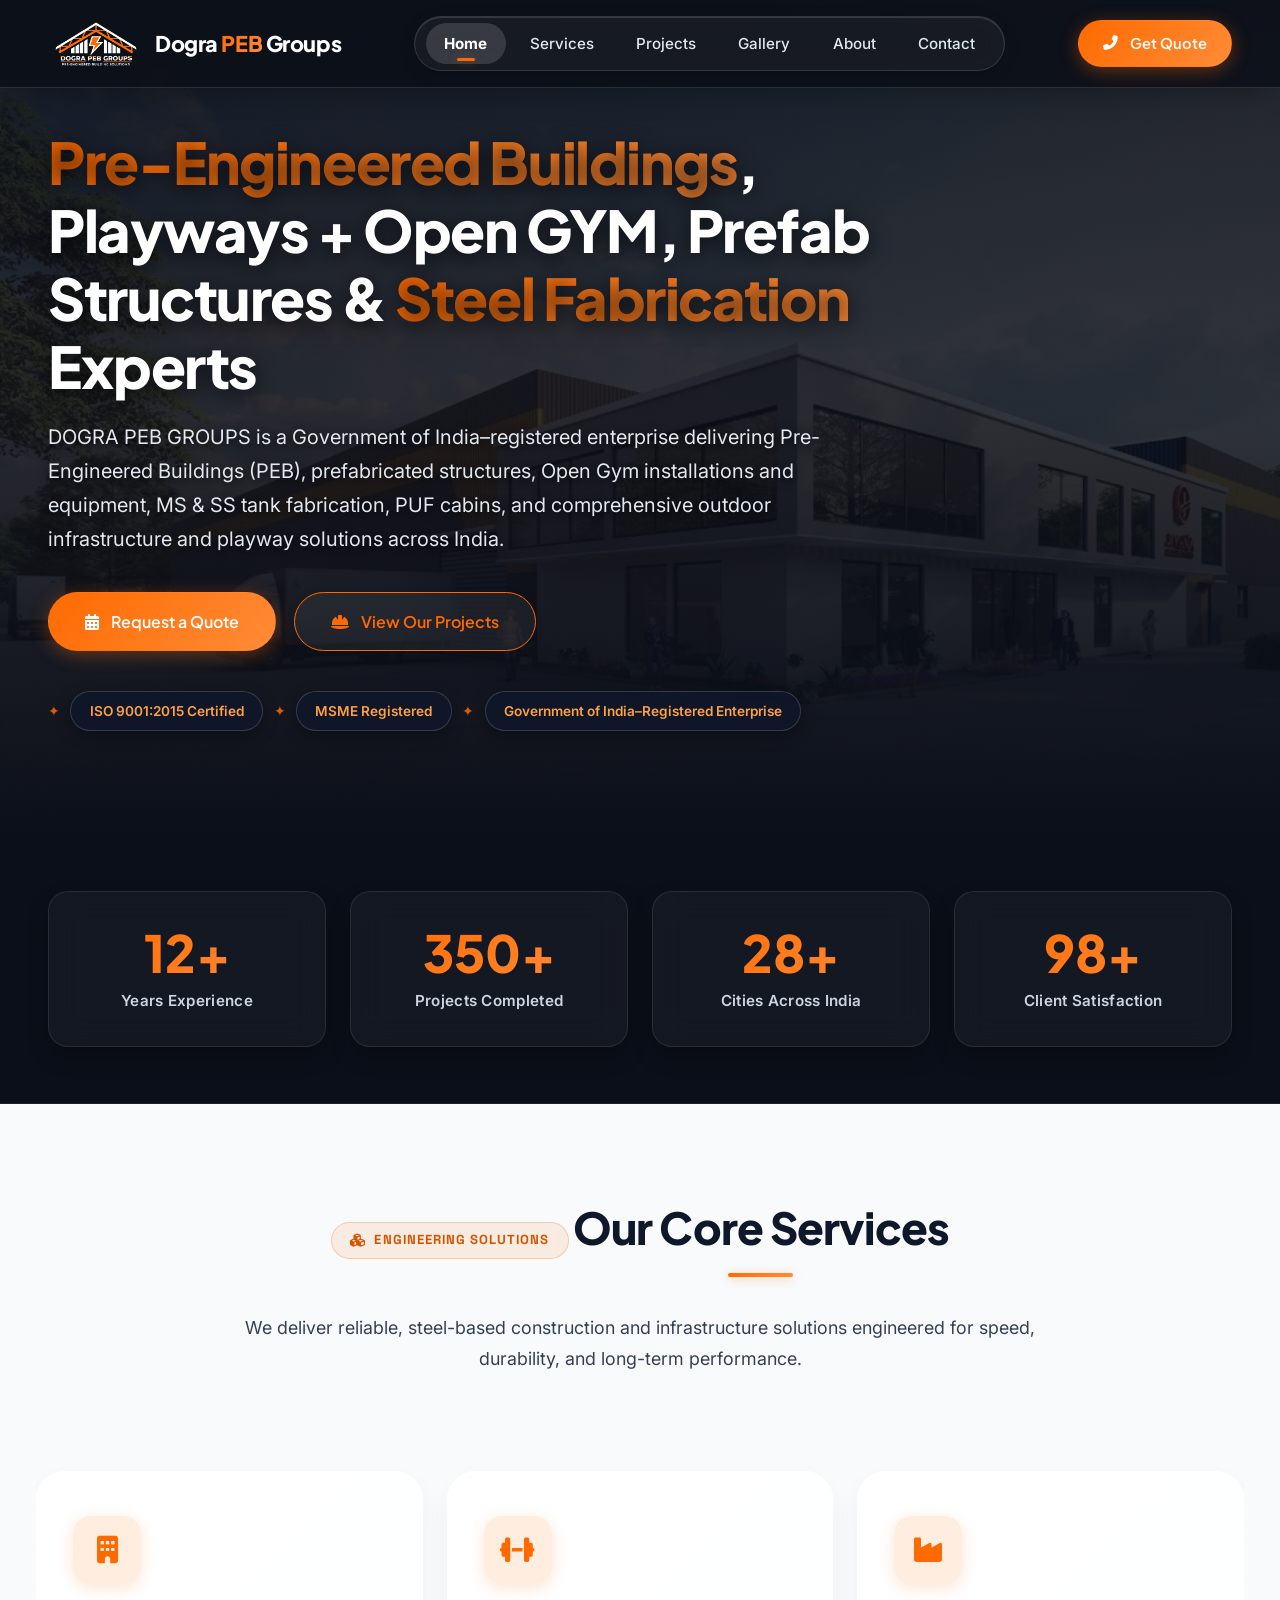
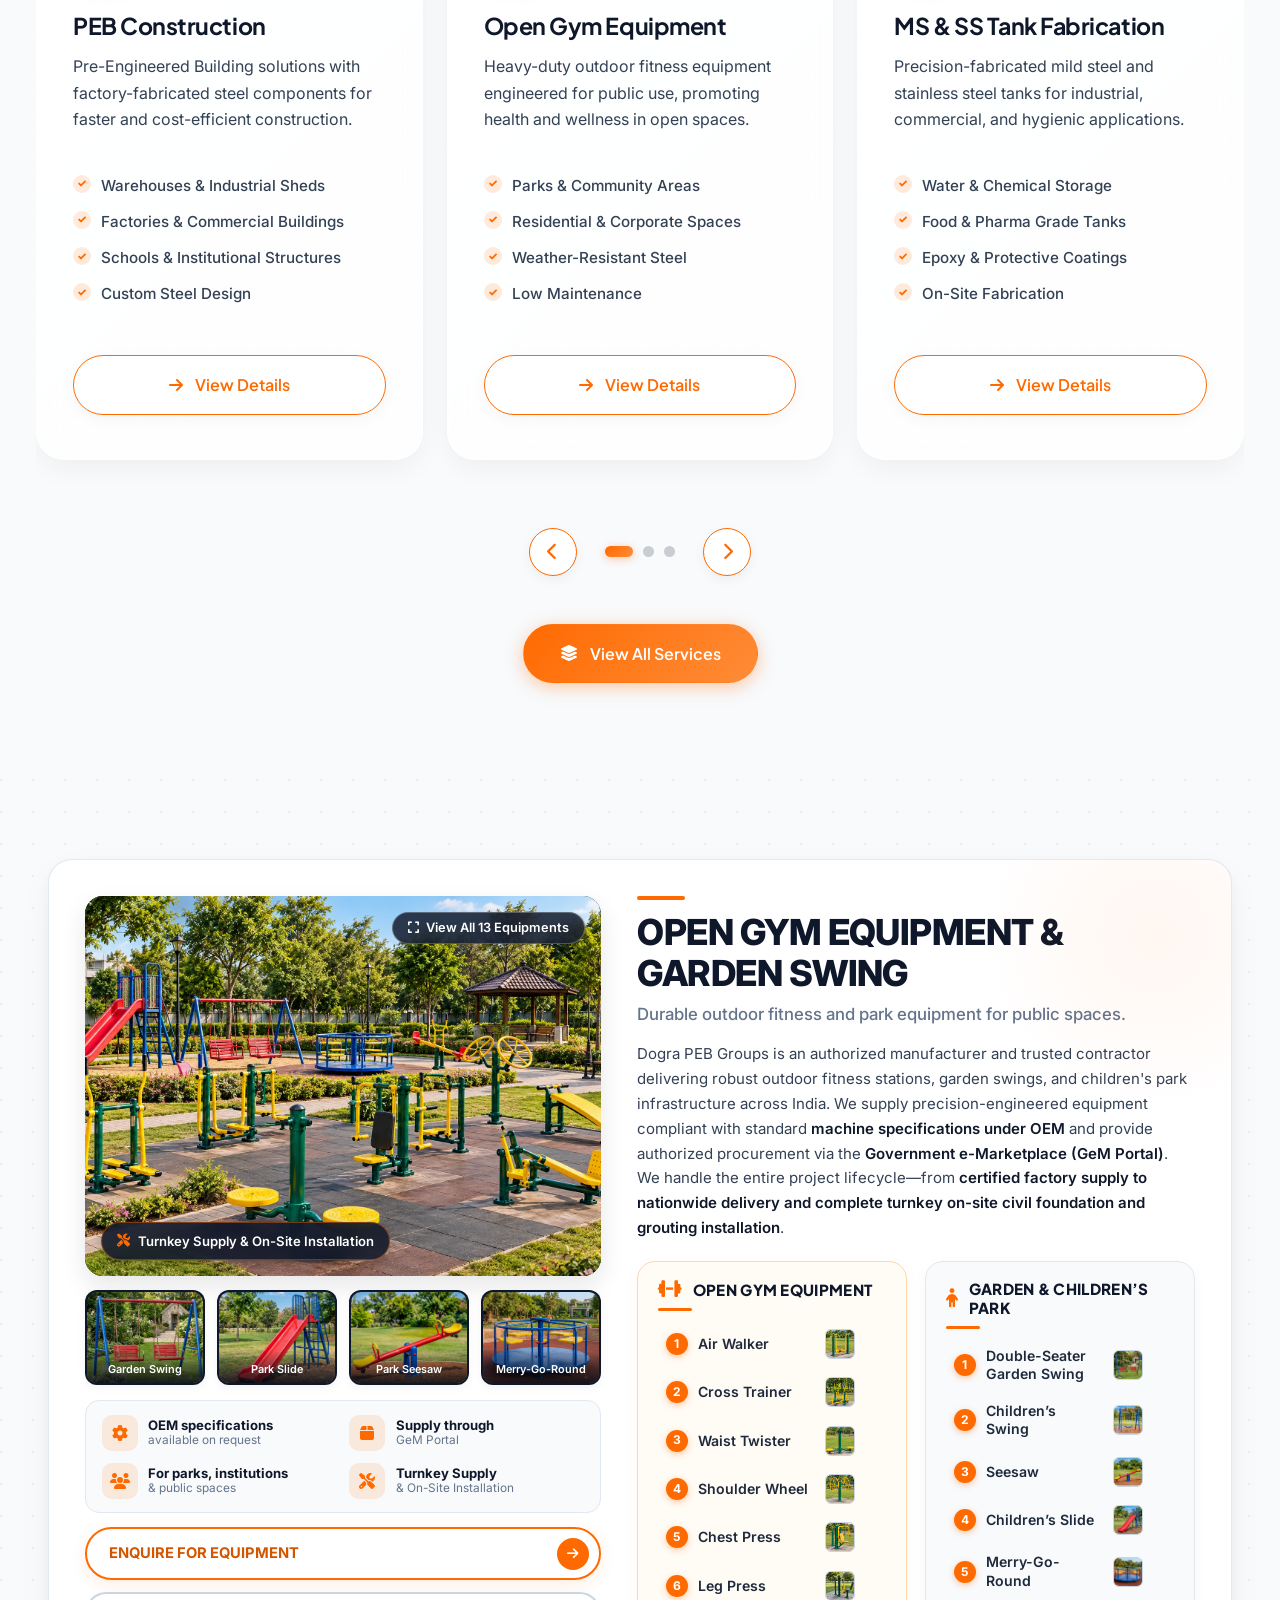
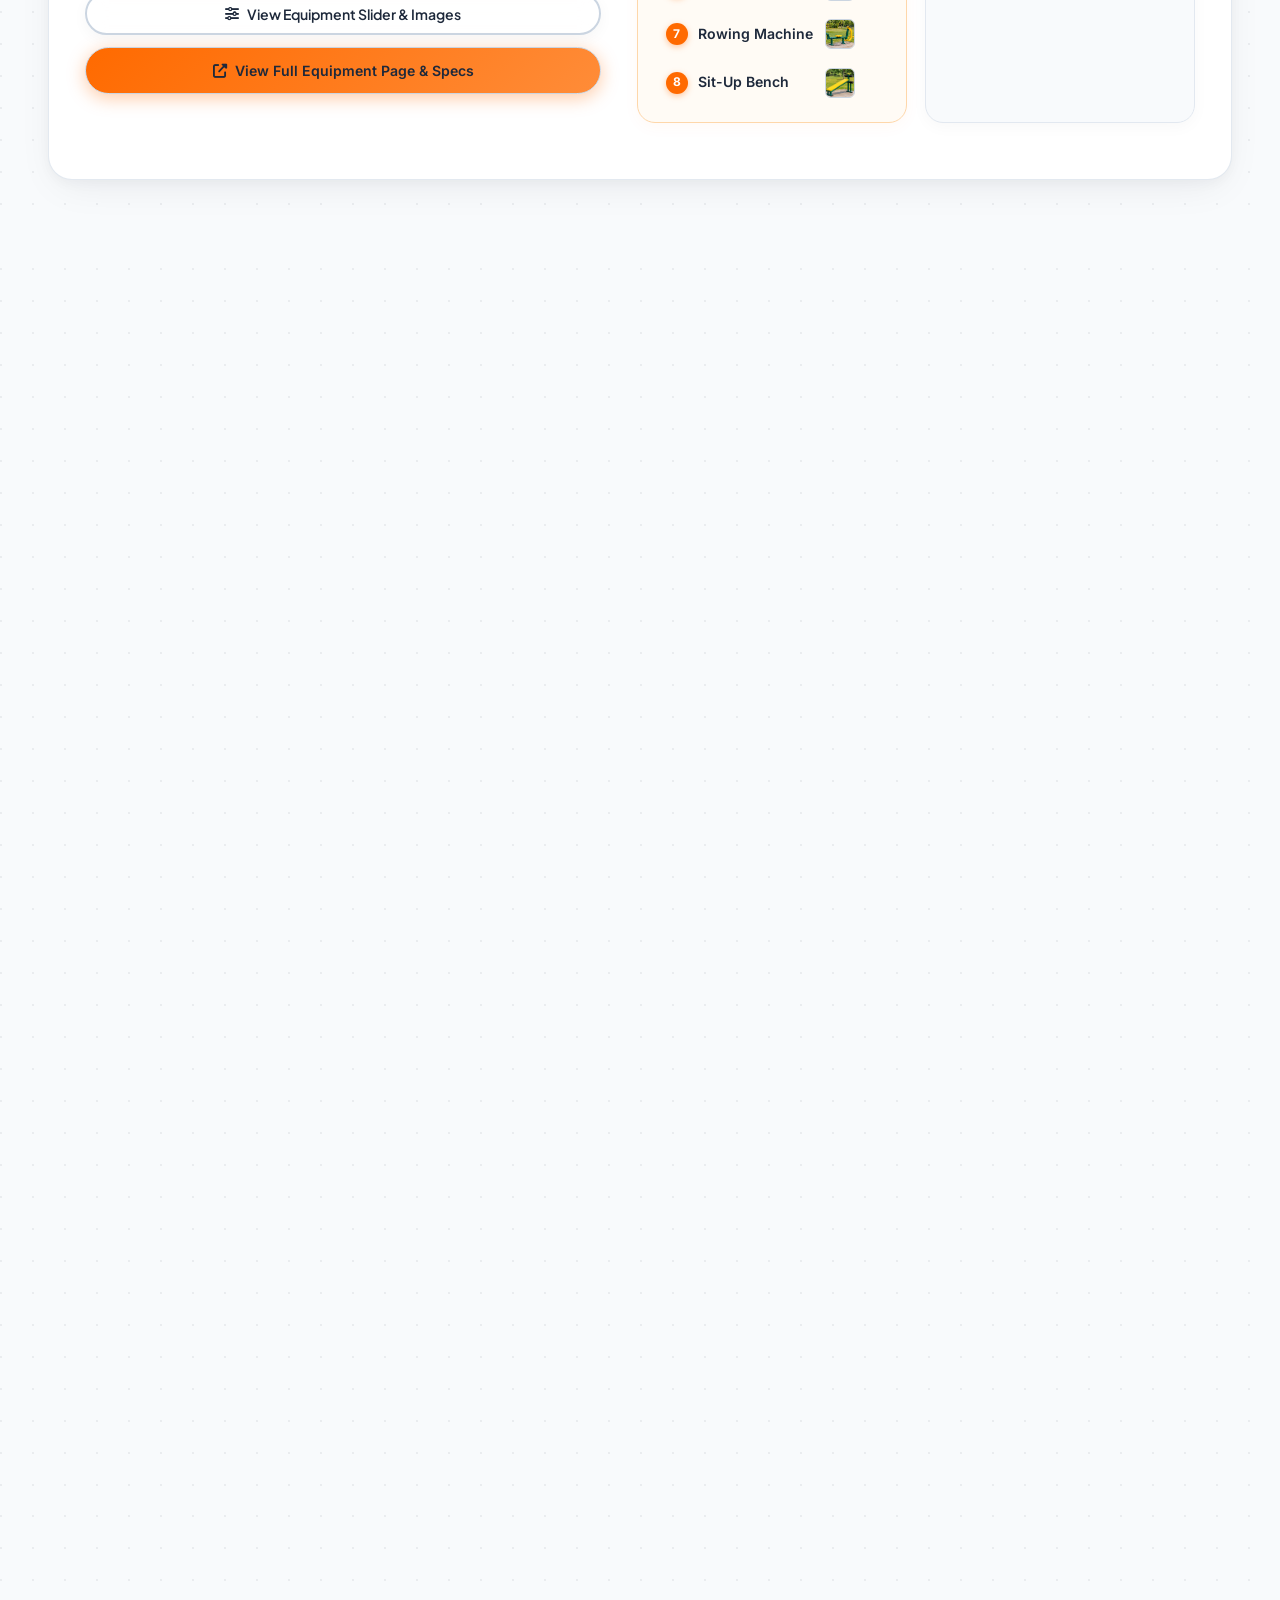
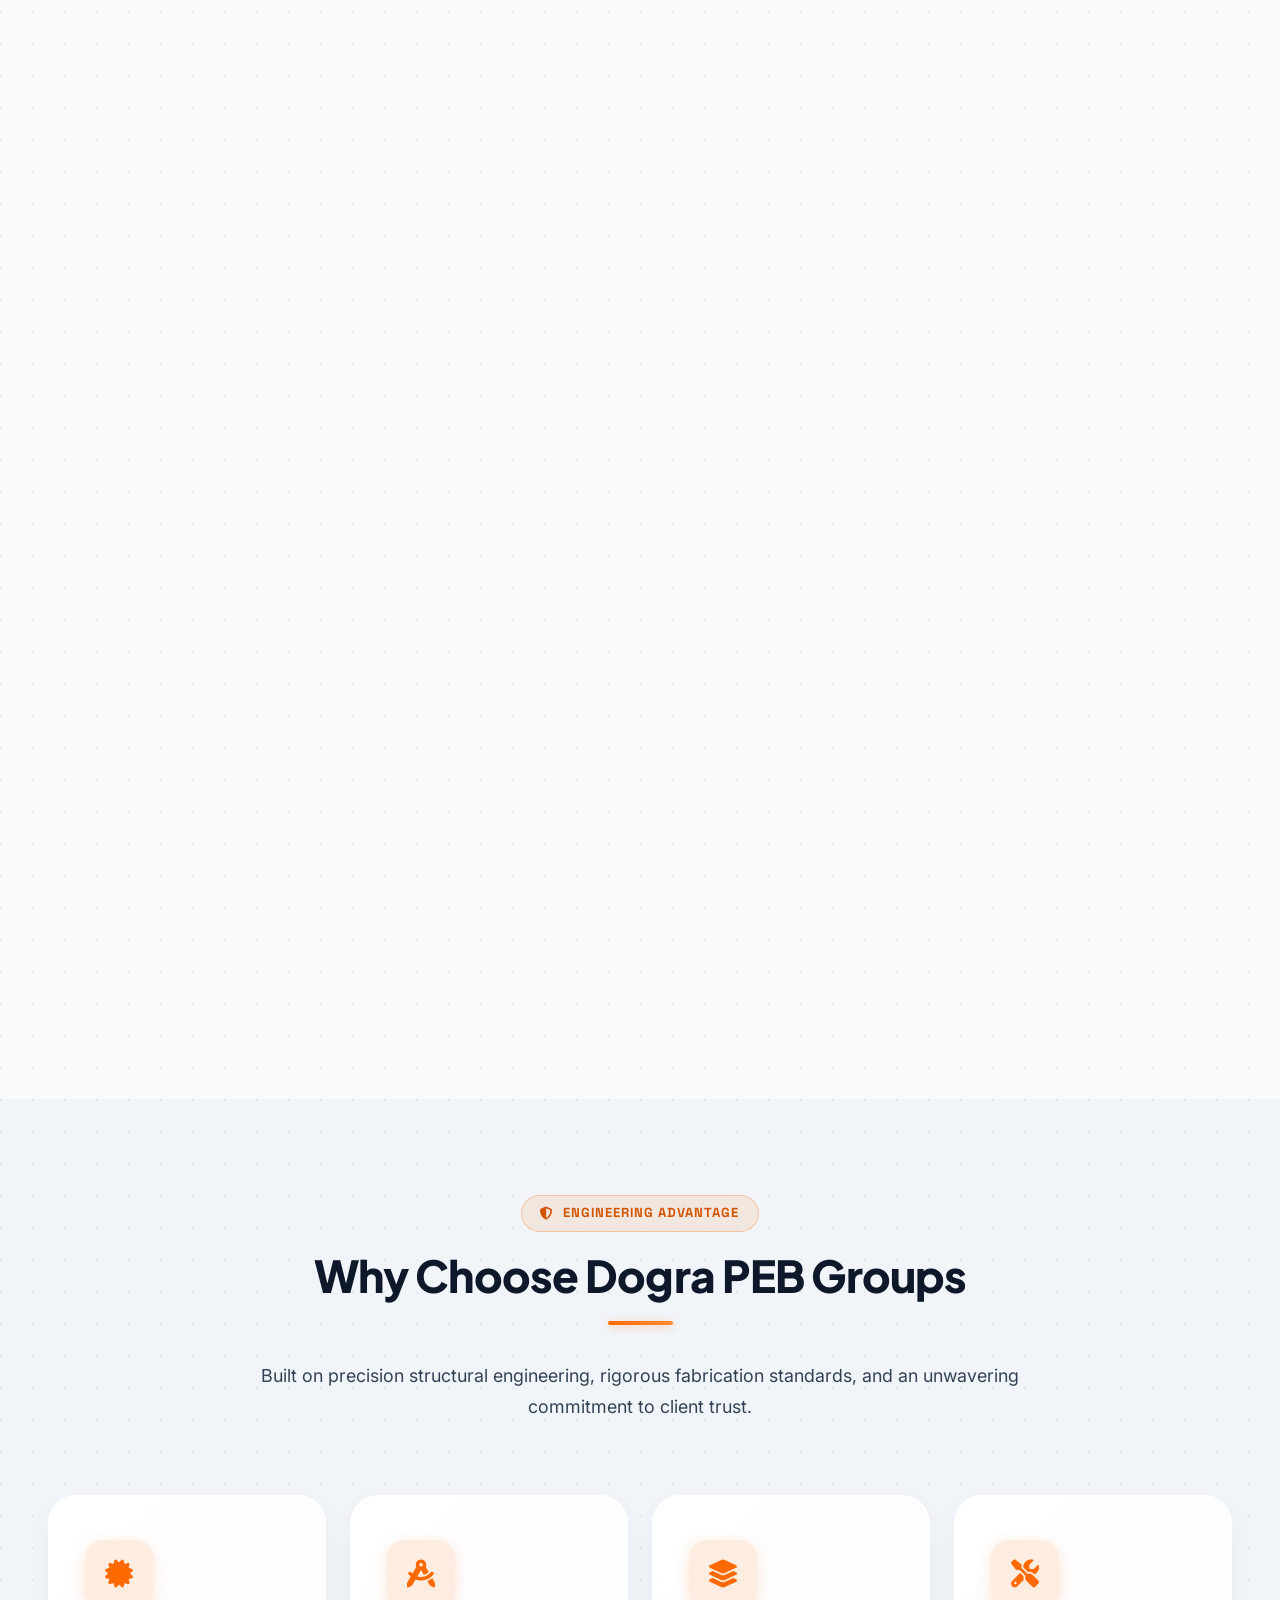
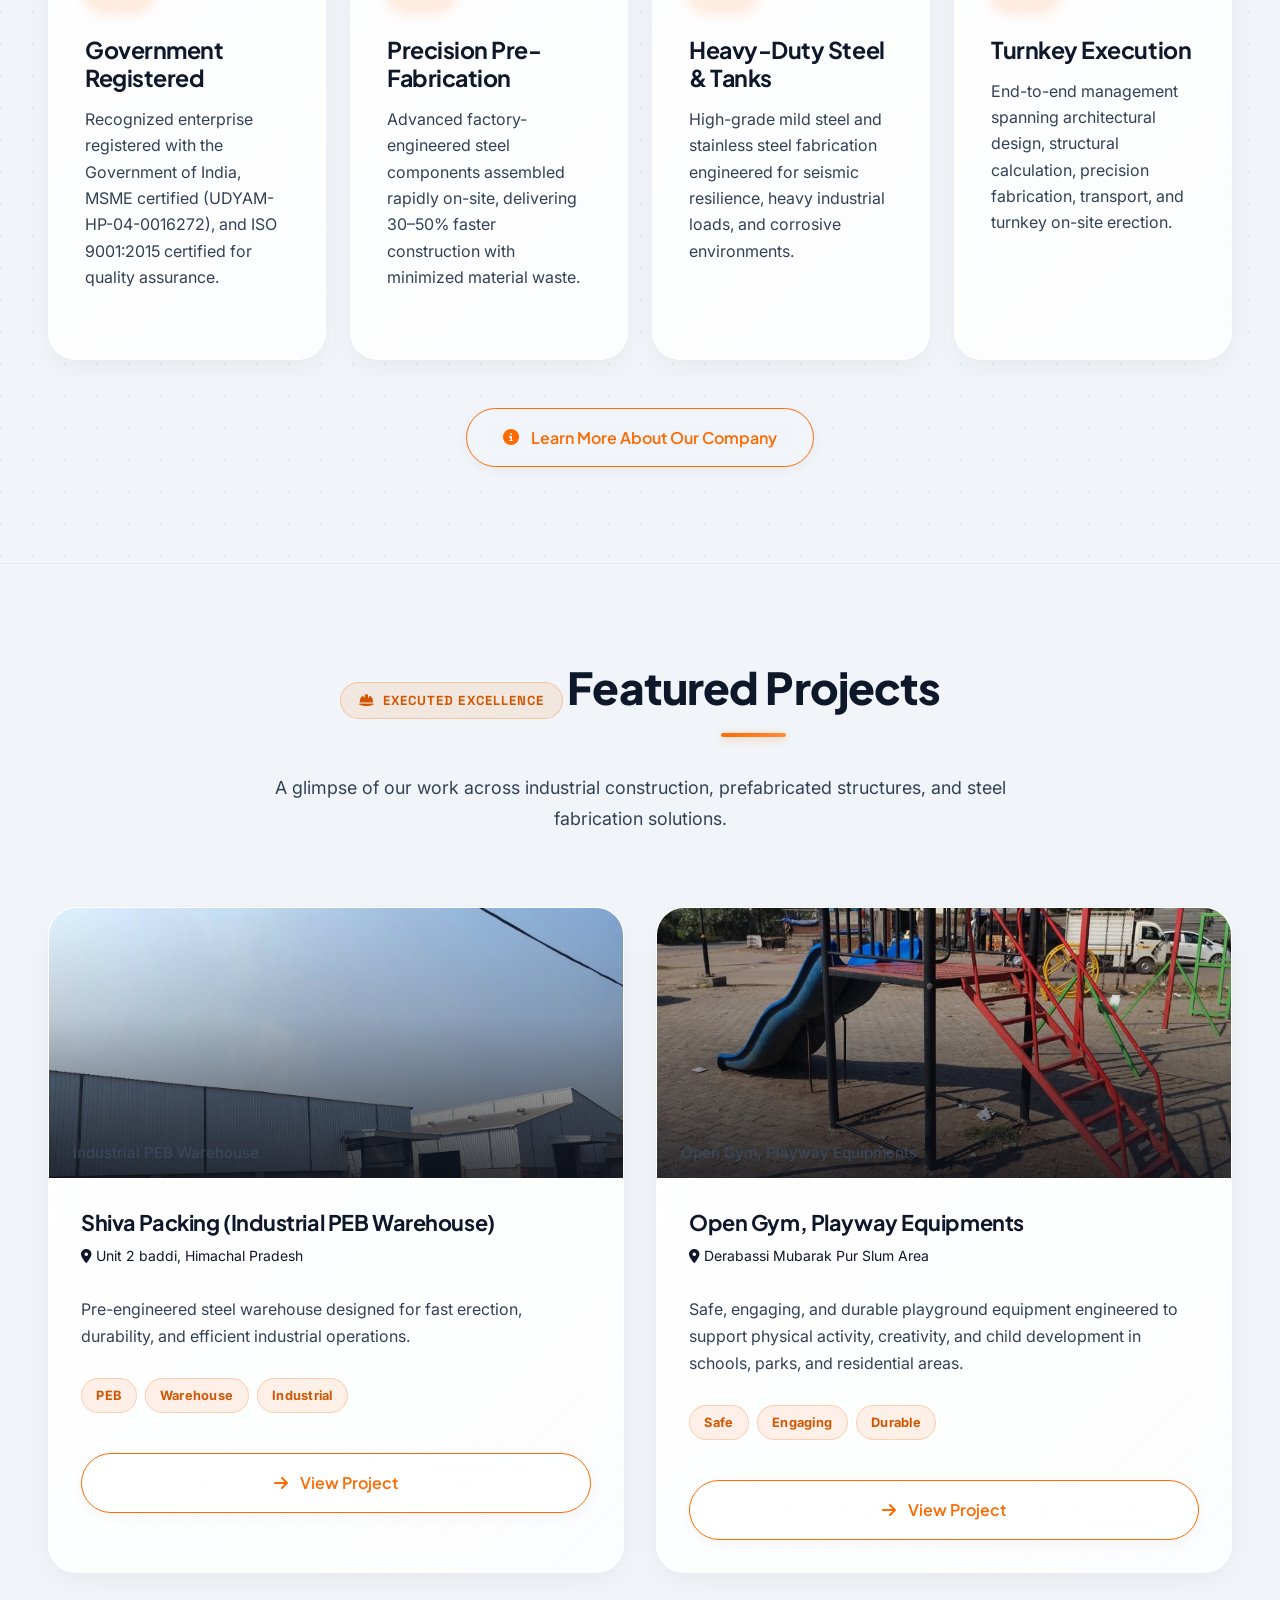
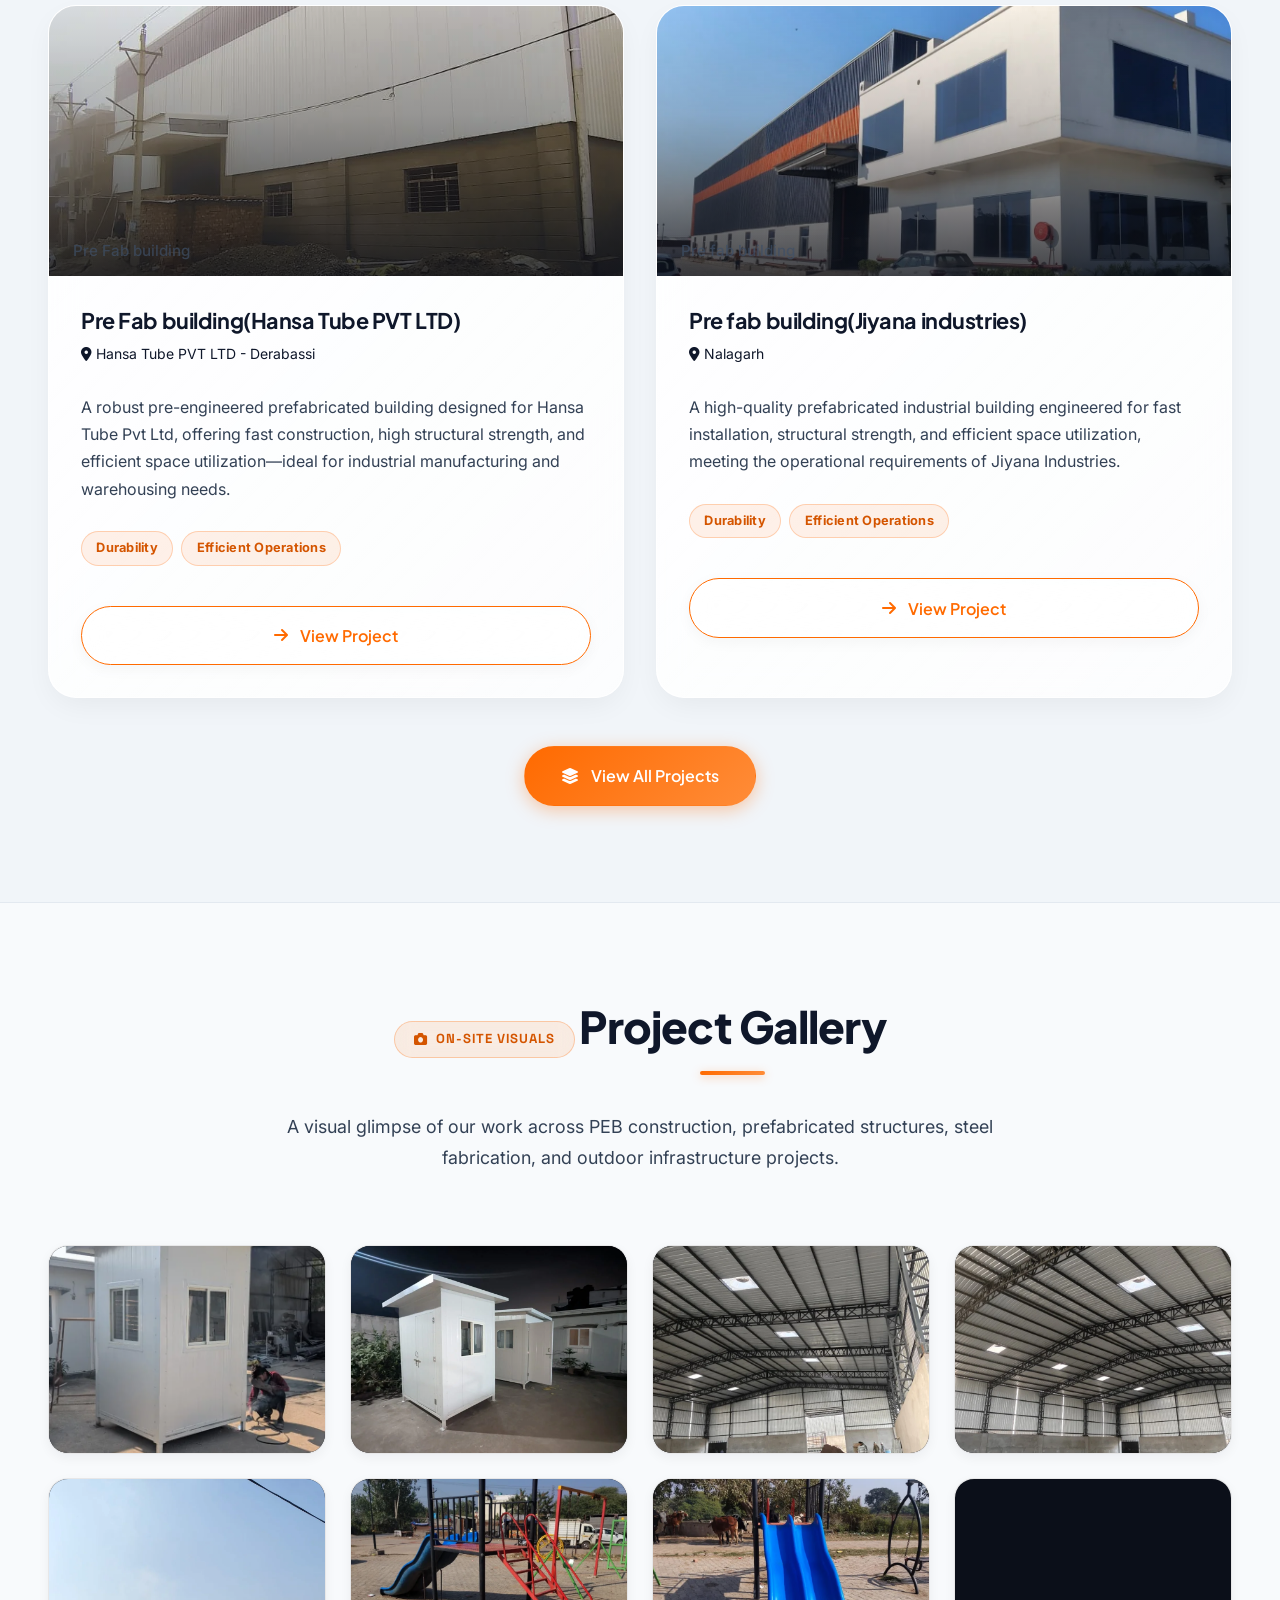
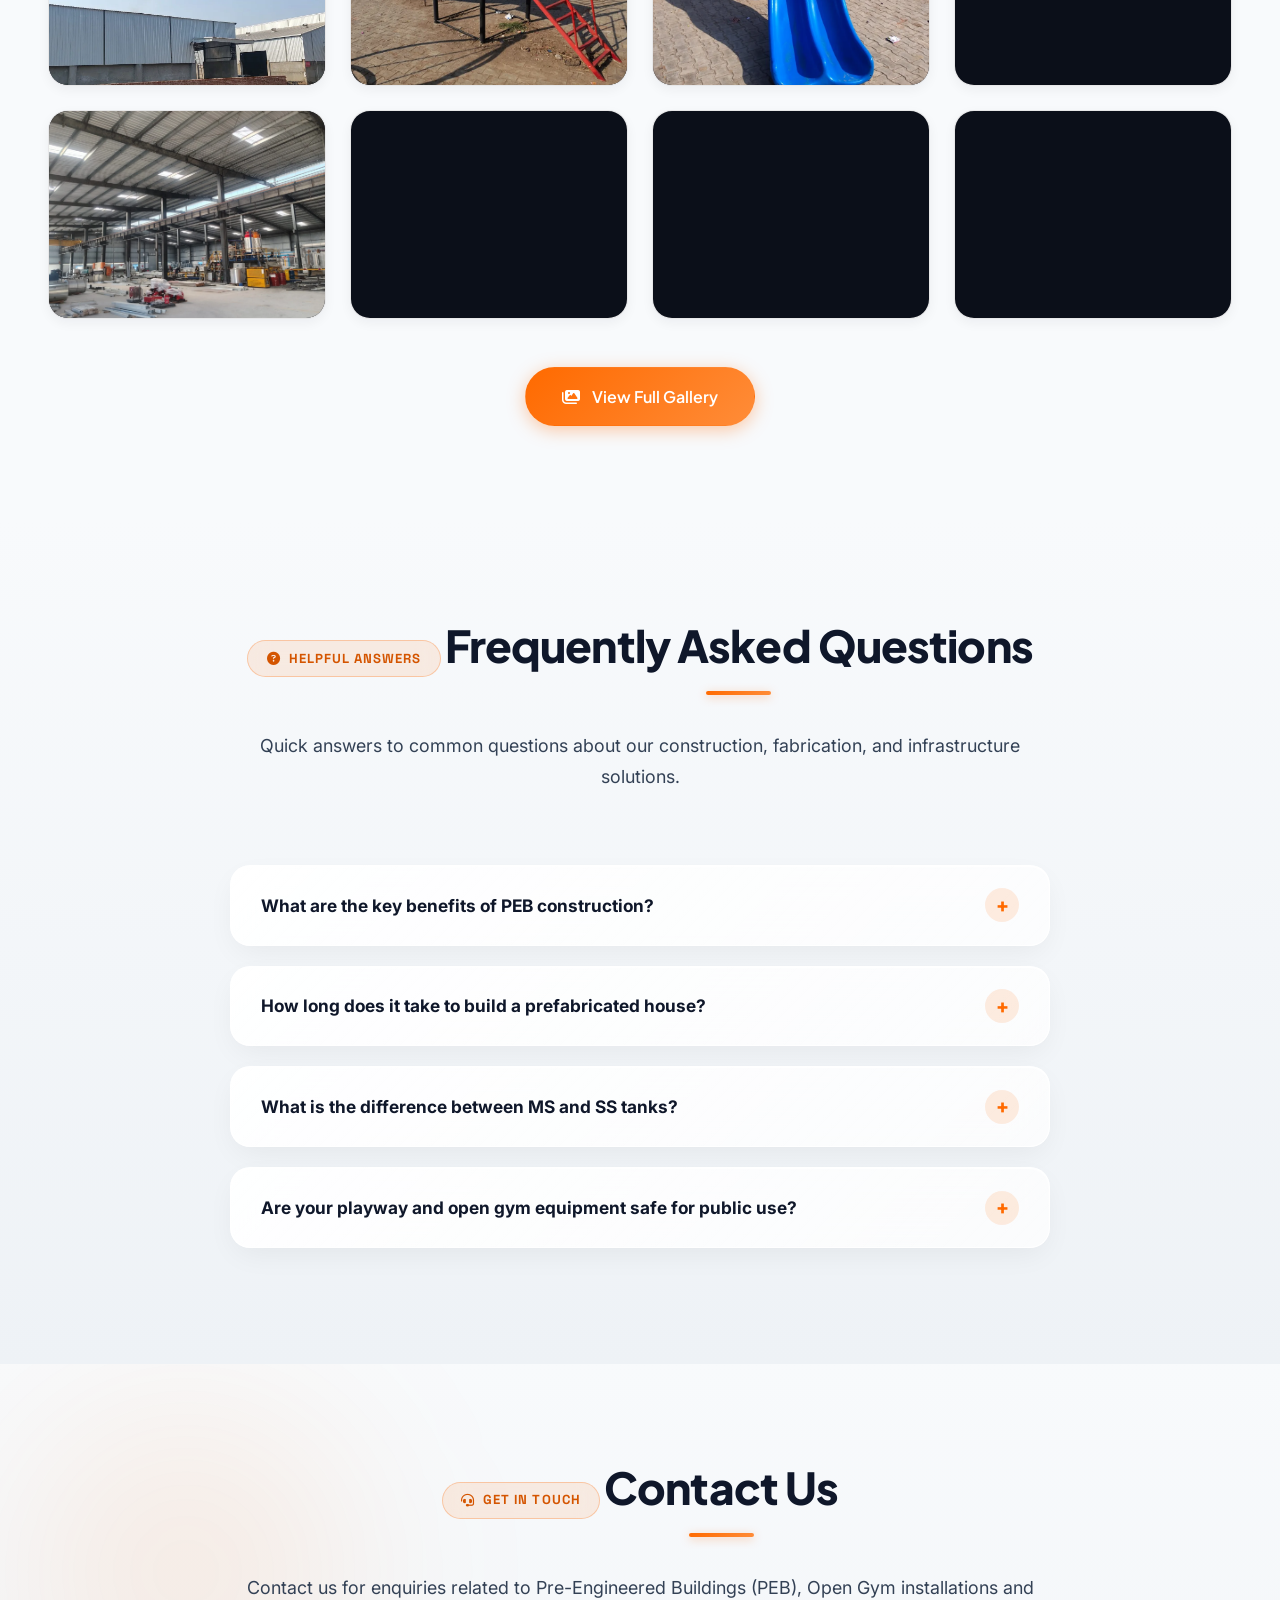
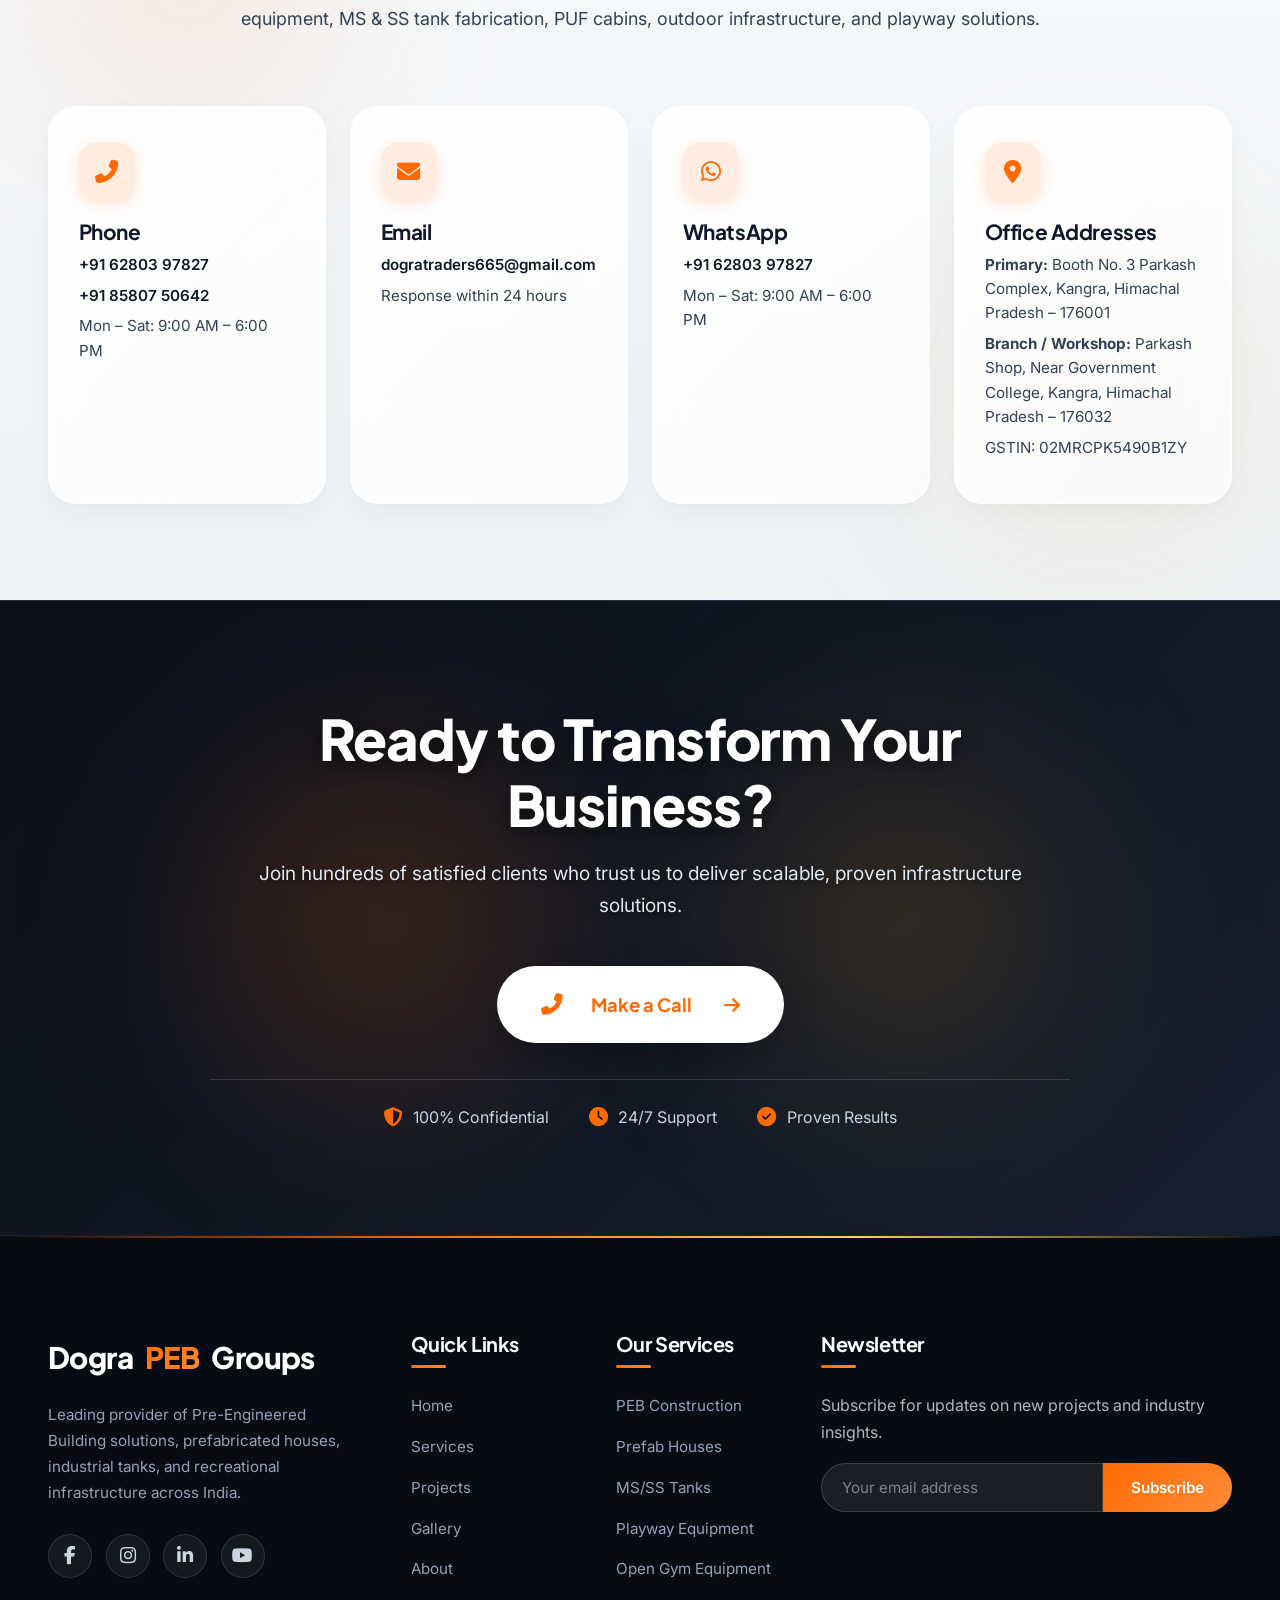
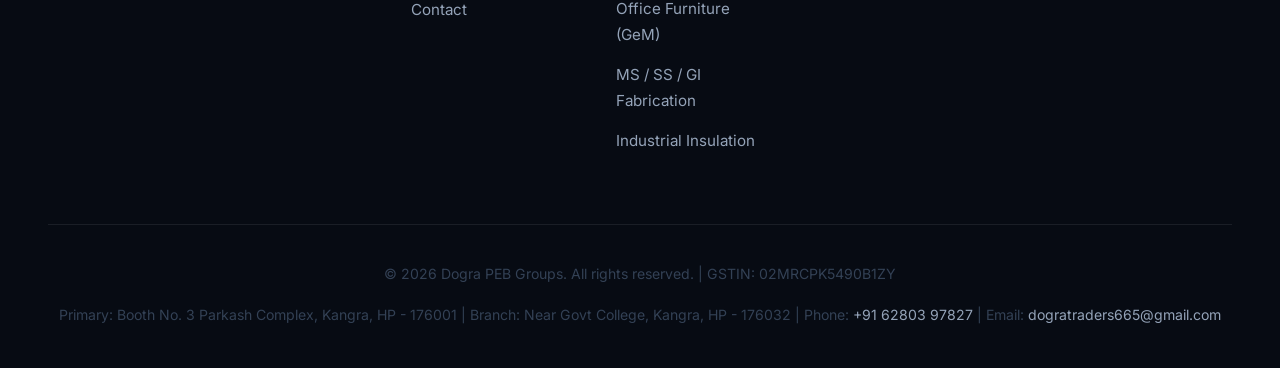
==== commit 94cceb0f: "add images for fabric & furniture section" ====
--- a/index.html
+++ b/index.html
@@ -666,8 +666,8 @@
                     <!-- Left Column: Visual Showcase Collage -->
                     <div class="furniture-gallery">
                         <div class="furniture-main-image-wrap" id="furnitureGalleryMain">
-                            <img src="assets/imgs/furniture/commomf_IMG1.JPG"
-                                srcset="assets/imgs/furniture/commomf_IMG1.JPG"
+                            <img src="assets/imgs/furniture/main_img.png"
+                                srcset="assets/imgs/furniture/main_img.png"
                                 alt="Office Furniture – GeM Verified Seller &amp; Make in India by Dogra PEB Groups"
                                 class="furniture-main-image" id="furnitureMainPhoto" loading="lazy"
                                 onerror="handleFurnitureImgFallback(this)">
@@ -684,25 +684,25 @@
                         <div class="furniture-thumb-grid">
                             <div class="furniture-thumb active" data-cat="wooden" role="button" tabindex="0"
                                 title="Wooden Furniture (24 Items)">
-                                <img src="assets/imgs/furniture/Wooden_img1.jpg" alt="Wooden Office Furniture"
+                                <img src="assets/imgs/furniture/wooden.png" alt="Wooden Office Furniture"
                                     loading="lazy">
                                 <span class="thumb-label">Wooden</span>
                             </div>
                             <div class="furniture-thumb" data-cat="metal" role="button" tabindex="0"
                                 title="Metal Furniture (20 Items)">
-                                <img src="assets/imgs/furniture/Metal_img1.jpg" alt="Metal Office Furniture"
+                                <img src="assets/imgs/furniture/metal_steel.png" alt="Metal Office Furniture"
                                     loading="lazy">
                                 <span class="thumb-label">Metal</span>
                             </div>
                             <div class="furniture-thumb" data-cat="ss" role="button" tabindex="0"
                                 title="Stainless Steel Furniture (20 Items)">
-                                <img src="assets/imgs/furniture/SS_img1.jpg" alt="Stainless Steel (SS) Furniture"
+                                <img src="assets/imgs/furniture/metal_steel.png" alt="Stainless Steel (SS) Furniture"
                                     loading="lazy">
                                 <span class="thumb-label">SS Furniture</span>
                             </div>
                             <div class="furniture-thumb" data-cat="modular" role="button" tabindex="0"
                                 title="Modular Furniture (24 Items)">
-                                <img src="assets/imgs/furniture/Modular_img1.jpg" alt="Modular Office Furniture"
+                                <img src="assets/imgs/furniture/modular.png" alt="Modular Office Furniture"
                                     loading="lazy">
                                 <span class="thumb-label">Modular</span>
                             </div>
@@ -1390,8 +1390,8 @@
                     <!-- Left Column: Visual Showcase -->
                     <div class="fabrication-gallery">
                         <div class="fabrication-main-image-wrap" id="fabricationGalleryMain">
-                            <img src="assets/imgs/services/peb-working.png"
-                                srcset="assets/imgs/services/peb-working.png"
+                            <img src="assets/imgs/fabric/main_img.png"
+                                srcset="assets/imgs/fabric/main_img.png"
                                 alt="MS / SS / GI Fabricated Products by Dogra PEB Groups"
                                 class="fabrication-main-image" id="fabricationMainPhoto" loading="lazy">
                             <div class="furniture-image-badge">
@@ -1406,23 +1406,23 @@
                         <!-- 3 Category Banner Thumbnails (MS, SS, GI & Sanitation) -->
                         <div class="fabrication-thumb-grid">
                             <div class="fabrication-thumb active" data-cat="ms"
-                                data-img="assets/imgs/services/peb-working.png" role="button" tabindex="0"
+                                data-img="assets/imgs/fabric/ms.png" role="button" tabindex="0"
                                 title="Mild Steel (MS) Fabrication">
-                                <img src="assets/imgs/services/peb-working.png" alt="Mild Steel (MS) Fabrication"
+                                <img src="assets/imgs/fabric/ms.png" alt="Mild Steel (MS) Fabrication"
                                     loading="lazy">
                                 <span class="thumb-label">MS Fabrication</span>
                             </div>
                             <div class="fabrication-thumb" data-cat="ss"
-                                data-img="assets/imgs/services/tank-working.png" role="button" tabindex="0"
+                                data-img="assets/imgs/fabric/ss.png" role="button" tabindex="0"
                                 title="Stainless Steel (SS) Fabrication">
-                                <img src="assets/imgs/services/tank-working.png" alt="Stainless Steel (SS) Fabrication"
+                                <img src="assets/imgs/fabric/ss.png" alt="Stainless Steel (SS) Fabrication"
                                     loading="lazy">
                                 <span class="thumb-label">SS Fabrication</span>
                             </div>
                             <div class="fabrication-thumb" data-cat="gi"
-                                data-img="assets/imgs/services/prefabricated-working.png" role="button" tabindex="0"
+                                data-img="assets/imgs/fabric/gi.png" role="button" tabindex="0"
                                 title="GI Poles &amp; Modular Sanitation">
-                                <img src="assets/imgs/services/prefabricated-working.png"
+                                <img src="assets/imgs/fabric/gi.png"
                                     alt="GI Poles &amp; Modular Sanitation" loading="lazy">
                                 <span class="thumb-label">GI &amp; Sanitation</span>
                             </div>
@@ -2775,7 +2775,7 @@
                     <!-- Image Showcase Side -->
                     <div class="eq-slide-visual">
                         <div class="eq-photo-frame" id="furniturePhotoFrame">
-                            <img src="assets/imgs/furniture/Wooden_img1.jpg" alt="Executive Office Table"
+                            <img src="assets/imgs/furniture/wooden.png" alt="Executive Office Table"
                                 class="eq-slide-img" id="furnitureSlideImg" onerror="handleFurnitureImgFallback(this)">
                             <div class="eq-photo-fallback" id="furniturePhotoFallback" style="display: none;">
                                 <div class="fallback-icon-wrap">
